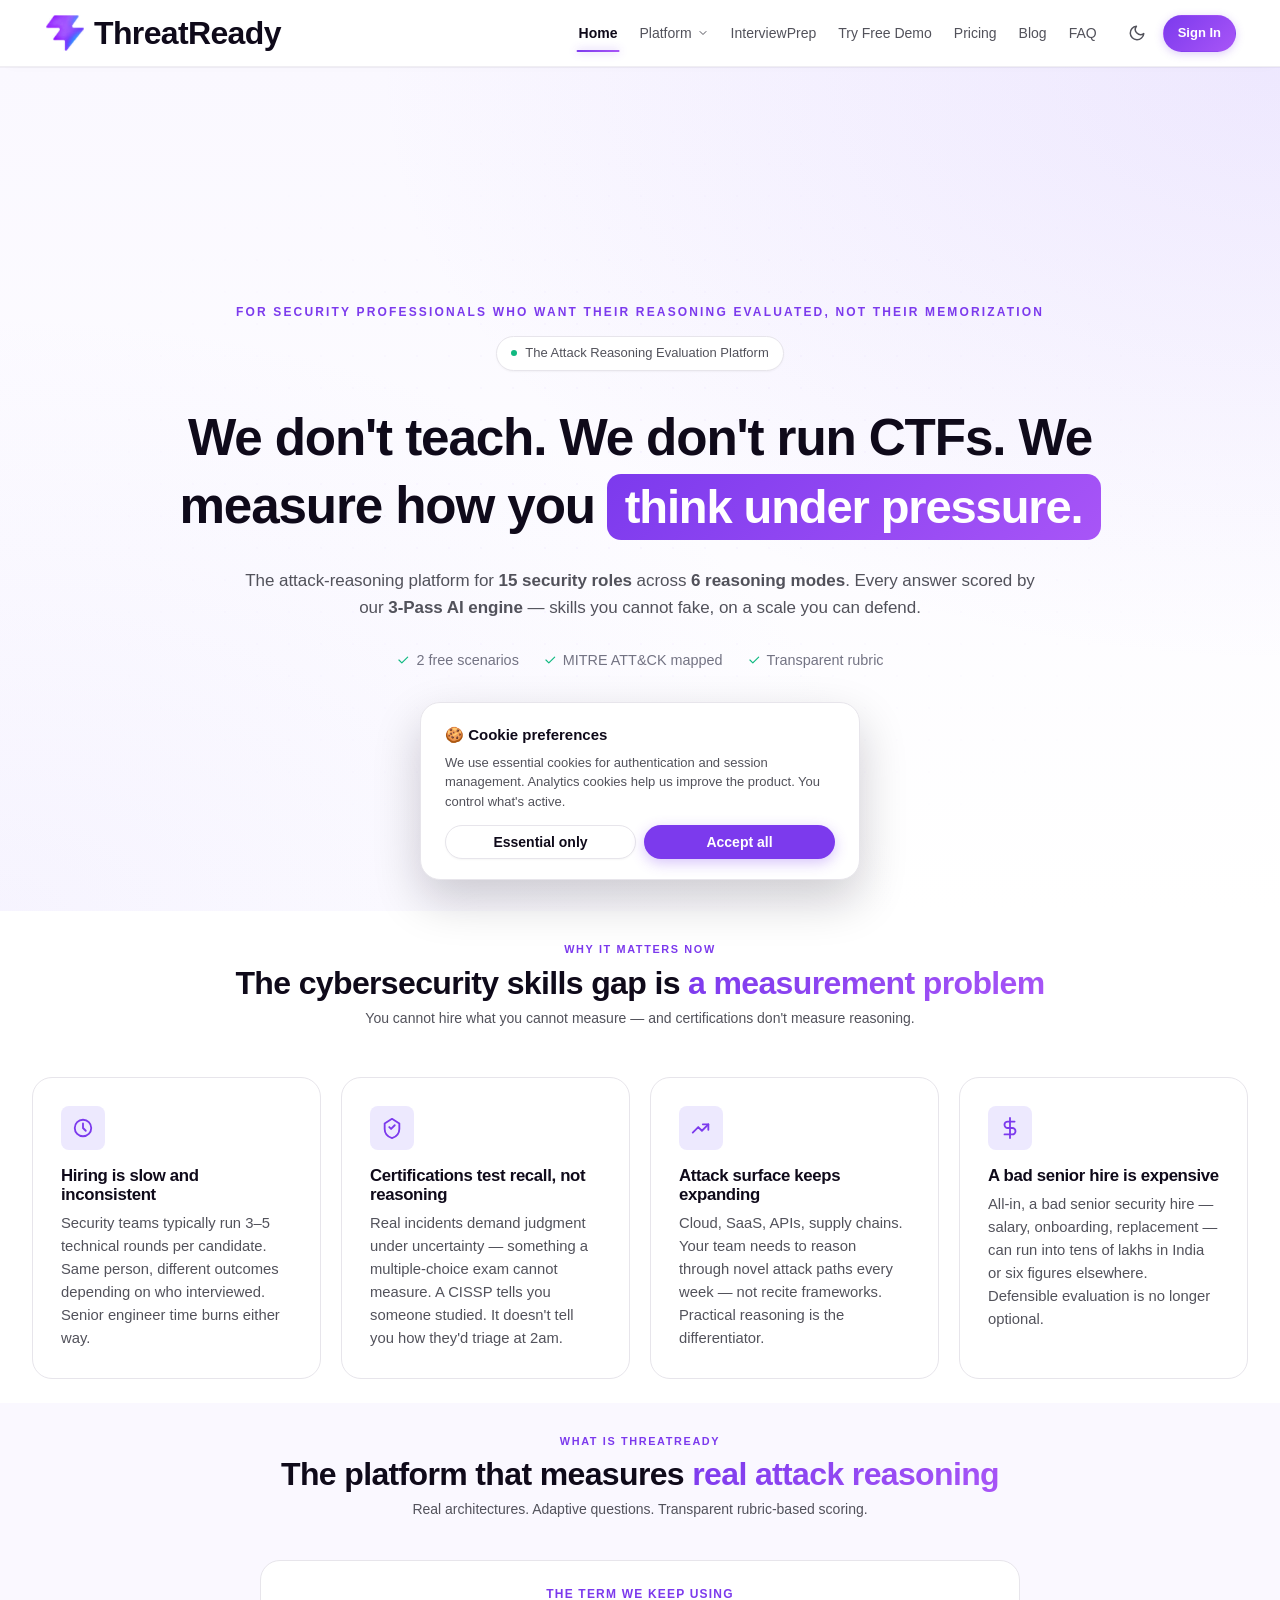
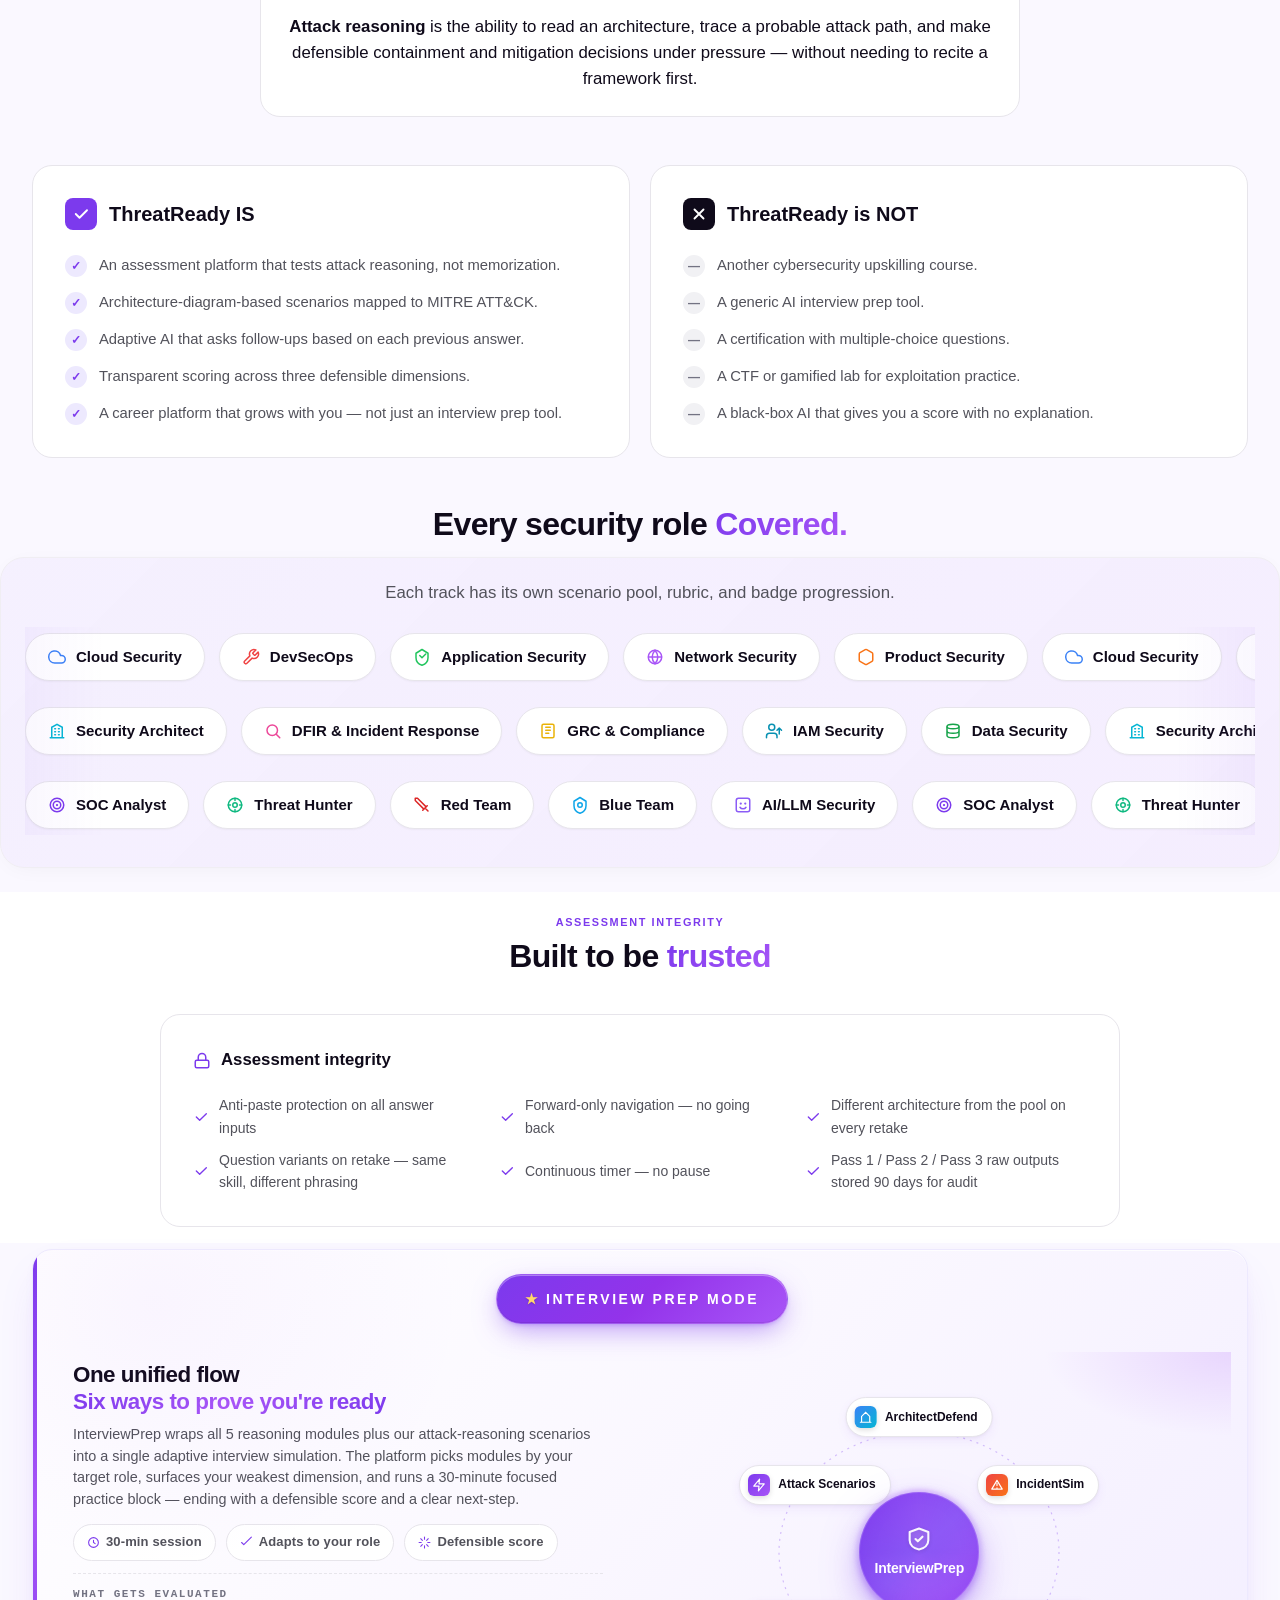
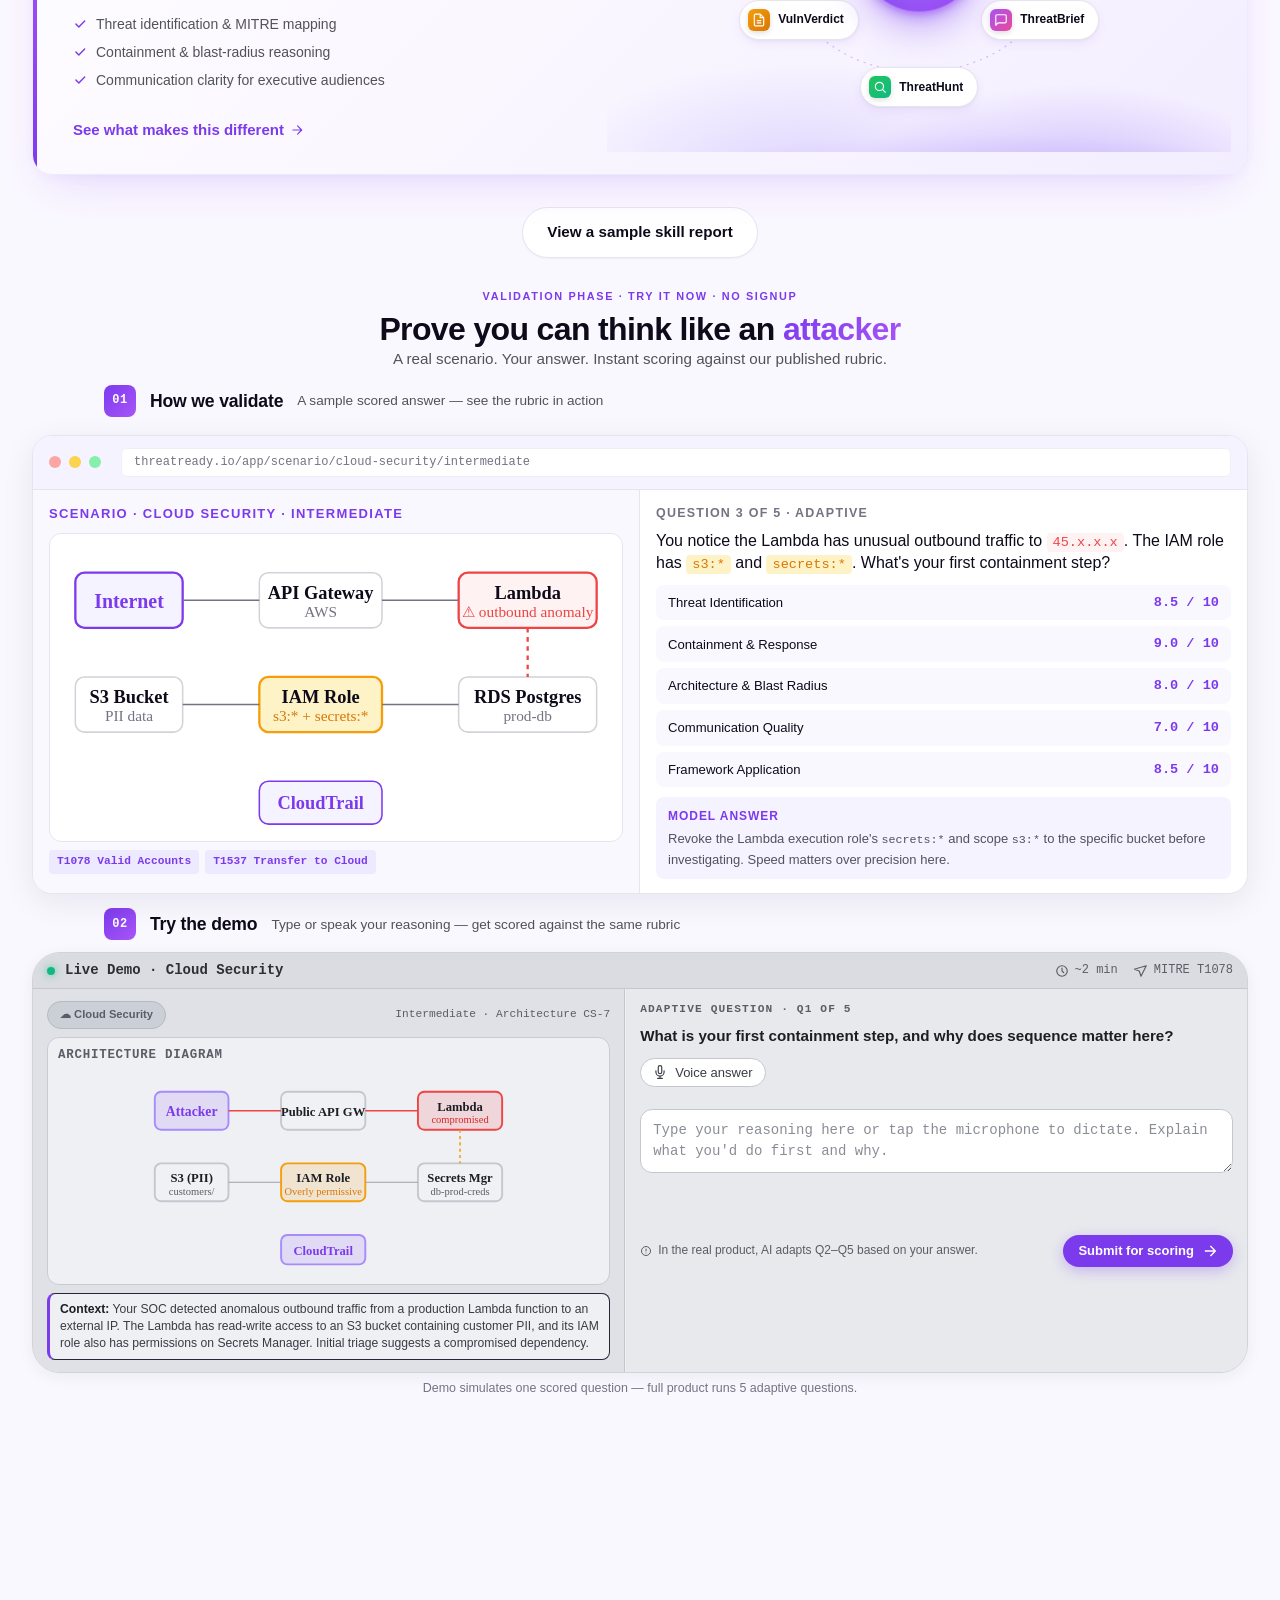
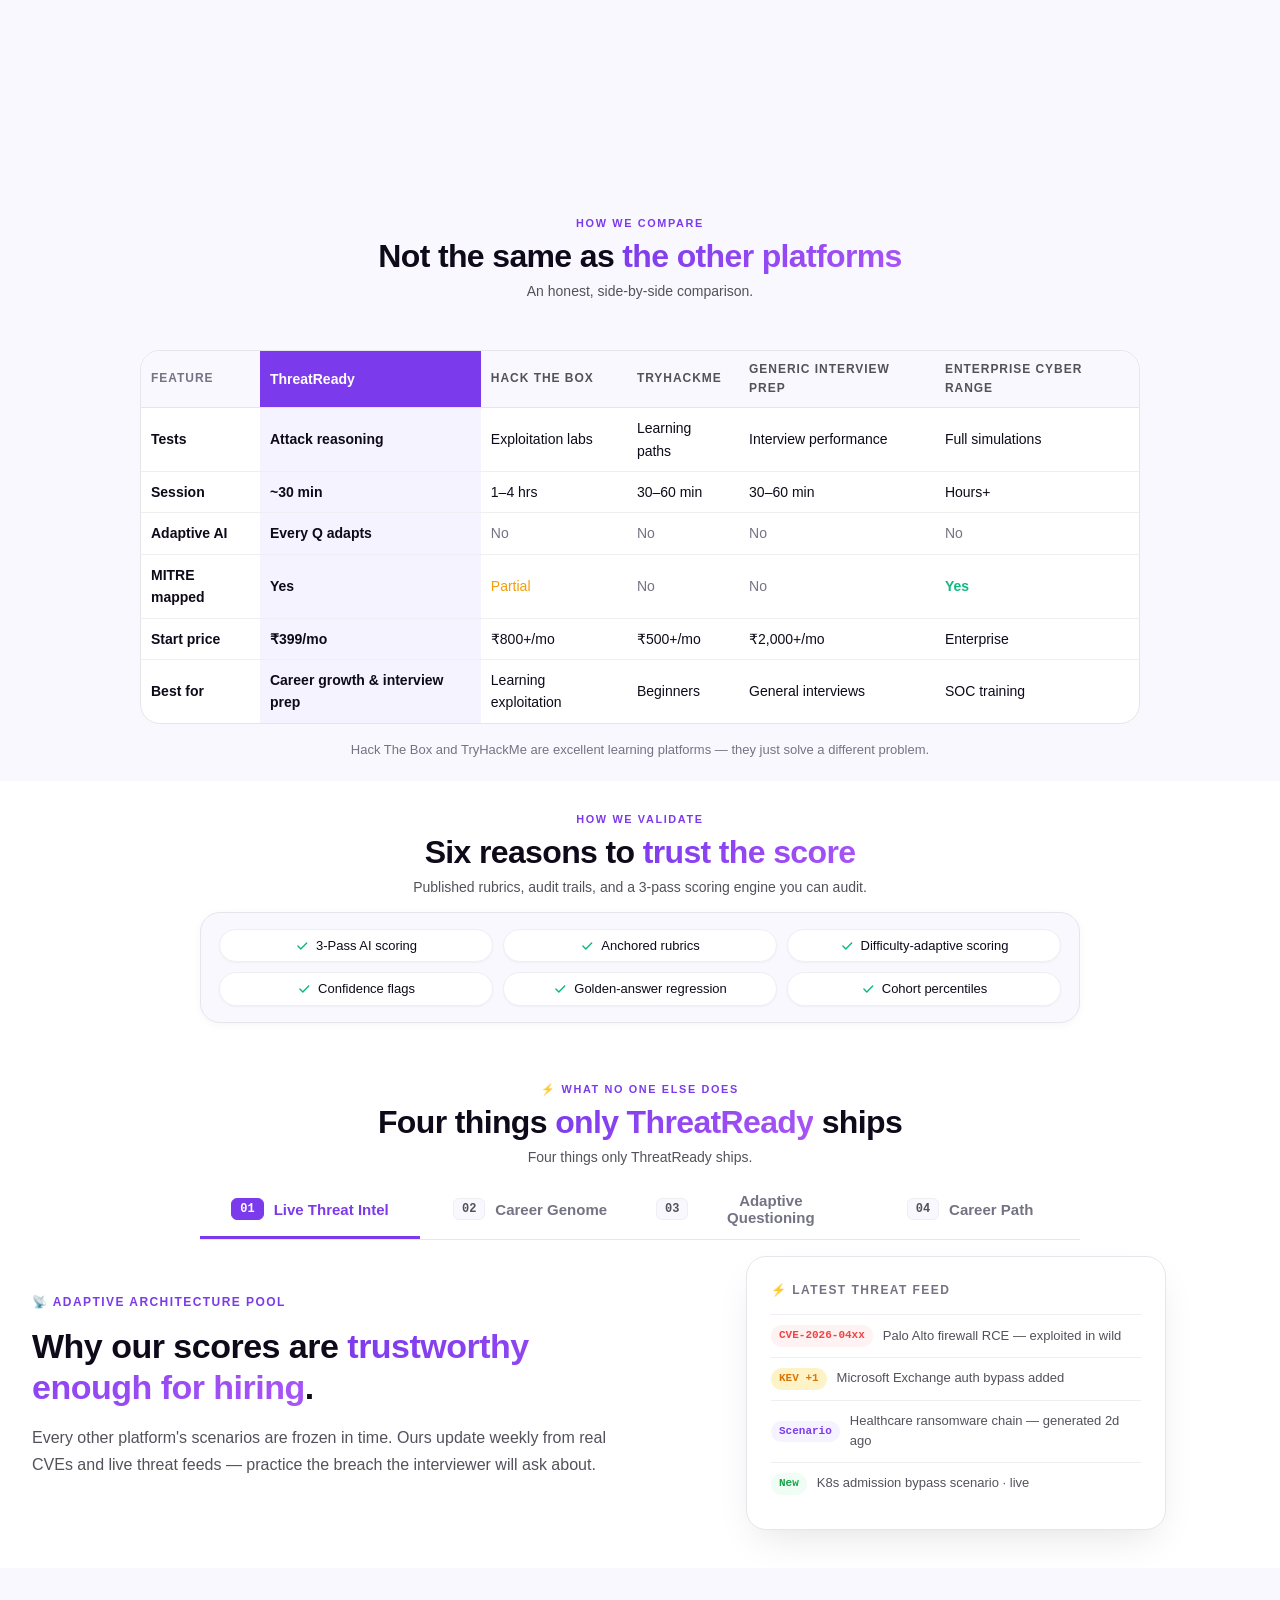
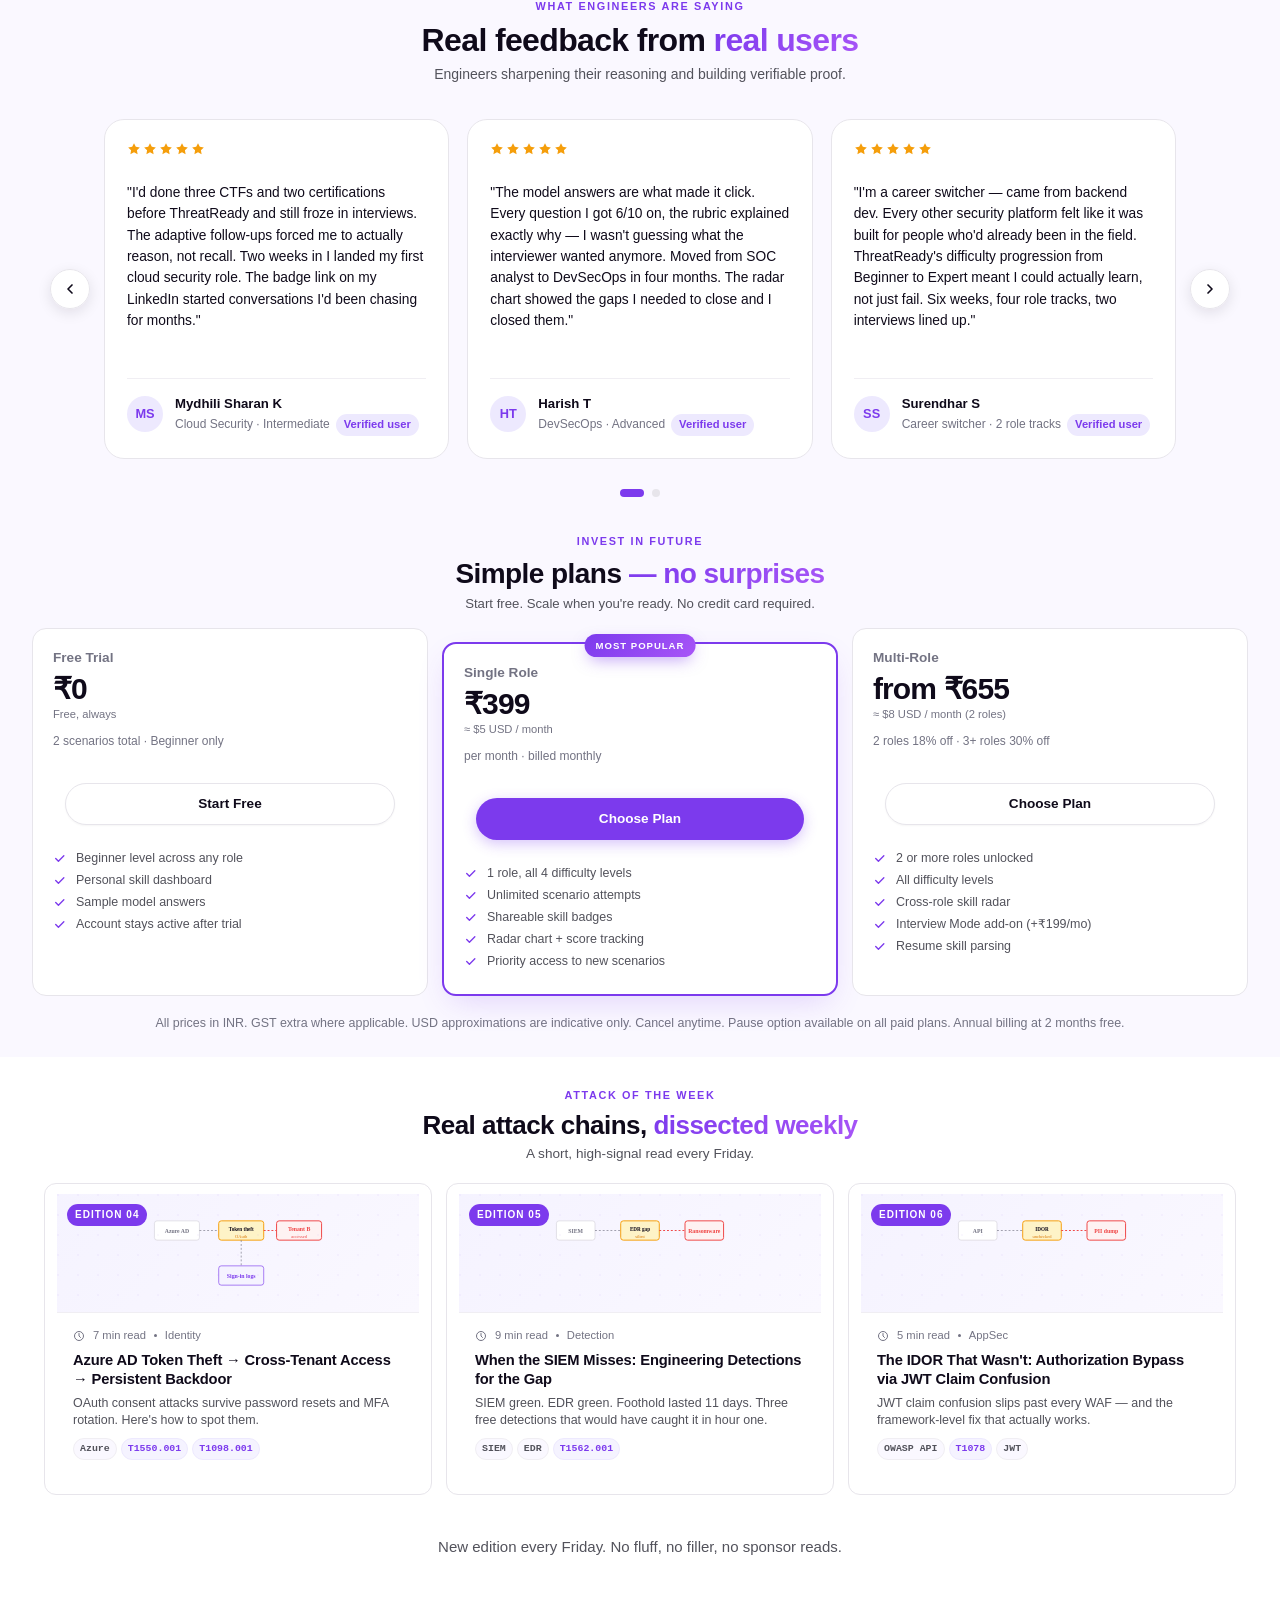
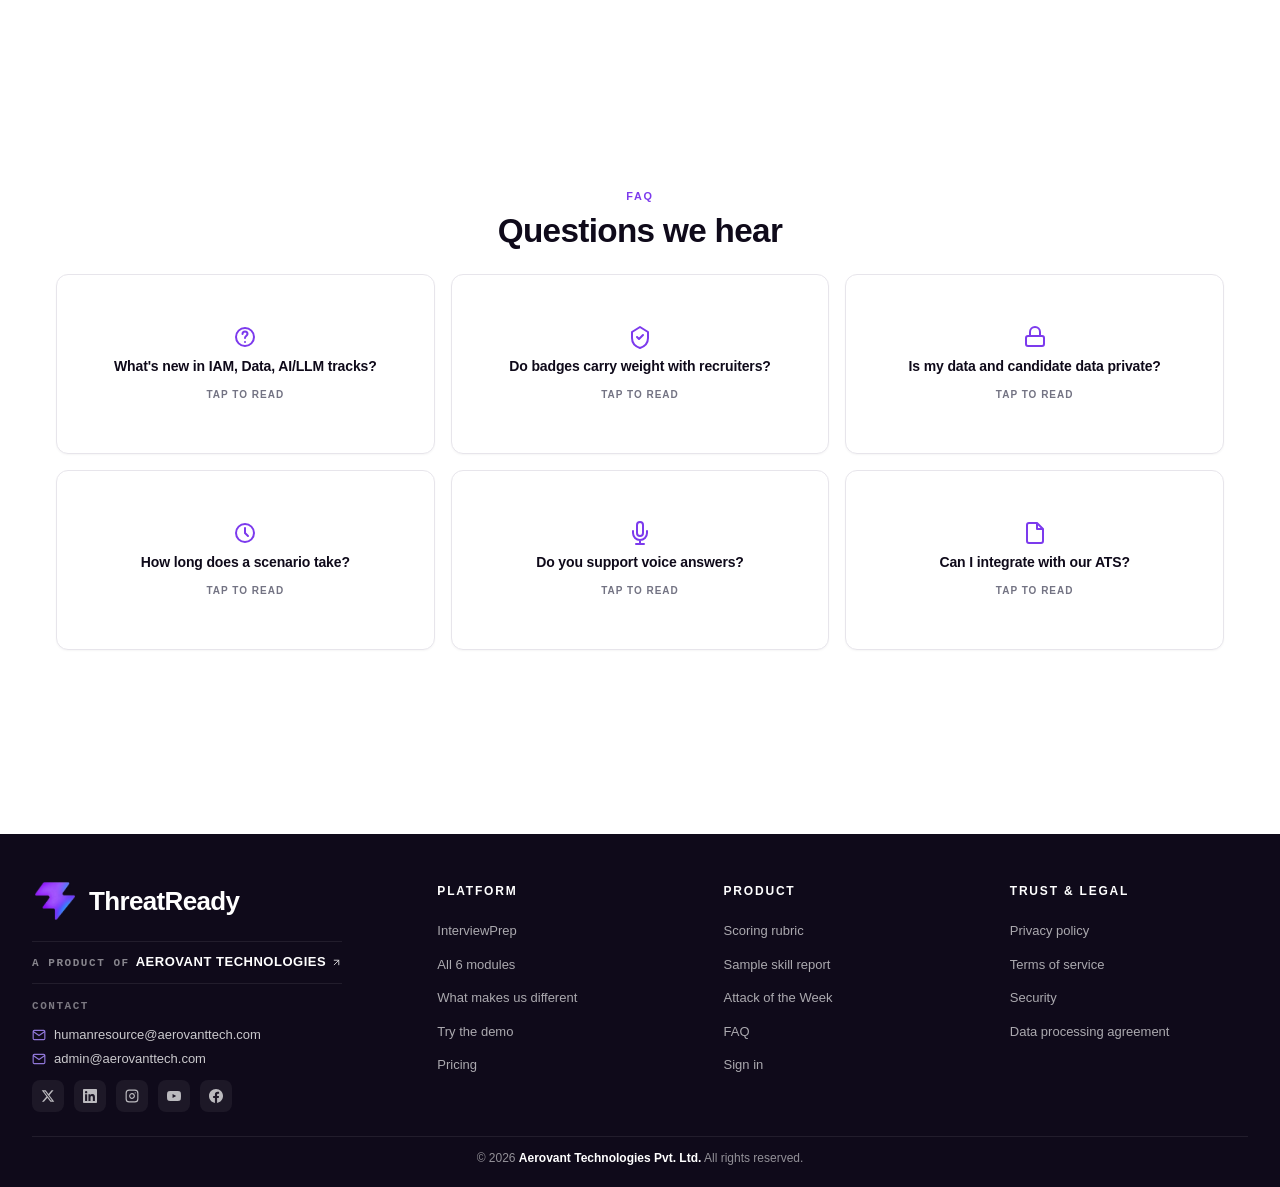
==== index.html @ f2b25656 "Debug: log Web Speech API events to status bar" ====
<!DOCTYPE html>
<html lang="en">
<head>
<meta charset="UTF-8">
<meta http-equiv="Content-Security-Policy" content="default-src 'self'; script-src 'self' 'unsafe-inline' https://cdnjs.cloudflare.com https://www.googletagmanager.com https://www.google-analytics.com; style-src 'self' 'unsafe-inline' https://fonts.googleapis.com; font-src 'self' https://fonts.gstatic.com data:; img-src 'self' data: https:; connect-src 'self' https://formspree.io https://app.threatready.io https://www.google-analytics.com https://threatready-db.onrender.com; frame-ancestors 'none'; base-uri 'self'; form-action 'self' https://formspree.io;">
<meta http-equiv="X-Content-Type-Options" content="nosniff">
<meta http-equiv="X-XSS-Protection" content="1; mode=block">
<meta http-equiv="X-DNS-Prefetch-Control" content="off">
<meta name="referrer" content="strict-origin-when-cross-origin">
<meta http-equiv="Permissions-Policy" content="geolocation=(), camera=(), microphone=(self), payment=(), usb=(), magnetometer=(), gyroscope=(), accelerometer=(), ambient-light-sensor=(), autoplay=(self), encrypted-media=(self), fullscreen=(self), picture-in-picture=(), display-capture=(), midi=(), serial=(), bluetooth=(), interest-cohort=()">
<meta name="viewport" content="width=device-width, initial-scale=1.0">
<meta name="format-detection" content="telephone=no, email=no, address=no">
<meta name="apple-mobile-web-app-capable" content="yes">
<meta name="theme-color" content="#7c3aed">
<meta name="description" content="ThreatReady is a cybersecurity hiring assessment platform that tests real attack reasoning through architecture-based scenarios. Screen security candidates in 30 minutes. MITRE ATT&CK mapped. Transparent 3-dimension scoring.">
<meta name="keywords" content="cybersecurity assessment platform, security candidate screening, cybersecurity interview prep, MITRE ATT&CK scenarios, cloud security hiring, DevSecOps assessment, attack reasoning">
<meta name="author" content="Aerovant Technologies Pvt Ltd">
<meta name="robots" content="index, follow">
<meta property="og:type" content="website">
<meta property="og:url" content="https://threatready.io/">
<meta property="og:title" content="ThreatReady — Your Attack Reasoning Matters More Than Your Certifications">
<meta property="og:description" content="Real architecture diagrams. Adaptive AI questions. Transparent scoring. Screen security candidates in 30 minutes — or prove your skills as an engineer.">
<meta property="og:site_name" content="ThreatReady">
<meta name="twitter:card" content="summary_large_image">
<meta name="twitter:title" content="ThreatReady — Cybersecurity Hiring Assessment Platform">
<meta name="twitter:description" content="ThreatReady — attack reasoning evaluation across 15 security tracks and 6 reasoning modes. Scored by our 3-Pass AI engine against published, anchored rubrics.">
<title>ThreatReady — Cybersecurity Hiring Assessment | Test Real Attack Reasoning</title>
<link rel="icon" type="image/x-icon" href="favicon.ico">
<link rel="icon" type="image/png" sizes="32x32" href="favicon-32.png">
<link rel="icon" type="image/png" sizes="16x16" href="favicon-16.png">
<link rel="apple-touch-icon" sizes="48x48" href="favicon-48.png">
<script>
(function(){try{var s=localStorage.getItem('tr-theme');var t=s||'light';document.documentElement.setAttribute('data-theme',t);}catch(e){document.documentElement.setAttribute('data-theme','light');}})();
</script>
<script type="application/ld+json">
{"@context":"https://schema.org","@type":"FAQPage","mainEntity":[{"@type":"Question","name":"How is ThreatReady different from Hack The Box, TryHackMe, or a CTF?","acceptedAnswer":{"@type":"Answer","text":"Hack The Box and TryHackMe teach hands-on exploitation through labs and CTF challenges. ThreatReady tests whether a candidate can reason through an attack chain in 30 minutes — the way a senior interviewer would ask. Adaptive AI questions, MITRE ATT&CK mapped scenarios, transparent rubric. Not a replacement for learning platforms — a replacement for technical phone screens."}},{"@type":"Question","name":"Can candidates game the assessment with AI?","acceptedAnswer":{"@type":"Answer","text":"Copy-paste is disabled. Questions adapt based on each previous answer, so pre-prepared or AI-generated responses do not survive the follow-up. Architecture diagrams are drawn from a pool and selected randomly per session. Forward-only navigation prevents revision after seeing subsequent questions."}}]}
</script>
<script type="application/ld+json">
{"@context":"https://schema.org","@type":"Organization","name":"ThreatReady","legalName":"Aerovant Technologies Pvt Ltd","url":"https://threatready.io","description":"Cybersecurity hiring assessment platform that tests real attack reasoning."}
</script>
<style>
*,*::before,*::after{box-sizing:border-box;margin:0;padding:0}
:root{
--primary:#7c3aed;--primary-hover:#6d28d9;--primary-light:#a78bfa;--primary-lighter:#c4b5fd;
--primary-subtle:#ede9fe;--primary-whisper:#f5f3ff;
--bg:#fff;--bg-subtle:#faf8ff;--bg-alt:#f5f3ff;--bg-dark:#0f0a1a;
--surface:#fff;--surface-2:#faf8ff;
--nav-bg:rgba(255,255,255,.85);
--text:#0f0a1a;--text-2:#52525b;--text-3:#737383;
--border:#e7e5eb;--border-2:#f0eef3;
--success:#10b981;--warning:#f59e0b;--danger:#ef4444;
--gold:#eab308;--silver:#94a3b8;--bronze:#ea580c;
--shadow-sm:0 1px 2px rgba(15,10,26,.04);
--shadow-md:0 4px 16px rgba(15,10,26,.06);
--shadow-lg:0 16px 48px rgba(124,58,237,.12);
--glow:0 0 0 4px rgba(124,58,237,.12);
--r-sm:8px;--r-md:12px;--r-lg:20px;--r-xl:28px;--r-full:999px;
--font:'Inter',-apple-system,BlinkMacSystemFont,'Segoe UI',Roboto,sans-serif;
--mono:'SF Mono',Monaco,Menlo,'Courier New',monospace;
}
:root[data-theme="dark"]{
color-scheme: dark;
--primary:#a78bfa;--primary-hover:#c4b5fd;--primary-light:#c4b5fd;--primary-lighter:#a78bfa;
--primary-subtle:rgba(167,139,250,.28);--primary-whisper:rgba(167,139,250,.10);
--bg:#0c0816;--bg-subtle:#120e1e;--bg-alt:#1a1428;
--surface:#1c1729;--surface-2:#241e34;
--nav-bg:rgba(12,8,22,.88);
--text:#f5f3fa;--text-2:#c8c4d4;--text-3:#9994a8;
--border:#332b48;--border-2:#241f33;
--shadow-sm:0 1px 2px rgba(0,0,0,.3);
--shadow-md:0 4px 16px rgba(0,0,0,.4);
--shadow-lg:0 16px 48px rgba(0,0,0,.5);
--glow:0 0 0 4px rgba(167,139,250,.25);
}
html{transition:background-color .2s ease,color .2s ease}
html{scroll-behavior:smooth;-webkit-font-smoothing:antialiased}
body{font-family:var(--font);font-size:16px;line-height:1.6;color:var(--text);background:var(--bg);overflow-x:hidden}
img,svg{display:block;max-width:100%}
a{color:var(--primary);text-decoration:none;transition:color .15s ease}
a:hover{color:var(--primary-hover)}
button{font-family:inherit;cursor:pointer;border:none;background:none}
.container{max-width:1320px;margin:0 auto;padding:0 32px}
section{padding:28px 0;position:relative}
section.compact{padding:20px 0}
h1,h2,h3,h4{color:var(--text);font-weight:700;letter-spacing:-.02em;line-height:1.15}
h1{font-size:clamp(1.75rem,4vw,2.75rem);letter-spacing:-.03em}
h2{font-size:clamp(1.5rem,3vw,2rem)}
h3{font-size:clamp(1.125rem,2vw,1.375rem)}
h4{font-size:1.125rem}
.eyebrow{font-size:.75rem;font-weight:700;letter-spacing:.15em;text-transform:uppercase;color:var(--primary);margin-bottom:16px;display:inline-block}
.sub{font-size:1.05rem;color:var(--text-2);max-width:720px;margin:0 auto;line-height:1.5}
.tc{text-align:center;margin-bottom:8px}
.grad{background:linear-gradient(135deg,var(--primary) 0%,#a855f7 100%);-webkit-background-clip:text;background-clip:text;-webkit-text-fill-color:transparent}
.hl{background:linear-gradient(135deg,var(--primary) 0%,#a855f7 100%);color:#fff;padding:.05em .4em;border-radius:10px;display:inline-block;-webkit-box-decoration-break:clone;box-decoration-break:clone}

/* Buttons */
.btn{display:inline-flex;align-items:center;justify-content:center;gap:8px;padding:12px 24px;font-size:.95rem;font-weight:600;border-radius:var(--r-full);transition:all .18s ease;white-space:nowrap;cursor:pointer;border:1.5px solid transparent}
.btn-lg{padding:16px 32px;font-size:1rem}
.btn-sm{padding:8px 16px;font-size:.875rem}
.btn-primary{background:var(--primary);color:#fff;box-shadow:0 4px 14px rgba(124,58,237,.3)}
.btn-primary:hover{background:var(--primary-hover);color:#fff;transform:translateY(-1px);box-shadow:0 6px 20px rgba(124,58,237,.4)}
.btn-secondary{background:var(--surface);color:var(--text);border-color:var(--border);box-shadow:var(--shadow-sm)}
.btn-secondary:hover{border-color:var(--primary);color:var(--primary);box-shadow:var(--shadow-md)}
.btn-ghost{background:transparent;color:var(--text)}
.btn-ghost:hover{color:var(--primary)}
.btn-dark{background:var(--text);color:var(--bg)}
.btn-dark:hover{background:var(--text-2);color:var(--bg)}
.btn svg{width:16px;height:16px;flex-shrink:0}

/* Nav */
.nav{position:sticky;top:0;z-index:100;background:var(--nav-bg);backdrop-filter:saturate(180%) blur(12px);-webkit-backdrop-filter:saturate(180%) blur(12px);border-bottom:1px solid var(--border-2);box-shadow:0 1px 0 rgba(15,10,26,.04),0 4px 12px -8px rgba(15,10,26,.05);transition:border-color .2s ease,box-shadow .2s ease}
.nav.scrolled{border-bottom-color:var(--border);box-shadow:0 1px 0 rgba(15,10,26,.06),0 8px 24px -12px rgba(15,10,26,.12)}
:root[data-theme="dark"] .nav{border-bottom-color:rgba(255,255,255,.06);box-shadow:0 1px 0 rgba(0,0,0,.2),0 4px 12px -8px rgba(0,0,0,.4)}
:root[data-theme="dark"] .nav.scrolled{border-bottom-color:rgba(255,255,255,.1);box-shadow:0 1px 0 rgba(0,0,0,.3),0 8px 24px -12px rgba(0,0,0,.6)}

.nav-c{display:flex;align-items:center;justify-content:space-between;max-width:1240px;margin:0 auto;padding:14px 24px}
.logo{display:flex;align-items:center;gap:11px;font-weight:700;font-size:1.75rem;color:var(--text);letter-spacing:-.025em;line-height:1}
.logo-t{display:inline-block}
/* ROUND 45: bulletproof logo — single CSS background-image (see r45 notes) */
:root{--logo-img:url("logo.png")}
:root[data-theme="dark"]{--logo-img:url("logo-dark.png")}
.logo-i{width:42px;height:36px;display:inline-block;
        background-image:var(--logo-img);
        background-size:contain;
        background-repeat:no-repeat;
        background-position:center;
        flex-shrink:0}
/* .logo-i svg{width:18px;height:18px} -- replaced with img in r27 */
.logo .dot{color:var(--primary)}
.nav-links{display:flex;gap:28px;list-style:none;align-items:center}
.nav-links a{color:var(--text-2);font-size:.925rem;font-weight:500;transition:color .15s ease}
.nav-links a:hover{color:var(--text)}
.nav-act{display:flex;gap:10px;align-items:center}
.theme-tog{width:36px;height:36px;display:flex;align-items:center;justify-content:center;border-radius:50%;color:var(--text-2);transition:all .15s ease}
.theme-tog:hover{background:var(--primary-subtle);color:var(--primary)}
.theme-tog svg{width:18px;height:18px}
.theme-tog .sun-i{display:none}
:root[data-theme="dark"] .theme-tog .moon-i{display:none}
:root[data-theme="dark"] .theme-tog .sun-i{display:block}
.mtog{display:none;width:40px;height:40px;align-items:center;justify-content:center;border-radius:8px}
.mtog svg{width:24px;height:24px;color:var(--text)}
.mmenu{display:none;position:fixed;top:60px;left:0;right:0;background:var(--surface);border-top:1px solid var(--border);padding:24px;z-index:99;box-shadow:var(--shadow-lg);max-height:calc(100vh - 60px);overflow-y:auto}
.mmenu.open{display:block}
.mmenu ul{list-style:none;display:flex;flex-direction:column;gap:4px}
.mmenu a{display:block;padding:12px 16px;color:var(--text);font-weight:500;border-radius:var(--r-sm)}
.mmenu a:hover{background:var(--primary-whisper)}
.mmenu .btn{width:100%;margin-top:8px}
@media (max-width:1024px){.nav-links,.nav-act .nav-si{display:none}.mtog{display:flex}.nav-c{min-height:60px}}

/* Hero */
.hero{padding:36px 0 48px;background:radial-gradient(ellipse at top right,rgba(167,139,250,.15) 0%,transparent 50%),radial-gradient(ellipse at bottom left,rgba(196,181,253,.15) 0%,transparent 50%),linear-gradient(180deg,var(--bg-subtle) 0%,var(--bg) 100%);position:relative;overflow:hidden}
.hero::before{content:'';position:absolute;inset:0;background-image:radial-gradient(circle at 1px 1px,rgba(124,58,237,.08) 1px,transparent 0);background-size:32px 32px;opacity:.5;pointer-events:none;mask-image:radial-gradient(ellipse at center,#000 0%,transparent 70%);-webkit-mask-image:radial-gradient(ellipse at center,#000 0%,transparent 70%)}
.hero-c{position:relative;z-index:1;text-align:center}
.hero-aud{font-size:.75rem;font-weight:700;letter-spacing:.18em;text-transform:uppercase;color:var(--primary);margin-bottom:12px}
.hb{display:inline-flex;align-items:center;gap:8px;padding:6px 14px;background:var(--surface);border:1px solid var(--border);border-radius:var(--r-full);font-size:.8125rem;font-weight:500;color:var(--text-2);margin-bottom:28px;box-shadow:var(--shadow-sm)}
.pulse{width:6px;height:6px;border-radius:50%;background:#10b981;box-shadow:0 0 0 0 rgba(16,185,129,.7);animation:pulse 2s infinite}
@keyframes pulse{0%{box-shadow:0 0 0 0 rgba(16,185,129,.7)}70%{box-shadow:0 0 0 8px rgba(16,185,129,0)}100%{box-shadow:0 0 0 0 rgba(16,185,129,0)}}
.hero h1{max-width:1080px;margin:0 auto 24px;font-size:clamp(1.625rem,3.2vw,2.5rem);line-height:1.2;padding:0 16px}
.hero h1 .hl{display:inline-block;margin-top:8px;padding:6px 18px;font-size:.92em;line-height:1.15;border-radius:14px}
.hero-sub{max-width:880px;margin:0 auto 28px;font-size:1rem;color:var(--text-2);line-height:1.55;letter-spacing:-.003em;padding:0 80px}
.hero-cta{display:flex;gap:12px;justify-content:center;flex-wrap:wrap;margin-bottom:20px}
.hero-m{display:flex;gap:20px;justify-content:center;flex-wrap:wrap;font-size:.875rem;color:var(--text-3);margin-top:28px}
.hero-m span{display:inline-flex;align-items:center;gap:6px}
.hero-m svg{width:14px;height:14px;color:#10b981}
.hero-visual{max-width:1000px;margin:36px auto 0;position:relative}
.browser{background:var(--surface);border-radius:var(--r-lg);box-shadow:0 30px 60px -20px rgba(124,58,237,.25),0 18px 36px -18px rgba(15,10,26,.15);overflow:hidden;border:1px solid var(--border)}
.bbar{display:flex;align-items:center;gap:8px;padding:12px 16px;background:var(--bg-alt);border-bottom:1px solid var(--border)}
.bdot{width:12px;height:12px;border-radius:50%}
.bdot:nth-child(1){background:#fca5a5}.bdot:nth-child(2){background:#fcd34d}.bdot:nth-child(3){background:#86efac}
.burl{flex:1;margin-left:12px;padding:4px 12px;background:var(--surface);border-radius:6px;font-family:var(--mono);font-size:.75rem;color:var(--text-3);border:1px solid var(--border-2)}
.hscr{display:grid;grid-template-columns:1fr 1fr;min-height:480px}
@media (max-width:768px){.hscr{grid-template-columns:1fr;min-height:auto}}

/* ====== ROUND 28 hotfix: CSS pulled out of @media (max-width:768px) ====== */

/* ROUND 28: badges compact mode */
#badges .brc{padding:14px 12px}
#badges .bi{width:48px;height:48px}
#badges .brt h4{font-size:.95rem}
#badges .brt span{font-size:.75rem}


/* ROUND 28: testimonial prev/next arrows */
.tcarousel{padding:0 60px;overflow:visible}
.tcarousel-track{overflow:hidden;border-radius:var(--r-lg)}
.tarrow{position:absolute;top:50%;transform:translateY(-50%);width:42px;height:42px;border-radius:50%;border:1px solid var(--border);background:var(--surface);color:var(--text-2);display:flex;align-items:center;justify-content:center;cursor:pointer;transition:all .2s ease;box-shadow:var(--shadow-md);z-index:5;padding:0}
.tarrow:hover{background:var(--primary);color:#fff;border-color:var(--primary);transform:translateY(-50%) scale(1.06)}
.tarrow svg{width:18px;height:18px}
.tarrow-l{left:0}
.tarrow-r{right:0}
@media (max-width:760px){.tcarousel{padding:0 12px}.tarrow{width:34px;height:34px}.tarrow svg{width:14px;height:14px}}


/* ROUND 28: anchor-only spacer for #contact (no visible section) */
.anchor-only{display:block;height:0;margin:0;padding:0;visibility:hidden}
/* ROUND 28: footer contact bar — emails under ThreatReady brand */
.fbr-contact{margin-top:14px;display:flex;flex-direction:column;gap:6px}
.fbr-contact a{display:inline-flex;align-items:center;gap:8px;color:rgba(255,255,255,.78);font-size:.8125rem;text-decoration:none;transition:color .15s ease;line-height:1.4}
.fbr-contact a:hover{color:#fff}
.fbr-contact a svg{width:14px;height:14px;flex-shrink:0;color:rgba(167,139,250,.85)}
.fbr-contact .fbr-c-l{font-size:.6875rem;font-weight:600;letter-spacing:.14em;text-transform:uppercase;color:rgba(255,255,255,.45);margin-bottom:4px;font-family:var(--mono)}




/* ROUND 29: demo card compact horizontal layout */
.dsec .dhead{margin-bottom:20px!important}
.dsec .dhead .sub{font-size:.95rem;max-width:640px}
.dsec .dw{max-width:1200px;margin:0 auto}
.dsec .dwh{padding:10px 16px}
.dsec .dwht{font-size:.875rem}
.dsec .dwm{font-size:.75rem}
.dsec .dwb{display:grid;grid-template-columns:1fr 1.05fr;gap:0;align-items:stretch}
@media (max-width:900px){.dsec .dwb{grid-template-columns:1fr}}
.dsec .dscn{padding:18px 20px}
.dsec .dscn-h{margin-bottom:10px}
.dsec .dscn-h .drt,.dsec .dscn-h .ddif{font-size:.7rem}
.dsec .dab{padding:18px 16px;margin-bottom:12px}
.dsec .dat{font-size:.78rem;margin-bottom:10px;letter-spacing:.06em}
.dsec .dab svg{max-height:280px;width:100%;height:auto}
.dsec .dctx{font-size:.8125rem;line-height:1.5;padding:10px 12px;color:#b9b6c4}
.dsec .dctx strong{color:#ece9f4}
.dsec .dint{padding:18px 20px;border-left:1px solid var(--border-2)}
.dsec .dqh{font-size:.7rem;letter-spacing:.1em;margin-bottom:8px;color:var(--text-3)}
.dsec .dq{font-size:.95rem;line-height:1.5;margin-bottom:12px;color:#ece9f4}
.dsec .dta{min-height:90px;font-size:.875rem;padding:10px 12px;line-height:1.5}
.dsec .dctr{margin-top:10px;flex-wrap:wrap;gap:10px}
.dsec .dhint{font-size:.75rem;color:var(--text-3)}
.dsec .dhint svg{width:12px;height:12px}
.dsec .dvoice{font-size:.8125rem;padding:6px 12px}
.dsec .dvoice svg{width:14px;height:14px}
.dsec .dres .dres-h{padding:10px 14px;font-size:.875rem}
.dsec .dres-l{font-size:.75rem}
.dsec .rdim{margin-bottom:10px;font-size:.875rem;grid-template-columns:150px 1fr 28px}
.dsec .rdim-l{font-size:.78rem;color:#1c1e24;font-weight:600;letter-spacing:-.01em}
.dsec .rdim-s{font-size:.85rem;font-weight:700;color:#7c3aed}
.dsec .rdim-b{height:8px;border-radius:4px}
.dsec .rma{padding:10px 12px;font-size:.8125rem;line-height:1.5;margin-top:10px}
.dsec .rma strong{font-size:.7rem;letter-spacing:.08em}
.dsec .rcta{margin-top:10px;gap:8px;flex-wrap:wrap}
.dsec .btn-sm{padding:7px 14px;font-size:.8125rem}
@media (max-width:760px){
  .dsec .dwb{grid-template-columns:1fr}
  .dsec .dint{border-left:none;border-top:1px solid var(--border-2)}
  .dsec .dab svg{max-height:220px}
}

/* ROUND 39: FAQ flip-card grid — tighter gaps, click only on card itself */
.faq-flip-grid{display:grid;grid-template-columns:repeat(3,1fr);gap:12px;max-width:1100px;margin:24px auto 0;padding:0 24px}
@media (max-width:980px){.faq-flip-grid{grid-template-columns:repeat(2,1fr);gap:12px}}
@media (max-width:620px){.faq-flip-grid{grid-template-columns:1fr;gap:10px}}
/* The OUTER element is a passive grid item — pointer-events disabled so empty
   space inside the grid item doesn't trigger flips. Only the inner card receives clicks. */
.faq-flip{perspective:1200px;height:140px;pointer-events:none}
.faq-flip-i{position:relative;width:100%;height:100%;transition:transform .55s cubic-bezier(.22,.61,.36,1);transform-style:preserve-3d;cursor:pointer;pointer-events:auto}
.faq-flip.flipped .faq-flip-i{transform:rotateY(180deg)}
.faq-flip-f,.faq-flip-b{position:absolute;inset:0;backface-visibility:hidden;-webkit-backface-visibility:hidden;border-radius:var(--r-md);padding:18px 16px;display:flex;flex-direction:column;justify-content:center;border:1px solid var(--border);background:var(--surface);box-shadow:var(--shadow-sm);transition:border-color .2s ease}
.faq-flip-f{align-items:center;text-align:center;gap:8px}
.faq-flip-f svg{width:24px;height:24px;color:var(--primary);flex-shrink:0}
.faq-flip-f h5{font-size:.875rem;font-weight:700;color:var(--text);line-height:1.3;margin:0;letter-spacing:-.01em}
.faq-flip-tap{font-size:.625rem;font-weight:600;color:var(--text-3);text-transform:uppercase;letter-spacing:.1em;margin-top:4px}
.faq-flip-b{transform:rotateY(180deg);background:linear-gradient(135deg,var(--primary-whisper) 0%,var(--surface) 100%);border-color:var(--primary-subtle)}
.faq-flip-b p{font-size:.8125rem;line-height:1.5;color:var(--text-2);margin:0}
.faq-flip-i:hover .faq-flip-f,.faq-flip-i:hover .faq-flip-b{border-color:var(--primary-light)}
.faq-flip.flipped .faq-flip-f,.faq-flip.flipped .faq-flip-b{border-color:var(--primary-light)}
:root[data-theme="dark"] .faq-flip-b{background:linear-gradient(135deg,rgba(124,58,237,.10) 0%,var(--surface) 100%)}

/* ROUND 39: mobile FAQ overrides — tighter heights */
@media (max-width:760px){
  .faq-flip{height:130px}
  .faq-flip-f h5{font-size:.85rem}
  .faq-flip-b p{font-size:.8rem;line-height:1.45}
  .fbr-contact{margin-top:12px}
}

.hscr-l{padding:32px;background:var(--bg-subtle);border-right:1px solid var(--border)}
.hscr-r{padding:32px;background:var(--surface)}
.atitle{font-size:.8125rem;font-weight:600;color:var(--primary);text-transform:uppercase;letter-spacing:.1em;margin-bottom:12px}
.adiag{background:var(--surface);border:1px solid var(--border);border-radius:var(--r-md);padding:24px;margin-bottom:16px}
.qb{font-size:.8125rem;font-weight:600;color:var(--text-3);text-transform:uppercase;letter-spacing:.1em;margin-bottom:8px}
.qt{font-size:1rem;font-weight:500;color:var(--text);margin-bottom:20px;line-height:1.5}
.qt code{background:#fef2f2;padding:2px 6px;border-radius:4px;font-family:var(--mono);font-size:.85em;color:#ef4444}
.qt code.w{background:#fef3c7;color:#d97706}
.sp{display:flex;flex-direction:column;gap:8px}
.sb{display:flex;justify-content:space-between;align-items:center;gap:12px;font-size:.875rem;padding:10px 14px;background:var(--bg-subtle);border-radius:var(--r-sm);font-weight:500}
.sb .sn{color:var(--primary);font-weight:700;flex-shrink:0;font-family:var(--mono);font-size:.85rem}
.mitre{display:inline-flex;align-items:center;gap:4px;padding:3px 8px;background:var(--primary-subtle);border-radius:4px;font-family:var(--mono);font-size:.7rem;color:var(--primary);font-weight:600}

/* Trust bar */
.tbar{padding:40px 0;background:var(--surface);border-top:1px solid var(--border-2);border-bottom:1px solid var(--border-2)}
.tbar-l{text-align:center;font-size:.8125rem;font-weight:600;color:var(--text-3);text-transform:uppercase;letter-spacing:.12em;margin-bottom:20px}
.tbar-i{display:flex;justify-content:center;gap:40px;flex-wrap:wrap;align-items:center}
.ti{display:flex;align-items:center;gap:8px;font-size:.925rem;font-weight:500;color:var(--text-2)}
.ti svg{width:18px;height:18px;color:var(--primary);flex-shrink:0}

/* Demo widget — intentionally dark in both themes. Feels like entering the lab. */
.dsec{background:var(--bg-subtle)}
.dhead{text-align:center;margin-bottom:48px}
.dw{max-width:960px;margin:0 auto;background:#0a0612;border-radius:var(--r-xl);box-shadow:0 25px 60px -15px rgba(0,0,0,.5),0 0 0 1px rgba(139,92,246,.15);overflow:hidden;border:1px solid #1e1a2c}
.dwh{padding:16px 24px;background:#060410;color:#ece9f4;display:flex;justify-content:space-between;align-items:center;flex-wrap:wrap;gap:12px;border-bottom:1px solid #1e1a2c}
.dwht{font-weight:600;color:#ece9f4;display:flex;align-items:center;gap:10px;font-family:var(--mono);font-size:.9rem}
.dwht::before{content:'';display:inline-block;width:8px;height:8px;border-radius:50%;background:#10b981;box-shadow:0 0 8px rgba(16,185,129,.7)}
.dwm{font-size:.8rem;color:#7a7688;display:flex;gap:16px;font-family:var(--mono)}
.dwm span{display:inline-flex;align-items:center;gap:6px}
.dwb{display:grid;grid-template-columns:1.1fr 1fr;min-height:480px}
@media (max-width:768px){.dwb{grid-template-columns:1fr}}
.dscn{padding:32px;background:#0a0612;border-right:1px solid #1e1a2c;color:#d4cfe0}
@media (max-width:768px){.dscn{border-right:none;border-bottom:1px solid #1e1a2c}}
.dscn-h{display:flex;align-items:center;justify-content:space-between;margin-bottom:16px;flex-wrap:wrap;gap:8px}
.drt{display:inline-flex;align-items:center;gap:6px;padding:4px 12px;background:rgba(139,92,246,.18);border:1px solid rgba(139,92,246,.3);border-radius:var(--r-full);font-size:.75rem;font-weight:600;color:#c4b5fd}
.ddif{font-size:.75rem;color:#7a7688;font-weight:500;font-family:var(--mono)}
.dab{background:#13111d;border:1px solid #2a2438;border-radius:var(--r-md);padding:20px;margin-bottom:20px}
.dat{font-size:.7rem;font-weight:600;color:#7a7688;text-transform:uppercase;letter-spacing:.15em;margin-bottom:12px;font-family:var(--mono)}
.dctx{font-size:.875rem;line-height:1.6;color:#a29fb0;padding:14px;background:#13111d;border-radius:var(--r-sm);border:1px solid #2a2438;border-left:3px solid #a78bfa}
.dctx strong{color:#ece9f4;font-weight:600}
.dint{padding:32px;display:flex;flex-direction:column;background:#0a0612;color:#d4cfe0}
.dqh{font-size:.7rem;font-weight:600;color:#a78bfa;text-transform:uppercase;letter-spacing:.15em;margin-bottom:8px;font-family:var(--mono)}
.dq{font-size:1.05rem;font-weight:600;color:#ece9f4;margin-bottom:20px;line-height:1.45}
.daa{flex:1;display:flex;flex-direction:column;gap:16px}
.dta{width:100%;min-height:140px;padding:14px;border:1.5px solid #2a2438;border-radius:var(--r-md);font-family:var(--mono);font-size:.875rem;line-height:1.55;resize:vertical;transition:all .15s ease;background:#13111d;color:#ece9f4}
.dta::placeholder{color:#5f5b6e}
.dta:focus{outline:none;border-color:#a78bfa;background:#1a1525;box-shadow:0 0 0 4px rgba(139,92,246,.15)}
.dctr{display:flex;justify-content:space-between;align-items:center;gap:12px;flex-wrap:wrap}
.dhint{font-size:.75rem;color:#7a7688;display:flex;align-items:center;gap:6px}
.dhint svg{width:14px;height:14px}
.dload{display:none;flex-direction:column;align-items:center;justify-content:center;gap:12px;padding:32px;flex:1}
.dload.a{display:flex}
.dload>div:last-child{color:#a29fb0;font-size:.875rem;font-family:var(--mono)}
.dspin{width:32px;height:32px;border:3px solid rgba(139,92,246,.2);border-top-color:#a78bfa;border-radius:50%;animation:spin .8s linear infinite}
@keyframes spin{to{transform:rotate(360deg)}}
.dres{display:none;flex-direction:column;gap:16px}
.dres.a{display:flex}
.dres-h{display:flex;justify-content:space-between;align-items:center;padding-bottom:14px;margin-bottom:4px;border-bottom:1px solid #2a2438}
.dres-l{font-size:.7rem;font-weight:600;color:#34d399;text-transform:uppercase;letter-spacing:.15em;font-family:var(--mono)}
.dres-s{font-family:var(--mono);font-size:1.5rem;font-weight:700;color:#a78bfa}
.rdim{display:grid;grid-template-columns:150px 1fr 36px;gap:10px;align-items:center;font-size:.875rem}
.rdim-l{color:#a29fb0;font-weight:500;line-height:1.2}
.rdim-b{height:8px;background:#1e1a2c;border-radius:4px;overflow:hidden}
.rdim-f{height:100%;background:linear-gradient(90deg,#a78bfa 0%,#c084fc 100%);border-radius:4px;transition:width .8s ease;width:0;box-shadow:0 0 8px rgba(167,139,250,.4)}
.rdim-s{font-weight:700;color:#ece9f4;font-family:var(--mono);text-align:right;font-size:.875rem;line-height:1}
.rma{background:rgba(139,92,246,.08);border:1px solid rgba(139,92,246,.2);border-left:3px solid #a78bfa;padding:14px 16px;border-radius:0 var(--r-sm) var(--r-sm) 0;font-size:.875rem;line-height:1.55;color:#a29fb0}
.rma strong{color:#c4b5fd;display:block;margin-bottom:6px;font-size:.7rem;text-transform:uppercase;letter-spacing:.15em;font-family:var(--mono)}
.rcta{display:flex;gap:10px;margin-top:auto;flex-wrap:wrap;align-items:center}
.rcta .btn{flex:0 1 auto;min-width:0;white-space:nowrap}
.rcta .btn-secondary{flex:0 0 auto}
.rcta .btn-primary{flex:1 1 auto;min-width:200px}
.rcta .btn-secondary{background:#13111d;color:#ece9f4;border-color:#2a2438}
.rcta .btn-secondary:hover{background:#1a1525;border-color:#a78bfa;color:#a78bfa}

/* Problem grid */
.pgrid{display:grid;grid-template-columns:repeat(auto-fit,minmax(260px,1fr));gap:20px;margin-top:48px}
.pcard{background:var(--surface);border:1px solid var(--border);border-radius:var(--r-lg);padding:28px;transition:all .2s ease}
.pcard:hover{border-color:var(--primary-lighter);transform:translateY(-2px);box-shadow:var(--shadow-md)}
.picon{width:44px;height:44px;border-radius:var(--r-sm);background:var(--primary-subtle);color:var(--primary);display:flex;align-items:center;justify-content:center;margin-bottom:16px}
.picon svg{width:22px;height:22px}
.pcard h4{margin-bottom:8px;font-size:1.05rem}
.pcard p{color:var(--text-2);font-size:.925rem;line-height:1.55}

/* Definition box */
.defbox{max-width:760px;margin:40px auto 0;padding:24px;background:var(--surface);border:1px solid var(--border);border-radius:var(--r-lg);text-align:center}
.defbox-l{font-size:.75rem;font-weight:700;color:var(--primary);letter-spacing:.1em;text-transform:uppercase;margin-bottom:10px}
.defbox p{font-size:1.05rem;line-height:1.55;color:var(--text)}

/* IS/IS NOT */
.iin{display:grid;grid-template-columns:1fr 1fr;gap:20px;margin-top:48px}
@media (max-width:768px){.iin{grid-template-columns:1fr}}
.iinc{background:var(--surface);border:1px solid var(--border);border-radius:var(--r-lg);padding:32px}
.iinc-h{display:flex;align-items:center;gap:12px;margin-bottom:24px;font-size:1.25rem;font-weight:700}
.iinc-h .iw{width:32px;height:32px;border-radius:var(--r-sm);display:flex;align-items:center;justify-content:center;color:#fff}
.iin-y .iw{background:var(--primary)}
.iin-n .iw{background:var(--bg-dark)}
.iinc-h svg{width:18px;height:18px}
.iinl{list-style:none;display:flex;flex-direction:column;gap:14px}
.iinl li{display:flex;gap:12px;align-items:flex-start;font-size:.925rem;color:var(--text-2);line-height:1.5}
.iinl li .b{flex-shrink:0;width:22px;height:22px;border-radius:50%;background:var(--primary-subtle);color:var(--primary);display:flex;align-items:center;justify-content:center;font-weight:700;font-size:.75rem;margin-top:1px}
.iin-n .iinl li .b{background:#f1f1f4;color:var(--text-3)}

/* Steps */
.sgrid{display:grid;grid-template-columns:repeat(auto-fit,minmax(220px,1fr));gap:16px;margin-top:56px}
.sc{background:var(--surface);border:1px solid var(--border);border-radius:var(--r-lg);padding:28px}
.snum{font-family:var(--mono);font-size:2rem;font-weight:700;color:var(--primary);line-height:1;margin-bottom:20px;opacity:.7}
.sc h4{margin-bottom:10px;font-size:1.05rem}
.sc p{color:var(--text-2);font-size:.925rem;line-height:1.5}

/* Roles */
.rgrid{display:grid;grid-template-columns:repeat(auto-fit,minmax(240px,1fr));gap:16px;margin-top:48px}
.rc{background:var(--surface);border:1px solid var(--border);border-radius:var(--r-lg);padding:24px;text-align:center;transition:all .2s ease}
.rc:hover{border-color:var(--primary);transform:translateY(-2px);box-shadow:var(--shadow-md)}
.ric{width:48px;height:48px;border-radius:var(--r-sm);background:var(--primary-subtle);color:var(--primary);display:flex;align-items:center;justify-content:center;margin:0 auto 14px}
.ric svg{width:24px;height:24px}
.rc h4{margin-bottom:6px;font-size:1rem}
.rc p{color:var(--text-3);font-size:.8125rem;line-height:1.4}

/* Scoring */
.sdim{display:grid;grid-template-columns:repeat(auto-fit,minmax(260px,1fr));gap:20px;margin-top:48px}
.scard{background:var(--surface);border:1px solid var(--border);border-radius:var(--r-lg);padding:32px;position:relative}
.sw{position:absolute;top:28px;right:28px;font-family:var(--mono);font-size:.75rem;font-weight:600;color:var(--text-3)}
.sic{width:44px;height:44px;border-radius:var(--r-sm);background:var(--primary-subtle);color:var(--primary);display:flex;align-items:center;justify-content:center;margin-bottom:20px}
.sic svg{width:22px;height:22px}
.scard h4{margin-bottom:10px}
.scard p{color:var(--text-2);font-size:.925rem;line-height:1.55}
.intb{max-width:960px;margin:40px auto 0;background:var(--surface);border:1px solid var(--border);border-radius:var(--r-lg);padding:32px}
.intb-t{display:flex;align-items:center;gap:10px;font-weight:700;font-size:1.05rem;margin-bottom:20px}
.intb-t svg{width:18px;height:18px;color:var(--primary)}
.inti{display:grid;grid-template-columns:repeat(auto-fit,minmax(260px,1fr));gap:10px 24px}
.inti-i{display:flex;align-items:center;gap:10px;font-size:.875rem;color:var(--text-2)}
.inti-i svg{width:16px;height:16px;color:var(--primary);flex-shrink:0}
.rbl{text-align:center;margin-top:28px}
.rbl p{font-size:.8125rem;color:var(--text-3);margin-top:12px}

/* Split sections (engineers/business) */
.ssec{background:var(--bg-subtle)}
.sgr{display:grid;grid-template-columns:1.1fr 1.5fr;gap:48px;align-items:start}
@media (max-width:960px){.sgr{grid-template-columns:1fr;gap:32px}}
.st .tag{display:inline-flex;align-items:center;gap:6px;padding:4px 12px;background:var(--primary-subtle);border-radius:var(--r-full);font-size:.75rem;font-weight:600;color:var(--primary);margin-bottom:20px}
.st h2{margin-bottom:16px}
.st p{color:var(--text-2);font-size:1rem;line-height:1.6;margin-bottom:20px}
.sbf{background:var(--surface);border:1px solid var(--border);border-radius:var(--r-md);padding:20px;margin-top:24px}
.sbfl{font-size:.75rem;font-weight:700;color:var(--text-3);letter-spacing:.1em;text-transform:uppercase;margin-bottom:12px}
.sbf ul{list-style:none;display:flex;flex-direction:column;gap:8px}
.sbf li{font-size:.875rem;color:var(--text-2);display:flex;align-items:center;gap:8px}
.sbf li::before{content:'›';color:var(--primary);font-weight:700}
.sfeat{display:grid;grid-template-columns:1fr 1fr;gap:16px}
@media (max-width:640px){.sfeat{grid-template-columns:1fr}}
.fc{background:var(--surface);border:1px solid var(--border);border-radius:var(--r-lg);padding:24px;transition:all .2s ease}
.fc:hover{border-color:var(--primary-lighter);box-shadow:var(--shadow-md)}
.fic{width:40px;height:40px;border-radius:var(--r-sm);background:var(--primary-subtle);color:var(--primary);display:flex;align-items:center;justify-content:center;margin-bottom:14px}
.fic svg{width:20px;height:20px}
.fc h4{margin-bottom:6px;font-size:1rem}
.fc p{color:var(--text-2);font-size:.875rem;line-height:1.5}

/* ROI */
.roi{background:linear-gradient(135deg,var(--primary) 0%,#9333ea 100%);color:#fff;border-radius:var(--r-xl);padding:40px;margin-top:48px;box-shadow:0 20px 60px -20px rgba(124,58,237,.5)}
.roi h3{color:#fff;margin-bottom:8px}
.roi-s{color:rgba(255,255,255,.85);margin-bottom:28px;max-width:560px}
.roi-g{display:grid;grid-template-columns:1fr 1fr;gap:32px;align-items:center}
@media (max-width:768px){.roi-g{grid-template-columns:1fr}.roi{padding:28px}}
.roi-in{display:flex;flex-direction:column;gap:18px}
.roi-ig label{display:block;font-size:.8125rem;font-weight:600;color:rgba(255,255,255,.9);margin-bottom:8px;text-transform:uppercase;letter-spacing:.08em}
.roi-ig input{width:100%;padding:12px 14px;border:1px solid rgba(255,255,255,.2);background:rgba(255,255,255,.1);border-radius:var(--r-sm);color:#fff;font-family:inherit;font-size:1rem;font-weight:600;appearance:textfield;-moz-appearance:textfield}
.roi-ig input::-webkit-outer-spin-button,.roi-ig input::-webkit-inner-spin-button{-webkit-appearance:none;margin:0}
.roi-ig input:focus{outline:none;border-color:rgba(255,255,255,.5);background:rgba(255,255,255,.15)}
.roi-r{background:rgba(255,255,255,.1);border:1px solid rgba(255,255,255,.15);border-radius:var(--r-md);padding:24px}
.roi-rr{display:flex;justify-content:space-between;padding:10px 0;border-bottom:1px solid rgba(255,255,255,.15);font-size:.925rem}
.roi-rr:last-of-type{border-bottom:none}
.roi-rr .l{color:rgba(255,255,255,.8)}
.roi-rr .v{font-weight:700;font-family:var(--mono)}
.roi-h{margin-top:16px;padding:16px;background:#fff;color:var(--primary);border-radius:var(--r-sm);text-align:center}
.roi-h .big{font-size:1.75rem;font-weight:700;font-family:var(--mono);display:block;margin-bottom:4px}
.roi-h .lbl{font-size:.8125rem;font-weight:600;text-transform:uppercase;letter-spacing:.08em;color:var(--text-2)}
.roi-n{font-size:.75rem;color:rgba(255,255,255,.7);margin-top:20px;line-height:1.5}

/* Comparison */
.cw{max-width:1000px;margin:48px auto 0;overflow-x:auto;border:1px solid var(--border);border-radius:var(--r-lg);background:var(--surface)}
.ct{width:100%;border-collapse:collapse;min-width:720px}
.ct th,.ct td{padding:16px 20px;text-align:left;font-size:.875rem;border-bottom:1px solid var(--border-2)}
.ct thead th{background:var(--bg-subtle);font-weight:600;color:var(--text-2);text-transform:uppercase;font-size:.75rem;letter-spacing:.08em;border-bottom:1px solid var(--border)}
.ct thead th.us{background:var(--primary);color:#fff;font-weight:700;font-size:.875rem;text-transform:none;letter-spacing:normal}
.ct tbody tr:last-child td{border-bottom:none}
.ct td.us{background:var(--primary-whisper);color:var(--text);font-weight:600}
.ct td:first-child{font-weight:600;color:var(--text)}
.cchk{color:var(--success);font-weight:700}
.cx{color:var(--text-3)}
.cp{color:var(--warning)}

/* B2B/B2C dimension table */
.dtab{max-width:1000px;margin:48px auto 0;background:var(--surface);border:1px solid var(--border);border-radius:var(--r-lg);overflow:hidden}
.dtr{display:grid;grid-template-columns:1fr 1.3fr 1.3fr;border-bottom:1px solid var(--border-2)}
.dtr:last-child{border-bottom:none}
.dtr>div{padding:16px 20px;font-size:.925rem}
.dtr.h{background:var(--bg-subtle);font-weight:600}
.dtr.h>div{padding:20px}
.dtr .cd{color:var(--text-3);text-transform:uppercase;font-size:.75rem;letter-spacing:.08em}
.dh{display:flex;align-items:center;gap:10px}
.dh svg{width:18px;height:18px;color:var(--primary)}
.dh small{display:block;font-weight:400;font-size:.75rem;color:var(--text-3);margin-top:2px}
@media (max-width:768px){.dtr{grid-template-columns:1fr}.dtr>div{padding:10px 16px}.dtr.h{display:none}.dtr>div:first-child{padding-top:16px;background:var(--bg-subtle);font-weight:600}.dtr>div:last-child{padding-bottom:16px}}

/* Badges */
.bgrid{display:grid;grid-template-columns:repeat(auto-fit,minmax(200px,1fr));gap:16px;margin-top:48px;max-width:960px;margin-left:auto;margin-right:auto}
.bc{background:var(--surface);border:1px solid var(--border);border-radius:var(--r-lg);padding:28px 20px;text-align:center;transition:all .2s ease}
.bc:hover{transform:translateY(-4px);box-shadow:var(--shadow-md)}
.bi{width:56px;height:56px;border-radius:50%;display:flex;align-items:center;justify-content:center;color:#fff;margin:0 auto 14px}
.bi svg{width:26px;height:26px}
.bi.br{background:linear-gradient(135deg,#ea580c,#f97316)}
.bi.sl{background:linear-gradient(135deg,#64748b,#94a3b8)}
.bi.gd{background:linear-gradient(135deg,#ca8a04,#eab308)}
.bi.pl{background:linear-gradient(135deg,#7c3aed,#a855f7)}
.bc h4{margin-bottom:4px}
.bc p{color:var(--text-3);font-size:.8125rem}

/* Founder */
.fnd{max-width:900px;margin:48px auto 0;background:var(--surface);border:1px solid var(--border);border-radius:var(--r-xl);padding:40px;display:grid;grid-template-columns:auto 1fr;gap:32px;align-items:center}
@media (max-width:640px){.fnd{grid-template-columns:1fr;text-align:center;padding:28px}}
.fav{width:88px;height:88px;border-radius:50%;background:linear-gradient(135deg,var(--primary) 0%,#a855f7 100%);display:flex;align-items:center;justify-content:center;color:#fff;font-weight:700;font-size:2rem;font-family:var(--mono);flex-shrink:0}
@media (max-width:640px){.fav{margin:0 auto}}
.fq{font-size:1.05rem;line-height:1.55;color:var(--text);margin-bottom:12px}
.fattr{font-size:.875rem;color:var(--text-2)}
.fattr strong{color:var(--text)}

/* Testimonials */
.tgrid{display:grid;grid-template-columns:repeat(auto-fit,minmax(320px,1fr));gap:20px;margin-top:48px}
.tcard{background:var(--surface);border:1px solid var(--border);border-radius:var(--r-lg);padding:28px;display:flex;flex-direction:column;gap:16px}
.tst{display:flex;gap:2px;color:var(--warning)}
.tst svg{width:16px;height:16px}
.tq{font-size:.95rem;line-height:1.55;color:var(--text);flex:1}
.tauth{display:flex;align-items:center;gap:12px;padding-top:16px;border-top:1px solid var(--border-2)}
.tav{width:40px;height:40px;border-radius:50%;background:var(--primary-subtle);color:var(--primary);display:flex;align-items:center;justify-content:center;font-weight:700;font-size:.875rem}
.tan{font-weight:600;font-size:.875rem;color:var(--text)}
.tar{font-size:.8125rem;color:var(--text-3)}
.tbdg{display:inline-flex;align-items:center;gap:4px;font-size:.7rem;font-weight:600;color:var(--primary);background:var(--primary-subtle);padding:2px 8px;border-radius:var(--r-full);margin-left:6px}

/* Pricing */
.psec{background:var(--bg-subtle);padding:28px 0 36px}
.ptw{text-align:center}
.pt{display:inline-flex;padding:4px;background:var(--surface);border:1px solid var(--border);border-radius:var(--r-full);margin:0 auto 48px;position:relative}
.pt button{padding:10px 24px;font-size:.925rem;font-weight:600;color:var(--text-3);border-radius:var(--r-full);transition:all .2s ease;display:inline-flex;align-items:center;gap:8px}
.pt button.a{background:var(--primary);color:#fff;box-shadow:0 2px 8px rgba(124,58,237,.3)}
.pt button svg{width:16px;height:16px}
.pgr{display:grid;grid-template-columns:repeat(auto-fit,minmax(260px,1fr));gap:20px;max-width:1240px;margin:0 auto}
.pc{background:var(--surface);border:1px solid var(--border);border-radius:var(--r-xl);padding:24px 24px 26px;display:flex;flex-direction:column;position:relative;transition:all .2s ease}
.pc.feat{border-color:var(--primary);border-width:2px;padding-top:36px;margin-top:14px;box-shadow:0 12px 32px -8px rgba(124,58,237,.2)}
.ppop{position:absolute;top:-13px;left:50%;transform:translateX(-50%);padding:6px 16px;background:linear-gradient(135deg,var(--primary) 0%,#a855f7 100%);color:#fff;font-size:.6875rem;font-weight:700;letter-spacing:.12em;text-transform:uppercase;border-radius:var(--r-full);box-shadow:0 6px 16px -4px rgba(124,58,237,.5);white-space:nowrap;z-index:2}
.pn{font-weight:600;color:var(--text-3);font-size:.925rem;margin-bottom:4px}
.pp{font-size:2.25rem;font-weight:700;letter-spacing:-.03em;color:var(--text);line-height:1;margin-bottom:2px}
.pusd{font-size:.8125rem;color:var(--text-3);margin-bottom:6px}
.ppd{font-size:.8125rem;color:var(--text-3);margin-bottom:14px}
.pcta{margin-bottom:16px}
.pcta .btn{width:100%}
.pf{list-style:none;display:flex;flex-direction:column;gap:7px}
.pf li{display:flex;align-items:flex-start;gap:10px;font-size:.85rem;line-height:1.4;color:var(--text-2)}
.pf li svg{width:16px;height:16px;color:var(--primary);flex-shrink:0;margin-top:2px}
.pn-note{text-align:center;font-size:.78rem;color:var(--text-3);margin-top:20px;max-width:1080px;margin-left:auto;margin-right:auto;line-height:1.5}
.pplan{display:none}
.pplan.a{display:grid}
#pricing .tc{margin-bottom:22px}
#pricing .tc .eyebrow{margin-bottom:8px}
#pricing .tc h2{margin-bottom:6px}
#pricing .tc .sub{font-size:.95rem}

/* FAQ */
.fql{max-width:820px;margin:48px auto 0;display:flex;flex-direction:column;gap:12px}
.fqi{background:var(--surface);border:1px solid var(--border);border-radius:var(--r-md);overflow:hidden;transition:all .2s ease}
.fqi:hover{border-color:var(--primary-lighter)}
.fqi[open]{border-color:var(--primary-light)}
.fqq{padding:20px 24px;cursor:pointer;display:flex;justify-content:space-between;align-items:center;list-style:none;font-weight:600;color:var(--text);font-size:.95rem;gap:16px}
.fqq::-webkit-details-marker{display:none}
.fqq::after{content:'+';font-size:1.5rem;color:var(--primary);font-weight:300;line-height:1;transition:transform .2s ease}
.fqi[open] .fqq::after{transform:rotate(45deg)}
.fqa{padding:0 24px 20px;font-size:.9375rem;line-height:1.6;color:var(--text-2)}
.fqa p+p{margin-top:12px}

/* Newsletter */
.nsec{background:linear-gradient(135deg,#1a1230 0%,#0f0a1a 100%);color:#fff;padding:72px 0;position:relative;overflow:hidden}
.nsec::before{content:'';position:absolute;inset:0;background:radial-gradient(ellipse at top left,rgba(124,58,237,.2) 0%,transparent 60%),radial-gradient(ellipse at bottom right,rgba(168,85,247,.15) 0%,transparent 60%);pointer-events:none}
.nc{position:relative;z-index:1;text-align:center;max-width:640px;margin:0 auto}
.nsec h2{color:#fff;margin-bottom:12px}
.nsec>.container>.nc>p{color:rgba(255,255,255,.7);margin-bottom:28px;font-size:1.05rem}
.nform{display:flex;gap:10px;max-width:480px;margin:0 auto;flex-wrap:wrap}
.nform input{flex:1;min-width:220px;padding:14px 18px;border:1px solid rgba(255,255,255,.15);background:rgba(255,255,255,.08);color:#fff;border-radius:var(--r-full);font-family:inherit;font-size:.95rem}
.nform input::placeholder{color:rgba(255,255,255,.5)}
.nform input:focus{outline:none;border-color:var(--primary-light);background:rgba(255,255,255,.12)}
.nform button{padding:14px 28px}
.nsucc{display:none;padding:16px;background:rgba(16,185,129,.1);border:1px solid rgba(16,185,129,.3);border-radius:var(--r-md);color:#86efac;font-size:.925rem;margin-top:16px}
.nsucc.s{display:block}
.nnote{font-size:.8125rem;color:rgba(255,255,255,.5);margin-top:14px}

/* Security strip */
.secs{padding:48px 0;background:var(--surface);border-top:1px solid var(--border-2);border-bottom:1px solid var(--border-2)}
.secl{text-align:center;font-size:.75rem;font-weight:700;color:var(--text-3);text-transform:uppercase;letter-spacing:.12em;margin-bottom:24px}
.seci{display:grid;grid-template-columns:repeat(auto-fit,minmax(220px,1fr));gap:20px;max-width:960px;margin:0 auto}
.sii{display:flex;align-items:flex-start;gap:12px;padding:12px}
.sii-ic{width:36px;height:36px;border-radius:var(--r-sm);background:var(--primary-subtle);color:var(--primary);display:flex;align-items:center;justify-content:center;flex-shrink:0}
.sii-ic svg{width:18px;height:18px}
.sii-t strong{display:block;font-size:.875rem;color:var(--text);margin-bottom:2px}
.sii-t span{font-size:.8125rem;color:var(--text-3);line-height:1.4}

/* Final CTA */
.fcta{padding:100px 0;background:radial-gradient(ellipse at top,rgba(167,139,250,.2) 0%,transparent 60%),linear-gradient(180deg,var(--bg-subtle) 0%,var(--bg) 100%);text-align:center}
.fcta h2{margin-bottom:20px;max-width:720px;margin-left:auto;margin-right:auto}
.fcta>.container>p{color:var(--text-2);font-size:1.125rem;max-width:560px;margin:0 auto 32px}
.fcc{display:grid;grid-template-columns:repeat(auto-fit,minmax(220px,1fr));gap:16px;max-width:840px;margin:48px auto 0}
.fcard{background:var(--surface);border:1px solid var(--border);border-radius:var(--r-lg);padding:20px 24px;text-align:left;transition:all .2s ease}
.fcard:hover{border-color:var(--primary-lighter);box-shadow:var(--shadow-md)}
.fcl{font-size:.7rem;font-weight:700;color:var(--text-3);text-transform:uppercase;letter-spacing:.1em;margin-bottom:6px}
.fcard a{font-size:.925rem;font-weight:600;color:var(--text)}
.fcard a:hover{color:var(--primary)}

/* Footer */
.ft{background:var(--bg-dark);color:rgba(255,255,255,.7);padding:48px 0 18px}
.fgr{display:grid;grid-template-columns:1.5fr repeat(3,1fr);gap:48px;margin-bottom:24px}
@media (max-width:768px){.fgr{grid-template-columns:1fr 1fr;gap:32px}.fbr{grid-column:1/-1}}
@media (max-width:480px){.fgr{grid-template-columns:1fr}}
.fbr{max-width:360px}
.fbr .logo{color:#fff;margin-bottom:6px;font-size:1.625rem!important;letter-spacing:-.025em;line-height:1}
.fbr .logo-i{width:46px!important;height:38px!important}
.fbr p{font-size:.875rem;line-height:1.6;color:rgba(255,255,255,.6);margin-bottom:20px}
.fcn{font-size:.75rem;color:rgba(255,255,255,.5);letter-spacing:.05em}
.fcn strong{color:rgba(255,255,255,.8)}
.fcol h5{color:#fff;font-size:.75rem;font-weight:700;letter-spacing:.15em;text-transform:uppercase;margin-bottom:16px}
.fcol ul{list-style:none;display:flex;flex-direction:column;gap:8px}
.fcol a{color:rgba(255,255,255,.65);font-size:.8125rem;transition:color .15s ease;line-height:1.5}
.fcol a:hover{color:#fff}
.fbot{padding-top:28px;border-top:1px solid rgba(255,255,255,.1);display:flex;justify-content:space-between;align-items:center;flex-wrap:wrap;gap:16px}
.fbt{font-size:.8125rem;color:rgba(255,255,255,.5)}
.fsoc{display:flex;gap:10px}
.fsoc a{width:38px;height:38px;border-radius:50%;background:rgba(255,255,255,.06);display:flex;align-items:center;justify-content:center;color:rgba(255,255,255,.75);transition:all .2s ease;border:1px solid rgba(255,255,255,.08)}
.fsoc a:hover{background:linear-gradient(135deg,var(--primary) 0%,#a855f7 100%);color:#fff;border-color:transparent;transform:translateY(-2px);box-shadow:0 6px 16px -4px rgba(124,58,237,.5)}
.fsoc svg{width:17px;height:17px}
.fsoc-bot{margin-left:auto}

/* Cookie */
.cb{position:fixed;bottom:20px;left:20px;right:20px;max-width:440px;margin:0 auto;background:var(--surface);border:1px solid var(--border);border-radius:var(--r-lg);padding:20px 24px;box-shadow:0 20px 48px rgba(15,10,26,.2);z-index:1000;display:none}
.cb.s{display:block;animation:slideUp .3s ease}
@keyframes slideUp{from{opacity:0;transform:translateY(20px)}to{opacity:1;transform:translateY(0)}}
.cb h5{font-size:.9375rem;margin-bottom:6px}
.cb p{font-size:.8125rem;color:var(--text-2);line-height:1.5;margin-bottom:14px}
.cba{display:flex;gap:8px;flex-wrap:wrap}
.cba .btn-sm{flex:1;min-width:100px}

/* Reveal animation */
.rev{opacity:0;transform:translateY(20px);transition:opacity .6s ease,transform .6s ease}
.rev.v{opacity:1;transform:translateY(0)}

@media (max-width:768px){
section{padding:48px 0}
.hero{padding:48px 0 72px}
.hero-cta{flex-direction:column;align-items:stretch}
.hero-cta .btn{width:100%}
}

/* ============================================================
   HOW WE VALIDATE — proof & validation section
   ============================================================ */
.valw{position:relative}
.vala{text-align:center;margin-bottom:48px}
.valgrid{display:grid;grid-template-columns:repeat(3,1fr);gap:20px;margin-bottom:40px}
@media (max-width:960px){.valgrid{grid-template-columns:1fr}}
.valc{background:var(--surface);border:1px solid var(--border);border-radius:var(--r-lg);padding:22px;box-shadow:var(--shadow-sm);position:relative;transition:all .2s ease}
.valc:hover{border-color:var(--primary-subtle);box-shadow:var(--shadow-md);transform:translateY(-2px)}
.valc-n{display:flex;align-items:center;gap:10px;margin-bottom:16px}
.valc-num{width:32px;height:32px;border-radius:8px;background:var(--primary-subtle);color:var(--primary);display:flex;align-items:center;justify-content:center;font-family:var(--mono);font-weight:700;font-size:.875rem}
.valc-cat{font-size:.7rem;font-weight:700;text-transform:uppercase;letter-spacing:.12em;color:var(--text-3)}
.valc h4{font-size:1rem;font-weight:700;color:var(--text);margin-bottom:8px;letter-spacing:-.01em;line-height:1.35}
.valc p{color:var(--text-2);font-size:.875rem;line-height:1.55;margin-bottom:14px}
.valc-proof{display:block;padding:10px 12px;background:var(--bg-subtle);border-left:3px solid var(--primary);border-radius:0 var(--r-sm) var(--r-sm) 0;font-size:.75rem;color:var(--text-2);line-height:1.5;margin-top:12px}
.valc-proof strong{display:block;color:var(--primary);font-size:.7rem;font-weight:700;text-transform:uppercase;letter-spacing:.1em;margin-bottom:4px}
.valc-proof code{font-family:var(--mono);font-size:.85em;background:var(--surface);padding:1px 5px;border-radius:4px;color:var(--text)}
.valc-link{display:inline-flex;align-items:center;gap:4px;color:var(--primary);font-weight:600;font-size:.875rem;margin-top:12px}
.valc-link svg{width:14px;height:14px;transition:transform .15s ease}
.valc-link:hover svg{transform:translateX(2px)}

/* Proof strip — the "how a skeptic would verify this" ribbon */
.pstrip{background:linear-gradient(135deg,var(--primary) 0%,#a855f7 100%);border-radius:var(--r-lg);padding:32px;color:#fff;margin-top:8px;box-shadow:0 20px 48px -16px rgba(124,58,237,.35)}
.pstrip h3{color:#fff;font-size:1.375rem;margin-bottom:8px;letter-spacing:-.01em}
.pstrip p{color:rgba(255,255,255,.9);font-size:.9375rem;line-height:1.55;margin-bottom:20px}
.pstrip-a{display:flex;gap:10px;flex-wrap:wrap}
.pstrip .btn-primary{background:#fff;color:var(--primary)}
.pstrip .btn-primary:hover{background:rgba(255,255,255,.92);color:var(--primary-hover)}
.pstrip .btn-secondary{background:transparent;color:#fff;border-color:rgba(255,255,255,.4)}
.pstrip .btn-secondary:hover{border-color:#fff;color:#fff}

/* Validation methodology pill row */
.vmet{display:flex;justify-content:center;gap:10px;flex-wrap:wrap;margin-bottom:40px}
.vmet-p{display:inline-flex;align-items:center;gap:8px;padding:8px 16px;background:var(--surface);border:1px solid var(--border);border-radius:var(--r-full);font-size:.8125rem;font-weight:500;color:var(--text-2);box-shadow:var(--shadow-sm)}
.vmet-p svg{width:14px;height:14px;color:var(--success)}

.fcc{grid-template-columns:repeat(2,minmax(240px,1fr))!important;max-width:720px;margin:28px auto 0}

.aprod-idx{max-width:1200px;margin:0 auto;padding:24px 24px 0;display:flex;align-items:center;justify-content:center;gap:10px;flex-wrap:wrap}
.aprod-idx span{font-size:.7rem;font-weight:700;letter-spacing:.2em;color:rgba(255,255,255,.6);text-transform:uppercase}
.aprod-idx a{display:inline-flex;align-items:center;gap:6px;color:#fff;font-weight:800;font-size:.9375rem;letter-spacing:.12em;text-transform:uppercase;text-decoration:none;transition:color .15s ease}
.aprod-idx a:hover{color:var(--primary-light);text-decoration:none}
.aprod-idx a svg{width:12px;height:12px;opacity:.85}

.brand-stack{display:inline-flex;flex-direction:column;gap:1px;align-items:flex-start;line-height:1}
.brand-stack .logo{margin:0;line-height:1.2}
.brand-tag{font-size:.6875rem;font-weight:600;letter-spacing:.14em;text-transform:uppercase;color:var(--text-3);text-decoration:none;display:inline-block;padding-left:42px;transition:color .15s ease;line-height:1.1;margin-top:1px;white-space:nowrap}
.brand-tag:hover{color:var(--primary);text-decoration:none}
.brand-tag-pre{color:var(--text-3);font-weight:500;letter-spacing:.1em;margin-right:3px;text-transform:none;font-size:.85em}
.brand-tag:hover .brand-tag-pre{color:var(--primary-light)}
.nav-c{align-items:center;min-height:64px;gap:20px;flex-wrap:nowrap}
.nav-c > .brand-stack{flex-shrink:0;margin-right:auto;padding-right:16px}
.nav-c .nav-links{gap:18px;flex-wrap:nowrap;white-space:nowrap}
.nav-c .nav-links a,.nav-c .nav-drop-trig{font-size:.875rem;font-weight:500}
.nav-act{flex-shrink:0;gap:8px}
.nav-act .btn-sm{padding:7px 14px;font-size:.8125rem}
@media (max-width:1180px){.nav-c .nav-links{gap:14px}.nav-c .nav-links a,.nav-c .nav-drop-trig{font-size:.825rem}.nav-act{gap:6px}}
@media (max-width:1080px){.nav-c > .brand-stack .brand-tag{font-size:.5625rem;letter-spacing:.1em}.nav-c .nav-links{gap:12px}}
@media (max-width:480px){.brand-tag{padding-left:0;font-size:.625rem;letter-spacing:.1em}}

.abrand{margin:40px auto 0;max-width:520px}
.abrand-link{display:block;background:linear-gradient(135deg,var(--primary-whisper) 0%,var(--bg-subtle) 100%);border:1.5px solid var(--primary-subtle);border-radius:var(--r-lg);padding:24px 28px;text-align:center;text-decoration:none;transition:all .25s ease;position:relative;overflow:hidden}
.abrand-link::before{content:'';position:absolute;inset:0;background:linear-gradient(135deg,transparent 0%,rgba(124,58,237,.05) 100%);opacity:0;transition:opacity .25s ease;pointer-events:none}
.abrand-link:hover{border-color:var(--primary);text-decoration:none;transform:translateY(-2px);box-shadow:0 16px 40px -16px rgba(124,58,237,.25)}
.abrand-link:hover::before{opacity:1}
.abrand-pre{font-size:.6875rem;font-weight:700;letter-spacing:.22em;color:var(--text-3);text-transform:uppercase;margin-bottom:8px;position:relative}
.abrand-name{font-size:1.375rem;font-weight:800;letter-spacing:.08em;color:var(--text);line-height:1.1;margin-bottom:10px;position:relative}
.abrand-dot{color:var(--primary);margin:0 6px;font-weight:400}
.abrand-tag{font-size:.875rem;color:var(--text-2);line-height:1.45;margin-bottom:14px;position:relative;font-weight:400}
.abrand-visit{display:inline-flex;align-items:center;gap:6px;font-size:.8125rem;font-weight:600;color:var(--primary);position:relative}
.abrand-visit svg{width:14px;height:14px;transition:transform .2s ease}
.abrand-link:hover .abrand-visit svg{transform:translate(2px,-2px)}
@media (max-width:640px){
.abrand-link{padding:20px}
.abrand-name{font-size:1.15rem;letter-spacing:.06em}
}

/* Contact cards — clickable with icon + clipboard fallback */
.fcard-link{display:flex;flex-direction:column;gap:10px;text-decoration:none;cursor:pointer;position:relative}
.fcard-link:hover{border-color:var(--primary)!important;box-shadow:var(--shadow-md);transform:translateY(-1px);text-decoration:none}
.fcard-h{display:flex;align-items:center;gap:10px}
.fcard-ic{width:18px;height:18px;color:var(--primary);flex-shrink:0}
.fcard-email{display:block;font-family:var(--mono);font-size:.9375rem;font-weight:600;color:var(--text);word-break:break-all}
.fcard-link:hover .fcard-email{color:var(--primary)}
.fcard-hint{display:block;font-size:.75rem;color:var(--text-3);font-weight:400}
.fcard-toast{position:absolute;top:8px;right:8px;background:var(--success);color:#fff;font-size:.7rem;font-weight:600;padding:3px 10px;border-radius:var(--r-full);opacity:0;transform:translateY(-4px);transition:opacity .2s ease,transform .2s ease;pointer-events:none;letter-spacing:.05em}
.fcard-toast.show{opacity:1;transform:translateY(0)}

/* ============================================================
   BLOG — Attack of the Week series
   ============================================================ */
.bsec{padding:48px 0 40px;background:var(--bg)}
.bsec-h{text-align:center;max-width:680px;margin:0 auto 56px}
.bgrid{display:grid;grid-template-columns:repeat(3,1fr);gap:20px;max-width:1240px;margin:0 auto;padding:0 24px}
@media (max-width:1024px){.bgrid{grid-template-columns:repeat(2,1fr)}}
@media (max-width:640px){.bgrid{grid-template-columns:1fr;gap:16px}}

.bcard{background:var(--surface);border:1px solid var(--border);border-radius:var(--r-lg);overflow:hidden;transition:all .25s ease;display:flex;flex-direction:column;position:relative}
.bcard:hover{border-color:var(--primary-subtle);transform:translateY(-3px);box-shadow:0 16px 40px -16px rgba(124,58,237,.20)}
.bcard-hero{position:relative;background:linear-gradient(135deg,var(--primary-whisper) 0%,var(--bg-subtle) 100%);padding:24px;border-bottom:1px solid var(--border-2);min-height:160px;display:flex;align-items:center;justify-content:center;overflow:hidden}
.bcard-hero svg.diag{width:100%;height:auto;max-width:280px}
.bcard-hero::before{content:'';position:absolute;inset:0;background-image:radial-gradient(circle at 1px 1px,rgba(124,58,237,.08) 1px,transparent 0);background-size:20px 20px;opacity:.5;pointer-events:none}
.bcard-badge{position:absolute;top:14px;left:14px;padding:4px 10px;border-radius:var(--r-full);font-size:.6875rem;font-weight:700;letter-spacing:.1em;text-transform:uppercase;background:var(--primary);color:#fff;z-index:1}
.bcard-badge.coming{background:var(--text-3);color:#fff}
.bcard-body{padding:24px;flex:1;display:flex;flex-direction:column}
.bcard-meta{display:flex;align-items:center;gap:10px;flex-wrap:wrap;margin-bottom:10px;font-size:.75rem;color:var(--text-3);font-weight:500}
.bcard-meta svg{width:12px;height:12px}
.bcard-meta-dot{width:3px;height:3px;background:var(--text-3);border-radius:50%}
.bcard h3{font-size:1.125rem;font-weight:700;color:var(--text);margin-bottom:10px;line-height:1.35;letter-spacing:-.01em}
.bcard p{font-size:.9375rem;color:var(--text-2);line-height:1.55;margin-bottom:16px;flex:1}
.bcard-tech{display:flex;flex-wrap:wrap;gap:6px;margin-bottom:16px}
.bcard-tech-chip{font-size:.6875rem;font-weight:600;font-family:var(--mono);padding:3px 8px;background:var(--bg-subtle);border:1px solid var(--border-2);border-radius:var(--r-full);color:var(--text-2)}
.bcard-tech-chip.mitre{background:var(--primary-whisper);color:var(--primary);border-color:var(--primary-subtle)}
.bcard-link{display:inline-flex;align-items:center;gap:6px;font-size:.875rem;font-weight:600;color:var(--primary);text-decoration:none;margin-top:auto}
.bcard-link svg{width:14px;height:14px;transition:transform .15s ease}
.bcard-link:hover svg{transform:translateX(3px)}
.bcard.soon{opacity:.82}
.bcard.soon .bcard-link{color:var(--text-3);cursor:default}
.bcard.soon:hover{transform:none;box-shadow:var(--shadow-sm)}

.bmore{text-align:center;margin-top:40px}
.bmore p{color:var(--text-2);font-size:.9375rem;margin-bottom:16px}

/* ============================================================
   MOBILE RESPONSIVE FIXES — centered, balanced, full-width
   ============================================================ */
@media (max-width:768px){
/* General — balanced padding everywhere */
.container{padding:0 20px!important}
section{padding:40px 0!important}
section.compact{padding:40px 0}

/* Typography scaling */
h1{font-size:clamp(1.875rem,8vw,2.5rem)!important}
h2{font-size:clamp(1.5rem,6vw,2rem)!important}
h3{font-size:clamp(1.125rem,4vw,1.375rem)!important}
.sub,.hero-sub{font-size:1rem!important;padding:0 4px}

/* Hero - ensure content is centered and balanced */
.hero{padding:40px 0 64px!important}
.hero-c{padding:0 4px}
.hero-aud{font-size:.6875rem!important;letter-spacing:.14em!important}
.hb{font-size:.75rem!important;padding:5px 12px!important;margin-bottom:20px}
.hero-cta{flex-direction:column!important;gap:10px!important;align-items:stretch!important;width:100%;padding:0 8px}
.hero-cta .btn{width:100%!important;justify-content:center}
.hero-m{flex-direction:column;gap:10px!important;align-items:center;font-size:.8125rem!important}
.hero-m span{justify-content:center}
.hero-visual{margin:40px auto 0!important;padding:0 4px}
.browser{border-radius:var(--r-md)}
.hscr{grid-template-columns:1fr!important}
.hscr-l,.hscr-r{padding:20px!important}

/* Trust bar */
.tbar{padding:28px 0}
.tbar-i{flex-direction:column;gap:12px!important;align-items:flex-start}
.ti{font-size:.875rem}

/* Demo */
.dw{margin:0 -4px;border-radius:var(--r-md)}
.dwh{padding:12px 16px;gap:8px}
.dwht{font-size:.8rem}
.dwm{font-size:.7rem}
.dwb{grid-template-columns:1fr!important}
.dscn,.dint{padding:20px!important}
.dctx{font-size:.825rem;padding:12px}

/* Cards & grids — single column everywhere */
.pgrid,.sgrid,.rgrid,.bgrid,.fgr,.tgrid,.sdim,.sfeat,.sgr,.fcc{grid-template-columns:1fr!important;gap:14px!important}
.pgr{grid-template-columns:1fr!important;gap:16px!important}
.pcard,.sc,.rc,.scard,.fc,.bcard,.tcard,.pc,.fcard{padding:20px!important;text-align:left}

/* For Engineers / Business section grids */
.sgr{gap:28px!important}
.st{padding:0}
.sbf{padding:16px 18px}

/* Badges section */
.bgrid{grid-template-columns:repeat(2,1fr)!important;gap:14px!important}
.bc{padding:16px!important}
.bi{width:48px;height:48px}
.bi svg{width:24px;height:24px}

/* Comparison table - horizontal scroll on mobile */
.cw{overflow-x:auto;-webkit-overflow-scrolling:touch;margin:0 -20px;padding:0 20px}
.ct{min-width:640px;font-size:.8125rem}
.ct th,.ct td{padding:10px 8px!important}

/* B2B vs B2C table */
.dtab{overflow-x:auto;-webkit-overflow-scrolling:touch}
.dtr{grid-template-columns:140px 1fr 1fr!important;font-size:.8125rem}
.cd{font-size:.75rem;padding:14px 10px!important}
.dh{padding:14px 12px!important}
.dh small{display:block;font-size:.7rem;margin-top:2px}

/* Pricing cards */
.pc{padding:28px 20px!important}
.pp{font-size:2rem!important}
.pf{font-size:.875rem}

/* ROI calculator */
.roi{padding:24px 20px!important;margin:32px 0}
.roi h3{font-size:1.25rem!important}
.roi-g{grid-template-columns:1fr!important}
.roi-in{display:flex;flex-direction:column;gap:12px}
.roi-r{margin-top:16px}
.roi-rr{flex-direction:row;justify-content:space-between;padding:10px 12px}
.roi-h .big{font-size:1.75rem!important}

/* Founder quote */
.fnd{grid-template-columns:1fr!important;gap:20px;text-align:center}
.fav{margin:0 auto!important}
.fq{font-size:1rem!important;line-height:1.55!important}

/* Security strip */
.secs{padding:36px 0}
.seci{grid-template-columns:1fr!important;gap:18px!important}
.sii{text-align:left}

/* FAQ */
.fql{max-width:none}
.fqi{padding:0}
.fqq{font-size:.95rem!important;padding:18px 16px!important}
.fqa{padding:0 16px 18px!important;font-size:.875rem}




/* Newsletter */
.nc{padding:32px 20px!important}
.nc h2{font-size:1.375rem!important;margin-bottom:10px}
.nc p{font-size:.9375rem}
.nform{flex-direction:column;gap:10px}
.nform input,.nform button{width:100%!important}

/* Final CTA */
.fcta{padding:48px 0!important}
.fcta h2{font-size:1.875rem!important;line-height:1.2!important}
.fcta .hero-cta{max-width:none}
.fcc{max-width:none!important;margin-top:24px!important}
.fcard-link{padding:18px 20px!important}
.fcard-email{font-size:.8125rem!important}

/* Aerovant brand block */
.abrand{margin-top:28px}
.abrand-link{padding:20px!important}
.abrand-name{font-size:1.125rem!important;letter-spacing:.04em!important}
.abrand-tag{font-size:.8125rem!important}

/* Footer */
.fcol{text-align:left}
.fbot{flex-direction:column;gap:12px;text-align:center}
.fbt{font-size:.75rem}
.fsoc{justify-content:center}
.fsoc-bot{margin-left:0}
.aprod-idx{padding:20px 20px 0!important;flex-direction:column;gap:6px}
@media (max-width:768px){.aprod-col{margin-top:12px;padding:8px 0;gap:6px}.aprod-col-l{font-size:.625rem}.aprod-col-link{font-size:.75rem}}

/* Validation section */
.valgrid{grid-template-columns:1fr!important;gap:14px!important}
.valc{padding:20px!important}
.vmet{gap:8px}
.vmet-p{font-size:.75rem;padding:6px 12px}

/* How-we-validate skeptic strip */
.pstrip{padding:24px 20px!important;margin-top:24px}
.pstrip h3{font-size:1.25rem!important}
.pstrip-a{flex-direction:column;gap:8px}
.pstrip-a .btn{width:100%;justify-content:center}

/* Platform IS/IS NOT */
.iin{grid-template-columns:1fr!important;gap:16px!important}
.iinc{padding:24px 20px!important}

/* Demo player */
.rec-wrap{max-width:none}
}

/* Very small phones — 360px and under */
@media (max-width:380px){
.container{padding:0 16px!important}
h1{font-size:1.75rem!important}
h2{font-size:1.375rem!important}
.hero-cta .btn{padding:12px 16px!important;font-size:.875rem!important}
.logo{font-size:1rem!important}
.brand-tag{display:none!important}
.bgrid{grid-template-columns:1fr!important}
}

/* Voice input for demo */
.dvoice{display:inline-flex;align-items:center;gap:8px;padding:8px 14px;background:#13111d;border:1px solid #2a2438;border-radius:var(--r-full);color:#a78bfa;font-size:.8125rem;font-weight:500;cursor:pointer;transition:all .2s ease;font-family:inherit}
.dvoice:hover{border-color:#a78bfa;background:#1a1525}
.dvoice svg{width:14px;height:14px}
.dvoice.recording{background:rgba(239,68,68,.15);border-color:#ef4444;color:#fca5a5}
.dvoice.recording .dvoice-ic-on{display:inline-block}
.dvoice.recording .dvoice-ic-off{display:none}
.dvoice-ic-on{display:none}
.dvoice-ic-off{display:inline-block}
.dvoice-pulse{display:none;width:8px;height:8px;border-radius:50%;background:#ef4444}
.dvoice.recording .dvoice-pulse{display:inline-block;animation:vpulse 1.1s ease-in-out infinite}
@keyframes vpulse{0%,100%{opacity:1;transform:scale(1)}50%{opacity:.3;transform:scale(1.4)}}
.dvoice-unsup{color:var(--text-3)!important;cursor:not-allowed;opacity:.6}
.dvoice-unsup:hover{border-color:#2a2438!important;background:#13111d!important}

.dvoice-status{font-size:.7rem;color:#7a7688;margin-top:6px;font-style:italic;min-height:16px}
.dvoice-status.listening{color:#a78bfa}
.dvoice-status.error{color:#fca5a5}

/* Voice toolbar container above textarea */
.dvoice-bar{display:flex;justify-content:space-between;align-items:center;gap:8px;margin-bottom:8px;flex-wrap:wrap}
.dvoice-note{font-size:.7rem;color:#7a7688;display:inline-flex;align-items:center;gap:4px}
.dvoice-note svg{width:12px;height:12px}

/* Testimonial carousel */
.tcarousel{position:relative;max-width:760px;margin:48px auto 0;overflow:hidden;border-radius:var(--r-lg)}
.tcarousel-track{display:flex;transition:transform .6s cubic-bezier(.22,.61,.36,1);will-change:transform}
.tslide{flex:0 0 100%;box-sizing:border-box}
.tcarousel-dots{display:flex;justify-content:center;gap:8px;margin-top:24px}
.tdot{width:8px;height:8px;border-radius:50%;border:none;background:var(--border);cursor:pointer;padding:0;transition:all .25s ease}
.tdot:hover{background:var(--text-3)}
.tdot.a{background:var(--primary);width:24px;border-radius:4px}
@media (max-width:640px){.tcarousel{max-width:100%;margin-top:32px}}

/* Auth modal */
.amodal-bg{position:fixed;inset:0;background:rgba(15,10,26,.55);backdrop-filter:blur(4px);display:none;align-items:center;justify-content:center;z-index:1000;padding:20px;animation:amFade .2s ease}
.amodal-bg.a{display:flex}
@keyframes amFade{from{opacity:0}to{opacity:1}}
.amodal{background:var(--surface);border-radius:var(--r-lg);max-width:440px;width:100%;padding:32px;box-shadow:0 24px 48px -12px rgba(15,10,26,.35);position:relative;animation:amSlide .3s cubic-bezier(.22,.61,.36,1)}
@keyframes amSlide{from{opacity:0;transform:translateY(12px) scale(.98)}to{opacity:1;transform:translateY(0) scale(1)}}
.amodal-x{position:absolute;top:14px;right:14px;background:transparent;border:none;width:32px;height:32px;border-radius:8px;cursor:pointer;color:var(--text-3);display:flex;align-items:center;justify-content:center;transition:all .15s ease}
.amodal-x:hover{background:var(--bg-subtle);color:var(--text)}
.amodal-x svg{width:18px;height:18px}
.amodal-h{text-align:center;margin-bottom:24px}
.amodal-h h3{font-size:1.375rem;margin-bottom:6px;letter-spacing:-.01em}
.amodal-h p{font-size:.875rem;color:var(--text-2)}
.amodal-plan{display:inline-flex;align-items:center;gap:6px;padding:5px 12px;background:var(--primary-whisper);border:1px solid var(--primary-subtle);border-radius:var(--r-full);font-size:.75rem;font-weight:600;color:var(--primary);margin-top:8px}
.amodal-tabs{display:flex;background:var(--bg-subtle);border-radius:var(--r-sm);padding:4px;margin-bottom:20px;gap:4px}
.amodal-tab{flex:1;padding:8px;border:none;background:transparent;font-weight:600;font-size:.875rem;color:var(--text-2);cursor:pointer;border-radius:6px;transition:all .15s ease;font-family:inherit}
.amodal-tab.a{background:var(--surface);color:var(--text);box-shadow:0 1px 3px rgba(0,0,0,.06)}
.amodal-form{display:flex;flex-direction:column;gap:12px}
.amodal-form input{padding:12px 14px;border:1.5px solid var(--border);border-radius:var(--r-sm);font-size:.9375rem;font-family:inherit;background:var(--bg);color:var(--text);transition:border-color .15s ease;width:100%;box-sizing:border-box}
.amodal-form input:focus{outline:none;border-color:var(--primary)}
.amodal-form .btn{width:100%;justify-content:center;margin-top:4px}
.amodal-sso{display:flex;flex-direction:column;gap:8px;margin-bottom:12px}
.amodal-sso .btn{width:100%;justify-content:center;background:var(--surface);color:var(--text);border:1.5px solid var(--border)}
.amodal-sso .btn:hover{border-color:var(--primary);color:var(--primary)}
.amodal-sso .btn svg{width:16px;height:16px}
.amodal-div{display:flex;align-items:center;gap:10px;margin:12px 0;color:var(--text-3);font-size:.75rem;text-transform:uppercase;letter-spacing:.1em}
.amodal-div::before,.amodal-div::after{content:'';flex:1;height:1px;background:var(--border)}
.amodal-foot{font-size:.75rem;color:var(--text-3);text-align:center;margin-top:14px;line-height:1.5}
.amodal-foot a{color:var(--primary)}
.amodal-note{display:flex;gap:8px;align-items:flex-start;padding:10px 12px;background:var(--primary-whisper);border:1px solid var(--primary-subtle);border-radius:var(--r-sm);font-size:.75rem;color:var(--text-2);line-height:1.45;margin-top:12px}
.amodal-note svg{width:14px;height:14px;color:var(--primary);flex-shrink:0;margin-top:1px}

/* ============================================================
   MODULES SECTION + INTERVIEW PREP UMBRELLA
   ============================================================ */
.ipprep{display:grid;grid-template-columns:1.2fr .8fr;gap:32px;align-items:center;margin-bottom:56px;padding:48px 40px 40px 44px;background:linear-gradient(135deg,#ffffff 0%,#faf7ff 50%,#f3eeff 100%);border:1px solid var(--primary-subtle);border-radius:20px;box-shadow:0 1px 0 rgba(255,255,255,.9) inset,0 20px 48px -16px rgba(124,58,237,.18),0 4px 16px -8px rgba(124,58,237,.10);position:relative;overflow:hidden}
:root[data-theme="dark"] .ipprep{background:linear-gradient(135deg,rgba(124,58,237,.08) 0%,rgba(168,85,247,.05) 50%,rgba(124,58,237,.03) 100%);border-color:rgba(167,139,250,.25)}
/* Subtle ribbon on the left edge */
.ipprep::before{content:'';position:absolute;left:0;top:0;bottom:0;width:4px;background:linear-gradient(180deg,var(--primary) 0%,#a855f7 50%,#7c3aed 100%);border-radius:0 4px 4px 0}
/* Soft sheen highlight in the top-left */
.ipprep::after{content:'';position:absolute;top:-50%;left:-20%;width:60%;height:120%;background:radial-gradient(ellipse at center,rgba(168,85,247,.06) 0%,transparent 60%);pointer-events:none;opacity:.85;z-index:0}
:root[data-theme="dark"] .ipprep::after{background:radial-gradient(ellipse at center,rgba(168,85,247,.10) 0%,transparent 60%)}

/* Mountain-like wave shade behind the orbit diagram (right side of card) */
.ipprep-r::before{
  content:'';
  position:absolute;
  inset:-20px -20px -20px -20px;
  background:
    /* Tallest peak (back, lightest violet) */
    radial-gradient(ellipse 70% 50% at 30% 105%, rgba(196,181,253,.45) 0%, rgba(196,181,253,.25) 25%, transparent 55%),
    /* Mid-back peak */
    radial-gradient(ellipse 60% 45% at 75% 110%, rgba(167,139,250,.50) 0%, rgba(167,139,250,.28) 30%, transparent 60%),
    /* Front rolling hill (darker, sits low) */
    radial-gradient(ellipse 110% 38% at 60% 120%, rgba(139,92,246,.42) 0%, rgba(139,92,246,.22) 35%, transparent 65%),
    /* Subtle top-right glow accent */
    radial-gradient(ellipse 50% 35% at 100% 0%, rgba(168,85,247,.18) 0%, transparent 60%);
  pointer-events:none;
  z-index:0;
  border-radius:inherit;
}
:root[data-theme="dark"] .ipprep-r::before{
  background:
    radial-gradient(ellipse 70% 50% at 30% 105%, rgba(196,181,253,.22) 0%, rgba(196,181,253,.12) 25%, transparent 55%),
    radial-gradient(ellipse 60% 45% at 75% 110%, rgba(167,139,250,.28) 0%, rgba(167,139,250,.15) 30%, transparent 60%),
    radial-gradient(ellipse 110% 38% at 60% 120%, rgba(139,92,246,.24) 0%, rgba(139,92,246,.12) 35%, transparent 65%),
    radial-gradient(ellipse 50% 35% at 100% 0%, rgba(168,85,247,.12) 0%, transparent 60%);
}
/* Push the actual orbit content above the wave shade */
.ipprep-r .ipprep-orbit{position:relative;z-index:1}
.ipprep-l{position:relative}
/* ROUND 42: banner row above the 2-col ipprep grid, pill centered */
.ipprep-banner{grid-column:1/-1;display:flex;justify-content:center;margin-bottom:18px}
.ipprep-tag{display:inline-flex;align-items:center;gap:8px;padding:13px 28px;background:linear-gradient(135deg,#7c3aed 0%,#9333ea 50%,#a855f7 100%);color:#fff;border-radius:var(--r-full);font-size:.875rem;font-weight:700;letter-spacing:.18em;text-transform:uppercase;box-shadow:0 10px 28px -6px rgba(124,58,237,.55),0 2px 4px -1px rgba(124,58,237,.3),0 1px 0 rgba(255,255,255,.35) inset,0 -1px 0 rgba(0,0,0,.08) inset;border:1px solid rgba(255,255,255,.18);position:relative;overflow:hidden}
/* ROUND 43: 'What gets evaluated' list */
.ipprep-eval{margin:14px 0 18px;padding:14px 0;border-top:1px dashed var(--border)}
.ipprep-eval-l{font-size:.6875rem;font-weight:700;letter-spacing:.14em;color:var(--text-3);text-transform:uppercase;margin-bottom:10px;font-family:var(--mono)}
.ipprep-eval-list{list-style:none;padding:0;margin:0;display:flex;flex-direction:column;gap:7px}
.ipprep-eval-list li{display:flex;align-items:flex-start;gap:9px;font-size:.875rem;color:var(--text-2);line-height:1.5}
.ipprep-eval-list svg{width:14px;height:14px;color:var(--primary);flex-shrink:0;margin-top:3px}
:root[data-theme="dark"] .ipprep-eval{border-top-color:#3a3c45}
@media (max-width:760px){.ipprep-eval{margin:10px 0 14px;padding:10px 0}.ipprep-eval-list li{font-size:.8125rem}}
/* ROUND 42: info chips */
.ipprep-chips{display:flex;flex-wrap:wrap;gap:10px;margin:18px 0 14px}
.ipprep-chip{display:inline-flex;align-items:center;gap:6px;padding:7px 13px;background:var(--surface);border:1px solid var(--border);border-radius:var(--r-full);font-size:.8125rem;font-weight:600;color:var(--text-2);letter-spacing:.01em}
.ipprep-chip svg{width:13px;height:13px;color:var(--primary);flex-shrink:0}
:root[data-theme="dark"] .ipprep-chip{background:var(--surface-2);border-color:#3a3c45;color:var(--text-2)}
@media (max-width:760px){.ipprep-chips{gap:8px;margin:14px 0}.ipprep-chip{padding:6px 11px;font-size:.75rem}.ipprep-chip svg{width:12px;height:12px}}
.ipprep-tag::before{content:'★';font-size:1em;letter-spacing:0;text-shadow:0 1px 2px rgba(0,0,0,.18);color:#ffd86b}
.ipprep-l h3{font-size:1.875rem;margin-bottom:14px;letter-spacing:-.022em;font-weight:700;line-height:1.2}
.ipprep-l p{font-size:.9375rem;color:var(--text-2);line-height:1.6;margin-bottom:16px}
.ipprep-link{display:inline-flex;align-items:center;gap:6px;color:var(--primary);font-weight:600;font-size:.9375rem}
.ipprep-link svg{width:14px;height:14px;transition:transform .2s ease}
.ipprep-link:hover svg{transform:translateX(3px)}
.ipprep-r{position:relative;display:flex;align-items:center;justify-content:center;min-height:340px;padding:20px 0}
.ipprep-orbit{position:relative;width:360px;height:320px;max-width:100%}
.ipprep-path{position:absolute;inset:0;width:100%;height:100%;pointer-events:none}
:root[data-theme="dark"] .ipprep-path ellipse{stroke:#a78bfa;stroke-opacity:.4}
:root[data-theme="dark"] .ipprep-path circle{fill:#a78bfa}
.ipprep-core{position:absolute;top:50%;left:50%;transform:translate(-50%,-50%);width:120px;height:120px;border-radius:50%;background:linear-gradient(135deg,#7c3aed 0%,#8b5cf6 50%,#a855f7 100%);color:#fff;display:flex;flex-direction:column;align-items:center;justify-content:center;gap:4px;font-weight:700;font-size:.875rem;text-align:center;box-shadow:0 16px 40px -6px rgba(124,58,237,.55),0 0 0 1px rgba(255,255,255,.18) inset,0 -6px 16px rgba(124,58,237,.4) inset,0 4px 12px rgba(124,58,237,.3);z-index:2;letter-spacing:-.012em}
.ipprep-core::before{content:'';position:absolute;inset:-3px;border-radius:50%;background:conic-gradient(from 0deg,rgba(168,85,247,.5),rgba(124,58,237,.25),rgba(168,85,247,.5),rgba(124,58,237,.25),rgba(168,85,247,.5));z-index:-1;opacity:.55;animation:ipOrbitGlow 12s linear infinite;filter:blur(2px)}
.ipprep-core-ic{width:28px;height:28px;color:#fff;opacity:.95;filter:drop-shadow(0 1px 2px rgba(0,0,0,.15))}
.ipprep-core-t{font-size:.875rem;font-weight:700;letter-spacing:-.012em}
@keyframes ipOrbitGlow{from{transform:rotate(0deg)}to{transform:rotate(360deg)}}
.ipprep-node{position:absolute;display:inline-flex;align-items:center;gap:8px;padding:8px 14px 8px 8px;background:#ffffff;border:1px solid var(--border);border-radius:var(--r-full);font-size:.75rem;font-weight:600;color:var(--text);white-space:nowrap;box-shadow:0 4px 12px -2px rgba(124,58,237,.10),0 1px 3px rgba(0,0,0,.04);transition:transform .25s ease,box-shadow .25s ease;z-index:1}
:root[data-theme="dark"] .ipprep-node{background:#1a1525;border-color:rgba(167,139,250,.2)}
.ipprep-node:hover{transform:scale(1.06);box-shadow:0 8px 20px -4px rgba(124,58,237,.22),0 2px 6px rgba(0,0,0,.06);z-index:3}
.ipprep-node-ic{width:22px;height:22px;border-radius:6px;padding:4px;flex-shrink:0;color:#fff;box-shadow:0 2px 6px -1px rgba(0,0,0,.18)}
/* Pill positioning matches the dotted ellipse path */
/* Reference orbit center (180,160), rx=158, ry=135 in 360x320 viewBox */
/* Pills attach at: top, top-right, right (lower), bottom, left (lower), top-left */
.ipprep-node.n1{top:7.8%;left:50%;transform:translate(-50%,-50%)}                  /* ArchitectDefend — top, anchored center */
.ipprep-node.n2{top:28.9%;right:0;transform:translate(0,-50%)}                     /* IncidentSim — top-right, anchored right */
.ipprep-node.n3{top:71.1%;right:0;transform:translate(0,-50%)}                     /* ThreatBrief — right, anchored right */
.ipprep-node.n4{top:92.2%;left:50%;transform:translate(-50%,-50%)}                 /* ThreatHunt — bottom, anchored center */
.ipprep-node.n5{top:71.1%;left:0;transform:translate(0,-50%)}                      /* VulnVerdict — left, anchored left */
.ipprep-node.n6{top:28.9%;left:0;transform:translate(0,-50%)}                      /* Attack Scenarios — top-left, anchored left */

@media (max-width:1080px){
  .ipprep-orbit{width:320px;height:290px}
  .ipprep-core{width:108px;height:108px}
}
@media (max-width:900px){
  .ipprep{grid-template-columns:1fr;text-align:center}
  .ipprep-r{margin-top:8px}
  .ipprep-l{text-align:left}
  .ipprep-orbit{margin:0 auto}
}
@media (max-width:540px){
  .ipprep-r{display:none}
}

.mods{display:grid;grid-template-columns:repeat(3,1fr);gap:18px}
@media (max-width:1024px){.mods{grid-template-columns:repeat(2,1fr)}}
@media (max-width:640px){.mods{grid-template-columns:1fr}}
.mod{background:var(--surface);border:1px solid var(--border);border-radius:var(--r-lg);padding:24px;display:flex;flex-direction:column;gap:14px;transition:all .2s ease;box-shadow:var(--shadow-sm)}
.mod:hover{transform:translateY(-3px);border-color:var(--primary-subtle);box-shadow:0 12px 32px -8px rgba(124,58,237,.18)}
.mod-h{display:flex;gap:14px;align-items:center}
.mod-ic{width:48px;height:48px;border-radius:12px;display:flex;align-items:center;justify-content:center;color:#fff;flex-shrink:0;box-shadow:0 4px 12px rgba(0,0,0,.1)}
.mod-ic svg{width:24px;height:24px}
.mod-num{font-size:.6875rem;font-weight:600;color:var(--text-3);text-transform:uppercase;letter-spacing:.1em;margin-bottom:2px}
.mod h4{font-size:1.125rem;font-weight:700;letter-spacing:-.01em;color:var(--text)}
.mod-desc{font-size:.875rem;color:var(--text-2);line-height:1.55;flex:1}
.mod-skills{display:flex;gap:6px;flex-wrap:wrap}
.mod-chip{padding:3px 9px;background:var(--bg-subtle);border:1px solid var(--border-2);border-radius:var(--r-full);font-size:.6875rem;font-weight:500;color:var(--text-2)}
.mod-footer{padding-top:12px;border-top:1px solid var(--border-2)}
.mod-eval{font-size:.7rem;color:var(--text-3);font-weight:500;line-height:1.45}

/* ============================================================
   TRUMP CARDS SECTION — tabbed + auto-rotate
   ============================================================ */
.trumpsec{padding:36px 0;background:var(--bg)}
.trump-tabs{display:flex;justify-content:center;gap:0;margin-bottom:0;flex-wrap:wrap;border-bottom:1px solid var(--border);max-width:880px;margin-left:auto;margin-right:auto}
.trump-tab{display:flex;align-items:center;gap:10px;padding:16px 24px;background:transparent;border:none;border-bottom:3px solid transparent;cursor:pointer;font-family:inherit;color:var(--text-3);transition:all .2s ease;flex:1;justify-content:center;min-width:160px}
.trump-tab:hover{color:var(--text-2)}
.trump-tab.a{color:var(--primary);border-bottom-color:var(--primary)}
.trump-tab-n{font-family:var(--mono);font-size:.75rem;font-weight:700;color:var(--text-2);transition:all .2s ease;background:var(--bg-subtle);padding:3px 8px;border-radius:6px;border:1px solid var(--border-2);min-width:30px;text-align:center}
.trump-tab.a .trump-tab-n{color:#fff;background:var(--primary);border-color:var(--primary)}
.trump-tab-t{font-size:.9375rem;font-weight:600}
@media (max-width:760px){.trump-tab{padding:14px 12px;min-width:auto;flex:1 1 50%}.trump-tab-t{font-size:.8125rem}}

.trump-stage{position:relative;padding:24px 0 12px;min-height:340px}
.trump-panel{display:none;grid-template-columns:1fr 1fr;gap:48px;align-items:center;animation:tFade .6s cubic-bezier(.22,.61,.36,1)}
.trump-panel.a{display:grid}
@media (max-width:900px){.trump-panel{grid-template-columns:1fr;gap:32px}.trump-stage{min-height:auto}}
@keyframes tFade{from{opacity:0;transform:translateY(8px)}to{opacity:1;transform:translateY(0)}}
.trump-eye{display:inline-block;font-size:.75rem;font-weight:700;color:var(--primary);text-transform:uppercase;letter-spacing:.12em;margin-bottom:14px}
.trump-l h3{font-size:clamp(1.625rem,3vw,2.125rem);margin-bottom:18px;letter-spacing:-.015em;line-height:1.2}
.trump-l p{font-size:1rem;color:var(--text-2);line-height:1.65;margin-bottom:14px}
.trump-l p:last-of-type{margin-bottom:20px}
.trump-l em{color:var(--text);font-style:italic}
.trump-mini{display:flex;flex-direction:column;gap:8px;padding-top:10px;border-top:1px solid var(--border-2)}
.trump-mini-row{display:flex;align-items:center;gap:10px;font-size:.875rem;color:var(--text-2);font-weight:500}
.trump-mini-d{color:var(--primary);font-size:1.1em}

.trump-r{display:flex;align-items:center;justify-content:center}
.trump-vis{width:100%;max-width:420px;background:var(--surface);border:1px solid var(--border);border-radius:var(--r-lg);padding:24px;box-shadow:0 16px 40px -12px rgba(15,10,26,.12)}

/* Live threat intel feed */
.tv-feed-h{font-size:.75rem;font-weight:700;color:var(--text-3);text-transform:uppercase;letter-spacing:.12em;margin-bottom:14px}
.tv-feed-i{display:flex;align-items:center;gap:10px;padding:10px 0;border-top:1px solid var(--border-2);font-size:.8125rem;color:var(--text-2)}
.tv-feed-i:first-of-type{border-top:none}
.tv-tag{padding:2px 8px;border-radius:var(--r-full);font-size:.6875rem;font-weight:700;font-family:var(--mono);flex-shrink:0}

/* Career genome viz */
.tv-genome-h{font-size:.875rem;font-weight:700;color:var(--text);margin-bottom:16px;padding-bottom:12px;border-bottom:1px solid var(--border-2)}
.tv-genome-stat{display:flex;justify-content:space-between;align-items:baseline;padding:6px 0;font-size:.875rem;color:var(--text-2)}
.tv-genome-stat strong{color:var(--text);font-size:1rem;font-family:var(--mono)}
.tv-genome-bars{margin-top:14px;display:flex;flex-direction:column;gap:10px}
.tv-bar{display:grid;grid-template-columns:110px 1fr 36px;gap:10px;align-items:center;font-size:.8125rem;color:var(--text-2)}
.tv-bar-t{height:7px;background:var(--bg-subtle);border-radius:4px;overflow:hidden}
.tv-bar-f{height:100%;background:linear-gradient(90deg,var(--primary),#a855f7);border-radius:4px;animation:tvBarFill 1.2s cubic-bezier(.22,.61,.36,1)}
@keyframes tvBarFill{from{width:0}}
.tv-bar-v{font-family:var(--mono);font-size:.75rem;font-weight:700;color:var(--text);text-align:right}

/* Crisis injection viz */
.tv-crisis{border:2px solid #ef4444;border-radius:var(--r-md);overflow:hidden;background:#fef2f2;animation:tvCrisisPulse 2s ease-in-out infinite}
@keyframes tvCrisisPulse{0%,100%{box-shadow:0 0 0 0 rgba(239,68,68,.4)}50%{box-shadow:0 0 0 12px rgba(239,68,68,0)}}
.tv-crisis-bar{padding:8px 14px;background:#ef4444;color:#fff;font-size:.75rem;font-weight:700;letter-spacing:.06em;font-family:var(--mono)}
.tv-crisis-body{padding:18px}
.tv-crisis-t{font-size:1rem;font-weight:700;color:#0f0a1a;margin-bottom:8px}
.tv-crisis-d{font-size:.875rem;color:var(--text-2);line-height:1.5;margin-bottom:14px}
.tv-crisis-timer{display:inline-block;padding:5px 12px;background:#fff;border:1px solid #ef4444;border-radius:var(--r-full);font-size:.75rem;font-weight:700;color:#ef4444;font-family:var(--mono)}

/* Career path viz */
.tv-path-h{font-size:.875rem;font-weight:700;color:var(--text);margin-bottom:16px;padding-bottom:12px;border-bottom:1px solid var(--border-2)}
.tv-path-row{display:flex;justify-content:space-between;align-items:baseline;font-size:.9375rem;font-weight:600;color:var(--text)}
.tv-path-r{font-family:var(--mono);font-weight:700;font-size:1.125rem}
.tv-path-band{font-size:.8125rem;color:var(--text-3);font-family:var(--mono);margin-top:2px}
.tv-path-gap{font-size:.75rem;color:var(--text-2);margin-top:6px;padding:6px 10px;background:var(--bg-subtle);border-radius:6px;border-left:3px solid var(--primary)}

/* Trump auto-rotate progress bar */
.trump-progress{display:none;height:2px;background:var(--border);max-width:880px;margin:0 auto;border-radius:2px;overflow:hidden}
.trump-progress-f{height:100%;width:0%;background:var(--primary);border-radius:2px;transition:width .1s linear}

@media (max-width:640px){
.trumpsec{padding:32px 0}
.trump-tab{padding:12px 8px}
.trump-tab-t{font-size:.75rem}
.trump-tab-n{display:none}
.trump-stage{padding:32px 0 16px}
.trump-vis{padding:18px}
.tv-bar{grid-template-columns:90px 1fr 32px}
}

/* Header button refinements — InterviewPrep round */
.btn-outline{background:transparent;color:var(--text);border:1.5px solid var(--border);transition:all .18s ease}
.btn-outline:hover{border-color:var(--primary);color:var(--primary);background:var(--primary-whisper);text-decoration:none}
:root[data-theme="dark"] .btn-outline{color:var(--text);border-color:var(--border)}
:root[data-theme="dark"] .btn-outline:hover{color:var(--primary-light);background:rgba(124,58,237,.1);border-color:var(--primary)}
.nav-try{background:linear-gradient(135deg,var(--primary) 0%,#a855f7 100%);color:#fff;border:1px solid transparent;box-shadow:0 2px 8px rgba(124,58,237,.25);transition:all .18s ease;display:inline-flex;align-items:center}
.nav-try:hover{transform:translateY(-1px);box-shadow:0 6px 16px rgba(124,58,237,.4);color:#fff;text-decoration:none}
.nav-try:active{transform:translateY(0)}
.nav-act{display:flex;align-items:center;gap:8px}

/* Product hook strip — replaces old security strip */
.hookstrip{padding:56px 0;background:linear-gradient(135deg,var(--bg) 0%,var(--bg-subtle) 100%);border-top:1px solid var(--border-2);border-bottom:1px solid var(--border-2)}
.hookstrip-h{text-align:center;max-width:760px;margin:0 auto 40px}
.hookstrip-eye{display:inline-block;font-size:.7rem;font-weight:700;color:var(--primary);text-transform:uppercase;letter-spacing:.16em;margin-bottom:12px}
.hookstrip-h h3{font-size:clamp(1.5rem,3vw,2rem);letter-spacing:-.015em;line-height:1.25;color:var(--text)}
.hookstrip-grid{display:grid;grid-template-columns:repeat(4,1fr);gap:18px;max-width:1200px;margin:0 auto}
@media (max-width:1024px){.hookstrip-grid{grid-template-columns:repeat(2,1fr)}}
@media (max-width:600px){.hookstrip-grid{grid-template-columns:1fr;gap:14px}}
.hki{display:flex;flex-direction:column;gap:14px;padding:22px;background:var(--surface);border:1px solid var(--border);border-radius:var(--r-lg);transition:all .2s ease}
.hki:hover{transform:translateY(-2px);border-color:var(--primary-subtle);box-shadow:var(--shadow-md)}
.hki-ic{width:42px;height:42px;border-radius:10px;display:flex;align-items:center;justify-content:center;color:#fff;flex-shrink:0;box-shadow:0 4px 12px rgba(0,0,0,.08)}
.hki-ic svg{width:20px;height:20px}
.hki-t strong{display:block;font-size:.9375rem;font-weight:700;color:var(--text);margin-bottom:6px}
.hki-t span{display:block;font-size:.8125rem;color:var(--text-2);line-height:1.55}

/* Roles marquee — seamless infinite scroll, no glitch, 15 roles */
/* ROUND 44: top margin reduced (was 48px), padding-top reduced (was 48px)
   to remove the unwanted gap above the marquee */
.rmq-outer{padding:22px 24px 32px;background:linear-gradient(135deg,rgba(124,58,237,.04) 0%,rgba(168,85,247,.06) 100%);max-width:1320px;margin:14px auto 0;border-radius:24px;border:1px solid var(--border-2);box-shadow:0 4px 24px -8px rgba(15,10,26,.06)}
/* ROUND 44: subtitle moved inside the marquee container, styled as
   a centered label above the tracks. Same font-size as the original
   .sub class so the visual weight is preserved; color tuned for the
   tinted-purple background. */
.rmq-sub{font-size:1.05rem;text-align:center;color:var(--text-2);max-width:720px;
         margin:0 auto 22px;line-height:1.5}
:root[data-theme="dark"] .rmq-sub{color:rgba(255,255,255,.72)}
@media (max-width:760px){.rmq-sub{font-size:1rem;margin-bottom:18px;padding:0 8px}
                         .rmq-outer{padding:18px 16px 28px;margin-top:14px}}
:root[data-theme="dark"] .rmq-outer{background:linear-gradient(135deg,rgba(124,58,237,.08) 0%,rgba(168,85,247,.05) 100%);border-color:rgba(124,58,237,.15)}
.rmq{position:relative;overflow:hidden}
.rmq-row{position:relative;overflow:hidden;padding:6px 0;margin-bottom:14px}
.rmq-row:last-child{margin-bottom:0}
/* Track uses NO gap; instead each item has margin-right.
   Content is tripled. Animation moves by exactly one set width (33.333%). */
.rmq-track{display:flex;width:max-content;will-change:transform}
.rmq-anim-right{animation:rmqRight 36s linear infinite}
.rmq-anim-left{animation:rmqLeft 40s linear infinite}
@keyframes rmqRight{
  from{transform:translate3d(-33.333%,0,0)}
  to{transform:translate3d(0,0,0)}
}
@keyframes rmqLeft{
  from{transform:translate3d(0,0,0)}
  to{transform:translate3d(-33.333%,0,0)}
}
.rmq-outer:hover .rmq-track{animation-play-state:paused}
.rmqi{display:inline-flex;align-items:center;gap:10px;padding:11px 22px;margin-right:14px;background:var(--surface);border:1px solid var(--border);border-radius:var(--r-full);font-size:.9375rem;font-weight:600;color:var(--text);box-shadow:var(--shadow-sm);white-space:nowrap;transition:all .2s ease;flex-shrink:0}
.rmqi:hover{transform:translateY(-2px);border-color:var(--primary-subtle);box-shadow:var(--shadow-md);background:var(--primary-whisper)}
.rmqi-i{display:inline-flex;align-items:center;justify-content:center;flex-shrink:0}
.rmqi-i svg{width:18px;height:18px}

/* Edge fade gradients to suggest endless content */
.rmq-fade{position:absolute;top:0;bottom:0;width:80px;z-index:2;pointer-events:none}
.rmq-fade-l{left:0;background:linear-gradient(90deg,rgba(124,58,237,.04) 0%,transparent 100%)}
.rmq-fade-r{right:0;background:linear-gradient(270deg,rgba(124,58,237,.04) 0%,transparent 100%)}
:root[data-theme="dark"] .rmq-fade-l{background:linear-gradient(90deg,rgba(15,10,26,.5) 0%,transparent 100%)}
:root[data-theme="dark"] .rmq-fade-r{background:linear-gradient(270deg,rgba(15,10,26,.5) 0%,transparent 100%)}

@media (max-width:768px){
  .rmq{margin-top:32px}
  .rmqi{padding:9px 16px;font-size:.8125rem}
  .rmqi-i svg{width:15px;height:15px}
  .rmq-fade{width:40px}
  .rmq-anim-right{animation-duration:32s}
  .rmq-anim-left{animation-duration:36s}
}

@media (prefers-reduced-motion: reduce){
  .rmq-anim-right,.rmq-anim-left{animation:none}
  .rmq-track{transform:none;flex-wrap:wrap;justify-content:center}
}

/* Single-row badges */
.brow{display:grid;grid-template-columns:repeat(4,1fr);gap:14px;margin-top:48px;max-width:1080px;margin-left:auto;margin-right:auto}
.brc{display:flex;align-items:center;gap:14px;padding:18px 22px;background:var(--surface);border:1px solid var(--border);border-radius:var(--r-md);box-shadow:var(--shadow-sm);transition:all .2s ease}
.brc:hover{transform:translateY(-2px);border-color:var(--primary-subtle);box-shadow:var(--shadow-md)}
.brc .bi{width:56px;height:56px;display:flex;align-items:center;justify-content:center;flex-shrink:0;filter:drop-shadow(0 4px 8px rgba(0,0,0,.12))}
.brc .bi svg{width:48px;height:48px;display:block}
.brc:hover .bi{transform:scale(1.05);transition:transform .25s cubic-bezier(.22,.61,.36,1)}
.brt h4{font-size:1rem;font-weight:700;color:var(--text);letter-spacing:-.01em;margin-bottom:2px}
.brt span{font-size:.8125rem;color:var(--text-2)}
@media (max-width:780px){.brow{grid-template-columns:repeat(2,1fr)}}
@media (max-width:380px){.brow{grid-template-columns:1fr}}

/* Validation cards continuous marquee — 3 visible, seamless */
.vmqo{padding:24px 0 12px;max-width:1240px;margin:0 auto}
.vmq{position:relative;overflow:hidden}
.vmq-track{display:flex;width:max-content;will-change:transform;animation:vmqScroll 35s linear infinite}
.vmq-track > .valc{flex:0 0 calc((min(1240px,100vw - 80px) - 32px) / 3);margin-right:16px;box-sizing:border-box;min-height:auto;max-width:380px}
@keyframes vmqScroll{
  from{transform:translate3d(0,0,0)}
  to{transform:translate3d(-50%,0,0)}
}
.vmq:hover .vmq-track{animation-play-state:paused}
.vmq-fade{position:absolute;top:0;bottom:0;width:60px;z-index:3;pointer-events:none}
.vmq-fade-l{left:0;background:linear-gradient(90deg,var(--bg) 0%,transparent 100%)}
.vmq-fade-r{right:0;background:linear-gradient(270deg,var(--bg) 0%,transparent 100%)}
@media (max-width:1024px){
  .vmq-track > .valc{flex:0 0 calc((100vw - 80px) / 2);margin-right:20px}
  .vmq-fade{width:30px}
}
@media (max-width:640px){
  .vmq-track > .valc{flex:0 0 calc(100vw - 60px);margin-right:16px}
  .vmq-fade{display:none}
}
@media (prefers-reduced-motion: reduce){
  .vmq-track{animation:none;flex-wrap:wrap;justify-content:center}
  .vmq-track > .valc{flex:0 0 calc((100% - 40px) / 3);min-width:280px}
}

/* Footer bottom right text */
.fbot{display:flex;justify-content:space-between;align-items:center;gap:16px;flex-wrap:wrap;padding-top:24px;margin-top:24px;border-top:1px solid rgba(255,255,255,.08);font-size:.75rem;color:rgba(255,255,255,.5)}
.fbt{font-size:.75rem;color:rgba(255,255,255,.6)}
@media (max-width:600px){.fbot{flex-direction:column;text-align:center;gap:14px}.fsoc-bot{margin-left:0;justify-content:center}}

/* 5-dimension grid (slightly tighter cards since there are now 5 not 3) */
.sdim-5{display:grid;grid-template-columns:repeat(5,1fr);gap:14px;margin-top:48px;margin-bottom:8px}
.sdim-5 .scard{padding:20px 18px}
.sdim-5 .scard h4{font-size:1rem;margin:8px 0 6px;letter-spacing:-.005em}
.sdim-5 .scard p{font-size:.8125rem;line-height:1.5;color:var(--text-2)}
.sdim-5 .scard .sw{font-size:.6875rem;font-weight:700;letter-spacing:.1em;color:var(--text-3);text-transform:uppercase;margin-bottom:8px}
.sdim-5 .scard .sic{width:36px;height:36px;border-radius:8px;display:flex;align-items:center;justify-content:center;color:#fff}
.sdim-5 .scard .sic svg{width:20px;height:20px}
@media (max-width:1024px){.sdim-5{grid-template-columns:repeat(2,1fr)}}
@media (max-width:520px){.sdim-5{grid-template-columns:1fr}}

.sdim-note{max-width:800px;margin:18px auto 36px;padding:12px 16px;background:var(--primary-whisper);border-left:3px solid var(--primary);border-radius:0 8px 8px 0;font-size:.875rem;color:var(--text-2);line-height:1.55}
:root[data-theme="dark"] .sdim-note{background:rgba(124,58,237,.08)}

/* Dual score display */
.dscoring{margin:36px 0 28px;padding:32px;background:linear-gradient(135deg,#ffffff 0%,#faf7ff 60%,#f3eeff 100%);border:1px solid var(--primary-subtle);border-radius:16px;box-shadow:0 12px 32px -16px rgba(124,58,237,.12)}
:root[data-theme="dark"] .dscoring{background:linear-gradient(135deg,rgba(124,58,237,.08) 0%,rgba(168,85,247,.04) 100%);border-color:rgba(167,139,250,.2)}
.dscoring-h{text-align:center;max-width:680px;margin:0 auto 28px}
.dscoring-eye{display:inline-block;font-size:.7rem;font-weight:700;color:var(--primary);text-transform:uppercase;letter-spacing:.14em;margin-bottom:10px}
.dscoring-h h3{font-size:1.5rem;margin-bottom:8px;letter-spacing:-.018em}
.dscoring-h p{color:var(--text-2);font-size:.9375rem;line-height:1.6}

.dual-score{display:grid;grid-template-columns:1fr auto 1fr 1fr;gap:14px;align-items:stretch;max-width:880px;margin:0 auto}
.dscore-card{background:var(--surface);border:1px solid var(--border);border-radius:12px;padding:20px 18px;text-align:center;display:flex;flex-direction:column;justify-content:center;min-height:130px}
.dscore-card.hi-conf{border-color:#22c55e;background:linear-gradient(135deg,rgba(34,197,94,.06) 0%,var(--surface) 100%)}
:root[data-theme="dark"] .dscore-card.hi-conf{background:linear-gradient(135deg,rgba(34,197,94,.1) 0%,var(--surface) 100%)}
.dscore-l{font-size:.7rem;font-weight:700;color:var(--text-3);text-transform:uppercase;letter-spacing:.1em;margin-bottom:8px}
.dscore-v{font-size:2.25rem;font-weight:700;color:var(--text);letter-spacing:-.02em;line-height:1}
.dscore-v.conf-h{font-size:1.5rem;color:#16a34a}
.dscore-of{font-size:1rem;color:var(--text-3);font-weight:500;letter-spacing:0}
.dscore-d{font-size:.75rem;color:var(--text-3);margin-top:8px;line-height:1.4}
.dscore-arrow{display:flex;align-items:center;justify-content:center;color:var(--primary);min-width:32px}
.dscore-arrow svg{width:24px;height:24px}
.dscore-explain{text-align:center;max-width:680px;margin:18px auto 0;font-size:.8125rem;color:var(--text-3);line-height:1.55}
@media (max-width:760px){
  .dual-score{grid-template-columns:1fr}
  .dscore-arrow{transform:rotate(90deg);min-height:24px}
}

/* Qualitative bands strip */
.qbands-strip{margin-top:28px;padding-top:24px;border-top:1px solid var(--border-2)}
.qbands-h{text-align:center;font-size:.7rem;font-weight:700;color:var(--text-3);text-transform:uppercase;letter-spacing:.1em;margin-bottom:14px}
.qbands-row{display:grid;grid-template-columns:repeat(5,1fr);gap:8px;max-width:880px;margin:0 auto}
.qband-pill{padding:10px 12px;border-radius:10px;text-align:center;border:1px solid var(--border)}
.qband-pn{display:block;font-size:.75rem;font-weight:700;color:var(--text);letter-spacing:.04em}
.qband-pr{display:block;font-family:var(--mono);font-size:.6875rem;color:var(--text-3);margin-top:2px}
.qband-pill.q-dev{background:linear-gradient(135deg,#fef2f2,#fee2e2);border-color:#fecaca}
.qband-pill.q-fnd{background:linear-gradient(135deg,#fff7ed,#ffedd5);border-color:#fed7aa}
.qband-pill.q-prf{background:linear-gradient(135deg,#fefce8,#fef9c3);border-color:#fde68a}
.qband-pill.q-adv{background:linear-gradient(135deg,#ecfdf5,#d1fae5);border-color:#a7f3d0}
.qband-pill.q-exp{background:linear-gradient(135deg,#eef2ff,#e0e7ff);border-color:#c7d2fe}
:root[data-theme="dark"] .qband-pill.q-dev{background:linear-gradient(135deg,rgba(239,68,68,.1),rgba(239,68,68,.05));border-color:rgba(239,68,68,.2)}
:root[data-theme="dark"] .qband-pill.q-fnd{background:linear-gradient(135deg,rgba(249,115,22,.1),rgba(249,115,22,.05));border-color:rgba(249,115,22,.2)}
:root[data-theme="dark"] .qband-pill.q-prf{background:linear-gradient(135deg,rgba(234,179,8,.1),rgba(234,179,8,.05));border-color:rgba(234,179,8,.2)}
:root[data-theme="dark"] .qband-pill.q-adv{background:linear-gradient(135deg,rgba(34,197,94,.1),rgba(34,197,94,.05));border-color:rgba(34,197,94,.2)}
:root[data-theme="dark"] .qband-pill.q-exp{background:linear-gradient(135deg,rgba(99,102,241,.1),rgba(99,102,241,.05));border-color:rgba(99,102,241,.2)}
.qbands-note{text-align:center;max-width:600px;margin:14px auto 0;font-size:.75rem;color:var(--text-3);line-height:1.5}
@media (max-width:680px){
  .qbands-row{grid-template-columns:repeat(2,1fr)}
}
@media (max-width:380px){
  .qbands-row{grid-template-columns:1fr}
}

/* ROUND 43: comparison table corner cell styled subtly */
.ct .ct-corner{font-size:.75rem;font-weight:600;letter-spacing:.08em;text-transform:uppercase;color:var(--text-3);text-align:left;font-family:inherit}
:root[data-theme="dark"] .ct .ct-corner{color:rgba(255,255,255,.45)}

/* InterviewPrep 4-feature strip — light premium accent matching the page palette */
.ipfeat-strip{margin-top:48px;padding:28px 32px;background:linear-gradient(135deg,#ffffff 0%,#fafaff 50%,#f5f3ff 100%);border:1px solid var(--primary-subtle);border-radius:16px;display:grid;grid-template-columns:repeat(4,1fr);gap:32px;box-shadow:0 1px 0 rgba(255,255,255,.9) inset,0 8px 24px -12px rgba(124,58,237,.12)}
:root[data-theme="dark"] .ipfeat-strip{background:linear-gradient(135deg,rgba(124,58,237,.08) 0%,rgba(168,85,247,.04) 50%,rgba(124,58,237,.06) 100%);border-color:rgba(167,139,250,.2)}
.ipfeat{display:flex;align-items:flex-start;gap:14px}
.ipfeat-ic{width:40px;height:40px;border-radius:10px;display:flex;align-items:center;justify-content:center;flex-shrink:0;color:#fff;box-shadow:0 4px 12px -4px rgba(124,58,237,.3)}
.ipfeat-ic svg{width:20px;height:20px}
.ipfeat-t{flex:1;min-width:0}
.ipfeat-t h5{font-size:.9375rem;font-weight:700;color:var(--text);margin:0 0 4px;letter-spacing:-.005em;line-height:1.3}
.ipfeat-t p{font-size:.8125rem;color:var(--text-2);line-height:1.5;margin:0}

@media (max-width:1024px){
  .ipfeat-strip{grid-template-columns:repeat(2,1fr);gap:24px;padding:24px}
}
@media (max-width:600px){
  .ipfeat-strip{grid-template-columns:1fr;gap:18px;padding:20px}
}

.ipprep-h-em{background:linear-gradient(135deg,var(--primary) 0%,#a855f7 50%,#7c3aed 100%);-webkit-background-clip:text;background-clip:text;color:transparent;-webkit-text-fill-color:transparent;display:inline-block}


/* Round 24: Aerovant parent-company card in Reach out section */
.fcard-aero{background:linear-gradient(135deg,var(--primary-whisper) 0%,var(--bg-subtle) 100%);border-color:var(--primary-subtle)}
.fcard-aero .fcard-email{color:var(--primary);font-weight:700}
:root[data-theme="dark"] .fcard-aero{background:linear-gradient(135deg,rgba(167,139,250,.10) 0%,rgba(167,139,250,.04) 100%);border-color:rgba(167,139,250,.30)}

/* ROUND 45: nav dropdown for Platform — ROUND 46: aligned baseline + active underline */
.nav-drop{position:relative;display:flex;align-items:center}
/* Match anchor metrics exactly so Platform sits on the same baseline as Home/InterviewPrep/etc. */
.nav-drop-trig{display:inline-flex;align-items:center;gap:5px;padding:6px 2px;margin:0;
  background:transparent;border:0;cursor:pointer;
  font-family:inherit;font-size:.925rem;font-weight:500;line-height:1.6;
  color:var(--text-2);
  transition:color .15s ease;
  position:relative;
  -webkit-appearance:none;appearance:none;
  vertical-align:baseline}
.nav-drop-trig:focus{outline:none}
.nav-drop-trig:focus-visible{outline:2px solid var(--primary);outline-offset:3px;border-radius:4px}
.nav-drop-trig:hover{color:var(--text)}
.nav-drop-trig svg{width:12px;height:12px;transition:transform .2s ease;flex-shrink:0}
.nav-drop:hover .nav-drop-trig svg,
.nav-drop.open .nav-drop-trig svg,
.nav-drop-trig.active svg{transform:rotate(180deg)}
/* ROUND 46: Same underline mechanic as .nav-links a — uses ::after */
.nav-drop-trig::after{
  content:'';
  position:absolute;
  left:50%;
  bottom:-2px;
  width:0;
  height:2px;
  background:linear-gradient(90deg,var(--primary) 0%,#a855f7 100%);
  border-radius:1px;
  transform:translateX(-50%);
  transition:width .25s cubic-bezier(.4,0,.2,1);
  pointer-events:none;
}
.nav-drop-trig:hover::after{width:60%}
.nav-drop-trig.active{color:var(--text);font-weight:600}
.nav-drop-trig.active::after{width:100%;box-shadow:0 0 8px rgba(124,58,237,.45)}
:root[data-theme="dark"] .nav-drop-trig.active{color:var(--text)}
:root[data-theme="dark"] .nav-drop-trig.active::after{box-shadow:0 0 10px rgba(167,139,250,.5)}
.nav-drop-menu{position:absolute;top:calc(100% + 8px);left:50%;transform:translateX(-50%) translateY(-4px);
  display:none;opacity:0;
  background:var(--surface);border:1px solid var(--border);border-radius:14px;
  padding:8px;min-width:230px;list-style:none;margin:0;
  box-shadow:0 16px 40px -10px rgba(15,10,26,.14),0 4px 12px -4px rgba(15,10,26,.08);
  z-index:60;transition:opacity .18s ease,transform .18s ease}
.nav-drop:hover .nav-drop-menu,
.nav-drop:focus-within .nav-drop-menu,
.nav-drop.open .nav-drop-menu{display:block;opacity:1;transform:translateX(-50%) translateY(0)}
.nav-drop-menu li{margin:0}
.nav-drop-menu a{display:flex!important;align-items:center;gap:10px;
  padding:10px 12px!important;border-radius:9px;
  color:var(--text-2);font-size:.875rem;font-weight:500;
  text-decoration:none;transition:background .15s ease,color .15s ease;
  white-space:nowrap}
.nav-drop-menu a::after{display:none!important}
.nav-drop-menu a:hover{background:var(--primary-whisper);color:var(--primary)}
.nav-drop-menu a svg{width:15px;height:15px;color:var(--primary);flex-shrink:0;opacity:.85}
:root[data-theme="dark"] .nav-drop-menu{background:var(--surface-2);border-color:#3a3c45;
  box-shadow:0 16px 40px -10px rgba(0,0,0,.5),0 4px 12px -4px rgba(0,0,0,.3)}
:root[data-theme="dark"] .nav-drop-menu a:hover{background:rgba(167,139,250,.16);color:var(--primary-light)}
@media (max-width:1024px){.nav-drop{display:none}}

.mmenu-grp{padding-top:6px}
.mmenu-grp-l{display:block;font-size:.7rem;font-weight:700;letter-spacing:.18em;
  color:var(--text-3);text-transform:uppercase;font-family:var(--mono);padding:8px 0 4px}
.mmenu-sub{padding-left:14px!important;font-size:.95rem!important}

/* Round 24: Active section underline indicator in header nav (scrollspy) */
/* ROUND 46: explicit line-height + inline-flex so anchors share the exact metrics
   as the Platform dropdown <button>, eliminating the 1-2px baseline drift. */
.nav-links a{position:relative;padding:6px 2px;display:inline-flex;align-items:center;line-height:1.6}
.nav-links a::after{
  content:'';
  position:absolute;
  left:50%;
  bottom:-2px;
  width:0;
  height:2px;
  background:linear-gradient(90deg,var(--primary) 0%,#a855f7 100%);
  border-radius:1px;
  transform:translateX(-50%);
  transition:width .25s cubic-bezier(.4,0,.2,1);
  pointer-events:none;
}
.nav-links a:hover::after{width:60%}
.nav-links a.active{color:var(--text);font-weight:600}
.nav-links a.active::after{width:100%;box-shadow:0 0 8px rgba(124,58,237,.45)}
:root[data-theme="dark"] .nav-links a.active{color:var(--text)}
:root[data-theme="dark"] .nav-links a.active::after{box-shadow:0 0 10px rgba(167,139,250,.5)}

/* Round 24: subtle shimmer pass on the INTERVIEW PREP MODE pill */
.ipprep-tag::after{
  content:'';
  position:absolute;
  top:0;
  left:-100%;
  width:50%;
  height:100%;
  background:linear-gradient(90deg,transparent 0%,rgba(255,255,255,.22) 50%,transparent 100%);
  animation:ipprepShimmer 4.5s ease-in-out infinite;
  pointer-events:none;
}
@keyframes ipprepShimmer{
  0%,40%{left:-100%}
  60%,100%{left:200%}
}

/* Round 26: Sign In is now the primary violet button (replaces old Try Free Demo CTA) */
.nav-si.btn-primary{background:linear-gradient(135deg,var(--primary) 0%,#a855f7 100%);color:#fff;border:1px solid transparent;box-shadow:0 2px 8px rgba(124,58,237,.25);transition:all .18s ease;display:inline-flex;align-items:center}
.nav-si.btn-primary:hover{transform:translateY(-1px);box-shadow:0 6px 16px rgba(124,58,237,.4);color:#fff;text-decoration:none}
.nav-si.btn-primary:active{transform:translateY(0)}

/* ============================================================
   ROUND 30: Demo card cement-grey theme (adaptive light/dark)
   Replaces the hardcoded dark surface with a neutral cement grey
   that adapts to the page theme and keeps all text readable.
   ============================================================ */
.dsec .dw{background:#e8e9ed;border:1px solid #d1d3d8;box-shadow:0 4px 16px rgba(15,10,26,.06)}
.dsec .dwh{background:#dadce1;border-bottom:1px solid #c4c7ce;color:#2c2e34}
.dsec .dwh .bdot{opacity:.7}
.dsec .dwht{color:#2c2e34}
.dsec .dwm{color:#5a5d66}
.dsec .dwb{background:#e8e9ed}
.dsec .dscn{background:#dfe1e6;border-right:1px solid #c4c7ce}
.dsec .dscn-h .drt{color:#5b5d66;background:#cbcfd6;border-color:#b6bac1}
.dsec .dscn-h .ddif{color:#5b5d66}
.dsec .dab{background:#eef0f4;border:1px solid #c8cbd2}
.dsec .dat{color:#5b5d66}
.dsec .dctx{background:#eef0f4;border-left-color:#7c3aed;color:#3a3c44}
.dsec .dctx strong{color:#1c1e24}
.dsec .dint{background:#e8e9ed}
.dsec .dqh{color:#5b5d66}
.dsec .dq{color:#1c1e24}
.dsec .dta{background:#fff;border:1px solid #c4c7ce;color:#1c1e24}
.dsec .dta::placeholder{color:#8a8d96}
.dsec .dhint{color:#5b5d66}
.dsec .dvoice{background:#fff;border:1px solid #c4c7ce;color:#3a3c44}
.dsec .dvoice:hover{background:#f3f4f7;border-color:#7c3aed;color:#7c3aed}
.dsec .dres{background:#dfe1e6;padding:18px 22px;border-radius:10px}
.dsec .dres-h{background:transparent;border-bottom:1px solid #c4c7ce;color:#1c1e24;padding-bottom:14px}
.dsec .dres-l{color:#5b5d66}
.dsec .rdim-l{color:#1c1e24}
.dsec .rdim-s{color:#7c3aed}
.dsec .rdim-b{background:#c8cbd2}
.dsec .rdim-f{background:linear-gradient(90deg,#7c3aed,#06b6d4)}
.dsec .rma{background:#eef0f4;border:1px solid #c8cbd2;color:#3a3c44}
.dsec .rma strong{color:#7c3aed}

/* Dark mode: a darker, warmer cement-grey */
:root[data-theme="dark"] .dsec .dw{background:#2a2c33;border-color:#3a3c45;box-shadow:0 4px 24px rgba(0,0,0,.4)}
:root[data-theme="dark"] .dsec .dwh{background:#22242a;border-bottom-color:#3a3c45;color:#e8e9ed}
:root[data-theme="dark"] .dsec .dwht{color:#e8e9ed}
:root[data-theme="dark"] .dsec .dwm{color:#a8aab2}
:root[data-theme="dark"] .dsec .dwb{background:#2a2c33}
:root[data-theme="dark"] .dsec .dscn{background:#262830;border-right-color:#3a3c45}
:root[data-theme="dark"] .dsec .dscn-h .drt{color:#c4c6ce;background:#3a3c45;border-color:#4a4c55}
:root[data-theme="dark"] .dsec .dscn-h .ddif{color:#a8aab2}
:root[data-theme="dark"] .dsec .dab{background:#1f2127;border-color:#3a3c45}
:root[data-theme="dark"] .dsec .dat{color:#a8aab2}
:root[data-theme="dark"] .dsec .dctx{background:#262830;border-left-color:#a78bfa;color:#c4c6ce}
:root[data-theme="dark"] .dsec .dctx strong{color:#e8e9ed}
:root[data-theme="dark"] .dsec .dint{background:#2a2c33}
:root[data-theme="dark"] .dsec .dqh{color:#a8aab2}
:root[data-theme="dark"] .dsec .dq{color:#e8e9ed}
:root[data-theme="dark"] .dsec .dta{background:#1f2127;border-color:#3a3c45;color:#e8e9ed}
:root[data-theme="dark"] .dsec .dta::placeholder{color:#6a6c75}
:root[data-theme="dark"] .dsec .dhint{color:#a8aab2}
:root[data-theme="dark"] .dsec .dvoice{background:#1f2127;border-color:#3a3c45;color:#c4c6ce}
:root[data-theme="dark"] .dsec .dvoice:hover{background:#262830;border-color:#a78bfa;color:#a78bfa}
:root[data-theme="dark"] .dsec .dres{background:#262830;padding:18px 22px;border-radius:10px}
:root[data-theme="dark"] .dsec .dres-h{background:transparent;border-bottom-color:#3a3c45;color:#e8e9ed}
:root[data-theme="dark"] .dsec .dres-l{color:#a8aab2}
:root[data-theme="dark"] .dsec .rdim-l{color:#e8e9ed}
:root[data-theme="dark"] .dsec .rdim-s{color:#a78bfa}
:root[data-theme="dark"] .dsec .rdim-b{background:#3a3c45}
:root[data-theme="dark"] .dsec .rma{background:#1f2127;border-color:#3a3c45;color:#c4c6ce}
:root[data-theme="dark"] .dsec .rma strong{color:#a78bfa}


/* ============================================================
   ROUND 31: page density — tightens spacing/typography globally
   so 100% zoom view feels closer to a 70% zoom screenshot.
   ============================================================ */
.hero h1{font-size:clamp(1.625rem,3.6vw,2.5rem)!important;line-height:1.2}
.hero-sub{font-size:.95rem;margin:0 auto 18px;max-width:820px;padding:0 60px}
.hero{padding:24px 0 32px!important}
.hero-visual{margin-top:24px!important}
.hero-m{gap:18px;margin-top:14px;font-size:.8125rem}

.eyebrow{font-size:.7rem;margin-bottom:8px}
.tc .sub,.tc>p.sub{font-size:.875rem;margin-top:6px;line-height:1.5;max-width:640px;margin-left:auto;margin-right:auto}

/* Tighter pricing cards */
#pricing .pcard{padding:22px 22px 26px}
#pricing .pcard h3{font-size:1.05rem;margin-bottom:6px}
#pricing .ppr{font-size:2.25rem;margin:8px 0 4px}
#pricing .pper{font-size:.75rem;margin-bottom:14px}
#pricing .pcta{margin-bottom:16px;padding:10px}
#pricing .pf{font-size:.825rem;line-height:1.45;padding:5px 0}
#pricing .pf svg{width:14px;height:14px}
#pricing .ptag{font-size:.65rem;padding:4px 10px}

/* Tighter trump cards (What no one else does) */
#trump .trumpc{padding:22px}
#trump .trumpc h3{font-size:1.1rem}
#trump .trumpc p{font-size:.875rem;line-height:1.5}

/* Tighter compare table */
#compare table{font-size:.8125rem}
#compare th,#compare td{padding:9px 10px}

/* Tighter blog cards */
#blog .bgrid{gap:18px}
#blog .bcard{padding:18px}
#blog .bcard h3{font-size:1rem}
#blog .bcard p{font-size:.85rem;line-height:1.45;margin:6px 0 10px}

/* Tighter modules section InterviewPrep callout */
#modules .ipprep{padding:22px;margin:0 auto}
#modules .ipprep{display:grid;grid-template-columns:1fr 1.1fr;gap:24px;align-items:center}
#modules .ipprep h3{font-size:1.4rem;margin-bottom:8px}
#modules .ipprep p{font-size:.9rem;line-height:1.5;margin:8px 0 12px}
@media (max-width:880px){#modules .ipprep{grid-template-columns:1fr}}

/* Tighter testimonials cards */
#testimonials .tcard{padding:24px}
#testimonials .tq{font-size:.95rem;line-height:1.55}


/* ROUND 41: aprod-col — compact left-column variant inside .fbr */
.aprod-col{display:flex;flex-direction:row;flex-wrap:wrap;align-items:baseline;gap:8px;
           margin-top:14px;padding:10px 0;
           border-top:1px solid rgba(255,255,255,.08);
           border-bottom:1px solid rgba(255,255,255,.08)}
.aprod-col-l{font-size:.6875rem;font-weight:600;letter-spacing:.14em;
             color:rgba(255,255,255,.5);text-transform:uppercase;
             font-family:var(--mono);white-space:nowrap}
.aprod-col-link{display:inline-flex;align-items:center;gap:5px;
                color:#fff;font-size:.8125rem;font-weight:700;
                letter-spacing:.04em;text-transform:uppercase;
                text-decoration:none;transition:color .15s ease;white-space:nowrap}
.aprod-col-link:hover{color:var(--primary-light);text-decoration:none}
.aprod-col-link svg{width:11px;height:11px;opacity:.85;flex-shrink:0}

/* ROUND 31: aprod-idx — "A Product of Aerovant Technologies" footer strip */
.aprod-idx{display:flex;align-items:center;justify-content:center;gap:12px;padding:14px 0;margin-top:12px;border-top:1px solid rgba(255,255,255,.08);font-family:var(--mono);letter-spacing:.05em}
.aprod-idx span{color:rgba(255,255,255,.45);font-size:.7rem;font-weight:500;text-transform:uppercase;letter-spacing:.14em}
.aprod-idx a{display:inline-flex;align-items:center;gap:6px;color:#fff;font-size:.875rem;font-weight:700;text-transform:uppercase;letter-spacing:.08em;text-decoration:none;transition:color .15s ease}
.aprod-idx a:hover{color:#a78bfa}
.aprod-idx a svg{width:13px;height:13px;opacity:.7;flex-shrink:0}
.aprod-idx a:hover svg{opacity:1}


/* ============================================================
   ROUND 33: Validate section — distinct container card
   so it doesn't visually merge with the next section.
   ============================================================ */
#validate{padding:32px 0!important}
#validate .container > .tc{margin-bottom:18px}
#validate .vmet{display:grid!important;grid-template-columns:repeat(3,minmax(0,1fr))!important;
                gap:10px!important;max-width:880px;margin:0 auto;padding:22px 24px;
                background:var(--bg-subtle);border:1px solid var(--border);border-radius:var(--r-lg);
                box-shadow:0 2px 8px rgba(15,10,26,.04)}
@media (max-width:760px){#validate .vmet{grid-template-columns:repeat(2,minmax(0,1fr))!important}}
@media (max-width:460px){#validate .vmet{grid-template-columns:1fr!important}}
#validate .vmet-p{display:inline-flex;align-items:center;gap:7px;padding:8px 12px;background:var(--bg);
                  border:1px solid var(--border-2);border-radius:999px;font-size:.8125rem;
                  font-weight:500;color:var(--text);line-height:1.2;white-space:nowrap;justify-self:center;width:100%;justify-content:center}
#validate .vmet-p svg{width:14px;height:14px;color:var(--success);flex-shrink:0}
:root[data-theme="dark"] #validate .vmet{background:rgba(255,255,255,.02);border-color:rgba(255,255,255,.08)}
:root[data-theme="dark"] #validate .vmet-p{background:rgba(255,255,255,.04);border-color:rgba(255,255,255,.1);color:#e8e9ed}


/* ROUND 39: blog — fit fully in viewport at 100% zoom */
#blog{padding:24px 0 32px!important}
#blog .bsec-h{margin-bottom:18px!important}
#blog .bsec-h h2{font-size:1.625rem!important;margin-bottom:4px!important}
#blog .bsec-h .sub{font-size:.85rem!important;margin:0!important}
#blog .bgrid{gap:14px!important;padding:0 24px!important}
#blog .bcard{padding:0!important;border-radius:12px!important}
#blog .bcard-hero{padding:14px!important;min-height:auto!important}
#blog .bcard-hero svg.diag{max-width:240px;max-height:90px}
#blog .bcard-badge{top:10px!important;left:10px!important;font-size:.625rem!important;padding:3px 8px!important}
#blog .bcard-body{padding:14px 16px 14px!important}
#blog .bcard-meta{font-size:.7rem!important;margin-bottom:6px!important;gap:8px!important}
#blog .bcard h3{font-size:.92rem!important;margin:0 0 6px!important;line-height:1.3!important;letter-spacing:-.01em!important}
#blog .bcard p{font-size:.78rem!important;line-height:1.4!important;margin:0 0 8px!important}
#blog .bcard-tech{margin-bottom:8px!important;gap:4px!important}
#blog .bcard-tech-chip{font-size:.62rem!important;padding:2px 6px!important}
#blog .bcard-link{font-size:.78rem!important;gap:4px!important}
#blog .bcard-link svg{width:12px;height:12px}
#blog .blink{font-size:.8125rem!important}
#blog .tc{margin-bottom:18px!important}


/* ============================================================
   ROUND 39 v3: Carousel — 3-up, clean clip, arrows hang outside
   .tcarousel = clipping viewport (overflow hidden, no padding)
   Arrows are absolutely positioned BUT positioned outside the
   carousel by using transform offsets, sitting on the section
   side gutters where there's empty space.
   ============================================================ */
.tcarousel{position:relative!important;max-width:1080px!important;margin:28px auto 0!important;
           padding:0!important;overflow:hidden!important;border-radius:var(--r-md)!important;
           box-shadow:none!important;background:transparent!important}
.tcarousel-track{display:flex!important;width:100%!important;gap:18px!important;
                 align-items:stretch!important;
                 transition:transform .55s cubic-bezier(.22,.61,.36,1)!important;
                 will-change:transform;overflow:visible!important;border-radius:0!important;
                 padding:6px 4px!important}
/* Each slide takes ~1/3 of the visible area, so 3 cards show at once */
.tslide{flex:0 0 calc((100% - 36px) / 3)!important;
        width:calc((100% - 36px) / 3)!important;
        min-width:calc((100% - 36px) / 3)!important;
        max-width:calc((100% - 36px) / 3)!important;
        box-sizing:border-box}
@media (max-width:980px){
  .tcarousel{max-width:680px!important}
  .tslide{flex:0 0 calc((100% - 18px) / 2)!important;
          width:calc((100% - 18px) / 2)!important;
          min-width:calc((100% - 18px) / 2)!important;
          max-width:calc((100% - 18px) / 2)!important}
}
@media (max-width:640px){
  .tcarousel{max-width:100%!important}
  .tslide{flex:0 0 100%!important;width:100%!important;min-width:100%!important;max-width:100%!important}
}
/* Arrows — wrapper sits OUTSIDE .tcarousel via the carousel-row container */
.tcarousel-row{position:relative;max-width:1180px;margin:28px auto 0}
.tcarousel-row .tarrow{position:absolute!important;top:50%;transform:translateY(-50%);
                    width:40px;height:40px;border-radius:50%;
                    background:rgba(255,255,255,.96);border:1px solid var(--border);
                    box-shadow:0 4px 14px rgba(15,10,26,.10);cursor:pointer;
                    display:flex;align-items:center;justify-content:center;
                    color:var(--text);transition:all .2s ease;z-index:10}
.tcarousel-row .tarrow:hover{background:var(--primary);color:#fff;border-color:var(--primary);
                          box-shadow:0 4px 16px rgba(124,58,237,.35)}
/* ROUND 40: arrows always active (loop carousel) — no disabled styles */
.tcarousel-row .tarrow svg{width:16px;height:16px}
.tcarousel-row .tarrow-l{left:0!important;right:auto!important}
.tcarousel-row .tarrow-r{right:0!important;left:auto!important}
.tcarousel-row .tcarousel{margin-top:0!important}
:root[data-theme="dark"] .tcarousel-row .tarrow{background:rgba(42,44,51,.96);border-color:#3a3c45;color:#e8e9ed}
:root[data-theme="dark"] .tcarousel-row .tarrow:hover{background:var(--primary);color:#fff;border-color:var(--primary)}
/* dark-mode arrows always active */


/* ROUND 33 polish: blog cards super-compact diagrams */
#blog .barch{height:90px!important;padding:8px 10px!important}
#blog .barch svg{max-height:80px}
#blog .bcard{padding:12px 14px 14px!important}
#blog .btags{margin:6px 0!important;gap:4px!important}
#blog .btag{font-size:.65rem!important;padding:2px 6px!important}
#blog .bmt{font-size:.7rem;margin:4px 0!important}


/* ============================================================
   ROUND 34: Static showcase moved into demo section
   Restyles .hero-visual when nested inside .dvshow wrapper
   ============================================================ */
.dvshow{max-width:1200px;margin:18px auto 28px;padding:0}
.dvshow .hero-visual{margin:0!important;max-width:100%!important;padding:0!important}
.dvshow .browser{box-shadow:0 8px 32px rgba(15,10,26,.08);border:1px solid var(--border);border-radius:var(--r-lg);overflow:hidden;background:#fff}
:root[data-theme="dark"] .dvshow .browser{background:#1a1c22;border-color:#3a3c45;box-shadow:0 8px 32px rgba(0,0,0,.4)}


/* ============================================================
   ROUND 34: Aggressive density pass — fit page in fewer scrolls
   ============================================================ */
section{padding:24px 0!important}
section.compact{padding:16px 0!important}

#why{padding:24px 0!important}
#platform{padding:24px 0!important}
#how{padding:20px 0!important}
#roles{padding:24px 0!important}
#scoring{padding:16px 0!important}
#modules{padding:24px 0!important}
#demo{padding:24px 0!important}
#compare{padding:20px 0!important}
#validate{padding:24px 0!important}
#trump{padding:28px 0!important}
#testimonials{padding:24px 0!important}
#pricing{padding:24px 0!important}
#blog{padding:24px 0!important}
#faq{padding:24px 0!important}
#newsletter{padding:24px 0!important}

.tc{margin-bottom:14px!important}
.hero{padding:18px 0 26px!important}
.hero h1{font-size:clamp(1.5rem,3.4vw,2.25rem)!important;line-height:1.18!important}
.hero-sub{font-size:.9rem!important;margin:0 auto 14px!important}
.hero-m{margin-top:10px!important}
.eyebrow{margin-bottom:6px!important;font-size:.68rem!important}

/* Pricing — cards a bit shorter */
#pricing .pcard{padding:18px 20px 22px!important}
#pricing .ppr{font-size:2rem!important;margin:6px 0 4px!important}

/* InterviewPrep callout (modules) — tighter */
#modules .ipprep{padding:18px!important;margin:0 auto!important}
#modules .ipprep h3{font-size:1.4rem!important;margin-bottom:8px!important}
#modules .ipprep p{font-size:.9rem!important;line-height:1.5!important;margin:8px 0 12px!important}

/* Trump section — even tighter */
#trump .trump-stage{padding:16px 0 8px!important;min-height:300px!important}
#trump .trump-tabs{margin-bottom:0!important}
#trump .trump-tab{padding:10px 16px!important}

/* Validate — keep container but lower padding */
#validate{padding:24px 0!important}
#validate .vmet{padding:16px 18px!important}

/* Testimonials — slightly tighter for 3-up layout */
#testimonials .tcard{padding:22px 22px!important;height:auto!important;min-height:340px!important;display:flex!important;flex-direction:column!important}
#testimonials .tcard .tq{flex:1!important}
#testimonials .tq{font-size:.86rem!important;line-height:1.55!important;margin:10px 0!important}
#testimonials .tcarousel{margin-top:18px!important}
#testimonials .tst svg{width:14px;height:14px}
#testimonials .tauth{padding-top:14px}
#testimonials .tav{width:36px;height:36px;font-size:.8rem}
#testimonials .tan{font-size:.825rem}
#testimonials .tar{font-size:.75rem}

/* FAQ — height matches flex grid alignment */
#faq{padding:32px 0!important}
#faq .container > .tc{margin-bottom:8px!important}
#faq .container > .tc h2{font-size:1.625rem!important;margin-bottom:0!important}

/* Blog — already compact, just trim more */
#blog .bcard{padding:10px 12px 12px!important}
#blog .barch{height:80px!important}


/* ROUND 35: brand-stack collapses to single line (no brand-tag); logo fills header */
.nav .brand-stack{display:flex;align-items:center;flex-direction:row}
.nav .logo{display:inline-flex;align-items:center;gap:8px}
.nav .logo-i{display:inline-flex;align-items:center;justify-content:center}
.nav .logo-i img{width:32px;height:32px;object-fit:contain}
.nav .logo-t{font-size:1.05rem;font-weight:700;letter-spacing:-.01em}


/* ROUND 39: bigger architecture diagram text (light + dark) */
.dsec .dab svg text{font-size:11px!important;font-weight:600}
.dsec .dab svg text[font-size="7"]{font-size:9px!important;font-weight:500}
.dsec .dab svg text[font-size="8"]{font-size:10px!important}
.dsec .dab svg text[font-size="9"]{font-size:11px!important}
.dsec .dab svg text[font-size="10"]{font-size:12px!important}
.dsec .dab svg rect{stroke-width:1.8!important}

/* ROUND 35: dark-mode tweaks for demo architecture diagram */
:root[data-theme="dark"] .dsec rect[fill="#f0f1f4"]{fill:#262830}
:root[data-theme="dark"] .dsec rect[stroke="#c4c7ce"]{stroke:#3a3c45}
:root[data-theme="dark"] .dsec text[fill="#1c1e24"]{fill:#e8e9ed}
:root[data-theme="dark"] .dsec text[fill="#5a5d66"]{fill:#a8aab2}
:root[data-theme="dark"] .dsec path[stroke="#9ca0aa"]{stroke:#6a6c75}


/* ROUND 35: smaller pricing cards */
#pricing .pgr{gap:14px!important}
#pricing .pcard{padding:16px 18px 20px!important;border-radius:14px!important}
#pricing .pcard h3{font-size:.95rem!important;margin:0 0 4px!important}
#pricing .ppr{font-size:1.75rem!important;margin:4px 0 2px!important;line-height:1.05!important}
#pricing .pper{font-size:.7rem!important;margin-bottom:10px!important}
#pricing .pcta,#pricing .pbtn{margin:10px 0 12px!important;padding:8px 12px!important;font-size:.85rem!important}
#pricing .pf{font-size:.78rem!important;line-height:1.35!important;padding:3px 0!important}
#pricing .pf svg{width:12px!important;height:12px!important}
#pricing .ptag{font-size:.6rem!important;padding:3px 8px!important;top:-9px!important}
#pricing .pl{font-size:.75rem!important;margin-bottom:4px!important}
#pricing .container > p.sub-fine,#pricing .container > p.fine{font-size:.7rem!important;margin-top:14px!important}


/* ============================================================
   ROUND 35: Footer reorganization — social under Contact,
   centered copyright, YouTube + Facebook added
   ============================================================ */
.fbr-social{display:flex;gap:10px;margin-top:12px}
.fbr-social a{display:inline-flex;align-items:center;justify-content:center;width:32px;height:32px;
              border-radius:8px;background:rgba(255,255,255,.06);color:rgba(255,255,255,.7);
              transition:all .2s ease;text-decoration:none}
.fbr-social a:hover{background:var(--primary);color:#fff;transform:translateY(-2px)}
.fbr-social a svg{width:14px;height:14px}

.fbot{display:flex;align-items:center;justify-content:center;padding:12px 0 2px;
      border-top:1px solid rgba(255,255,255,.08);margin-top:8px}
.fbt-center{font-size:.75rem;color:rgba(255,255,255,.55);text-align:center;line-height:1.5}
.fbt-link{color:#fff;text-decoration:none;transition:color .15s ease}
.fbt-link:hover{color:#a78bfa}
.fbt-link strong{font-weight:700}


/* ============================================================
   ROUND 36: Hero fits the first viewport.
   On default 100% zoom the hero fills the screen.
   Content is centered vertically so balance is preserved on
   any viewport height (laptop 768 to desktop 1080+).
   ============================================================ */
.hero{min-height:calc(100vh - 66px)!important;display:flex!important;align-items:center!important;
      justify-content:center!important;padding:24px 0!important}
.hero .container{width:100%}
.hero h1{font-size:clamp(1.75rem,4vw,2.875rem)!important;line-height:1.18!important;margin:14px 0 18px!important}
.hero-sub{font-size:1rem!important;line-height:1.6!important;margin:0 auto 22px!important;max-width:760px!important}
.hero-m{margin-top:18px!important;font-size:.9rem!important;gap:24px!important}
.hero .eyebrow{margin-bottom:12px!important;font-size:.72rem!important;letter-spacing:.14em!important}
.hero-pill{margin:0 auto 20px!important}

/* Small viewports — let it breathe naturally instead of forcing min-height */
@media (max-height:700px){.hero{min-height:auto!important}}
@media (max-width:760px){.hero{min-height:auto!important}}


/* ============================================================
   ROUND 36: Demo container topic labels
   ============================================================ */
.dlabel{display:flex;align-items:center;gap:14px;max-width:1080px;margin:6px auto 12px;padding:0 4px;flex-wrap:wrap}
.dlabel-i{display:inline-flex;align-items:center;justify-content:center;width:32px;height:32px;
          border-radius:8px;background:linear-gradient(135deg,#7c3aed,#a855f7);color:#fff;
          font-family:var(--mono);font-size:.75rem;font-weight:700;letter-spacing:.04em;flex-shrink:0}
.dlabel-t{font-size:1.1rem;font-weight:700;color:var(--text);letter-spacing:-.01em}
.dlabel-d{font-size:.85rem;color:var(--text-2);font-weight:400;flex:1;min-width:200px}
@media (max-width:600px){.dlabel-d{width:100%;flex:none;font-size:.8rem;padding-left:46px}}

:root[data-theme="dark"] .dlabel-t{color:#e8e9ed}
:root[data-theme="dark"] .dlabel-d{color:#a8aab2}


/* ============================================================
   ROUND 37: Mobile menu — robust full-screen overlay
   Works correctly across zoom levels and resize events.
   ============================================================ */
.mtog{display:none;width:42px;height:42px;align-items:center;justify-content:center;
      border-radius:8px;background:transparent;border:none;cursor:pointer;
      position:relative;z-index:101;transition:background .15s ease}
.mtog:hover{background:rgba(124,58,237,.08)}
.mtog svg{width:24px;height:24px;color:var(--text);transition:transform .25s ease}
.mtog.open svg{transform:rotate(90deg)}
.mtog .mtog-x{display:none}
.mtog.open .mtog-h{display:none}
.mtog.open .mtog-x{display:block}

/* Mobile menu panel — full screen overlay */
.mmenu{position:fixed!important;top:0!important;left:0!important;right:0!important;bottom:0!important;
       background:var(--surface);z-index:100;padding:0!important;overflow-y:auto;
       opacity:0;visibility:hidden;transition:opacity .25s ease,visibility .25s ease;
       display:block!important;max-height:none!important;height:100vh!important;
       border-top:none!important;box-shadow:none!important}
.mmenu.open{opacity:1;visibility:visible}
.mmenu-inner{padding:80px 24px 32px;max-width:480px;margin:0 auto}
.mmenu ul{list-style:none;display:flex;flex-direction:column;gap:2px;margin:0;padding:0}
.mmenu a{display:block;padding:14px 16px;color:var(--text);font-weight:500;
         font-size:1.0625rem;border-radius:var(--r-sm);text-decoration:none;
         transition:background .15s ease,color .15s ease}
.mmenu a:hover,.mmenu a:focus{background:var(--primary-whisper);color:var(--primary);outline:none}
.mmenu .btn{width:100%;margin-top:14px;justify-content:center}

/* Backdrop layer (behind the panel — only used if panel becomes side-drawer in future) */
.mmenu-backdrop{position:fixed;inset:0;background:rgba(15,10,26,.5);z-index:99;
                opacity:0;visibility:hidden;transition:opacity .25s ease,visibility .25s ease}
.mmenu-backdrop.open{opacity:1;visibility:visible}

/* Body lock when menu open */
body.mmenu-locked{overflow:hidden;touch-action:none}

/* Show the toggle below 1024px */
@media (max-width:1024px){.nav-links,.nav-act .nav-si{display:none}.mtog{display:flex}.nav-c{min-height:60px}}
@media (min-width:1025px){.mmenu,.mmenu-backdrop{display:none!important}}

/* Dark mode tweaks */
:root[data-theme="dark"] .mmenu{background:#1a1c22;color:#e8e9ed}
:root[data-theme="dark"] .mmenu a{color:#e8e9ed}
:root[data-theme="dark"] .mmenu a:hover,:root[data-theme="dark"] .mmenu a:focus{background:rgba(167,139,250,.12);color:#a78bfa}


/* ROUND 38: scroll offset for #trydemo anchor (sticky nav clearance) */
#trydemo{scroll-margin-top:80px}

/* ROUND 43: equal container heights for #01 'How we validate' and #02 'Try the demo' */
.dvshow .browser, .dw{min-height:600px;display:flex;flex-direction:column}
.dvshow .browser .hscr, .dw .dwb{flex:1}
@media (max-width:768px){.dvshow .browser, .dw{min-height:auto}}

/* ROUND 42: header product name responsive sizing (bumped baseline) */
@media (max-width:760px){.logo{font-size:1.375rem!important}.logo-i{height:32px!important}}
@media (max-width:480px){.logo{font-size:1.25rem!important}.logo-i{height:28px!important}}


/* ============================================================
   ROUND 38: Hero h1 centered, balanced wrapping.
   Constrain max-width so the line break happens at a natural
   point and the inline pill stays balanced.
   ============================================================ */
.hero h1{max-width:1100px!important;margin-left:auto!important;margin-right:auto!important;
         text-align:center!important;text-wrap:balance!important;padding:0 16px!important}
.hero .hl{display:inline-flex;align-items:center;justify-content:center;
          padding:.18em .5em;background:linear-gradient(135deg,var(--primary),#a855f7);
          color:#fff;border-radius:.4em;margin-left:.25em;line-height:1.15;
          white-space:nowrap;vertical-align:baseline}
@media (max-width:760px){
  .hero h1{font-size:clamp(1.5rem,7vw,2rem)!important;padding:0 12px!important}
  .hero .hl{display:inline;padding:.1em .35em;border-radius:.3em;margin-left:.2em}
}

/* ============================================================
   ROUND 54 — Hero fills viewport edge-to-edge
   - Wider h1 (1100→1320) so the heading breathes across the
     full container width instead of leaving big side gaps
   - Bigger font (max 2.875rem→3.625rem) to fill the space
     visually like the user's reference
   - Wider hero-sub so the description matches the new heading
   - Min-height bumped slightly so next section ("Why it
     matters now") doesn't bleed into the home viewport on
     viewports a few px taller than expected
   ============================================================ */
@media (min-width:761px){
  .hero h1{max-width:1560px!important;font-size:clamp(2.25rem,5.6vw,4.625rem)!important;
           line-height:1.1!important;padding:0 12px!important;letter-spacing:-.025em!important;
           font-weight:800!important;margin-bottom:28px!important}
  .hero h1 .hl{font-size:.94em!important;padding:8px 22px!important;border-radius:18px!important}
  .hero-sub{max-width:980px!important;font-size:1.125rem!important;padding:0 32px!important;
            line-height:1.55!important;margin-bottom:28px!important}
  /* Hero fills viewport; flex-center the content vertically so it
     doesn't sit at top with empty space at bottom. Extra buffer
     ensures the "Why it matters now" section never bleeds in even
     with browser chrome variations. */
  .hero{min-height:calc(100vh - 56px)!important;padding:24px 0 28px!important;
        display:flex!important;align-items:center!important;justify-content:center!important}
  /* Override base .container max-width:1320 specifically inside the
     hero so the heading can reach near the screen edges like the
     user's reference. Other sections keep the standard 1320 width. */
  .hero .container{max-width:1700px!important;padding:0 24px!important;width:100%}
  .hero-c{width:100%}
  .hero .eyebrow{font-size:.78rem!important;letter-spacing:.16em!important}
  .hero-aud{margin-bottom:14px!important}
  .hb{margin-bottom:24px!important}
  .hero-m{margin-top:8px}
}


/* ============================================================
   ROUND 38: Pricing cards — compact (correct class names).
   Round 35 targeted non-existent .pcard/.ppr — those rules
   never applied. This block uses the actual classes.
   ============================================================ */
#pricing{padding:24px 0!important}
#pricing .pgrid{gap:16px!important}
#pricing .pc{padding:18px 20px 22px!important;border-radius:14px!important}
#pricing .pn{font-size:.85rem!important;margin-bottom:4px!important}
#pricing .pp{font-size:1.875rem!important;margin-bottom:2px!important;line-height:1.05!important}
#pricing .pusd{font-size:.7rem!important;margin-bottom:8px!important}
#pricing .ppd{font-size:.75rem!important;margin-bottom:14px!important}
#pricing .pcta{margin-bottom:14px!important}
#pricing .pcta .btn{padding:9px 14px!important;font-size:.85rem!important}
#pricing .pf{gap:5px!important;margin:0!important}
#pricing .pf li{font-size:.78rem!important;line-height:1.35!important;display:flex;align-items:flex-start;gap:8px}
#pricing .pf li svg{width:13px!important;height:13px!important;flex-shrink:0;margin-top:3px}
#pricing .ppop{font-size:.6rem!important;padding:4px 11px!important;top:-10px!important;letter-spacing:.1em!important}
#pricing .tc{margin-bottom:14px!important}
#pricing .tc h2{font-size:clamp(1.25rem,2.5vw,1.75rem)!important;margin-bottom:4px!important}
#pricing .tc .sub{font-size:.825rem!important}
#pricing .picon{width:36px;height:36px;margin-bottom:8px}

/* ============================================================
   ROUND 51 — Pricing single-screen fit (balanced)
   Cards have proper visual presence (24-26px padding, 2.25rem
   price, 0.85rem features) while total section height stays
   ~680-720px so it fits comfortably in a single viewport.
   Mobile gets its own tighter overrides below.
   ============================================================ */
#pricing{padding:28px 0 32px}
#pricing .tc{margin-bottom:24px}
#pricing .tc .eyebrow{font-size:.78rem;margin-bottom:8px;display:inline-block}
#pricing .tc h2{font-size:clamp(1.5rem,3vw,2rem);margin-bottom:8px;line-height:1.2}
#pricing .tc .sub{font-size:.95rem;margin-top:0;line-height:1.5}
#pricing .pgr{gap:20px;margin-top:0;max-width:1240px}
#pricing .pc{padding:24px 24px 26px;border-radius:18px}
#pricing .pc.feat{padding-top:36px;margin-top:14px}
#pricing .pn{font-size:.925rem;margin-bottom:6px}
#pricing .pp{font-size:2.25rem;margin-bottom:2px;line-height:1}
#pricing .pusd{font-size:.8125rem;margin-bottom:8px}
#pricing .ppd{font-size:.8125rem;margin-bottom:16px}
#pricing .pcta{margin-bottom:18px}
#pricing .pcta .btn{padding:11px 18px;font-size:.925rem}
#pricing .pf{gap:8px;margin:0}
#pricing .pf li{font-size:.85rem;line-height:1.4;padding:0;display:flex;align-items:flex-start;gap:10px}
#pricing .pf li svg{width:16px;height:16px;flex-shrink:0;margin-top:2px}
#pricing .ppop{font-size:.6875rem;padding:5px 14px;top:-12px;letter-spacing:.12em}
#pricing .pn-note{margin-top:18px;font-size:.78rem;line-height:1.5;padding:0 24px;max-width:1080px;margin-left:auto;margin-right:auto}

/* Tablet: relax slightly, keep section fitting */
@media (max-width:1180px){
  #pricing{padding:24px 0 28px}
  #pricing .pp{font-size:2rem}
  #pricing .pc{padding:22px 22px 24px}
}

/* Mobile: cards stack, extra breathing room */
@media (max-width:760px){
  #pricing{padding:32px 0 36px!important}
  #pricing .tc{margin-bottom:18px!important}
  #pricing .tc h2{font-size:clamp(1.375rem,5vw,1.75rem)!important}
  #pricing .pgr{gap:16px!important}
  #pricing .pc{padding:20px 20px 22px!important;border-radius:14px!important}
  #pricing .pp{font-size:1.875rem!important}
  #pricing .pf li{font-size:.825rem!important}
  #pricing .pn-note{margin-top:18px!important;font-size:.75rem!important;padding:0 16px!important}
}

/* ============================================================
   ROUND 51 (cont.) — Viewport fit for FAQ / Try Demo / Modules
   FAQ fills viewport so footer doesn't peek in. Try Demo gets
   scroll-margin so nav anchor lands cleanly. Modules tightened.
   ============================================================ */

/* FAQ — fill the visible viewport when scrolled to via nav anchor.
   Uses min-height + padding to push footer below the fold while
   keeping the natural block layout intact (no flex — flex-column
   conflicts with .container and .faq-flip-grid max-widths). */
#faq{
  min-height:calc(100vh - 65px);
  padding:64px 0!important;
  scroll-margin-top:65px;
  box-sizing:border-box;
}
#faq .container > .tc{margin-bottom:18px!important}
#faq .faq-flip-grid{margin-top:32px}

/* Try Demo subsection — when nav clicks "Try Free Demo" → #trydemo,
   the label sits cleanly below sticky nav and the whole panel fits.
   The .dw widget has min-height:600px from older rules; the label +
   widget + note total ~670px which fits in any desktop viewport. */
#trydemo{scroll-margin-top:65px}
#demo{scroll-margin-top:65px}

/* InterviewPrep callout — slight tighten so it feels deliberate
   in viewport when navigated via "InterviewPrep" tab */
#modules{scroll-margin-top:65px}
#modules .ipprep{padding:36px 36px 32px 40px!important;margin-bottom:36px!important}
#modules .ipprep h3{margin-bottom:10px}
#modules .ipprep p{margin-bottom:14px}
#modules .ipprep-banner{margin-bottom:14px!important}
#modules .ipprep-chips{margin:14px 0 12px!important}
#modules .ipprep-eval{margin:12px 0 14px!important;padding:12px 0!important}

/* Mobile: relax the FAQ min-height so it doesn't create huge dead
   space on small screens where the cards genuinely take more room */
@media (max-width:760px){
  #faq{min-height:auto;padding:36px 0!important}
}

/* ============================================================
   ROUND 52 — Tight nav landing
   - Pricing & InterviewPrep: kill the empty band below sticky nav
     so the eyebrow / pill sits flush against the nav border
   - Try Free Demo: collapse the gap between "How we validate" and
     "Try the demo" subsections so they feel like one connected
     flow inside a single section, not two separate pages
   ============================================================ */

/* Pricing — content flush below nav */
#pricing{padding-top:6px!important;scroll-margin-top:65px}

/* InterviewPrep — content flush below nav. The .ipprep callout
   has its own padding-top so we just need to remove section padding
   above it. Also tighten the callout's own internal padding-top. */
#modules{padding-top:6px!important;padding-bottom:18px!important}
#modules .ipprep{padding-top:24px!important;margin-bottom:24px!important}

/* Demo section — content flush below nav. Override the inline
   style padding-top:36px from the section element. */
#demo{padding-top:6px!important;padding-bottom:18px!important}
#demo .dhead{margin-bottom:14px!important}

/* Tighten the "How we validate" → "Try the demo" handoff so it
   reads as one continuous section. The .dlabel wrapping each
   subsection had margin:6px auto 12px; pull #02 closer to #01's
   widget so they feel connected. */
#demo #trydemo{margin-top:14px!important}
#demo .dvshow{margin-bottom:0!important}
#demo > .container > p{margin-top:10px!important}

/* ============================================================
   ROUND 53 — Compact demo widgets so they don't feel like
   separate scrollable blocks. Reduces min-heights, paddings,
   and arch diagram size. Combined with SVG gap balancing
   below, both demo widgets become tight and readable.
   ============================================================ */

/* Shorter widgets — was 600px floor */
.dvshow .browser, .dw{min-height:auto!important}
.hscr, .dwb{min-height:auto!important}

/* Tighter internal padding */
.dsec .dscn{padding:14px 16px!important}
.dsec .dint{padding:14px 16px!important}
.dvshow .hscr-l, .dvshow .hscr-r{padding:14px 16px!important}

/* Compact architecture diagram container + svg */
.dsec .dab{padding:10px 14px!important;margin-bottom:10px!important}
.dsec .dab svg{max-height:170px!important}
.dvshow .adiag{padding:10px 14px!important;margin-bottom:10px!important}
.dvshow .adiag svg{max-height:170px!important;width:100%;height:auto}

/* Compact textarea */
.dsec .dta{min-height:74px!important}

/* Compact context box */
.dsec .dctx{padding:8px 10px!important;font-size:.78rem!important;line-height:1.45!important}

/* Compact header bar inside widget */
.dsec .dwh{padding:8px 14px!important}

/* Compact scenario / question header internal margins */
.dsec .dscn-h{margin-bottom:8px!important}
.dsec .dqh{margin-bottom:6px!important}
.dsec .dq{margin-bottom:10px!important}
.dsec .dvoice-bar{margin-bottom:6px!important}
.dsec .dctr{margin-top:8px!important}
.dvshow .atitle{margin-bottom:8px!important}
.dvshow .qb{margin-bottom:6px!important}
.dvshow .qt{margin-bottom:10px!important}

/* Compact scoring breakdown (right column of dvshow) */
.dvshow .sp{gap:5px!important}
.dvshow .sb{padding:6px 10px!important;font-size:.78rem!important}
.dvshow .hscr-r > div[style*="margin-top:16px"]{margin-top:10px!important;padding:10px!important}

/* MITRE chips below arch diagram — tighter */
.dvshow .hscr-l > div[style*="display:flex"]{margin-top:4px!important}

/* ============================================================
   ROUND 56 — Architecture diagrams fill the column
   - Remove SVG max-height cap so the diagram scales to the
     full column width (was 170px → 322px wide; now ~510px
     wide on a 1440 viewport, filling the left column edges)
   - SVG labels grow proportionally with the larger SVG so
     "Internet", "API Gateway" etc become readable
   - Compact the right-column scoring/MODEL ANSWER block so
     it matches the new natural left-column height (kills
     the empty space below the diagram the user marked in
     red on the "How we validate" widget)
   - Bigger nav logo text "ThreatReady"
   ============================================================ */

/* Arch diagram fills the column width — SVG scales naturally */
.dsec .dab svg{max-height:none!important;width:100%!important;height:auto!important;display:block}
.dvshow .adiag svg{max-height:none!important;width:100%!important;height:auto!important;display:block}

/* Bigger fonts inside arch diagram (text sizes in SVG are in viewBox units;
   scaling the SVG up makes them bigger automatically. These rules nudge
   them a notch larger so labels read clearly at the new size.) */
.dsec .dab svg text,
.dvshow .adiag svg text{font-size:12px!important;font-weight:600!important}
.dsec .dab svg text[font-size="7"],
.dvshow .adiag svg text[font-size="7"]{font-size:10px!important;font-weight:500!important}
.dsec .dab svg text[font-size="8"],
.dvshow .adiag svg text[font-size="8"]{font-size:11px!important}
.dsec .dab svg text[font-size="9"],
.dvshow .adiag svg text[font-size="9"]{font-size:12px!important}
.dsec .dab svg text[font-size="10"],
.dvshow .adiag svg text[font-size="10"]{font-size:13px!important;font-weight:600!important}

/* Tighter wrapper padding so the diagram reaches closer to column edges */
.dsec .dab{padding:8px 10px!important;margin-bottom:8px!important}
.dvshow .adiag{padding:8px 10px!important;margin-bottom:8px!important}

/* RIGHT COLUMN COMPACTING — kill the height mismatch that left empty
   space below the diagram in the user's screenshot. The right column
   has scoring rows + MODEL ANSWER; we tighten both so it matches the
   natural left-column height. */
.dvshow .sp{gap:6px!important}
.dvshow .sb{padding:7px 12px!important;font-size:.82rem!important}
.dvshow .hscr-r > div[style*="margin-top"]{margin-top:10px!important;padding:10px 12px!important}
.dvshow .hscr-r > div[style*="margin-top"] > div:first-child{font-size:.78rem!important;margin-bottom:6px!important}
.dvshow .hscr-r > div[style*="margin-top"] > div:nth-child(2){font-size:.85rem!important;line-height:1.45!important}

/* Header tighter so the diagram has more room */
.dvshow .qb{font-size:.78rem!important;margin-bottom:6px!important}
.dvshow .qt{font-size:1rem!important;line-height:1.4!important;margin-bottom:10px!important}

/* MITRE chips: tighter margin */
.dvshow .hscr-l > div[style*="display:flex"]{margin-top:6px!important}

/* Nav logo text — slightly bigger for better presence (was 1.75rem) */
.nav .logo .logo-t{font-size:2rem!important;letter-spacing:-.02em!important;font-weight:700!important}

/* ============================================================
   ROUND 57 — Targeted fixes
   A. Hero h1 → 2 lines max
   B. Try Demo widget → fits in single viewport
   C. FAQ → reduce big top gap, fill section
   D. Footer → click only on text/links, not surrounding space
   ============================================================ */

/* A. HERO — reduce font so the heading wraps to 2 lines instead of 3.
   The previous 4.625rem cap meant "We don't teach. We don't" filled
   line 1, "run CTFs. We measure how" line 2, "you think under pressure."
   line 3. Reducing the cap to ~3.5rem lets text-wrap:balance produce
   2 lines: "We don't teach. We don't run CTFs. We measure how" / "you
   think under pressure." */
@media (min-width:761px){
  .hero h1{font-size:clamp(2rem,4vw,3.5rem)!important;letter-spacing:-.022em!important;
           line-height:1.12!important;max-width:1560px!important}
  .hero h1 .hl{font-size:.92em!important;padding:6px 18px!important;border-radius:14px!important}
  .hero-sub{font-size:1.0625rem!important;max-width:880px!important;margin-top:12px!important}
}

/* B. TRY DEMO WIDGET — cap SVG max-height so the diagram doesn't
   grow taller than the right column. Round 56 removed the cap to
   make the diagram fill the column width, but that made the widget
   too tall for the viewport. 220px is the compromise: bigger than
   round 53's 170px (so the diagram has more presence) but small
   enough that the whole subsection fits in a 1366×768 viewport. */
#demo .dw .dab svg{max-height:220px!important;width:auto!important;height:auto!important;
                   max-width:100%!important;display:block;margin:0 auto}
/* dvshow stays at unconstrained height (user said How we validate is fine) */

/* Push the next section below the fold when user navigates to #trydemo
   via the nav. The trydemo subsection (label + widget + footer note)
   takes ~510px from the label top after round 59 compaction. We pad
   #demo so its bottom always sits past the viewport bottom when
   scrolled to #trydemo — kills the "HOW WE COMPARE" section
   bleed-through the user marked. */
#demo{padding-bottom:max(32px,calc(100vh - 510px))!important}

/* C. FAQ — moderate-size cards centered in the section.
   Round 57 v1 stretched cards to 327px tall to fill the section,
   but the user pointed out that creates a lot of empty space INSIDE
   each card (icon + title + tap-to-read only takes ~120px, the rest
   is dead space inside the card).
   This version uses moderate card heights (~200px) and centers the
   whole grid + heading group vertically in the section, so any
   leftover space is split evenly above/below the content rather
   than being trapped inside each card. */
#faq{padding:32px 0!important;min-height:calc(100vh - 65px)!important;
     display:flex!important;flex-direction:column!important;justify-content:center!important}
#faq .container{width:100%}
#faq .container > .tc{margin-bottom:8px!important}
#faq .container > .tc h2{font-size:clamp(1.625rem,2.6vw,2.125rem)!important;margin-top:0!important}
#faq .container > .tc .eyebrow{margin-bottom:6px!important}
#faq .faq-flip-grid{margin-top:24px!important;margin-bottom:0!important;
                    max-width:1320px!important;width:100%!important;gap:16px!important}
/* Cards sized to their content + a small breathing buffer.
   No stretching, no flex:1, no grid-auto-rows:1fr — those caused
   the dead-space-inside-card the user marked in red. */
#faq .faq-flip-card,
#faq .faq-flip-grid > div{min-height:180px!important;height:auto!important}
#faq .faq-flip-card .faq-q,
#faq .faq-flip-grid > div h3{font-size:1.0625rem!important;line-height:1.4!important}
@media (max-width:760px){
  #faq{padding:24px 0!important;min-height:auto!important;display:block!important}
  #faq .faq-flip-card,
  #faq .faq-flip-grid > div{min-height:140px!important}
}

/* ============================================================
   ROUND 59 — Two targeted fixes
   1. Platform dropdown hover gap — cursor moving from trigger
      to menu lost hover because of the 8px gap. Make the menu
      flush with the trigger (no dead zone) and use padding-top
      for the visual spacing instead.
   2. Try Demo "Demo simulates one scored question…" note
      visibility — compact the widget further so the note
      always lands within the viewport, even on smaller
      browser windows.
   ============================================================ */

/* 1. Dropdown: kill the dead zone between trigger and menu */
.nav-drop-menu{
  top:100%!important;  /* was calc(100% + 8px) — no gap */
  padding:16px 8px 8px 8px!important;  /* top padding replaces visual gap */
}
/* Hover-bridge: invisible pseudo-element extends .nav-drop's hover
   area down by 12px so cursor crossing into the menu never leaves
   the hover region. */
.nav-drop::after{
  content:'';
  position:absolute;
  left:0;right:0;
  top:100%;
  height:14px;
}

/* 2. Try Demo widget — compact further so the footer note fits
   visibly above the bottom-of-viewport, even on browser windows
   ~80-100px shorter than the nominal 1366×768 / 1440×900 size
   due to chrome / bookmarks bar. */
#demo .dw .dab svg{max-height:200px!important}  /* was 220 */
#demo .dw .dctx{padding:7px 10px!important;font-size:.76rem!important;
                line-height:1.4!important}
#demo .dw .dta{min-height:64px!important}
#demo .dw .dwh{padding:6px 14px!important}
#demo .dw .dwb > div{padding:12px 14px!important}
/* Pull the footer note closer to the widget so it's clearly part
   of the trydemo subsection (no extra gap below widget). */
#demo > .container > p{margin-top:6px!important;font-size:.78rem!important}

/* D. FOOTER — restrict click area to the text/link itself, not the
   surrounding flex/block space. The footer logo <a href="#"> with
   display:flex was making its whole flex container clickable (about
   200px wide × 40px tall instead of just the bolt-icon + text). */
.ft a{width:fit-content!important;width:-moz-fit-content!important}
.fbr .logo{display:inline-flex!important;width:fit-content!important;
           width:-moz-fit-content!important;max-width:100%}
.fbr-contact a,.fcol a,.fbr-social a,.aprod-col-link{display:inline-flex!important;
           width:fit-content!important;width:-moz-fit-content!important}
/* Social icons stay at their fixed 32×32 size — width:fit-content
   would shrink them. Override back to original. */
.fbr-social a{width:32px!important;height:32px!important;display:inline-flex!important}
/* The "A PRODUCT OF" / AEROVANT row: the label span shouldn't be
   clickable, only the link. Keep its layout intact. */
.aprod-col{display:inline-flex!important;align-items:baseline;gap:6px;width:fit-content!important}

/* ============================================================
   ROUND 62 — Widen demo widgets to fill more of the page
   The user's screenshots showed visible side-gaps on the
   "How we validate" widget. Round 61 made dvshow = dw = 1200px,
   but both still leave ~360px gap per side at 1920 viewport.
   Round 62 bumps both widgets to 1440px and widens the demo
   container to 1500px so they get more breathing room.
   The section header (.dhead) and footer note are constrained
   so they don't stretch beyond comfortable reading width.
   ============================================================ */
@media (min-width:1080px){
  /* Wider container — demo section only (other sections keep 1320) */
  #demo > .container{max-width:1500px!important}
  /* Both widgets fill the wider container */
  .dvshow,
  #demo .dsec .dw,
  .dsec#demo .dw{max-width:1440px!important}
  /* Keep section header at readable width, centered */
  #demo .dhead{max-width:760px!important;margin-left:auto!important;margin-right:auto!important}
  /* Keep footer note at readable width, centered */
  #demo > .container > p{max-width:760px!important;margin-left:auto!important;margin-right:auto!important}
}

/* ============================================================
   ROUND 63 — Back-to-top floating button (parity with legal pages)
   Same rules as in legal.css — duplicated here because index.html
   doesn't link legal.css. The button itself is injected by
   back-to-top.js — these rules style whatever gets the .b2t class.
   ============================================================ */
.b2t{
  position:fixed;
  right:24px;
  bottom:24px;
  z-index:60;
  width:48px;
  height:48px;
  border:none;
  border-radius:50%;
  background:linear-gradient(135deg,#7c3aed 0%,#8B5CF6 100%);
  color:#fff;
  cursor:pointer;
  display:flex;
  align-items:center;
  justify-content:center;
  opacity:0;
  transform:translateY(16px);
  pointer-events:none;
  transition:opacity .25s ease, transform .25s ease, box-shadow .2s ease, background .2s ease;
  box-shadow:0 6px 20px -4px rgba(124,58,237,.45),
             0 2px 4px rgba(15,10,26,.1);
}
.b2t.visible{
  opacity:1;
  transform:translateY(0);
  pointer-events:auto;
}
.b2t:hover{
  background:linear-gradient(135deg,#6d28d9 0%,#7c3aed 100%);
  box-shadow:0 10px 28px -4px rgba(124,58,237,.55),
             0 3px 6px rgba(15,10,26,.12);
  transform:translateY(-2px);
}
.b2t:focus-visible{
  outline:none;
  box-shadow:0 6px 20px -4px rgba(124,58,237,.45),
             0 0 0 4px rgba(124,58,237,.25);
}
.b2t:active{
  transform:translateY(0) scale(.96);
}
.b2t svg{
  width:22px;
  height:22px;
  stroke:currentColor;
}
:root[data-theme="dark"] .b2t{
  box-shadow:0 6px 20px -4px rgba(139,92,246,.5),
             0 2px 4px rgba(0,0,0,.3);
}
:root[data-theme="dark"] .b2t:hover{
  box-shadow:0 10px 28px -4px rgba(139,92,246,.6),
             0 3px 6px rgba(0,0,0,.4);
}
/* Mobile — smaller, tighter, and lifted 60px so it never collides
   with the bottom-centred cookie banner on phones */
@media (max-width:640px){
  .b2t{
    right:16px;
    bottom:16px;
    width:42px;
    height:42px;
  }
  .b2t svg{width:18px;height:18px}
}
/* When the cookie banner is showing (.cb has .s class), hide the
   back-to-top button to avoid overlap. The banner disappears as soon
   as the user clicks Accept/Essential → button reappears via the
   normal scroll-position logic. */
.cb.s ~ .b2t{
  opacity:0!important;
  pointer-events:none!important;
  transform:translateY(16px)!important;
}
@media (prefers-reduced-motion:reduce){
  .b2t{transition:opacity .15s ease}
  .b2t,
  .b2t:hover,
  .b2t:active{transform:none}
}

</style>
<!--
  SECURITY HEADERS — RECOMMENDED ORIGIN-LEVEL CONFIGURATION
  The following should be set as actual HTTP response headers by the hosting layer
  (Vercel, Cloudflare, Nginx, etc.). Meta-equivalents are documentation only:

    Strict-Transport-Security: max-age=63072000; includeSubDomains; preload
    X-Frame-Options: DENY
    X-Content-Type-Options: nosniff
    Referrer-Policy: strict-origin-when-cross-origin
    Cross-Origin-Opener-Policy: same-origin
    Cross-Origin-Embedder-Policy: require-corp
    Cross-Origin-Resource-Policy: same-origin
    Cache-Control: no-store, no-cache, must-revalidate, private  (for authenticated routes)
    Cache-Control: public, max-age=3600  (for static landing)

  Compliance reference (internal):
    - GDPR / DPDP Act 2023 — cookie consent banner present (#cb)
    - Indian IT Act 2000 — reasonable security practices
    - SOC 2 Type 1 readiness — Month 6 target
-->
</head>
<body>
<div id="top" aria-hidden="true"></div>

<!-- NAV -->
<nav class="nav" id="nav">
<div class="nav-c">
<div class="brand-stack">
<a href="#" class="logo">
<span class="logo-i" role="img" aria-label="ThreatReady logo"></span>
<span class="logo-t">ThreatReady</span>
</a>
<!-- ROUND 35: brand-tag removed per user request — Aerovant attribution lives in footer -->
</div>
<ul class="nav-links">
<li><a href="#top" class="nav-home">Home</a></li>
<li class="nav-drop">
<button type="button" class="nav-drop-trig" aria-haspopup="true" aria-expanded="false">Platform <svg viewBox="0 0 24 24" fill="none" aria-hidden="true"><path d="M6 9l6 6 6-6" stroke="currentColor" stroke-width="2" stroke-linecap="round" stroke-linejoin="round"/></svg></button>
<ul class="nav-drop-menu" role="menu">
<li role="none"><a role="menuitem" href="how-it-works.html" target="_blank" rel="noopener noreferrer"><svg viewBox="0 0 24 24" fill="none"><path d="M5 12l5 5L20 7" stroke="currentColor" stroke-width="2" stroke-linecap="round" stroke-linejoin="round"/></svg>How it works</a></li>
<li role="none"><a role="menuitem" href="transparent-scoring.html" target="_blank" rel="noopener noreferrer"><svg viewBox="0 0 24 24" fill="none"><circle cx="12" cy="12" r="9" stroke="currentColor" stroke-width="2"/><path d="M9 12l2 2 4-4" stroke="currentColor" stroke-width="2" stroke-linecap="round" stroke-linejoin="round"/></svg>Transparent scoring</a></li>
</ul>
</li>
<li><a href="#modules">InterviewPrep</a></li>
<li><a href="#trydemo">Try Free Demo</a></li>
<li><a href="#pricing">Pricing</a></li>
<li><a href="#blog">Blog</a></li>
<li><a href="#faq">FAQ</a></li>
</ul>
<div class="nav-act">
<button class="theme-tog" id="themeTog" aria-label="Toggle dark mode" title="Toggle dark mode">
<svg class="sun-i" viewBox="0 0 24 24" fill="none"><circle cx="12" cy="12" r="4" stroke="currentColor" stroke-width="2"/><path d="M12 2v2M12 20v2M4.93 4.93l1.41 1.41M17.66 17.66l1.41 1.41M2 12h2M20 12h2M4.93 19.07l1.41-1.41M17.66 6.34l1.41-1.41" stroke="currentColor" stroke-width="2" stroke-linecap="round"/></svg>
<svg class="moon-i" viewBox="0 0 24 24" fill="none"><path d="M21 12.79A9 9 0 1 1 11.21 3A7 7 0 0 0 21 12.79z" stroke="currentColor" stroke-width="2" stroke-linecap="round" stroke-linejoin="round"/></svg>
</button>
<a href="https://threatready.io/app/auth" target="_blank" rel="noopener noreferrer" class="btn btn-primary btn-sm nav-si">Sign In</a>
<button class="mtog" id="mtog" aria-label="Menu" aria-expanded="false" aria-controls="mmenu"><svg class="mtog-h" viewBox="0 0 24 24" fill="none" aria-hidden="true"><path d="M4 6h16M4 12h16M4 18h16" stroke="currentColor" stroke-width="2" stroke-linecap="round"/></svg><svg class="mtog-x" viewBox="0 0 24 24" fill="none" aria-hidden="true"><path d="M6 6l12 12M18 6L6 18" stroke="currentColor" stroke-width="2" stroke-linecap="round"/></svg></button>
</div>
</div>
<div class="mmenu" id="mmenu" role="dialog" aria-modal="true" aria-label="Main menu">
<div class="mmenu-inner">
<ul>
<li><a href="#top">Home</a></li>
<li class="mmenu-grp"><span class="mmenu-grp-l">Platform</span></li>
<li><a href="how-it-works.html" target="_blank" rel="noopener noreferrer" class="mmenu-sub">How it works ↗</a></li>
<li><a href="transparent-scoring.html" target="_blank" rel="noopener noreferrer" class="mmenu-sub">Transparent scoring ↗</a></li>
<li><a href="#modules">InterviewPrep</a></li>
<li><a href="#trydemo">Try Free Demo</a></li>
<li><a href="#pricing">Pricing</a></li>
<li><a href="#blog">Blog</a></li>
<li><a href="#faq">FAQ</a></li>
<li><a href="https://threatready.io/app/auth" target="_blank" rel="noopener noreferrer" class="btn btn-primary">Sign In</a></li>
</ul>
</div>
</div>
</nav>

<!-- HERO -->
<section class="hero">
<div class="container">
<div class="hero-c">
<div class="hero-aud">For security professionals who want their reasoning evaluated, not their memorization</div>
<span class="hb"><span class="pulse"></span>The Attack Reasoning Evaluation Platform</span>
<h1>We don't teach. We don't run CTFs. We measure how you<span class="hl">think under pressure.</span></h1>
<p class="hero-sub">The attack-reasoning platform for <strong>15 security roles</strong> across <strong>6 reasoning modes</strong>. Every answer scored by our <strong>3-Pass AI engine</strong> — skills you cannot fake, on a scale you can defend.</p>
<!-- ROUND 29: hero CTAs removed per user request -->
<div class="hero-m">
<!-- ROUND 30: 'No credit card' check removed per user request -->
<span><svg viewBox="0 0 24 24" fill="none"><path d="M5 12l5 5L20 7" stroke="currentColor" stroke-width="2" stroke-linecap="round" stroke-linejoin="round"/></svg>2 free scenarios</span>
<span><svg viewBox="0 0 24 24" fill="none"><path d="M5 12l5 5L20 7" stroke="currentColor" stroke-width="2" stroke-linecap="round" stroke-linejoin="round"/></svg>MITRE ATT&amp;CK mapped</span>
<span><svg viewBox="0 0 24 24" fill="none"><path d="M5 12l5 5L20 7" stroke="currentColor" stroke-width="2" stroke-linecap="round" stroke-linejoin="round"/></svg>Transparent rubric</span>
</div>
</div>
</div>
</section>

<!-- ROUND 30: HIDDEN per request — preserved for future use
<!— — TRUST BAR — —>
<div class="tbar">
<div class="container">
<div class="tbar-l">Designed by security engineers from product companies</div>
<div class="tbar-i">
<span class="ti"><svg viewBox="0 0 24 24" fill="none"><path d="M12 2L4 7v6c0 5 3.5 8.5 8 10 4.5-1.5 8-5 8-10V7l-8-5z" stroke="currentColor" stroke-width="1.8" stroke-linejoin="round"/></svg>Based on real CVEs</span>
<span class="ti"><svg viewBox="0 0 24 24" fill="none"><path d="M21 3l-9 18-3-9-9-3 21-6z" stroke="currentColor" stroke-width="1.8" stroke-linejoin="round"/></svg>MITRE ATT&amp;CK mapped</span>
<span class="ti"><svg viewBox="0 0 24 24" fill="none"><circle cx="12" cy="12" r="9" stroke="currentColor" stroke-width="1.8"/><path d="M8 12l3 3 5-6" stroke="currentColor" stroke-width="1.8" stroke-linecap="round" stroke-linejoin="round"/></svg>Transparent rubric</span>
<span class="ti"><svg viewBox="0 0 24 24" fill="none"><path d="M12 2v4M12 18v4M22 12h-4M6 12H2" stroke="currentColor" stroke-width="1.8" stroke-linecap="round"/></svg>Adaptive AI follow-ups</span>
<span class="ti"><svg viewBox="0 0 24 24" fill="none"><rect x="3" y="11" width="18" height="10" rx="2" stroke="currentColor" stroke-width="1.8"/><path d="M7 11V7a5 5 0 0110 0v4" stroke="currentColor" stroke-width="1.8"/></svg>Copy-paste disabled</span>
</div>
</div>
</div>

<!— — INTERACTIVE DEMO — —>
-->
<!-- PROBLEM -->
<section id="why">
<div class="container">
<div class="tc">
<span class="eyebrow">Why it matters now</span>
<h2>The cybersecurity skills gap is <span class="grad">a measurement problem</span></h2>
<p class="sub">You cannot hire what you cannot measure — and certifications don't measure reasoning.</p>
</div>
<div class="pgrid">
<div class="pcard rev">
<div class="picon"><svg viewBox="0 0 24 24" fill="none"><circle cx="12" cy="12" r="9" stroke="currentColor" stroke-width="2"/><path d="M12 7v5l3 3" stroke="currentColor" stroke-width="2" stroke-linecap="round"/></svg></div>
<h4>Hiring is slow and inconsistent</h4>
<p>Security teams typically run 3–5 technical rounds per candidate. Same person, different outcomes depending on who interviewed. Senior engineer time burns either way.</p>
</div>
<div class="pcard rev">
<div class="picon"><svg viewBox="0 0 24 24" fill="none"><path d="M12 2L4 7v6c0 5 3.5 8.5 8 10 4.5-1.5 8-5 8-10V7l-8-5z" stroke="currentColor" stroke-width="2" stroke-linejoin="round"/><path d="M9 11l2 2 4-4" stroke="currentColor" stroke-width="2" stroke-linecap="round" stroke-linejoin="round"/></svg></div>
<h4>Certifications test recall, not reasoning</h4>
<p>Real incidents demand judgment under uncertainty — something a multiple-choice exam cannot measure. A CISSP tells you someone studied. It doesn't tell you how they'd triage at 2am.</p>
</div>
<div class="pcard rev">
<div class="picon"><svg viewBox="0 0 24 24" fill="none"><path d="M3 17l6-6 4 4 7-7" stroke="currentColor" stroke-width="2" stroke-linecap="round" stroke-linejoin="round"/><path d="M14 8h6v6" stroke="currentColor" stroke-width="2" stroke-linecap="round" stroke-linejoin="round"/></svg></div>
<h4>Attack surface keeps expanding</h4>
<p>Cloud, SaaS, APIs, supply chains. Your team needs to reason through novel attack paths every week — not recite frameworks. Practical reasoning is the differentiator.</p>
</div>
<div class="pcard rev">
<div class="picon"><svg viewBox="0 0 24 24" fill="none"><path d="M12 1v22M17 5H9.5a3.5 3.5 0 000 7h5a3.5 3.5 0 010 7H6" stroke="currentColor" stroke-width="2" stroke-linecap="round"/></svg></div>
<h4>A bad senior hire is expensive</h4>
<p>All-in, a bad senior security hire — salary, onboarding, replacement — can run into tens of lakhs in India or six figures elsewhere. Defensible evaluation is no longer optional.</p>
</div>
</div>
</div>
</section>

<!-- WHAT IS + IS/ISNOT -->
<section id="platform" style="background:var(--bg-subtle)">
<div class="container">
<div class="tc">
<span class="eyebrow">What is ThreatReady</span>
<h2>The platform that measures <span class="grad">real attack reasoning</span></h2>
<p class="sub">Real architectures. Adaptive questions. Transparent rubric-based scoring.</p>
</div>
<div class="defbox">
<div class="defbox-l">The term we keep using</div>
<p><strong>Attack reasoning</strong> is the ability to read an architecture, trace a probable attack path, and make defensible containment and mitigation decisions under pressure — without needing to recite a framework first.</p>
</div>
<!-- ROUND 23: "Why our brand is purple" defbox commented out per user request
<div class="defbox" style="margin-top:14px">
<div class="defbox-l">Why our brand is purple</div>
<p>Red Team tests offense. Blue Team runs defense. <span class="grad">Purple Team</span> is where offense knowledge meets defense. That's exactly what ThreatReady hires for.</p>
</div>
-->
<div class="iin">
<div class="iinc iin-y rev">
<div class="iinc-h"><span class="iw"><svg viewBox="0 0 24 24" fill="none"><path d="M5 12l5 5L20 7" stroke="currentColor" stroke-width="2.5" stroke-linecap="round" stroke-linejoin="round"/></svg></span>ThreatReady IS</div>
<ul class="iinl">
<li><span class="b">✓</span>An assessment platform that tests attack reasoning, not memorization.</li>
<li><span class="b">✓</span>Architecture-diagram-based scenarios mapped to MITRE ATT&amp;CK.</li>
<li><span class="b">✓</span>Adaptive AI that asks follow-ups based on each previous answer.</li>
<li><span class="b">✓</span>Transparent scoring across three defensible dimensions.</li>
<li><span class="b">✓</span>A career platform that grows with you — not just an interview prep tool.</li>
</ul>
</div>
<div class="iinc iin-n rev">
<div class="iinc-h"><span class="iw"><svg viewBox="0 0 24 24" fill="none"><path d="M6 6l12 12M18 6L6 18" stroke="currentColor" stroke-width="2.5" stroke-linecap="round"/></svg></span>ThreatReady is NOT</div>
<ul class="iinl">
<li><span class="b">—</span>Another cybersecurity upskilling course.</li>
<li><span class="b">—</span>A generic AI interview prep tool.</li>
<li><span class="b">—</span>A certification with multiple-choice questions.</li>
<li><span class="b">—</span>A CTF or gamified lab for exploitation practice.</li>
<li><span class="b">—</span>A black-box AI that gives you a score with no explanation.</li>
</ul>
</div>
</div>
</div>
</section>

<!-- ROLES (How it works moved to how-it-works.html) -->
<section id="roles" style="background:var(--bg-subtle)">
<div class="container">
<div class="tc" style="margin-bottom:4px">
<h2>Every security role <span class="grad">Covered.</span></h2>
</div>
</div>

<!-- Marquee with outer container for professional shade -->
<div class="rmq-outer">
<p class="rmq-sub">Each track has its own scenario pool, rubric, and badge progression.</p>
<div class="rmq" aria-label="15 security role tracks">
<div class="rmq-fade rmq-fade-l" aria-hidden="true"></div>
<div class="rmq-fade rmq-fade-r" aria-hidden="true"></div>

<div class="rmq-row">
<div class="rmq-track rmq-anim-right">
<div class="rmqi"><span class="rmqi-i" style="color:#3b82f6"><svg viewBox="0 0 24 24" fill="none"><path d="M18 10h-1.26A8 8 0 109 20h9a5 5 0 000-10z" stroke="currentColor" stroke-width="2" stroke-linejoin="round"/></svg></span>Cloud Security</div><div class="rmqi"><span class="rmqi-i" style="color:#ef4444"><svg viewBox="0 0 24 24" fill="none"><path d="M14.7 6.3a1 1 0 000 1.4l1.6 1.6a1 1 0 001.4 0l3.77-3.77a6 6 0 01-7.94 7.94l-6.91 6.91a2.12 2.12 0 01-3-3l6.91-6.91a6 6 0 017.94-7.94l-3.76 3.76z" stroke="currentColor" stroke-width="2" stroke-linejoin="round"/></svg></span>DevSecOps</div><div class="rmqi"><span class="rmqi-i" style="color:#22c55e"><svg viewBox="0 0 24 24" fill="none"><path d="M12 2L4 7v6c0 5 3.5 8.5 8 10 4.5-1.5 8-5 8-10V7l-8-5z" stroke="currentColor" stroke-width="2" stroke-linejoin="round"/><path d="M9 10l3 3 5-5" stroke="currentColor" stroke-width="2" stroke-linecap="round" stroke-linejoin="round"/></svg></span>Application Security</div><div class="rmqi"><span class="rmqi-i" style="color:#a855f7"><svg viewBox="0 0 24 24" fill="none"><circle cx="12" cy="12" r="9" stroke="currentColor" stroke-width="2"/><path d="M3 12h18M12 3c2.5 3 3.8 6.1 3.8 9s-1.3 6-3.8 9c-2.5-3-3.8-6.1-3.8-9s1.3-6 3.8-9z" stroke="currentColor" stroke-width="2"/></svg></span>Network Security</div><div class="rmqi"><span class="rmqi-i" style="color:#f97316"><svg viewBox="0 0 24 24" fill="none"><path d="M21 16V8a2 2 0 00-1-1.73l-7-4a2 2 0 00-2 0l-7 4A2 2 0 003 8v8a2 2 0 001 1.73l7 4a2 2 0 002 0l7-4A2 2 0 0021 16z" stroke="currentColor" stroke-width="2" stroke-linejoin="round"/></svg></span>Product Security</div>
<div class="rmqi"><span class="rmqi-i" style="color:#3b82f6"><svg viewBox="0 0 24 24" fill="none"><path d="M18 10h-1.26A8 8 0 109 20h9a5 5 0 000-10z" stroke="currentColor" stroke-width="2" stroke-linejoin="round"/></svg></span>Cloud Security</div><div class="rmqi"><span class="rmqi-i" style="color:#ef4444"><svg viewBox="0 0 24 24" fill="none"><path d="M14.7 6.3a1 1 0 000 1.4l1.6 1.6a1 1 0 001.4 0l3.77-3.77a6 6 0 01-7.94 7.94l-6.91 6.91a2.12 2.12 0 01-3-3l6.91-6.91a6 6 0 017.94-7.94l-3.76 3.76z" stroke="currentColor" stroke-width="2" stroke-linejoin="round"/></svg></span>DevSecOps</div><div class="rmqi"><span class="rmqi-i" style="color:#22c55e"><svg viewBox="0 0 24 24" fill="none"><path d="M12 2L4 7v6c0 5 3.5 8.5 8 10 4.5-1.5 8-5 8-10V7l-8-5z" stroke="currentColor" stroke-width="2" stroke-linejoin="round"/><path d="M9 10l3 3 5-5" stroke="currentColor" stroke-width="2" stroke-linecap="round" stroke-linejoin="round"/></svg></span>Application Security</div><div class="rmqi"><span class="rmqi-i" style="color:#a855f7"><svg viewBox="0 0 24 24" fill="none"><circle cx="12" cy="12" r="9" stroke="currentColor" stroke-width="2"/><path d="M3 12h18M12 3c2.5 3 3.8 6.1 3.8 9s-1.3 6-3.8 9c-2.5-3-3.8-6.1-3.8-9s1.3-6 3.8-9z" stroke="currentColor" stroke-width="2"/></svg></span>Network Security</div><div class="rmqi"><span class="rmqi-i" style="color:#f97316"><svg viewBox="0 0 24 24" fill="none"><path d="M21 16V8a2 2 0 00-1-1.73l-7-4a2 2 0 00-2 0l-7 4A2 2 0 003 8v8a2 2 0 001 1.73l7 4a2 2 0 002 0l7-4A2 2 0 0021 16z" stroke="currentColor" stroke-width="2" stroke-linejoin="round"/></svg></span>Product Security</div>
<div class="rmqi"><span class="rmqi-i" style="color:#3b82f6"><svg viewBox="0 0 24 24" fill="none"><path d="M18 10h-1.26A8 8 0 109 20h9a5 5 0 000-10z" stroke="currentColor" stroke-width="2" stroke-linejoin="round"/></svg></span>Cloud Security</div><div class="rmqi"><span class="rmqi-i" style="color:#ef4444"><svg viewBox="0 0 24 24" fill="none"><path d="M14.7 6.3a1 1 0 000 1.4l1.6 1.6a1 1 0 001.4 0l3.77-3.77a6 6 0 01-7.94 7.94l-6.91 6.91a2.12 2.12 0 01-3-3l6.91-6.91a6 6 0 017.94-7.94l-3.76 3.76z" stroke="currentColor" stroke-width="2" stroke-linejoin="round"/></svg></span>DevSecOps</div><div class="rmqi"><span class="rmqi-i" style="color:#22c55e"><svg viewBox="0 0 24 24" fill="none"><path d="M12 2L4 7v6c0 5 3.5 8.5 8 10 4.5-1.5 8-5 8-10V7l-8-5z" stroke="currentColor" stroke-width="2" stroke-linejoin="round"/><path d="M9 10l3 3 5-5" stroke="currentColor" stroke-width="2" stroke-linecap="round" stroke-linejoin="round"/></svg></span>Application Security</div><div class="rmqi"><span class="rmqi-i" style="color:#a855f7"><svg viewBox="0 0 24 24" fill="none"><circle cx="12" cy="12" r="9" stroke="currentColor" stroke-width="2"/><path d="M3 12h18M12 3c2.5 3 3.8 6.1 3.8 9s-1.3 6-3.8 9c-2.5-3-3.8-6.1-3.8-9s1.3-6 3.8-9z" stroke="currentColor" stroke-width="2"/></svg></span>Network Security</div><div class="rmqi"><span class="rmqi-i" style="color:#f97316"><svg viewBox="0 0 24 24" fill="none"><path d="M21 16V8a2 2 0 00-1-1.73l-7-4a2 2 0 00-2 0l-7 4A2 2 0 003 8v8a2 2 0 001 1.73l7 4a2 2 0 002 0l7-4A2 2 0 0021 16z" stroke="currentColor" stroke-width="2" stroke-linejoin="round"/></svg></span>Product Security</div>
</div>
</div>
<div class="rmq-row">
<div class="rmq-track rmq-anim-left">
<div class="rmqi"><span class="rmqi-i" style="color:#06b6d4"><svg viewBox="0 0 24 24" fill="none"><path d="M3 21h18M5 21V7l7-4 7 4v14M9 9h1M9 13h1M9 17h1M14 9h1M14 13h1M14 17h1" stroke="currentColor" stroke-width="2" stroke-linecap="round"/></svg></span>Security Architect</div><div class="rmqi"><span class="rmqi-i" style="color:#ec4899"><svg viewBox="0 0 24 24" fill="none"><circle cx="11" cy="11" r="7" stroke="currentColor" stroke-width="2"/><path d="M21 21l-4.35-4.35" stroke="currentColor" stroke-width="2" stroke-linecap="round"/></svg></span>DFIR &amp; Incident Response</div><div class="rmqi"><span class="rmqi-i" style="color:#eab308"><svg viewBox="0 0 24 24" fill="none"><rect x="4" y="3" width="16" height="18" rx="2" stroke="currentColor" stroke-width="2"/><path d="M9 7h6M9 11h6M9 15h4" stroke="currentColor" stroke-width="2" stroke-linecap="round"/></svg></span>GRC &amp; Compliance</div><div class="rmqi"><span class="rmqi-i" style="color:#0891b2"><svg viewBox="0 0 24 24" fill="none"><path d="M16 21v-2a4 4 0 00-4-4H6a4 4 0 00-4 4v2" stroke="currentColor" stroke-width="2" stroke-linecap="round"/><circle cx="9" cy="7" r="4" stroke="currentColor" stroke-width="2"/><path d="M22 11l-3-3m0 0l-3 3m3-3v8" stroke="currentColor" stroke-width="2" stroke-linecap="round"/></svg></span>IAM Security</div><div class="rmqi"><span class="rmqi-i" style="color:#16a34a"><svg viewBox="0 0 24 24" fill="none"><ellipse cx="12" cy="6" rx="8" ry="3" stroke="currentColor" stroke-width="2"/><path d="M4 6v12c0 1.66 3.58 3 8 3s8-1.34 8-3V6M4 12c0 1.66 3.58 3 8 3s8-1.34 8-3" stroke="currentColor" stroke-width="2"/></svg></span>Data Security</div>
<div class="rmqi"><span class="rmqi-i" style="color:#06b6d4"><svg viewBox="0 0 24 24" fill="none"><path d="M3 21h18M5 21V7l7-4 7 4v14M9 9h1M9 13h1M9 17h1M14 9h1M14 13h1M14 17h1" stroke="currentColor" stroke-width="2" stroke-linecap="round"/></svg></span>Security Architect</div><div class="rmqi"><span class="rmqi-i" style="color:#ec4899"><svg viewBox="0 0 24 24" fill="none"><circle cx="11" cy="11" r="7" stroke="currentColor" stroke-width="2"/><path d="M21 21l-4.35-4.35" stroke="currentColor" stroke-width="2" stroke-linecap="round"/></svg></span>DFIR &amp; Incident Response</div><div class="rmqi"><span class="rmqi-i" style="color:#eab308"><svg viewBox="0 0 24 24" fill="none"><rect x="4" y="3" width="16" height="18" rx="2" stroke="currentColor" stroke-width="2"/><path d="M9 7h6M9 11h6M9 15h4" stroke="currentColor" stroke-width="2" stroke-linecap="round"/></svg></span>GRC &amp; Compliance</div><div class="rmqi"><span class="rmqi-i" style="color:#0891b2"><svg viewBox="0 0 24 24" fill="none"><path d="M16 21v-2a4 4 0 00-4-4H6a4 4 0 00-4 4v2" stroke="currentColor" stroke-width="2" stroke-linecap="round"/><circle cx="9" cy="7" r="4" stroke="currentColor" stroke-width="2"/><path d="M22 11l-3-3m0 0l-3 3m3-3v8" stroke="currentColor" stroke-width="2" stroke-linecap="round"/></svg></span>IAM Security</div><div class="rmqi"><span class="rmqi-i" style="color:#16a34a"><svg viewBox="0 0 24 24" fill="none"><ellipse cx="12" cy="6" rx="8" ry="3" stroke="currentColor" stroke-width="2"/><path d="M4 6v12c0 1.66 3.58 3 8 3s8-1.34 8-3V6M4 12c0 1.66 3.58 3 8 3s8-1.34 8-3" stroke="currentColor" stroke-width="2"/></svg></span>Data Security</div>
<div class="rmqi"><span class="rmqi-i" style="color:#06b6d4"><svg viewBox="0 0 24 24" fill="none"><path d="M3 21h18M5 21V7l7-4 7 4v14M9 9h1M9 13h1M9 17h1M14 9h1M14 13h1M14 17h1" stroke="currentColor" stroke-width="2" stroke-linecap="round"/></svg></span>Security Architect</div><div class="rmqi"><span class="rmqi-i" style="color:#ec4899"><svg viewBox="0 0 24 24" fill="none"><circle cx="11" cy="11" r="7" stroke="currentColor" stroke-width="2"/><path d="M21 21l-4.35-4.35" stroke="currentColor" stroke-width="2" stroke-linecap="round"/></svg></span>DFIR &amp; Incident Response</div><div class="rmqi"><span class="rmqi-i" style="color:#eab308"><svg viewBox="0 0 24 24" fill="none"><rect x="4" y="3" width="16" height="18" rx="2" stroke="currentColor" stroke-width="2"/><path d="M9 7h6M9 11h6M9 15h4" stroke="currentColor" stroke-width="2" stroke-linecap="round"/></svg></span>GRC &amp; Compliance</div><div class="rmqi"><span class="rmqi-i" style="color:#0891b2"><svg viewBox="0 0 24 24" fill="none"><path d="M16 21v-2a4 4 0 00-4-4H6a4 4 0 00-4 4v2" stroke="currentColor" stroke-width="2" stroke-linecap="round"/><circle cx="9" cy="7" r="4" stroke="currentColor" stroke-width="2"/><path d="M22 11l-3-3m0 0l-3 3m3-3v8" stroke="currentColor" stroke-width="2" stroke-linecap="round"/></svg></span>IAM Security</div><div class="rmqi"><span class="rmqi-i" style="color:#16a34a"><svg viewBox="0 0 24 24" fill="none"><ellipse cx="12" cy="6" rx="8" ry="3" stroke="currentColor" stroke-width="2"/><path d="M4 6v12c0 1.66 3.58 3 8 3s8-1.34 8-3V6M4 12c0 1.66 3.58 3 8 3s8-1.34 8-3" stroke="currentColor" stroke-width="2"/></svg></span>Data Security</div>
</div>
</div>
<div class="rmq-row">
<div class="rmq-track rmq-anim-right">
<div class="rmqi"><span class="rmqi-i" style="color:#7c3aed"><svg viewBox="0 0 24 24" fill="none"><circle cx="12" cy="12" r="9" stroke="currentColor" stroke-width="2"/><circle cx="12" cy="12" r="5" stroke="currentColor" stroke-width="2"/><circle cx="12" cy="12" r="1.5" fill="currentColor"/></svg></span>SOC Analyst</div><div class="rmqi"><span class="rmqi-i" style="color:#10b981"><svg viewBox="0 0 24 24" fill="none"><circle cx="12" cy="12" r="3" stroke="currentColor" stroke-width="2"/><circle cx="12" cy="12" r="9" stroke="currentColor" stroke-width="2"/><path d="M12 3v3M12 18v3M3 12h3M18 12h3" stroke="currentColor" stroke-width="2" stroke-linecap="round"/></svg></span>Threat Hunter</div><div class="rmqi"><span class="rmqi-i" style="color:#dc2626"><svg viewBox="0 0 24 24" fill="none"><path d="M14.5 17.5L3 6V3h3l11.5 11.5M13 19l6-6M16 16l4 4" stroke="currentColor" stroke-width="2" stroke-linecap="round" stroke-linejoin="round"/></svg></span>Red Team</div><div class="rmqi"><span class="rmqi-i" style="color:#0ea5e9"><svg viewBox="0 0 24 24" fill="none"><path d="M12 2L4 7v6c0 5 3.5 8.5 8 10 4.5-1.5 8-5 8-10V7l-8-5z" stroke="currentColor" stroke-width="2" stroke-linejoin="round"/><circle cx="12" cy="12" r="3" stroke="currentColor" stroke-width="2"/></svg></span>Blue Team</div><div class="rmqi"><span class="rmqi-i" style="color:#8b5cf6"><svg viewBox="0 0 24 24" fill="none"><rect x="3" y="3" width="18" height="18" rx="3" stroke="currentColor" stroke-width="2"/><circle cx="9" cy="10" r="1.5" fill="currentColor"/><circle cx="15" cy="10" r="1.5" fill="currentColor"/><path d="M8 15c1 1.5 2.5 2 4 2s3-.5 4-2" stroke="currentColor" stroke-width="2" stroke-linecap="round"/></svg></span>AI/LLM Security</div>
<div class="rmqi"><span class="rmqi-i" style="color:#7c3aed"><svg viewBox="0 0 24 24" fill="none"><circle cx="12" cy="12" r="9" stroke="currentColor" stroke-width="2"/><circle cx="12" cy="12" r="5" stroke="currentColor" stroke-width="2"/><circle cx="12" cy="12" r="1.5" fill="currentColor"/></svg></span>SOC Analyst</div><div class="rmqi"><span class="rmqi-i" style="color:#10b981"><svg viewBox="0 0 24 24" fill="none"><circle cx="12" cy="12" r="3" stroke="currentColor" stroke-width="2"/><circle cx="12" cy="12" r="9" stroke="currentColor" stroke-width="2"/><path d="M12 3v3M12 18v3M3 12h3M18 12h3" stroke="currentColor" stroke-width="2" stroke-linecap="round"/></svg></span>Threat Hunter</div><div class="rmqi"><span class="rmqi-i" style="color:#dc2626"><svg viewBox="0 0 24 24" fill="none"><path d="M14.5 17.5L3 6V3h3l11.5 11.5M13 19l6-6M16 16l4 4" stroke="currentColor" stroke-width="2" stroke-linecap="round" stroke-linejoin="round"/></svg></span>Red Team</div><div class="rmqi"><span class="rmqi-i" style="color:#0ea5e9"><svg viewBox="0 0 24 24" fill="none"><path d="M12 2L4 7v6c0 5 3.5 8.5 8 10 4.5-1.5 8-5 8-10V7l-8-5z" stroke="currentColor" stroke-width="2" stroke-linejoin="round"/><circle cx="12" cy="12" r="3" stroke="currentColor" stroke-width="2"/></svg></span>Blue Team</div><div class="rmqi"><span class="rmqi-i" style="color:#8b5cf6"><svg viewBox="0 0 24 24" fill="none"><rect x="3" y="3" width="18" height="18" rx="3" stroke="currentColor" stroke-width="2"/><circle cx="9" cy="10" r="1.5" fill="currentColor"/><circle cx="15" cy="10" r="1.5" fill="currentColor"/><path d="M8 15c1 1.5 2.5 2 4 2s3-.5 4-2" stroke="currentColor" stroke-width="2" stroke-linecap="round"/></svg></span>AI/LLM Security</div>
<div class="rmqi"><span class="rmqi-i" style="color:#7c3aed"><svg viewBox="0 0 24 24" fill="none"><circle cx="12" cy="12" r="9" stroke="currentColor" stroke-width="2"/><circle cx="12" cy="12" r="5" stroke="currentColor" stroke-width="2"/><circle cx="12" cy="12" r="1.5" fill="currentColor"/></svg></span>SOC Analyst</div><div class="rmqi"><span class="rmqi-i" style="color:#10b981"><svg viewBox="0 0 24 24" fill="none"><circle cx="12" cy="12" r="3" stroke="currentColor" stroke-width="2"/><circle cx="12" cy="12" r="9" stroke="currentColor" stroke-width="2"/><path d="M12 3v3M12 18v3M3 12h3M18 12h3" stroke="currentColor" stroke-width="2" stroke-linecap="round"/></svg></span>Threat Hunter</div><div class="rmqi"><span class="rmqi-i" style="color:#dc2626"><svg viewBox="0 0 24 24" fill="none"><path d="M14.5 17.5L3 6V3h3l11.5 11.5M13 19l6-6M16 16l4 4" stroke="currentColor" stroke-width="2" stroke-linecap="round" stroke-linejoin="round"/></svg></span>Red Team</div><div class="rmqi"><span class="rmqi-i" style="color:#0ea5e9"><svg viewBox="0 0 24 24" fill="none"><path d="M12 2L4 7v6c0 5 3.5 8.5 8 10 4.5-1.5 8-5 8-10V7l-8-5z" stroke="currentColor" stroke-width="2" stroke-linejoin="round"/><circle cx="12" cy="12" r="3" stroke="currentColor" stroke-width="2"/></svg></span>Blue Team</div><div class="rmqi"><span class="rmqi-i" style="color:#8b5cf6"><svg viewBox="0 0 24 24" fill="none"><rect x="3" y="3" width="18" height="18" rx="3" stroke="currentColor" stroke-width="2"/><circle cx="9" cy="10" r="1.5" fill="currentColor"/><circle cx="15" cy="10" r="1.5" fill="currentColor"/><path d="M8 15c1 1.5 2.5 2 4 2s3-.5 4-2" stroke="currentColor" stroke-width="2" stroke-linecap="round"/></svg></span>AI/LLM Security</div>
</div>
</div>

</div>
</div>
</section>

<!-- SCORING -->
<section id="scoring">
<div class="container">
<!-- ROUND 45: Transparent Scoring content moved to transparent-scoring.html.
     Only the Assessment integrity block remains on the landing page. -->
<div class="tc" style="margin-bottom:14px">
<span class="eyebrow">Assessment integrity</span>
<h2>Built to be <span class="grad">trusted</span></h2>
</div>

<div class="intb">
<div class="intb-t"><svg viewBox="0 0 24 24" fill="none"><rect x="3" y="11" width="18" height="10" rx="2" stroke="currentColor" stroke-width="2"/><path d="M7 11V7a5 5 0 0110 0v4" stroke="currentColor" stroke-width="2"/></svg>Assessment integrity</div>
<div class="inti">
<div class="inti-i"><svg viewBox="0 0 24 24" fill="none"><path d="M5 12l5 5L20 7" stroke="currentColor" stroke-width="2" stroke-linecap="round" stroke-linejoin="round"/></svg>Anti-paste protection on all answer inputs</div>
<div class="inti-i"><svg viewBox="0 0 24 24" fill="none"><path d="M5 12l5 5L20 7" stroke="currentColor" stroke-width="2" stroke-linecap="round" stroke-linejoin="round"/></svg>Forward-only navigation — no going back</div>
<div class="inti-i"><svg viewBox="0 0 24 24" fill="none"><path d="M5 12l5 5L20 7" stroke="currentColor" stroke-width="2" stroke-linecap="round" stroke-linejoin="round"/></svg>Different architecture from the pool on every retake</div>
<div class="inti-i"><svg viewBox="0 0 24 24" fill="none"><path d="M5 12l5 5L20 7" stroke="currentColor" stroke-width="2" stroke-linecap="round" stroke-linejoin="round"/></svg>Question variants on retake — same skill, different phrasing</div>
<div class="inti-i"><svg viewBox="0 0 24 24" fill="none"><path d="M5 12l5 5L20 7" stroke="currentColor" stroke-width="2" stroke-linecap="round" stroke-linejoin="round"/></svg>Continuous timer — no pause</div>
<div class="inti-i"><svg viewBox="0 0 24 24" fill="none"><path d="M5 12l5 5L20 7" stroke="currentColor" stroke-width="2" stroke-linecap="round" stroke-linejoin="round"/></svg>Pass 1 / Pass 2 / Pass 3 raw outputs stored 90 days for audit</div>
</div>
</div>

</div>
</section>

<!-- FOR ENGINEERS -->
<!-- 5 MODULES + INTERVIEW PREP (was For Engineers) -->
<section id="modules" class="ssec" style="background:var(--bg-subtle)">
<div class="container">

<!-- ROUND 30: HIDDEN per request — preserved for future use
<div class="tc" style="max-width:760px;margin:0 auto 20px">
<span class="eyebrow">The platform · 6 reasoning modes</span>
<h2>Six reasoning modes · Fifteen security tracks <span class="grad">· One platform</span></h2>
<p class="sub">Six reasoning patterns. Fifteen security tracks. One scoring engine.</p>
</div>
-->

<!-- InterviewPrep umbrella callout — ROUND 42: pill moved to top banner, info chips added -->
<div class="ipprep">
<div class="ipprep-banner"><span class="ipprep-tag">INTERVIEW PREP MODE</span></div>
<div class="ipprep-l">
<h3>One unified flow<br><span class="ipprep-h-em">Six ways to prove you're ready</span></h3>
<p>InterviewPrep wraps all 5 reasoning modules plus our attack-reasoning scenarios into a single adaptive interview simulation. The platform picks modules by your target role, surfaces your weakest dimension, and runs a 30-minute focused practice block — ending with a defensible score and a clear next-step.</p>
<div class="ipprep-chips">
<span class="ipprep-chip"><svg viewBox="0 0 24 24" fill="none"><path d="M12 8v4l3 2" stroke="currentColor" stroke-width="2" stroke-linecap="round"/><circle cx="12" cy="12" r="9" stroke="currentColor" stroke-width="2"/></svg>30-min session</span>
<span class="ipprep-chip"><svg viewBox="0 0 24 24" fill="none"><path d="M3 12l4 4 14-14" stroke="currentColor" stroke-width="2" stroke-linecap="round" stroke-linejoin="round"/></svg>Adapts to your role</span>
<span class="ipprep-chip"><svg viewBox="0 0 24 24" fill="none"><path d="M12 2v4M12 18v4M2 12h4M18 12h4M5 5l3 3M16 16l3 3M5 19l3-3M16 8l3-3" stroke="currentColor" stroke-width="2" stroke-linecap="round"/></svg>Defensible score</span>
</div>
<!-- ROUND 43: 'What gets evaluated' fills empty space -->
<div class="ipprep-eval">
<div class="ipprep-eval-l">What gets evaluated</div>
<ul class="ipprep-eval-list">
<li><svg viewBox="0 0 24 24" fill="none"><path d="M5 12l5 5L20 7" stroke="currentColor" stroke-width="2.5" stroke-linecap="round" stroke-linejoin="round"/></svg>Threat identification &amp; MITRE mapping</li>
<li><svg viewBox="0 0 24 24" fill="none"><path d="M5 12l5 5L20 7" stroke="currentColor" stroke-width="2.5" stroke-linecap="round" stroke-linejoin="round"/></svg>Containment &amp; blast-radius reasoning</li>
<li><svg viewBox="0 0 24 24" fill="none"><path d="M5 12l5 5L20 7" stroke="currentColor" stroke-width="2.5" stroke-linecap="round" stroke-linejoin="round"/></svg>Communication clarity for executive audiences</li>
</ul>
</div>
<a href="#trump" class="ipprep-link">See what makes this different <svg viewBox="0 0 24 24" fill="none"><path d="M5 12h14M13 5l7 7-7 7" stroke="currentColor" stroke-width="2" stroke-linecap="round" stroke-linejoin="round"/></svg></a>
</div>
<div class="ipprep-r">
<div class="ipprep-orbit">

<!-- Dotted ellipse orbit path (background SVG) -->
<svg class="ipprep-path" viewBox="0 0 360 320" xmlns="http://www.w3.org/2000/svg" aria-hidden="true">
<ellipse cx="180" cy="160" rx="140" ry="120" fill="none" stroke="#7c3aed" stroke-width="1.2" stroke-dasharray="2 5" stroke-opacity=".3"/>
<!-- 6 connection dots on ellipse where pills meet -->
<circle cx="180" cy="40" r="2.5" fill="#7c3aed" opacity=".7"/>
<circle cx="301" cy="100" r="2.5" fill="#7c3aed" opacity=".7"/>
<circle cx="301" cy="220" r="2.5" fill="#7c3aed" opacity=".7"/>
<circle cx="180" cy="280" r="2.5" fill="#7c3aed" opacity=".7"/>
<circle cx="59" cy="220" r="2.5" fill="#7c3aed" opacity=".7"/>
<circle cx="59" cy="100" r="2.5" fill="#7c3aed" opacity=".7"/>
</svg>

<!-- Central InterviewPrep core sphere with shield icon -->
<div class="ipprep-core">
<svg class="ipprep-core-ic" viewBox="0 0 24 24" fill="none" aria-hidden="true">
<path d="M12 3 L20 6 V13 C20 17 16.5 20 12 21 C7.5 20 4 17 4 13 V6 Z" stroke="currentColor" stroke-width="1.8" stroke-linejoin="round" fill="rgba(255,255,255,.12)"/>
<path d="M9 12 L11 14 L15 10" stroke="currentColor" stroke-width="1.8" stroke-linecap="round" stroke-linejoin="round"/>
</svg>
<span class="ipprep-core-t">InterviewPrep</span>
</div>

<!-- Orbit pills, each with mini coloured icon matching its module card -->
<div class="ipprep-node n1">
<svg class="ipprep-node-ic" viewBox="0 0 24 24" fill="none" style="background:linear-gradient(135deg,#3b82f6,#06b6d4)"><path d="M3 21h18M5 21V11l7-7 7 7v10" stroke="#fff" stroke-width="2" stroke-linecap="round"/></svg>
<span>ArchitectDefend</span>
</div>

<div class="ipprep-node n2">
<svg class="ipprep-node-ic" viewBox="0 0 24 24" fill="none" style="background:linear-gradient(135deg,#ef4444,#f97316)"><path d="M12 9v4M12 17h.01M21 19l-9-15-9 15z" stroke="#fff" stroke-width="2" stroke-linecap="round" stroke-linejoin="round"/></svg>
<span>IncidentSim</span>
</div>

<div class="ipprep-node n3">
<svg class="ipprep-node-ic" viewBox="0 0 24 24" fill="none" style="background:linear-gradient(135deg,#a855f7,#ec4899)"><path d="M21 15a2 2 0 01-2 2H7l-4 4V5a2 2 0 012-2h14a2 2 0 012 2z" stroke="#fff" stroke-width="2" stroke-linejoin="round"/></svg>
<span>ThreatBrief</span>
</div>

<div class="ipprep-node n4">
<svg class="ipprep-node-ic" viewBox="0 0 24 24" fill="none" style="background:linear-gradient(135deg,#22c55e,#10b981)"><circle cx="11" cy="11" r="7" stroke="#fff" stroke-width="2"/><path d="M21 21l-4.35-4.35" stroke="#fff" stroke-width="2" stroke-linecap="round"/></svg>
<span>ThreatHunt</span>
</div>

<div class="ipprep-node n5">
<svg class="ipprep-node-ic" viewBox="0 0 24 24" fill="none" style="background:linear-gradient(135deg,#f59e0b,#d97706)"><path d="M14 2H6a2 2 0 00-2 2v16a2 2 0 002 2h12a2 2 0 002-2V8z M14 2v6h6 M9 13h6 M9 17h6" stroke="#fff" stroke-width="2" stroke-linecap="round" stroke-linejoin="round"/></svg>
<span>VulnVerdict</span>
</div>

<div class="ipprep-node n6">
<svg class="ipprep-node-ic" viewBox="0 0 24 24" fill="none" style="background:linear-gradient(135deg,#7c3aed,#a855f7)"><path d="M13 2L3 14h9l-1 8 10-12h-9l1-8z" stroke="#fff" stroke-width="2" stroke-linejoin="round"/></svg>
<span>Attack Scenarios</span>
</div>

</div>
</div>
</div>

<!-- 5 Module cards -->
<!-- ROUND 30: HIDDEN per request — preserved for future use
<div class="mods" id="modsGrid">

<article class="mod" data-mod="architect">
<div class="mod-h">
<div class="mod-ic" style="background:linear-gradient(135deg,#3b82f6,#06b6d4)"><svg viewBox="0 0 24 24" fill="none"><path d="M3 21h18M5 21V11l7-7 7 7v10M9 9h2m4 0h2M9 13h2m4 0h2M9 17h6" stroke="currentColor" stroke-width="2" stroke-linecap="round"/></svg></div>
<div>
<div class="mod-num">01 · Architecture mode</div>
<h4>ArchitectDefend</h4>
</div>
</div>
<p class="mod-desc">Build a secure cloud architecture from a real founder brief. Place AWS components, justify trade-offs, defend your design against scoring criteria like HIPAA, scale, encryption, and zero-trust.</p>
<div class="mod-skills">
<span class="mod-chip">System design</span>
<span class="mod-chip">Compliance reasoning</span>
<span class="mod-chip">Trade-off analysis</span>
</div>
<div class="mod-footer">
<span class="mod-eval">Scored on: Compliance · Encryption · Least privilege · Availability</span>
</div>
</article>

<article class="mod" data-mod="incident">
<div class="mod-h">
<div class="mod-ic" style="background:linear-gradient(135deg,#ef4444,#f97316)"><svg viewBox="0 0 24 24" fill="none"><path d="M12 9v4M12 17h.01M21 19l-9-15-9 15z" stroke="currentColor" stroke-width="2" stroke-linecap="round" stroke-linejoin="round"/></svg></div>
<div>
<div class="mod-num">02 · Crisis mode</div>
<h4>IncidentSim</h4>
</div>
</div>
<p class="mod-desc">Live multi-stage incident across three stages — Alert Triggered, Escalation, Full Crisis. AI plays the attacker, the SOC, the CEO, legal, and the press. Each decision changes how the scenario evolves. Solo, Team, or Observer mode. Practice incident command before you need it on a real Tuesday at 3 AM.</p>
<div class="mod-skills">
<span class="mod-chip">Containment</span>
<span class="mod-chip">Time pressure</span>
<span class="mod-chip">Escalation paths</span>
</div>
<div class="mod-footer">
<span class="mod-eval">Scored on: Decision Speed · Containment Effectiveness · Communication · Evidence Preservation · Regulatory Awareness · Team Coordination</span>
</div>
</article>

<article class="mod" data-mod="brief">
<div class="mod-h">
<div class="mod-ic" style="background:linear-gradient(135deg,#a855f7,#ec4899)"><svg viewBox="0 0 24 24" fill="none"><path d="M21 15a2 2 0 01-2 2H7l-4 4V5a2 2 0 012-2h14a2 2 0 012 2z" stroke="currentColor" stroke-width="2" stroke-linejoin="round"/></svg></div>
<div>
<div class="mod-num">03 · Communication mode</div>
<h4>ThreatBrief</h4>
</div>
</div>
<p class="mod-desc">Same incident. Six audiences — the Board, the CEO, the press, affected customers, regulators, your team. 200-word limit. 5-minute timer. Each audience requires completely different messaging. The skill nobody teaches but every senior role demands.</p>
<div class="mod-skills">
<span class="mod-chip">Audience awareness</span>
<span class="mod-chip">Risk framing</span>
<span class="mod-chip">Crisis comms</span>
</div>
<div class="mod-footer">
<span class="mod-eval">Scored on: Clarity · Accuracy · Tone · Actionability · Brevity · Risk framing</span>
</div>
</article>

<article class="mod" data-mod="hunt">
<div class="mod-h">
<div class="mod-ic" style="background:linear-gradient(135deg,#22c55e,#10b981)"><svg viewBox="0 0 24 24" fill="none"><circle cx="11" cy="11" r="7" stroke="currentColor" stroke-width="2"/><path d="M21 21l-4.35-4.35" stroke="currentColor" stroke-width="2" stroke-linecap="round"/></svg></div>
<div>
<div class="mod-num">04 · Investigation mode</div>
<h4>ThreatHunt</h4>
</div>
</div>
<p class="mod-desc">Something is wrong. Find it. Comb through CloudTrail, VPC Flow Logs, DNS queries, WAF events, and Lambda logs to piece together what happened, who did it, and what they touched. Real logs. No hand-holding.</p>
<div class="mod-skills">
<span class="mod-chip">Log analysis</span>
<span class="mod-chip">IOC correlation</span>
<span class="mod-chip">Attack reconstruction</span>
</div>
<div class="mod-footer">
<span class="mod-eval">Scored on: Pivot accuracy · Hypothesis quality · Timeline reconstruction</span>
</div>
</article>

<article class="mod" data-mod="vuln">
<div class="mod-h">
<div class="mod-ic" style="background:linear-gradient(135deg,#f59e0b,#eab308)"><svg viewBox="0 0 24 24" fill="none"><path d="M3 6h18M5 12h14M7 18h10" stroke="currentColor" stroke-width="2" stroke-linecap="round"/></svg></div>
<div>
<div class="mod-num">05 · Triage mode</div>
<h4>VulnVerdict</h4>
</div>
</div>
<p class="mod-desc">12 vulnerabilities. 40 engineering hours. A backlog you can't finish. Prioritize like a real security leader — weigh CVSS against business context, exploitability, exposure, and what your team can actually deliver.</p>
<div class="mod-skills">
<span class="mod-chip">CVSS reasoning</span>
<span class="mod-chip">Business context</span>
<span class="mod-chip">Resource allocation</span>
</div>
<div class="mod-footer">
<span class="mod-eval">Scored on: Priority logic · Justification quality · Accepted risk reasoning</span>
</div>
</article>

<article class="mod" data-mod="attack">
<div class="mod-h">
<div class="mod-ic" style="background:linear-gradient(135deg,#7c3aed,#a855f7)"><svg viewBox="0 0 24 24" fill="none"><path d="M13 2L3 14h9l-1 8 10-12h-9l1-8z" stroke="currentColor" stroke-width="2" stroke-linejoin="round"/></svg></div>
<div>
<div class="mod-num">06 · Reasoning mode</div>
<h4>Attack Reasoning Scenarios</h4>
</div>
</div>
<p class="mod-desc">Five adaptive questions on a real attack chain. Each follow-up is generated based on your previous answer. No memorized answers. No cheating with prep. The flagship scoring engine that started it all — now part of every InterviewPrep session.</p>
<div class="mod-skills">
<span class="mod-chip">MITRE ATT&amp;CK</span>
<span class="mod-chip">Adaptive Q&amp;A</span>
<span class="mod-chip">Reasoning depth</span>
</div>
<div class="mod-footer">
<span class="mod-eval">Scored on: Threat Identification · Containment &amp; Response · Architecture &amp; Blast Radius · Communication · Framework Application</span>
</div>
</article>

</div>

<!— — ROUND 28: 4 ipfeat cards removed per user request — —>
-->

<div style="text-align:center;margin-top:32px">
<a href="sample-report.html" target="_blank" rel="noopener noreferrer" class="btn btn-secondary">View a sample skill report</a>
</div>

</div>
</section>

<!-- ROUND 30: demo section moved here from below the hero -->
<section id="demo" class="dsec" style="padding-top:36px;padding-bottom:36px">
<div class="container">
<div class="dhead">
<span class="eyebrow">Validation phase · Try it now · No signup</span>
<h2>Prove you can think like an <span class="grad">attacker</span></h2>
<p class="sub">A real scenario. Your answer. Instant scoring against our published rubric.</p>
</div>

<!-- ROUND 34: static showcase moved here from hero -->
<div class="dlabel"><span class="dlabel-i">01</span><span class="dlabel-t">How we validate</span><span class="dlabel-d">A sample scored answer — see the rubric in action</span></div>
<div class="dvshow">
<div class="hero-visual">
<div class="browser">
<div class="bbar">
<span class="bdot"></span><span class="bdot"></span><span class="bdot"></span>
<span class="burl">threatready.io/app/scenario/cloud-security/intermediate</span>
</div>
<div class="hscr">
<div class="hscr-l">
<div class="atitle">Scenario · Cloud Security · Intermediate</div>
<div class="adiag">
<svg viewBox="0 0 360 190" xmlns="http://www.w3.org/2000/svg">
<rect x="10" y="20" width="70" height="36" rx="6" fill="#f5f3ff" stroke="#7c3aed" stroke-width="1.5"/>
<text x="45" y="43" text-anchor="middle" font-family="Inter" font-size="10" font-weight="600" fill="#7c3aed">Internet</text>
<rect x="130" y="20" width="80" height="36" rx="6" fill="#fff" stroke="#d4d1d9"/>
<text x="170" y="37" text-anchor="middle" font-family="Inter" font-size="9" font-weight="600" fill="#0f0a1a">API Gateway</text>
<text x="170" y="49" text-anchor="middle" font-family="Inter" font-size="7" fill="#737383">AWS</text>
<rect x="260" y="20" width="90" height="36" rx="6" fill="#fef2f2" stroke="#ef4444" stroke-width="1.5"/>
<text x="305" y="37" text-anchor="middle" font-family="Inter" font-size="9" font-weight="600" fill="#0f0a1a">Lambda</text>
<text x="305" y="49" text-anchor="middle" font-family="Inter" font-size="7" fill="#ef4444">⚠ outbound anomaly</text>
<rect x="10" y="88" width="70" height="36" rx="6" fill="#fff" stroke="#d4d1d9"/>
<text x="45" y="105" text-anchor="middle" font-family="Inter" font-size="9" font-weight="600" fill="#0f0a1a">S3 Bucket</text>
<text x="45" y="117" text-anchor="middle" font-family="Inter" font-size="7" fill="#737383">PII data</text>
<rect x="130" y="88" width="80" height="36" rx="6" fill="#fef3c7" stroke="#f59e0b" stroke-width="1.5"/>
<text x="170" y="105" text-anchor="middle" font-family="Inter" font-size="9" font-weight="600" fill="#0f0a1a">IAM Role</text>
<text x="170" y="117" text-anchor="middle" font-family="Inter" font-size="7" fill="#d97706">s3:* + secrets:*</text>
<rect x="260" y="88" width="90" height="36" rx="6" fill="#fff" stroke="#d4d1d9"/>
<text x="305" y="105" text-anchor="middle" font-family="Inter" font-size="9" font-weight="600" fill="#0f0a1a">RDS Postgres</text>
<text x="305" y="117" text-anchor="middle" font-family="Inter" font-size="7" fill="#737383">prod-db</text>
<rect x="130" y="156" width="80" height="28" rx="6" fill="#f5f3ff" stroke="#7c3aed"/>
<text x="170" y="174" text-anchor="middle" font-family="Inter" font-size="9" font-weight="600" fill="#7c3aed">CloudTrail</text>
<path d="M80 38 L130 38" stroke="#737383" stroke-width="1" fill="none"/>
<path d="M210 38 L260 38" stroke="#737383" stroke-width="1" fill="none"/>
<path d="M305 56 L305 88" stroke="#ef4444" stroke-width="1.5" stroke-dasharray="3,3" fill="none"/>
<path d="M260 106 L210 106" stroke="#737383" stroke-width="1" fill="none"/>
<path d="M130 106 L80 106" stroke="#737383" stroke-width="1" fill="none"/>
</svg>
</div>
<div style="display:flex;gap:6px;flex-wrap:wrap">
<span class="mitre">T1078 Valid Accounts</span>
<span class="mitre">T1537 Transfer to Cloud</span>
</div>
</div>
<div class="hscr-r">
<div class="qb">Question 3 of 5 · Adaptive</div>
<div class="qt">You notice the Lambda has unusual outbound traffic to <code>45.x.x.x</code>. The IAM role has <code class="w">s3:*</code> and <code class="w">secrets:*</code>. What's your first containment step?</div>
<div class="sp">
<div class="sb"><span>Threat Identification</span><span class="sn">8.5 / 10</span></div>
<div class="sb"><span>Containment &amp; Response</span><span class="sn">9.0 / 10</span></div>
<div class="sb"><span>Architecture &amp; Blast Radius</span><span class="sn">8.0 / 10</span></div>
<div class="sb"><span>Communication Quality</span><span class="sn">7.0 / 10</span></div>
<div class="sb"><span>Framework Application</span><span class="sn">8.5 / 10</span></div>
</div>
<div style="margin-top:16px;padding:12px;background:var(--primary-whisper);border-radius:8px;font-size:.8125rem;color:var(--text-2);line-height:1.5">
<strong style="color:var(--primary);display:block;margin-bottom:4px;font-size:.75rem;text-transform:uppercase;letter-spacing:.08em">Model answer</strong>
Revoke the Lambda execution role's <code style="font-family:var(--mono);font-size:.9em">secrets:*</code> and scope <code style="font-family:var(--mono);font-size:.9em">s3:*</code> to the specific bucket before investigating. Speed matters over precision here.
</div>
</div>
</div>
</div>
</div>
</div>

<!-- ROUND 36: 'Try the demo' label -->
<div id="trydemo" class="dlabel"><span class="dlabel-i">02</span><span class="dlabel-t">Try the demo</span><span class="dlabel-d">Type or speak your reasoning — get scored against the same rubric</span></div>

<div class="dw">
<div class="dwh">
<div class="dwht" id="dScenTitle">Live Demo · Cloud Security</div>
<div class="dwm">
<span><svg width="14" height="14" viewBox="0 0 24 24" fill="none"><circle cx="12" cy="12" r="9" stroke="currentColor" stroke-width="2"/><path d="M12 7v5l3 3" stroke="currentColor" stroke-width="2" stroke-linecap="round"/></svg>~2 min</span>
<span id="dScenMitre"><svg width="14" height="14" viewBox="0 0 24 24" fill="none"><path d="M21 3l-9 18-3-9-9-3 21-6z" stroke="currentColor" stroke-width="2" stroke-linejoin="round"/></svg>MITRE T1078</span>
</div>
</div>
<div class="dwb">
<div class="dscn">
<div class="dscn-h">
<span class="drt" id="dScenRole">☁ Cloud Security</span>
<span class="ddif" id="dScenDifficulty">Intermediate · Architecture #7</span>
</div>
<div class="dab">
<div class="dat">Architecture Diagram</div>
<div id="dScenDiagram"></div>
</div>
<div class="dctx" id="dScenContext">
<strong>Context:</strong> Loading scenario…
</div>
</div>
<div class="dint">
<div id="dStage1">
<div class="dqh">Adaptive Question · Q1 of 5</div>
<div class="dq" id="dScenQuestion">Loading question…</div>
<div class="daa">

<div class="dvoice-bar">
<button type="button" class="dvoice" id="dVoiceBtn" aria-pressed="false" aria-label="Toggle voice input">
<span class="dvoice-pulse"></span>
<svg class="dvoice-ic-off" viewBox="0 0 24 24" fill="none"><path d="M12 1a3 3 0 00-3 3v8a3 3 0 006 0V4a3 3 0 00-3-3z" stroke="currentColor" stroke-width="2" stroke-linejoin="round"/><path d="M19 10v2a7 7 0 01-14 0v-2M12 19v4M8 23h8" stroke="currentColor" stroke-width="2" stroke-linecap="round"/></svg>
<svg class="dvoice-ic-on" viewBox="0 0 24 24" fill="none"><rect x="6" y="6" width="12" height="12" rx="2" fill="currentColor"/></svg>
<span id="dVoiceLabel">Voice answer</span>
</button>

</div>

<textarea id="dAns" class="dta" placeholder="Type your reasoning here or tap the microphone to dictate. Explain what you'd do first and why." oncopy="return false" oncut="return false" maxlength="5000"></textarea>
<div class="dvoice-status" id="dVoiceStatus" aria-live="polite"></div>

<div class="dctr">
<span class="dhint"><svg viewBox="0 0 24 24" fill="none"><circle cx="12" cy="12" r="9" stroke="currentColor" stroke-width="2"/><path d="M12 8v4M12 16h.01" stroke="currentColor" stroke-width="2" stroke-linecap="round"/></svg>In the real product, AI adapts Q2–Q5 based on your answer.</span>
<button class="btn btn-primary btn-sm" onclick="submitDemo()">Submit for scoring <svg viewBox="0 0 24 24" fill="none"><path d="M5 12h14M13 5l7 7-7 7" stroke="currentColor" stroke-width="2" stroke-linecap="round" stroke-linejoin="round"/></svg></button>
</div>
</div>
</div>
<div id="dLoad" class="dload"><div class="dspin"></div><div style="color:var(--text-3);font-size:.875rem">Evaluating your reasoning against the rubric...</div></div>
<div id="dRes" class="dres">
<div class="dres-h"><span class="dres-l">✓ Scored against published rubric</span><span class="dres-s" id="dScore">7.5 / 10</span></div>
<div class="rdim"><span class="rdim-l">Threat Identification</span><div class="rdim-b"><div class="rdim-f" id="dTI"></div></div><span class="rdim-s" id="dTIS">—</span></div>
<div class="rdim"><span class="rdim-l">Containment &amp; Response</span><div class="rdim-b"><div class="rdim-f" id="dCR"></div></div><span class="rdim-s" id="dCRS">—</span></div>
<div class="rdim"><span class="rdim-l">Architecture &amp; Blast Radius</span><div class="rdim-b"><div class="rdim-f" id="dAB"></div></div><span class="rdim-s" id="dABS">—</span></div>
<div class="rdim"><span class="rdim-l">Communication Quality</span><div class="rdim-b"><div class="rdim-f" id="dCQ"></div></div><span class="rdim-s" id="dCQS">—</span></div>
<div class="rdim"><span class="rdim-l">Framework Application</span><div class="rdim-b"><div class="rdim-f" id="dFA"></div></div><span class="rdim-s" id="dFAS">—</span></div>
<div class="rma"><strong>Model answer</strong><span id="dScenModel">Loading…</span></div>
<div class="rcta">
<button class="btn btn-secondary btn-sm" onclick="resetDemo()">Try again</button>
<a href="https://threatready.io/app/auth?mode=signup" target="_blank" rel="noopener noreferrer" class="btn btn-primary btn-sm">Get the full 5-question version →</a>
</div>
</div>
</div>
</div>
</div>
<p style="text-align:center;margin-top:14px;font-size:.75rem;color:var(--text-3)">Demo simulates one scored question — full product runs 5 adaptive questions.</p>
</div>
</section>



<!-- FOR BUSINESS + ROI -->
<!-- COMPARISON -->
<section id="compare" style="background:var(--bg-subtle);padding-top:32px;padding-bottom:32px">
<div class="container">
<div class="tc">
<span class="eyebrow">How we compare</span>
<h2>Not the same as <span class="grad">the other platforms</span></h2>
<p class="sub">An honest, side-by-side comparison.</p>
</div>
<div class="cw">
<table class="ct">
<thead>
<tr><th class="ct-corner">Feature</th><th class="us">ThreatReady</th><th>Hack The Box</th><th>TryHackMe</th><th>Generic Interview Prep</th><th>Enterprise Cyber Range</th></tr>
</thead>
<tbody>
<tr><td>Tests</td><td class="us">Attack reasoning</td><td>Exploitation labs</td><td>Learning paths</td><td>Interview performance</td><td>Full simulations</td></tr>
<tr><td>Session</td><td class="us">~30 min</td><td>1–4 hrs</td><td>30–60 min</td><td>30–60 min</td><td>Hours+</td></tr>
<tr><td>Adaptive AI</td><td class="us cchk">Every Q adapts</td><td class="cx">No</td><td class="cx">No</td><td class="cx">No</td><td class="cx">No</td></tr>
<tr><td>MITRE mapped</td><td class="us cchk">Yes</td><td class="cp">Partial</td><td class="cx">No</td><td class="cx">No</td><td class="cchk">Yes</td></tr>
<tr><td>Start price</td><td class="us">₹399/mo</td><td>₹800+/mo</td><td>₹500+/mo</td><td>₹2,000+/mo</td><td>Enterprise</td></tr>
<tr><td>Best for</td><td class="us">Career growth &amp; interview prep</td><td>Learning exploitation</td><td>Beginners</td><td>General interviews</td><td>SOC training</td></tr>
</tbody>
</table>
</div>
<p style="text-align:center;font-size:.8125rem;color:var(--text-3);margin-top:16px">Hack The Box and TryHackMe are excellent learning platforms — they just solve a different problem.</p>
</div>
</section>

<!-- HOW WE VALIDATE -->
<section class="valw" id="validate">
<div class="container">
<div class="tc vala">
<span class="eyebrow">How we validate</span>
<h2>Six reasons to <span class="grad">trust the score</span></h2>
<p class="sub">Published rubrics, audit trails, and a 3-pass scoring engine you can audit.</p>
</div>

<div class="vmet vmet-grid">
<span class="vmet-p"><svg viewBox="0 0 24 24" fill="none"><path d="M5 12l5 5L20 7" stroke="currentColor" stroke-width="2.5" stroke-linecap="round" stroke-linejoin="round"/></svg>3-Pass AI scoring</span>
<span class="vmet-p"><svg viewBox="0 0 24 24" fill="none"><path d="M5 12l5 5L20 7" stroke="currentColor" stroke-width="2.5" stroke-linecap="round" stroke-linejoin="round"/></svg>Anchored rubrics</span>
<span class="vmet-p"><svg viewBox="0 0 24 24" fill="none"><path d="M5 12l5 5L20 7" stroke="currentColor" stroke-width="2.5" stroke-linecap="round" stroke-linejoin="round"/></svg>Difficulty-adaptive scoring</span>
<span class="vmet-p"><svg viewBox="0 0 24 24" fill="none"><path d="M5 12l5 5L20 7" stroke="currentColor" stroke-width="2.5" stroke-linecap="round" stroke-linejoin="round"/></svg>Confidence flags</span>
<span class="vmet-p"><svg viewBox="0 0 24 24" fill="none"><path d="M5 12l5 5L20 7" stroke="currentColor" stroke-width="2.5" stroke-linecap="round" stroke-linejoin="round"/></svg>Golden-answer regression</span>
<span class="vmet-p"><svg viewBox="0 0 24 24" fill="none"><path d="M5 12l5 5L20 7" stroke="currentColor" stroke-width="2.5" stroke-linecap="round" stroke-linejoin="round"/></svg>Cohort percentiles</span>
</div>

<!-- ROUND 30: HIDDEN per request — preserved for future use
<div class="vmqo">
<div class="vmq" aria-label="How we validate scoring">
<div class="vmq-fade vmq-fade-l" aria-hidden="true"></div>
<div class="vmq-fade vmq-fade-r" aria-hidden="true"></div>
<div class="vmq-track">
<div class="valc rev">
<div class="valc-n">
<div class="valc-num">01</div>
<div class="valc-cat">Scenario Authenticity</div>
</div>
<h4>Scenarios map to real CVEs &amp; MITRE ATT&amp;CK</h4>
<p>Every architecture is based on a real-world attack pattern — cloud misconfigurations, supply-chain compromises, IAM failures. Scenarios are tagged with the specific MITRE ATT&amp;CK techniques they cover.</p>
<div class="valc-proof">
<strong>Proof you can verify</strong>
Each scenario ID (e.g. <code>CS-INT-047</code>) in a candidate report exposes the MITRE technique IDs (<code>T1078</code>, <code>T1537</code>). Cross-reference them directly on attack.mitre.org.
</div>
<span class="valc-link" style="color:var(— —text-3);cursor:default">Reviewed in every report</span>
</div>

<!— — Module 2 — —>
<div class="valc rev">
<div class="valc-n">
<div class="valc-num">02</div>
<div class="valc-cat">Adaptive AI</div>
</div>
<h4>Every follow-up is generated live</h4>
<p>Question 2 depends on the candidate's answer to Question 1. Pre-prepared or generic AI-generated responses don't survive the follow-up because the follow-up doesn't exist until the previous answer is submitted.</p>
<div class="valc-proof">
<strong>Proof you can verify</strong>
Retry the same scenario twice with different opening answers — you'll get different follow-up questions. The audit trail shows the timestamp of each question's generation, after the previous submission.
</div>
<a href="#demo" class="valc-link">Try the live demo <svg viewBox="0 0 24 24" fill="none"><path d="M5 12h14M13 5l7 7-7 7" stroke="currentColor" stroke-width="2" stroke-linecap="round" stroke-linejoin="round"/></svg></a>
</div>

<!— — Module 3 — —>
<div class="valc rev">
<div class="valc-n">
<div class="valc-num">03</div>
<div class="valc-cat">Transparent Scoring</div>
</div>
<h4>The rubric is published, not proprietary</h4>
<p>We don't hand you a number. We publish the full anchored rubric — five dimensions × five score bands with concrete written anchors — and the per-question weighting matrix. Every candidate score cites the specific anchor that produced it.</p>
<div class="valc-proof">
<strong>Proof you can verify</strong>
Read the full rubric before you buy. Compare a candidate's transcript against the published examples. Dispute any score within 14 days; we respond in 7 business days with a line-item re-evaluation.
</div>
<a href="rubric.html" target="_blank" rel="noopener noreferrer" class="valc-link">Read the full rubric <svg viewBox="0 0 24 24" fill="none"><path d="M5 12h14M13 5l7 7-7 7" stroke="currentColor" stroke-width="2" stroke-linecap="round" stroke-linejoin="round"/></svg></a>
</div>

<!— — Module 4 — —>
<div class="valc rev">
<div class="valc-n">
<div class="valc-num">04</div>
<div class="valc-cat">AI Evaluation</div>
</div>
<h4>Anthropic Claude, with the rubric as context</h4>
<p>We send the candidate's answer, the model answer, and the rubric to Anthropic's Claude API. Claude scores against the rubric — it doesn't invent criteria. Anthropic does not train on inputs sent via the API.</p>
<div class="valc-proof">
<strong>Proof you can verify</strong>
Every report footer shows the evaluation model (<code>claude-sonnet-4</code>) and the rubric version. Re-run the same transcript; you get the same score within a small, documented variance band.
</div>
<a href="security.html" target="_blank" rel="noopener noreferrer" class="valc-link">See our security page <svg viewBox="0 0 24 24" fill="none"><path d="M5 12h14M13 5l7 7-7 7" stroke="currentColor" stroke-width="2" stroke-linecap="round" stroke-linejoin="round"/></svg></a>
</div>

<!— — Module 5 — —>
<div class="valc rev">
<div class="valc-n">
<div class="valc-num">05</div>
<div class="valc-cat">Assessment Integrity</div>
</div>
<h4>Six integrity controls, audited per session</h4>
<p>Copy-paste disabled, forward-only navigation, random architecture selection, adaptive follow-ups, continuous timer, model-answer comparison. Any violation invalidates the attempt automatically.</p>
<div class="valc-proof">
<strong>Proof you can verify</strong>
Every report includes an integrity block with violation count (must be zero), blocked-paste attempts, pause events, and the pool size from which the scenario was drawn. Visible on every PDF export.
</div>
<a href="sample-report.html" target="_blank" rel="noopener noreferrer" class="valc-link">Sample report <svg viewBox="0 0 24 24" fill="none" style="width:14px;height:14px;display:inline-block;vertical-align:middle;margin-left:2px"><path d="M5 12h14M13 5l7 7-7 7" stroke="currentColor" stroke-width="2" stroke-linecap="round" stroke-linejoin="round"/></svg></a>
</div>

<!— — Module 6 — —>
<div class="valc rev">
<div class="valc-n">
<div class="valc-num">06</div>
<div class="valc-cat">Defensibility</div>
</div>
<h4>Side-by-side transcript, not a black-box verdict</h4>
<p>Hiring managers see the full Q&amp;A transcript, the model answer next to the candidate answer, per-question scores, an evaluator note explaining each deduction, and a sub-skill radar. You can audit every point awarded.</p>
<div class="valc-proof">
<strong>Proof you can verify</strong>
Open the sample report. Pick any question. Compare the two answers. Read the evaluator note. Decide yourself whether the score is defensible. That's the whole design — nothing hidden.
</div>
<span class="valc-link" style="color:var(— —text-3);cursor:default">Demonstrated in the samples below</span>
</div>
<div class="valc rev">
<div class="valc-n">
<div class="valc-num">01</div>
<div class="valc-cat">Scenario Authenticity</div>
</div>
<h4>Scenarios map to real CVEs &amp; MITRE ATT&amp;CK</h4>
<p>Every architecture is based on a real-world attack pattern — cloud misconfigurations, supply-chain compromises, IAM failures. Scenarios are tagged with the specific MITRE ATT&amp;CK techniques they cover.</p>
<div class="valc-proof">
<strong>Proof you can verify</strong>
Each scenario ID (e.g. <code>CS-INT-047</code>) in a candidate report exposes the MITRE technique IDs (<code>T1078</code>, <code>T1537</code>). Cross-reference them directly on attack.mitre.org.
</div>
<span class="valc-link" style="color:var(— —text-3);cursor:default">Reviewed in every report</span>
</div>

<!— — Module 2 — —>
<div class="valc rev">
<div class="valc-n">
<div class="valc-num">02</div>
<div class="valc-cat">Adaptive AI</div>
</div>
<h4>Every follow-up is generated live</h4>
<p>Question 2 depends on the candidate's answer to Question 1. Pre-prepared or generic AI-generated responses don't survive the follow-up because the follow-up doesn't exist until the previous answer is submitted.</p>
<div class="valc-proof">
<strong>Proof you can verify</strong>
Retry the same scenario twice with different opening answers — you'll get different follow-up questions. The audit trail shows the timestamp of each question's generation, after the previous submission.
</div>
<a href="#demo" class="valc-link">Try the live demo <svg viewBox="0 0 24 24" fill="none"><path d="M5 12h14M13 5l7 7-7 7" stroke="currentColor" stroke-width="2" stroke-linecap="round" stroke-linejoin="round"/></svg></a>
</div>

<!— — Module 3 — —>
<div class="valc rev">
<div class="valc-n">
<div class="valc-num">03</div>
<div class="valc-cat">Transparent Scoring</div>
</div>
<h4>The rubric is published, not proprietary</h4>
<p>We don't hand you a number. We publish the full anchored rubric — five dimensions × five score bands with concrete written anchors — and the per-question weighting matrix. Every candidate score cites the specific anchor that produced it.</p>
<div class="valc-proof">
<strong>Proof you can verify</strong>
Read the full rubric before you buy. Compare a candidate's transcript against the published examples. Dispute any score within 14 days; we respond in 7 business days with a line-item re-evaluation.
</div>
<a href="rubric.html" target="_blank" rel="noopener noreferrer" class="valc-link">Read the full rubric <svg viewBox="0 0 24 24" fill="none"><path d="M5 12h14M13 5l7 7-7 7" stroke="currentColor" stroke-width="2" stroke-linecap="round" stroke-linejoin="round"/></svg></a>
</div>

<!— — Module 4 — —>
<div class="valc rev">
<div class="valc-n">
<div class="valc-num">04</div>
<div class="valc-cat">AI Evaluation</div>
</div>
<h4>Anthropic Claude, with the rubric as context</h4>
<p>We send the candidate's answer, the model answer, and the rubric to Anthropic's Claude API. Claude scores against the rubric — it doesn't invent criteria. Anthropic does not train on inputs sent via the API.</p>
<div class="valc-proof">
<strong>Proof you can verify</strong>
Every report footer shows the evaluation model (<code>claude-sonnet-4</code>) and the rubric version. Re-run the same transcript; you get the same score within a small, documented variance band.
</div>
<a href="security.html" target="_blank" rel="noopener noreferrer" class="valc-link">See our security page <svg viewBox="0 0 24 24" fill="none"><path d="M5 12h14M13 5l7 7-7 7" stroke="currentColor" stroke-width="2" stroke-linecap="round" stroke-linejoin="round"/></svg></a>
</div>

<!— — Module 5 — —>
<div class="valc rev">
<div class="valc-n">
<div class="valc-num">05</div>
<div class="valc-cat">Assessment Integrity</div>
</div>
<h4>Six integrity controls, audited per session</h4>
<p>Copy-paste disabled, forward-only navigation, random architecture selection, adaptive follow-ups, continuous timer, model-answer comparison. Any violation invalidates the attempt automatically.</p>
<div class="valc-proof">
<strong>Proof you can verify</strong>
Every report includes an integrity block with violation count (must be zero), blocked-paste attempts, pause events, and the pool size from which the scenario was drawn. Visible on every PDF export.
</div>
<a href="sample-report.html" target="_blank" rel="noopener noreferrer" class="valc-link">Sample report <svg viewBox="0 0 24 24" fill="none" style="width:14px;height:14px;display:inline-block;vertical-align:middle;margin-left:2px"><path d="M5 12h14M13 5l7 7-7 7" stroke="currentColor" stroke-width="2" stroke-linecap="round" stroke-linejoin="round"/></svg></a>
</div>

<!— — Module 6 — —>
<div class="valc rev">
<div class="valc-n">
<div class="valc-num">06</div>
<div class="valc-cat">Defensibility</div>
</div>
<h4>Side-by-side transcript, not a black-box verdict</h4>
<p>Hiring managers see the full Q&amp;A transcript, the model answer next to the candidate answer, per-question scores, an evaluator note explaining each deduction, and a sub-skill radar. You can audit every point awarded.</p>
<div class="valc-proof">
<strong>Proof you can verify</strong>
Open the sample report. Pick any question. Compare the two answers. Read the evaluator note. Decide yourself whether the score is defensible. That's the whole design — nothing hidden.
</div>
<span class="valc-link" style="color:var(— —text-3);cursor:default">Demonstrated in the samples below</span>
</div>
</div>
</div>
</div>
-->
</div>
</section>

<!-- TRUMP CARDS — what makes ThreatReady different -->
<section id="trump" class="trumpsec">
<div class="container">

<div class="tc" style="max-width:760px;margin:0 auto 28px">
<span class="eyebrow">⚡ What no one else does</span>
<h2>Four things <span class="grad">only ThreatReady</span> ships</h2>
<p class="sub">Four things only ThreatReady ships.</p>
</div>

<div class="trump-tabs" id="trumpTabs" role="tablist">
<button class="trump-tab a" data-tab="0" role="tab" aria-selected="true">
<span class="trump-tab-n">01</span>
<span class="trump-tab-t">Live Threat Intel</span>
</button>
<button class="trump-tab" data-tab="1" role="tab" aria-selected="false">
<span class="trump-tab-n">02</span>
<span class="trump-tab-t">Career Genome</span>
</button>
<button class="trump-tab" data-tab="2" role="tab" aria-selected="false">
<span class="trump-tab-n">03</span>
<span class="trump-tab-t">Adaptive Questioning</span>
</button>
<button class="trump-tab" data-tab="3" role="tab" aria-selected="false">
<span class="trump-tab-n">04</span>
<span class="trump-tab-t">Career Path</span>
</button>
</div>

<div class="trump-stage" id="trumpStage">

<div class="trump-panel a" data-panel="0">
<div class="trump-l">
<div class="trump-eye">📡 Adaptive Architecture Pool</div>
<h3>Why our scores are <span class="grad">trustworthy enough for hiring</span>.</h3>
<p>Every other platform's scenarios are frozen in time. Ours update weekly from real CVEs and live threat feeds — practice the breach the interviewer will ask about.</p>
</div>
<div class="trump-r">
<div class="trump-vis trump-vis-1">
<div class="tv-feed">
<div class="tv-feed-h">⚡ Latest threat feed</div>
<div class="tv-feed-i"><span class="tv-tag" style="background:#fef2f2;color:#ef4444">CVE-2026-04xx</span><span>Palo Alto firewall RCE — exploited in wild</span></div>
<div class="tv-feed-i"><span class="tv-tag" style="background:#fef3c7;color:#d97706">KEV +1</span><span>Microsoft Exchange auth bypass added</span></div>
<div class="tv-feed-i"><span class="tv-tag" style="background:#f5f3ff;color:#7c3aed">Scenario</span><span>Healthcare ransomware chain — generated 2d ago</span></div>
<div class="tv-feed-i"><span class="tv-tag" style="background:#f0fdf4;color:#16a34a">New</span><span>K8s admission bypass scenario · live</span></div>
</div>
</div>
</div>
</div>

<div class="trump-panel" data-panel="1">
<div class="trump-l">
<div class="trump-eye">🧬 Security Career Genome</div>
<h3>Verifiable proof of <span class="grad">how you think.</span></h3>
<p>A continuously-updated, AI-evaluated skills profile that recruiters can verify. Not "5 years cloud security" — measurable proof.</p>
</div>
<div class="trump-r">
<div class="trump-vis trump-vis-2">
<div class="tv-genome">
<div class="tv-genome-h">Career Genome · Priya R.</div>
<div class="tv-genome-stat"><span>Sessions evaluated</span><strong>47</strong></div>
<div class="tv-genome-stat"><span>Composite score</span><strong>8.1 / 10</strong></div>
<div class="tv-genome-bars">
<div class="tv-bar"><span>Cloud Security</span><div class="tv-bar-t"><div class="tv-bar-f" style="width:88%"></div></div><span class="tv-bar-v">8.8</span></div>
<div class="tv-bar"><span>Incident Response</span><div class="tv-bar-t"><div class="tv-bar-f" style="width:79%"></div></div><span class="tv-bar-v">7.9</span></div>
<div class="tv-bar"><span>Communication</span><div class="tv-bar-t"><div class="tv-bar-f" style="width:62%"></div></div><span class="tv-bar-v">6.2</span></div>
<div class="tv-bar"><span>Architecture</span><div class="tv-bar-t"><div class="tv-bar-f" style="width:71%"></div></div><span class="tv-bar-v">7.1</span></div>
</div>
</div>
</div>
</div>
</div>

<div class="trump-panel" data-panel="2">
<div class="trump-l">
<div class="trump-eye">⚡ Adaptive Questioning</div>
<h3>Tested when <span class="grad">the plan falls apart.</span></h3>
<p>A simulated crisis breaks mid-session — no prep, no warning. The single skill no other platform evaluates: how you perform when reality breaks the script.</p>
</div>
<div class="trump-r">
<div class="trump-vis trump-vis-3">
<div class="tv-crisis">
<div class="tv-crisis-bar">⚠ BREAKING · 02:47 AM IST</div>
<div class="tv-crisis-body">
<div class="tv-crisis-t">S3 PII detected on public paste site</div>
<div class="tv-crisis-d">CISO emergency call in 10 minutes.<br>What do you do first?</div>
<div class="tv-crisis-timer">⏱ 09:47 to respond</div>
</div>
</div>
</div>
</div>
</div>

<div class="trump-panel" data-panel="3">
<div class="trump-l">
<div class="trump-eye">🎯 Career Path Intelligence</div>
<h3>Not just practice — <span class="grad">a career engine.</span></h3>
<p>Predicts the role you're ready for and the exact dimension to practice next. Not interview prep — a career engine.</p>
</div>
<div class="trump-r">
<div class="trump-vis trump-vis-4">
<div class="tv-path">
<div class="tv-path-h">Your trajectory</div>
<div class="tv-path-row"><span>Sr. Cloud Security Engineer</span><span class="tv-path-r" style="color:var(--success)">85%</span></div>
<div class="tv-path-band">Senior IC band</div>
<div class="tv-path-gap">Gap: Communication 6.2 → 7.5 · 2 ThreatBrief sessions</div>
<div class="tv-path-row" style="margin-top:14px"><span>Security Architect</span><span class="tv-path-r" style="color:var(--warning)">60%</span></div>
<div class="tv-path-band">Principal / Architect band</div>
<div class="tv-path-gap">Gap: Architecture 5.8 → 7.5 · 3 ArchitectDefend sessions</div>
</div>
</div>
</div>
</div>

</div>

<div class="trump-progress" id="trumpProgress" aria-hidden="true"><div class="trump-progress-f"></div></div>

</div>
</section>

<!-- BADGES -->
<!-- ROUND 30: HIDDEN per request — preserved for future use
<section id="badges" style="background:var(— —bg-subtle);padding:48px 0">
<div class="container">
<div class="tc" style="margin-bottom:28px">
<span class="eyebrow">Certifications &amp; badges</span>
<h2 style="font-size:1.5rem">Badges recruiters can <span class="grad">verify</span></h2>
</div>
<div class="brow" style="max-width:780px;margin-left:auto;margin-right:auto;gap:12px">
<div class="brc"><div class="bi br">
<svg viewBox="0 0 48 48" fill="none" xmlns="http://www.w3.org/2000/svg">
<defs>
  <linearGradient id="brGrad" x1="0%" y1="0%" x2="100%" y2="100%">
    <stop offset="0%" stop-color="#e8a978"/><stop offset="50%" stop-color="#cd7f32"/><stop offset="100%" stop-color="#8b4513"/>
  </linearGradient>
  <linearGradient id="brShine" x1="0%" y1="0%" x2="100%" y2="100%">
    <stop offset="0%" stop-color="rgba(255,255,255,.4)"/><stop offset="50%" stop-color="rgba(255,255,255,0)"/>
  </linearGradient>
</defs>
<path d="M14 4 L34 4 L38 12 L24 26 L10 12 Z" fill="url(#brGrad)" stroke="rgba(0,0,0,.15)" stroke-width=".5"/>
<path d="M14 4 L24 14 L34 4" stroke="rgba(255,255,255,.5)" stroke-width=".8" fill="none"/>
<circle cx="24" cy="32" r="13" fill="url(#brGrad)" stroke="rgba(0,0,0,.18)" stroke-width=".5"/>
<circle cx="24" cy="32" r="10" fill="none" stroke="rgba(255,255,255,.35)" stroke-width=".6"/>
<path d="M24 26 L26.4 30 L31 30.7 L27.5 33.9 L28.4 38.5 L24 36.2 L19.6 38.5 L20.5 33.9 L17 30.7 L21.6 30 Z" fill="rgba(255,255,255,.85)"/>
<ellipse cx="20" cy="29" rx="5" ry="2" fill="url(#brShine)"/>
</svg>
</div><div class="brt"><h4>Bronze</h4><span>Beginner passed</span></div></div>
<div class="brc"><div class="bi sl">
<svg viewBox="0 0 48 48" fill="none" xmlns="http://www.w3.org/2000/svg">
<defs>
  <linearGradient id="slGrad" x1="0%" y1="0%" x2="100%" y2="100%">
    <stop offset="0%" stop-color="#f5f5f5"/><stop offset="50%" stop-color="#c0c0c0"/><stop offset="100%" stop-color="#808080"/>
  </linearGradient>
  <linearGradient id="slShine" x1="0%" y1="0%" x2="100%" y2="100%">
    <stop offset="0%" stop-color="rgba(255,255,255,.6)"/><stop offset="50%" stop-color="rgba(255,255,255,0)"/>
  </linearGradient>
</defs>
<path d="M14 4 L34 4 L38 12 L24 26 L10 12 Z" fill="url(#slGrad)" stroke="rgba(0,0,0,.18)" stroke-width=".5"/>
<path d="M14 4 L24 14 L34 4" stroke="rgba(255,255,255,.6)" stroke-width=".8" fill="none"/>
<circle cx="24" cy="32" r="13" fill="url(#slGrad)" stroke="rgba(0,0,0,.18)" stroke-width=".5"/>
<circle cx="24" cy="32" r="10" fill="none" stroke="rgba(255,255,255,.45)" stroke-width=".6"/>
<path d="M24 26 L26.4 30 L31 30.7 L27.5 33.9 L28.4 38.5 L24 36.2 L19.6 38.5 L20.5 33.9 L17 30.7 L21.6 30 Z" fill="rgba(255,255,255,.95)"/>
<ellipse cx="20" cy="29" rx="5" ry="2" fill="url(#slShine)"/>
</svg>
</div><div class="brt"><h4>Silver</h4><span>Intermediate passed</span></div></div>
<div class="brc"><div class="bi gd">
<svg viewBox="0 0 48 48" fill="none" xmlns="http://www.w3.org/2000/svg">
<defs>
  <linearGradient id="gdGrad" x1="0%" y1="0%" x2="100%" y2="100%">
    <stop offset="0%" stop-color="#fff3a0"/><stop offset="50%" stop-color="#ffd700"/><stop offset="100%" stop-color="#b8860b"/>
  </linearGradient>
  <linearGradient id="gdShine" x1="0%" y1="0%" x2="100%" y2="100%">
    <stop offset="0%" stop-color="rgba(255,255,255,.7)"/><stop offset="50%" stop-color="rgba(255,255,255,0)"/>
  </linearGradient>
</defs>
<path d="M14 4 L34 4 L38 12 L24 26 L10 12 Z" fill="url(#gdGrad)" stroke="rgba(120,80,0,.3)" stroke-width=".5"/>
<path d="M14 4 L24 14 L34 4" stroke="rgba(255,255,255,.7)" stroke-width=".8" fill="none"/>
<circle cx="24" cy="32" r="13.5" fill="url(#gdGrad)" stroke="rgba(120,80,0,.25)" stroke-width=".6"/>
<circle cx="24" cy="32" r="10.5" fill="none" stroke="rgba(255,255,255,.55)" stroke-width=".7"/>
<path d="M24 25 L26.6 30 L31.5 30.7 L27.7 34.1 L28.7 39 L24 36.5 L19.3 39 L20.3 34.1 L16.5 30.7 L21.4 30 Z" fill="#fff"/>
<ellipse cx="20" cy="29" rx="5.5" ry="2.5" fill="url(#gdShine)"/>
</svg>
</div><div class="brt"><h4>Gold</h4><span>Advanced passed</span></div></div>
<div class="brc"><div class="bi pl">
<svg viewBox="0 0 48 48" fill="none" xmlns="http://www.w3.org/2000/svg">
<defs>
  <linearGradient id="plGrad" x1="0%" y1="0%" x2="100%" y2="100%">
    <stop offset="0%" stop-color="#f0f8ff"/><stop offset="50%" stop-color="#d0e0ec"/><stop offset="100%" stop-color="#7c8c9c"/>
  </linearGradient>
  <linearGradient id="plShine" x1="0%" y1="0%" x2="100%" y2="100%">
    <stop offset="0%" stop-color="rgba(255,255,255,.85)"/><stop offset="50%" stop-color="rgba(255,255,255,0)"/>
  </linearGradient>
  <linearGradient id="plRing" x1="0%" y1="0%" x2="100%" y2="100%">
    <stop offset="0%" stop-color="#a855f7"/><stop offset="100%" stop-color="#7c3aed"/>
  </linearGradient>
</defs>
<path d="M14 4 L34 4 L38 12 L24 26 L10 12 Z" fill="url(#plGrad)" stroke="rgba(80,80,100,.25)" stroke-width=".5"/>
<path d="M14 4 L24 14 L34 4" stroke="rgba(255,255,255,.7)" stroke-width=".8" fill="none"/>
<circle cx="24" cy="32" r="14" fill="url(#plRing)" opacity=".15"/>
<circle cx="24" cy="32" r="13" fill="url(#plGrad)" stroke="url(#plRing)" stroke-width="1"/>
<circle cx="24" cy="32" r="10" fill="none" stroke="rgba(124,58,237,.4)" stroke-width=".6"/>
<path d="M24 25 L26.6 30 L31.5 30.7 L27.7 34.1 L28.7 39 L24 36.5 L19.3 39 L20.3 34.1 L16.5 30.7 L21.4 30 Z" fill="url(#plRing)"/>
<ellipse cx="20" cy="29" rx="5.5" ry="2.5" fill="url(#plShine)"/>
<circle cx="24" cy="32" r="2" fill="#fff" opacity=".95"/>
</svg>
</div><div class="brt"><h4>Platinum</h4><span>Expert passed</span></div></div>
</div>
</div>
</section>
-->

<!-- FOUNDER -->
<!-- ROUND 30: HIDDEN per request — preserved for future use
<section id="founder" class="compact">
<div class="container">
<div class="tc">
<h2>Made by someone who's done the job</h2>
</div>
<div class="fnd">
<div class="fav">GE</div>
<div>
<p class="fq">"With more than 10 years as a Cybersecurity Architect, I've watched too many sharp engineers get filtered out by the wrong questions — and lose roles they'd have crushed. ThreatReady exists to fix that. We don't test memorization. We test how you think under real attack pressure. That's the whole point — and that's what real security work actually rewards."</p>
<div class="fattr"><strong>Giri Eeshwar</strong> · Founder, ThreatReady · 10+ years Cybersecurity Architect</div>
</div>
</div>
</div>
</section>
-->

<!-- TESTIMONIALS — auto-rotating carousel, B2C user perspective -->
<section id="testimonials" style="background:var(--bg-subtle)">
<div class="container">
<div class="tc">
<span class="eyebrow">What engineers are saying</span>
<h2>Real feedback from <span class="grad">real users</span></h2>
<p class="sub">Engineers sharpening their reasoning and building verifiable proof.</p>
</div>
<div class="tcarousel-row">
<div class="tcarousel" id="tCarousel">
<div class="tcarousel-track" id="tCarouselTrack">

<div class="tcard tslide">
<div class="tst"><svg viewBox="0 0 24 24" fill="currentColor"><path d="M12 2l3.09 6.26L22 9.27l-5 4.87 1.18 6.88L12 17.77l-6.18 3.25L7 14.14 2 9.27l6.91-1.01z"/></svg><svg viewBox="0 0 24 24" fill="currentColor"><path d="M12 2l3.09 6.26L22 9.27l-5 4.87 1.18 6.88L12 17.77l-6.18 3.25L7 14.14 2 9.27l6.91-1.01z"/></svg><svg viewBox="0 0 24 24" fill="currentColor"><path d="M12 2l3.09 6.26L22 9.27l-5 4.87 1.18 6.88L12 17.77l-6.18 3.25L7 14.14 2 9.27l6.91-1.01z"/></svg><svg viewBox="0 0 24 24" fill="currentColor"><path d="M12 2l3.09 6.26L22 9.27l-5 4.87 1.18 6.88L12 17.77l-6.18 3.25L7 14.14 2 9.27l6.91-1.01z"/></svg><svg viewBox="0 0 24 24" fill="currentColor"><path d="M12 2l3.09 6.26L22 9.27l-5 4.87 1.18 6.88L12 17.77l-6.18 3.25L7 14.14 2 9.27l6.91-1.01z"/></svg></div>
<p class="tq">"I'd done three CTFs and two certifications before ThreatReady and still froze in interviews. The adaptive follow-ups forced me to actually reason, not recall. Two weeks in I landed my first cloud security role. The badge link on my LinkedIn started conversations I'd been chasing for months."</p>
<div class="tauth"><div class="tav">MS</div><div><div class="tan">Mydhili Sharan K</div><div class="tar">Cloud Security · Intermediate<span class="tbdg">Verified user</span></div></div></div>
</div>

<div class="tcard tslide">
<div class="tst"><svg viewBox="0 0 24 24" fill="currentColor"><path d="M12 2l3.09 6.26L22 9.27l-5 4.87 1.18 6.88L12 17.77l-6.18 3.25L7 14.14 2 9.27l6.91-1.01z"/></svg><svg viewBox="0 0 24 24" fill="currentColor"><path d="M12 2l3.09 6.26L22 9.27l-5 4.87 1.18 6.88L12 17.77l-6.18 3.25L7 14.14 2 9.27l6.91-1.01z"/></svg><svg viewBox="0 0 24 24" fill="currentColor"><path d="M12 2l3.09 6.26L22 9.27l-5 4.87 1.18 6.88L12 17.77l-6.18 3.25L7 14.14 2 9.27l6.91-1.01z"/></svg><svg viewBox="0 0 24 24" fill="currentColor"><path d="M12 2l3.09 6.26L22 9.27l-5 4.87 1.18 6.88L12 17.77l-6.18 3.25L7 14.14 2 9.27l6.91-1.01z"/></svg><svg viewBox="0 0 24 24" fill="currentColor"><path d="M12 2l3.09 6.26L22 9.27l-5 4.87 1.18 6.88L12 17.77l-6.18 3.25L7 14.14 2 9.27l6.91-1.01z"/></svg></div>
<p class="tq">"The model answers are what made it click. Every question I got 6/10 on, the rubric explained exactly why — I wasn't guessing what the interviewer wanted anymore. Moved from SOC analyst to DevSecOps in four months. The radar chart showed the gaps I needed to close and I closed them."</p>
<div class="tauth"><div class="tav">HT</div><div><div class="tan">Harish T</div><div class="tar">DevSecOps · Advanced<span class="tbdg">Verified user</span></div></div></div>
</div>

<div class="tcard tslide">
<div class="tst"><svg viewBox="0 0 24 24" fill="currentColor"><path d="M12 2l3.09 6.26L22 9.27l-5 4.87 1.18 6.88L12 17.77l-6.18 3.25L7 14.14 2 9.27l6.91-1.01z"/></svg><svg viewBox="0 0 24 24" fill="currentColor"><path d="M12 2l3.09 6.26L22 9.27l-5 4.87 1.18 6.88L12 17.77l-6.18 3.25L7 14.14 2 9.27l6.91-1.01z"/></svg><svg viewBox="0 0 24 24" fill="currentColor"><path d="M12 2l3.09 6.26L22 9.27l-5 4.87 1.18 6.88L12 17.77l-6.18 3.25L7 14.14 2 9.27l6.91-1.01z"/></svg><svg viewBox="0 0 24 24" fill="currentColor"><path d="M12 2l3.09 6.26L22 9.27l-5 4.87 1.18 6.88L12 17.77l-6.18 3.25L7 14.14 2 9.27l6.91-1.01z"/></svg><svg viewBox="0 0 24 24" fill="currentColor"><path d="M12 2l3.09 6.26L22 9.27l-5 4.87 1.18 6.88L12 17.77l-6.18 3.25L7 14.14 2 9.27l6.91-1.01z"/></svg></div>
<p class="tq">"I'm a career switcher — came from backend dev. Every other security platform felt like it was built for people who'd already been in the field. ThreatReady's difficulty progression from Beginner to Expert meant I could actually learn, not just fail. Six weeks, four role tracks, two interviews lined up."</p>
<div class="tauth"><div class="tav">SS</div><div><div class="tan">Surendhar S</div><div class="tar">Career switcher · 2 role tracks<span class="tbdg">Verified user</span></div></div></div>
</div>

<div class="tcard tslide">
<div class="tst"><svg viewBox="0 0 24 24" fill="currentColor"><path d="M12 2l3.09 6.26L22 9.27l-5 4.87 1.18 6.88L12 17.77l-6.18 3.25L7 14.14 2 9.27l6.91-1.01z"/></svg><svg viewBox="0 0 24 24" fill="currentColor"><path d="M12 2l3.09 6.26L22 9.27l-5 4.87 1.18 6.88L12 17.77l-6.18 3.25L7 14.14 2 9.27l6.91-1.01z"/></svg><svg viewBox="0 0 24 24" fill="currentColor"><path d="M12 2l3.09 6.26L22 9.27l-5 4.87 1.18 6.88L12 17.77l-6.18 3.25L7 14.14 2 9.27l6.91-1.01z"/></svg><svg viewBox="0 0 24 24" fill="currentColor"><path d="M12 2l3.09 6.26L22 9.27l-5 4.87 1.18 6.88L12 17.77l-6.18 3.25L7 14.14 2 9.27l6.91-1.01z"/></svg><svg viewBox="0 0 24 24" fill="currentColor"><path d="M12 2l3.09 6.26L22 9.27l-5 4.87 1.18 6.88L12 17.77l-6.18 3.25L7 14.14 2 9.27l6.91-1.01z"/></svg></div>
<p class="tq">"15-minute sessions after work. That's all. Three months later I hit Gold badge on Kubernetes Security and my manager pulled me into the cluster hardening project. The scoring is brutal but fair — it tells you exactly where you stand and what to practice next. No fluff."</p>
<div class="tauth"><div class="tav">PS</div><div><div class="tan">Prabu S</div><div class="tar">Kubernetes Security · Gold badge<span class="tbdg">Verified user</span></div></div></div>
</div>

<div class="tcard tslide">
<div class="tst"><svg viewBox="0 0 24 24" fill="currentColor"><path d="M12 2l3.09 6.26L22 9.27l-5 4.87 1.18 6.88L12 17.77l-6.18 3.25L7 14.14 2 9.27l6.91-1.01z"/></svg><svg viewBox="0 0 24 24" fill="currentColor"><path d="M12 2l3.09 6.26L22 9.27l-5 4.87 1.18 6.88L12 17.77l-6.18 3.25L7 14.14 2 9.27l6.91-1.01z"/></svg><svg viewBox="0 0 24 24" fill="currentColor"><path d="M12 2l3.09 6.26L22 9.27l-5 4.87 1.18 6.88L12 17.77l-6.18 3.25L7 14.14 2 9.27l6.91-1.01z"/></svg><svg viewBox="0 0 24 24" fill="currentColor"><path d="M12 2l3.09 6.26L22 9.27l-5 4.87 1.18 6.88L12 17.77l-6.18 3.25L7 14.14 2 9.27l6.91-1.01z"/></svg><svg viewBox="0 0 24 24" fill="currentColor"><path d="M12 2l3.09 6.26L22 9.27l-5 4.87 1.18 6.88L12 17.77l-6.18 3.25L7 14.14 2 9.27l6.91-1.01z"/></svg></div>
<p class="tq">"I was the student nobody called back. No projects, no bug bounties. ThreatReady's badges gave me proof I could hand to recruiters — not another certificate. First internship offer came three weeks after hitting Silver on SOC Analyst."</p>
<div class="tauth"><div class="tav">LS</div><div><div class="tan">Lochana S</div><div class="tar">Final-year student · SOC Analyst track<span class="tbdg">Verified user</span></div></div></div>
</div>

<div class="tcard tslide">
<div class="tst"><svg viewBox="0 0 24 24" fill="currentColor"><path d="M12 2l3.09 6.26L22 9.27l-5 4.87 1.18 6.88L12 17.77l-6.18 3.25L7 14.14 2 9.27l6.91-1.01z"/></svg><svg viewBox="0 0 24 24" fill="currentColor"><path d="M12 2l3.09 6.26L22 9.27l-5 4.87 1.18 6.88L12 17.77l-6.18 3.25L7 14.14 2 9.27l6.91-1.01z"/></svg><svg viewBox="0 0 24 24" fill="currentColor"><path d="M12 2l3.09 6.26L22 9.27l-5 4.87 1.18 6.88L12 17.77l-6.18 3.25L7 14.14 2 9.27l6.91-1.01z"/></svg><svg viewBox="0 0 24 24" fill="currentColor"><path d="M12 2l3.09 6.26L22 9.27l-5 4.87 1.18 6.88L12 17.77l-6.18 3.25L7 14.14 2 9.27l6.91-1.01z"/></svg><svg viewBox="0 0 24 24" fill="currentColor"><path d="M12 2l3.09 6.26L22 9.27l-5 4.87 1.18 6.88L12 17.77l-6.18 3.25L7 14.14 2 9.27l6.91-1.01z"/></svg></div>
<p class="tq">"The voice-to-text on the demo convinced me. Most assessment platforms feel punishing. This one felt like a coach — the evaluator notes explained why certain reasoning patterns score higher. My communication score went from 5 to 8.5 in a month, and I actually use those reasoning patterns on the job now."</p>
<div class="tauth"><div class="tav">ES</div><div><div class="tan">Ezhil S</div><div class="tar">Blue Team · Silver badge<span class="tbdg">Verified user</span></div></div></div>
</div>

</div>

</div>

<button type="button" class="tarrow tarrow-l" id="tPrev" aria-label="Previous testimonial">
<svg viewBox="0 0 24 24" fill="none"><path d="M15 18l-6-6 6-6" stroke="currentColor" stroke-width="2.5" stroke-linecap="round" stroke-linejoin="round"/></svg>
</button>
<button type="button" class="tarrow tarrow-r" id="tNext" aria-label="Next testimonial">
<svg viewBox="0 0 24 24" fill="none"><path d="M9 18l6-6-6-6" stroke="currentColor" stroke-width="2.5" stroke-linecap="round" stroke-linejoin="round"/></svg>
</button>

</div>

<div class="tcarousel-dots" id="tDots">
<button class="tdot a" data-idx="0" aria-label="Go to slide 1"></button>
<button class="tdot" data-idx="1" aria-label="Go to slide 2"></button>
<button class="tdot" data-idx="2" aria-label="Go to slide 3"></button>
<button class="tdot" data-idx="3" aria-label="Go to slide 4"></button>
<button class="tdot" data-idx="4" aria-label="Go to slide 5"></button>
<button class="tdot" data-idx="5" aria-label="Go to slide 6"></button>
</div>

</div>
</section>

<!-- PRICING -->
<section id="pricing" class="psec">
<div class="container">
<div class="tc">
<span class="eyebrow">Invest in FUTURE</span>
<h2>Simple plans <span class="grad">— no surprises</span></h2>
<p class="sub">Start free. Scale when you're ready. No credit card required.</p>
</div>
<div class="pgr pplan a">
<div class="pc">
<div class="pn">Free Trial</div>
<div class="pp">₹0</div>
<div class="pusd">Free, always</div>
<div class="ppd">2 scenarios total · Beginner only</div>
<div class="pcta"><a href="https://threatready.io/app/auth?mode=signup&plan=free" target="_blank" rel="noopener noreferrer" class="btn btn-secondary">Start Free</a></div>
<ul class="pf">
<li><svg viewBox="0 0 24 24" fill="none"><path d="M5 12l5 5L20 7" stroke="currentColor" stroke-width="2.5" stroke-linecap="round" stroke-linejoin="round"/></svg>Beginner level across any role</li>
<li><svg viewBox="0 0 24 24" fill="none"><path d="M5 12l5 5L20 7" stroke="currentColor" stroke-width="2.5" stroke-linecap="round" stroke-linejoin="round"/></svg>Personal skill dashboard</li>
<li><svg viewBox="0 0 24 24" fill="none"><path d="M5 12l5 5L20 7" stroke="currentColor" stroke-width="2.5" stroke-linecap="round" stroke-linejoin="round"/></svg>Sample model answers</li>
<li><svg viewBox="0 0 24 24" fill="none"><path d="M5 12l5 5L20 7" stroke="currentColor" stroke-width="2.5" stroke-linecap="round" stroke-linejoin="round"/></svg>Account stays active after trial</li>
</ul>
</div>
<div class="pc feat">
<span class="ppop">Most Popular</span>
<div class="pn">Single Role</div>
<div class="pp">₹399</div>
<div class="pusd">≈ $5 USD / month</div>
<div class="ppd">per month · billed monthly</div>
<div class="pcta"><a href="https://threatready.io/app/auth?plan=single" target="_blank" rel="noopener noreferrer" class="btn btn-primary">Choose Plan</a></div>
<ul class="pf">
<li><svg viewBox="0 0 24 24" fill="none"><path d="M5 12l5 5L20 7" stroke="currentColor" stroke-width="2.5" stroke-linecap="round" stroke-linejoin="round"/></svg>1 role, all 4 difficulty levels</li>
<li><svg viewBox="0 0 24 24" fill="none"><path d="M5 12l5 5L20 7" stroke="currentColor" stroke-width="2.5" stroke-linecap="round" stroke-linejoin="round"/></svg>Unlimited scenario attempts</li>
<li><svg viewBox="0 0 24 24" fill="none"><path d="M5 12l5 5L20 7" stroke="currentColor" stroke-width="2.5" stroke-linecap="round" stroke-linejoin="round"/></svg>Shareable skill badges</li>
<li><svg viewBox="0 0 24 24" fill="none"><path d="M5 12l5 5L20 7" stroke="currentColor" stroke-width="2.5" stroke-linecap="round" stroke-linejoin="round"/></svg>Radar chart + score tracking</li>
<li><svg viewBox="0 0 24 24" fill="none"><path d="M5 12l5 5L20 7" stroke="currentColor" stroke-width="2.5" stroke-linecap="round" stroke-linejoin="round"/></svg>Priority access to new scenarios</li>
</ul>
</div>
<div class="pc">
<div class="pn">Multi-Role</div>
<div class="pp">from ₹655</div>
<div class="pusd">≈ $8 USD / month (2 roles)</div>
<div class="ppd">2 roles 18% off · 3+ roles 30% off</div>
<div class="pcta"><a href="https://threatready.io/app/auth?plan=multi" target="_blank" rel="noopener noreferrer" class="btn btn-secondary">Choose Plan</a></div>
<ul class="pf">
<li><svg viewBox="0 0 24 24" fill="none"><path d="M5 12l5 5L20 7" stroke="currentColor" stroke-width="2.5" stroke-linecap="round" stroke-linejoin="round"/></svg>2 or more roles unlocked</li>
<li><svg viewBox="0 0 24 24" fill="none"><path d="M5 12l5 5L20 7" stroke="currentColor" stroke-width="2.5" stroke-linecap="round" stroke-linejoin="round"/></svg>All difficulty levels</li>
<li><svg viewBox="0 0 24 24" fill="none"><path d="M5 12l5 5L20 7" stroke="currentColor" stroke-width="2.5" stroke-linecap="round" stroke-linejoin="round"/></svg>Cross-role skill radar</li>
<li><svg viewBox="0 0 24 24" fill="none"><path d="M5 12l5 5L20 7" stroke="currentColor" stroke-width="2.5" stroke-linecap="round" stroke-linejoin="round"/></svg>Interview Mode add-on (+₹199/mo)</li>
<li><svg viewBox="0 0 24 24" fill="none"><path d="M5 12l5 5L20 7" stroke="currentColor" stroke-width="2.5" stroke-linecap="round" stroke-linejoin="round"/></svg>Resume skill parsing</li>
</ul>
</div>
</div>
<p class="pn-note">All prices in INR. GST extra where applicable. USD approximations are indicative only. Cancel anytime. Pause option available on all paid plans. Annual billing at 2 months free.</p>
</div>
</section>

<!-- PRODUCT HOOK STRIP -->
<!-- ROUND 23: Engineering rigor hookstrip commented out per user request
<div class="hookstrip">
<div class="container">
<div class="hookstrip-h">
<span class="hookstrip-eye">Engineering rigor</span>
<h3>Why our scores are <span class="grad">trustworthy enough for hiring.</span></h3>
</div>
<div class="hookstrip-grid">
<div class="hki">
<div class="hki-ic" style="background:linear-gradient(135deg,#7c3aed,#a855f7)"><svg viewBox="0 0 24 24" fill="none"><path d="M9 12l2 2 4-4m5.09-2.5a8.5 8.5 0 11-13.18 0M12 2v4M5 6l3 3M19 6l-3 3" stroke="currentColor" stroke-width="2" stroke-linecap="round" stroke-linejoin="round"/></svg></div>
<div class="hki-t">
<strong>3-Pass AI Scoring</strong>
<span>Every answer evaluated by Evaluator → Challenger → Reconciler. Three independent AI passes catch hallucinations, fluent-but-wrong content, and inflated scores. Single-pass scoring is easy to fool. This isn't.</span>
</div>
</div>
<div class="hki">
<div class="hki-ic" style="background:linear-gradient(135deg,#3b82f6,#06b6d4)"><svg viewBox="0 0 24 24" fill="none"><path d="M14 2H6a2 2 0 00-2 2v16a2 2 0 002 2h12a2 2 0 002-2V8z" stroke="currentColor" stroke-width="2" stroke-linejoin="round"/><path d="M14 2v6h6M9 13h6M9 17h6M9 9h2" stroke="currentColor" stroke-width="2" stroke-linecap="round"/></svg></div>
<div class="hki-t">
<strong>Anchored Rubrics</strong>
<span>5 dimensions × 5 score bands, each with concrete written anchors. A 7 in Threat Identification means something specific and verifiable — not arbitrary AI judgment. Published. Auditable.</span>
</div>
</div>
<div class="hki">
<div class="hki-ic" style="background:linear-gradient(135deg,#22c55e,#10b981)"><svg viewBox="0 0 24 24" fill="none"><path d="M12 22s8-4 8-10V5l-8-3-8 3v7c0 6 8 10 8 10z" stroke="currentColor" stroke-width="2" stroke-linejoin="round"/><path d="M9 12l2 2 4-4" stroke="currentColor" stroke-width="2" stroke-linecap="round" stroke-linejoin="round"/></svg></div>
<div class="hki-t">
<strong>Confidence Flags</strong>
<span>Every score returns HIGH, MEDIUM, or LOW confidence based on Pass 1 vs Pass 2 agreement. When confidence is low, you see it. When agreement is strong, you trust the score. No black boxes.</span>
</div>
</div>
<div class="hki">
<div class="hki-ic" style="background:linear-gradient(135deg,#ef4444,#f97316)"><svg viewBox="0 0 24 24" fill="none"><circle cx="12" cy="12" r="10" stroke="currentColor" stroke-width="2"/><path d="M12 6v6l4 2" stroke="currentColor" stroke-width="2" stroke-linecap="round"/></svg></div>
<div class="hki-t">
<strong>Nightly Regression Testing</strong>
<span>50+ golden answers tested against the live engine every night at 02:00 IST. If scoring drifts, we know within 24 hours — not when a customer complains. The canary in the coal mine for accuracy.</span>
</div>
</div>
</div>
</div>
</div>
-->

<!-- BLOG — ATTACK OF THE WEEK -->
<section class="bsec" id="blog">
<div class="container">
<div class="bsec-h" style="margin-bottom:32px">
<span class="eyebrow">Attack of the Week</span>
<h2>Real attack chains, <span class="grad">dissected weekly</span></h2>
<p class="sub">A short, high-signal read every Friday.</p>
</div>
</div>

<div class="bgrid">

<article class="bcard" data-week-idx="0">
<div class="bcard-hero">
<span class="bcard-badge">Edition 01</span>
<svg class="diag" viewBox="0 0 280 140" xmlns="http://www.w3.org/2000/svg">
<rect x="10" y="20" width="60" height="30" rx="4" fill="#fff" stroke="#d4d1d9"/>
<text x="40" y="39" text-anchor="middle" font-family="Inter" font-size="9" font-weight="600" fill="#0f0a1a">S3 · PII</text>
<rect x="110" y="20" width="60" height="30" rx="4" fill="#fef3c7" stroke="#f59e0b" stroke-width="1.5"/>
<text x="140" y="35" text-anchor="middle" font-family="Inter" font-size="8" font-weight="600" fill="#0f0a1a">IAM Role</text>
<text x="140" y="46" text-anchor="middle" font-family="Inter" font-size="7" fill="#d97706">wide scope</text>
<rect x="210" y="20" width="60" height="30" rx="4" fill="#fef2f2" stroke="#ef4444" stroke-width="1.5"/>
<text x="240" y="39" text-anchor="middle" font-family="Inter" font-size="9" font-weight="600" fill="#ef4444">Attacker</text>
<rect x="110" y="90" width="60" height="30" rx="4" fill="#f5f3ff" stroke="#7c3aed"/>
<text x="140" y="109" text-anchor="middle" font-family="Inter" font-size="9" font-weight="600" fill="#7c3aed">CloudTrail</text>
<path d="M70 35 L110 35" stroke="#737383" stroke-width="1"/>
<path d="M170 35 L210 35" stroke="#ef4444" stroke-width="1.5" stroke-dasharray="3,3"/>
<path d="M140 50 L140 90" stroke="#737383" stroke-width="1"/>
</svg>
</div>
<div class="bcard-body">
<div class="bcard-meta">
<svg viewBox="0 0 24 24" fill="none"><circle cx="12" cy="12" r="9" stroke="currentColor" stroke-width="2"/><path d="M12 7v5l3 3" stroke="currentColor" stroke-width="2" stroke-linecap="round"/></svg>
<span>6 min read</span>
<span class="bcard-meta-dot"></span>
<span>Cloud Security</span>
</div>
<h3>S3 Bucket Misconfiguration &rarr; IAM Privilege Escalation &rarr; Data Exfiltration</h3>
<p>How a public S3 bucket and a long-lived IAM credential walked 47,000 PII records out the door.</p>
<div class="bcard-tech">
<span class="bcard-tech-chip">AWS</span>
<span class="bcard-tech-chip mitre">T1078</span>
<span class="bcard-tech-chip mitre">T1537</span>
<span class="bcard-tech-chip mitre">T1552</span>
</div>
</div>
</article>

<article class="bcard" data-week-idx="1">
<div class="bcard-hero">
<span class="bcard-badge">Edition 02</span>
<svg class="diag" viewBox="0 0 280 140" xmlns="http://www.w3.org/2000/svg">
<rect x="10" y="20" width="70" height="30" rx="4" fill="#fff" stroke="#d4d1d9"/>
<text x="45" y="35" text-anchor="middle" font-family="Inter" font-size="8" font-weight="600" fill="#0f0a1a">Pod</text>
<text x="45" y="46" text-anchor="middle" font-family="Inter" font-size="7" fill="#737383">compromised</text>
<rect x="100" y="20" width="80" height="30" rx="4" fill="#fef3c7" stroke="#f59e0b" stroke-width="1.5"/>
<text x="140" y="35" text-anchor="middle" font-family="Inter" font-size="8" font-weight="600" fill="#0f0a1a">ServiceAccount</text>
<text x="140" y="46" text-anchor="middle" font-family="Inter" font-size="7" fill="#d97706">cluster-admin</text>
<rect x="200" y="20" width="70" height="30" rx="4" fill="#fef2f2" stroke="#ef4444" stroke-width="1.5"/>
<text x="235" y="39" text-anchor="middle" font-family="Inter" font-size="9" font-weight="600" fill="#ef4444">Node fs</text>
<rect x="100" y="90" width="80" height="30" rx="4" fill="#f5f3ff" stroke="#7c3aed"/>
<text x="140" y="109" text-anchor="middle" font-family="Inter" font-size="9" font-weight="600" fill="#7c3aed">Audit logs</text>
<path d="M80 35 L100 35" stroke="#737383" stroke-width="1"/>
<path d="M180 35 L200 35" stroke="#ef4444" stroke-width="1.5" stroke-dasharray="3,3"/>
<path d="M140 50 L140 90" stroke="#737383" stroke-width="1"/>
</svg>
</div>
<div class="bcard-body">
<div class="bcard-meta">
<svg viewBox="0 0 24 24" fill="none"><circle cx="12" cy="12" r="9" stroke="currentColor" stroke-width="2"/><path d="M12 7v5l3 3" stroke="currentColor" stroke-width="2" stroke-linecap="round"/></svg>
<span>8 min read</span>
<span class="bcard-meta-dot"></span>
<span>Kubernetes</span>
</div>
<h3>Kubernetes RBAC Bypass &rarr; Container Escape &rarr; Lateral Movement to Node</h3>
<p>Pod compromise to full cluster control in four RBAC hops — and the detections that actually catch it.</p>
<div class="bcard-tech">
<span class="bcard-tech-chip">K8s</span>
<span class="bcard-tech-chip mitre">T1552.007</span>
<span class="bcard-tech-chip mitre">T1611</span>
<span class="bcard-tech-chip mitre">T1068</span>
</div>
</div>
</article>

<article class="bcard" data-week-idx="2">
<div class="bcard-hero">
<span class="bcard-badge">Edition 03</span>
<svg class="diag" viewBox="0 0 280 140" xmlns="http://www.w3.org/2000/svg">
<rect x="10" y="20" width="60" height="30" rx="4" fill="#fff" stroke="#d4d1d9"/>
<text x="40" y="39" text-anchor="middle" font-family="Inter" font-size="9" font-weight="600" fill="#0f0a1a">PR merge</text>
<rect x="110" y="20" width="60" height="30" rx="4" fill="#fef2f2" stroke="#ef4444" stroke-width="1.5"/>
<text x="140" y="35" text-anchor="middle" font-family="Inter" font-size="8" font-weight="600" fill="#0f0a1a">CI runner</text>
<text x="140" y="46" text-anchor="middle" font-family="Inter" font-size="7" fill="#ef4444">injected</text>
<rect x="210" y="20" width="60" height="30" rx="4" fill="#fef3c7" stroke="#f59e0b" stroke-width="1.5"/>
<text x="240" y="35" text-anchor="middle" font-family="Inter" font-size="8" font-weight="600" fill="#0f0a1a">Secrets</text>
<text x="240" y="46" text-anchor="middle" font-family="Inter" font-size="7" fill="#d97706">leaked</text>
<rect x="110" y="90" width="60" height="30" rx="4" fill="#fef2f2" stroke="#ef4444"/>
<text x="140" y="109" text-anchor="middle" font-family="Inter" font-size="9" font-weight="600" fill="#ef4444">Cloud admin</text>
<path d="M70 35 L110 35" stroke="#737383" stroke-width="1"/>
<path d="M170 35 L210 35" stroke="#737383" stroke-width="1"/>
<path d="M240 50 L140 90" stroke="#ef4444" stroke-width="1.5" stroke-dasharray="3,3"/>
</svg>
</div>
<div class="bcard-body">
<div class="bcard-meta">
<svg viewBox="0 0 24 24" fill="none"><circle cx="12" cy="12" r="9" stroke="currentColor" stroke-width="2"/><path d="M12 7v5l3 3" stroke="currentColor" stroke-width="2" stroke-linecap="round"/></svg>
<span>7 min read</span>
<span class="bcard-meta-dot"></span>
<span>DevSecOps</span>
</div>
<h3>CI/CD Pipeline Injection &rarr; Secret Exposure &rarr; Cloud Account Takeover</h3>
<p>One malicious PR. Ten minutes to cloud account takeover. The four controls that stop it.</p>
<div class="bcard-tech">
<span class="bcard-tech-chip">GitHub Actions</span>
<span class="bcard-tech-chip mitre">T1195.002</span>
<span class="bcard-tech-chip mitre">T1552.004</span>
</div>
</div>
</article>

<article class="bcard" data-week-idx="3">
<div class="bcard-hero">
<span class="bcard-badge">Edition 04</span>
<svg class="diag" viewBox="0 0 280 140" xmlns="http://www.w3.org/2000/svg">
<rect x="10" y="20" width="70" height="30" rx="4" fill="#fff" stroke="#d4d1d9"/>
<text x="45" y="39" text-anchor="middle" font-family="Inter" font-size="9" font-weight="600" fill="#737383">Azure AD</text>
<rect x="110" y="20" width="70" height="30" rx="4" fill="#fef3c7" stroke="#f59e0b" stroke-width="1.5"/>
<text x="145" y="35" text-anchor="middle" font-family="Inter" font-size="8" font-weight="600" fill="#0f0a1a">Token theft</text>
<text x="145" y="46" text-anchor="middle" font-family="Inter" font-size="7" fill="#d97706">OAuth</text>
<rect x="200" y="20" width="70" height="30" rx="4" fill="#fef2f2" stroke="#ef4444" stroke-width="1.5"/>
<text x="235" y="35" text-anchor="middle" font-family="Inter" font-size="9" font-weight="600" fill="#ef4444">Tenant B</text>
<text x="235" y="46" text-anchor="middle" font-family="Inter" font-size="7" fill="#ef4444">accessed</text>
<rect x="110" y="90" width="70" height="30" rx="4" fill="#f5f3ff" stroke="#7c3aed"/>
<text x="145" y="109" text-anchor="middle" font-family="Inter" font-size="9" font-weight="600" fill="#7c3aed">Sign-in logs</text>
<path d="M80 35 L110 35" stroke="#737383" stroke-width="1" stroke-dasharray="3,3"/>
<path d="M180 35 L200 35" stroke="#ef4444" stroke-width="1.5" stroke-dasharray="3,3"/>
<path d="M145 50 L145 90" stroke="#737383" stroke-width="1" stroke-dasharray="3,3"/>
</svg>
</div>
<div class="bcard-body">
<div class="bcard-meta">
<svg viewBox="0 0 24 24" fill="none"><circle cx="12" cy="12" r="9" stroke="currentColor" stroke-width="2"/><path d="M12 7v5l3 3" stroke="currentColor" stroke-width="2" stroke-linecap="round"/></svg>
<span>7 min read</span>
<span class="bcard-meta-dot"></span>
<span>Identity</span>
</div>
<h3>Azure AD Token Theft &rarr; Cross-Tenant Access &rarr; Persistent Backdoor</h3>
<p>OAuth consent attacks survive password resets and MFA rotation. Here's how to spot them.</p>
<div class="bcard-tech">
<span class="bcard-tech-chip">Azure</span>
<span class="bcard-tech-chip mitre">T1550.001</span>
<span class="bcard-tech-chip mitre">T1098.001</span>
</div>
</div>
</article>

<article class="bcard" data-week-idx="4">
<div class="bcard-hero">
<span class="bcard-badge">Edition 05</span>
<svg class="diag" viewBox="0 0 280 140" xmlns="http://www.w3.org/2000/svg">
<rect x="10" y="20" width="60" height="30" rx="4" fill="#fff" stroke="#d4d1d9"/>
<text x="40" y="39" text-anchor="middle" font-family="Inter" font-size="9" font-weight="600" fill="#737383">SIEM</text>
<rect x="110" y="20" width="60" height="30" rx="4" fill="#fef3c7" stroke="#f59e0b" stroke-width="1.5"/>
<text x="140" y="35" text-anchor="middle" font-family="Inter" font-size="8" font-weight="600" fill="#0f0a1a">EDR gap</text>
<text x="140" y="46" text-anchor="middle" font-family="Inter" font-size="7" fill="#d97706">silent</text>
<rect x="210" y="20" width="60" height="30" rx="4" fill="#fef2f2" stroke="#ef4444" stroke-width="1.5"/>
<text x="240" y="39" text-anchor="middle" font-family="Inter" font-size="9" font-weight="600" fill="#ef4444">Ransomware</text>
<path d="M70 35 L110 35" stroke="#737383" stroke-width="1" stroke-dasharray="3,3"/>
<path d="M170 35 L210 35" stroke="#ef4444" stroke-width="1.5" stroke-dasharray="3,3"/>
</svg>
</div>
<div class="bcard-body">
<div class="bcard-meta">
<svg viewBox="0 0 24 24" fill="none"><circle cx="12" cy="12" r="9" stroke="currentColor" stroke-width="2"/><path d="M12 7v5l3 3" stroke="currentColor" stroke-width="2" stroke-linecap="round"/></svg>
<span>9 min read</span>
<span class="bcard-meta-dot"></span>
<span>Detection</span>
</div>
<h3>When the SIEM Misses: Engineering Detections for the Gap</h3>
<p>SIEM green. EDR green. Foothold lasted 11 days. Three free detections that would have caught it in hour one.</p>
<div class="bcard-tech">
<span class="bcard-tech-chip">SIEM</span>
<span class="bcard-tech-chip">EDR</span>
<span class="bcard-tech-chip mitre">T1562.001</span>
</div>
</div>
</article>

<article class="bcard" data-week-idx="5">
<div class="bcard-hero">
<span class="bcard-badge">Edition 06</span>
<svg class="diag" viewBox="0 0 280 140" xmlns="http://www.w3.org/2000/svg">
<rect x="10" y="20" width="60" height="30" rx="4" fill="#fff" stroke="#d4d1d9"/>
<text x="40" y="39" text-anchor="middle" font-family="Inter" font-size="9" font-weight="600" fill="#737383">API</text>
<rect x="110" y="20" width="60" height="30" rx="4" fill="#fef3c7" stroke="#f59e0b" stroke-width="1.5"/>
<text x="140" y="35" text-anchor="middle" font-family="Inter" font-size="8" font-weight="600" fill="#0f0a1a">IDOR</text>
<text x="140" y="46" text-anchor="middle" font-family="Inter" font-size="7" fill="#d97706">unchecked</text>
<rect x="210" y="20" width="60" height="30" rx="4" fill="#fef2f2" stroke="#ef4444" stroke-width="1.5"/>
<text x="240" y="39" text-anchor="middle" font-family="Inter" font-size="9" font-weight="600" fill="#ef4444">PII dump</text>
<path d="M70 35 L110 35" stroke="#737383" stroke-width="1" stroke-dasharray="3,3"/>
<path d="M170 35 L210 35" stroke="#ef4444" stroke-width="1.5" stroke-dasharray="3,3"/>
</svg>
</div>
<div class="bcard-body">
<div class="bcard-meta">
<svg viewBox="0 0 24 24" fill="none"><circle cx="12" cy="12" r="9" stroke="currentColor" stroke-width="2"/><path d="M12 7v5l3 3" stroke="currentColor" stroke-width="2" stroke-linecap="round"/></svg>
<span>5 min read</span>
<span class="bcard-meta-dot"></span>
<span>AppSec</span>
</div>
<h3>The IDOR That Wasn't: Authorization Bypass via JWT Claim Confusion</h3>
<p>JWT claim confusion slips past every WAF — and the framework-level fix that actually works.</p>
<div class="bcard-tech">
<span class="bcard-tech-chip">OWASP API</span>
<span class="bcard-tech-chip mitre">T1078</span>
<span class="bcard-tech-chip">JWT</span>
</div>
</div>
</article>

</div>

<div class="container">
<div class="bmore">
<p>New edition every Friday. No fluff, no filler, no sponsor reads.</p>
</div>
</div>
</section>

<!-- FAQ -->
<section id="faq">
<div class="container">
<div class="tc">
<span class="eyebrow">FAQ</span>
<h2>Questions we hear</h2>
</div>
<div class="faq-flip-grid">

<div class="faq-flip">
<div class="faq-flip-i">
<div class="faq-flip-f">
<svg viewBox="0 0 24 24" fill="none"><circle cx="12" cy="12" r="9" stroke="currentColor" stroke-width="2"/><path d="M12 17h.01M9.5 9a2.5 2.5 0 015 0c0 1.5-2.5 2-2.5 4" stroke="currentColor" stroke-width="2" stroke-linecap="round"/></svg>
<h5>What's new in IAM, Data, AI/LLM tracks?</h5>
<span class="faq-flip-tap">Tap to read</span>
</div>
<div class="faq-flip-b">
<p>IAM covers identity governance and privilege escalation. Data covers classification, encryption, DLP. AI/LLM covers prompt injection, output validation, model supply-chain risks.</p>
</div>
</div>
</div>

<div class="faq-flip">
<div class="faq-flip-i">
<div class="faq-flip-f">
<svg viewBox="0 0 24 24" fill="none"><path d="M12 2L4 7v6c0 5 3.5 8.5 8 10 4.5-1.5 8-5 8-10V7l-8-5z" stroke="currentColor" stroke-width="2" stroke-linejoin="round"/><path d="M9 12l2 2 4-4" stroke="currentColor" stroke-width="2" stroke-linecap="round" stroke-linejoin="round"/></svg>
<h5>Do badges carry weight with recruiters?</h5>
<span class="faq-flip-tap">Tap to read</span>
</div>
<div class="faq-flip-b">
<p>Every badge has a public verification link showing role, difficulty, score, and percentile — recruiters can audit exactly what was tested.</p>
</div>
</div>
</div>

<div class="faq-flip">
<div class="faq-flip-i">
<div class="faq-flip-f">
<svg viewBox="0 0 24 24" fill="none"><rect x="3" y="11" width="18" height="10" rx="2" stroke="currentColor" stroke-width="2"/><path d="M7 11V7a5 5 0 0110 0v4" stroke="currentColor" stroke-width="2"/></svg>
<h5>Is my data and candidate data private?</h5>
<span class="faq-flip-tap">Tap to read</span>
</div>
<div class="faq-flip-b">
<p>Yes. Data is stored in Mumbai. TLS 1.3 in transit, encrypted at rest. GDPR and India DPDPA 2023 rights supported.</p>
</div>
</div>
</div>

<div class="faq-flip">
<div class="faq-flip-i">
<div class="faq-flip-f">
<svg viewBox="0 0 24 24" fill="none"><circle cx="12" cy="12" r="9" stroke="currentColor" stroke-width="2"/><path d="M12 7v5l3 3" stroke="currentColor" stroke-width="2" stroke-linecap="round"/></svg>
<h5>How long does a scenario take?</h5>
<span class="faq-flip-tap">Tap to read</span>
</div>
<div class="faq-flip-b">
<p>Beginner 5–8 min · Intermediate 10–14 min · Advanced 12–18 min · Expert 15–20 min. Full InterviewPrep ~30 min.</p>
</div>
</div>
</div>

<div class="faq-flip">
<div class="faq-flip-i">
<div class="faq-flip-f">
<svg viewBox="0 0 24 24" fill="none"><path d="M12 1a3 3 0 00-3 3v8a3 3 0 006 0V4a3 3 0 00-3-3z" stroke="currentColor" stroke-width="2" stroke-linejoin="round"/><path d="M19 10v2a7 7 0 01-14 0v-2M12 19v4M8 23h8" stroke="currentColor" stroke-width="2" stroke-linecap="round"/></svg>
<h5>Do you support voice answers?</h5>
<span class="faq-flip-tap">Tap to read</span>
</div>
<div class="faq-flip-b">
<p>Yes. Voice dictation works in Chrome and Edge with real-time transcription. Type or speak freely.</p>
</div>
</div>
</div>

<div class="faq-flip">
<div class="faq-flip-i">
<div class="faq-flip-f">
<svg viewBox="0 0 24 24" fill="none"><path d="M14 2H6a2 2 0 00-2 2v16a2 2 0 002 2h12a2 2 0 002-2V8z M14 2v6h6" stroke="currentColor" stroke-width="2" stroke-linejoin="round"/></svg>
<h5>Can I integrate with our ATS?</h5>
<span class="faq-flip-tap">Tap to read</span>
</div>
<div class="faq-flip-b">
<p>CSV export on all paid plans. PDF skill reports for application attachment. Direct ATS integration on roadmap.</p>
</div>
</div>
</div>

</div>
</div>
</section>

<!-- ROUND 23: Newsletter section commented out per user request
[[ NEWSLETTER ]]
<section id="newsletter" class="nsec">
<div class="container">
<div class="nc">
<h2>Get Attack of the Week in your inbox</h2>
<p>One scenario per week. The architecture, the attack chain, the reasoning path. Sharp, short, no spam.</p>
<form class="nform" id="nForm" action="https://formspree.io/f/YOUR_NEWSLETTER_FORM_ID" method="POST">
<input type="text" name="company_website" tabindex="-1" autocomplete="off" aria-hidden="true" style="position:absolute;left:-9999px;width:1px;height:1px;opacity:0;pointer-events:none">
<input type="email" name="email" placeholder="you@company.com" required id="nEmail">
<input type="hidden" name="_subject" value="New Attack of the Week subscriber">
<input type="text" name="_gotcha" style="display:none">
<button type="submit" class="btn btn-primary">Subscribe</button>
</form>
<div class="nsucc" id="nSucc">✓ You're in. First Attack of the Week drops this Friday.</div>
<p class="nnote">We send one email per week. Unsubscribe anytime. No third-party sharing.</p>
</div>
</div>
</section>
-->

<!-- ROUND 28: FINAL CTA "Reach out to us" section removed; contact emails moved to footer -->
<a id="contact" class="anchor-only" aria-hidden="true"></a>

<!-- FOOTER -->
<footer class="ft">
<div class="container">
<div class="fgr">

<div class="fbr">
<a href="#" class="logo">
<span class="logo-i" role="img" aria-label="ThreatReady logo"></span>
<span class="logo-t">ThreatReady</span>
</a>
<!-- ROUND 41: 'A Product of Aerovant' moved here, above Contact -->
<div class="aprod-col"><span class="aprod-col-l">A PRODUCT OF</span><a href="https://aerovanttech.com/" target="_blank" rel="noopener noreferrer" class="aprod-col-link">AEROVANT TECHNOLOGIES<svg viewBox="0 0 24 24" fill="none"><path d="M7 17L17 7M7 7h10v10" stroke="currentColor" stroke-width="2" stroke-linecap="round"/></svg></a></div>
<!-- ROUND 28: contact emails moved here from removed "Reach out to us" section -->
<div class="fbr-contact">
<span class="fbr-c-l">Contact</span>
<a href="https://mail.google.com/mail/?view=cm&amp;fs=1&amp;to=humanresource@aerovanttech.com&amp;su=ThreatReady%20%E2%80%94%20enquiry" target="_blank" rel="noopener noreferrer">
<svg viewBox="0 0 24 24" fill="none"><path d="M4 4h16c1.1 0 2 .9 2 2v12c0 1.1-.9 2-2 2H4c-1.1 0-2-.9-2-2V6c0-1.1.9-2 2-2z" stroke="currentColor" stroke-width="2"/><path d="M22 6l-10 7L2 6" stroke="currentColor" stroke-width="2"/></svg>
humanresource@aerovanttech.com
</a>
<a href="https://mail.google.com/mail/?view=cm&amp;fs=1&amp;to=admin@aerovanttech.com&amp;su=ThreatReady%20%E2%80%94%20support" target="_blank" rel="noopener noreferrer">
<svg viewBox="0 0 24 24" fill="none"><path d="M4 4h16c1.1 0 2 .9 2 2v12c0 1.1-.9 2-2 2H4c-1.1 0-2-.9-2-2V6c0-1.1.9-2 2-2z" stroke="currentColor" stroke-width="2"/><path d="M22 6l-10 7L2 6" stroke="currentColor" stroke-width="2"/></svg>
admin@aerovanttech.com
</a>
</div>
<!-- ROUND 35: social icons moved under Contact -->
<div class="fbr-social">
<a href="https://x.com/aerovant_tech" target="_blank" rel="noopener noreferrer" aria-label="Aerovant on X" title="Follow on X"><svg viewBox="0 0 24 24" fill="currentColor"><path d="M18.244 2.25h3.308l-7.227 8.26 8.502 11.24H16.17l-5.214-6.817L4.99 21.75H1.68l7.73-8.835L1.254 2.25H8.08l4.713 6.231zm-1.161 17.52h1.833L7.084 4.126H5.117z"/></svg></a>
<a href="https://www.linkedin.com/in/aerovant-technologies/" target="_blank" rel="noopener noreferrer" aria-label="Aerovant on LinkedIn" title="Connect on LinkedIn"><svg viewBox="0 0 24 24" fill="currentColor"><path d="M20.447 20.452h-3.554v-5.569c0-1.328-.027-3.037-1.852-3.037-1.853 0-2.136 1.445-2.136 2.939v5.667H9.351V9h3.414v1.561h.046c.477-.9 1.637-1.85 3.37-1.85 3.601 0 4.267 2.37 4.267 5.455v6.286zM5.337 7.433a2.062 2.062 0 01-2.063-2.065 2.063 2.063 0 112.063 2.065zm1.782 13.019H3.555V9h3.564v11.452zM22.225 0H1.771C.792 0 0 .774 0 1.729v20.542C0 23.227.792 24 1.771 24h20.451C23.2 24 24 23.227 24 22.271V1.729C24 .774 23.2 0 22.222 0h.003z"/></svg></a>
<a href="https://www.instagram.com/aerovant_technologies?igsh=MTZ0ZXVhMXdsbmJlbw==" target="_blank" rel="noopener noreferrer" aria-label="Aerovant on Instagram" title="Follow on Instagram"><svg viewBox="0 0 24 24" fill="none" stroke="currentColor" stroke-width="2" stroke-linecap="round" stroke-linejoin="round"><rect x="2" y="2" width="20" height="20" rx="5" ry="5"/><path d="M16 11.37A4 4 0 1112.63 8 4 4 0 0116 11.37z"/><line x1="17.5" y1="6.5" x2="17.51" y2="6.5"/></svg></a>
<a href="https://www.youtube.com/@aerovanttechnologies" target="_blank" rel="noopener noreferrer" aria-label="Aerovant on YouTube" title="Subscribe on YouTube"><svg viewBox="0 0 24 24" fill="currentColor"><path d="M23.498 6.186a3.016 3.016 0 0 0-2.122-2.136C19.505 3.545 12 3.545 12 3.545s-7.505 0-9.377.505A3.017 3.017 0 0 0 .502 6.186C0 8.07 0 12 0 12s0 3.93.502 5.814a3.016 3.016 0 0 0 2.122 2.136c1.871.505 9.376.505 9.376.505s7.505 0 9.377-.505a3.015 3.015 0 0 0 2.122-2.136C24 15.93 24 12 24 12s0-3.93-.502-5.814zM9.545 15.568V8.432L15.818 12l-6.273 3.568z"/></svg></a>
<a href="https://www.facebook.com/people/Aerovant-Technologies/61587139213075/" target="_blank" rel="noopener noreferrer" aria-label="Aerovant on Facebook" title="Follow on Facebook"><svg viewBox="0 0 24 24" fill="currentColor"><path d="M24 12.073c0-6.627-5.373-12-12-12s-12 5.373-12 12c0 5.99 4.388 10.954 10.125 11.854v-8.385H7.078v-3.47h3.047V9.43c0-3.007 1.792-4.669 4.533-4.669 1.312 0 2.686.235 2.686.235v2.953H15.83c-1.491 0-1.956.925-1.956 1.874v2.25h3.328l-.532 3.47h-2.796v8.385C19.612 23.027 24 18.062 24 12.073z"/></svg></a>
</div>
</div>

<div class="fcol">
<h5>Platform</h5>
<ul>
<li><a href="#modules">InterviewPrep</a></li>
<li><a href="#modules">All 6 modules</a></li>
<li><a href="#trump">What makes us different</a></li>
<li><a href="#demo">Try the demo</a></li>
<li><a href="#pricing">Pricing</a></li>
</ul>
</div>

<div class="fcol">
<h5>Product</h5>
<ul>
<li><a href="rubric.html" target="_blank" rel="noopener noreferrer">Scoring rubric</a></li>
<li><a href="sample-report.html" target="_blank" rel="noopener noreferrer">Sample skill report</a></li>
<li><a href="#blog">Attack of the Week</a></li>
<li><a href="#faq">FAQ</a></li>
<li><a href="https://threatready.io/app/auth" target="_blank" rel="noopener noreferrer">Sign in</a></li>
</ul>
</div>

<div class="fcol">
<h5>Trust &amp; Legal</h5>
<ul>
<li><a href="privacy.html" target="_blank" rel="noopener noreferrer">Privacy policy</a></li>
<li><a href="terms.html" target="_blank" rel="noopener noreferrer">Terms of service</a></li>
<li><a href="security.html" target="_blank" rel="noopener noreferrer">Security</a></li>
<li><a href="dpa.html" target="_blank" rel="noopener noreferrer">Data processing agreement</a></li>
</ul>
</div>

</div>

<div class="fbot">
<div class="fbt-center">&copy; 2026 <a href="https://aerovanttech.com/" target="_blank" rel="noopener noreferrer" class="fbt-link"><strong>Aerovant Technologies Pvt. Ltd.</strong></a> All rights reserved.</div>
</div>

</div>
</footer>

<!-- COOKIE BANNER -->
<div class="cb" id="cb">
<h5>🍪 Cookie preferences</h5>
<p>We use essential cookies for authentication and session management. Analytics cookies help us improve the product. You control what's active.</p>
<div class="cba">
<button class="btn btn-secondary btn-sm" onclick="cookiePrefs('essential')">Essential only</button>
<button class="btn btn-primary btn-sm" onclick="cookiePrefs('all')">Accept all</button>
</div>
</div>

<script>
// Theme toggle — light/dark, persists to localStorage
const themeTog = document.getElementById('themeTog');
if (themeTog) {
  themeTog.addEventListener('click', () => {
    const current = document.documentElement.getAttribute('data-theme') || 'light';
    const next = current === 'dark' ? 'light' : 'dark';
    document.documentElement.setAttribute('data-theme', next);
    try { localStorage.setItem('tr-theme', next); } catch(e) {}
  });
}

// Nav scroll
const nav = document.getElementById('nav');
window.addEventListener('scroll', () => {
  nav.classList.toggle('scrolled', window.scrollY > 10);
});

// Mobile menu
/* ROUND 37: Robust mobile menu */
(function(){
  const mtog = document.getElementById('mtog');
  const mmenu = document.getElementById('mmenu');
  if (!mtog || !mmenu) return;
  const body = document.body;
  let isOpen = false;

  function open(){
    if (isOpen) return;
    isOpen = true;
    mmenu.classList.add('open');
    mtog.classList.add('open');
    body.classList.add('mmenu-locked');
    mtog.setAttribute('aria-expanded', 'true');
    // Focus first menu item for keyboard users
    const firstLink = mmenu.querySelector('a');
    if (firstLink) setTimeout(() => firstLink.focus(), 100);
  }
  function close(){
    if (!isOpen) return;
    isOpen = false;
    mmenu.classList.remove('open');
    mtog.classList.remove('open');
    body.classList.remove('mmenu-locked');
    mtog.setAttribute('aria-expanded', 'false');
  }
  function toggle(e){
    if (e) e.preventDefault();
    isOpen ? close() : open();
  }

  mtog.addEventListener('click', toggle);

  // Close on link click (same-page anchors and external)
  mmenu.querySelectorAll('a').forEach(a => {
    a.addEventListener('click', () => close());
  });

  // ESC key closes
  document.addEventListener('keydown', (e) => {
    if (e.key === 'Escape' && isOpen) { close(); mtog.focus(); }
  });

  // Click on the menu backdrop area (any space outside the inner panel) closes
  mmenu.addEventListener('click', (e) => {
    if (e.target === mmenu) close();
  });

  // Auto-close on resize to desktop, and reset state if zoom causes width to flip
  let resizeTimer;
  window.addEventListener('resize', () => {
    clearTimeout(resizeTimer);
    resizeTimer = setTimeout(() => {
      if (window.innerWidth > 1024 && isOpen) close();
    }, 100);
  });

  // Auto-close on visibilitychange (tab swap) so state stays clean
  document.addEventListener('visibilitychange', () => {
    if (document.hidden && isOpen) close();
  });
})();

// Reveal animation on scroll
const revObs = new IntersectionObserver((entries) => {
  entries.forEach(e => {
    if (e.isIntersecting) { e.target.classList.add('v'); revObs.unobserve(e.target); }
  });
}, { threshold: 0.1, rootMargin: '0px 0px -40px 0px' });
document.querySelectorAll('.rev').forEach(el => revObs.observe(el));

// ============================================================
// Demo interactive — 3 rotating scenarios + voice input
// ============================================================

// Scenario pool — pick one at random on each page load
const DEMO_SCENARIOS = [
  {
    title: 'Live Demo · Cloud Security',
    role: '☁ Cloud Security',
    difficulty: 'Intermediate · Architecture CS-7',
    mitre: 'MITRE T1078',
    context: '<strong>Context:</strong> Your SOC detected anomalous outbound traffic from a production Lambda function to an external IP. The Lambda has read-write access to an S3 bucket containing customer PII, and its IAM role also has permissions on Secrets Manager. Initial triage suggests a compromised dependency.',
    question: 'What is your first containment step, and why does sequence matter here?',
    modelAnswer: 'Disable the Lambda function immediately (remove its trigger or set concurrency to 0) — this stops active exfiltration without destroying forensic state. Only after that, scope down the IAM role (remove secrets:* and narrow s3:*). Sequence matters because investigation before containment lets the attacker keep reading PII. Then rotate credentials the role could have accessed, review CloudTrail for scope, and snapshot the Lambda for forensics.',
    techTerms: ['disable','revoke','isolate','quarantine','concurrency','iam','role','lambda','cloudtrail','forensic','snapshot','rotate','credential','trigger','scope','least privilege','permission','secrets','s3'],
    diagram: `<svg viewBox="0 0 360 190" xmlns="http://www.w3.org/2000/svg" style="width:100%;height:auto">
<rect x="15" y="15" width="70" height="36" rx="6" fill="rgba(139,92,246,.15)" stroke="#a78bfa" stroke-width="1.5"/>
<text x="50" y="38" text-anchor="middle" font-family="Inter" font-size="10" font-weight="600" fill="#7c3aed">Attacker</text>
<rect x="135" y="15" width="80" height="36" rx="6" fill="#f0f1f4" stroke="#c4c7ce"/>
<text x="175" y="38" text-anchor="middle" font-family="Inter" font-size="9" font-weight="600" fill="#1c1e24">Public API GW</text>
<rect x="265" y="15" width="80" height="36" rx="6" fill="rgba(239,68,68,.15)" stroke="#ef4444" stroke-width="1.5"/>
<text x="305" y="33" text-anchor="middle" font-family="Inter" font-size="9" font-weight="600" fill="#1c1e24">Lambda</text>
<text x="305" y="45" text-anchor="middle" font-family="Inter" font-size="7" fill="#dc2626">compromised</text>
<rect x="15" y="83" width="70" height="36" rx="6" fill="#f0f1f4" stroke="#c4c7ce"/>
<text x="50" y="101" text-anchor="middle" font-family="Inter" font-size="9" font-weight="600" fill="#1c1e24">S3 (PII)</text>
<text x="50" y="113" text-anchor="middle" font-family="Inter" font-size="7" fill="#5a5d66">customers/</text>
<rect x="135" y="83" width="80" height="36" rx="6" fill="rgba(245,158,11,.15)" stroke="#f59e0b" stroke-width="1.5"/>
<text x="175" y="101" text-anchor="middle" font-family="Inter" font-size="9" font-weight="600" fill="#1c1e24">IAM Role</text>
<text x="175" y="113" text-anchor="middle" font-family="Inter" font-size="7" fill="#d97706">Overly permissive</text>
<rect x="265" y="83" width="80" height="36" rx="6" fill="#f0f1f4" stroke="#c4c7ce"/>
<text x="305" y="101" text-anchor="middle" font-family="Inter" font-size="9" font-weight="600" fill="#1c1e24">Secrets Mgr</text>
<text x="305" y="113" text-anchor="middle" font-family="Inter" font-size="7" fill="#5a5d66">db-prod-creds</text>
<rect x="135" y="151" width="80" height="28" rx="6" fill="rgba(139,92,246,.15)" stroke="#a78bfa"/>
<text x="175" y="170" text-anchor="middle" font-family="Inter" font-size="9" font-weight="600" fill="#7c3aed">CloudTrail</text>
<path d="M85 33 L135 33" stroke="#ef4444" stroke-width="1.5" fill="none"/>
<path d="M215 33 L265 33" stroke="#ef4444" stroke-width="1.5" fill="none"/>
<path d="M305 51 L305 83" stroke="#f59e0b" stroke-width="1.5" stroke-dasharray="3,3" fill="none"/>
<path d="M265 101 L215 101" stroke="#9ca0aa" stroke-width="1" fill="none"/>
<path d="M135 101 L85 101" stroke="#9ca0aa" stroke-width="1" fill="none"/>
</svg>`
  },
  {
    title: 'Live Demo · Kubernetes Security',
    role: '⎈ Kubernetes',
    difficulty: 'Intermediate · Architecture K8S-12',
    mitre: 'MITRE T1611',
    context: '<strong>Context:</strong> A public-facing web pod in your production namespace is flagged by runtime security for attempting to read files outside its container. The pod runs with a ServiceAccount that mounts a token, and the cluster RBAC lets that SA list secrets across all namespaces. etcd backups run nightly to an S3 bucket accessible from the pod.',
    question: 'You have 60 seconds before the attacker likely pivots. What do you do first, and why not block the namespace entirely?',
    modelAnswer: 'Evict the pod and scale its deployment to zero — this kills the running container and its mounted token without deleting the pod spec (preserving evidence). Do NOT block the namespace entirely: shared infra (CoreDNS, ingress controllers) run there and the blast radius exceeds the threat. Then revoke the ServiceAccount token (rotate the secret), audit kube-audit logs for list/get on secrets from that SA, and quarantine the container image. Namespace-wide blocks break more than they fix — scope matters.',
    techTerms: ['evict','scale','replica','pod','serviceaccount','token','rbac','role','rolebinding','secret','namespace','kube-audit','audit','rotate','quarantine','image','network policy','netpol','container','runtime'],
    diagram: `<svg viewBox="0 0 360 190" xmlns="http://www.w3.org/2000/svg" style="width:100%;height:auto">
<rect x="15" y="15" width="70" height="36" rx="6" fill="rgba(139,92,246,.15)" stroke="#a78bfa" stroke-width="1.5"/>
<text x="50" y="38" text-anchor="middle" font-family="Inter" font-size="10" font-weight="600" fill="#7c3aed">Attacker</text>
<rect x="135" y="15" width="80" height="36" rx="6" fill="#f0f1f4" stroke="#c4c7ce"/>
<text x="175" y="33" text-anchor="middle" font-family="Inter" font-size="9" font-weight="600" fill="#1c1e24">Ingress</text>
<text x="175" y="45" text-anchor="middle" font-family="Inter" font-size="7" fill="#5a5d66">public</text>
<rect x="265" y="15" width="80" height="36" rx="6" fill="rgba(239,68,68,.15)" stroke="#ef4444" stroke-width="1.5"/>
<text x="305" y="33" text-anchor="middle" font-family="Inter" font-size="9" font-weight="600" fill="#1c1e24">Web Pod</text>
<text x="305" y="45" text-anchor="middle" font-family="Inter" font-size="7" fill="#dc2626">compromised</text>
<rect x="15" y="83" width="70" height="36" rx="6" fill="rgba(245,158,11,.15)" stroke="#f59e0b" stroke-width="1.5"/>
<text x="50" y="101" text-anchor="middle" font-family="Inter" font-size="9" font-weight="600" fill="#1c1e24">SA Token</text>
<text x="50" y="113" text-anchor="middle" font-family="Inter" font-size="7" fill="#d97706">mounted</text>
<rect x="135" y="83" width="80" height="36" rx="6" fill="rgba(245,158,11,.15)" stroke="#f59e0b" stroke-width="1.5"/>
<text x="175" y="101" text-anchor="middle" font-family="Inter" font-size="9" font-weight="600" fill="#1c1e24">RBAC</text>
<text x="175" y="113" text-anchor="middle" font-family="Inter" font-size="7" fill="#d97706">list secrets *</text>
<rect x="265" y="83" width="80" height="36" rx="6" fill="#f0f1f4" stroke="#c4c7ce"/>
<text x="305" y="101" text-anchor="middle" font-family="Inter" font-size="9" font-weight="600" fill="#1c1e24">etcd</text>
<text x="305" y="113" text-anchor="middle" font-family="Inter" font-size="7" fill="#5a5d66">cluster secrets</text>
<rect x="135" y="151" width="80" height="28" rx="6" fill="rgba(139,92,246,.15)" stroke="#a78bfa"/>
<text x="175" y="170" text-anchor="middle" font-family="Inter" font-size="9" font-weight="600" fill="#7c3aed">kube-audit</text>
<path d="M85 33 L135 33" stroke="#ef4444" stroke-width="1.5" fill="none"/>
<path d="M215 33 L265 33" stroke="#ef4444" stroke-width="1.5" fill="none"/>
<path d="M305 51 L85 83" stroke="#f59e0b" stroke-width="1.5" stroke-dasharray="3,3" fill="none"/>
<path d="M85 101 L135 101" stroke="#9ca0aa" stroke-width="1" fill="none"/>
<path d="M215 101 L265 101" stroke="#9ca0aa" stroke-width="1" fill="none"/>
</svg>`
  },
  {
    title: 'Live Demo · DevSecOps',
    role: '🔨 DevSecOps',
    difficulty: 'Intermediate · Architecture DSO-3',
    mitre: 'MITRE T1195.002',
    context: '<strong>Context:</strong> A pull request from a first-time contributor adds a one-line change to your GitHub Actions workflow: a seemingly harmless npm install of a new package. The CI runner has cloud admin credentials mounted as environment variables (legacy debt). The PR passes all automated checks and is awaiting review.',
    question: 'Walk through why this PR is a critical security risk, and what single workflow change removes the entire class of attack.',
    modelAnswer: 'The npm package could be a typosquat or a compromised legitimate dependency — either runs arbitrary code inside the CI runner at install time, reading env vars and exfiltrating the cloud admin credentials. Signed commits and reviews don\'t help because the malicious code runs in CI, not in the PR author\'s diff. Single fix: remove long-lived admin credentials from CI entirely — use OIDC federation to the cloud provider, with scoped permissions per workflow and time-bound tokens. Even if a package is malicious, short-lived scoped tokens limit blast radius to minutes and specific resources. Defense-in-depth: pin dependencies by hash, run a package-allowlist check in a required status, and require reviewer approval from a CODEOWNER for workflow file changes.',
    techTerms: ['oidc','federation','token','pin','hash','lockfile','dependency','allowlist','codeowner','branch protection','secret','env','environment','scope','short-lived','supply chain','npm','typosquat','install','runner','workflow','trigger'],
    diagram: `<svg viewBox="0 0 360 190" xmlns="http://www.w3.org/2000/svg" style="width:100%;height:auto">
<rect x="15" y="15" width="70" height="36" rx="6" fill="rgba(139,92,246,.15)" stroke="#a78bfa" stroke-width="1.5"/>
<text x="50" y="33" text-anchor="middle" font-family="Inter" font-size="9" font-weight="600" fill="#7c3aed">PR author</text>
<text x="50" y="45" text-anchor="middle" font-family="Inter" font-size="7" fill="#7c3aed">first-timer</text>
<rect x="135" y="15" width="80" height="36" rx="6" fill="#f0f1f4" stroke="#c4c7ce"/>
<text x="175" y="33" text-anchor="middle" font-family="Inter" font-size="9" font-weight="600" fill="#1c1e24">GitHub PR</text>
<text x="175" y="45" text-anchor="middle" font-family="Inter" font-size="7" fill="#5a5d66">passes CI</text>
<rect x="265" y="15" width="80" height="36" rx="6" fill="rgba(239,68,68,.15)" stroke="#ef4444" stroke-width="1.5"/>
<text x="305" y="33" text-anchor="middle" font-family="Inter" font-size="9" font-weight="600" fill="#1c1e24">CI runner</text>
<text x="305" y="45" text-anchor="middle" font-family="Inter" font-size="7" fill="#dc2626">npm install</text>
<rect x="15" y="83" width="70" height="36" rx="6" fill="rgba(245,158,11,.15)" stroke="#f59e0b" stroke-width="1.5"/>
<text x="50" y="101" text-anchor="middle" font-family="Inter" font-size="9" font-weight="600" fill="#1c1e24">env vars</text>
<text x="50" y="113" text-anchor="middle" font-family="Inter" font-size="7" fill="#d97706">AWS_KEY</text>
<rect x="135" y="83" width="80" height="36" rx="6" fill="rgba(239,68,68,.15)" stroke="#ef4444" stroke-width="1.5"/>
<text x="175" y="101" text-anchor="middle" font-family="Inter" font-size="9" font-weight="600" fill="#1c1e24">Package</text>
<text x="175" y="113" text-anchor="middle" font-family="Inter" font-size="7" fill="#dc2626">typosquat</text>
<rect x="265" y="83" width="80" height="36" rx="6" fill="#f0f1f4" stroke="#c4c7ce"/>
<text x="305" y="101" text-anchor="middle" font-family="Inter" font-size="9" font-weight="600" fill="#1c1e24">AWS Admin</text>
<text x="305" y="113" text-anchor="middle" font-family="Inter" font-size="7" fill="#5a5d66">long-lived</text>
<rect x="135" y="151" width="80" height="28" rx="6" fill="rgba(139,92,246,.15)" stroke="#a78bfa"/>
<text x="175" y="170" text-anchor="middle" font-family="Inter" font-size="9" font-weight="600" fill="#7c3aed">Audit log</text>
<path d="M85 33 L135 33" stroke="#737383" stroke-width="1" fill="none"/>
<path d="M215 33 L265 33" stroke="#737383" stroke-width="1" fill="none"/>
<path d="M305 51 L175 83" stroke="#ef4444" stroke-width="1.5" stroke-dasharray="3,3" fill="none"/>
<path d="M175 146 L305 83" stroke="#ef4444" stroke-width="1.5" stroke-dasharray="3,3" fill="none"/>
<path d="M85 101 L135 101" stroke="#9ca0aa" stroke-width="1" fill="none"/>
</svg>`
  }
];

let currentScenario = null;

function pickScenario() {
  // Pick a random scenario different from the last one if possible (stored in sessionStorage)
  let lastIdx = -1;
  try { lastIdx = parseInt(sessionStorage.getItem('tr-lastScenario') || '-1', 10); } catch(e){}
  let idx = Math.floor(Math.random() * DEMO_SCENARIOS.length);
  if (idx === lastIdx && DEMO_SCENARIOS.length > 1) {
    idx = (idx + 1) % DEMO_SCENARIOS.length;
  }
  try { sessionStorage.setItem('tr-lastScenario', String(idx)); } catch(e){}
  currentScenario = DEMO_SCENARIOS[idx];
  return currentScenario;
}

function renderScenario() {
  const s = pickScenario();
  const setText = (id, val) => { const el = document.getElementById(id); if (el) el.textContent = val; };
  const setHTML = (id, val) => { const el = document.getElementById(id); if (el) el.innerHTML = val; };
  setText('dScenTitle', s.title);
  setText('dScenRole', s.role);
  setText('dScenDifficulty', s.difficulty);
  setText('dScenQuestion', s.question);
  setText('dScenModel', s.modelAnswer);
  setHTML('dScenContext', s.context);
  setHTML('dScenDiagram', s.diagram);
  // mitre tag
  const mitre = document.getElementById('dScenMitre');
  if (mitre) {
    mitre.innerHTML = '<svg width="14" height="14" viewBox="0 0 24 24" fill="none"><path d="M21 3l-9 18-3-9-9-3 21-6z" stroke="currentColor" stroke-width="2" stroke-linejoin="round"/></svg>' + s.mitre;
  }
}

async function submitDemo() {
  const ans = document.getElementById('dAns').value.trim();
  const questionEl = document.getElementById('dScenQuestion');
  const question = questionEl ? questionEl.textContent.trim() : '';

  if (ans.length < 20) {
    alert('Write at least a sentence or two — the scoring needs something to evaluate.');
    return;
  }

  // ROUND 62: stop voice recognition if it's still listening — submit shouldn't
  // leave the mic active after the answer's been sent. Programmatic click on the
  // mic button triggers the existing stop() handler inside setupVoice().
  const voiceBtn = document.getElementById('dVoiceBtn');
  if (voiceBtn && voiceBtn.classList.contains('recording')) {
    voiceBtn.click();
  }

  document.getElementById('dStage1').style.display = 'none';
  document.getElementById('dLoad').classList.add('a');

  try {
    const response = await fetch('https://threatready-db.onrender.com/api/demo/evaluate', {
      method: 'POST',
      headers: { 'Content-Type': 'application/json' },
      body: JSON.stringify({ question: question, answer: ans })
    });

    if (!response.ok) {
      throw new Error('Server returned ' + response.status);
    }

    const result = await response.json();
    if (result.error) throw new Error(result.error);

    document.getElementById('dLoad').classList.remove('a');
    document.getElementById('dRes').classList.add('a');

    // Show overall score (null-safe: 0 is a legitimate score, not "missing")
    document.getElementById('dScore').textContent = (result.score != null ? result.score : 0) + ' / 10';

    // ROUND 62 FIX: replaced || with != null checks.
    // The old `+result.x || fallback` collapsed legitimate 0 scores to the
    // fallback because 0 is falsy. With the new backend returning 0 for
    // gibberish answers, the per-dimension bars were rendering 5 (heuristic
    // fallback) instead of 0. != null preserves 0 while still catching
    // undefined/null/missing fields.

    // Legacy 3-dim heuristic (still useful if backend ever returns tech/comm/dec)
    const tech = result.tech != null ? +result.tech : (result.ti != null ? +result.ti : 5);
    const comm = result.comm != null ? +result.comm : (result.cq != null ? +result.cq : 5);
    const dec  = result.dec  != null ? +result.dec  : (result.cr != null ? +result.cr : 5);

    // Primary 5-dim mapping (backend returns ti/cr/ab/cq/fa directly)
    const ti = result.ti != null ? +result.ti : tech;       // Threat Identification
    const cr = result.cr != null ? +result.cr : dec;        // Containment & Response
    const ab = result.ab != null ? +result.ab : tech;       // Architecture & Blast Radius
    const cq = result.cq != null ? +result.cq : comm;       // Communication Quality
    const fa = result.fa != null ? +result.fa : dec;        // Framework Application

    document.getElementById('dTIS').textContent = ti;
    document.getElementById('dCRS').textContent = cr;
    document.getElementById('dABS').textContent = ab;
    document.getElementById('dCQS').textContent = cq;
    document.getElementById('dFAS').textContent = fa;

    // Animate the bars
    setTimeout(() => {
      document.getElementById('dTI').style.width = (ti * 10) + '%';
      document.getElementById('dCR').style.width = (cr * 10) + '%';
      document.getElementById('dAB').style.width = (ab * 10) + '%';
      document.getElementById('dCQ').style.width = (cq * 10) + '%';
      document.getElementById('dFA').style.width = (fa * 10) + '%';
    }, 50);

    // Show feedback + model answer
    const modelEl = document.getElementById('dScenModel');
    if (modelEl) {
      let modelHtml = '';
      if (result.feedback) {
        modelHtml += '<div style="margin-bottom:14px;padding:12px 14px;background:rgba(124,58,237,0.08);border-left:3px solid var(--primary);border-radius:6px;color:var(--text)"><strong>AI feedback:</strong> ' + result.feedback + '</div>';
      }
      if (result.model) {
        modelHtml += '<strong>Model answer:</strong> ' + result.model;
      }
      if (result.level) {
        modelHtml += '<div style="margin-top:10px;font-size:.8125rem;color:var(--text-3)">Estimated level: <strong style="color:var(--primary)">' + result.level + '</strong></div>';
      }
      modelEl.innerHTML = modelHtml || 'Model answer not available for this scenario.';
    }

  } catch (err) {
    console.error('Demo eval error:', err);
    document.getElementById('dLoad').classList.remove('a');
    document.getElementById('dStage1').style.display = 'block';
    alert('Sorry — the AI evaluation service is temporarily unavailable. Please try again in a moment, or sign up for the full version.');
  }
}
function resetDemo() {
  document.getElementById('dRes').classList.remove('a');
  document.getElementById('dStage1').style.display = 'block';
  document.getElementById('dAns').value = '';
  ['dTI','dCR','dAB','dCQ','dFA'].forEach(id => document.getElementById(id).style.width = '0%');
  // Pick a fresh scenario for the retry
  renderScenario();
}

// Initialise scenario on page load
renderScenario();

// ============================================================
// Voice-to-text — Web Speech API
// Graceful degradation: if browser doesn't support, disable the button
// ============================================================

(function setupVoice(){
  const btn = document.getElementById('dVoiceBtn');
  const label = document.getElementById('dVoiceLabel');
  const status = document.getElementById('dVoiceStatus');
  const textarea = document.getElementById('dAns');
  if (!btn || !textarea) return;

  const SR = window.SpeechRecognition || window.webkitSpeechRecognition;
  const SGL = window.SpeechGrammarList || window.webkitSpeechGrammarList;
  if (!SR) {
    btn.classList.add('dvoice-unsup');
    btn.setAttribute('disabled', 'true');
    label.textContent = 'Voice (browser not supported)';
    btn.title = 'Web Speech API not supported in this browser. Use Chrome, Edge, Brave or Safari.';
    return;
  }

  let recognition = null;
  let isListening = false;
  let committed = '';
  let interim = '';
  let lastResultTime = Date.now();
  let processedFinalIndices = new Set();
  let lastSessionFinalCount = 0;

  const DOMAIN_TERMS = new Set([
    'mitre','att&ck','attck','cve','cvss','iam','rbac','soc','siem','soar','xdr','edr','dlp',
    'tls','ssl','vpn','dns','tcp','udp','xss','csrf','sql','sqli','rce','ssrf','xxe','idor',
    'aws','azure','gcp','s3','ec2','iam','rds','kms','vpc','lambda','dynamodb','cognito','cloudtrail','cloudfront','guardduty',
    'kubernetes','k8s','kubectl','helm','istio','envoy','etcd','docker','containerd',
    'oauth','oidc','saml','jwt','mfa','2fa','sso','ldap','kerberos','passkey','fido2','webauthn',
    'github','gitlab','jenkins','terraform','ansible','ci','cd','devops','devsecops','sast','dast','sca',
    'crowdstrike','wiz','snyk','tenable','qualys',
    'ransomware','phishing','malware','rootkit','keylogger','botnet','c2','exfiltration',
    'gdpr','ccpa','dpdpa','hipaa','pci','pcidss','soc2','iso27001','nist','cis',
    'incident','forensic','triage','containment','remediation','playbook','runbook','tabletop',
    'log4j','log4shell','spring4shell','heartbleed','solarwinds',
    't1078','t1110','t1190','t1486','t1537','t1059','t1611','t1195'
  ]);

  const PUNCTUATION_COMMANDS = [
    [/\b(comma)\b/gi, ','],
    [/\b(period|full stop|fullstop|dot)\b/gi, '.'],
    [/\b(question mark)\b/gi, '?'],
    [/\b(exclamation mark|exclamation point)\b/gi, '!'],
    [/\b(colon)\b/gi, ':'],
    [/\b(semi colon|semicolon)\b/gi, ';'],
    [/\b(open quote|quote)\b/gi, '"'],
    [/\b(close quote|unquote)\b/gi, '"'],
    [/\b(open paren|open bracket)\b/gi, '('],
    [/\b(close paren|close bracket)\b/gi, ')'],
    [/\b(hyphen|dash)\b/gi, '-'],
    [/\b(slash)\b/gi, '/'],
    [/\b(new line|new paragraph|new para|line break)\b/gi, '\n'],
    [/\b(space)\b/gi, ' '],
  ];

  const HOMOPHONE_FIXES = [
    [/\bL\s*A\s*M\s*A\b/gi, 'Lambda'],
    [/\bLama\b/gi, 'Lambda'],
    [/\bess\s+three\b/gi, 'S3'],
    [/\bS\s+three\b/gi, 'S3'],
    [/\bI\s+am\s+role\b/gi, 'IAM role'],
    [/\bI\s+am\s+policy\b/gi, 'IAM policy'],
    [/\bI\s+am\s+user\b/gi, 'IAM user'],
    [/\bAWS\s+I\s+am\b/gi, 'AWS IAM'],
    [/\bee\s+see\s+two\b/gi, 'EC2'],
    [/\bE\s+C\s+two\b/gi, 'EC2'],
    [/\bare\s+ds\b/gi, 'RDS'],
    [/\bV\s+P\s+C\b/gi, 'VPC'],
    [/\bsee\s+V\s+E\b/gi, 'CVE'],
    [/\bC\s+V\s+E\b/gi, 'CVE'],
    [/\bmiter\b/gi, 'MITRE'],
    [/\bmight\s+her\b/gi, 'MITRE'],
    [/\bmitre\s+attack\b/gi, 'MITRE ATT&CK'],
    [/\bmitre\s+att\s+and\s+ck\b/gi, 'MITRE ATT&CK'],
    [/\battack\s+and\s+see\s+kay\b/gi, 'ATT&CK'],
    [/\bO\s+auth\b/gi, 'OAuth'],
    [/\boath\b/gi, 'OAuth'],
    [/\bO\s+I\s+D\s+C\b/gi, 'OIDC'],
    [/\bjot\b/gi, 'JWT'],
    [/\bJ\s+W\s+T\b/gi, 'JWT'],
    [/\bsam\s+l\b/gi, 'SAML'],
    [/\bM\s+F\s+A\b/gi, 'MFA'],
    [/\btwo\s+F\s+A\b/gi, '2FA'],
    [/\bS\s+S\s+O\b/gi, 'SSO'],
    [/\bS\s+Q\s+L\b/gi, 'SQL'],
    [/\bsequel\s+injection\b/gi, 'SQL injection'],
    [/\bX\s+S\s+S\b/gi, 'XSS'],
    [/\bC\s+S\s+R\s+F\b/gi, 'CSRF'],
    [/\bsea\s+surf\b/gi, 'CSRF'],
    [/\bR\s+C\s+E\b/gi, 'RCE'],
    [/\bS\s+S\s+R\s+F\b/gi, 'SSRF'],
    [/\bcube\s+control\b/gi, 'kubectl'],
    [/\bkube\s+ctl\b/gi, 'kubectl'],
    [/\bK\s+eight\s+S\b/gi, 'k8s'],
    [/\bkay\s+8\s+s\b/gi, 'k8s'],
    [/\bcube\s+net\s+es\b/gi, 'Kubernetes'],
    [/\btiara\s+form\b/gi, 'Terraform'],
    [/\bterror\s+form\b/gi, 'Terraform'],
    [/\bgit\s+hub\b/gi, 'GitHub'],
    [/\bgit\s+lab\b/gi, 'GitLab'],
    [/\bdev\s+sec\s+ops\b/gi, 'DevSecOps'],
    [/\bdev\s+ops\b/gi, 'DevOps'],
    [/\blog\s+for\s+J\b/gi, 'Log4j'],
    [/\blog\s+for\s+shell\b/gi, 'Log4Shell'],
    [/\bspring\s+for\s+shell\b/gi, 'Spring4Shell'],
    [/\bsolar\s+winds\b/gi, 'SolarWinds'],
    [/\bzero\s+trust\b/gi, 'zero trust'],
    [/\bcloud\s+trail\b/gi, 'CloudTrail'],
    [/\bguard\s+duty\b/gi, 'GuardDuty'],
    [/\bV\s+P\s+C\s+flow\b/gi, 'VPC Flow'],
  ];

  const ALWAYS_CAPS = ['MITRE','ATT&CK','AWS','GCP','EC2','S3','VPC','IAM','RDS','KMS','RBAC','SOC','SIEM','EDR','XDR','DLP','MFA','SSO','OAuth','OIDC','SAML','JWT','XSS','CSRF','SQL','RCE','SSRF','XXE','IDOR','TLS','SSL','VPN','DNS','TCP','UDP','HTTP','HTTPS','API','CVE','CVSS','GDPR','HIPAA','PCI','NIST','CIS','ISO','DPDPA','CERT-In','DevSecOps','DevOps','GitHub','GitLab','CloudTrail','GuardDuty','Kubernetes','Terraform','Lambda','DynamoDB','Cognito','CloudFront','Log4j','Log4Shell','SolarWinds'];

  function applyPunctuation(text){
    let out = text;
    PUNCTUATION_COMMANDS.forEach(([re, repl]) => { out = out.replace(re, repl); });
    out = out.replace(/\s+([,.!?:;])/g, '$1');
    out = out.replace(/([,.!?:;])(?=\S)/g, '$1 ');
    out = out.replace(/\(\s+/g, '(').replace(/\s+\)/g, ')');
    out = out.replace(/\n\s+/g, '\n');
    return out;
  }

  function applyDomainFixes(text){
    let out = text;
    HOMOPHONE_FIXES.forEach(([re, repl]) => { out = out.replace(re, repl); });
    ALWAYS_CAPS.forEach(term => {
      const escaped = term.replace(/[.*+?^${}()|[\]\\]/g, '\\$&');
      const re = new RegExp('\\b' + escaped + '\\b', 'gi');
      out = out.replace(re, term);
    });
    out = out.replace(/(^|[.!?]\s+)([a-z])/g, (m, pre, c) => pre + c.toUpperCase());
    return out;
  }

  function scoreAlternative(alt){
    let score = (alt.confidence != null ? alt.confidence : 0.5);
    const tokens = alt.transcript.toLowerCase().match(/[a-z0-9&]+/g) || [];
    let domainHits = 0;
    tokens.forEach(t => { if (DOMAIN_TERMS.has(t)) domainHits++; });
    score += Math.min(0.20, domainHits * 0.02);
    if (alt.transcript.trim().length < 4) score -= 0.15;
    return score;
  }

  function bestAlternative(result){
    let best = result[0];
    let bestScore = scoreAlternative(best);
    for (let i = 1; i < result.length; i++){
      const s = scoreAlternative(result[i]);
      if (s > bestScore){ best = result[i]; bestScore = s; }
    }
    return { transcript: best.transcript, confidence: best.confidence || 0 };
  }

  function maybeInsertPause(committedText){
    const now = Date.now();
    const gap = now - lastResultTime;
    lastResultTime = now;
    if (gap > 1800 && committedText && !/[.!?,;]\s*$/.test(committedText)){
      return committedText + '. ';
    }
    return committedText.endsWith(' ') ? committedText : committedText + ' ';
  }

  function setStatus(msg, cls){
    status.textContent = msg;
    status.className = 'dvoice-status' + (cls ? ' ' + cls : '');
  }

  function render(){
    let combined = committed + (interim ? ' ' + interim : '');
    combined = applyPunctuation(combined);
    combined = applyDomainFixes(combined);
    textarea.value = combined.trim();
  }

  function start(){
    recognition = new SR();
    recognition.continuous = true;
    recognition.interimResults = true;
    recognition.maxAlternatives = 5;
    recognition.lang = (navigator.language && /^en/i.test(navigator.language)) ? navigator.language : 'en-IN';

    if (SGL){
      try {
        const grammarTerms = Array.from(DOMAIN_TERMS).slice(0, 80).join(' | ');
        const grammar = '#JSGF V1.0; grammar securityTerms; public <term> = ' + grammarTerms + ' ;';
        const grammars = new SGL();
        grammars.addFromString(grammar, 1);
        recognition.grammars = grammars;
      } catch(e){}
    }

    committed = textarea.value.trim();
    interim = '';
    lastResultTime = Date.now();
    processedFinalIndices = new Set();
    lastSessionFinalCount = 0;

    recognition.onstart = () => {
      isListening = true;
      btn.classList.add('recording');
      btn.setAttribute('aria-pressed', 'true');
      label.textContent = 'Stop & save';
      setStatus('🎙 Listening', 'listening');
    };

    recognition.onresult = (e) => {
      // DEBUG: log everything to the status bar
      const debugLog = [];
      debugLog.push('resultIndex=' + e.resultIndex + ' total=' + e.results.length);
      
      let newCommittedThisCall = '';
      let newInterim = '';
      for (let i = e.resultIndex; i < e.results.length; i++){
        const result = e.results[i];
        const best = bestAlternative(result);
        const phrase = best.transcript.trim();
        
        debugLog.push('[' + i + '] ' + (result.isFinal ? 'FINAL' : 'interim') + ': "' + phrase + '"');
        
        if (result.isFinal){
          if (!phrase) continue;
          const normalizedCommitted = committed.toLowerCase().replace(/[.,!?]/g, '').trim();
          const normalizedPhrase = phrase.toLowerCase().replace(/[.,!?]/g, '').trim();
          if (normalizedCommitted.endsWith(normalizedPhrase)) {
            debugLog.push('  -> SKIPPED (already at end)');
            continue;
          }
          debugLog.push('  -> ADDED');
          newCommittedThisCall += (newCommittedThisCall ? ' ' : '') + phrase;
        } else {
          newInterim += best.transcript;
        }
      }
      
      // Show the last 8 debug events on the page so we can see what's happening
      const debugEl = document.getElementById('dVoiceStatus');
      if (debugEl) {
        const existing = debugEl.getAttribute('data-debug') || '';
        const allLogs = (existing + '\n' + debugLog.join('\n')).split('\n').slice(-12).join('\n');
        debugEl.setAttribute('data-debug', allLogs);
        debugEl.textContent = '🎙 ' + allLogs;
        debugEl.style.whiteSpace = 'pre-wrap';
        debugEl.style.fontFamily = 'monospace';
        debugEl.style.fontSize = '10px';
        debugEl.style.maxHeight = '200px';
        debugEl.style.overflow = 'auto';
        debugEl.style.background = '#1a1525';
        debugEl.style.color = '#a78bfa';
        debugEl.style.padding = '8px';
        debugEl.style.border = '1px solid #a78bfa';
        debugEl.style.borderRadius = '4px';
      }
      
      if (newCommittedThisCall){
        committed = (maybeInsertPause(committed) + newCommittedThisCall).replace(/\s+/g, ' ').trim();
      }
      interim = newInterim.trim();
      render();
    };


    recognition.onerror = (e) => {
      let msg;
      switch (e.error){
        case 'not-allowed':
        case 'service-not-allowed':
          msg = 'Microphone access denied. Allow mic permission in your browser and try again.'; break;
        case 'no-speech':
          msg = 'No speech detected. Try speaking again.'; break;
        case 'audio-capture':
          msg = 'No microphone found on this device.'; break;
        case 'network':
          msg = 'Network error. Speech recognition needs an internet connection.'; break;
        case 'aborted':
          msg = ''; break;
        default:
          msg = 'Speech error (' + e.error + '). Try again.';
      }
      if (msg) setStatus(msg, 'error');
      stop(true);
    };

    recognition.onend = () => {
      if (isListening && !document.hidden){
        try { recognition.start(); }
        catch(err){ stop(true); }
      } else if (isListening){
        stop(true);
      }
    };

    try {
      recognition.start();
    } catch(err){
      setStatus('Could not start voice input.', 'error');
      stop(true);
    }
  }

  function stop(silent){
    isListening = false;
    btn.classList.remove('recording');
    btn.setAttribute('aria-pressed', 'false');
    label.textContent = 'Voice answer';
    if (recognition){
      try { recognition.stop(); } catch(e){}
      recognition = null;
    }
    if (interim){
      committed = (committed + ' ' + interim).trim();
      interim = '';
      render();
    }
    if (!silent){
      let finalText = applyPunctuation(committed);
      finalText = applyDomainFixes(finalText);
      textarea.value = finalText.trim();
      setStatus('Saved. Review and edit before submitting.');
    }
  }


  btn.addEventListener('click', () => {
    if (isListening) stop(false);
    else start();
  });

  textarea.addEventListener('keydown', () => {
    if (isListening){
      setTimeout(() => { if (isListening) stop(true); }, 200);
    }
  });

  document.addEventListener('visibilitychange', () => {
    if (document.hidden && isListening){
      stop(false);
      setStatus('🛑 Voice stopped — you switched tabs or windows.');
    }
  });
  window.addEventListener('blur', () => {
    if (isListening){
      stop(false);
      setStatus('🛑 Voice stopped — focus left the page.');
    }
  });
  window.addEventListener('pagehide', () => { if (isListening) stop(true); });
})();

// Newsletter — Formspree submission with honeypot + rate-limit
const nForm = document.getElementById('nForm');
if (nForm) {
  nForm.addEventListener('submit', async (e) => {
    e.preventDefault();

    // Honeypot — bots fill the hidden field
    const hp = nForm.querySelector('input[name="company_website"]');
    if (hp && hp.value) {
      // Silently succeed visually
      document.getElementById('nSucc').classList.add('s');
      nForm.reset();
      return;
    }

    // Email validation
    const emailField = nForm.querySelector('input[type="email"]');
    if (emailField && typeof isValidEmail === 'function' && !isValidEmail(emailField.value.trim())) {
      alert('Please enter a valid email address.');
      return;
    }

    // Rate limit
    if (typeof rateLimitCheck === 'function') {
      const rl = rateLimitCheck('newsletterSub');
      if (!rl.ok) {
        alert(`Too many attempts. Please wait ${rl.waitSec} seconds and try again.`);
        return;
      }
    }

    const btn = nForm.querySelector('button[type="submit"]');
    const originalText = btn.textContent;
    btn.textContent = 'Subscribing...';
    btn.disabled = true;
    try {
      const res = await fetch(nForm.action, {
        method: 'POST',
        headers: { 'Accept': 'application/json' },
        body: new FormData(nForm)
      });
      if (res.ok) {
        document.getElementById('nSucc').classList.add('s');
        nForm.reset();
      } else {
        alert('Something went wrong. Please email humanresource@aerovanttech.com directly.');
      }
    } catch (err) {
      alert('Network error. Please try again or email humanresource@aerovanttech.com.');
    } finally {
      btn.textContent = originalText;
      btn.disabled = false;
    }
  });
}

// Cookie banner
function cookiePrefs(t) {
  try { localStorage.setItem('tr_cookies', t); } catch (e) {}
  document.getElementById('cb').classList.remove('s');
}
try {
  if (!localStorage.getItem('tr_cookies')) {
    setTimeout(() => document.getElementById('cb').classList.add('s'), 1500);
  }
} catch (e) {}

// Smooth scroll offset for sticky nav
document.querySelectorAll('a[href^="#"]').forEach(a => {
  a.addEventListener('click', (e) => {
    const id = a.getAttribute('href');
    if (id === '#' || id.length < 2) return;
    const el = document.querySelector(id);
    if (el) {
      e.preventDefault();
      const top = el.getBoundingClientRect().top + window.scrollY - 70;
      window.scrollTo({ top, behavior: 'smooth' });
    }
  });
});
</script>

<script>
/* Smart outbound links — tag every subpage link with the nearest section id
   so subpages can build a correct "Back to this section" link. */
(function(){
  var SUBPAGES = ['rubric.html','privacy.html','terms.html','security.html','dpa.html','pilot.html','sample-report.html','report-sample-b2c.html'];
  function nearestSectionId(el){
    var node = el;
    while(node && node !== document.body){
      if(node.tagName === 'SECTION' && node.id) return node.id;
      node = node.parentNode;
    }
    return '';
  }
  document.querySelectorAll('a[href]').forEach(function(a){
    try{
      var href = a.getAttribute('href');
      if(!href) return;
      // skip external, mail, anchors, already-tagged
      if(href.indexOf('://') !== -1) return;
      if(href.indexOf('mailto:') === 0) return;
      if(href.charAt(0) === '#') return;
      if(href.indexOf('?from=') !== -1) return;
      // only for our known subpages
      var base = href.split('#')[0].split('?')[0];
      if(SUBPAGES.indexOf(base) === -1) return;
      var sid = nearestSectionId(a);
      if(!sid) return;
      var sep = href.indexOf('?') !== -1 ? '&' : '?';
      var fragIdx = href.indexOf('#');
      if(fragIdx !== -1){
        a.setAttribute('href', href.slice(0,fragIdx) + sep + 'from=' + sid + href.slice(fragIdx));
      }else{
        a.setAttribute('href', href + sep + 'from=' + sid);
      }
    }catch(e){}
  });
})();
</script>

<script>
/* Contact card — open Gmail compose in new tab.
   Uses Gmail's web compose URL so users aren't forced through a desktop mail client.
   Also copies the address to clipboard as a safety net (in case popup blockers kill the tab). */
(function(){
  document.querySelectorAll('.fcard-link').forEach(function(card){
    card.addEventListener('click', function(e){
      e.preventDefault();
      var email = card.getAttribute('data-email');
      if(!email) return;

      // Pull subject from the original mailto href if present
      var hrefRaw = card.getAttribute('href') || '';
      var subMatch = hrefRaw.match(/subject=([^&]+)/i);
      var subject = subMatch ? decodeURIComponent(subMatch[1]) : 'ThreatReady enquiry';

      // Build Gmail compose URL
      var gmailUrl = 'https://mail.google.com/mail/?view=cm&fs=1'
        + '&to=' + encodeURIComponent(email)
        + '&su=' + encodeURIComponent(subject);

      // Open Gmail in a new tab
      var win = window.open(gmailUrl, '_blank', 'noopener');

      // Clipboard safety net (works even if popup blocked)
      if(navigator.clipboard){
        navigator.clipboard.writeText(email).then(function(){
          var existing = card.querySelector('.fcard-toast');
          if(existing) existing.remove();
          var t = document.createElement('span');
          t.className = 'fcard-toast';
          t.textContent = win ? 'Opening Gmail…' : 'Email copied!';
          card.appendChild(t);
          requestAnimationFrame(function(){ t.classList.add('show'); });
          setTimeout(function(){
            t.classList.remove('show');
            setTimeout(function(){ if(t.parentNode) t.remove(); }, 250);
          }, 1800);
        }).catch(function(){});
      }
    });
  });
})();
</script>

<script>
/* Testimonial carousel — ROUND 40: 3-up (or 2-up / 1-up responsive),
   moves ONE card per arrow click, NO auto-slide, WRAPS AROUND infinitely.
   After last card, next loops to first; before first, prev loops to last. */
(function(){
  const carousel = document.getElementById('tCarousel');
  const track = document.getElementById('tCarouselTrack');
  const dots = document.querySelectorAll('#tDots .tdot');
  const slides = track ? track.querySelectorAll('.tslide') : [];
  if (!carousel || !track || !slides.length) return;
  const total = slides.length;
  let idx = 0;
  const prev = document.getElementById('tPrev');
  const next = document.getElementById('tNext');

  function visibleCount(){
    const w = window.innerWidth;
    if (w <= 640) return 1;
    if (w <= 980) return 2;
    return 3;
  }

  function maxIdx(){ return Math.max(0, total - visibleCount()); }

  // Wrap-around modulo (handles negative numbers correctly)
  function wrap(i){
    const max = maxIdx() + 1; // # of valid stop positions
    return ((i % max) + max) % max;
  }

  function applyTransform(){
    const vc = visibleCount();
    const gapPx = (vc > 1) ? 18 : 0;
    const slideW = slides[0].getBoundingClientRect().width;
    const offset = idx * (slideW + gapPx);
    track.style.transform = `translateX(-${offset}px)`;
  }

  function syncDots(){
    const vc = visibleCount();
    const pageIdx = Math.round(idx / vc);
    dots.forEach((d, n) => {
      d.classList.toggle('a', n === pageIdx);
      d.style.display = (n * vc < total) ? '' : 'none';
    });
  }

  function show(i){
    idx = wrap(i); // wrap-around — no clamping, no disabled buttons
    applyTransform();
    syncDots();
  }

  // Arrows — never disabled, always loop
  if (prev) {
    prev.disabled = false;
    prev.addEventListener('click', () => show(idx - 1));
  }
  if (next) {
    next.disabled = false;
    next.addEventListener('click', () => show(idx + 1));
  }

  dots.forEach(d => d.addEventListener('click', () => {
    const target = parseInt(d.dataset.idx, 10) * visibleCount();
    show(target);
  }));

  let resizeT = null;
  window.addEventListener('resize', () => {
    clearTimeout(resizeT);
    resizeT = setTimeout(() => show(idx), 120);
  });

  requestAnimationFrame(() => show(0));
})();
</script>

<!-- AUTH MODAL (login/signup for plan purchase) -->
<div class="amodal-bg" id="aModal" role="dialog" aria-modal="true" aria-labelledby="aModalTitle">
<div class="amodal">
<button type="button" class="amodal-x" onclick="closeAuthModal()" aria-label="Close">
<svg viewBox="0 0 24 24" fill="none"><path d="M18 6L6 18M6 6l12 12" stroke="currentColor" stroke-width="2" stroke-linecap="round"/></svg>
</button>

<div class="amodal-h">
<h3 id="aModalTitle">Sign in to continue</h3>
<p>You'll be redirected to the ThreatReady payment flow after login.</p>
<span class="amodal-plan" id="aModalPlan">Single Role Plan · ₹399/month</span>
</div>

<div class="amodal-tabs">
<button type="button" class="amodal-tab a" id="aTabLogin" onclick="aSwitchTab('login')">Sign in</button>
<button type="button" class="amodal-tab" id="aTabSignup" onclick="aSwitchTab('signup')">Create account</button>
</div>

<div class="amodal-sso">
<button type="button" class="btn" onclick="aGoProduct('google')">
<svg viewBox="0 0 24 24" fill="none"><path d="M21.35 11.1h-9.17v2.73h6.51c-.33 3.81-3.5 5.44-6.5 5.44C8.36 19.27 5 16.25 5 12c0-4.1 3.2-7.27 7.2-7.27 3.09 0 4.9 1.97 4.9 1.97L19 4.72S16.56 2 12.1 2C6.42 2 2.03 6.8 2.03 12c0 5.05 4.13 10 10.22 10 5.35 0 9.25-3.67 9.25-9.09 0-1.15-.15-1.81-.15-1.81z" fill="#4285f4"/></svg>
Continue with Google
</button>
</div>

<div class="amodal-div">or email</div>

<form class="amodal-form" id="aFormLogin" onsubmit="aSubmitEmail(event)" novalidate>
<input type="email" id="aEmailInput" required placeholder="you@company.com" autocomplete="email" maxlength="254" pattern="[a-zA-Z0-9._%+\-]+@[a-zA-Z0-9.\-]+\.[a-zA-Z]{2,}">
<input type="text" id="aHoneypot" name="website" tabindex="-1" autocomplete="off" aria-hidden="true" style="position:absolute;left:-9999px;width:1px;height:1px;opacity:0;pointer-events:none">
<div id="aFormError" class="amodal-err" role="alert" aria-live="polite" style="display:none;color:#dc2626;font-size:.8125rem;margin:-4px 0 0;line-height:1.4"></div>
<button type="submit" class="btn btn-primary">
<span id="aSubmitLabel">Sign in &amp; continue to payment</span>
<svg viewBox="0 0 24 24" fill="none"><path d="M5 12h14M13 5l7 7-7 7" stroke="currentColor" stroke-width="2" stroke-linecap="round" stroke-linejoin="round"/></svg>
</button>
</form>

<div class="amodal-note">
<svg viewBox="0 0 24 24" fill="none"><rect x="3" y="11" width="18" height="10" rx="2" stroke="currentColor" stroke-width="2"/><path d="M7 11V7a5 5 0 0110 0v4" stroke="currentColor" stroke-width="2"/></svg>
<div>This opens ThreatReady.io in a new tab. Your account details are handled by the product login screen — we never collect passwords on the landing page.</div>
</div>

<div class="amodal-foot">
By continuing you agree to our <a href="terms.html" target="_blank" rel="noopener noreferrer">Terms</a> and <a href="privacy.html" target="_blank" rel="noopener noreferrer">Privacy Policy</a>.
</div>

</div>
</div>

<script>
/* Auth modal controller.
   Plans:
     - single: ?view=pricing&plan=single
     - multi:  ?view=pricing&plan=multi
   The actual login happens on the product's /?view=auth screen.
   We don't handle passwords here — we only capture the plan intent and forward
   the user to the product with both the mode (login/signup) and plan params. */
const PRODUCT_URL = 'https://threatready.io/app';
let aCurrentPlan = 'single';
let aCurrentMode = 'login';

function openAuthModal(plan) {
  aCurrentPlan = plan || 'single';
  aCurrentMode = 'login';
  const labels = {
    single: 'Single Role Plan · ₹399/month',
    multi:  'Multi-Role Plan · from ₹655/month',
    free:   'Free Trial · ₹0'
  };
  const planLabel = document.getElementById('aModalPlan');
  if (planLabel) planLabel.textContent = labels[aCurrentPlan] || labels.single;
  aSwitchTab('login');
  document.getElementById('aModal').classList.add('a');
  document.body.style.overflow = 'hidden';
  // focus first input for accessibility
  setTimeout(() => {
    const emailIn = document.getElementById('aEmailInput');
    if (emailIn) emailIn.focus();
  }, 250);
}

function closeAuthModal() {
  document.getElementById('aModal').classList.remove('a');
  document.body.style.overflow = '';
}

function aSwitchTab(mode) {
  aCurrentMode = mode;
  const tLogin = document.getElementById('aTabLogin');
  const tSignup = document.getElementById('aTabSignup');
  const title = document.getElementById('aModalTitle');
  const submitLbl = document.getElementById('aSubmitLabel');
  if (mode === 'signup') {
    tLogin.classList.remove('a'); tSignup.classList.add('a');
    title.textContent = 'Create your account';
    submitLbl.textContent = 'Create account & continue to payment';
  } else {
    tSignup.classList.remove('a'); tLogin.classList.add('a');
    title.textContent = 'Sign in to continue';
    submitLbl.textContent = 'Sign in & continue to payment';
  }
}

/* Rate-limit map keyed by action name. Each entry tracks timestamps of recent
   attempts in sessionStorage so reload doesn't reset counters. */
const RATE_LIMITS = {
  authSubmit:    { max: 5, windowMs: 60 * 1000 },         // 5 per minute
  authOAuth:     { max: 8, windowMs: 60 * 1000 },         // 8 per minute
  newsletterSub: { max: 3, windowMs: 5 * 60 * 1000 },     // 3 per 5 min
  demoSubmit:    { max: 5, windowMs: 5 * 60 * 1000 },     // 5 per 5 min
};

function rateLimitCheck(action) {
  const cfg = RATE_LIMITS[action];
  if (!cfg) return { ok: true };
  const key = 'tr_rl_' + action;
  let timestamps = [];
  try {
    const raw = sessionStorage.getItem(key);
    if (raw) timestamps = JSON.parse(raw).filter(t => typeof t === 'number');
  } catch (e) {}
  const now = Date.now();
  timestamps = timestamps.filter(t => now - t < cfg.windowMs);
  if (timestamps.length >= cfg.max) {
    const oldest = Math.min(...timestamps);
    const waitMs = Math.max(0, cfg.windowMs - (now - oldest));
    return { ok: false, waitSec: Math.ceil(waitMs / 1000) };
  }
  timestamps.push(now);
  try { sessionStorage.setItem(key, JSON.stringify(timestamps)); } catch (e) {}
  return { ok: true };
}

/* Stricter email validation — pattern + length + obvious-bad-domain rejection */
function isValidEmail(email) {
  if (!email || typeof email !== 'string') return false;
  if (email.length < 5 || email.length > 254) return false;
  if (!/^[a-zA-Z0-9._%+\-]+@[a-zA-Z0-9.\-]+\.[a-zA-Z]{2,}$/.test(email)) return false;
  // reject control characters, javascript:, data:, etc
  if (/[\x00-\x1f\x7f]/.test(email)) return false;
  if (/^(javascript|data|vbscript|file):/i.test(email)) return false;
  return true;
}

function aShowError(msg) {
  const el = document.getElementById('aFormError');
  if (!el) return;
  el.textContent = msg;
  el.style.display = msg ? 'block' : 'none';
}

let aSubmitting = false;

function aSubmitEmail(e) {
  e.preventDefault();
  if (aSubmitting) return false;

  // Honeypot check — if the hidden field has any value, it's a bot
  const honey = document.getElementById('aHoneypot');
  if (honey && honey.value) {
    // Silently fail — don't tell the bot we caught it
    closeAuthModal();
    return false;
  }

  const email = (document.getElementById('aEmailInput').value || '').trim();
  if (!isValidEmail(email)) {
    aShowError('Please enter a valid work or personal email address.');
    return false;
  }

  // Rate limit
  const rl = rateLimitCheck('authSubmit');
  if (!rl.ok) {
    aShowError(`Too many attempts. Please wait ${rl.waitSec} seconds and try again.`);
    return false;
  }

  aSubmitting = true;
  setTimeout(() => { aSubmitting = false; }, 1500);

  // Sanitise + cap parameter lengths before forwarding
  const safeMode = String(aCurrentMode || 'login').replace(/[^a-z]/gi, '').slice(0, 16);
  const safePlan = String(aCurrentPlan || 'single').replace(/[^a-z]/gi, '').slice(0, 16);
  const safeEmail = email.slice(0, 254);

  const url = `${PRODUCT_URL}/auth?mode=${encodeURIComponent(safeMode)}` +
              `&plan=${encodeURIComponent(safePlan)}` +
              `&email=${encodeURIComponent(safeEmail)}`;
  window.open(url, '_blank', 'noopener,noreferrer');
  aShowError('');
  closeAuthModal();
  return false;
}

function aGoProduct(provider) {
  // Rate limit OAuth-style submissions too
  const rl = rateLimitCheck('authOAuth');
  if (!rl.ok) {
    aShowError(`Too many attempts. Please wait ${rl.waitSec} seconds and try again.`);
    return;
  }

  const safeMode = String(aCurrentMode || 'login').replace(/[^a-z]/gi, '').slice(0, 16);
  const safePlan = String(aCurrentPlan || 'single').replace(/[^a-z]/gi, '').slice(0, 16);
  const safeProvider = String(provider || 'google').replace(/[^a-z]/gi, '').slice(0, 16);

  const url = `${PRODUCT_URL}/auth?mode=${encodeURIComponent(safeMode)}` +
              `&plan=${encodeURIComponent(safePlan)}` +
              `&provider=${encodeURIComponent(safeProvider)}`;
  window.open(url, '_blank', 'noopener,noreferrer');
  closeAuthModal();
}

/* Close modal on Escape */
document.addEventListener('keydown', (e) => {
  if (e.key === 'Escape' && document.getElementById('aModal').classList.contains('a')) {
    closeAuthModal();
  }
});

/* Close on backdrop click */
document.getElementById('aModal')?.addEventListener('click', (e) => {
  if (e.target.id === 'aModal') closeAuthModal();
});
</script>

<script>
/* Trump Cards — tabs + auto-rotate every 8s, pause on hover */
(function(){
  const tabs = document.querySelectorAll('#trumpTabs .trump-tab');
  const panels = document.querySelectorAll('#trumpStage .trump-panel');
  const progressFill = document.querySelector('#trumpProgress .trump-progress-f');
  if (!tabs.length || !panels.length) return;
  let active = 0;
  let timer = null;
  let progress = 0;
  let progressTimer = null;
  const ROTATE_MS = 5000;
  const TICK_MS = 80;

  function render(idx) {
    active = ((idx % tabs.length) + tabs.length) % tabs.length;
    tabs.forEach((t, i) => {
      t.classList.toggle('a', i === active);
      t.setAttribute('aria-selected', i === active ? 'true' : 'false');
    });
    panels.forEach((p, i) => p.classList.toggle('a', i === active));
    progress = 0;
    if (progressFill) progressFill.style.width = '0%';
  }

  function tick() {
    progress += (TICK_MS / ROTATE_MS) * 100;
    if (progressFill) progressFill.style.width = Math.min(progress, 100) + '%';
    if (progress >= 100) render(active + 1);
  }

  function start() {
    stop();
    progressTimer = setInterval(tick, TICK_MS);
  }
  function stop() {
    if (progressTimer) { clearInterval(progressTimer); progressTimer = null; }
  }

  tabs.forEach(tab => tab.addEventListener('click', () => {
    render(parseInt(tab.dataset.tab, 10));
    start();
  }));

  // Pause on hover/focus
  const stage = document.getElementById('trumpStage');
  if (stage) {
    stage.addEventListener('mouseenter', stop);
    stage.addEventListener('mouseleave', start);
  }
  document.getElementById('trumpTabs').addEventListener('mouseenter', stop);
  document.getElementById('trumpTabs').addEventListener('mouseleave', start);

  // Pause when tab is hidden
  document.addEventListener('visibilitychange', () => {
    if (document.hidden) stop(); else start();
  });

  // Start only when section is visible (perf)
  const trumpSec = document.getElementById('trump');
  if (trumpSec && 'IntersectionObserver' in window) {
    const obs = new IntersectionObserver((entries) => {
      entries.forEach(e => {
        if (e.isIntersecting) start();
        else stop();
      });
    }, { threshold: 0.2 });
    obs.observe(trumpSec);
  } else {
    start();
  }

  render(0);
})();
</script>

<script>
/* ROUND 23: Attack of the Week — show only 3 of 6 cards, rotating weekly.
   Algorithm: ISO week number mod 2 selects either cards 0-2 or 3-5.
   This way every 7 days a different set of 3 cards is visible.
   
   For finer control (rotate any 3 of 6), we use a sliding window:
   week 0: [0,1,2]
   week 1: [3,4,5]
   week 2: [0,1,2]  (back to start)
   ...etc.
*/
(function(){
  function isoWeekNumber(date){
    var d = new Date(Date.UTC(date.getFullYear(), date.getMonth(), date.getDate()));
    var dayNum = d.getUTCDay() || 7;
    d.setUTCDate(d.getUTCDate() + 4 - dayNum);
    var yearStart = new Date(Date.UTC(d.getUTCFullYear(), 0, 1));
    return Math.ceil((((d - yearStart) / 86400000) + 1) / 7);
  }
  function rotateAttackOfWeek(){
    var cards = document.querySelectorAll('.bcard[data-week-idx]');
    if (cards.length < 6) return;
    var week = isoWeekNumber(new Date());
    var slot = week % 2;  // 0 or 1
    cards.forEach(function(card){
      var idx = parseInt(card.getAttribute('data-week-idx'), 10);
      var visible;
      if (slot === 0) {
        visible = (idx >= 0 && idx <= 2);
      } else {
        visible = (idx >= 3 && idx <= 5);
      }
      card.style.display = visible ? '' : 'none';
    });
  }
  if (document.readyState === 'loading') {
    document.addEventListener('DOMContentLoaded', rotateAttackOfWeek);
  } else {
    rotateAttackOfWeek();
  }
})();
</script>

<script>
/* ROUND 45: nav dropdown click-toggle (works alongside hover for desktop) */
(function(){
  const drops = document.querySelectorAll('.nav-drop');
  drops.forEach(drop => {
    const trig = drop.querySelector('.nav-drop-trig');
    if (!trig) return;
    trig.addEventListener('click', e => {
      e.preventDefault();
      const open = drop.classList.toggle('open');
      trig.setAttribute('aria-expanded', open ? 'true' : 'false');
    });
  });
  document.addEventListener('click', e => {
    drops.forEach(drop => {
      if (!drop.contains(e.target)) {
        drop.classList.remove('open');
        const trig = drop.querySelector('.nav-drop-trig');
        if (trig) trig.setAttribute('aria-expanded', 'false');
      }
    });
  });
  document.addEventListener('keydown', e => {
    if (e.key === 'Escape') {
      drops.forEach(drop => {
        drop.classList.remove('open');
        const trig = drop.querySelector('.nav-drop-trig');
        if (trig) trig.setAttribute('aria-expanded', 'false');
      });
    }
  });
})();
</script>

<script>
/* ROUND 42: Scrollspy — position-based. Tracks the section whose top edge
   is closest above the viewport-top + sticky-nav offset, and keeps that
   section's link active for the ENTIRE duration the user is within it.
   Replaces the ratio-based observer that lost the active state when
   scrolling deep into tall sections. */
(function(){
  function initScrollspy(){
    var navLinks = document.querySelectorAll('.nav-links a[href^="#"]');
    var dropTrig = document.querySelector('.nav-drop-trig');
    if (!navLinks.length) return;

    // ROUND 46: Platform dropdown trigger maps to MULTIPLE sections (#platform, #roles, #scoring).
    // When the scrollspy puts any of these as active, we light up the Platform trigger.
    var platformGroup = ['platform','roles','scoring'];

    // Build hash → link map and ordered list of section elements
    var linkMap = {}, sections = [];
    navLinks.forEach(function(link){
      var href = link.getAttribute('href');
      if (!href || href.length <= 1) return;
      var id = href.substring(1);
      var el = document.getElementById(id);
      if (el) {
        linkMap[id] = link;
        sections.push({id: id, el: el});
      }
    });

    // Add platform-group sections to the tracking list (even though they have no nav link)
    platformGroup.forEach(function(id){
      if (linkMap[id]) return; // already linked, skip
      var el = document.getElementById(id);
      if (el) sections.push({id: id, el: el});
    });

    // ROUND 48: sort sections by their actual document Y position so the
    // 'at-bottom' special-case correctly picks the bottom-most section (FAQ),
    // not whichever section was inserted last in the array.
    sections.sort(function(a, b){
      var ay = a.el.getBoundingClientRect().top + window.scrollY;
      var by = b.el.getBoundingClientRect().top + window.scrollY;
      return ay - by;
    });

    if (!sections.length) return;

    var navOffset = 100; // sticky-nav clearance + breathing room
    var lastActive = null;
    var rafScheduled = false;

    function update(){
      rafScheduled = false;
      var scrollTop = window.scrollY || window.pageYOffset;
      var viewportH = window.innerHeight;
      var probeY = scrollTop + navOffset;

      // Special case: only force Home active when actually at the very top.
      // ROUND 46: tightened from 30 → 4px. The previous threshold was wide enough
      // that scrolling halfway into the hero still locked Home, preventing
      // #platform / Platform-trigger from activating on short hero variants.
      if (scrollTop < 4 && linkMap['top']) {
        setActive('top');
        return;
      }

      // ROUND 48 fix: At absolute bottom of page, highlight the last NAV-LINKED
      // section (skip platform-group helper sections like #scoring/#roles/#platform
      // which were appended to `sections` for tracking but don't have nav anchors).
      // The previous version returned sections[length-1] which after round 46 was
      // 'scoring' — wrongly lighting up the Platform dropdown at the footer.
      if (scrollTop + viewportH >= document.documentElement.scrollHeight - 8) {
        for (var i = sections.length - 1; i >= 0; i--) {
          if (linkMap[sections[i].id]) { setActive(sections[i].id); return; }
        }
      }

      // Find the section whose top is at or above probeY but closest to it
      var current = null, currentTop = -Infinity;
      sections.forEach(function(s){
        var top = s.el.getBoundingClientRect().top + scrollTop;
        if (top <= probeY && top > currentTop) {
          currentTop = top;
          current = s.id;
        }
      });
      if (current) setActive(current);
    }

    function setActive(id){
      if (lastActive === id) return;
      lastActive = id;
      navLinks.forEach(function(l){ l.classList.remove('active'); });
      if (dropTrig) dropTrig.classList.remove('active');
      if (linkMap[id]) {
        linkMap[id].classList.add('active');
      } else if (platformGroup.indexOf(id) !== -1 && dropTrig) {
        // ROUND 46: any section in the Platform group lights up the dropdown trigger
        dropTrig.classList.add('active');
      }
    }

    function onScroll(){
      if (!rafScheduled) {
        rafScheduled = true;
        requestAnimationFrame(update);
      }
    }

    window.addEventListener('scroll', onScroll, {passive: true});
    window.addEventListener('resize', onScroll, {passive: true});
    update(); // initial
  }

  if (document.readyState === 'loading') {
    document.addEventListener('DOMContentLoaded', initScrollspy);
  } else {
    initScrollspy();
  }
})();
</script>


<script>
/* ROUND 39: FAQ flip cards — click handler bound to INNER element only.
   The outer .faq-flip has pointer-events:none (CSS) so clicks on grid-item
   empty space below the card no longer trigger flips. */
(function(){
  document.querySelectorAll('.faq-flip').forEach(card => {
    const inner = card.querySelector('.faq-flip-i');
    if (!inner) return;
    inner.addEventListener('click', () => card.classList.toggle('flipped'));
    inner.addEventListener('keydown', e => {
      if (e.key === 'Enter' || e.key === ' ') { e.preventDefault(); card.classList.toggle('flipped'); }
    });
    if (!inner.hasAttribute('tabindex')) inner.setAttribute('tabindex', '0');
    inner.setAttribute('role', 'button');
    inner.setAttribute('aria-label', 'Tap to flip');
  });
})();
</script>

<script src="back-to-top.js" defer></script>
</body>
</html>
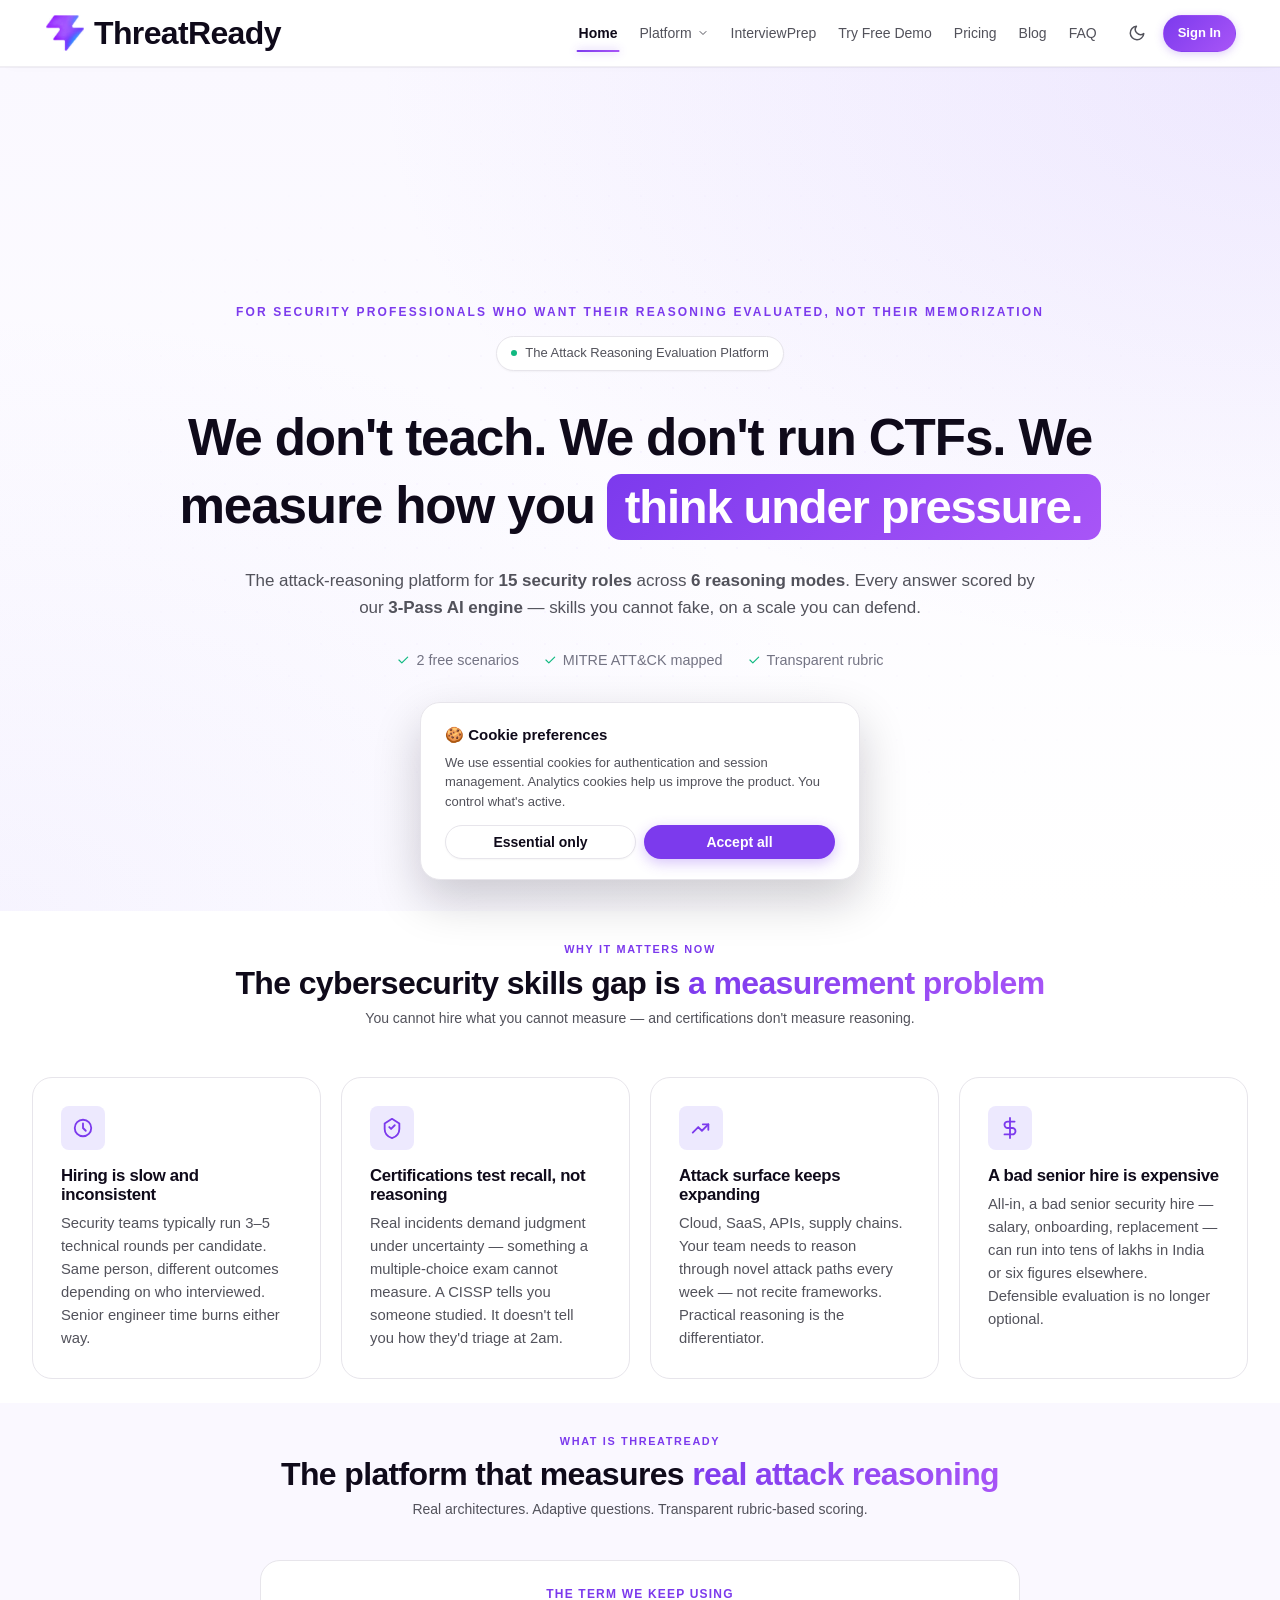
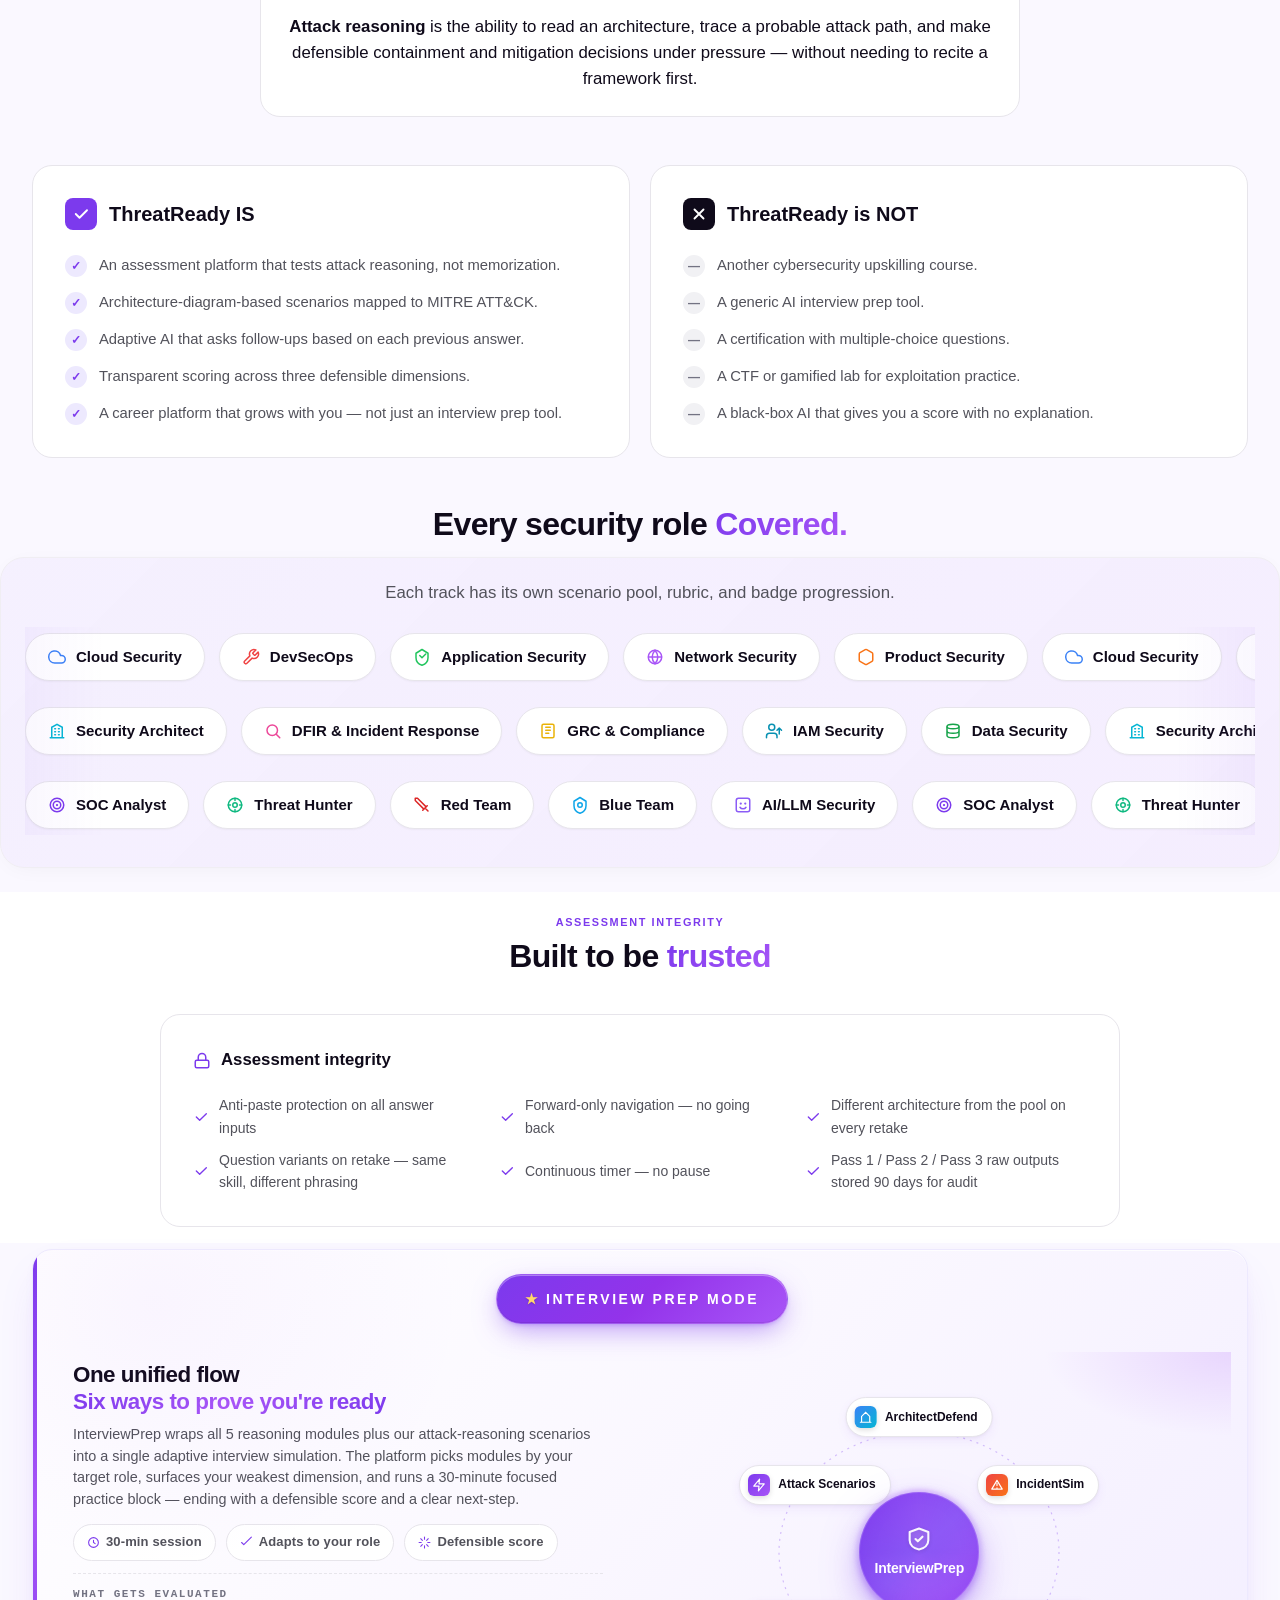
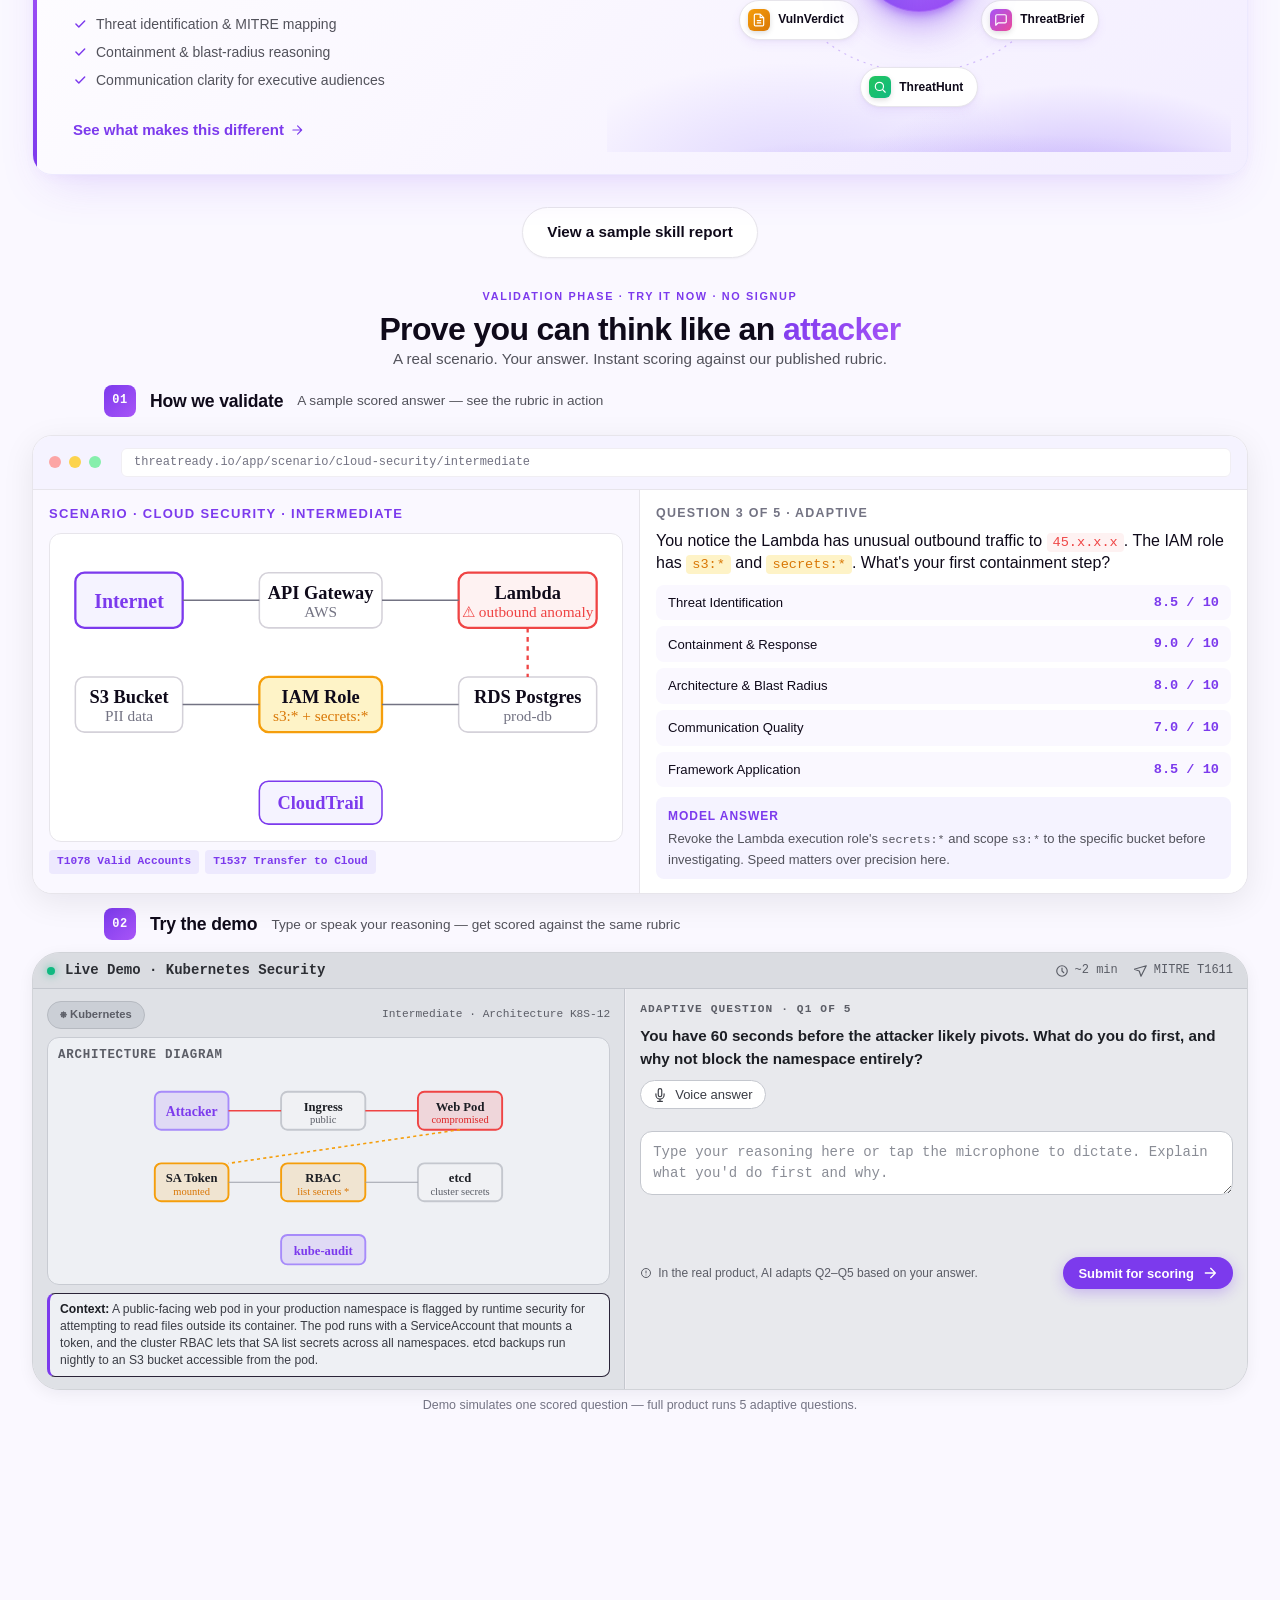
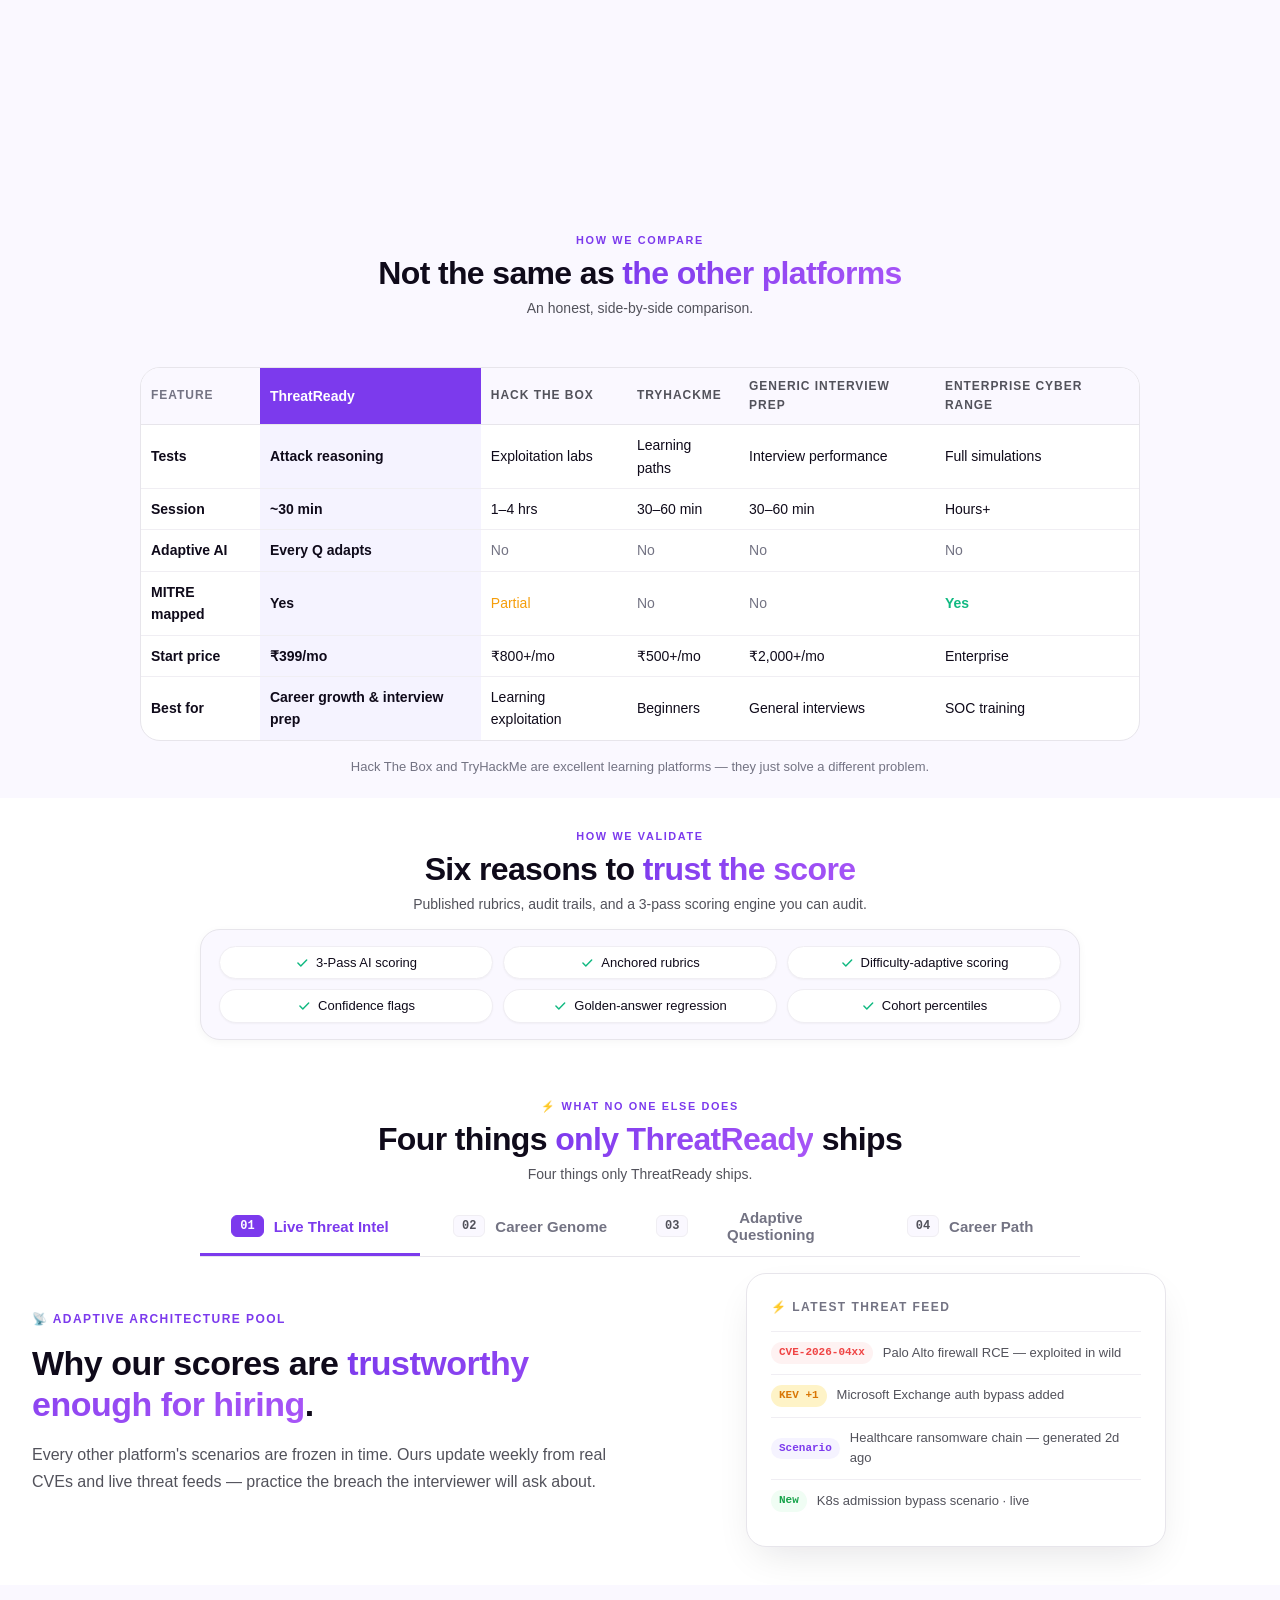
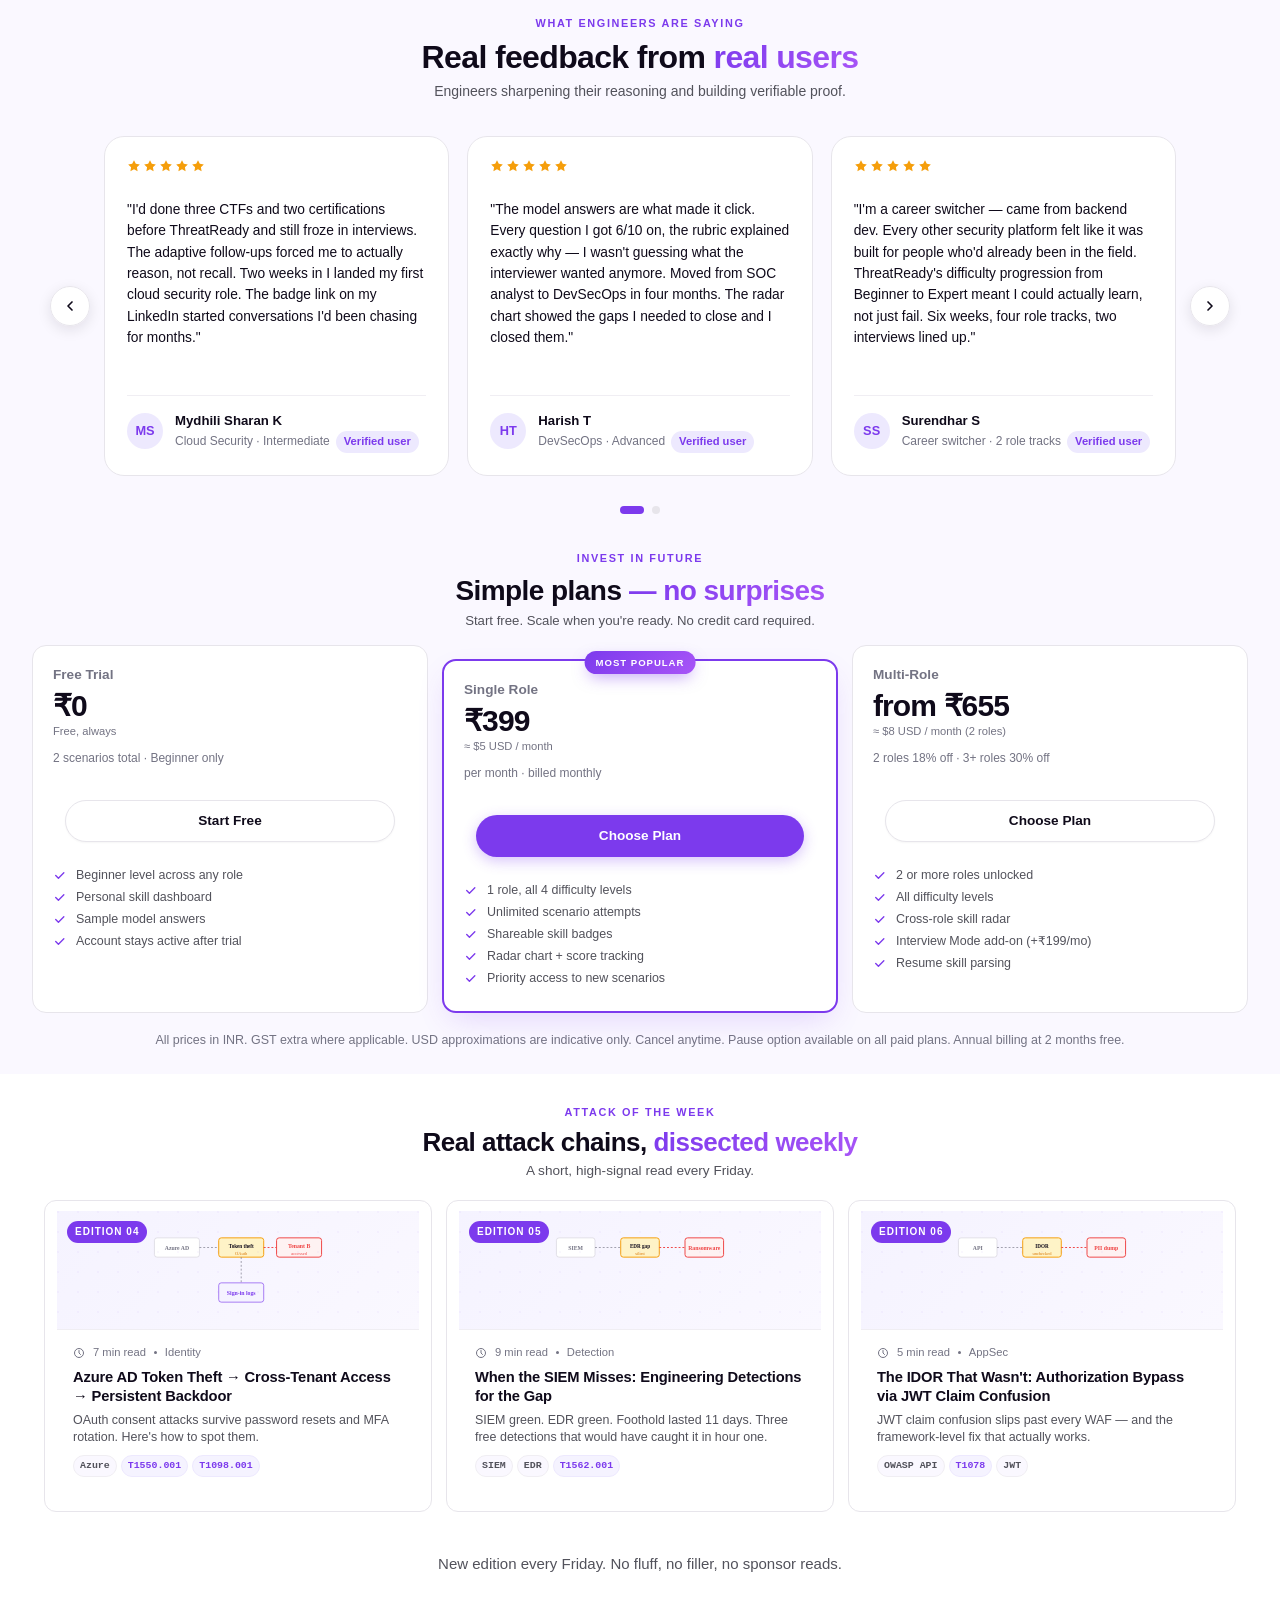
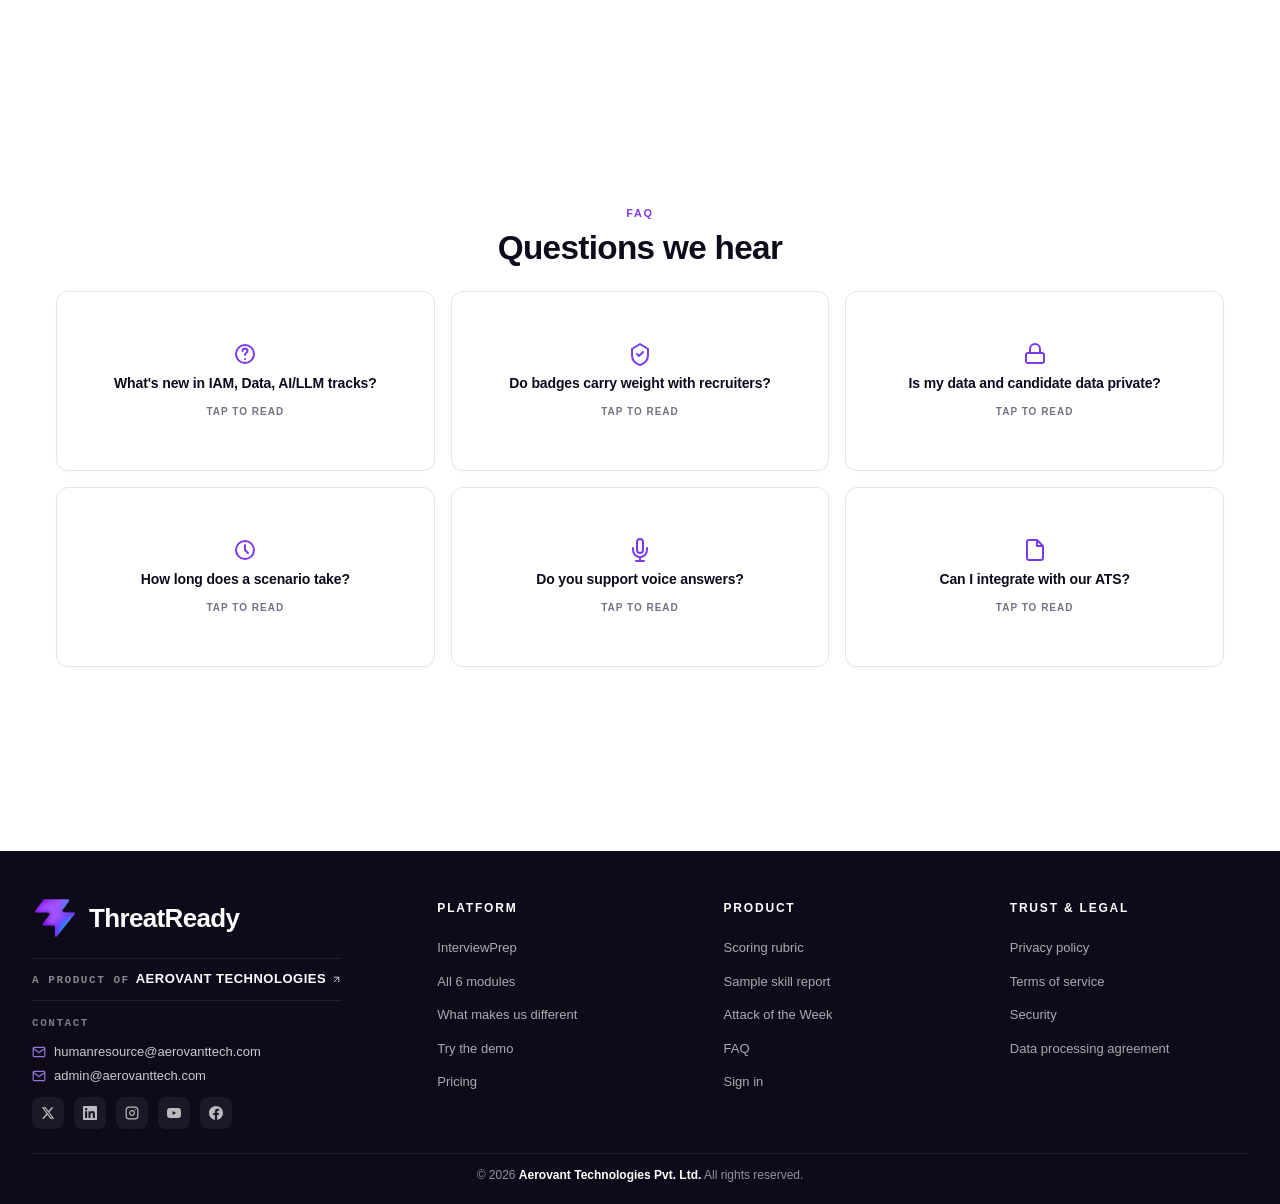
==== commit 778bcab5: "Mobile dictation: dedup by index across onresult callbacks" ====
--- a/index.html
+++ b/index.html
@@ -4771,61 +4771,32 @@
       setStatus('🎙 Listening', 'listening');
     };
 
-    recognition.onresult = (e) => {
-      // DEBUG: log everything to the status bar
-      const debugLog = [];
-      debugLog.push('resultIndex=' + e.resultIndex + ' total=' + e.results.length);
-      
-      let newCommittedThisCall = '';
+   recognition.onresult = (e) => {
       let newInterim = '';
-      for (let i = e.resultIndex; i < e.results.length; i++){
+      // Walk every result in this callback. For finals, only process indices
+      // we haven't already committed (tracked in processedFinalIndices).
+      // This is the only reliable dedup on Android Chrome where each final
+      // result can fire isFinal=true multiple times across consecutive
+      // onresult callbacks.
+      for (let i = 0; i < e.results.length; i++){
         const result = e.results[i];
         const best = bestAlternative(result);
-        const phrase = best.transcript.trim();
-        
-        debugLog.push('[' + i + '] ' + (result.isFinal ? 'FINAL' : 'interim') + ': "' + phrase + '"');
-        
         if (result.isFinal){
+          if (processedFinalIndices.has(i)) continue;  // already committed
+          processedFinalIndices.add(i);
+          const phrase = best.transcript.trim();
           if (!phrase) continue;
-          const normalizedCommitted = committed.toLowerCase().replace(/[.,!?]/g, '').trim();
-          const normalizedPhrase = phrase.toLowerCase().replace(/[.,!?]/g, '').trim();
-          if (normalizedCommitted.endsWith(normalizedPhrase)) {
-            debugLog.push('  -> SKIPPED (already at end)');
-            continue;
+          committed = (maybeInsertPause(committed) + phrase).replace(/\s+/g, ' ').trim();
+        } else {
+          // Only show the latest interim (after all finalized indices)
+          if (i >= e.resultIndex) {
+            newInterim += best.transcript;
           }
-          debugLog.push('  -> ADDED');
-          newCommittedThisCall += (newCommittedThisCall ? ' ' : '') + phrase;
-        } else {
-          newInterim += best.transcript;
         }
-      }
-      
-      // Show the last 8 debug events on the page so we can see what's happening
-      const debugEl = document.getElementById('dVoiceStatus');
-      if (debugEl) {
-        const existing = debugEl.getAttribute('data-debug') || '';
-        const allLogs = (existing + '\n' + debugLog.join('\n')).split('\n').slice(-12).join('\n');
-        debugEl.setAttribute('data-debug', allLogs);
-        debugEl.textContent = '🎙 ' + allLogs;
-        debugEl.style.whiteSpace = 'pre-wrap';
-        debugEl.style.fontFamily = 'monospace';
-        debugEl.style.fontSize = '10px';
-        debugEl.style.maxHeight = '200px';
-        debugEl.style.overflow = 'auto';
-        debugEl.style.background = '#1a1525';
-        debugEl.style.color = '#a78bfa';
-        debugEl.style.padding = '8px';
-        debugEl.style.border = '1px solid #a78bfa';
-        debugEl.style.borderRadius = '4px';
-      }
-      
-      if (newCommittedThisCall){
-        committed = (maybeInsertPause(committed) + newCommittedThisCall).replace(/\s+/g, ' ').trim();
       }
       interim = newInterim.trim();
       render();
     };
-
 
     recognition.onerror = (e) => {
       let msg;
@@ -4850,6 +4821,10 @@
 
     recognition.onend = () => {
       if (isListening && !document.hidden){
+        // On auto-restart, mobile Chrome resets the results array to index 0.
+        // Clear our processed-indices set so the new session's indices aren't
+        // confused with the old session's.
+        processedFinalIndices = new Set();
         try { recognition.start(); }
         catch(err){ stop(true); }
       } else if (isListening){
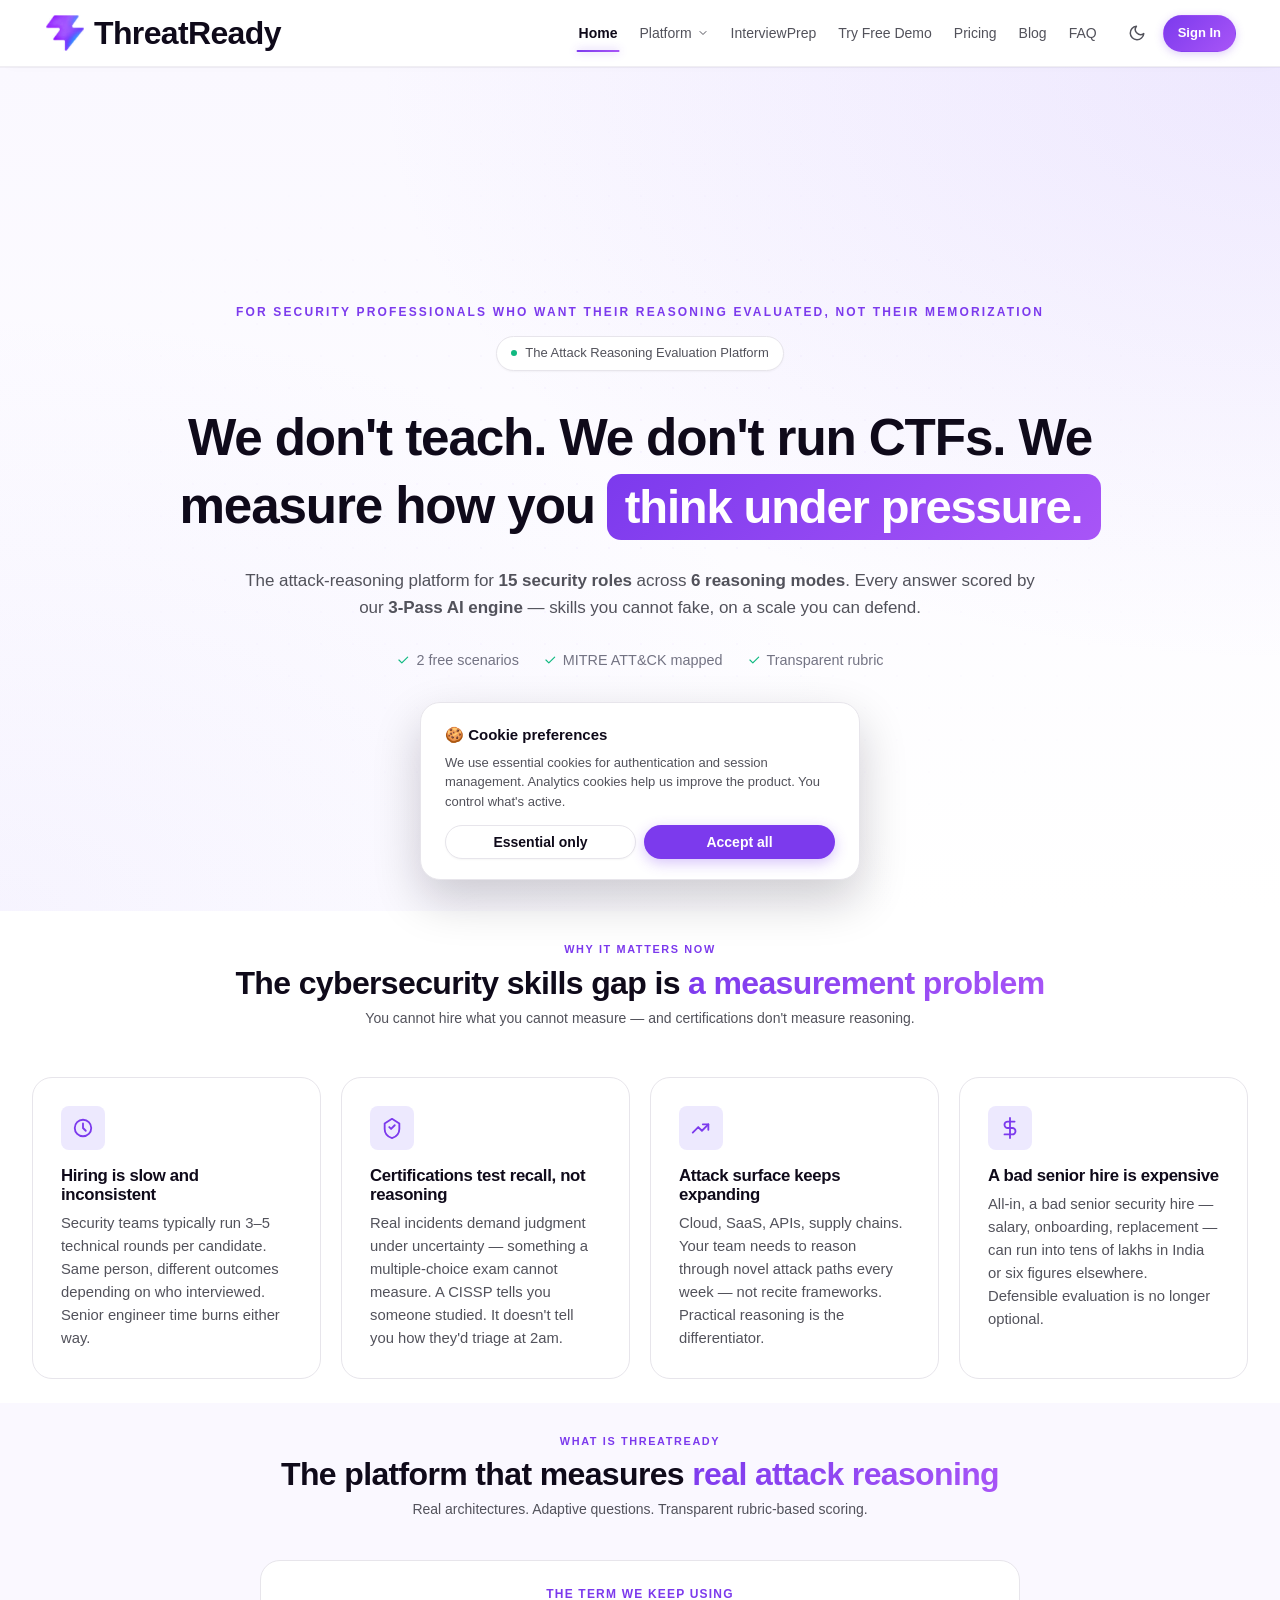
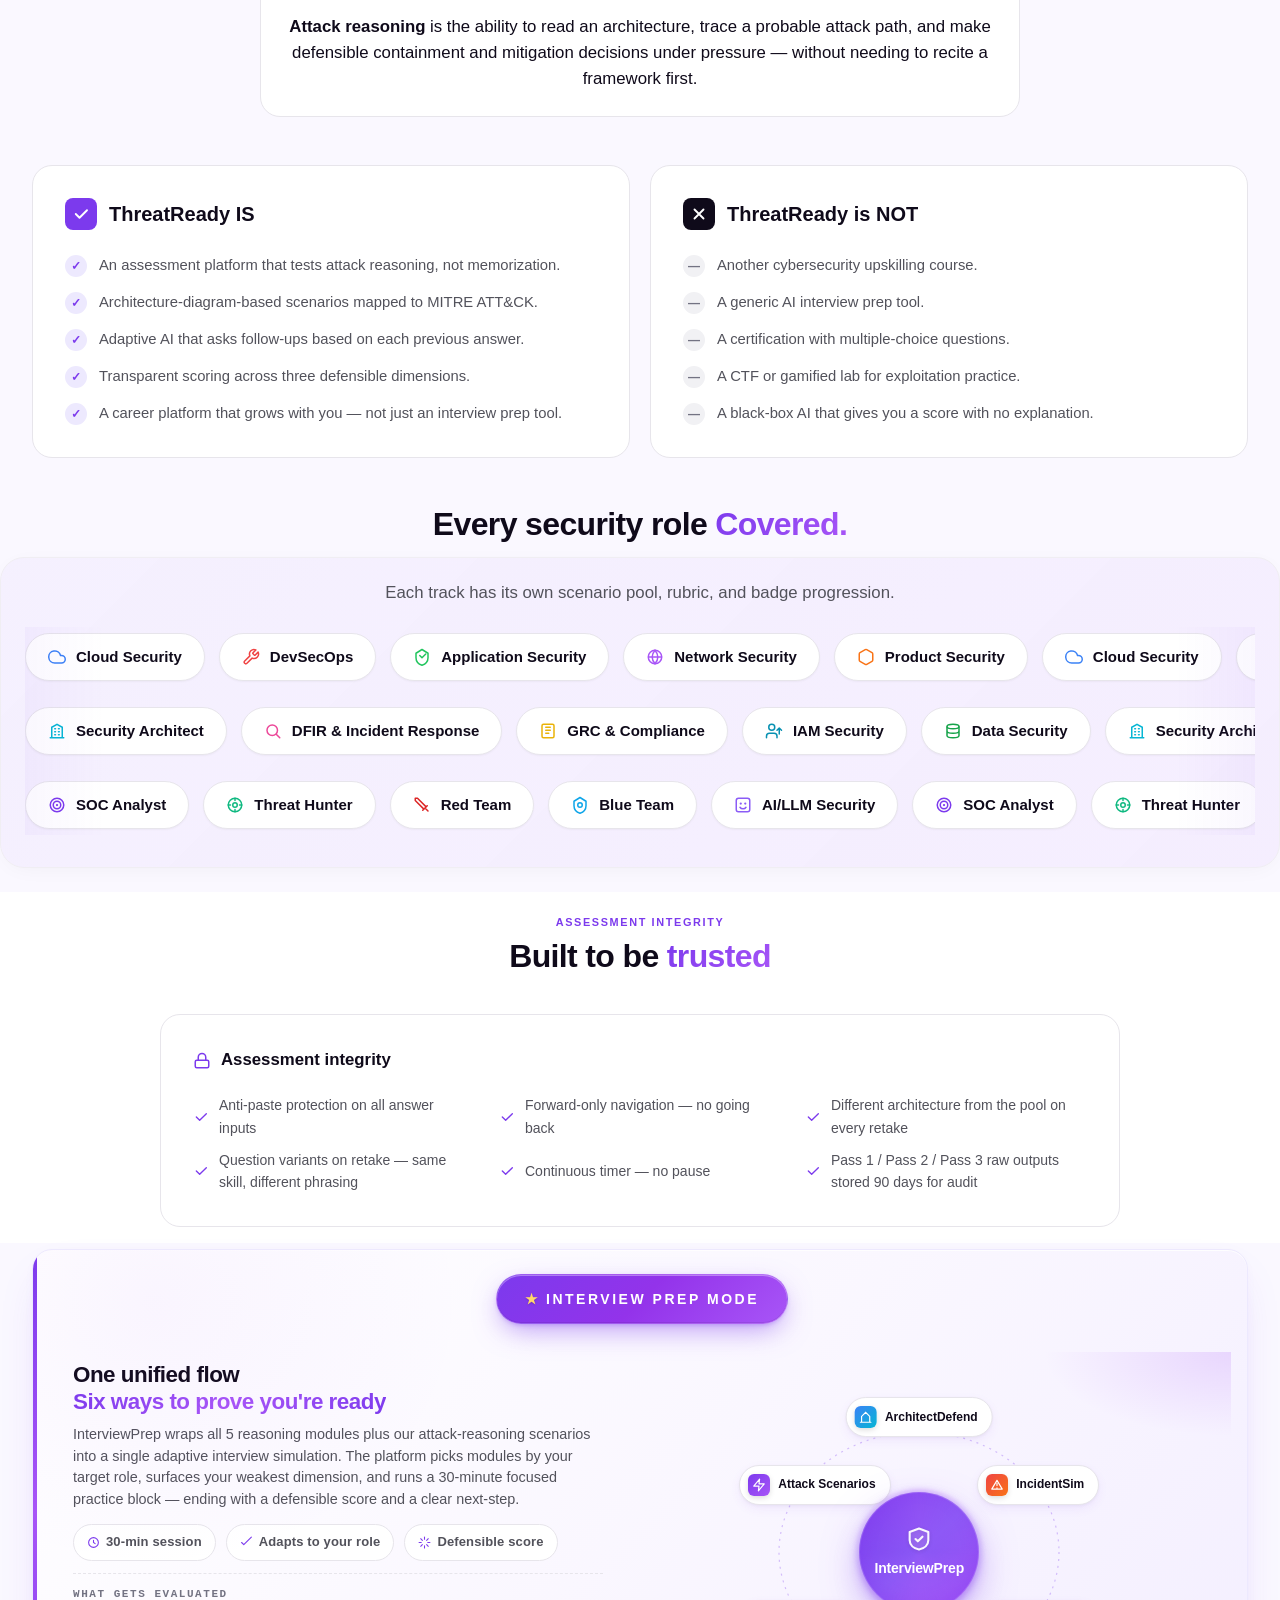
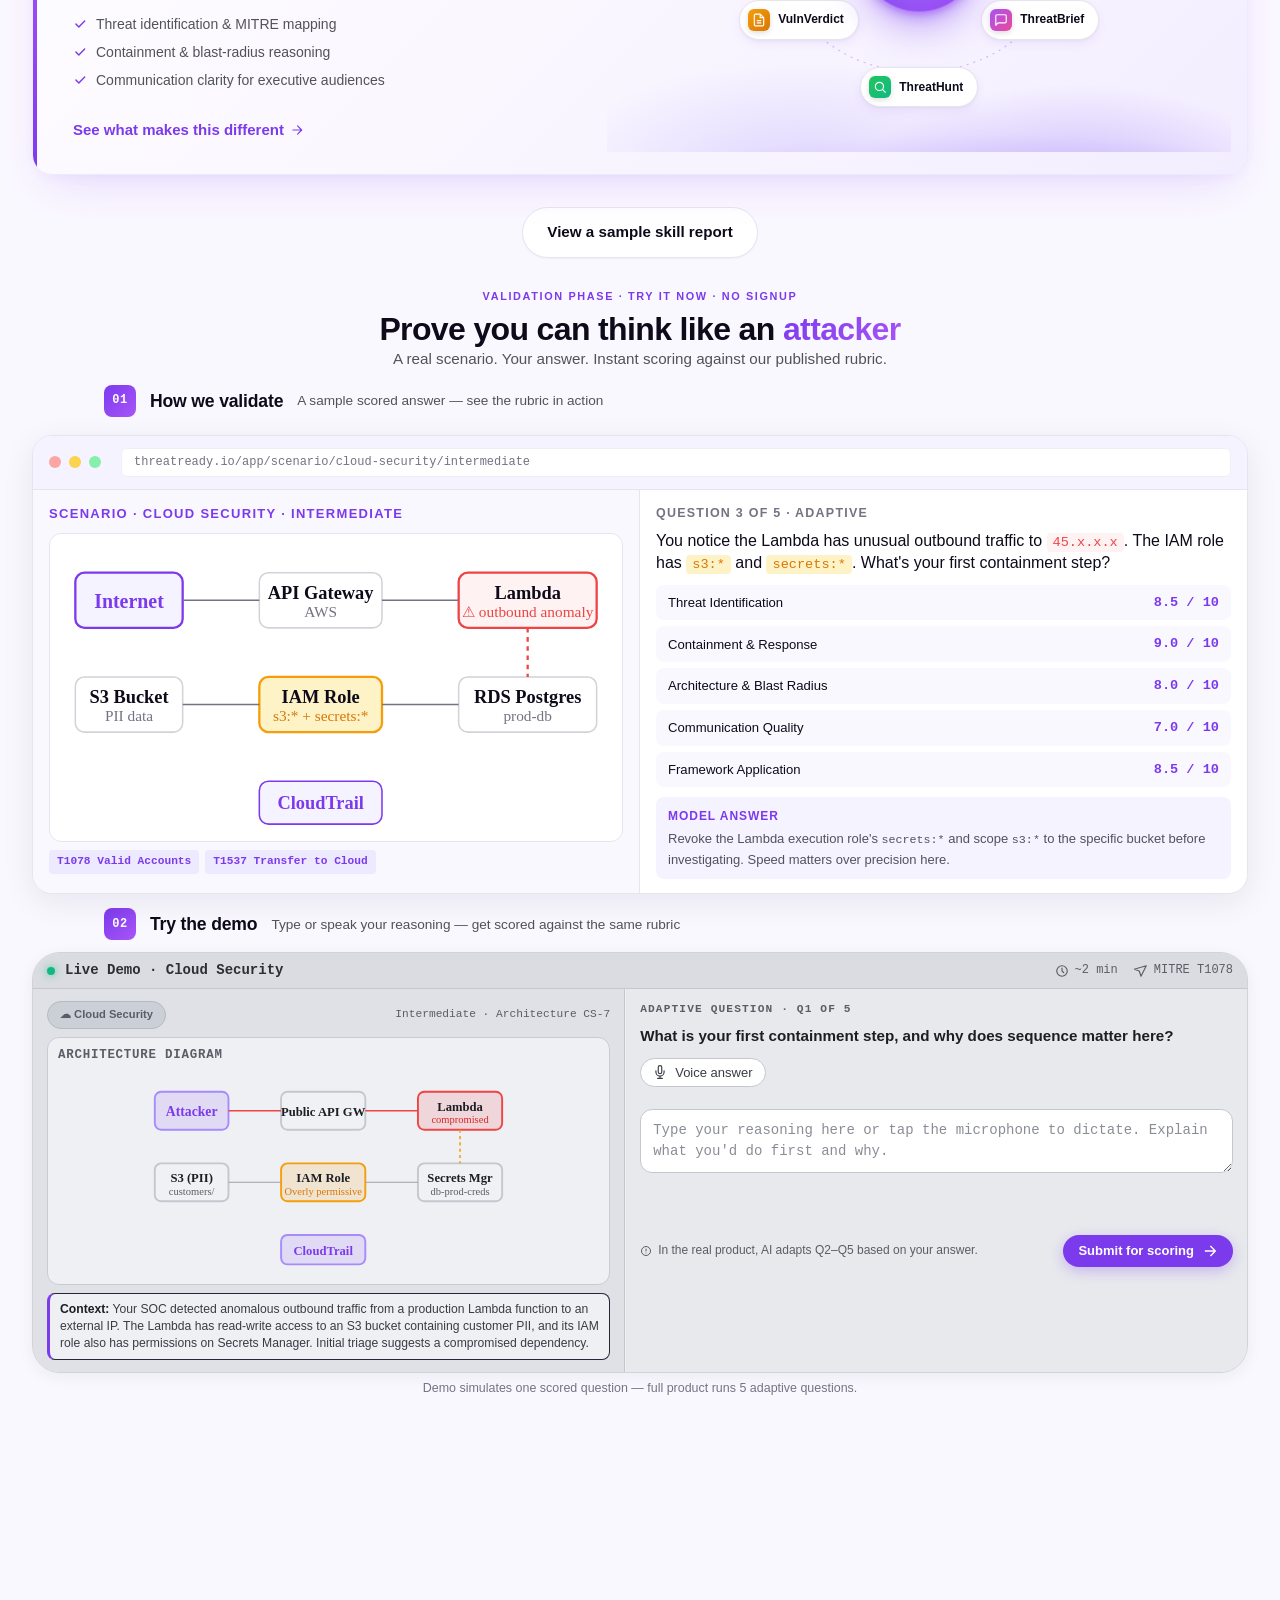
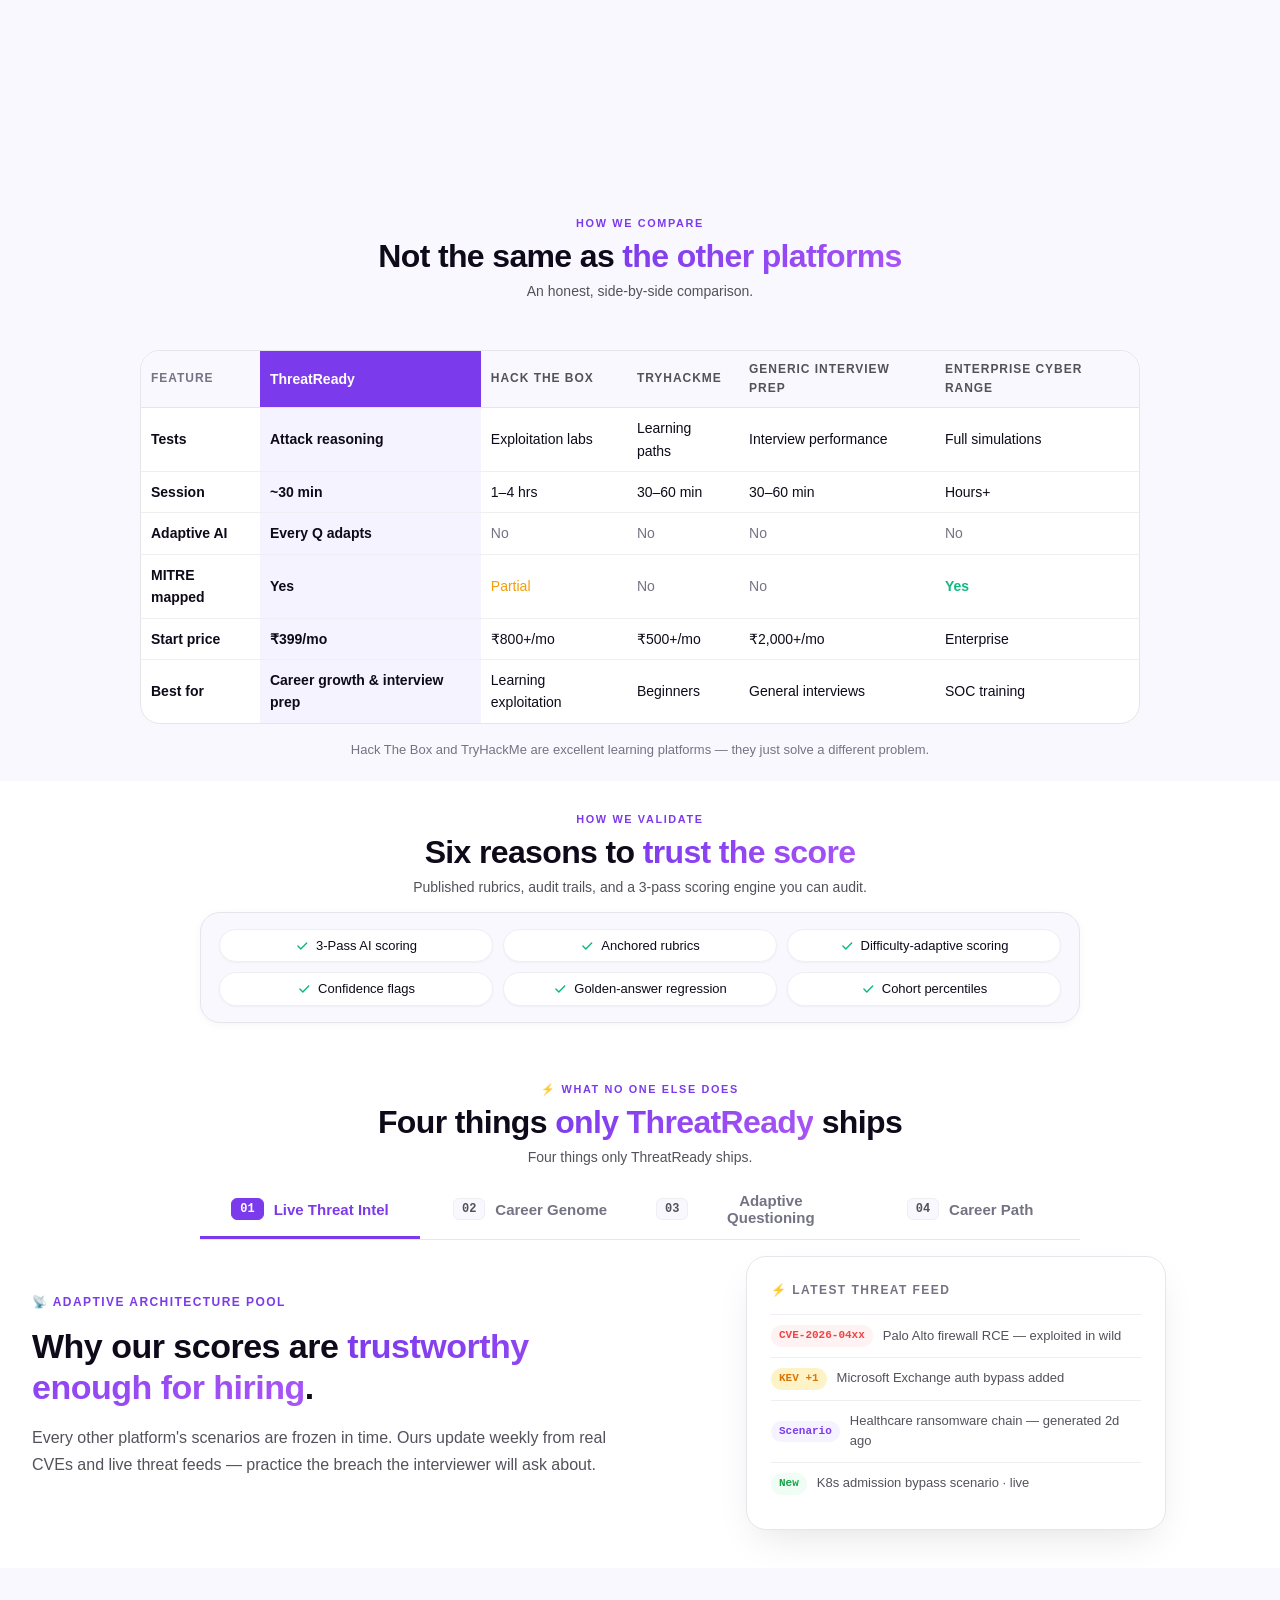
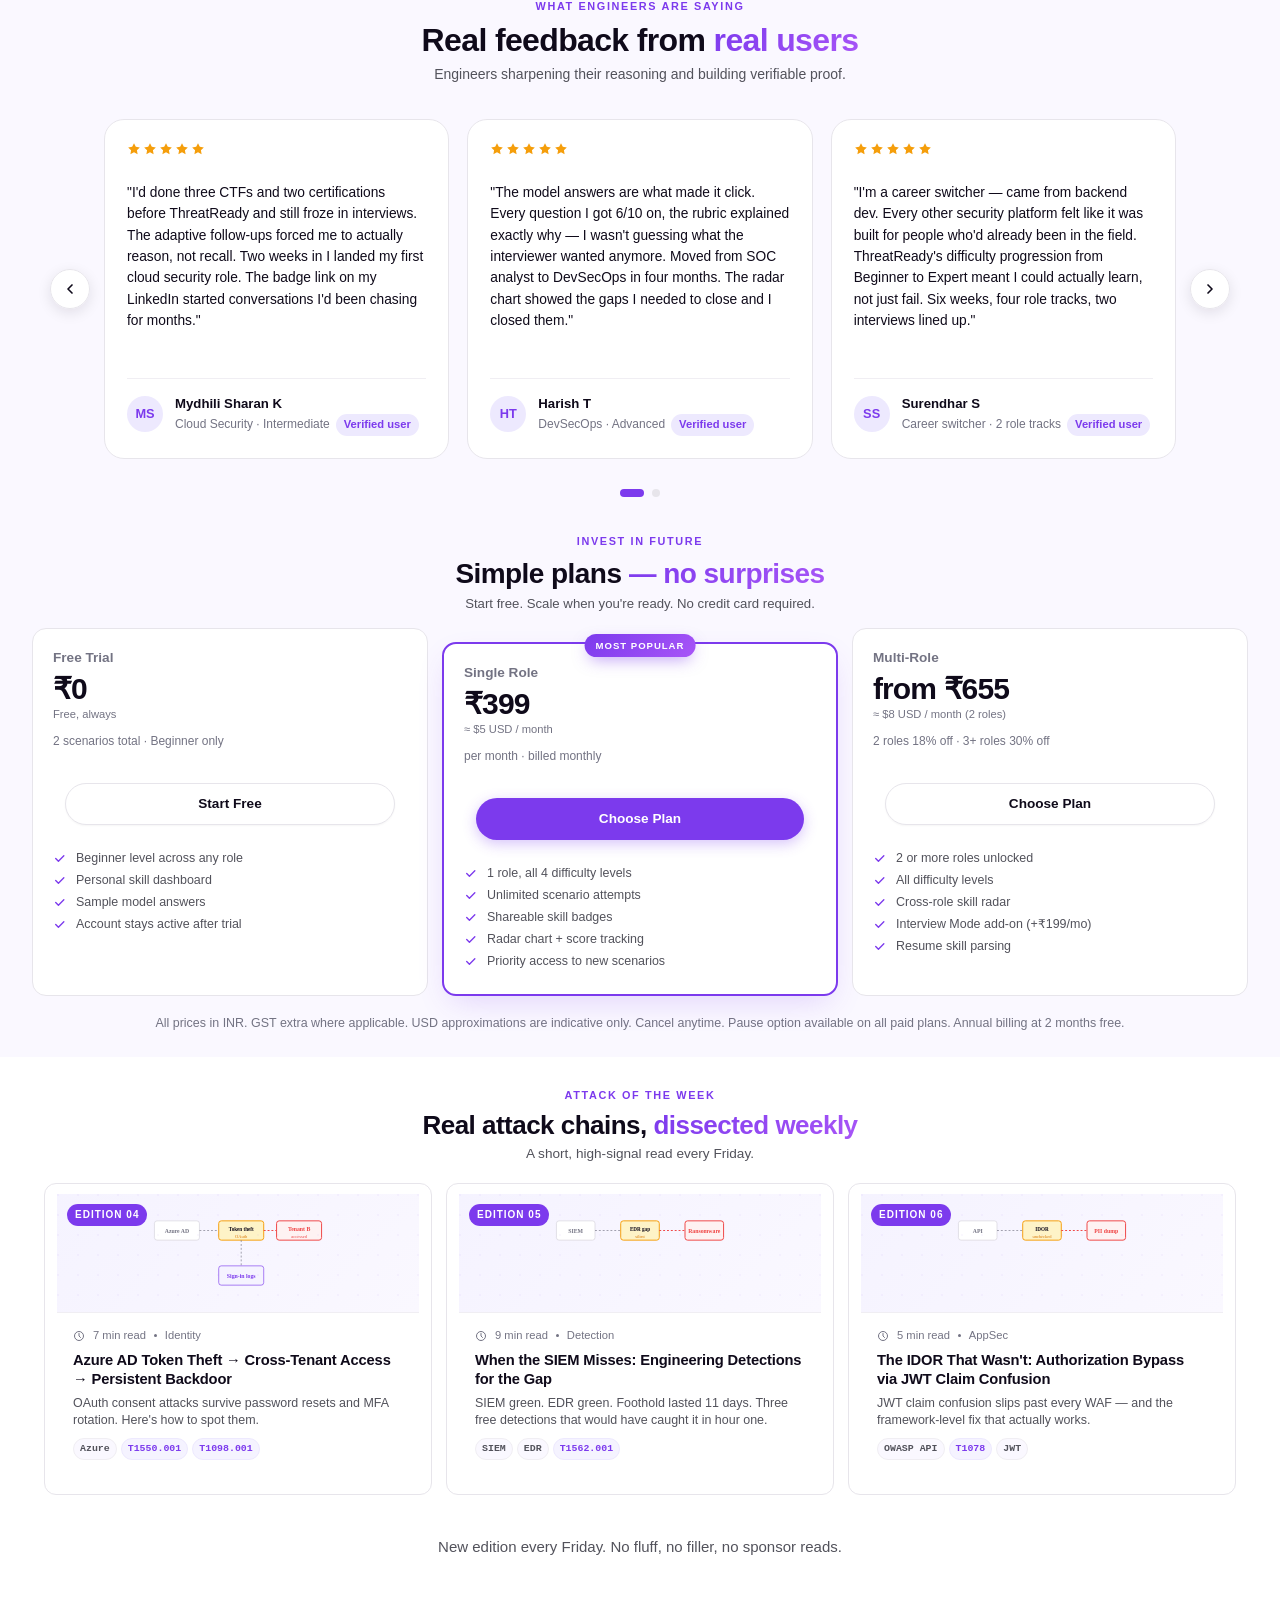
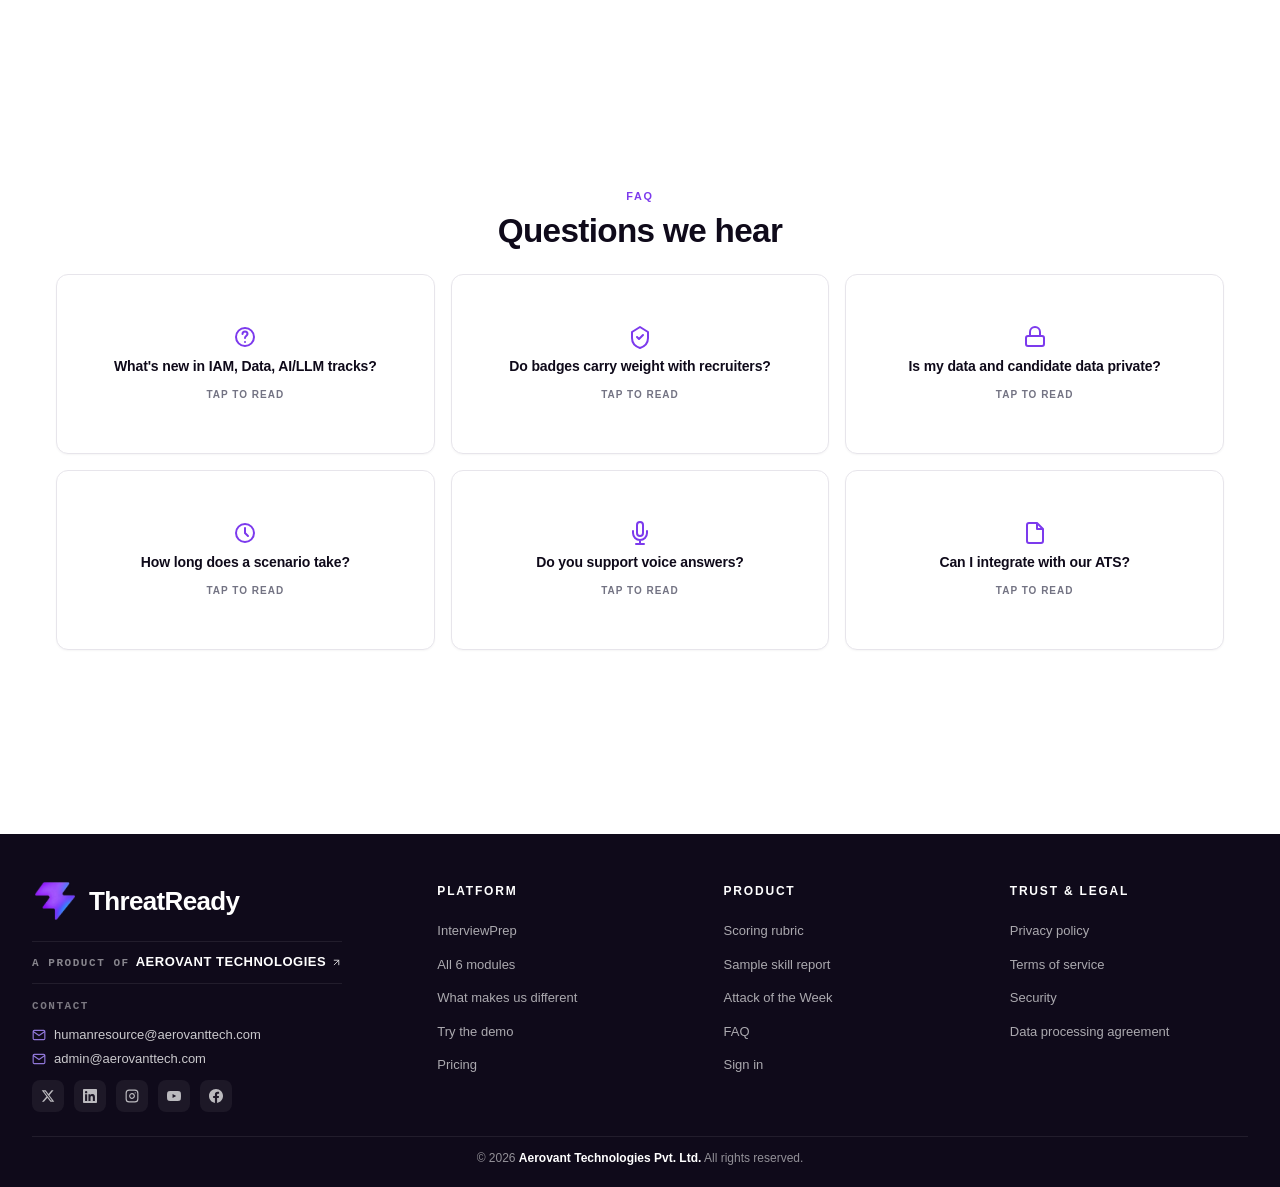
==== commit 10229cc2: "fix: Sign In nav links point to app landing instead of auth form" ====
--- a/index.html
+++ b/index.html
@@ -2568,7 +2568,7 @@
 <svg class="sun-i" viewBox="0 0 24 24" fill="none"><circle cx="12" cy="12" r="4" stroke="currentColor" stroke-width="2"/><path d="M12 2v2M12 20v2M4.93 4.93l1.41 1.41M17.66 17.66l1.41 1.41M2 12h2M20 12h2M4.93 19.07l1.41-1.41M17.66 6.34l1.41-1.41" stroke="currentColor" stroke-width="2" stroke-linecap="round"/></svg>
 <svg class="moon-i" viewBox="0 0 24 24" fill="none"><path d="M21 12.79A9 9 0 1 1 11.21 3A7 7 0 0 0 21 12.79z" stroke="currentColor" stroke-width="2" stroke-linecap="round" stroke-linejoin="round"/></svg>
 </button>
-<a href="https://threatready.io/app/auth" target="_blank" rel="noopener noreferrer" class="btn btn-primary btn-sm nav-si">Sign In</a>
+<a href="https://threatready.io/app/" target="_blank" rel="noopener noreferrer" class="btn btn-primary btn-sm nav-si" style="color:#ffffff;">Sign In</a>
 <button class="mtog" id="mtog" aria-label="Menu" aria-expanded="false" aria-controls="mmenu"><svg class="mtog-h" viewBox="0 0 24 24" fill="none" aria-hidden="true"><path d="M4 6h16M4 12h16M4 18h16" stroke="currentColor" stroke-width="2" stroke-linecap="round"/></svg><svg class="mtog-x" viewBox="0 0 24 24" fill="none" aria-hidden="true"><path d="M6 6l12 12M18 6L6 18" stroke="currentColor" stroke-width="2" stroke-linecap="round"/></svg></button>
 </div>
 </div>
@@ -2584,7 +2584,7 @@
 <li><a href="#pricing">Pricing</a></li>
 <li><a href="#blog">Blog</a></li>
 <li><a href="#faq">FAQ</a></li>
-<li><a href="https://threatready.io/app/auth" target="_blank" rel="noopener noreferrer" class="btn btn-primary">Sign In</a></li>
+<li><a href="https://threatready.io/app/" target="_blank" rel="noopener noreferrer" class="btn btn-primary" style="color:#ffffff;">Sign In</a></li>
 </ul>
 </div>
 </div>
@@ -4172,7 +4172,7 @@
 <li><a href="sample-report.html" target="_blank" rel="noopener noreferrer">Sample skill report</a></li>
 <li><a href="#blog">Attack of the Week</a></li>
 <li><a href="#faq">FAQ</a></li>
-<li><a href="https://threatready.io/app/auth" target="_blank" rel="noopener noreferrer">Sign in</a></li>
+<li><a href="https://threatready.io/app/" target="_blank" rel="noopener noreferrer">Sign in</a></li>
 </ul>
 </div>
 
@@ -4771,24 +4771,55 @@
       setStatus('🎙 Listening', 'listening');
     };
 
-   recognition.onresult = (e) => {
+    recognition.onresult = (e) => {
       let newInterim = '';
-      // Walk every result in this callback. For finals, only process indices
-      // we haven't already committed (tracked in processedFinalIndices).
-      // This is the only reliable dedup on Android Chrome where each final
-      // result can fire isFinal=true multiple times across consecutive
-      // onresult callbacks.
+      // Mobile Chrome bug: each new final result is the CUMULATIVE transcript,
+      // not just new words. We track the last appended final string and only
+      // append the delta (new content beyond what we already have).
       for (let i = 0; i < e.results.length; i++){
         const result = e.results[i];
         const best = bestAlternative(result);
         if (result.isFinal){
-          if (processedFinalIndices.has(i)) continue;  // already committed
+          if (processedFinalIndices.has(i)) continue;
           processedFinalIndices.add(i);
           const phrase = best.transcript.trim();
           if (!phrase) continue;
-          committed = (maybeInsertPause(committed) + phrase).replace(/\s+/g, ' ').trim();
+          
+          // Check if this phrase is an extension of something we already committed.
+          // Compare normalized text (lowercase, no punctuation).
+          const committedNorm = committed.toLowerCase().replace(/[^\w\s]/g, '').replace(/\s+/g, ' ').trim();
+          const phraseNorm = phrase.toLowerCase().replace(/[^\w\s]/g, '').replace(/\s+/g, ' ').trim();
+          
+          let toAppend = phrase;
+          
+          // Case 1: phrase is identical to or already contained in committed → skip
+          if (committedNorm.endsWith(phraseNorm)) continue;
+          
+          // Case 2: phrase EXTENDS committed (committed ends with the start of phrase)
+          // Find the longest suffix of committed that's a prefix of phrase
+          if (committedNorm.length > 0) {
+            const committedWords = committedNorm.split(' ');
+            const phraseWords = phraseNorm.split(' ');
+            let overlapWords = 0;
+            // Try matching the last N words of committed to first N words of phrase
+            for (let n = Math.min(committedWords.length, phraseWords.length); n > 0; n--) {
+              const committedTail = committedWords.slice(-n).join(' ');
+              const phraseHead = phraseWords.slice(0, n).join(' ');
+              if (committedTail === phraseHead) {
+                overlapWords = n;
+                break;
+              }
+            }
+            if (overlapWords > 0) {
+              // Strip the overlapping prefix from the original (non-normalized) phrase
+              const originalWords = phrase.split(/\s+/);
+              toAppend = originalWords.slice(overlapWords).join(' ').trim();
+              if (!toAppend) continue;  // entire phrase was overlap
+            }
+          }
+          
+          committed = (maybeInsertPause(committed) + toAppend).replace(/\s+/g, ' ').trim();
         } else {
-          // Only show the latest interim (after all finalized indices)
           if (i >= e.resultIndex) {
             newInterim += best.transcript;
           }
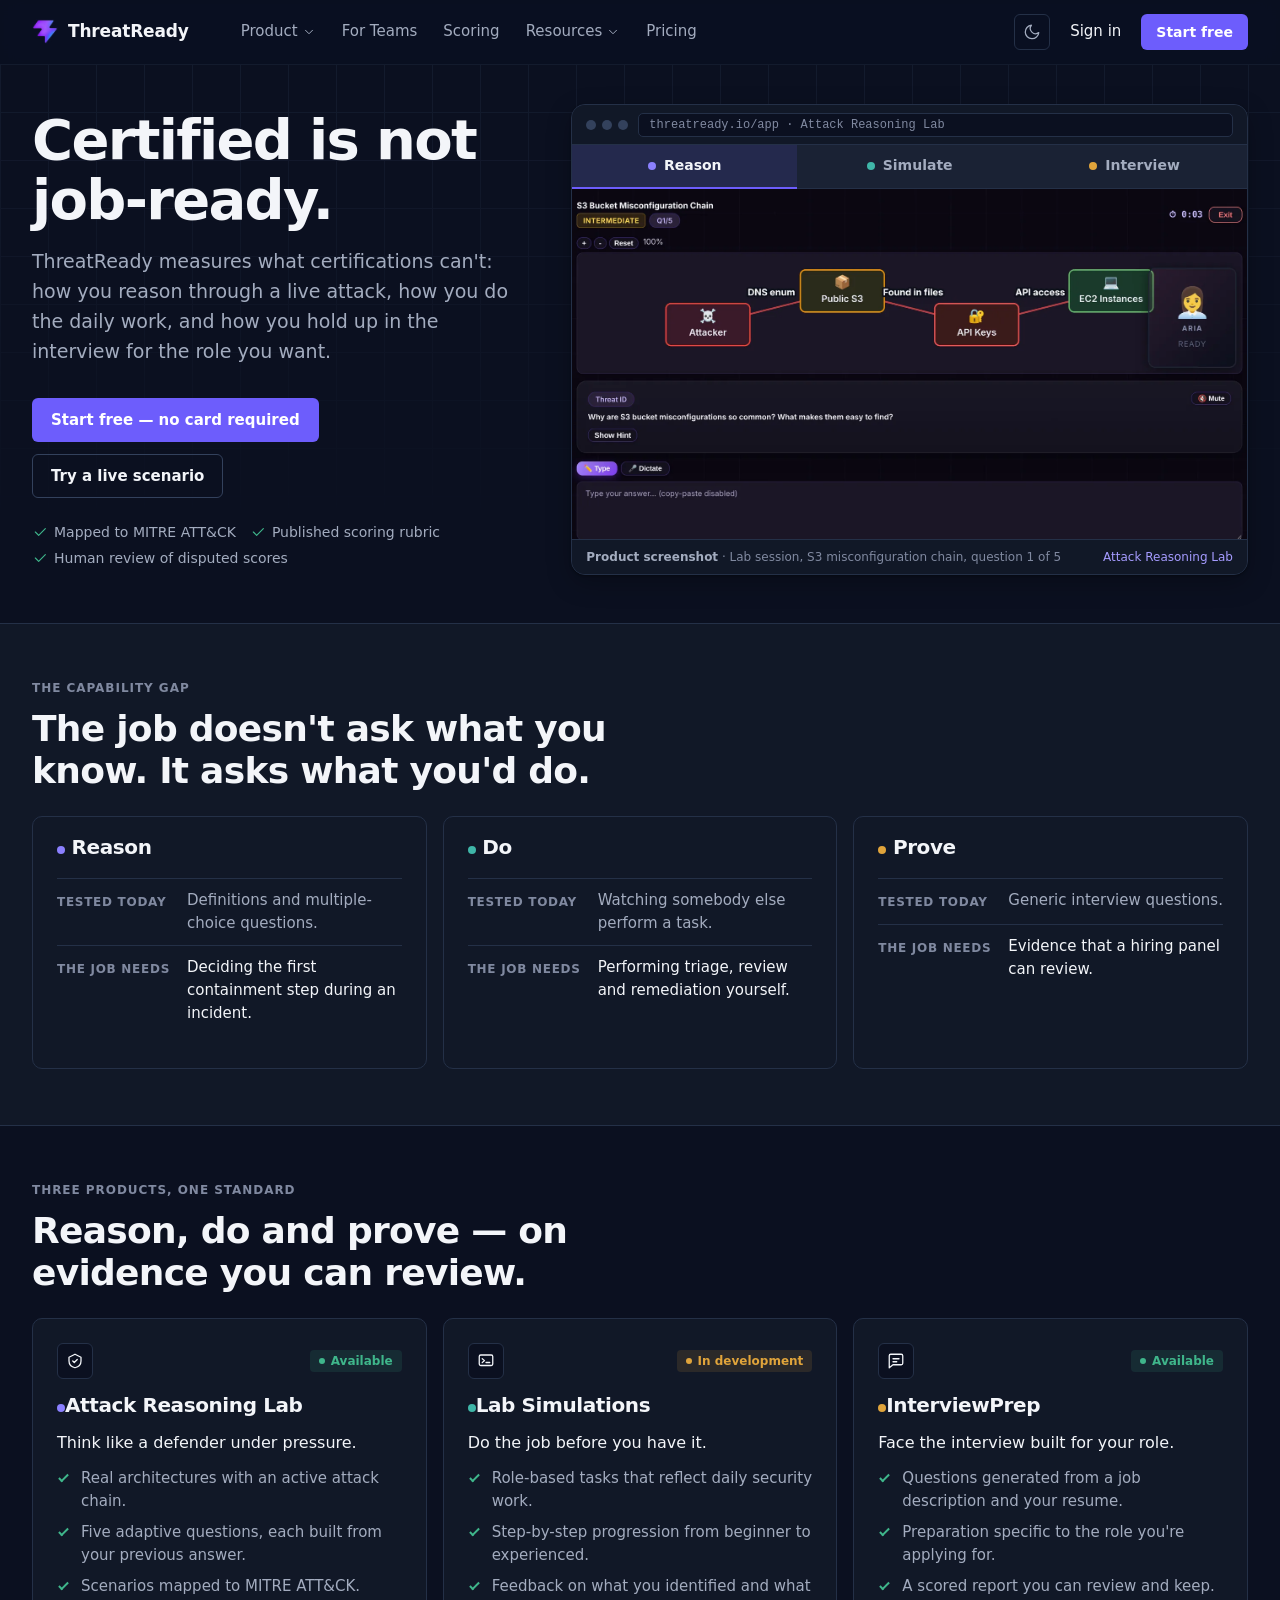
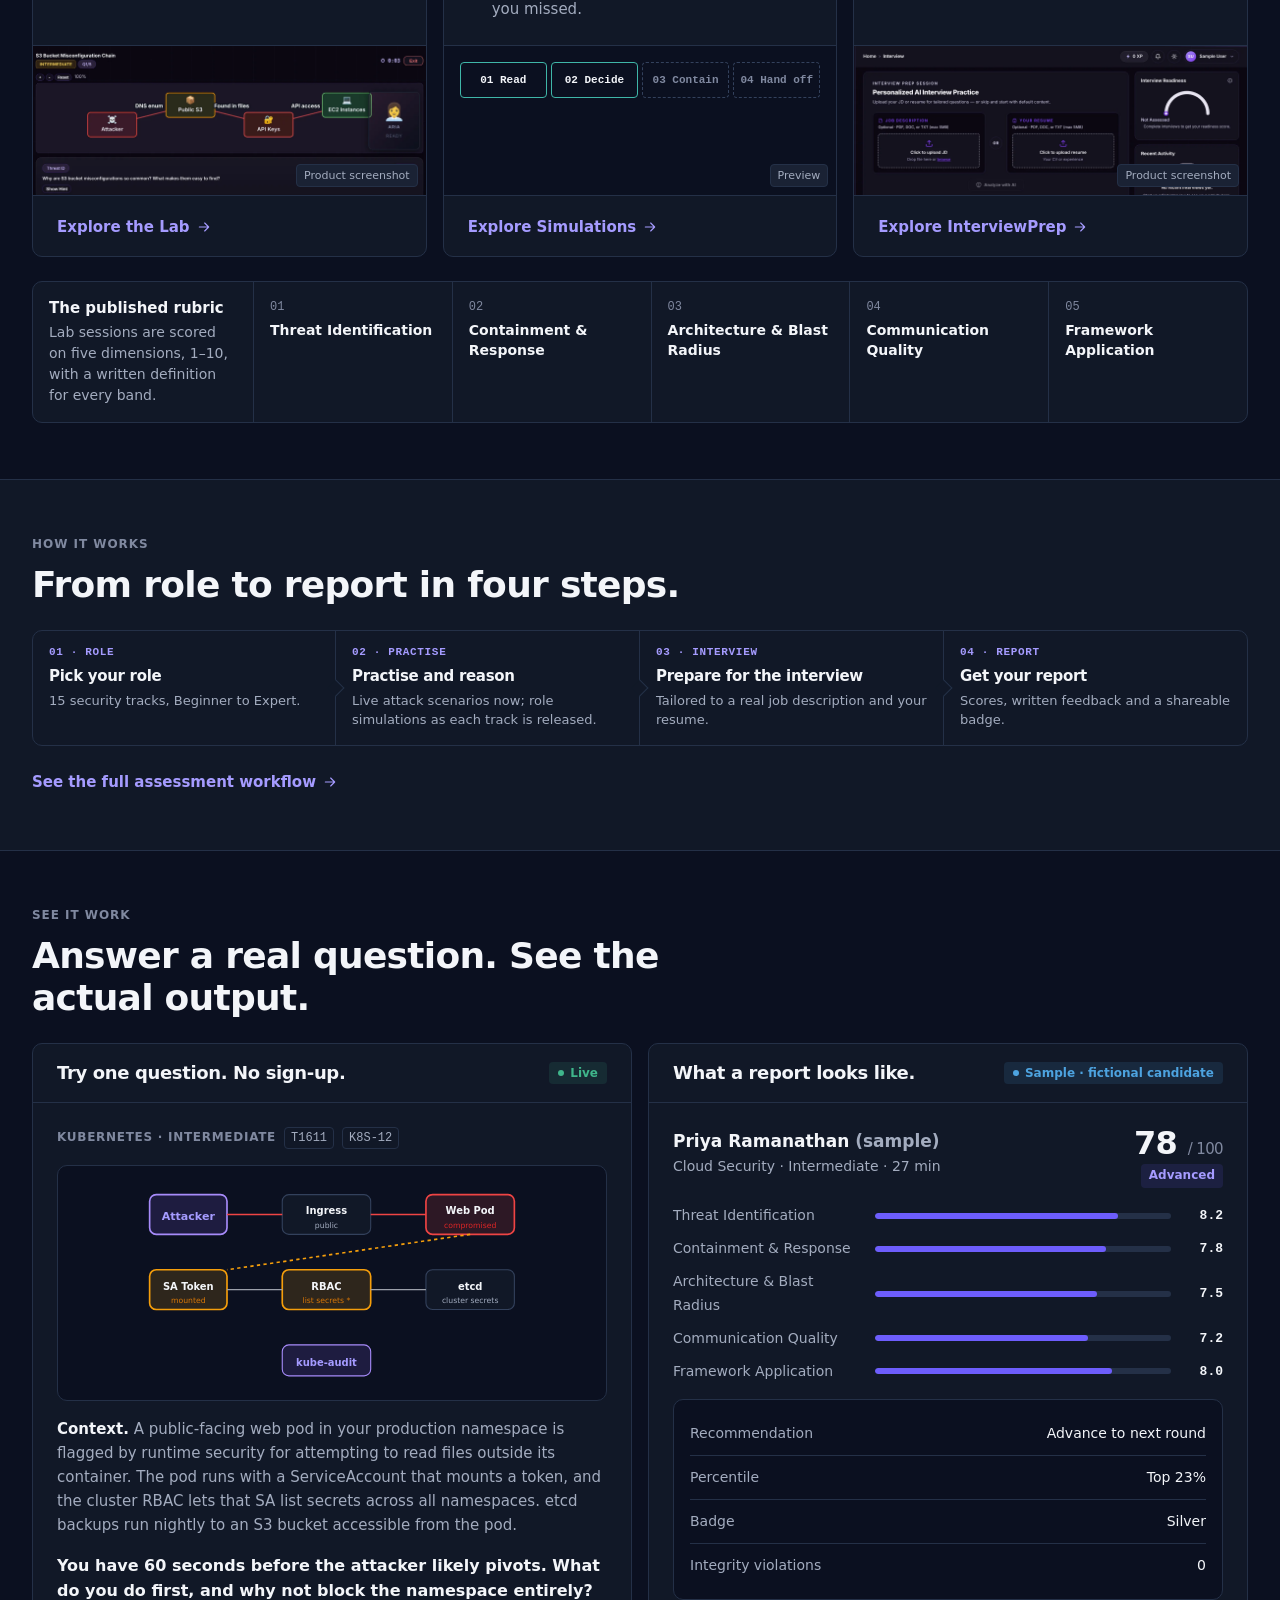
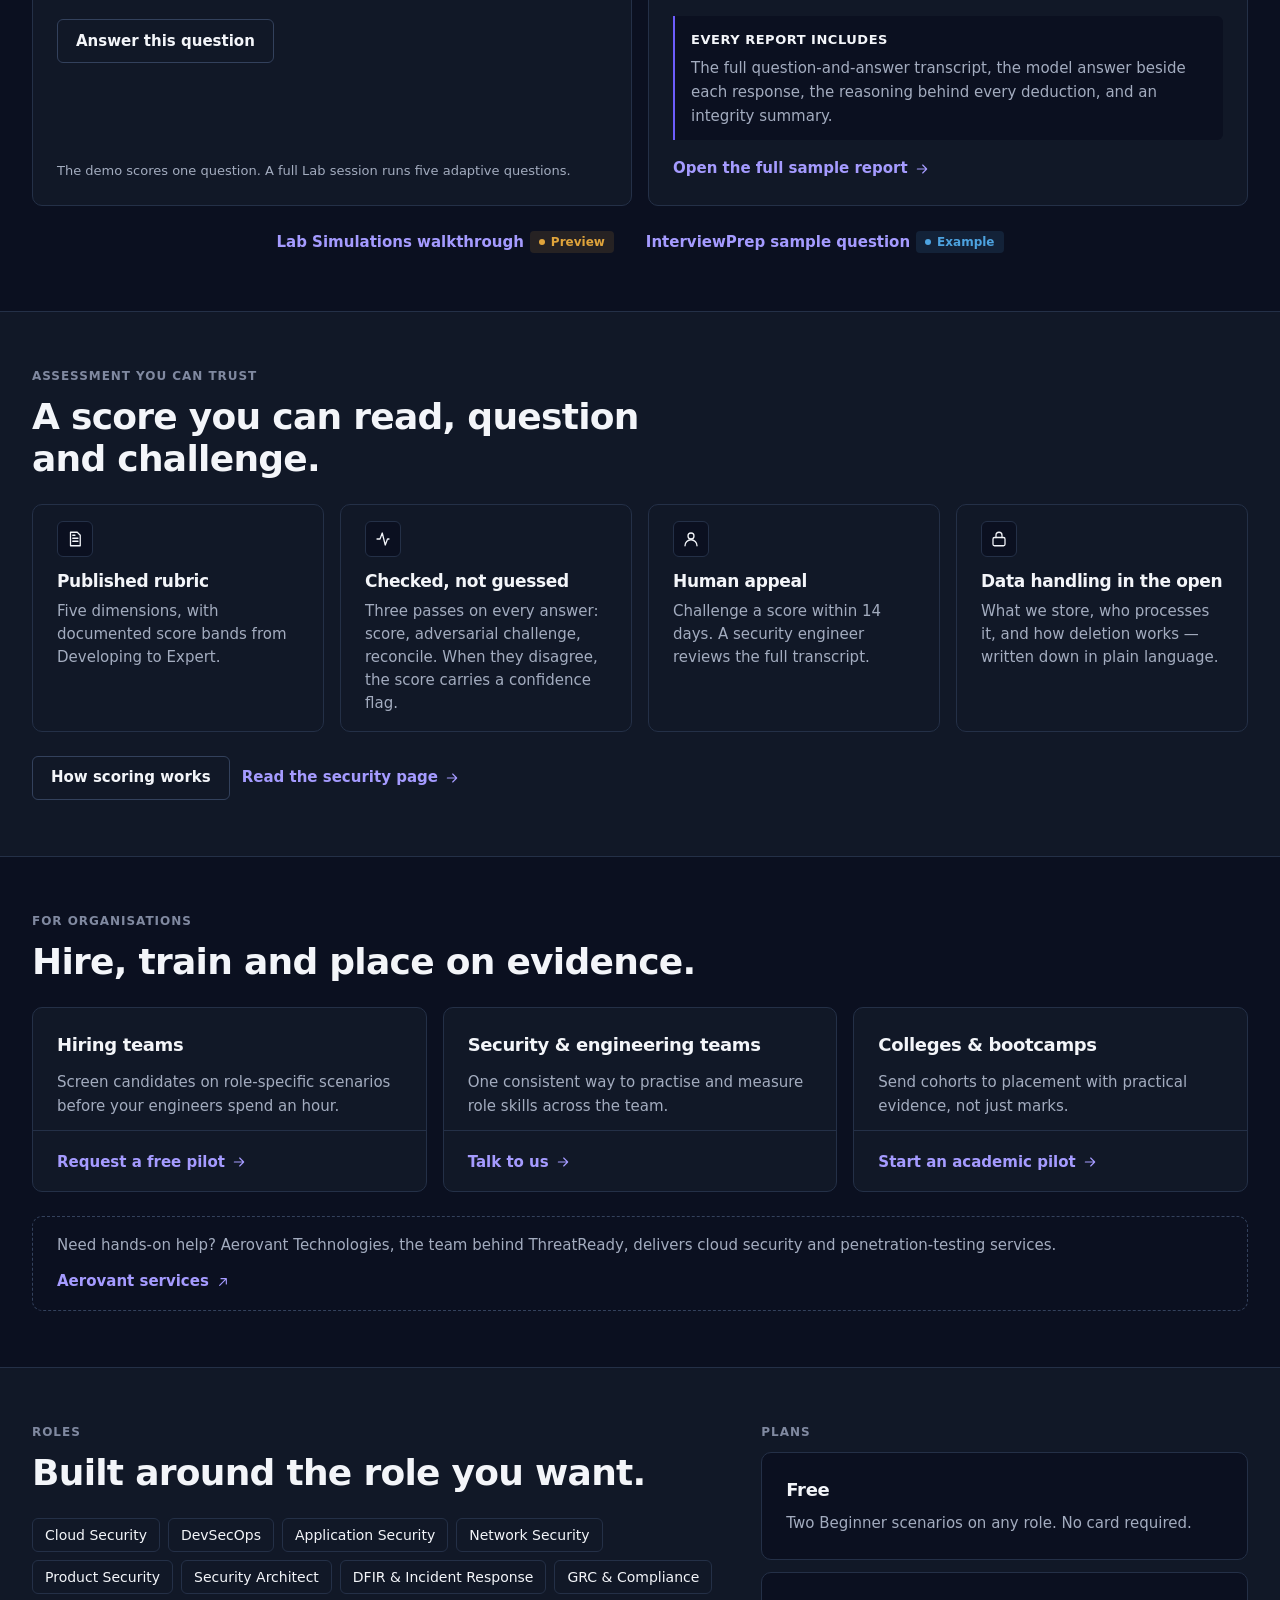
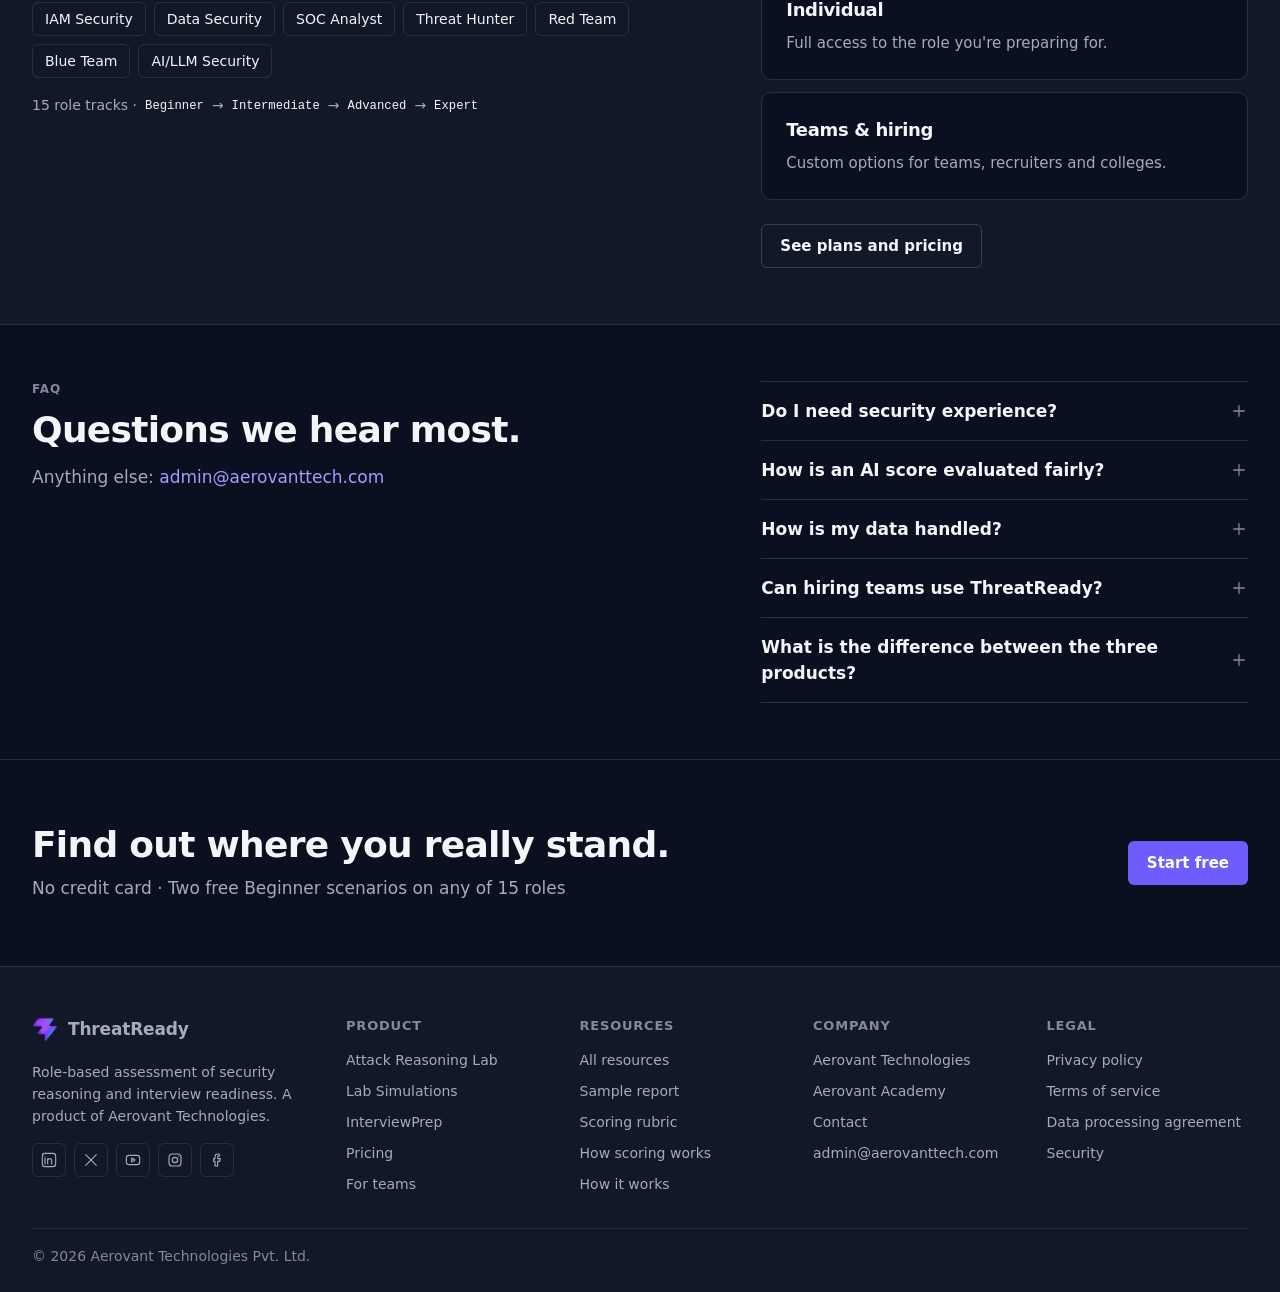
==== commit 124ca443: "Redesign public site: multi-page layout, header theme toggle, fixed click overlay, real product scre" ====
--- a/index.html
+++ b/index.html
@@ -2,5690 +2,549 @@
 <html lang="en">
 <head>
 <meta charset="UTF-8">
-<meta http-equiv="Content-Security-Policy" content="default-src 'self'; script-src 'self' 'unsafe-inline' https://cdnjs.cloudflare.com https://www.googletagmanager.com https://www.google-analytics.com; style-src 'self' 'unsafe-inline' https://fonts.googleapis.com; font-src 'self' https://fonts.gstatic.com data:; img-src 'self' data: https:; connect-src 'self' https://formspree.io https://app.threatready.io https://www.google-analytics.com https://threatready-db.onrender.com; frame-ancestors 'none'; base-uri 'self'; form-action 'self' https://formspree.io;">
-<meta http-equiv="X-Content-Type-Options" content="nosniff">
-<meta http-equiv="X-XSS-Protection" content="1; mode=block">
-<meta http-equiv="X-DNS-Prefetch-Control" content="off">
+<meta name="viewport" content="width=device-width, initial-scale=1">
+<meta http-equiv="Content-Security-Policy" content="default-src 'self'; script-src 'self' 'sha256-pLwWvcjLaaqgbRUxCC7XN9givw+p6XobD6zlNB+9q08='; style-src 'self' 'unsafe-inline' https://fonts.googleapis.com; font-src 'self' https://fonts.gstatic.com; img-src 'self' data:; connect-src 'self' https://threatready-db.onrender.com; base-uri 'self'; form-action 'self'; object-src 'none'">
 <meta name="referrer" content="strict-origin-when-cross-origin">
-<meta http-equiv="Permissions-Policy" content="geolocation=(), camera=(), microphone=(self), payment=(), usb=(), magnetometer=(), gyroscope=(), accelerometer=(), ambient-light-sensor=(), autoplay=(self), encrypted-media=(self), fullscreen=(self), picture-in-picture=(), display-capture=(), midi=(), serial=(), bluetooth=(), interest-cohort=()">
-<meta name="viewport" content="width=device-width, initial-scale=1.0">
-<meta name="format-detection" content="telephone=no, email=no, address=no">
-<meta name="apple-mobile-web-app-capable" content="yes">
-<meta name="theme-color" content="#7c3aed">
-<meta name="description" content="ThreatReady is a cybersecurity hiring assessment platform that tests real attack reasoning through architecture-based scenarios. Screen security candidates in 30 minutes. MITRE ATT&CK mapped. Transparent 3-dimension scoring.">
-<meta name="keywords" content="cybersecurity assessment platform, security candidate screening, cybersecurity interview prep, MITRE ATT&CK scenarios, cloud security hiring, DevSecOps assessment, attack reasoning">
-<meta name="author" content="Aerovant Technologies Pvt Ltd">
-<meta name="robots" content="index, follow">
+<meta http-equiv="Permissions-Policy" content="geolocation=(), camera=(), microphone=(self), payment=(), usb=(), interest-cohort=()">
+<script>try{if(localStorage.getItem('tr-theme')==='light')document.documentElement.setAttribute('data-theme','light')}catch(e){}</script>
+<title>ThreatReady — Certified is not job-ready</title>
+<meta name="description" content="ThreatReady measures how you reason through a live attack, how you do the daily security work, and how you hold up in the interview for the role you want. Start free.">
+<link rel="canonical" href="https://threatready.io/">
+<meta name="theme-color" content="#0B1020">
 <meta property="og:type" content="website">
+<meta property="og:site_name" content="ThreatReady">
 <meta property="og:url" content="https://threatready.io/">
-<meta property="og:title" content="ThreatReady — Your Attack Reasoning Matters More Than Your Certifications">
-<meta property="og:description" content="Real architecture diagrams. Adaptive AI questions. Transparent scoring. Screen security candidates in 30 minutes — or prove your skills as an engineer.">
-<meta property="og:site_name" content="ThreatReady">
-<meta name="twitter:card" content="summary_large_image">
-<meta name="twitter:title" content="ThreatReady — Cybersecurity Hiring Assessment Platform">
-<meta name="twitter:description" content="ThreatReady — attack reasoning evaluation across 15 security tracks and 6 reasoning modes. Scored by our 3-Pass AI engine against published, anchored rubrics.">
-<title>ThreatReady — Cybersecurity Hiring Assessment | Test Real Attack Reasoning</title>
+<meta property="og:title" content="ThreatReady — Certified is not job-ready">
+<meta property="og:description" content="Attack Reasoning Lab, Lab Simulations and InterviewPrep — role-based security assessment scored against a published rubric.">
+<meta property="og:image" content="https://threatready.io/threatready-logo.png">
+<meta name="twitter:card" content="summary">
 <link rel="icon" type="image/x-icon" href="favicon.ico">
 <link rel="icon" type="image/png" sizes="32x32" href="favicon-32.png">
 <link rel="icon" type="image/png" sizes="16x16" href="favicon-16.png">
-<link rel="apple-touch-icon" sizes="48x48" href="favicon-48.png">
-<script>
-(function(){try{var s=localStorage.getItem('tr-theme');var t=s||'light';document.documentElement.setAttribute('data-theme',t);}catch(e){document.documentElement.setAttribute('data-theme','light');}})();
+<link rel="apple-touch-icon" href="favicon-48.png">
+<link rel="preconnect" href="https://fonts.googleapis.com">
+<link rel="preconnect" href="https://fonts.gstatic.com" crossorigin>
+<link rel="stylesheet" href="https://fonts.googleapis.com/css2?family=Inter:wght@400;500;600;700&family=JetBrains+Mono:wght@400;600&display=swap">
+<link rel="stylesheet" href="assets/css/site.css">
+<script type="application/ld+json">
+{"@context":"https://schema.org","@type":"Organization","name":"ThreatReady","legalName":"Aerovant Technologies Pvt Ltd","url":"https://threatready.io","logo":"https://threatready.io/threatready-logo.png","parentOrganization":{"@type":"Organization","name":"Aerovant Technologies","url":"https://aerovanttech.com/"}}
 </script>
 <script type="application/ld+json">
-{"@context":"https://schema.org","@type":"FAQPage","mainEntity":[{"@type":"Question","name":"How is ThreatReady different from Hack The Box, TryHackMe, or a CTF?","acceptedAnswer":{"@type":"Answer","text":"Hack The Box and TryHackMe teach hands-on exploitation through labs and CTF challenges. ThreatReady tests whether a candidate can reason through an attack chain in 30 minutes — the way a senior interviewer would ask. Adaptive AI questions, MITRE ATT&CK mapped scenarios, transparent rubric. Not a replacement for learning platforms — a replacement for technical phone screens."}},{"@type":"Question","name":"Can candidates game the assessment with AI?","acceptedAnswer":{"@type":"Answer","text":"Copy-paste is disabled. Questions adapt based on each previous answer, so pre-prepared or AI-generated responses do not survive the follow-up. Architecture diagrams are drawn from a pool and selected randomly per session. Forward-only navigation prevents revision after seeing subsequent questions."}}]}
+{"@context":"https://schema.org","@type":"FAQPage","mainEntity":[
+{"@type":"Question","name":"Do I need security experience?","acceptedAnswer":{"@type":"Answer","text":"No. Every role track starts at Beginner, and the free trial includes two Beginner scenarios on any of the 15 tracks, with no card required. Levels then step up through Intermediate, Advanced and Expert."}},
+{"@type":"Question","name":"How is an AI score evaluated fairly?","acceptedAnswer":{"@type":"Answer","text":"Every answer goes through three passes — Evaluator, Challenger and Reconciler — against a published rubric with written definitions for every score band. When the passes disagree, the score carries a confidence flag. You can dispute any score within 14 days and a security engineer reviews it."}},
+{"@type":"Question","name":"How is my data handled?","acceptedAnswer":{"@type":"Answer","text":"Assessment answers are sent to Anthropic's Claude API for scoring; Anthropic does not train models on API inputs. Deleting your account removes your personal data within 30 days. The Privacy Policy and Security page cover the details."}},
+{"@type":"Question","name":"Can hiring teams use ThreatReady?","acceptedAnswer":{"@type":"Answer","text":"Yes. Teams start with a free pilot: we set up role-specific assessments for your candidates and share the scored reports. We respond to pilot requests within one business day."}},
+{"@type":"Question","name":"What is the difference between the three products?","acceptedAnswer":{"@type":"Answer","text":"Attack Reasoning Lab tests how you think through an attack. Lab Simulations, in development and releasing one track at a time, will test whether you can do the daily work of a role. InterviewPrep tests how you perform in an interview built from a real job description and your resume."}}
+]}
 </script>
-<script type="application/ld+json">
-{"@context":"https://schema.org","@type":"Organization","name":"ThreatReady","legalName":"Aerovant Technologies Pvt Ltd","url":"https://threatready.io","description":"Cybersecurity hiring assessment platform that tests real attack reasoning."}
-</script>
-<style>
-*,*::before,*::after{box-sizing:border-box;margin:0;padding:0}
-:root{
---primary:#7c3aed;--primary-hover:#6d28d9;--primary-light:#a78bfa;--primary-lighter:#c4b5fd;
---primary-subtle:#ede9fe;--primary-whisper:#f5f3ff;
---bg:#fff;--bg-subtle:#faf8ff;--bg-alt:#f5f3ff;--bg-dark:#0f0a1a;
---surface:#fff;--surface-2:#faf8ff;
---nav-bg:rgba(255,255,255,.85);
---text:#0f0a1a;--text-2:#52525b;--text-3:#737383;
---border:#e7e5eb;--border-2:#f0eef3;
---success:#10b981;--warning:#f59e0b;--danger:#ef4444;
---gold:#eab308;--silver:#94a3b8;--bronze:#ea580c;
---shadow-sm:0 1px 2px rgba(15,10,26,.04);
---shadow-md:0 4px 16px rgba(15,10,26,.06);
---shadow-lg:0 16px 48px rgba(124,58,237,.12);
---glow:0 0 0 4px rgba(124,58,237,.12);
---r-sm:8px;--r-md:12px;--r-lg:20px;--r-xl:28px;--r-full:999px;
---font:'Inter',-apple-system,BlinkMacSystemFont,'Segoe UI',Roboto,sans-serif;
---mono:'SF Mono',Monaco,Menlo,'Courier New',monospace;
-}
-:root[data-theme="dark"]{
-color-scheme: dark;
---primary:#a78bfa;--primary-hover:#c4b5fd;--primary-light:#c4b5fd;--primary-lighter:#a78bfa;
---primary-subtle:rgba(167,139,250,.28);--primary-whisper:rgba(167,139,250,.10);
---bg:#0c0816;--bg-subtle:#120e1e;--bg-alt:#1a1428;
---surface:#1c1729;--surface-2:#241e34;
---nav-bg:rgba(12,8,22,.88);
---text:#f5f3fa;--text-2:#c8c4d4;--text-3:#9994a8;
---border:#332b48;--border-2:#241f33;
---shadow-sm:0 1px 2px rgba(0,0,0,.3);
---shadow-md:0 4px 16px rgba(0,0,0,.4);
---shadow-lg:0 16px 48px rgba(0,0,0,.5);
---glow:0 0 0 4px rgba(167,139,250,.25);
-}
-html{transition:background-color .2s ease,color .2s ease}
-html{scroll-behavior:smooth;-webkit-font-smoothing:antialiased}
-body{font-family:var(--font);font-size:16px;line-height:1.6;color:var(--text);background:var(--bg);overflow-x:hidden}
-img,svg{display:block;max-width:100%}
-a{color:var(--primary);text-decoration:none;transition:color .15s ease}
-a:hover{color:var(--primary-hover)}
-button{font-family:inherit;cursor:pointer;border:none;background:none}
-.container{max-width:1320px;margin:0 auto;padding:0 32px}
-section{padding:28px 0;position:relative}
-section.compact{padding:20px 0}
-h1,h2,h3,h4{color:var(--text);font-weight:700;letter-spacing:-.02em;line-height:1.15}
-h1{font-size:clamp(1.75rem,4vw,2.75rem);letter-spacing:-.03em}
-h2{font-size:clamp(1.5rem,3vw,2rem)}
-h3{font-size:clamp(1.125rem,2vw,1.375rem)}
-h4{font-size:1.125rem}
-.eyebrow{font-size:.75rem;font-weight:700;letter-spacing:.15em;text-transform:uppercase;color:var(--primary);margin-bottom:16px;display:inline-block}
-.sub{font-size:1.05rem;color:var(--text-2);max-width:720px;margin:0 auto;line-height:1.5}
-.tc{text-align:center;margin-bottom:8px}
-.grad{background:linear-gradient(135deg,var(--primary) 0%,#a855f7 100%);-webkit-background-clip:text;background-clip:text;-webkit-text-fill-color:transparent}
-.hl{background:linear-gradient(135deg,var(--primary) 0%,#a855f7 100%);color:#fff;padding:.05em .4em;border-radius:10px;display:inline-block;-webkit-box-decoration-break:clone;box-decoration-break:clone}
-
-/* Buttons */
-.btn{display:inline-flex;align-items:center;justify-content:center;gap:8px;padding:12px 24px;font-size:.95rem;font-weight:600;border-radius:var(--r-full);transition:all .18s ease;white-space:nowrap;cursor:pointer;border:1.5px solid transparent}
-.btn-lg{padding:16px 32px;font-size:1rem}
-.btn-sm{padding:8px 16px;font-size:.875rem}
-.btn-primary{background:var(--primary);color:#fff;box-shadow:0 4px 14px rgba(124,58,237,.3)}
-.btn-primary:hover{background:var(--primary-hover);color:#fff;transform:translateY(-1px);box-shadow:0 6px 20px rgba(124,58,237,.4)}
-.btn-secondary{background:var(--surface);color:var(--text);border-color:var(--border);box-shadow:var(--shadow-sm)}
-.btn-secondary:hover{border-color:var(--primary);color:var(--primary);box-shadow:var(--shadow-md)}
-.btn-ghost{background:transparent;color:var(--text)}
-.btn-ghost:hover{color:var(--primary)}
-.btn-dark{background:var(--text);color:var(--bg)}
-.btn-dark:hover{background:var(--text-2);color:var(--bg)}
-.btn svg{width:16px;height:16px;flex-shrink:0}
-
-/* Nav */
-.nav{position:sticky;top:0;z-index:100;background:var(--nav-bg);backdrop-filter:saturate(180%) blur(12px);-webkit-backdrop-filter:saturate(180%) blur(12px);border-bottom:1px solid var(--border-2);box-shadow:0 1px 0 rgba(15,10,26,.04),0 4px 12px -8px rgba(15,10,26,.05);transition:border-color .2s ease,box-shadow .2s ease}
-.nav.scrolled{border-bottom-color:var(--border);box-shadow:0 1px 0 rgba(15,10,26,.06),0 8px 24px -12px rgba(15,10,26,.12)}
-:root[data-theme="dark"] .nav{border-bottom-color:rgba(255,255,255,.06);box-shadow:0 1px 0 rgba(0,0,0,.2),0 4px 12px -8px rgba(0,0,0,.4)}
-:root[data-theme="dark"] .nav.scrolled{border-bottom-color:rgba(255,255,255,.1);box-shadow:0 1px 0 rgba(0,0,0,.3),0 8px 24px -12px rgba(0,0,0,.6)}
-
-.nav-c{display:flex;align-items:center;justify-content:space-between;max-width:1240px;margin:0 auto;padding:14px 24px}
-.logo{display:flex;align-items:center;gap:11px;font-weight:700;font-size:1.75rem;color:var(--text);letter-spacing:-.025em;line-height:1}
-.logo-t{display:inline-block}
-/* ROUND 45: bulletproof logo — single CSS background-image (see r45 notes) */
-:root{--logo-img:url("logo.png")}
-:root[data-theme="dark"]{--logo-img:url("logo-dark.png")}
-.logo-i{width:42px;height:36px;display:inline-block;
-        background-image:var(--logo-img);
-        background-size:contain;
-        background-repeat:no-repeat;
-        background-position:center;
-        flex-shrink:0}
-/* .logo-i svg{width:18px;height:18px} -- replaced with img in r27 */
-.logo .dot{color:var(--primary)}
-.nav-links{display:flex;gap:28px;list-style:none;align-items:center}
-.nav-links a{color:var(--text-2);font-size:.925rem;font-weight:500;transition:color .15s ease}
-.nav-links a:hover{color:var(--text)}
-.nav-act{display:flex;gap:10px;align-items:center}
-.theme-tog{width:36px;height:36px;display:flex;align-items:center;justify-content:center;border-radius:50%;color:var(--text-2);transition:all .15s ease}
-.theme-tog:hover{background:var(--primary-subtle);color:var(--primary)}
-.theme-tog svg{width:18px;height:18px}
-.theme-tog .sun-i{display:none}
-:root[data-theme="dark"] .theme-tog .moon-i{display:none}
-:root[data-theme="dark"] .theme-tog .sun-i{display:block}
-.mtog{display:none;width:40px;height:40px;align-items:center;justify-content:center;border-radius:8px}
-.mtog svg{width:24px;height:24px;color:var(--text)}
-.mmenu{display:none;position:fixed;top:60px;left:0;right:0;background:var(--surface);border-top:1px solid var(--border);padding:24px;z-index:99;box-shadow:var(--shadow-lg);max-height:calc(100vh - 60px);overflow-y:auto}
-.mmenu.open{display:block}
-.mmenu ul{list-style:none;display:flex;flex-direction:column;gap:4px}
-.mmenu a{display:block;padding:12px 16px;color:var(--text);font-weight:500;border-radius:var(--r-sm)}
-.mmenu a:hover{background:var(--primary-whisper)}
-.mmenu .btn{width:100%;margin-top:8px}
-@media (max-width:1024px){.nav-links,.nav-act .nav-si{display:none}.mtog{display:flex}.nav-c{min-height:60px}}
-
-/* Hero */
-.hero{padding:36px 0 48px;background:radial-gradient(ellipse at top right,rgba(167,139,250,.15) 0%,transparent 50%),radial-gradient(ellipse at bottom left,rgba(196,181,253,.15) 0%,transparent 50%),linear-gradient(180deg,var(--bg-subtle) 0%,var(--bg) 100%);position:relative;overflow:hidden}
-.hero::before{content:'';position:absolute;inset:0;background-image:radial-gradient(circle at 1px 1px,rgba(124,58,237,.08) 1px,transparent 0);background-size:32px 32px;opacity:.5;pointer-events:none;mask-image:radial-gradient(ellipse at center,#000 0%,transparent 70%);-webkit-mask-image:radial-gradient(ellipse at center,#000 0%,transparent 70%)}
-.hero-c{position:relative;z-index:1;text-align:center}
-.hero-aud{font-size:.75rem;font-weight:700;letter-spacing:.18em;text-transform:uppercase;color:var(--primary);margin-bottom:12px}
-.hb{display:inline-flex;align-items:center;gap:8px;padding:6px 14px;background:var(--surface);border:1px solid var(--border);border-radius:var(--r-full);font-size:.8125rem;font-weight:500;color:var(--text-2);margin-bottom:28px;box-shadow:var(--shadow-sm)}
-.pulse{width:6px;height:6px;border-radius:50%;background:#10b981;box-shadow:0 0 0 0 rgba(16,185,129,.7);animation:pulse 2s infinite}
-@keyframes pulse{0%{box-shadow:0 0 0 0 rgba(16,185,129,.7)}70%{box-shadow:0 0 0 8px rgba(16,185,129,0)}100%{box-shadow:0 0 0 0 rgba(16,185,129,0)}}
-.hero h1{max-width:1080px;margin:0 auto 24px;font-size:clamp(1.625rem,3.2vw,2.5rem);line-height:1.2;padding:0 16px}
-.hero h1 .hl{display:inline-block;margin-top:8px;padding:6px 18px;font-size:.92em;line-height:1.15;border-radius:14px}
-.hero-sub{max-width:880px;margin:0 auto 28px;font-size:1rem;color:var(--text-2);line-height:1.55;letter-spacing:-.003em;padding:0 80px}
-.hero-cta{display:flex;gap:12px;justify-content:center;flex-wrap:wrap;margin-bottom:20px}
-.hero-m{display:flex;gap:20px;justify-content:center;flex-wrap:wrap;font-size:.875rem;color:var(--text-3);margin-top:28px}
-.hero-m span{display:inline-flex;align-items:center;gap:6px}
-.hero-m svg{width:14px;height:14px;color:#10b981}
-.hero-visual{max-width:1000px;margin:36px auto 0;position:relative}
-.browser{background:var(--surface);border-radius:var(--r-lg);box-shadow:0 30px 60px -20px rgba(124,58,237,.25),0 18px 36px -18px rgba(15,10,26,.15);overflow:hidden;border:1px solid var(--border)}
-.bbar{display:flex;align-items:center;gap:8px;padding:12px 16px;background:var(--bg-alt);border-bottom:1px solid var(--border)}
-.bdot{width:12px;height:12px;border-radius:50%}
-.bdot:nth-child(1){background:#fca5a5}.bdot:nth-child(2){background:#fcd34d}.bdot:nth-child(3){background:#86efac}
-.burl{flex:1;margin-left:12px;padding:4px 12px;background:var(--surface);border-radius:6px;font-family:var(--mono);font-size:.75rem;color:var(--text-3);border:1px solid var(--border-2)}
-.hscr{display:grid;grid-template-columns:1fr 1fr;min-height:480px}
-@media (max-width:768px){.hscr{grid-template-columns:1fr;min-height:auto}}
-
-/* ====== ROUND 28 hotfix: CSS pulled out of @media (max-width:768px) ====== */
-
-/* ROUND 28: badges compact mode */
-#badges .brc{padding:14px 12px}
-#badges .bi{width:48px;height:48px}
-#badges .brt h4{font-size:.95rem}
-#badges .brt span{font-size:.75rem}
-
-
-/* ROUND 28: testimonial prev/next arrows */
-.tcarousel{padding:0 60px;overflow:visible}
-.tcarousel-track{overflow:hidden;border-radius:var(--r-lg)}
-.tarrow{position:absolute;top:50%;transform:translateY(-50%);width:42px;height:42px;border-radius:50%;border:1px solid var(--border);background:var(--surface);color:var(--text-2);display:flex;align-items:center;justify-content:center;cursor:pointer;transition:all .2s ease;box-shadow:var(--shadow-md);z-index:5;padding:0}
-.tarrow:hover{background:var(--primary);color:#fff;border-color:var(--primary);transform:translateY(-50%) scale(1.06)}
-.tarrow svg{width:18px;height:18px}
-.tarrow-l{left:0}
-.tarrow-r{right:0}
-@media (max-width:760px){.tcarousel{padding:0 12px}.tarrow{width:34px;height:34px}.tarrow svg{width:14px;height:14px}}
-
-
-/* ROUND 28: anchor-only spacer for #contact (no visible section) */
-.anchor-only{display:block;height:0;margin:0;padding:0;visibility:hidden}
-/* ROUND 28: footer contact bar — emails under ThreatReady brand */
-.fbr-contact{margin-top:14px;display:flex;flex-direction:column;gap:6px}
-.fbr-contact a{display:inline-flex;align-items:center;gap:8px;color:rgba(255,255,255,.78);font-size:.8125rem;text-decoration:none;transition:color .15s ease;line-height:1.4}
-.fbr-contact a:hover{color:#fff}
-.fbr-contact a svg{width:14px;height:14px;flex-shrink:0;color:rgba(167,139,250,.85)}
-.fbr-contact .fbr-c-l{font-size:.6875rem;font-weight:600;letter-spacing:.14em;text-transform:uppercase;color:rgba(255,255,255,.45);margin-bottom:4px;font-family:var(--mono)}
-
-
-
-
-/* ROUND 29: demo card compact horizontal layout */
-.dsec .dhead{margin-bottom:20px!important}
-.dsec .dhead .sub{font-size:.95rem;max-width:640px}
-.dsec .dw{max-width:1200px;margin:0 auto}
-.dsec .dwh{padding:10px 16px}
-.dsec .dwht{font-size:.875rem}
-.dsec .dwm{font-size:.75rem}
-.dsec .dwb{display:grid;grid-template-columns:1fr 1.05fr;gap:0;align-items:stretch}
-@media (max-width:900px){.dsec .dwb{grid-template-columns:1fr}}
-.dsec .dscn{padding:18px 20px}
-.dsec .dscn-h{margin-bottom:10px}
-.dsec .dscn-h .drt,.dsec .dscn-h .ddif{font-size:.7rem}
-.dsec .dab{padding:18px 16px;margin-bottom:12px}
-.dsec .dat{font-size:.78rem;margin-bottom:10px;letter-spacing:.06em}
-.dsec .dab svg{max-height:280px;width:100%;height:auto}
-.dsec .dctx{font-size:.8125rem;line-height:1.5;padding:10px 12px;color:#b9b6c4}
-.dsec .dctx strong{color:#ece9f4}
-.dsec .dint{padding:18px 20px;border-left:1px solid var(--border-2)}
-.dsec .dqh{font-size:.7rem;letter-spacing:.1em;margin-bottom:8px;color:var(--text-3)}
-.dsec .dq{font-size:.95rem;line-height:1.5;margin-bottom:12px;color:#ece9f4}
-.dsec .dta{min-height:90px;font-size:.875rem;padding:10px 12px;line-height:1.5}
-.dsec .dctr{margin-top:10px;flex-wrap:wrap;gap:10px}
-.dsec .dhint{font-size:.75rem;color:var(--text-3)}
-.dsec .dhint svg{width:12px;height:12px}
-.dsec .dvoice{font-size:.8125rem;padding:6px 12px}
-.dsec .dvoice svg{width:14px;height:14px}
-.dsec .dres .dres-h{padding:10px 14px;font-size:.875rem}
-.dsec .dres-l{font-size:.75rem}
-.dsec .rdim{margin-bottom:10px;font-size:.875rem;grid-template-columns:150px 1fr 28px}
-.dsec .rdim-l{font-size:.78rem;color:#1c1e24;font-weight:600;letter-spacing:-.01em}
-.dsec .rdim-s{font-size:.85rem;font-weight:700;color:#7c3aed}
-.dsec .rdim-b{height:8px;border-radius:4px}
-.dsec .rma{padding:10px 12px;font-size:.8125rem;line-height:1.5;margin-top:10px}
-.dsec .rma strong{font-size:.7rem;letter-spacing:.08em}
-.dsec .rcta{margin-top:10px;gap:8px;flex-wrap:wrap}
-.dsec .btn-sm{padding:7px 14px;font-size:.8125rem}
-@media (max-width:760px){
-  .dsec .dwb{grid-template-columns:1fr}
-  .dsec .dint{border-left:none;border-top:1px solid var(--border-2)}
-  .dsec .dab svg{max-height:220px}
-}
-
-/* ROUND 39: FAQ flip-card grid — tighter gaps, click only on card itself */
-.faq-flip-grid{display:grid;grid-template-columns:repeat(3,1fr);gap:12px;max-width:1100px;margin:24px auto 0;padding:0 24px}
-@media (max-width:980px){.faq-flip-grid{grid-template-columns:repeat(2,1fr);gap:12px}}
-@media (max-width:620px){.faq-flip-grid{grid-template-columns:1fr;gap:10px}}
-/* The OUTER element is a passive grid item — pointer-events disabled so empty
-   space inside the grid item doesn't trigger flips. Only the inner card receives clicks. */
-.faq-flip{perspective:1200px;height:140px;pointer-events:none}
-.faq-flip-i{position:relative;width:100%;height:100%;transition:transform .55s cubic-bezier(.22,.61,.36,1);transform-style:preserve-3d;cursor:pointer;pointer-events:auto}
-.faq-flip.flipped .faq-flip-i{transform:rotateY(180deg)}
-.faq-flip-f,.faq-flip-b{position:absolute;inset:0;backface-visibility:hidden;-webkit-backface-visibility:hidden;border-radius:var(--r-md);padding:18px 16px;display:flex;flex-direction:column;justify-content:center;border:1px solid var(--border);background:var(--surface);box-shadow:var(--shadow-sm);transition:border-color .2s ease}
-.faq-flip-f{align-items:center;text-align:center;gap:8px}
-.faq-flip-f svg{width:24px;height:24px;color:var(--primary);flex-shrink:0}
-.faq-flip-f h5{font-size:.875rem;font-weight:700;color:var(--text);line-height:1.3;margin:0;letter-spacing:-.01em}
-.faq-flip-tap{font-size:.625rem;font-weight:600;color:var(--text-3);text-transform:uppercase;letter-spacing:.1em;margin-top:4px}
-.faq-flip-b{transform:rotateY(180deg);background:linear-gradient(135deg,var(--primary-whisper) 0%,var(--surface) 100%);border-color:var(--primary-subtle)}
-.faq-flip-b p{font-size:.8125rem;line-height:1.5;color:var(--text-2);margin:0}
-.faq-flip-i:hover .faq-flip-f,.faq-flip-i:hover .faq-flip-b{border-color:var(--primary-light)}
-.faq-flip.flipped .faq-flip-f,.faq-flip.flipped .faq-flip-b{border-color:var(--primary-light)}
-:root[data-theme="dark"] .faq-flip-b{background:linear-gradient(135deg,rgba(124,58,237,.10) 0%,var(--surface) 100%)}
-
-/* ROUND 39: mobile FAQ overrides — tighter heights */
-@media (max-width:760px){
-  .faq-flip{height:130px}
-  .faq-flip-f h5{font-size:.85rem}
-  .faq-flip-b p{font-size:.8rem;line-height:1.45}
-  .fbr-contact{margin-top:12px}
-}
-
-.hscr-l{padding:32px;background:var(--bg-subtle);border-right:1px solid var(--border)}
-.hscr-r{padding:32px;background:var(--surface)}
-.atitle{font-size:.8125rem;font-weight:600;color:var(--primary);text-transform:uppercase;letter-spacing:.1em;margin-bottom:12px}
-.adiag{background:var(--surface);border:1px solid var(--border);border-radius:var(--r-md);padding:24px;margin-bottom:16px}
-.qb{font-size:.8125rem;font-weight:600;color:var(--text-3);text-transform:uppercase;letter-spacing:.1em;margin-bottom:8px}
-.qt{font-size:1rem;font-weight:500;color:var(--text);margin-bottom:20px;line-height:1.5}
-.qt code{background:#fef2f2;padding:2px 6px;border-radius:4px;font-family:var(--mono);font-size:.85em;color:#ef4444}
-.qt code.w{background:#fef3c7;color:#d97706}
-.sp{display:flex;flex-direction:column;gap:8px}
-.sb{display:flex;justify-content:space-between;align-items:center;gap:12px;font-size:.875rem;padding:10px 14px;background:var(--bg-subtle);border-radius:var(--r-sm);font-weight:500}
-.sb .sn{color:var(--primary);font-weight:700;flex-shrink:0;font-family:var(--mono);font-size:.85rem}
-.mitre{display:inline-flex;align-items:center;gap:4px;padding:3px 8px;background:var(--primary-subtle);border-radius:4px;font-family:var(--mono);font-size:.7rem;color:var(--primary);font-weight:600}
-
-/* Trust bar */
-.tbar{padding:40px 0;background:var(--surface);border-top:1px solid var(--border-2);border-bottom:1px solid var(--border-2)}
-.tbar-l{text-align:center;font-size:.8125rem;font-weight:600;color:var(--text-3);text-transform:uppercase;letter-spacing:.12em;margin-bottom:20px}
-.tbar-i{display:flex;justify-content:center;gap:40px;flex-wrap:wrap;align-items:center}
-.ti{display:flex;align-items:center;gap:8px;font-size:.925rem;font-weight:500;color:var(--text-2)}
-.ti svg{width:18px;height:18px;color:var(--primary);flex-shrink:0}
-
-/* Demo widget — intentionally dark in both themes. Feels like entering the lab. */
-.dsec{background:var(--bg-subtle)}
-.dhead{text-align:center;margin-bottom:48px}
-.dw{max-width:960px;margin:0 auto;background:#0a0612;border-radius:var(--r-xl);box-shadow:0 25px 60px -15px rgba(0,0,0,.5),0 0 0 1px rgba(139,92,246,.15);overflow:hidden;border:1px solid #1e1a2c}
-.dwh{padding:16px 24px;background:#060410;color:#ece9f4;display:flex;justify-content:space-between;align-items:center;flex-wrap:wrap;gap:12px;border-bottom:1px solid #1e1a2c}
-.dwht{font-weight:600;color:#ece9f4;display:flex;align-items:center;gap:10px;font-family:var(--mono);font-size:.9rem}
-.dwht::before{content:'';display:inline-block;width:8px;height:8px;border-radius:50%;background:#10b981;box-shadow:0 0 8px rgba(16,185,129,.7)}
-.dwm{font-size:.8rem;color:#7a7688;display:flex;gap:16px;font-family:var(--mono)}
-.dwm span{display:inline-flex;align-items:center;gap:6px}
-.dwb{display:grid;grid-template-columns:1.1fr 1fr;min-height:480px}
-@media (max-width:768px){.dwb{grid-template-columns:1fr}}
-.dscn{padding:32px;background:#0a0612;border-right:1px solid #1e1a2c;color:#d4cfe0}
-@media (max-width:768px){.dscn{border-right:none;border-bottom:1px solid #1e1a2c}}
-.dscn-h{display:flex;align-items:center;justify-content:space-between;margin-bottom:16px;flex-wrap:wrap;gap:8px}
-.drt{display:inline-flex;align-items:center;gap:6px;padding:4px 12px;background:rgba(139,92,246,.18);border:1px solid rgba(139,92,246,.3);border-radius:var(--r-full);font-size:.75rem;font-weight:600;color:#c4b5fd}
-.ddif{font-size:.75rem;color:#7a7688;font-weight:500;font-family:var(--mono)}
-.dab{background:#13111d;border:1px solid #2a2438;border-radius:var(--r-md);padding:20px;margin-bottom:20px}
-.dat{font-size:.7rem;font-weight:600;color:#7a7688;text-transform:uppercase;letter-spacing:.15em;margin-bottom:12px;font-family:var(--mono)}
-.dctx{font-size:.875rem;line-height:1.6;color:#a29fb0;padding:14px;background:#13111d;border-radius:var(--r-sm);border:1px solid #2a2438;border-left:3px solid #a78bfa}
-.dctx strong{color:#ece9f4;font-weight:600}
-.dint{padding:32px;display:flex;flex-direction:column;background:#0a0612;color:#d4cfe0}
-.dqh{font-size:.7rem;font-weight:600;color:#a78bfa;text-transform:uppercase;letter-spacing:.15em;margin-bottom:8px;font-family:var(--mono)}
-.dq{font-size:1.05rem;font-weight:600;color:#ece9f4;margin-bottom:20px;line-height:1.45}
-.daa{flex:1;display:flex;flex-direction:column;gap:16px}
-.dta{width:100%;min-height:140px;padding:14px;border:1.5px solid #2a2438;border-radius:var(--r-md);font-family:var(--mono);font-size:.875rem;line-height:1.55;resize:vertical;transition:all .15s ease;background:#13111d;color:#ece9f4}
-.dta::placeholder{color:#5f5b6e}
-.dta:focus{outline:none;border-color:#a78bfa;background:#1a1525;box-shadow:0 0 0 4px rgba(139,92,246,.15)}
-.dctr{display:flex;justify-content:space-between;align-items:center;gap:12px;flex-wrap:wrap}
-.dhint{font-size:.75rem;color:#7a7688;display:flex;align-items:center;gap:6px}
-.dhint svg{width:14px;height:14px}
-.dload{display:none;flex-direction:column;align-items:center;justify-content:center;gap:12px;padding:32px;flex:1}
-.dload.a{display:flex}
-.dload>div:last-child{color:#a29fb0;font-size:.875rem;font-family:var(--mono)}
-.dspin{width:32px;height:32px;border:3px solid rgba(139,92,246,.2);border-top-color:#a78bfa;border-radius:50%;animation:spin .8s linear infinite}
-@keyframes spin{to{transform:rotate(360deg)}}
-.dres{display:none;flex-direction:column;gap:16px}
-.dres.a{display:flex}
-.dres-h{display:flex;justify-content:space-between;align-items:center;padding-bottom:14px;margin-bottom:4px;border-bottom:1px solid #2a2438}
-.dres-l{font-size:.7rem;font-weight:600;color:#34d399;text-transform:uppercase;letter-spacing:.15em;font-family:var(--mono)}
-.dres-s{font-family:var(--mono);font-size:1.5rem;font-weight:700;color:#a78bfa}
-.rdim{display:grid;grid-template-columns:150px 1fr 36px;gap:10px;align-items:center;font-size:.875rem}
-.rdim-l{color:#a29fb0;font-weight:500;line-height:1.2}
-.rdim-b{height:8px;background:#1e1a2c;border-radius:4px;overflow:hidden}
-.rdim-f{height:100%;background:linear-gradient(90deg,#a78bfa 0%,#c084fc 100%);border-radius:4px;transition:width .8s ease;width:0;box-shadow:0 0 8px rgba(167,139,250,.4)}
-.rdim-s{font-weight:700;color:#ece9f4;font-family:var(--mono);text-align:right;font-size:.875rem;line-height:1}
-.rma{background:rgba(139,92,246,.08);border:1px solid rgba(139,92,246,.2);border-left:3px solid #a78bfa;padding:14px 16px;border-radius:0 var(--r-sm) var(--r-sm) 0;font-size:.875rem;line-height:1.55;color:#a29fb0}
-.rma strong{color:#c4b5fd;display:block;margin-bottom:6px;font-size:.7rem;text-transform:uppercase;letter-spacing:.15em;font-family:var(--mono)}
-.rcta{display:flex;gap:10px;margin-top:auto;flex-wrap:wrap;align-items:center}
-.rcta .btn{flex:0 1 auto;min-width:0;white-space:nowrap}
-.rcta .btn-secondary{flex:0 0 auto}
-.rcta .btn-primary{flex:1 1 auto;min-width:200px}
-.rcta .btn-secondary{background:#13111d;color:#ece9f4;border-color:#2a2438}
-.rcta .btn-secondary:hover{background:#1a1525;border-color:#a78bfa;color:#a78bfa}
-
-/* Problem grid */
-.pgrid{display:grid;grid-template-columns:repeat(auto-fit,minmax(260px,1fr));gap:20px;margin-top:48px}
-.pcard{background:var(--surface);border:1px solid var(--border);border-radius:var(--r-lg);padding:28px;transition:all .2s ease}
-.pcard:hover{border-color:var(--primary-lighter);transform:translateY(-2px);box-shadow:var(--shadow-md)}
-.picon{width:44px;height:44px;border-radius:var(--r-sm);background:var(--primary-subtle);color:var(--primary);display:flex;align-items:center;justify-content:center;margin-bottom:16px}
-.picon svg{width:22px;height:22px}
-.pcard h4{margin-bottom:8px;font-size:1.05rem}
-.pcard p{color:var(--text-2);font-size:.925rem;line-height:1.55}
-
-/* Definition box */
-.defbox{max-width:760px;margin:40px auto 0;padding:24px;background:var(--surface);border:1px solid var(--border);border-radius:var(--r-lg);text-align:center}
-.defbox-l{font-size:.75rem;font-weight:700;color:var(--primary);letter-spacing:.1em;text-transform:uppercase;margin-bottom:10px}
-.defbox p{font-size:1.05rem;line-height:1.55;color:var(--text)}
-
-/* IS/IS NOT */
-.iin{display:grid;grid-template-columns:1fr 1fr;gap:20px;margin-top:48px}
-@media (max-width:768px){.iin{grid-template-columns:1fr}}
-.iinc{background:var(--surface);border:1px solid var(--border);border-radius:var(--r-lg);padding:32px}
-.iinc-h{display:flex;align-items:center;gap:12px;margin-bottom:24px;font-size:1.25rem;font-weight:700}
-.iinc-h .iw{width:32px;height:32px;border-radius:var(--r-sm);display:flex;align-items:center;justify-content:center;color:#fff}
-.iin-y .iw{background:var(--primary)}
-.iin-n .iw{background:var(--bg-dark)}
-.iinc-h svg{width:18px;height:18px}
-.iinl{list-style:none;display:flex;flex-direction:column;gap:14px}
-.iinl li{display:flex;gap:12px;align-items:flex-start;font-size:.925rem;color:var(--text-2);line-height:1.5}
-.iinl li .b{flex-shrink:0;width:22px;height:22px;border-radius:50%;background:var(--primary-subtle);color:var(--primary);display:flex;align-items:center;justify-content:center;font-weight:700;font-size:.75rem;margin-top:1px}
-.iin-n .iinl li .b{background:#f1f1f4;color:var(--text-3)}
-
-/* Steps */
-.sgrid{display:grid;grid-template-columns:repeat(auto-fit,minmax(220px,1fr));gap:16px;margin-top:56px}
-.sc{background:var(--surface);border:1px solid var(--border);border-radius:var(--r-lg);padding:28px}
-.snum{font-family:var(--mono);font-size:2rem;font-weight:700;color:var(--primary);line-height:1;margin-bottom:20px;opacity:.7}
-.sc h4{margin-bottom:10px;font-size:1.05rem}
-.sc p{color:var(--text-2);font-size:.925rem;line-height:1.5}
-
-/* Roles */
-.rgrid{display:grid;grid-template-columns:repeat(auto-fit,minmax(240px,1fr));gap:16px;margin-top:48px}
-.rc{background:var(--surface);border:1px solid var(--border);border-radius:var(--r-lg);padding:24px;text-align:center;transition:all .2s ease}
-.rc:hover{border-color:var(--primary);transform:translateY(-2px);box-shadow:var(--shadow-md)}
-.ric{width:48px;height:48px;border-radius:var(--r-sm);background:var(--primary-subtle);color:var(--primary);display:flex;align-items:center;justify-content:center;margin:0 auto 14px}
-.ric svg{width:24px;height:24px}
-.rc h4{margin-bottom:6px;font-size:1rem}
-.rc p{color:var(--text-3);font-size:.8125rem;line-height:1.4}
-
-/* Scoring */
-.sdim{display:grid;grid-template-columns:repeat(auto-fit,minmax(260px,1fr));gap:20px;margin-top:48px}
-.scard{background:var(--surface);border:1px solid var(--border);border-radius:var(--r-lg);padding:32px;position:relative}
-.sw{position:absolute;top:28px;right:28px;font-family:var(--mono);font-size:.75rem;font-weight:600;color:var(--text-3)}
-.sic{width:44px;height:44px;border-radius:var(--r-sm);background:var(--primary-subtle);color:var(--primary);display:flex;align-items:center;justify-content:center;margin-bottom:20px}
-.sic svg{width:22px;height:22px}
-.scard h4{margin-bottom:10px}
-.scard p{color:var(--text-2);font-size:.925rem;line-height:1.55}
-.intb{max-width:960px;margin:40px auto 0;background:var(--surface);border:1px solid var(--border);border-radius:var(--r-lg);padding:32px}
-.intb-t{display:flex;align-items:center;gap:10px;font-weight:700;font-size:1.05rem;margin-bottom:20px}
-.intb-t svg{width:18px;height:18px;color:var(--primary)}
-.inti{display:grid;grid-template-columns:repeat(auto-fit,minmax(260px,1fr));gap:10px 24px}
-.inti-i{display:flex;align-items:center;gap:10px;font-size:.875rem;color:var(--text-2)}
-.inti-i svg{width:16px;height:16px;color:var(--primary);flex-shrink:0}
-.rbl{text-align:center;margin-top:28px}
-.rbl p{font-size:.8125rem;color:var(--text-3);margin-top:12px}
-
-/* Split sections (engineers/business) */
-.ssec{background:var(--bg-subtle)}
-.sgr{display:grid;grid-template-columns:1.1fr 1.5fr;gap:48px;align-items:start}
-@media (max-width:960px){.sgr{grid-template-columns:1fr;gap:32px}}
-.st .tag{display:inline-flex;align-items:center;gap:6px;padding:4px 12px;background:var(--primary-subtle);border-radius:var(--r-full);font-size:.75rem;font-weight:600;color:var(--primary);margin-bottom:20px}
-.st h2{margin-bottom:16px}
-.st p{color:var(--text-2);font-size:1rem;line-height:1.6;margin-bottom:20px}
-.sbf{background:var(--surface);border:1px solid var(--border);border-radius:var(--r-md);padding:20px;margin-top:24px}
-.sbfl{font-size:.75rem;font-weight:700;color:var(--text-3);letter-spacing:.1em;text-transform:uppercase;margin-bottom:12px}
-.sbf ul{list-style:none;display:flex;flex-direction:column;gap:8px}
-.sbf li{font-size:.875rem;color:var(--text-2);display:flex;align-items:center;gap:8px}
-.sbf li::before{content:'›';color:var(--primary);font-weight:700}
-.sfeat{display:grid;grid-template-columns:1fr 1fr;gap:16px}
-@media (max-width:640px){.sfeat{grid-template-columns:1fr}}
-.fc{background:var(--surface);border:1px solid var(--border);border-radius:var(--r-lg);padding:24px;transition:all .2s ease}
-.fc:hover{border-color:var(--primary-lighter);box-shadow:var(--shadow-md)}
-.fic{width:40px;height:40px;border-radius:var(--r-sm);background:var(--primary-subtle);color:var(--primary);display:flex;align-items:center;justify-content:center;margin-bottom:14px}
-.fic svg{width:20px;height:20px}
-.fc h4{margin-bottom:6px;font-size:1rem}
-.fc p{color:var(--text-2);font-size:.875rem;line-height:1.5}
-
-/* ROI */
-.roi{background:linear-gradient(135deg,var(--primary) 0%,#9333ea 100%);color:#fff;border-radius:var(--r-xl);padding:40px;margin-top:48px;box-shadow:0 20px 60px -20px rgba(124,58,237,.5)}
-.roi h3{color:#fff;margin-bottom:8px}
-.roi-s{color:rgba(255,255,255,.85);margin-bottom:28px;max-width:560px}
-.roi-g{display:grid;grid-template-columns:1fr 1fr;gap:32px;align-items:center}
-@media (max-width:768px){.roi-g{grid-template-columns:1fr}.roi{padding:28px}}
-.roi-in{display:flex;flex-direction:column;gap:18px}
-.roi-ig label{display:block;font-size:.8125rem;font-weight:600;color:rgba(255,255,255,.9);margin-bottom:8px;text-transform:uppercase;letter-spacing:.08em}
-.roi-ig input{width:100%;padding:12px 14px;border:1px solid rgba(255,255,255,.2);background:rgba(255,255,255,.1);border-radius:var(--r-sm);color:#fff;font-family:inherit;font-size:1rem;font-weight:600;appearance:textfield;-moz-appearance:textfield}
-.roi-ig input::-webkit-outer-spin-button,.roi-ig input::-webkit-inner-spin-button{-webkit-appearance:none;margin:0}
-.roi-ig input:focus{outline:none;border-color:rgba(255,255,255,.5);background:rgba(255,255,255,.15)}
-.roi-r{background:rgba(255,255,255,.1);border:1px solid rgba(255,255,255,.15);border-radius:var(--r-md);padding:24px}
-.roi-rr{display:flex;justify-content:space-between;padding:10px 0;border-bottom:1px solid rgba(255,255,255,.15);font-size:.925rem}
-.roi-rr:last-of-type{border-bottom:none}
-.roi-rr .l{color:rgba(255,255,255,.8)}
-.roi-rr .v{font-weight:700;font-family:var(--mono)}
-.roi-h{margin-top:16px;padding:16px;background:#fff;color:var(--primary);border-radius:var(--r-sm);text-align:center}
-.roi-h .big{font-size:1.75rem;font-weight:700;font-family:var(--mono);display:block;margin-bottom:4px}
-.roi-h .lbl{font-size:.8125rem;font-weight:600;text-transform:uppercase;letter-spacing:.08em;color:var(--text-2)}
-.roi-n{font-size:.75rem;color:rgba(255,255,255,.7);margin-top:20px;line-height:1.5}
-
-/* Comparison */
-.cw{max-width:1000px;margin:48px auto 0;overflow-x:auto;border:1px solid var(--border);border-radius:var(--r-lg);background:var(--surface)}
-.ct{width:100%;border-collapse:collapse;min-width:720px}
-.ct th,.ct td{padding:16px 20px;text-align:left;font-size:.875rem;border-bottom:1px solid var(--border-2)}
-.ct thead th{background:var(--bg-subtle);font-weight:600;color:var(--text-2);text-transform:uppercase;font-size:.75rem;letter-spacing:.08em;border-bottom:1px solid var(--border)}
-.ct thead th.us{background:var(--primary);color:#fff;font-weight:700;font-size:.875rem;text-transform:none;letter-spacing:normal}
-.ct tbody tr:last-child td{border-bottom:none}
-.ct td.us{background:var(--primary-whisper);color:var(--text);font-weight:600}
-.ct td:first-child{font-weight:600;color:var(--text)}
-.cchk{color:var(--success);font-weight:700}
-.cx{color:var(--text-3)}
-.cp{color:var(--warning)}
-
-/* B2B/B2C dimension table */
-.dtab{max-width:1000px;margin:48px auto 0;background:var(--surface);border:1px solid var(--border);border-radius:var(--r-lg);overflow:hidden}
-.dtr{display:grid;grid-template-columns:1fr 1.3fr 1.3fr;border-bottom:1px solid var(--border-2)}
-.dtr:last-child{border-bottom:none}
-.dtr>div{padding:16px 20px;font-size:.925rem}
-.dtr.h{background:var(--bg-subtle);font-weight:600}
-.dtr.h>div{padding:20px}
-.dtr .cd{color:var(--text-3);text-transform:uppercase;font-size:.75rem;letter-spacing:.08em}
-.dh{display:flex;align-items:center;gap:10px}
-.dh svg{width:18px;height:18px;color:var(--primary)}
-.dh small{display:block;font-weight:400;font-size:.75rem;color:var(--text-3);margin-top:2px}
-@media (max-width:768px){.dtr{grid-template-columns:1fr}.dtr>div{padding:10px 16px}.dtr.h{display:none}.dtr>div:first-child{padding-top:16px;background:var(--bg-subtle);font-weight:600}.dtr>div:last-child{padding-bottom:16px}}
-
-/* Badges */
-.bgrid{display:grid;grid-template-columns:repeat(auto-fit,minmax(200px,1fr));gap:16px;margin-top:48px;max-width:960px;margin-left:auto;margin-right:auto}
-.bc{background:var(--surface);border:1px solid var(--border);border-radius:var(--r-lg);padding:28px 20px;text-align:center;transition:all .2s ease}
-.bc:hover{transform:translateY(-4px);box-shadow:var(--shadow-md)}
-.bi{width:56px;height:56px;border-radius:50%;display:flex;align-items:center;justify-content:center;color:#fff;margin:0 auto 14px}
-.bi svg{width:26px;height:26px}
-.bi.br{background:linear-gradient(135deg,#ea580c,#f97316)}
-.bi.sl{background:linear-gradient(135deg,#64748b,#94a3b8)}
-.bi.gd{background:linear-gradient(135deg,#ca8a04,#eab308)}
-.bi.pl{background:linear-gradient(135deg,#7c3aed,#a855f7)}
-.bc h4{margin-bottom:4px}
-.bc p{color:var(--text-3);font-size:.8125rem}
-
-/* Founder */
-.fnd{max-width:900px;margin:48px auto 0;background:var(--surface);border:1px solid var(--border);border-radius:var(--r-xl);padding:40px;display:grid;grid-template-columns:auto 1fr;gap:32px;align-items:center}
-@media (max-width:640px){.fnd{grid-template-columns:1fr;text-align:center;padding:28px}}
-.fav{width:88px;height:88px;border-radius:50%;background:linear-gradient(135deg,var(--primary) 0%,#a855f7 100%);display:flex;align-items:center;justify-content:center;color:#fff;font-weight:700;font-size:2rem;font-family:var(--mono);flex-shrink:0}
-@media (max-width:640px){.fav{margin:0 auto}}
-.fq{font-size:1.05rem;line-height:1.55;color:var(--text);margin-bottom:12px}
-.fattr{font-size:.875rem;color:var(--text-2)}
-.fattr strong{color:var(--text)}
-
-/* Testimonials */
-.tgrid{display:grid;grid-template-columns:repeat(auto-fit,minmax(320px,1fr));gap:20px;margin-top:48px}
-.tcard{background:var(--surface);border:1px solid var(--border);border-radius:var(--r-lg);padding:28px;display:flex;flex-direction:column;gap:16px}
-.tst{display:flex;gap:2px;color:var(--warning)}
-.tst svg{width:16px;height:16px}
-.tq{font-size:.95rem;line-height:1.55;color:var(--text);flex:1}
-.tauth{display:flex;align-items:center;gap:12px;padding-top:16px;border-top:1px solid var(--border-2)}
-.tav{width:40px;height:40px;border-radius:50%;background:var(--primary-subtle);color:var(--primary);display:flex;align-items:center;justify-content:center;font-weight:700;font-size:.875rem}
-.tan{font-weight:600;font-size:.875rem;color:var(--text)}
-.tar{font-size:.8125rem;color:var(--text-3)}
-.tbdg{display:inline-flex;align-items:center;gap:4px;font-size:.7rem;font-weight:600;color:var(--primary);background:var(--primary-subtle);padding:2px 8px;border-radius:var(--r-full);margin-left:6px}
-
-/* Pricing */
-.psec{background:var(--bg-subtle);padding:28px 0 36px}
-.ptw{text-align:center}
-.pt{display:inline-flex;padding:4px;background:var(--surface);border:1px solid var(--border);border-radius:var(--r-full);margin:0 auto 48px;position:relative}
-.pt button{padding:10px 24px;font-size:.925rem;font-weight:600;color:var(--text-3);border-radius:var(--r-full);transition:all .2s ease;display:inline-flex;align-items:center;gap:8px}
-.pt button.a{background:var(--primary);color:#fff;box-shadow:0 2px 8px rgba(124,58,237,.3)}
-.pt button svg{width:16px;height:16px}
-.pgr{display:grid;grid-template-columns:repeat(auto-fit,minmax(260px,1fr));gap:20px;max-width:1240px;margin:0 auto}
-.pc{background:var(--surface);border:1px solid var(--border);border-radius:var(--r-xl);padding:24px 24px 26px;display:flex;flex-direction:column;position:relative;transition:all .2s ease}
-.pc.feat{border-color:var(--primary);border-width:2px;padding-top:36px;margin-top:14px;box-shadow:0 12px 32px -8px rgba(124,58,237,.2)}
-.ppop{position:absolute;top:-13px;left:50%;transform:translateX(-50%);padding:6px 16px;background:linear-gradient(135deg,var(--primary) 0%,#a855f7 100%);color:#fff;font-size:.6875rem;font-weight:700;letter-spacing:.12em;text-transform:uppercase;border-radius:var(--r-full);box-shadow:0 6px 16px -4px rgba(124,58,237,.5);white-space:nowrap;z-index:2}
-.pn{font-weight:600;color:var(--text-3);font-size:.925rem;margin-bottom:4px}
-.pp{font-size:2.25rem;font-weight:700;letter-spacing:-.03em;color:var(--text);line-height:1;margin-bottom:2px}
-.pusd{font-size:.8125rem;color:var(--text-3);margin-bottom:6px}
-.ppd{font-size:.8125rem;color:var(--text-3);margin-bottom:14px}
-.pcta{margin-bottom:16px}
-.pcta .btn{width:100%}
-.pf{list-style:none;display:flex;flex-direction:column;gap:7px}
-.pf li{display:flex;align-items:flex-start;gap:10px;font-size:.85rem;line-height:1.4;color:var(--text-2)}
-.pf li svg{width:16px;height:16px;color:var(--primary);flex-shrink:0;margin-top:2px}
-.pn-note{text-align:center;font-size:.78rem;color:var(--text-3);margin-top:20px;max-width:1080px;margin-left:auto;margin-right:auto;line-height:1.5}
-.pplan{display:none}
-.pplan.a{display:grid}
-#pricing .tc{margin-bottom:22px}
-#pricing .tc .eyebrow{margin-bottom:8px}
-#pricing .tc h2{margin-bottom:6px}
-#pricing .tc .sub{font-size:.95rem}
-
-/* FAQ */
-.fql{max-width:820px;margin:48px auto 0;display:flex;flex-direction:column;gap:12px}
-.fqi{background:var(--surface);border:1px solid var(--border);border-radius:var(--r-md);overflow:hidden;transition:all .2s ease}
-.fqi:hover{border-color:var(--primary-lighter)}
-.fqi[open]{border-color:var(--primary-light)}
-.fqq{padding:20px 24px;cursor:pointer;display:flex;justify-content:space-between;align-items:center;list-style:none;font-weight:600;color:var(--text);font-size:.95rem;gap:16px}
-.fqq::-webkit-details-marker{display:none}
-.fqq::after{content:'+';font-size:1.5rem;color:var(--primary);font-weight:300;line-height:1;transition:transform .2s ease}
-.fqi[open] .fqq::after{transform:rotate(45deg)}
-.fqa{padding:0 24px 20px;font-size:.9375rem;line-height:1.6;color:var(--text-2)}
-.fqa p+p{margin-top:12px}
-
-/* Newsletter */
-.nsec{background:linear-gradient(135deg,#1a1230 0%,#0f0a1a 100%);color:#fff;padding:72px 0;position:relative;overflow:hidden}
-.nsec::before{content:'';position:absolute;inset:0;background:radial-gradient(ellipse at top left,rgba(124,58,237,.2) 0%,transparent 60%),radial-gradient(ellipse at bottom right,rgba(168,85,247,.15) 0%,transparent 60%);pointer-events:none}
-.nc{position:relative;z-index:1;text-align:center;max-width:640px;margin:0 auto}
-.nsec h2{color:#fff;margin-bottom:12px}
-.nsec>.container>.nc>p{color:rgba(255,255,255,.7);margin-bottom:28px;font-size:1.05rem}
-.nform{display:flex;gap:10px;max-width:480px;margin:0 auto;flex-wrap:wrap}
-.nform input{flex:1;min-width:220px;padding:14px 18px;border:1px solid rgba(255,255,255,.15);background:rgba(255,255,255,.08);color:#fff;border-radius:var(--r-full);font-family:inherit;font-size:.95rem}
-.nform input::placeholder{color:rgba(255,255,255,.5)}
-.nform input:focus{outline:none;border-color:var(--primary-light);background:rgba(255,255,255,.12)}
-.nform button{padding:14px 28px}
-.nsucc{display:none;padding:16px;background:rgba(16,185,129,.1);border:1px solid rgba(16,185,129,.3);border-radius:var(--r-md);color:#86efac;font-size:.925rem;margin-top:16px}
-.nsucc.s{display:block}
-.nnote{font-size:.8125rem;color:rgba(255,255,255,.5);margin-top:14px}
-
-/* Security strip */
-.secs{padding:48px 0;background:var(--surface);border-top:1px solid var(--border-2);border-bottom:1px solid var(--border-2)}
-.secl{text-align:center;font-size:.75rem;font-weight:700;color:var(--text-3);text-transform:uppercase;letter-spacing:.12em;margin-bottom:24px}
-.seci{display:grid;grid-template-columns:repeat(auto-fit,minmax(220px,1fr));gap:20px;max-width:960px;margin:0 auto}
-.sii{display:flex;align-items:flex-start;gap:12px;padding:12px}
-.sii-ic{width:36px;height:36px;border-radius:var(--r-sm);background:var(--primary-subtle);color:var(--primary);display:flex;align-items:center;justify-content:center;flex-shrink:0}
-.sii-ic svg{width:18px;height:18px}
-.sii-t strong{display:block;font-size:.875rem;color:var(--text);margin-bottom:2px}
-.sii-t span{font-size:.8125rem;color:var(--text-3);line-height:1.4}
-
-/* Final CTA */
-.fcta{padding:100px 0;background:radial-gradient(ellipse at top,rgba(167,139,250,.2) 0%,transparent 60%),linear-gradient(180deg,var(--bg-subtle) 0%,var(--bg) 100%);text-align:center}
-.fcta h2{margin-bottom:20px;max-width:720px;margin-left:auto;margin-right:auto}
-.fcta>.container>p{color:var(--text-2);font-size:1.125rem;max-width:560px;margin:0 auto 32px}
-.fcc{display:grid;grid-template-columns:repeat(auto-fit,minmax(220px,1fr));gap:16px;max-width:840px;margin:48px auto 0}
-.fcard{background:var(--surface);border:1px solid var(--border);border-radius:var(--r-lg);padding:20px 24px;text-align:left;transition:all .2s ease}
-.fcard:hover{border-color:var(--primary-lighter);box-shadow:var(--shadow-md)}
-.fcl{font-size:.7rem;font-weight:700;color:var(--text-3);text-transform:uppercase;letter-spacing:.1em;margin-bottom:6px}
-.fcard a{font-size:.925rem;font-weight:600;color:var(--text)}
-.fcard a:hover{color:var(--primary)}
-
-/* Footer */
-.ft{background:var(--bg-dark);color:rgba(255,255,255,.7);padding:48px 0 18px}
-.fgr{display:grid;grid-template-columns:1.5fr repeat(3,1fr);gap:48px;margin-bottom:24px}
-@media (max-width:768px){.fgr{grid-template-columns:1fr 1fr;gap:32px}.fbr{grid-column:1/-1}}
-@media (max-width:480px){.fgr{grid-template-columns:1fr}}
-.fbr{max-width:360px}
-.fbr .logo{color:#fff;margin-bottom:6px;font-size:1.625rem!important;letter-spacing:-.025em;line-height:1}
-.fbr .logo-i{width:46px!important;height:38px!important}
-.fbr p{font-size:.875rem;line-height:1.6;color:rgba(255,255,255,.6);margin-bottom:20px}
-.fcn{font-size:.75rem;color:rgba(255,255,255,.5);letter-spacing:.05em}
-.fcn strong{color:rgba(255,255,255,.8)}
-.fcol h5{color:#fff;font-size:.75rem;font-weight:700;letter-spacing:.15em;text-transform:uppercase;margin-bottom:16px}
-.fcol ul{list-style:none;display:flex;flex-direction:column;gap:8px}
-.fcol a{color:rgba(255,255,255,.65);font-size:.8125rem;transition:color .15s ease;line-height:1.5}
-.fcol a:hover{color:#fff}
-.fbot{padding-top:28px;border-top:1px solid rgba(255,255,255,.1);display:flex;justify-content:space-between;align-items:center;flex-wrap:wrap;gap:16px}
-.fbt{font-size:.8125rem;color:rgba(255,255,255,.5)}
-.fsoc{display:flex;gap:10px}
-.fsoc a{width:38px;height:38px;border-radius:50%;background:rgba(255,255,255,.06);display:flex;align-items:center;justify-content:center;color:rgba(255,255,255,.75);transition:all .2s ease;border:1px solid rgba(255,255,255,.08)}
-.fsoc a:hover{background:linear-gradient(135deg,var(--primary) 0%,#a855f7 100%);color:#fff;border-color:transparent;transform:translateY(-2px);box-shadow:0 6px 16px -4px rgba(124,58,237,.5)}
-.fsoc svg{width:17px;height:17px}
-.fsoc-bot{margin-left:auto}
-
-/* Cookie */
-.cb{position:fixed;bottom:20px;left:20px;right:20px;max-width:440px;margin:0 auto;background:var(--surface);border:1px solid var(--border);border-radius:var(--r-lg);padding:20px 24px;box-shadow:0 20px 48px rgba(15,10,26,.2);z-index:1000;display:none}
-.cb.s{display:block;animation:slideUp .3s ease}
-@keyframes slideUp{from{opacity:0;transform:translateY(20px)}to{opacity:1;transform:translateY(0)}}
-.cb h5{font-size:.9375rem;margin-bottom:6px}
-.cb p{font-size:.8125rem;color:var(--text-2);line-height:1.5;margin-bottom:14px}
-.cba{display:flex;gap:8px;flex-wrap:wrap}
-.cba .btn-sm{flex:1;min-width:100px}
-
-/* Reveal animation */
-.rev{opacity:0;transform:translateY(20px);transition:opacity .6s ease,transform .6s ease}
-.rev.v{opacity:1;transform:translateY(0)}
-
-@media (max-width:768px){
-section{padding:48px 0}
-.hero{padding:48px 0 72px}
-.hero-cta{flex-direction:column;align-items:stretch}
-.hero-cta .btn{width:100%}
-}
-
-/* ============================================================
-   HOW WE VALIDATE — proof & validation section
-   ============================================================ */
-.valw{position:relative}
-.vala{text-align:center;margin-bottom:48px}
-.valgrid{display:grid;grid-template-columns:repeat(3,1fr);gap:20px;margin-bottom:40px}
-@media (max-width:960px){.valgrid{grid-template-columns:1fr}}
-.valc{background:var(--surface);border:1px solid var(--border);border-radius:var(--r-lg);padding:22px;box-shadow:var(--shadow-sm);position:relative;transition:all .2s ease}
-.valc:hover{border-color:var(--primary-subtle);box-shadow:var(--shadow-md);transform:translateY(-2px)}
-.valc-n{display:flex;align-items:center;gap:10px;margin-bottom:16px}
-.valc-num{width:32px;height:32px;border-radius:8px;background:var(--primary-subtle);color:var(--primary);display:flex;align-items:center;justify-content:center;font-family:var(--mono);font-weight:700;font-size:.875rem}
-.valc-cat{font-size:.7rem;font-weight:700;text-transform:uppercase;letter-spacing:.12em;color:var(--text-3)}
-.valc h4{font-size:1rem;font-weight:700;color:var(--text);margin-bottom:8px;letter-spacing:-.01em;line-height:1.35}
-.valc p{color:var(--text-2);font-size:.875rem;line-height:1.55;margin-bottom:14px}
-.valc-proof{display:block;padding:10px 12px;background:var(--bg-subtle);border-left:3px solid var(--primary);border-radius:0 var(--r-sm) var(--r-sm) 0;font-size:.75rem;color:var(--text-2);line-height:1.5;margin-top:12px}
-.valc-proof strong{display:block;color:var(--primary);font-size:.7rem;font-weight:700;text-transform:uppercase;letter-spacing:.1em;margin-bottom:4px}
-.valc-proof code{font-family:var(--mono);font-size:.85em;background:var(--surface);padding:1px 5px;border-radius:4px;color:var(--text)}
-.valc-link{display:inline-flex;align-items:center;gap:4px;color:var(--primary);font-weight:600;font-size:.875rem;margin-top:12px}
-.valc-link svg{width:14px;height:14px;transition:transform .15s ease}
-.valc-link:hover svg{transform:translateX(2px)}
-
-/* Proof strip — the "how a skeptic would verify this" ribbon */
-.pstrip{background:linear-gradient(135deg,var(--primary) 0%,#a855f7 100%);border-radius:var(--r-lg);padding:32px;color:#fff;margin-top:8px;box-shadow:0 20px 48px -16px rgba(124,58,237,.35)}
-.pstrip h3{color:#fff;font-size:1.375rem;margin-bottom:8px;letter-spacing:-.01em}
-.pstrip p{color:rgba(255,255,255,.9);font-size:.9375rem;line-height:1.55;margin-bottom:20px}
-.pstrip-a{display:flex;gap:10px;flex-wrap:wrap}
-.pstrip .btn-primary{background:#fff;color:var(--primary)}
-.pstrip .btn-primary:hover{background:rgba(255,255,255,.92);color:var(--primary-hover)}
-.pstrip .btn-secondary{background:transparent;color:#fff;border-color:rgba(255,255,255,.4)}
-.pstrip .btn-secondary:hover{border-color:#fff;color:#fff}
-
-/* Validation methodology pill row */
-.vmet{display:flex;justify-content:center;gap:10px;flex-wrap:wrap;margin-bottom:40px}
-.vmet-p{display:inline-flex;align-items:center;gap:8px;padding:8px 16px;background:var(--surface);border:1px solid var(--border);border-radius:var(--r-full);font-size:.8125rem;font-weight:500;color:var(--text-2);box-shadow:var(--shadow-sm)}
-.vmet-p svg{width:14px;height:14px;color:var(--success)}
-
-.fcc{grid-template-columns:repeat(2,minmax(240px,1fr))!important;max-width:720px;margin:28px auto 0}
-
-.aprod-idx{max-width:1200px;margin:0 auto;padding:24px 24px 0;display:flex;align-items:center;justify-content:center;gap:10px;flex-wrap:wrap}
-.aprod-idx span{font-size:.7rem;font-weight:700;letter-spacing:.2em;color:rgba(255,255,255,.6);text-transform:uppercase}
-.aprod-idx a{display:inline-flex;align-items:center;gap:6px;color:#fff;font-weight:800;font-size:.9375rem;letter-spacing:.12em;text-transform:uppercase;text-decoration:none;transition:color .15s ease}
-.aprod-idx a:hover{color:var(--primary-light);text-decoration:none}
-.aprod-idx a svg{width:12px;height:12px;opacity:.85}
-
-.brand-stack{display:inline-flex;flex-direction:column;gap:1px;align-items:flex-start;line-height:1}
-.brand-stack .logo{margin:0;line-height:1.2}
-.brand-tag{font-size:.6875rem;font-weight:600;letter-spacing:.14em;text-transform:uppercase;color:var(--text-3);text-decoration:none;display:inline-block;padding-left:42px;transition:color .15s ease;line-height:1.1;margin-top:1px;white-space:nowrap}
-.brand-tag:hover{color:var(--primary);text-decoration:none}
-.brand-tag-pre{color:var(--text-3);font-weight:500;letter-spacing:.1em;margin-right:3px;text-transform:none;font-size:.85em}
-.brand-tag:hover .brand-tag-pre{color:var(--primary-light)}
-.nav-c{align-items:center;min-height:64px;gap:20px;flex-wrap:nowrap}
-.nav-c > .brand-stack{flex-shrink:0;margin-right:auto;padding-right:16px}
-.nav-c .nav-links{gap:18px;flex-wrap:nowrap;white-space:nowrap}
-.nav-c .nav-links a,.nav-c .nav-drop-trig{font-size:.875rem;font-weight:500}
-.nav-act{flex-shrink:0;gap:8px}
-.nav-act .btn-sm{padding:7px 14px;font-size:.8125rem}
-@media (max-width:1180px){.nav-c .nav-links{gap:14px}.nav-c .nav-links a,.nav-c .nav-drop-trig{font-size:.825rem}.nav-act{gap:6px}}
-@media (max-width:1080px){.nav-c > .brand-stack .brand-tag{font-size:.5625rem;letter-spacing:.1em}.nav-c .nav-links{gap:12px}}
-@media (max-width:480px){.brand-tag{padding-left:0;font-size:.625rem;letter-spacing:.1em}}
-
-.abrand{margin:40px auto 0;max-width:520px}
-.abrand-link{display:block;background:linear-gradient(135deg,var(--primary-whisper) 0%,var(--bg-subtle) 100%);border:1.5px solid var(--primary-subtle);border-radius:var(--r-lg);padding:24px 28px;text-align:center;text-decoration:none;transition:all .25s ease;position:relative;overflow:hidden}
-.abrand-link::before{content:'';position:absolute;inset:0;background:linear-gradient(135deg,transparent 0%,rgba(124,58,237,.05) 100%);opacity:0;transition:opacity .25s ease;pointer-events:none}
-.abrand-link:hover{border-color:var(--primary);text-decoration:none;transform:translateY(-2px);box-shadow:0 16px 40px -16px rgba(124,58,237,.25)}
-.abrand-link:hover::before{opacity:1}
-.abrand-pre{font-size:.6875rem;font-weight:700;letter-spacing:.22em;color:var(--text-3);text-transform:uppercase;margin-bottom:8px;position:relative}
-.abrand-name{font-size:1.375rem;font-weight:800;letter-spacing:.08em;color:var(--text);line-height:1.1;margin-bottom:10px;position:relative}
-.abrand-dot{color:var(--primary);margin:0 6px;font-weight:400}
-.abrand-tag{font-size:.875rem;color:var(--text-2);line-height:1.45;margin-bottom:14px;position:relative;font-weight:400}
-.abrand-visit{display:inline-flex;align-items:center;gap:6px;font-size:.8125rem;font-weight:600;color:var(--primary);position:relative}
-.abrand-visit svg{width:14px;height:14px;transition:transform .2s ease}
-.abrand-link:hover .abrand-visit svg{transform:translate(2px,-2px)}
-@media (max-width:640px){
-.abrand-link{padding:20px}
-.abrand-name{font-size:1.15rem;letter-spacing:.06em}
-}
-
-/* Contact cards — clickable with icon + clipboard fallback */
-.fcard-link{display:flex;flex-direction:column;gap:10px;text-decoration:none;cursor:pointer;position:relative}
-.fcard-link:hover{border-color:var(--primary)!important;box-shadow:var(--shadow-md);transform:translateY(-1px);text-decoration:none}
-.fcard-h{display:flex;align-items:center;gap:10px}
-.fcard-ic{width:18px;height:18px;color:var(--primary);flex-shrink:0}
-.fcard-email{display:block;font-family:var(--mono);font-size:.9375rem;font-weight:600;color:var(--text);word-break:break-all}
-.fcard-link:hover .fcard-email{color:var(--primary)}
-.fcard-hint{display:block;font-size:.75rem;color:var(--text-3);font-weight:400}
-.fcard-toast{position:absolute;top:8px;right:8px;background:var(--success);color:#fff;font-size:.7rem;font-weight:600;padding:3px 10px;border-radius:var(--r-full);opacity:0;transform:translateY(-4px);transition:opacity .2s ease,transform .2s ease;pointer-events:none;letter-spacing:.05em}
-.fcard-toast.show{opacity:1;transform:translateY(0)}
-
-/* ============================================================
-   BLOG — Attack of the Week series
-   ============================================================ */
-.bsec{padding:48px 0 40px;background:var(--bg)}
-.bsec-h{text-align:center;max-width:680px;margin:0 auto 56px}
-.bgrid{display:grid;grid-template-columns:repeat(3,1fr);gap:20px;max-width:1240px;margin:0 auto;padding:0 24px}
-@media (max-width:1024px){.bgrid{grid-template-columns:repeat(2,1fr)}}
-@media (max-width:640px){.bgrid{grid-template-columns:1fr;gap:16px}}
-
-.bcard{background:var(--surface);border:1px solid var(--border);border-radius:var(--r-lg);overflow:hidden;transition:all .25s ease;display:flex;flex-direction:column;position:relative}
-.bcard:hover{border-color:var(--primary-subtle);transform:translateY(-3px);box-shadow:0 16px 40px -16px rgba(124,58,237,.20)}
-.bcard-hero{position:relative;background:linear-gradient(135deg,var(--primary-whisper) 0%,var(--bg-subtle) 100%);padding:24px;border-bottom:1px solid var(--border-2);min-height:160px;display:flex;align-items:center;justify-content:center;overflow:hidden}
-.bcard-hero svg.diag{width:100%;height:auto;max-width:280px}
-.bcard-hero::before{content:'';position:absolute;inset:0;background-image:radial-gradient(circle at 1px 1px,rgba(124,58,237,.08) 1px,transparent 0);background-size:20px 20px;opacity:.5;pointer-events:none}
-.bcard-badge{position:absolute;top:14px;left:14px;padding:4px 10px;border-radius:var(--r-full);font-size:.6875rem;font-weight:700;letter-spacing:.1em;text-transform:uppercase;background:var(--primary);color:#fff;z-index:1}
-.bcard-badge.coming{background:var(--text-3);color:#fff}
-.bcard-body{padding:24px;flex:1;display:flex;flex-direction:column}
-.bcard-meta{display:flex;align-items:center;gap:10px;flex-wrap:wrap;margin-bottom:10px;font-size:.75rem;color:var(--text-3);font-weight:500}
-.bcard-meta svg{width:12px;height:12px}
-.bcard-meta-dot{width:3px;height:3px;background:var(--text-3);border-radius:50%}
-.bcard h3{font-size:1.125rem;font-weight:700;color:var(--text);margin-bottom:10px;line-height:1.35;letter-spacing:-.01em}
-.bcard p{font-size:.9375rem;color:var(--text-2);line-height:1.55;margin-bottom:16px;flex:1}
-.bcard-tech{display:flex;flex-wrap:wrap;gap:6px;margin-bottom:16px}
-.bcard-tech-chip{font-size:.6875rem;font-weight:600;font-family:var(--mono);padding:3px 8px;background:var(--bg-subtle);border:1px solid var(--border-2);border-radius:var(--r-full);color:var(--text-2)}
-.bcard-tech-chip.mitre{background:var(--primary-whisper);color:var(--primary);border-color:var(--primary-subtle)}
-.bcard-link{display:inline-flex;align-items:center;gap:6px;font-size:.875rem;font-weight:600;color:var(--primary);text-decoration:none;margin-top:auto}
-.bcard-link svg{width:14px;height:14px;transition:transform .15s ease}
-.bcard-link:hover svg{transform:translateX(3px)}
-.bcard.soon{opacity:.82}
-.bcard.soon .bcard-link{color:var(--text-3);cursor:default}
-.bcard.soon:hover{transform:none;box-shadow:var(--shadow-sm)}
-
-.bmore{text-align:center;margin-top:40px}
-.bmore p{color:var(--text-2);font-size:.9375rem;margin-bottom:16px}
-
-/* ============================================================
-   MOBILE RESPONSIVE FIXES — centered, balanced, full-width
-   ============================================================ */
-@media (max-width:768px){
-/* General — balanced padding everywhere */
-.container{padding:0 20px!important}
-section{padding:40px 0!important}
-section.compact{padding:40px 0}
-
-/* Typography scaling */
-h1{font-size:clamp(1.875rem,8vw,2.5rem)!important}
-h2{font-size:clamp(1.5rem,6vw,2rem)!important}
-h3{font-size:clamp(1.125rem,4vw,1.375rem)!important}
-.sub,.hero-sub{font-size:1rem!important;padding:0 4px}
-
-/* Hero - ensure content is centered and balanced */
-.hero{padding:40px 0 64px!important}
-.hero-c{padding:0 4px}
-.hero-aud{font-size:.6875rem!important;letter-spacing:.14em!important}
-.hb{font-size:.75rem!important;padding:5px 12px!important;margin-bottom:20px}
-.hero-cta{flex-direction:column!important;gap:10px!important;align-items:stretch!important;width:100%;padding:0 8px}
-.hero-cta .btn{width:100%!important;justify-content:center}
-.hero-m{flex-direction:column;gap:10px!important;align-items:center;font-size:.8125rem!important}
-.hero-m span{justify-content:center}
-.hero-visual{margin:40px auto 0!important;padding:0 4px}
-.browser{border-radius:var(--r-md)}
-.hscr{grid-template-columns:1fr!important}
-.hscr-l,.hscr-r{padding:20px!important}
-
-/* Trust bar */
-.tbar{padding:28px 0}
-.tbar-i{flex-direction:column;gap:12px!important;align-items:flex-start}
-.ti{font-size:.875rem}
-
-/* Demo */
-.dw{margin:0 -4px;border-radius:var(--r-md)}
-.dwh{padding:12px 16px;gap:8px}
-.dwht{font-size:.8rem}
-.dwm{font-size:.7rem}
-.dwb{grid-template-columns:1fr!important}
-.dscn,.dint{padding:20px!important}
-.dctx{font-size:.825rem;padding:12px}
-
-/* Cards & grids — single column everywhere */
-.pgrid,.sgrid,.rgrid,.bgrid,.fgr,.tgrid,.sdim,.sfeat,.sgr,.fcc{grid-template-columns:1fr!important;gap:14px!important}
-.pgr{grid-template-columns:1fr!important;gap:16px!important}
-.pcard,.sc,.rc,.scard,.fc,.bcard,.tcard,.pc,.fcard{padding:20px!important;text-align:left}
-
-/* For Engineers / Business section grids */
-.sgr{gap:28px!important}
-.st{padding:0}
-.sbf{padding:16px 18px}
-
-/* Badges section */
-.bgrid{grid-template-columns:repeat(2,1fr)!important;gap:14px!important}
-.bc{padding:16px!important}
-.bi{width:48px;height:48px}
-.bi svg{width:24px;height:24px}
-
-/* Comparison table - horizontal scroll on mobile */
-.cw{overflow-x:auto;-webkit-overflow-scrolling:touch;margin:0 -20px;padding:0 20px}
-.ct{min-width:640px;font-size:.8125rem}
-.ct th,.ct td{padding:10px 8px!important}
-
-/* B2B vs B2C table */
-.dtab{overflow-x:auto;-webkit-overflow-scrolling:touch}
-.dtr{grid-template-columns:140px 1fr 1fr!important;font-size:.8125rem}
-.cd{font-size:.75rem;padding:14px 10px!important}
-.dh{padding:14px 12px!important}
-.dh small{display:block;font-size:.7rem;margin-top:2px}
-
-/* Pricing cards */
-.pc{padding:28px 20px!important}
-.pp{font-size:2rem!important}
-.pf{font-size:.875rem}
-
-/* ROI calculator */
-.roi{padding:24px 20px!important;margin:32px 0}
-.roi h3{font-size:1.25rem!important}
-.roi-g{grid-template-columns:1fr!important}
-.roi-in{display:flex;flex-direction:column;gap:12px}
-.roi-r{margin-top:16px}
-.roi-rr{flex-direction:row;justify-content:space-between;padding:10px 12px}
-.roi-h .big{font-size:1.75rem!important}
-
-/* Founder quote */
-.fnd{grid-template-columns:1fr!important;gap:20px;text-align:center}
-.fav{margin:0 auto!important}
-.fq{font-size:1rem!important;line-height:1.55!important}
-
-/* Security strip */
-.secs{padding:36px 0}
-.seci{grid-template-columns:1fr!important;gap:18px!important}
-.sii{text-align:left}
-
-/* FAQ */
-.fql{max-width:none}
-.fqi{padding:0}
-.fqq{font-size:.95rem!important;padding:18px 16px!important}
-.fqa{padding:0 16px 18px!important;font-size:.875rem}
-
-
-
-
-/* Newsletter */
-.nc{padding:32px 20px!important}
-.nc h2{font-size:1.375rem!important;margin-bottom:10px}
-.nc p{font-size:.9375rem}
-.nform{flex-direction:column;gap:10px}
-.nform input,.nform button{width:100%!important}
-
-/* Final CTA */
-.fcta{padding:48px 0!important}
-.fcta h2{font-size:1.875rem!important;line-height:1.2!important}
-.fcta .hero-cta{max-width:none}
-.fcc{max-width:none!important;margin-top:24px!important}
-.fcard-link{padding:18px 20px!important}
-.fcard-email{font-size:.8125rem!important}
-
-/* Aerovant brand block */
-.abrand{margin-top:28px}
-.abrand-link{padding:20px!important}
-.abrand-name{font-size:1.125rem!important;letter-spacing:.04em!important}
-.abrand-tag{font-size:.8125rem!important}
-
-/* Footer */
-.fcol{text-align:left}
-.fbot{flex-direction:column;gap:12px;text-align:center}
-.fbt{font-size:.75rem}
-.fsoc{justify-content:center}
-.fsoc-bot{margin-left:0}
-.aprod-idx{padding:20px 20px 0!important;flex-direction:column;gap:6px}
-@media (max-width:768px){.aprod-col{margin-top:12px;padding:8px 0;gap:6px}.aprod-col-l{font-size:.625rem}.aprod-col-link{font-size:.75rem}}
-
-/* Validation section */
-.valgrid{grid-template-columns:1fr!important;gap:14px!important}
-.valc{padding:20px!important}
-.vmet{gap:8px}
-.vmet-p{font-size:.75rem;padding:6px 12px}
-
-/* How-we-validate skeptic strip */
-.pstrip{padding:24px 20px!important;margin-top:24px}
-.pstrip h3{font-size:1.25rem!important}
-.pstrip-a{flex-direction:column;gap:8px}
-.pstrip-a .btn{width:100%;justify-content:center}
-
-/* Platform IS/IS NOT */
-.iin{grid-template-columns:1fr!important;gap:16px!important}
-.iinc{padding:24px 20px!important}
-
-/* Demo player */
-.rec-wrap{max-width:none}
-}
-
-/* Very small phones — 360px and under */
-@media (max-width:380px){
-.container{padding:0 16px!important}
-h1{font-size:1.75rem!important}
-h2{font-size:1.375rem!important}
-.hero-cta .btn{padding:12px 16px!important;font-size:.875rem!important}
-.logo{font-size:1rem!important}
-.brand-tag{display:none!important}
-.bgrid{grid-template-columns:1fr!important}
-}
-
-/* Voice input for demo */
-.dvoice{display:inline-flex;align-items:center;gap:8px;padding:8px 14px;background:#13111d;border:1px solid #2a2438;border-radius:var(--r-full);color:#a78bfa;font-size:.8125rem;font-weight:500;cursor:pointer;transition:all .2s ease;font-family:inherit}
-.dvoice:hover{border-color:#a78bfa;background:#1a1525}
-.dvoice svg{width:14px;height:14px}
-.dvoice.recording{background:rgba(239,68,68,.15);border-color:#ef4444;color:#fca5a5}
-.dvoice.recording .dvoice-ic-on{display:inline-block}
-.dvoice.recording .dvoice-ic-off{display:none}
-.dvoice-ic-on{display:none}
-.dvoice-ic-off{display:inline-block}
-.dvoice-pulse{display:none;width:8px;height:8px;border-radius:50%;background:#ef4444}
-.dvoice.recording .dvoice-pulse{display:inline-block;animation:vpulse 1.1s ease-in-out infinite}
-@keyframes vpulse{0%,100%{opacity:1;transform:scale(1)}50%{opacity:.3;transform:scale(1.4)}}
-.dvoice-unsup{color:var(--text-3)!important;cursor:not-allowed;opacity:.6}
-.dvoice-unsup:hover{border-color:#2a2438!important;background:#13111d!important}
-
-.dvoice-status{font-size:.7rem;color:#7a7688;margin-top:6px;font-style:italic;min-height:16px}
-.dvoice-status.listening{color:#a78bfa}
-.dvoice-status.error{color:#fca5a5}
-
-/* Voice toolbar container above textarea */
-.dvoice-bar{display:flex;justify-content:space-between;align-items:center;gap:8px;margin-bottom:8px;flex-wrap:wrap}
-.dvoice-note{font-size:.7rem;color:#7a7688;display:inline-flex;align-items:center;gap:4px}
-.dvoice-note svg{width:12px;height:12px}
-
-/* Testimonial carousel */
-.tcarousel{position:relative;max-width:760px;margin:48px auto 0;overflow:hidden;border-radius:var(--r-lg)}
-.tcarousel-track{display:flex;transition:transform .6s cubic-bezier(.22,.61,.36,1);will-change:transform}
-.tslide{flex:0 0 100%;box-sizing:border-box}
-.tcarousel-dots{display:flex;justify-content:center;gap:8px;margin-top:24px}
-.tdot{width:8px;height:8px;border-radius:50%;border:none;background:var(--border);cursor:pointer;padding:0;transition:all .25s ease}
-.tdot:hover{background:var(--text-3)}
-.tdot.a{background:var(--primary);width:24px;border-radius:4px}
-@media (max-width:640px){.tcarousel{max-width:100%;margin-top:32px}}
-
-/* Auth modal */
-.amodal-bg{position:fixed;inset:0;background:rgba(15,10,26,.55);backdrop-filter:blur(4px);display:none;align-items:center;justify-content:center;z-index:1000;padding:20px;animation:amFade .2s ease}
-.amodal-bg.a{display:flex}
-@keyframes amFade{from{opacity:0}to{opacity:1}}
-.amodal{background:var(--surface);border-radius:var(--r-lg);max-width:440px;width:100%;padding:32px;box-shadow:0 24px 48px -12px rgba(15,10,26,.35);position:relative;animation:amSlide .3s cubic-bezier(.22,.61,.36,1)}
-@keyframes amSlide{from{opacity:0;transform:translateY(12px) scale(.98)}to{opacity:1;transform:translateY(0) scale(1)}}
-.amodal-x{position:absolute;top:14px;right:14px;background:transparent;border:none;width:32px;height:32px;border-radius:8px;cursor:pointer;color:var(--text-3);display:flex;align-items:center;justify-content:center;transition:all .15s ease}
-.amodal-x:hover{background:var(--bg-subtle);color:var(--text)}
-.amodal-x svg{width:18px;height:18px}
-.amodal-h{text-align:center;margin-bottom:24px}
-.amodal-h h3{font-size:1.375rem;margin-bottom:6px;letter-spacing:-.01em}
-.amodal-h p{font-size:.875rem;color:var(--text-2)}
-.amodal-plan{display:inline-flex;align-items:center;gap:6px;padding:5px 12px;background:var(--primary-whisper);border:1px solid var(--primary-subtle);border-radius:var(--r-full);font-size:.75rem;font-weight:600;color:var(--primary);margin-top:8px}
-.amodal-tabs{display:flex;background:var(--bg-subtle);border-radius:var(--r-sm);padding:4px;margin-bottom:20px;gap:4px}
-.amodal-tab{flex:1;padding:8px;border:none;background:transparent;font-weight:600;font-size:.875rem;color:var(--text-2);cursor:pointer;border-radius:6px;transition:all .15s ease;font-family:inherit}
-.amodal-tab.a{background:var(--surface);color:var(--text);box-shadow:0 1px 3px rgba(0,0,0,.06)}
-.amodal-form{display:flex;flex-direction:column;gap:12px}
-.amodal-form input{padding:12px 14px;border:1.5px solid var(--border);border-radius:var(--r-sm);font-size:.9375rem;font-family:inherit;background:var(--bg);color:var(--text);transition:border-color .15s ease;width:100%;box-sizing:border-box}
-.amodal-form input:focus{outline:none;border-color:var(--primary)}
-.amodal-form .btn{width:100%;justify-content:center;margin-top:4px}
-.amodal-sso{display:flex;flex-direction:column;gap:8px;margin-bottom:12px}
-.amodal-sso .btn{width:100%;justify-content:center;background:var(--surface);color:var(--text);border:1.5px solid var(--border)}
-.amodal-sso .btn:hover{border-color:var(--primary);color:var(--primary)}
-.amodal-sso .btn svg{width:16px;height:16px}
-.amodal-div{display:flex;align-items:center;gap:10px;margin:12px 0;color:var(--text-3);font-size:.75rem;text-transform:uppercase;letter-spacing:.1em}
-.amodal-div::before,.amodal-div::after{content:'';flex:1;height:1px;background:var(--border)}
-.amodal-foot{font-size:.75rem;color:var(--text-3);text-align:center;margin-top:14px;line-height:1.5}
-.amodal-foot a{color:var(--primary)}
-.amodal-note{display:flex;gap:8px;align-items:flex-start;padding:10px 12px;background:var(--primary-whisper);border:1px solid var(--primary-subtle);border-radius:var(--r-sm);font-size:.75rem;color:var(--text-2);line-height:1.45;margin-top:12px}
-.amodal-note svg{width:14px;height:14px;color:var(--primary);flex-shrink:0;margin-top:1px}
-
-/* ============================================================
-   MODULES SECTION + INTERVIEW PREP UMBRELLA
-   ============================================================ */
-.ipprep{display:grid;grid-template-columns:1.2fr .8fr;gap:32px;align-items:center;margin-bottom:56px;padding:48px 40px 40px 44px;background:linear-gradient(135deg,#ffffff 0%,#faf7ff 50%,#f3eeff 100%);border:1px solid var(--primary-subtle);border-radius:20px;box-shadow:0 1px 0 rgba(255,255,255,.9) inset,0 20px 48px -16px rgba(124,58,237,.18),0 4px 16px -8px rgba(124,58,237,.10);position:relative;overflow:hidden}
-:root[data-theme="dark"] .ipprep{background:linear-gradient(135deg,rgba(124,58,237,.08) 0%,rgba(168,85,247,.05) 50%,rgba(124,58,237,.03) 100%);border-color:rgba(167,139,250,.25)}
-/* Subtle ribbon on the left edge */
-.ipprep::before{content:'';position:absolute;left:0;top:0;bottom:0;width:4px;background:linear-gradient(180deg,var(--primary) 0%,#a855f7 50%,#7c3aed 100%);border-radius:0 4px 4px 0}
-/* Soft sheen highlight in the top-left */
-.ipprep::after{content:'';position:absolute;top:-50%;left:-20%;width:60%;height:120%;background:radial-gradient(ellipse at center,rgba(168,85,247,.06) 0%,transparent 60%);pointer-events:none;opacity:.85;z-index:0}
-:root[data-theme="dark"] .ipprep::after{background:radial-gradient(ellipse at center,rgba(168,85,247,.10) 0%,transparent 60%)}
-
-/* Mountain-like wave shade behind the orbit diagram (right side of card) */
-.ipprep-r::before{
-  content:'';
-  position:absolute;
-  inset:-20px -20px -20px -20px;
-  background:
-    /* Tallest peak (back, lightest violet) */
-    radial-gradient(ellipse 70% 50% at 30% 105%, rgba(196,181,253,.45) 0%, rgba(196,181,253,.25) 25%, transparent 55%),
-    /* Mid-back peak */
-    radial-gradient(ellipse 60% 45% at 75% 110%, rgba(167,139,250,.50) 0%, rgba(167,139,250,.28) 30%, transparent 60%),
-    /* Front rolling hill (darker, sits low) */
-    radial-gradient(ellipse 110% 38% at 60% 120%, rgba(139,92,246,.42) 0%, rgba(139,92,246,.22) 35%, transparent 65%),
-    /* Subtle top-right glow accent */
-    radial-gradient(ellipse 50% 35% at 100% 0%, rgba(168,85,247,.18) 0%, transparent 60%);
-  pointer-events:none;
-  z-index:0;
-  border-radius:inherit;
-}
-:root[data-theme="dark"] .ipprep-r::before{
-  background:
-    radial-gradient(ellipse 70% 50% at 30% 105%, rgba(196,181,253,.22) 0%, rgba(196,181,253,.12) 25%, transparent 55%),
-    radial-gradient(ellipse 60% 45% at 75% 110%, rgba(167,139,250,.28) 0%, rgba(167,139,250,.15) 30%, transparent 60%),
-    radial-gradient(ellipse 110% 38% at 60% 120%, rgba(139,92,246,.24) 0%, rgba(139,92,246,.12) 35%, transparent 65%),
-    radial-gradient(ellipse 50% 35% at 100% 0%, rgba(168,85,247,.12) 0%, transparent 60%);
-}
-/* Push the actual orbit content above the wave shade */
-.ipprep-r .ipprep-orbit{position:relative;z-index:1}
-.ipprep-l{position:relative}
-/* ROUND 42: banner row above the 2-col ipprep grid, pill centered */
-.ipprep-banner{grid-column:1/-1;display:flex;justify-content:center;margin-bottom:18px}
-.ipprep-tag{display:inline-flex;align-items:center;gap:8px;padding:13px 28px;background:linear-gradient(135deg,#7c3aed 0%,#9333ea 50%,#a855f7 100%);color:#fff;border-radius:var(--r-full);font-size:.875rem;font-weight:700;letter-spacing:.18em;text-transform:uppercase;box-shadow:0 10px 28px -6px rgba(124,58,237,.55),0 2px 4px -1px rgba(124,58,237,.3),0 1px 0 rgba(255,255,255,.35) inset,0 -1px 0 rgba(0,0,0,.08) inset;border:1px solid rgba(255,255,255,.18);position:relative;overflow:hidden}
-/* ROUND 43: 'What gets evaluated' list */
-.ipprep-eval{margin:14px 0 18px;padding:14px 0;border-top:1px dashed var(--border)}
-.ipprep-eval-l{font-size:.6875rem;font-weight:700;letter-spacing:.14em;color:var(--text-3);text-transform:uppercase;margin-bottom:10px;font-family:var(--mono)}
-.ipprep-eval-list{list-style:none;padding:0;margin:0;display:flex;flex-direction:column;gap:7px}
-.ipprep-eval-list li{display:flex;align-items:flex-start;gap:9px;font-size:.875rem;color:var(--text-2);line-height:1.5}
-.ipprep-eval-list svg{width:14px;height:14px;color:var(--primary);flex-shrink:0;margin-top:3px}
-:root[data-theme="dark"] .ipprep-eval{border-top-color:#3a3c45}
-@media (max-width:760px){.ipprep-eval{margin:10px 0 14px;padding:10px 0}.ipprep-eval-list li{font-size:.8125rem}}
-/* ROUND 42: info chips */
-.ipprep-chips{display:flex;flex-wrap:wrap;gap:10px;margin:18px 0 14px}
-.ipprep-chip{display:inline-flex;align-items:center;gap:6px;padding:7px 13px;background:var(--surface);border:1px solid var(--border);border-radius:var(--r-full);font-size:.8125rem;font-weight:600;color:var(--text-2);letter-spacing:.01em}
-.ipprep-chip svg{width:13px;height:13px;color:var(--primary);flex-shrink:0}
-:root[data-theme="dark"] .ipprep-chip{background:var(--surface-2);border-color:#3a3c45;color:var(--text-2)}
-@media (max-width:760px){.ipprep-chips{gap:8px;margin:14px 0}.ipprep-chip{padding:6px 11px;font-size:.75rem}.ipprep-chip svg{width:12px;height:12px}}
-.ipprep-tag::before{content:'★';font-size:1em;letter-spacing:0;text-shadow:0 1px 2px rgba(0,0,0,.18);color:#ffd86b}
-.ipprep-l h3{font-size:1.875rem;margin-bottom:14px;letter-spacing:-.022em;font-weight:700;line-height:1.2}
-.ipprep-l p{font-size:.9375rem;color:var(--text-2);line-height:1.6;margin-bottom:16px}
-.ipprep-link{display:inline-flex;align-items:center;gap:6px;color:var(--primary);font-weight:600;font-size:.9375rem}
-.ipprep-link svg{width:14px;height:14px;transition:transform .2s ease}
-.ipprep-link:hover svg{transform:translateX(3px)}
-.ipprep-r{position:relative;display:flex;align-items:center;justify-content:center;min-height:340px;padding:20px 0}
-.ipprep-orbit{position:relative;width:360px;height:320px;max-width:100%}
-.ipprep-path{position:absolute;inset:0;width:100%;height:100%;pointer-events:none}
-:root[data-theme="dark"] .ipprep-path ellipse{stroke:#a78bfa;stroke-opacity:.4}
-:root[data-theme="dark"] .ipprep-path circle{fill:#a78bfa}
-.ipprep-core{position:absolute;top:50%;left:50%;transform:translate(-50%,-50%);width:120px;height:120px;border-radius:50%;background:linear-gradient(135deg,#7c3aed 0%,#8b5cf6 50%,#a855f7 100%);color:#fff;display:flex;flex-direction:column;align-items:center;justify-content:center;gap:4px;font-weight:700;font-size:.875rem;text-align:center;box-shadow:0 16px 40px -6px rgba(124,58,237,.55),0 0 0 1px rgba(255,255,255,.18) inset,0 -6px 16px rgba(124,58,237,.4) inset,0 4px 12px rgba(124,58,237,.3);z-index:2;letter-spacing:-.012em}
-.ipprep-core::before{content:'';position:absolute;inset:-3px;border-radius:50%;background:conic-gradient(from 0deg,rgba(168,85,247,.5),rgba(124,58,237,.25),rgba(168,85,247,.5),rgba(124,58,237,.25),rgba(168,85,247,.5));z-index:-1;opacity:.55;animation:ipOrbitGlow 12s linear infinite;filter:blur(2px)}
-.ipprep-core-ic{width:28px;height:28px;color:#fff;opacity:.95;filter:drop-shadow(0 1px 2px rgba(0,0,0,.15))}
-.ipprep-core-t{font-size:.875rem;font-weight:700;letter-spacing:-.012em}
-@keyframes ipOrbitGlow{from{transform:rotate(0deg)}to{transform:rotate(360deg)}}
-.ipprep-node{position:absolute;display:inline-flex;align-items:center;gap:8px;padding:8px 14px 8px 8px;background:#ffffff;border:1px solid var(--border);border-radius:var(--r-full);font-size:.75rem;font-weight:600;color:var(--text);white-space:nowrap;box-shadow:0 4px 12px -2px rgba(124,58,237,.10),0 1px 3px rgba(0,0,0,.04);transition:transform .25s ease,box-shadow .25s ease;z-index:1}
-:root[data-theme="dark"] .ipprep-node{background:#1a1525;border-color:rgba(167,139,250,.2)}
-.ipprep-node:hover{transform:scale(1.06);box-shadow:0 8px 20px -4px rgba(124,58,237,.22),0 2px 6px rgba(0,0,0,.06);z-index:3}
-.ipprep-node-ic{width:22px;height:22px;border-radius:6px;padding:4px;flex-shrink:0;color:#fff;box-shadow:0 2px 6px -1px rgba(0,0,0,.18)}
-/* Pill positioning matches the dotted ellipse path */
-/* Reference orbit center (180,160), rx=158, ry=135 in 360x320 viewBox */
-/* Pills attach at: top, top-right, right (lower), bottom, left (lower), top-left */
-.ipprep-node.n1{top:7.8%;left:50%;transform:translate(-50%,-50%)}                  /* ArchitectDefend — top, anchored center */
-.ipprep-node.n2{top:28.9%;right:0;transform:translate(0,-50%)}                     /* IncidentSim — top-right, anchored right */
-.ipprep-node.n3{top:71.1%;right:0;transform:translate(0,-50%)}                     /* ThreatBrief — right, anchored right */
-.ipprep-node.n4{top:92.2%;left:50%;transform:translate(-50%,-50%)}                 /* ThreatHunt — bottom, anchored center */
-.ipprep-node.n5{top:71.1%;left:0;transform:translate(0,-50%)}                      /* VulnVerdict — left, anchored left */
-.ipprep-node.n6{top:28.9%;left:0;transform:translate(0,-50%)}                      /* Attack Scenarios — top-left, anchored left */
-
-@media (max-width:1080px){
-  .ipprep-orbit{width:320px;height:290px}
-  .ipprep-core{width:108px;height:108px}
-}
-@media (max-width:900px){
-  .ipprep{grid-template-columns:1fr;text-align:center}
-  .ipprep-r{margin-top:8px}
-  .ipprep-l{text-align:left}
-  .ipprep-orbit{margin:0 auto}
-}
-@media (max-width:540px){
-  .ipprep-r{display:none}
-}
-
-.mods{display:grid;grid-template-columns:repeat(3,1fr);gap:18px}
-@media (max-width:1024px){.mods{grid-template-columns:repeat(2,1fr)}}
-@media (max-width:640px){.mods{grid-template-columns:1fr}}
-.mod{background:var(--surface);border:1px solid var(--border);border-radius:var(--r-lg);padding:24px;display:flex;flex-direction:column;gap:14px;transition:all .2s ease;box-shadow:var(--shadow-sm)}
-.mod:hover{transform:translateY(-3px);border-color:var(--primary-subtle);box-shadow:0 12px 32px -8px rgba(124,58,237,.18)}
-.mod-h{display:flex;gap:14px;align-items:center}
-.mod-ic{width:48px;height:48px;border-radius:12px;display:flex;align-items:center;justify-content:center;color:#fff;flex-shrink:0;box-shadow:0 4px 12px rgba(0,0,0,.1)}
-.mod-ic svg{width:24px;height:24px}
-.mod-num{font-size:.6875rem;font-weight:600;color:var(--text-3);text-transform:uppercase;letter-spacing:.1em;margin-bottom:2px}
-.mod h4{font-size:1.125rem;font-weight:700;letter-spacing:-.01em;color:var(--text)}
-.mod-desc{font-size:.875rem;color:var(--text-2);line-height:1.55;flex:1}
-.mod-skills{display:flex;gap:6px;flex-wrap:wrap}
-.mod-chip{padding:3px 9px;background:var(--bg-subtle);border:1px solid var(--border-2);border-radius:var(--r-full);font-size:.6875rem;font-weight:500;color:var(--text-2)}
-.mod-footer{padding-top:12px;border-top:1px solid var(--border-2)}
-.mod-eval{font-size:.7rem;color:var(--text-3);font-weight:500;line-height:1.45}
-
-/* ============================================================
-   TRUMP CARDS SECTION — tabbed + auto-rotate
-   ============================================================ */
-.trumpsec{padding:36px 0;background:var(--bg)}
-.trump-tabs{display:flex;justify-content:center;gap:0;margin-bottom:0;flex-wrap:wrap;border-bottom:1px solid var(--border);max-width:880px;margin-left:auto;margin-right:auto}
-.trump-tab{display:flex;align-items:center;gap:10px;padding:16px 24px;background:transparent;border:none;border-bottom:3px solid transparent;cursor:pointer;font-family:inherit;color:var(--text-3);transition:all .2s ease;flex:1;justify-content:center;min-width:160px}
-.trump-tab:hover{color:var(--text-2)}
-.trump-tab.a{color:var(--primary);border-bottom-color:var(--primary)}
-.trump-tab-n{font-family:var(--mono);font-size:.75rem;font-weight:700;color:var(--text-2);transition:all .2s ease;background:var(--bg-subtle);padding:3px 8px;border-radius:6px;border:1px solid var(--border-2);min-width:30px;text-align:center}
-.trump-tab.a .trump-tab-n{color:#fff;background:var(--primary);border-color:var(--primary)}
-.trump-tab-t{font-size:.9375rem;font-weight:600}
-@media (max-width:760px){.trump-tab{padding:14px 12px;min-width:auto;flex:1 1 50%}.trump-tab-t{font-size:.8125rem}}
-
-.trump-stage{position:relative;padding:24px 0 12px;min-height:340px}
-.trump-panel{display:none;grid-template-columns:1fr 1fr;gap:48px;align-items:center;animation:tFade .6s cubic-bezier(.22,.61,.36,1)}
-.trump-panel.a{display:grid}
-@media (max-width:900px){.trump-panel{grid-template-columns:1fr;gap:32px}.trump-stage{min-height:auto}}
-@keyframes tFade{from{opacity:0;transform:translateY(8px)}to{opacity:1;transform:translateY(0)}}
-.trump-eye{display:inline-block;font-size:.75rem;font-weight:700;color:var(--primary);text-transform:uppercase;letter-spacing:.12em;margin-bottom:14px}
-.trump-l h3{font-size:clamp(1.625rem,3vw,2.125rem);margin-bottom:18px;letter-spacing:-.015em;line-height:1.2}
-.trump-l p{font-size:1rem;color:var(--text-2);line-height:1.65;margin-bottom:14px}
-.trump-l p:last-of-type{margin-bottom:20px}
-.trump-l em{color:var(--text);font-style:italic}
-.trump-mini{display:flex;flex-direction:column;gap:8px;padding-top:10px;border-top:1px solid var(--border-2)}
-.trump-mini-row{display:flex;align-items:center;gap:10px;font-size:.875rem;color:var(--text-2);font-weight:500}
-.trump-mini-d{color:var(--primary);font-size:1.1em}
-
-.trump-r{display:flex;align-items:center;justify-content:center}
-.trump-vis{width:100%;max-width:420px;background:var(--surface);border:1px solid var(--border);border-radius:var(--r-lg);padding:24px;box-shadow:0 16px 40px -12px rgba(15,10,26,.12)}
-
-/* Live threat intel feed */
-.tv-feed-h{font-size:.75rem;font-weight:700;color:var(--text-3);text-transform:uppercase;letter-spacing:.12em;margin-bottom:14px}
-.tv-feed-i{display:flex;align-items:center;gap:10px;padding:10px 0;border-top:1px solid var(--border-2);font-size:.8125rem;color:var(--text-2)}
-.tv-feed-i:first-of-type{border-top:none}
-.tv-tag{padding:2px 8px;border-radius:var(--r-full);font-size:.6875rem;font-weight:700;font-family:var(--mono);flex-shrink:0}
-
-/* Career genome viz */
-.tv-genome-h{font-size:.875rem;font-weight:700;color:var(--text);margin-bottom:16px;padding-bottom:12px;border-bottom:1px solid var(--border-2)}
-.tv-genome-stat{display:flex;justify-content:space-between;align-items:baseline;padding:6px 0;font-size:.875rem;color:var(--text-2)}
-.tv-genome-stat strong{color:var(--text);font-size:1rem;font-family:var(--mono)}
-.tv-genome-bars{margin-top:14px;display:flex;flex-direction:column;gap:10px}
-.tv-bar{display:grid;grid-template-columns:110px 1fr 36px;gap:10px;align-items:center;font-size:.8125rem;color:var(--text-2)}
-.tv-bar-t{height:7px;background:var(--bg-subtle);border-radius:4px;overflow:hidden}
-.tv-bar-f{height:100%;background:linear-gradient(90deg,var(--primary),#a855f7);border-radius:4px;animation:tvBarFill 1.2s cubic-bezier(.22,.61,.36,1)}
-@keyframes tvBarFill{from{width:0}}
-.tv-bar-v{font-family:var(--mono);font-size:.75rem;font-weight:700;color:var(--text);text-align:right}
-
-/* Crisis injection viz */
-.tv-crisis{border:2px solid #ef4444;border-radius:var(--r-md);overflow:hidden;background:#fef2f2;animation:tvCrisisPulse 2s ease-in-out infinite}
-@keyframes tvCrisisPulse{0%,100%{box-shadow:0 0 0 0 rgba(239,68,68,.4)}50%{box-shadow:0 0 0 12px rgba(239,68,68,0)}}
-.tv-crisis-bar{padding:8px 14px;background:#ef4444;color:#fff;font-size:.75rem;font-weight:700;letter-spacing:.06em;font-family:var(--mono)}
-.tv-crisis-body{padding:18px}
-.tv-crisis-t{font-size:1rem;font-weight:700;color:#0f0a1a;margin-bottom:8px}
-.tv-crisis-d{font-size:.875rem;color:var(--text-2);line-height:1.5;margin-bottom:14px}
-.tv-crisis-timer{display:inline-block;padding:5px 12px;background:#fff;border:1px solid #ef4444;border-radius:var(--r-full);font-size:.75rem;font-weight:700;color:#ef4444;font-family:var(--mono)}
-
-/* Career path viz */
-.tv-path-h{font-size:.875rem;font-weight:700;color:var(--text);margin-bottom:16px;padding-bottom:12px;border-bottom:1px solid var(--border-2)}
-.tv-path-row{display:flex;justify-content:space-between;align-items:baseline;font-size:.9375rem;font-weight:600;color:var(--text)}
-.tv-path-r{font-family:var(--mono);font-weight:700;font-size:1.125rem}
-.tv-path-band{font-size:.8125rem;color:var(--text-3);font-family:var(--mono);margin-top:2px}
-.tv-path-gap{font-size:.75rem;color:var(--text-2);margin-top:6px;padding:6px 10px;background:var(--bg-subtle);border-radius:6px;border-left:3px solid var(--primary)}
-
-/* Trump auto-rotate progress bar */
-.trump-progress{display:none;height:2px;background:var(--border);max-width:880px;margin:0 auto;border-radius:2px;overflow:hidden}
-.trump-progress-f{height:100%;width:0%;background:var(--primary);border-radius:2px;transition:width .1s linear}
-
-@media (max-width:640px){
-.trumpsec{padding:32px 0}
-.trump-tab{padding:12px 8px}
-.trump-tab-t{font-size:.75rem}
-.trump-tab-n{display:none}
-.trump-stage{padding:32px 0 16px}
-.trump-vis{padding:18px}
-.tv-bar{grid-template-columns:90px 1fr 32px}
-}
-
-/* Header button refinements — InterviewPrep round */
-.btn-outline{background:transparent;color:var(--text);border:1.5px solid var(--border);transition:all .18s ease}
-.btn-outline:hover{border-color:var(--primary);color:var(--primary);background:var(--primary-whisper);text-decoration:none}
-:root[data-theme="dark"] .btn-outline{color:var(--text);border-color:var(--border)}
-:root[data-theme="dark"] .btn-outline:hover{color:var(--primary-light);background:rgba(124,58,237,.1);border-color:var(--primary)}
-.nav-try{background:linear-gradient(135deg,var(--primary) 0%,#a855f7 100%);color:#fff;border:1px solid transparent;box-shadow:0 2px 8px rgba(124,58,237,.25);transition:all .18s ease;display:inline-flex;align-items:center}
-.nav-try:hover{transform:translateY(-1px);box-shadow:0 6px 16px rgba(124,58,237,.4);color:#fff;text-decoration:none}
-.nav-try:active{transform:translateY(0)}
-.nav-act{display:flex;align-items:center;gap:8px}
-
-/* Product hook strip — replaces old security strip */
-.hookstrip{padding:56px 0;background:linear-gradient(135deg,var(--bg) 0%,var(--bg-subtle) 100%);border-top:1px solid var(--border-2);border-bottom:1px solid var(--border-2)}
-.hookstrip-h{text-align:center;max-width:760px;margin:0 auto 40px}
-.hookstrip-eye{display:inline-block;font-size:.7rem;font-weight:700;color:var(--primary);text-transform:uppercase;letter-spacing:.16em;margin-bottom:12px}
-.hookstrip-h h3{font-size:clamp(1.5rem,3vw,2rem);letter-spacing:-.015em;line-height:1.25;color:var(--text)}
-.hookstrip-grid{display:grid;grid-template-columns:repeat(4,1fr);gap:18px;max-width:1200px;margin:0 auto}
-@media (max-width:1024px){.hookstrip-grid{grid-template-columns:repeat(2,1fr)}}
-@media (max-width:600px){.hookstrip-grid{grid-template-columns:1fr;gap:14px}}
-.hki{display:flex;flex-direction:column;gap:14px;padding:22px;background:var(--surface);border:1px solid var(--border);border-radius:var(--r-lg);transition:all .2s ease}
-.hki:hover{transform:translateY(-2px);border-color:var(--primary-subtle);box-shadow:var(--shadow-md)}
-.hki-ic{width:42px;height:42px;border-radius:10px;display:flex;align-items:center;justify-content:center;color:#fff;flex-shrink:0;box-shadow:0 4px 12px rgba(0,0,0,.08)}
-.hki-ic svg{width:20px;height:20px}
-.hki-t strong{display:block;font-size:.9375rem;font-weight:700;color:var(--text);margin-bottom:6px}
-.hki-t span{display:block;font-size:.8125rem;color:var(--text-2);line-height:1.55}
-
-/* Roles marquee — seamless infinite scroll, no glitch, 15 roles */
-/* ROUND 44: top margin reduced (was 48px), padding-top reduced (was 48px)
-   to remove the unwanted gap above the marquee */
-.rmq-outer{padding:22px 24px 32px;background:linear-gradient(135deg,rgba(124,58,237,.04) 0%,rgba(168,85,247,.06) 100%);max-width:1320px;margin:14px auto 0;border-radius:24px;border:1px solid var(--border-2);box-shadow:0 4px 24px -8px rgba(15,10,26,.06)}
-/* ROUND 44: subtitle moved inside the marquee container, styled as
-   a centered label above the tracks. Same font-size as the original
-   .sub class so the visual weight is preserved; color tuned for the
-   tinted-purple background. */
-.rmq-sub{font-size:1.05rem;text-align:center;color:var(--text-2);max-width:720px;
-         margin:0 auto 22px;line-height:1.5}
-:root[data-theme="dark"] .rmq-sub{color:rgba(255,255,255,.72)}
-@media (max-width:760px){.rmq-sub{font-size:1rem;margin-bottom:18px;padding:0 8px}
-                         .rmq-outer{padding:18px 16px 28px;margin-top:14px}}
-:root[data-theme="dark"] .rmq-outer{background:linear-gradient(135deg,rgba(124,58,237,.08) 0%,rgba(168,85,247,.05) 100%);border-color:rgba(124,58,237,.15)}
-.rmq{position:relative;overflow:hidden}
-.rmq-row{position:relative;overflow:hidden;padding:6px 0;margin-bottom:14px}
-.rmq-row:last-child{margin-bottom:0}
-/* Track uses NO gap; instead each item has margin-right.
-   Content is tripled. Animation moves by exactly one set width (33.333%). */
-.rmq-track{display:flex;width:max-content;will-change:transform}
-.rmq-anim-right{animation:rmqRight 36s linear infinite}
-.rmq-anim-left{animation:rmqLeft 40s linear infinite}
-@keyframes rmqRight{
-  from{transform:translate3d(-33.333%,0,0)}
-  to{transform:translate3d(0,0,0)}
-}
-@keyframes rmqLeft{
-  from{transform:translate3d(0,0,0)}
-  to{transform:translate3d(-33.333%,0,0)}
-}
-.rmq-outer:hover .rmq-track{animation-play-state:paused}
-.rmqi{display:inline-flex;align-items:center;gap:10px;padding:11px 22px;margin-right:14px;background:var(--surface);border:1px solid var(--border);border-radius:var(--r-full);font-size:.9375rem;font-weight:600;color:var(--text);box-shadow:var(--shadow-sm);white-space:nowrap;transition:all .2s ease;flex-shrink:0}
-.rmqi:hover{transform:translateY(-2px);border-color:var(--primary-subtle);box-shadow:var(--shadow-md);background:var(--primary-whisper)}
-.rmqi-i{display:inline-flex;align-items:center;justify-content:center;flex-shrink:0}
-.rmqi-i svg{width:18px;height:18px}
-
-/* Edge fade gradients to suggest endless content */
-.rmq-fade{position:absolute;top:0;bottom:0;width:80px;z-index:2;pointer-events:none}
-.rmq-fade-l{left:0;background:linear-gradient(90deg,rgba(124,58,237,.04) 0%,transparent 100%)}
-.rmq-fade-r{right:0;background:linear-gradient(270deg,rgba(124,58,237,.04) 0%,transparent 100%)}
-:root[data-theme="dark"] .rmq-fade-l{background:linear-gradient(90deg,rgba(15,10,26,.5) 0%,transparent 100%)}
-:root[data-theme="dark"] .rmq-fade-r{background:linear-gradient(270deg,rgba(15,10,26,.5) 0%,transparent 100%)}
-
-@media (max-width:768px){
-  .rmq{margin-top:32px}
-  .rmqi{padding:9px 16px;font-size:.8125rem}
-  .rmqi-i svg{width:15px;height:15px}
-  .rmq-fade{width:40px}
-  .rmq-anim-right{animation-duration:32s}
-  .rmq-anim-left{animation-duration:36s}
-}
-
-@media (prefers-reduced-motion: reduce){
-  .rmq-anim-right,.rmq-anim-left{animation:none}
-  .rmq-track{transform:none;flex-wrap:wrap;justify-content:center}
-}
-
-/* Single-row badges */
-.brow{display:grid;grid-template-columns:repeat(4,1fr);gap:14px;margin-top:48px;max-width:1080px;margin-left:auto;margin-right:auto}
-.brc{display:flex;align-items:center;gap:14px;padding:18px 22px;background:var(--surface);border:1px solid var(--border);border-radius:var(--r-md);box-shadow:var(--shadow-sm);transition:all .2s ease}
-.brc:hover{transform:translateY(-2px);border-color:var(--primary-subtle);box-shadow:var(--shadow-md)}
-.brc .bi{width:56px;height:56px;display:flex;align-items:center;justify-content:center;flex-shrink:0;filter:drop-shadow(0 4px 8px rgba(0,0,0,.12))}
-.brc .bi svg{width:48px;height:48px;display:block}
-.brc:hover .bi{transform:scale(1.05);transition:transform .25s cubic-bezier(.22,.61,.36,1)}
-.brt h4{font-size:1rem;font-weight:700;color:var(--text);letter-spacing:-.01em;margin-bottom:2px}
-.brt span{font-size:.8125rem;color:var(--text-2)}
-@media (max-width:780px){.brow{grid-template-columns:repeat(2,1fr)}}
-@media (max-width:380px){.brow{grid-template-columns:1fr}}
-
-/* Validation cards continuous marquee — 3 visible, seamless */
-.vmqo{padding:24px 0 12px;max-width:1240px;margin:0 auto}
-.vmq{position:relative;overflow:hidden}
-.vmq-track{display:flex;width:max-content;will-change:transform;animation:vmqScroll 35s linear infinite}
-.vmq-track > .valc{flex:0 0 calc((min(1240px,100vw - 80px) - 32px) / 3);margin-right:16px;box-sizing:border-box;min-height:auto;max-width:380px}
-@keyframes vmqScroll{
-  from{transform:translate3d(0,0,0)}
-  to{transform:translate3d(-50%,0,0)}
-}
-.vmq:hover .vmq-track{animation-play-state:paused}
-.vmq-fade{position:absolute;top:0;bottom:0;width:60px;z-index:3;pointer-events:none}
-.vmq-fade-l{left:0;background:linear-gradient(90deg,var(--bg) 0%,transparent 100%)}
-.vmq-fade-r{right:0;background:linear-gradient(270deg,var(--bg) 0%,transparent 100%)}
-@media (max-width:1024px){
-  .vmq-track > .valc{flex:0 0 calc((100vw - 80px) / 2);margin-right:20px}
-  .vmq-fade{width:30px}
-}
-@media (max-width:640px){
-  .vmq-track > .valc{flex:0 0 calc(100vw - 60px);margin-right:16px}
-  .vmq-fade{display:none}
-}
-@media (prefers-reduced-motion: reduce){
-  .vmq-track{animation:none;flex-wrap:wrap;justify-content:center}
-  .vmq-track > .valc{flex:0 0 calc((100% - 40px) / 3);min-width:280px}
-}
-
-/* Footer bottom right text */
-.fbot{display:flex;justify-content:space-between;align-items:center;gap:16px;flex-wrap:wrap;padding-top:24px;margin-top:24px;border-top:1px solid rgba(255,255,255,.08);font-size:.75rem;color:rgba(255,255,255,.5)}
-.fbt{font-size:.75rem;color:rgba(255,255,255,.6)}
-@media (max-width:600px){.fbot{flex-direction:column;text-align:center;gap:14px}.fsoc-bot{margin-left:0;justify-content:center}}
-
-/* 5-dimension grid (slightly tighter cards since there are now 5 not 3) */
-.sdim-5{display:grid;grid-template-columns:repeat(5,1fr);gap:14px;margin-top:48px;margin-bottom:8px}
-.sdim-5 .scard{padding:20px 18px}
-.sdim-5 .scard h4{font-size:1rem;margin:8px 0 6px;letter-spacing:-.005em}
-.sdim-5 .scard p{font-size:.8125rem;line-height:1.5;color:var(--text-2)}
-.sdim-5 .scard .sw{font-size:.6875rem;font-weight:700;letter-spacing:.1em;color:var(--text-3);text-transform:uppercase;margin-bottom:8px}
-.sdim-5 .scard .sic{width:36px;height:36px;border-radius:8px;display:flex;align-items:center;justify-content:center;color:#fff}
-.sdim-5 .scard .sic svg{width:20px;height:20px}
-@media (max-width:1024px){.sdim-5{grid-template-columns:repeat(2,1fr)}}
-@media (max-width:520px){.sdim-5{grid-template-columns:1fr}}
-
-.sdim-note{max-width:800px;margin:18px auto 36px;padding:12px 16px;background:var(--primary-whisper);border-left:3px solid var(--primary);border-radius:0 8px 8px 0;font-size:.875rem;color:var(--text-2);line-height:1.55}
-:root[data-theme="dark"] .sdim-note{background:rgba(124,58,237,.08)}
-
-/* Dual score display */
-.dscoring{margin:36px 0 28px;padding:32px;background:linear-gradient(135deg,#ffffff 0%,#faf7ff 60%,#f3eeff 100%);border:1px solid var(--primary-subtle);border-radius:16px;box-shadow:0 12px 32px -16px rgba(124,58,237,.12)}
-:root[data-theme="dark"] .dscoring{background:linear-gradient(135deg,rgba(124,58,237,.08) 0%,rgba(168,85,247,.04) 100%);border-color:rgba(167,139,250,.2)}
-.dscoring-h{text-align:center;max-width:680px;margin:0 auto 28px}
-.dscoring-eye{display:inline-block;font-size:.7rem;font-weight:700;color:var(--primary);text-transform:uppercase;letter-spacing:.14em;margin-bottom:10px}
-.dscoring-h h3{font-size:1.5rem;margin-bottom:8px;letter-spacing:-.018em}
-.dscoring-h p{color:var(--text-2);font-size:.9375rem;line-height:1.6}
-
-.dual-score{display:grid;grid-template-columns:1fr auto 1fr 1fr;gap:14px;align-items:stretch;max-width:880px;margin:0 auto}
-.dscore-card{background:var(--surface);border:1px solid var(--border);border-radius:12px;padding:20px 18px;text-align:center;display:flex;flex-direction:column;justify-content:center;min-height:130px}
-.dscore-card.hi-conf{border-color:#22c55e;background:linear-gradient(135deg,rgba(34,197,94,.06) 0%,var(--surface) 100%)}
-:root[data-theme="dark"] .dscore-card.hi-conf{background:linear-gradient(135deg,rgba(34,197,94,.1) 0%,var(--surface) 100%)}
-.dscore-l{font-size:.7rem;font-weight:700;color:var(--text-3);text-transform:uppercase;letter-spacing:.1em;margin-bottom:8px}
-.dscore-v{font-size:2.25rem;font-weight:700;color:var(--text);letter-spacing:-.02em;line-height:1}
-.dscore-v.conf-h{font-size:1.5rem;color:#16a34a}
-.dscore-of{font-size:1rem;color:var(--text-3);font-weight:500;letter-spacing:0}
-.dscore-d{font-size:.75rem;color:var(--text-3);margin-top:8px;line-height:1.4}
-.dscore-arrow{display:flex;align-items:center;justify-content:center;color:var(--primary);min-width:32px}
-.dscore-arrow svg{width:24px;height:24px}
-.dscore-explain{text-align:center;max-width:680px;margin:18px auto 0;font-size:.8125rem;color:var(--text-3);line-height:1.55}
-@media (max-width:760px){
-  .dual-score{grid-template-columns:1fr}
-  .dscore-arrow{transform:rotate(90deg);min-height:24px}
-}
-
-/* Qualitative bands strip */
-.qbands-strip{margin-top:28px;padding-top:24px;border-top:1px solid var(--border-2)}
-.qbands-h{text-align:center;font-size:.7rem;font-weight:700;color:var(--text-3);text-transform:uppercase;letter-spacing:.1em;margin-bottom:14px}
-.qbands-row{display:grid;grid-template-columns:repeat(5,1fr);gap:8px;max-width:880px;margin:0 auto}
-.qband-pill{padding:10px 12px;border-radius:10px;text-align:center;border:1px solid var(--border)}
-.qband-pn{display:block;font-size:.75rem;font-weight:700;color:var(--text);letter-spacing:.04em}
-.qband-pr{display:block;font-family:var(--mono);font-size:.6875rem;color:var(--text-3);margin-top:2px}
-.qband-pill.q-dev{background:linear-gradient(135deg,#fef2f2,#fee2e2);border-color:#fecaca}
-.qband-pill.q-fnd{background:linear-gradient(135deg,#fff7ed,#ffedd5);border-color:#fed7aa}
-.qband-pill.q-prf{background:linear-gradient(135deg,#fefce8,#fef9c3);border-color:#fde68a}
-.qband-pill.q-adv{background:linear-gradient(135deg,#ecfdf5,#d1fae5);border-color:#a7f3d0}
-.qband-pill.q-exp{background:linear-gradient(135deg,#eef2ff,#e0e7ff);border-color:#c7d2fe}
-:root[data-theme="dark"] .qband-pill.q-dev{background:linear-gradient(135deg,rgba(239,68,68,.1),rgba(239,68,68,.05));border-color:rgba(239,68,68,.2)}
-:root[data-theme="dark"] .qband-pill.q-fnd{background:linear-gradient(135deg,rgba(249,115,22,.1),rgba(249,115,22,.05));border-color:rgba(249,115,22,.2)}
-:root[data-theme="dark"] .qband-pill.q-prf{background:linear-gradient(135deg,rgba(234,179,8,.1),rgba(234,179,8,.05));border-color:rgba(234,179,8,.2)}
-:root[data-theme="dark"] .qband-pill.q-adv{background:linear-gradient(135deg,rgba(34,197,94,.1),rgba(34,197,94,.05));border-color:rgba(34,197,94,.2)}
-:root[data-theme="dark"] .qband-pill.q-exp{background:linear-gradient(135deg,rgba(99,102,241,.1),rgba(99,102,241,.05));border-color:rgba(99,102,241,.2)}
-.qbands-note{text-align:center;max-width:600px;margin:14px auto 0;font-size:.75rem;color:var(--text-3);line-height:1.5}
-@media (max-width:680px){
-  .qbands-row{grid-template-columns:repeat(2,1fr)}
-}
-@media (max-width:380px){
-  .qbands-row{grid-template-columns:1fr}
-}
-
-/* ROUND 43: comparison table corner cell styled subtly */
-.ct .ct-corner{font-size:.75rem;font-weight:600;letter-spacing:.08em;text-transform:uppercase;color:var(--text-3);text-align:left;font-family:inherit}
-:root[data-theme="dark"] .ct .ct-corner{color:rgba(255,255,255,.45)}
-
-/* InterviewPrep 4-feature strip — light premium accent matching the page palette */
-.ipfeat-strip{margin-top:48px;padding:28px 32px;background:linear-gradient(135deg,#ffffff 0%,#fafaff 50%,#f5f3ff 100%);border:1px solid var(--primary-subtle);border-radius:16px;display:grid;grid-template-columns:repeat(4,1fr);gap:32px;box-shadow:0 1px 0 rgba(255,255,255,.9) inset,0 8px 24px -12px rgba(124,58,237,.12)}
-:root[data-theme="dark"] .ipfeat-strip{background:linear-gradient(135deg,rgba(124,58,237,.08) 0%,rgba(168,85,247,.04) 50%,rgba(124,58,237,.06) 100%);border-color:rgba(167,139,250,.2)}
-.ipfeat{display:flex;align-items:flex-start;gap:14px}
-.ipfeat-ic{width:40px;height:40px;border-radius:10px;display:flex;align-items:center;justify-content:center;flex-shrink:0;color:#fff;box-shadow:0 4px 12px -4px rgba(124,58,237,.3)}
-.ipfeat-ic svg{width:20px;height:20px}
-.ipfeat-t{flex:1;min-width:0}
-.ipfeat-t h5{font-size:.9375rem;font-weight:700;color:var(--text);margin:0 0 4px;letter-spacing:-.005em;line-height:1.3}
-.ipfeat-t p{font-size:.8125rem;color:var(--text-2);line-height:1.5;margin:0}
-
-@media (max-width:1024px){
-  .ipfeat-strip{grid-template-columns:repeat(2,1fr);gap:24px;padding:24px}
-}
-@media (max-width:600px){
-  .ipfeat-strip{grid-template-columns:1fr;gap:18px;padding:20px}
-}
-
-.ipprep-h-em{background:linear-gradient(135deg,var(--primary) 0%,#a855f7 50%,#7c3aed 100%);-webkit-background-clip:text;background-clip:text;color:transparent;-webkit-text-fill-color:transparent;display:inline-block}
-
-
-/* Round 24: Aerovant parent-company card in Reach out section */
-.fcard-aero{background:linear-gradient(135deg,var(--primary-whisper) 0%,var(--bg-subtle) 100%);border-color:var(--primary-subtle)}
-.fcard-aero .fcard-email{color:var(--primary);font-weight:700}
-:root[data-theme="dark"] .fcard-aero{background:linear-gradient(135deg,rgba(167,139,250,.10) 0%,rgba(167,139,250,.04) 100%);border-color:rgba(167,139,250,.30)}
-
-/* ROUND 45: nav dropdown for Platform — ROUND 46: aligned baseline + active underline */
-.nav-drop{position:relative;display:flex;align-items:center}
-/* Match anchor metrics exactly so Platform sits on the same baseline as Home/InterviewPrep/etc. */
-.nav-drop-trig{display:inline-flex;align-items:center;gap:5px;padding:6px 2px;margin:0;
-  background:transparent;border:0;cursor:pointer;
-  font-family:inherit;font-size:.925rem;font-weight:500;line-height:1.6;
-  color:var(--text-2);
-  transition:color .15s ease;
-  position:relative;
-  -webkit-appearance:none;appearance:none;
-  vertical-align:baseline}
-.nav-drop-trig:focus{outline:none}
-.nav-drop-trig:focus-visible{outline:2px solid var(--primary);outline-offset:3px;border-radius:4px}
-.nav-drop-trig:hover{color:var(--text)}
-.nav-drop-trig svg{width:12px;height:12px;transition:transform .2s ease;flex-shrink:0}
-.nav-drop:hover .nav-drop-trig svg,
-.nav-drop.open .nav-drop-trig svg,
-.nav-drop-trig.active svg{transform:rotate(180deg)}
-/* ROUND 46: Same underline mechanic as .nav-links a — uses ::after */
-.nav-drop-trig::after{
-  content:'';
-  position:absolute;
-  left:50%;
-  bottom:-2px;
-  width:0;
-  height:2px;
-  background:linear-gradient(90deg,var(--primary) 0%,#a855f7 100%);
-  border-radius:1px;
-  transform:translateX(-50%);
-  transition:width .25s cubic-bezier(.4,0,.2,1);
-  pointer-events:none;
-}
-.nav-drop-trig:hover::after{width:60%}
-.nav-drop-trig.active{color:var(--text);font-weight:600}
-.nav-drop-trig.active::after{width:100%;box-shadow:0 0 8px rgba(124,58,237,.45)}
-:root[data-theme="dark"] .nav-drop-trig.active{color:var(--text)}
-:root[data-theme="dark"] .nav-drop-trig.active::after{box-shadow:0 0 10px rgba(167,139,250,.5)}
-.nav-drop-menu{position:absolute;top:calc(100% + 8px);left:50%;transform:translateX(-50%) translateY(-4px);
-  display:none;opacity:0;
-  background:var(--surface);border:1px solid var(--border);border-radius:14px;
-  padding:8px;min-width:230px;list-style:none;margin:0;
-  box-shadow:0 16px 40px -10px rgba(15,10,26,.14),0 4px 12px -4px rgba(15,10,26,.08);
-  z-index:60;transition:opacity .18s ease,transform .18s ease}
-.nav-drop:hover .nav-drop-menu,
-.nav-drop:focus-within .nav-drop-menu,
-.nav-drop.open .nav-drop-menu{display:block;opacity:1;transform:translateX(-50%) translateY(0)}
-.nav-drop-menu li{margin:0}
-.nav-drop-menu a{display:flex!important;align-items:center;gap:10px;
-  padding:10px 12px!important;border-radius:9px;
-  color:var(--text-2);font-size:.875rem;font-weight:500;
-  text-decoration:none;transition:background .15s ease,color .15s ease;
-  white-space:nowrap}
-.nav-drop-menu a::after{display:none!important}
-.nav-drop-menu a:hover{background:var(--primary-whisper);color:var(--primary)}
-.nav-drop-menu a svg{width:15px;height:15px;color:var(--primary);flex-shrink:0;opacity:.85}
-:root[data-theme="dark"] .nav-drop-menu{background:var(--surface-2);border-color:#3a3c45;
-  box-shadow:0 16px 40px -10px rgba(0,0,0,.5),0 4px 12px -4px rgba(0,0,0,.3)}
-:root[data-theme="dark"] .nav-drop-menu a:hover{background:rgba(167,139,250,.16);color:var(--primary-light)}
-@media (max-width:1024px){.nav-drop{display:none}}
-
-.mmenu-grp{padding-top:6px}
-.mmenu-grp-l{display:block;font-size:.7rem;font-weight:700;letter-spacing:.18em;
-  color:var(--text-3);text-transform:uppercase;font-family:var(--mono);padding:8px 0 4px}
-.mmenu-sub{padding-left:14px!important;font-size:.95rem!important}
-
-/* Round 24: Active section underline indicator in header nav (scrollspy) */
-/* ROUND 46: explicit line-height + inline-flex so anchors share the exact metrics
-   as the Platform dropdown <button>, eliminating the 1-2px baseline drift. */
-.nav-links a{position:relative;padding:6px 2px;display:inline-flex;align-items:center;line-height:1.6}
-.nav-links a::after{
-  content:'';
-  position:absolute;
-  left:50%;
-  bottom:-2px;
-  width:0;
-  height:2px;
-  background:linear-gradient(90deg,var(--primary) 0%,#a855f7 100%);
-  border-radius:1px;
-  transform:translateX(-50%);
-  transition:width .25s cubic-bezier(.4,0,.2,1);
-  pointer-events:none;
-}
-.nav-links a:hover::after{width:60%}
-.nav-links a.active{color:var(--text);font-weight:600}
-.nav-links a.active::after{width:100%;box-shadow:0 0 8px rgba(124,58,237,.45)}
-:root[data-theme="dark"] .nav-links a.active{color:var(--text)}
-:root[data-theme="dark"] .nav-links a.active::after{box-shadow:0 0 10px rgba(167,139,250,.5)}
-
-/* Round 24: subtle shimmer pass on the INTERVIEW PREP MODE pill */
-.ipprep-tag::after{
-  content:'';
-  position:absolute;
-  top:0;
-  left:-100%;
-  width:50%;
-  height:100%;
-  background:linear-gradient(90deg,transparent 0%,rgba(255,255,255,.22) 50%,transparent 100%);
-  animation:ipprepShimmer 4.5s ease-in-out infinite;
-  pointer-events:none;
-}
-@keyframes ipprepShimmer{
-  0%,40%{left:-100%}
-  60%,100%{left:200%}
-}
-
-/* Round 26: Sign In is now the primary violet button (replaces old Try Free Demo CTA) */
-.nav-si.btn-primary{background:linear-gradient(135deg,var(--primary) 0%,#a855f7 100%);color:#fff;border:1px solid transparent;box-shadow:0 2px 8px rgba(124,58,237,.25);transition:all .18s ease;display:inline-flex;align-items:center}
-.nav-si.btn-primary:hover{transform:translateY(-1px);box-shadow:0 6px 16px rgba(124,58,237,.4);color:#fff;text-decoration:none}
-.nav-si.btn-primary:active{transform:translateY(0)}
-
-/* ============================================================
-   ROUND 30: Demo card cement-grey theme (adaptive light/dark)
-   Replaces the hardcoded dark surface with a neutral cement grey
-   that adapts to the page theme and keeps all text readable.
-   ============================================================ */
-.dsec .dw{background:#e8e9ed;border:1px solid #d1d3d8;box-shadow:0 4px 16px rgba(15,10,26,.06)}
-.dsec .dwh{background:#dadce1;border-bottom:1px solid #c4c7ce;color:#2c2e34}
-.dsec .dwh .bdot{opacity:.7}
-.dsec .dwht{color:#2c2e34}
-.dsec .dwm{color:#5a5d66}
-.dsec .dwb{background:#e8e9ed}
-.dsec .dscn{background:#dfe1e6;border-right:1px solid #c4c7ce}
-.dsec .dscn-h .drt{color:#5b5d66;background:#cbcfd6;border-color:#b6bac1}
-.dsec .dscn-h .ddif{color:#5b5d66}
-.dsec .dab{background:#eef0f4;border:1px solid #c8cbd2}
-.dsec .dat{color:#5b5d66}
-.dsec .dctx{background:#eef0f4;border-left-color:#7c3aed;color:#3a3c44}
-.dsec .dctx strong{color:#1c1e24}
-.dsec .dint{background:#e8e9ed}
-.dsec .dqh{color:#5b5d66}
-.dsec .dq{color:#1c1e24}
-.dsec .dta{background:#fff;border:1px solid #c4c7ce;color:#1c1e24}
-.dsec .dta::placeholder{color:#8a8d96}
-.dsec .dhint{color:#5b5d66}
-.dsec .dvoice{background:#fff;border:1px solid #c4c7ce;color:#3a3c44}
-.dsec .dvoice:hover{background:#f3f4f7;border-color:#7c3aed;color:#7c3aed}
-.dsec .dres{background:#dfe1e6;padding:18px 22px;border-radius:10px}
-.dsec .dres-h{background:transparent;border-bottom:1px solid #c4c7ce;color:#1c1e24;padding-bottom:14px}
-.dsec .dres-l{color:#5b5d66}
-.dsec .rdim-l{color:#1c1e24}
-.dsec .rdim-s{color:#7c3aed}
-.dsec .rdim-b{background:#c8cbd2}
-.dsec .rdim-f{background:linear-gradient(90deg,#7c3aed,#06b6d4)}
-.dsec .rma{background:#eef0f4;border:1px solid #c8cbd2;color:#3a3c44}
-.dsec .rma strong{color:#7c3aed}
-
-/* Dark mode: a darker, warmer cement-grey */
-:root[data-theme="dark"] .dsec .dw{background:#2a2c33;border-color:#3a3c45;box-shadow:0 4px 24px rgba(0,0,0,.4)}
-:root[data-theme="dark"] .dsec .dwh{background:#22242a;border-bottom-color:#3a3c45;color:#e8e9ed}
-:root[data-theme="dark"] .dsec .dwht{color:#e8e9ed}
-:root[data-theme="dark"] .dsec .dwm{color:#a8aab2}
-:root[data-theme="dark"] .dsec .dwb{background:#2a2c33}
-:root[data-theme="dark"] .dsec .dscn{background:#262830;border-right-color:#3a3c45}
-:root[data-theme="dark"] .dsec .dscn-h .drt{color:#c4c6ce;background:#3a3c45;border-color:#4a4c55}
-:root[data-theme="dark"] .dsec .dscn-h .ddif{color:#a8aab2}
-:root[data-theme="dark"] .dsec .dab{background:#1f2127;border-color:#3a3c45}
-:root[data-theme="dark"] .dsec .dat{color:#a8aab2}
-:root[data-theme="dark"] .dsec .dctx{background:#262830;border-left-color:#a78bfa;color:#c4c6ce}
-:root[data-theme="dark"] .dsec .dctx strong{color:#e8e9ed}
-:root[data-theme="dark"] .dsec .dint{background:#2a2c33}
-:root[data-theme="dark"] .dsec .dqh{color:#a8aab2}
-:root[data-theme="dark"] .dsec .dq{color:#e8e9ed}
-:root[data-theme="dark"] .dsec .dta{background:#1f2127;border-color:#3a3c45;color:#e8e9ed}
-:root[data-theme="dark"] .dsec .dta::placeholder{color:#6a6c75}
-:root[data-theme="dark"] .dsec .dhint{color:#a8aab2}
-:root[data-theme="dark"] .dsec .dvoice{background:#1f2127;border-color:#3a3c45;color:#c4c6ce}
-:root[data-theme="dark"] .dsec .dvoice:hover{background:#262830;border-color:#a78bfa;color:#a78bfa}
-:root[data-theme="dark"] .dsec .dres{background:#262830;padding:18px 22px;border-radius:10px}
-:root[data-theme="dark"] .dsec .dres-h{background:transparent;border-bottom-color:#3a3c45;color:#e8e9ed}
-:root[data-theme="dark"] .dsec .dres-l{color:#a8aab2}
-:root[data-theme="dark"] .dsec .rdim-l{color:#e8e9ed}
-:root[data-theme="dark"] .dsec .rdim-s{color:#a78bfa}
-:root[data-theme="dark"] .dsec .rdim-b{background:#3a3c45}
-:root[data-theme="dark"] .dsec .rma{background:#1f2127;border-color:#3a3c45;color:#c4c6ce}
-:root[data-theme="dark"] .dsec .rma strong{color:#a78bfa}
-
-
-/* ============================================================
-   ROUND 31: page density — tightens spacing/typography globally
-   so 100% zoom view feels closer to a 70% zoom screenshot.
-   ============================================================ */
-.hero h1{font-size:clamp(1.625rem,3.6vw,2.5rem)!important;line-height:1.2}
-.hero-sub{font-size:.95rem;margin:0 auto 18px;max-width:820px;padding:0 60px}
-.hero{padding:24px 0 32px!important}
-.hero-visual{margin-top:24px!important}
-.hero-m{gap:18px;margin-top:14px;font-size:.8125rem}
-
-.eyebrow{font-size:.7rem;margin-bottom:8px}
-.tc .sub,.tc>p.sub{font-size:.875rem;margin-top:6px;line-height:1.5;max-width:640px;margin-left:auto;margin-right:auto}
-
-/* Tighter pricing cards */
-#pricing .pcard{padding:22px 22px 26px}
-#pricing .pcard h3{font-size:1.05rem;margin-bottom:6px}
-#pricing .ppr{font-size:2.25rem;margin:8px 0 4px}
-#pricing .pper{font-size:.75rem;margin-bottom:14px}
-#pricing .pcta{margin-bottom:16px;padding:10px}
-#pricing .pf{font-size:.825rem;line-height:1.45;padding:5px 0}
-#pricing .pf svg{width:14px;height:14px}
-#pricing .ptag{font-size:.65rem;padding:4px 10px}
-
-/* Tighter trump cards (What no one else does) */
-#trump .trumpc{padding:22px}
-#trump .trumpc h3{font-size:1.1rem}
-#trump .trumpc p{font-size:.875rem;line-height:1.5}
-
-/* Tighter compare table */
-#compare table{font-size:.8125rem}
-#compare th,#compare td{padding:9px 10px}
-
-/* Tighter blog cards */
-#blog .bgrid{gap:18px}
-#blog .bcard{padding:18px}
-#blog .bcard h3{font-size:1rem}
-#blog .bcard p{font-size:.85rem;line-height:1.45;margin:6px 0 10px}
-
-/* Tighter modules section InterviewPrep callout */
-#modules .ipprep{padding:22px;margin:0 auto}
-#modules .ipprep{display:grid;grid-template-columns:1fr 1.1fr;gap:24px;align-items:center}
-#modules .ipprep h3{font-size:1.4rem;margin-bottom:8px}
-#modules .ipprep p{font-size:.9rem;line-height:1.5;margin:8px 0 12px}
-@media (max-width:880px){#modules .ipprep{grid-template-columns:1fr}}
-
-/* Tighter testimonials cards */
-#testimonials .tcard{padding:24px}
-#testimonials .tq{font-size:.95rem;line-height:1.55}
-
-
-/* ROUND 41: aprod-col — compact left-column variant inside .fbr */
-.aprod-col{display:flex;flex-direction:row;flex-wrap:wrap;align-items:baseline;gap:8px;
-           margin-top:14px;padding:10px 0;
-           border-top:1px solid rgba(255,255,255,.08);
-           border-bottom:1px solid rgba(255,255,255,.08)}
-.aprod-col-l{font-size:.6875rem;font-weight:600;letter-spacing:.14em;
-             color:rgba(255,255,255,.5);text-transform:uppercase;
-             font-family:var(--mono);white-space:nowrap}
-.aprod-col-link{display:inline-flex;align-items:center;gap:5px;
-                color:#fff;font-size:.8125rem;font-weight:700;
-                letter-spacing:.04em;text-transform:uppercase;
-                text-decoration:none;transition:color .15s ease;white-space:nowrap}
-.aprod-col-link:hover{color:var(--primary-light);text-decoration:none}
-.aprod-col-link svg{width:11px;height:11px;opacity:.85;flex-shrink:0}
-
-/* ROUND 31: aprod-idx — "A Product of Aerovant Technologies" footer strip */
-.aprod-idx{display:flex;align-items:center;justify-content:center;gap:12px;padding:14px 0;margin-top:12px;border-top:1px solid rgba(255,255,255,.08);font-family:var(--mono);letter-spacing:.05em}
-.aprod-idx span{color:rgba(255,255,255,.45);font-size:.7rem;font-weight:500;text-transform:uppercase;letter-spacing:.14em}
-.aprod-idx a{display:inline-flex;align-items:center;gap:6px;color:#fff;font-size:.875rem;font-weight:700;text-transform:uppercase;letter-spacing:.08em;text-decoration:none;transition:color .15s ease}
-.aprod-idx a:hover{color:#a78bfa}
-.aprod-idx a svg{width:13px;height:13px;opacity:.7;flex-shrink:0}
-.aprod-idx a:hover svg{opacity:1}
-
-
-/* ============================================================
-   ROUND 33: Validate section — distinct container card
-   so it doesn't visually merge with the next section.
-   ============================================================ */
-#validate{padding:32px 0!important}
-#validate .container > .tc{margin-bottom:18px}
-#validate .vmet{display:grid!important;grid-template-columns:repeat(3,minmax(0,1fr))!important;
-                gap:10px!important;max-width:880px;margin:0 auto;padding:22px 24px;
-                background:var(--bg-subtle);border:1px solid var(--border);border-radius:var(--r-lg);
-                box-shadow:0 2px 8px rgba(15,10,26,.04)}
-@media (max-width:760px){#validate .vmet{grid-template-columns:repeat(2,minmax(0,1fr))!important}}
-@media (max-width:460px){#validate .vmet{grid-template-columns:1fr!important}}
-#validate .vmet-p{display:inline-flex;align-items:center;gap:7px;padding:8px 12px;background:var(--bg);
-                  border:1px solid var(--border-2);border-radius:999px;font-size:.8125rem;
-                  font-weight:500;color:var(--text);line-height:1.2;white-space:nowrap;justify-self:center;width:100%;justify-content:center}
-#validate .vmet-p svg{width:14px;height:14px;color:var(--success);flex-shrink:0}
-:root[data-theme="dark"] #validate .vmet{background:rgba(255,255,255,.02);border-color:rgba(255,255,255,.08)}
-:root[data-theme="dark"] #validate .vmet-p{background:rgba(255,255,255,.04);border-color:rgba(255,255,255,.1);color:#e8e9ed}
-
-
-/* ROUND 39: blog — fit fully in viewport at 100% zoom */
-#blog{padding:24px 0 32px!important}
-#blog .bsec-h{margin-bottom:18px!important}
-#blog .bsec-h h2{font-size:1.625rem!important;margin-bottom:4px!important}
-#blog .bsec-h .sub{font-size:.85rem!important;margin:0!important}
-#blog .bgrid{gap:14px!important;padding:0 24px!important}
-#blog .bcard{padding:0!important;border-radius:12px!important}
-#blog .bcard-hero{padding:14px!important;min-height:auto!important}
-#blog .bcard-hero svg.diag{max-width:240px;max-height:90px}
-#blog .bcard-badge{top:10px!important;left:10px!important;font-size:.625rem!important;padding:3px 8px!important}
-#blog .bcard-body{padding:14px 16px 14px!important}
-#blog .bcard-meta{font-size:.7rem!important;margin-bottom:6px!important;gap:8px!important}
-#blog .bcard h3{font-size:.92rem!important;margin:0 0 6px!important;line-height:1.3!important;letter-spacing:-.01em!important}
-#blog .bcard p{font-size:.78rem!important;line-height:1.4!important;margin:0 0 8px!important}
-#blog .bcard-tech{margin-bottom:8px!important;gap:4px!important}
-#blog .bcard-tech-chip{font-size:.62rem!important;padding:2px 6px!important}
-#blog .bcard-link{font-size:.78rem!important;gap:4px!important}
-#blog .bcard-link svg{width:12px;height:12px}
-#blog .blink{font-size:.8125rem!important}
-#blog .tc{margin-bottom:18px!important}
-
-
-/* ============================================================
-   ROUND 39 v3: Carousel — 3-up, clean clip, arrows hang outside
-   .tcarousel = clipping viewport (overflow hidden, no padding)
-   Arrows are absolutely positioned BUT positioned outside the
-   carousel by using transform offsets, sitting on the section
-   side gutters where there's empty space.
-   ============================================================ */
-.tcarousel{position:relative!important;max-width:1080px!important;margin:28px auto 0!important;
-           padding:0!important;overflow:hidden!important;border-radius:var(--r-md)!important;
-           box-shadow:none!important;background:transparent!important}
-.tcarousel-track{display:flex!important;width:100%!important;gap:18px!important;
-                 align-items:stretch!important;
-                 transition:transform .55s cubic-bezier(.22,.61,.36,1)!important;
-                 will-change:transform;overflow:visible!important;border-radius:0!important;
-                 padding:6px 4px!important}
-/* Each slide takes ~1/3 of the visible area, so 3 cards show at once */
-.tslide{flex:0 0 calc((100% - 36px) / 3)!important;
-        width:calc((100% - 36px) / 3)!important;
-        min-width:calc((100% - 36px) / 3)!important;
-        max-width:calc((100% - 36px) / 3)!important;
-        box-sizing:border-box}
-@media (max-width:980px){
-  .tcarousel{max-width:680px!important}
-  .tslide{flex:0 0 calc((100% - 18px) / 2)!important;
-          width:calc((100% - 18px) / 2)!important;
-          min-width:calc((100% - 18px) / 2)!important;
-          max-width:calc((100% - 18px) / 2)!important}
-}
-@media (max-width:640px){
-  .tcarousel{max-width:100%!important}
-  .tslide{flex:0 0 100%!important;width:100%!important;min-width:100%!important;max-width:100%!important}
-}
-/* Arrows — wrapper sits OUTSIDE .tcarousel via the carousel-row container */
-.tcarousel-row{position:relative;max-width:1180px;margin:28px auto 0}
-.tcarousel-row .tarrow{position:absolute!important;top:50%;transform:translateY(-50%);
-                    width:40px;height:40px;border-radius:50%;
-                    background:rgba(255,255,255,.96);border:1px solid var(--border);
-                    box-shadow:0 4px 14px rgba(15,10,26,.10);cursor:pointer;
-                    display:flex;align-items:center;justify-content:center;
-                    color:var(--text);transition:all .2s ease;z-index:10}
-.tcarousel-row .tarrow:hover{background:var(--primary);color:#fff;border-color:var(--primary);
-                          box-shadow:0 4px 16px rgba(124,58,237,.35)}
-/* ROUND 40: arrows always active (loop carousel) — no disabled styles */
-.tcarousel-row .tarrow svg{width:16px;height:16px}
-.tcarousel-row .tarrow-l{left:0!important;right:auto!important}
-.tcarousel-row .tarrow-r{right:0!important;left:auto!important}
-.tcarousel-row .tcarousel{margin-top:0!important}
-:root[data-theme="dark"] .tcarousel-row .tarrow{background:rgba(42,44,51,.96);border-color:#3a3c45;color:#e8e9ed}
-:root[data-theme="dark"] .tcarousel-row .tarrow:hover{background:var(--primary);color:#fff;border-color:var(--primary)}
-/* dark-mode arrows always active */
-
-
-/* ROUND 33 polish: blog cards super-compact diagrams */
-#blog .barch{height:90px!important;padding:8px 10px!important}
-#blog .barch svg{max-height:80px}
-#blog .bcard{padding:12px 14px 14px!important}
-#blog .btags{margin:6px 0!important;gap:4px!important}
-#blog .btag{font-size:.65rem!important;padding:2px 6px!important}
-#blog .bmt{font-size:.7rem;margin:4px 0!important}
-
-
-/* ============================================================
-   ROUND 34: Static showcase moved into demo section
-   Restyles .hero-visual when nested inside .dvshow wrapper
-   ============================================================ */
-.dvshow{max-width:1200px;margin:18px auto 28px;padding:0}
-.dvshow .hero-visual{margin:0!important;max-width:100%!important;padding:0!important}
-.dvshow .browser{box-shadow:0 8px 32px rgba(15,10,26,.08);border:1px solid var(--border);border-radius:var(--r-lg);overflow:hidden;background:#fff}
-:root[data-theme="dark"] .dvshow .browser{background:#1a1c22;border-color:#3a3c45;box-shadow:0 8px 32px rgba(0,0,0,.4)}
-
-
-/* ============================================================
-   ROUND 34: Aggressive density pass — fit page in fewer scrolls
-   ============================================================ */
-section{padding:24px 0!important}
-section.compact{padding:16px 0!important}
-
-#why{padding:24px 0!important}
-#platform{padding:24px 0!important}
-#how{padding:20px 0!important}
-#roles{padding:24px 0!important}
-#scoring{padding:16px 0!important}
-#modules{padding:24px 0!important}
-#demo{padding:24px 0!important}
-#compare{padding:20px 0!important}
-#validate{padding:24px 0!important}
-#trump{padding:28px 0!important}
-#testimonials{padding:24px 0!important}
-#pricing{padding:24px 0!important}
-#blog{padding:24px 0!important}
-#faq{padding:24px 0!important}
-#newsletter{padding:24px 0!important}
-
-.tc{margin-bottom:14px!important}
-.hero{padding:18px 0 26px!important}
-.hero h1{font-size:clamp(1.5rem,3.4vw,2.25rem)!important;line-height:1.18!important}
-.hero-sub{font-size:.9rem!important;margin:0 auto 14px!important}
-.hero-m{margin-top:10px!important}
-.eyebrow{margin-bottom:6px!important;font-size:.68rem!important}
-
-/* Pricing — cards a bit shorter */
-#pricing .pcard{padding:18px 20px 22px!important}
-#pricing .ppr{font-size:2rem!important;margin:6px 0 4px!important}
-
-/* InterviewPrep callout (modules) — tighter */
-#modules .ipprep{padding:18px!important;margin:0 auto!important}
-#modules .ipprep h3{font-size:1.4rem!important;margin-bottom:8px!important}
-#modules .ipprep p{font-size:.9rem!important;line-height:1.5!important;margin:8px 0 12px!important}
-
-/* Trump section — even tighter */
-#trump .trump-stage{padding:16px 0 8px!important;min-height:300px!important}
-#trump .trump-tabs{margin-bottom:0!important}
-#trump .trump-tab{padding:10px 16px!important}
-
-/* Validate — keep container but lower padding */
-#validate{padding:24px 0!important}
-#validate .vmet{padding:16px 18px!important}
-
-/* Testimonials — slightly tighter for 3-up layout */
-#testimonials .tcard{padding:22px 22px!important;height:auto!important;min-height:340px!important;display:flex!important;flex-direction:column!important}
-#testimonials .tcard .tq{flex:1!important}
-#testimonials .tq{font-size:.86rem!important;line-height:1.55!important;margin:10px 0!important}
-#testimonials .tcarousel{margin-top:18px!important}
-#testimonials .tst svg{width:14px;height:14px}
-#testimonials .tauth{padding-top:14px}
-#testimonials .tav{width:36px;height:36px;font-size:.8rem}
-#testimonials .tan{font-size:.825rem}
-#testimonials .tar{font-size:.75rem}
-
-/* FAQ — height matches flex grid alignment */
-#faq{padding:32px 0!important}
-#faq .container > .tc{margin-bottom:8px!important}
-#faq .container > .tc h2{font-size:1.625rem!important;margin-bottom:0!important}
-
-/* Blog — already compact, just trim more */
-#blog .bcard{padding:10px 12px 12px!important}
-#blog .barch{height:80px!important}
-
-
-/* ROUND 35: brand-stack collapses to single line (no brand-tag); logo fills header */
-.nav .brand-stack{display:flex;align-items:center;flex-direction:row}
-.nav .logo{display:inline-flex;align-items:center;gap:8px}
-.nav .logo-i{display:inline-flex;align-items:center;justify-content:center}
-.nav .logo-i img{width:32px;height:32px;object-fit:contain}
-.nav .logo-t{font-size:1.05rem;font-weight:700;letter-spacing:-.01em}
-
-
-/* ROUND 39: bigger architecture diagram text (light + dark) */
-.dsec .dab svg text{font-size:11px!important;font-weight:600}
-.dsec .dab svg text[font-size="7"]{font-size:9px!important;font-weight:500}
-.dsec .dab svg text[font-size="8"]{font-size:10px!important}
-.dsec .dab svg text[font-size="9"]{font-size:11px!important}
-.dsec .dab svg text[font-size="10"]{font-size:12px!important}
-.dsec .dab svg rect{stroke-width:1.8!important}
-
-/* ROUND 35: dark-mode tweaks for demo architecture diagram */
-:root[data-theme="dark"] .dsec rect[fill="#f0f1f4"]{fill:#262830}
-:root[data-theme="dark"] .dsec rect[stroke="#c4c7ce"]{stroke:#3a3c45}
-:root[data-theme="dark"] .dsec text[fill="#1c1e24"]{fill:#e8e9ed}
-:root[data-theme="dark"] .dsec text[fill="#5a5d66"]{fill:#a8aab2}
-:root[data-theme="dark"] .dsec path[stroke="#9ca0aa"]{stroke:#6a6c75}
-
-
-/* ROUND 35: smaller pricing cards */
-#pricing .pgr{gap:14px!important}
-#pricing .pcard{padding:16px 18px 20px!important;border-radius:14px!important}
-#pricing .pcard h3{font-size:.95rem!important;margin:0 0 4px!important}
-#pricing .ppr{font-size:1.75rem!important;margin:4px 0 2px!important;line-height:1.05!important}
-#pricing .pper{font-size:.7rem!important;margin-bottom:10px!important}
-#pricing .pcta,#pricing .pbtn{margin:10px 0 12px!important;padding:8px 12px!important;font-size:.85rem!important}
-#pricing .pf{font-size:.78rem!important;line-height:1.35!important;padding:3px 0!important}
-#pricing .pf svg{width:12px!important;height:12px!important}
-#pricing .ptag{font-size:.6rem!important;padding:3px 8px!important;top:-9px!important}
-#pricing .pl{font-size:.75rem!important;margin-bottom:4px!important}
-#pricing .container > p.sub-fine,#pricing .container > p.fine{font-size:.7rem!important;margin-top:14px!important}
-
-
-/* ============================================================
-   ROUND 35: Footer reorganization — social under Contact,
-   centered copyright, YouTube + Facebook added
-   ============================================================ */
-.fbr-social{display:flex;gap:10px;margin-top:12px}
-.fbr-social a{display:inline-flex;align-items:center;justify-content:center;width:32px;height:32px;
-              border-radius:8px;background:rgba(255,255,255,.06);color:rgba(255,255,255,.7);
-              transition:all .2s ease;text-decoration:none}
-.fbr-social a:hover{background:var(--primary);color:#fff;transform:translateY(-2px)}
-.fbr-social a svg{width:14px;height:14px}
-
-.fbot{display:flex;align-items:center;justify-content:center;padding:12px 0 2px;
-      border-top:1px solid rgba(255,255,255,.08);margin-top:8px}
-.fbt-center{font-size:.75rem;color:rgba(255,255,255,.55);text-align:center;line-height:1.5}
-.fbt-link{color:#fff;text-decoration:none;transition:color .15s ease}
-.fbt-link:hover{color:#a78bfa}
-.fbt-link strong{font-weight:700}
-
-
-/* ============================================================
-   ROUND 36: Hero fits the first viewport.
-   On default 100% zoom the hero fills the screen.
-   Content is centered vertically so balance is preserved on
-   any viewport height (laptop 768 to desktop 1080+).
-   ============================================================ */
-.hero{min-height:calc(100vh - 66px)!important;display:flex!important;align-items:center!important;
-      justify-content:center!important;padding:24px 0!important}
-.hero .container{width:100%}
-.hero h1{font-size:clamp(1.75rem,4vw,2.875rem)!important;line-height:1.18!important;margin:14px 0 18px!important}
-.hero-sub{font-size:1rem!important;line-height:1.6!important;margin:0 auto 22px!important;max-width:760px!important}
-.hero-m{margin-top:18px!important;font-size:.9rem!important;gap:24px!important}
-.hero .eyebrow{margin-bottom:12px!important;font-size:.72rem!important;letter-spacing:.14em!important}
-.hero-pill{margin:0 auto 20px!important}
-
-/* Small viewports — let it breathe naturally instead of forcing min-height */
-@media (max-height:700px){.hero{min-height:auto!important}}
-@media (max-width:760px){.hero{min-height:auto!important}}
-
-
-/* ============================================================
-   ROUND 36: Demo container topic labels
-   ============================================================ */
-.dlabel{display:flex;align-items:center;gap:14px;max-width:1080px;margin:6px auto 12px;padding:0 4px;flex-wrap:wrap}
-.dlabel-i{display:inline-flex;align-items:center;justify-content:center;width:32px;height:32px;
-          border-radius:8px;background:linear-gradient(135deg,#7c3aed,#a855f7);color:#fff;
-          font-family:var(--mono);font-size:.75rem;font-weight:700;letter-spacing:.04em;flex-shrink:0}
-.dlabel-t{font-size:1.1rem;font-weight:700;color:var(--text);letter-spacing:-.01em}
-.dlabel-d{font-size:.85rem;color:var(--text-2);font-weight:400;flex:1;min-width:200px}
-@media (max-width:600px){.dlabel-d{width:100%;flex:none;font-size:.8rem;padding-left:46px}}
-
-:root[data-theme="dark"] .dlabel-t{color:#e8e9ed}
-:root[data-theme="dark"] .dlabel-d{color:#a8aab2}
-
-
-/* ============================================================
-   ROUND 37: Mobile menu — robust full-screen overlay
-   Works correctly across zoom levels and resize events.
-   ============================================================ */
-.mtog{display:none;width:42px;height:42px;align-items:center;justify-content:center;
-      border-radius:8px;background:transparent;border:none;cursor:pointer;
-      position:relative;z-index:101;transition:background .15s ease}
-.mtog:hover{background:rgba(124,58,237,.08)}
-.mtog svg{width:24px;height:24px;color:var(--text);transition:transform .25s ease}
-.mtog.open svg{transform:rotate(90deg)}
-.mtog .mtog-x{display:none}
-.mtog.open .mtog-h{display:none}
-.mtog.open .mtog-x{display:block}
-
-/* Mobile menu panel — full screen overlay */
-.mmenu{position:fixed!important;top:0!important;left:0!important;right:0!important;bottom:0!important;
-       background:var(--surface);z-index:100;padding:0!important;overflow-y:auto;
-       opacity:0;visibility:hidden;transition:opacity .25s ease,visibility .25s ease;
-       display:block!important;max-height:none!important;height:100vh!important;
-       border-top:none!important;box-shadow:none!important}
-.mmenu.open{opacity:1;visibility:visible}
-.mmenu-inner{padding:80px 24px 32px;max-width:480px;margin:0 auto}
-.mmenu ul{list-style:none;display:flex;flex-direction:column;gap:2px;margin:0;padding:0}
-.mmenu a{display:block;padding:14px 16px;color:var(--text);font-weight:500;
-         font-size:1.0625rem;border-radius:var(--r-sm);text-decoration:none;
-         transition:background .15s ease,color .15s ease}
-.mmenu a:hover,.mmenu a:focus{background:var(--primary-whisper);color:var(--primary);outline:none}
-.mmenu .btn{width:100%;margin-top:14px;justify-content:center}
-
-/* Backdrop layer (behind the panel — only used if panel becomes side-drawer in future) */
-.mmenu-backdrop{position:fixed;inset:0;background:rgba(15,10,26,.5);z-index:99;
-                opacity:0;visibility:hidden;transition:opacity .25s ease,visibility .25s ease}
-.mmenu-backdrop.open{opacity:1;visibility:visible}
-
-/* Body lock when menu open */
-body.mmenu-locked{overflow:hidden;touch-action:none}
-
-/* Show the toggle below 1024px */
-@media (max-width:1024px){.nav-links,.nav-act .nav-si{display:none}.mtog{display:flex}.nav-c{min-height:60px}}
-@media (min-width:1025px){.mmenu,.mmenu-backdrop{display:none!important}}
-
-/* Dark mode tweaks */
-:root[data-theme="dark"] .mmenu{background:#1a1c22;color:#e8e9ed}
-:root[data-theme="dark"] .mmenu a{color:#e8e9ed}
-:root[data-theme="dark"] .mmenu a:hover,:root[data-theme="dark"] .mmenu a:focus{background:rgba(167,139,250,.12);color:#a78bfa}
-
-
-/* ROUND 38: scroll offset for #trydemo anchor (sticky nav clearance) */
-#trydemo{scroll-margin-top:80px}
-
-/* ROUND 43: equal container heights for #01 'How we validate' and #02 'Try the demo' */
-.dvshow .browser, .dw{min-height:600px;display:flex;flex-direction:column}
-.dvshow .browser .hscr, .dw .dwb{flex:1}
-@media (max-width:768px){.dvshow .browser, .dw{min-height:auto}}
-
-/* ROUND 42: header product name responsive sizing (bumped baseline) */
-@media (max-width:760px){.logo{font-size:1.375rem!important}.logo-i{height:32px!important}}
-@media (max-width:480px){.logo{font-size:1.25rem!important}.logo-i{height:28px!important}}
-
-
-/* ============================================================
-   ROUND 38: Hero h1 centered, balanced wrapping.
-   Constrain max-width so the line break happens at a natural
-   point and the inline pill stays balanced.
-   ============================================================ */
-.hero h1{max-width:1100px!important;margin-left:auto!important;margin-right:auto!important;
-         text-align:center!important;text-wrap:balance!important;padding:0 16px!important}
-.hero .hl{display:inline-flex;align-items:center;justify-content:center;
-          padding:.18em .5em;background:linear-gradient(135deg,var(--primary),#a855f7);
-          color:#fff;border-radius:.4em;margin-left:.25em;line-height:1.15;
-          white-space:nowrap;vertical-align:baseline}
-@media (max-width:760px){
-  .hero h1{font-size:clamp(1.5rem,7vw,2rem)!important;padding:0 12px!important}
-  .hero .hl{display:inline;padding:.1em .35em;border-radius:.3em;margin-left:.2em}
-}
-
-/* ============================================================
-   ROUND 54 — Hero fills viewport edge-to-edge
-   - Wider h1 (1100→1320) so the heading breathes across the
-     full container width instead of leaving big side gaps
-   - Bigger font (max 2.875rem→3.625rem) to fill the space
-     visually like the user's reference
-   - Wider hero-sub so the description matches the new heading
-   - Min-height bumped slightly so next section ("Why it
-     matters now") doesn't bleed into the home viewport on
-     viewports a few px taller than expected
-   ============================================================ */
-@media (min-width:761px){
-  .hero h1{max-width:1560px!important;font-size:clamp(2.25rem,5.6vw,4.625rem)!important;
-           line-height:1.1!important;padding:0 12px!important;letter-spacing:-.025em!important;
-           font-weight:800!important;margin-bottom:28px!important}
-  .hero h1 .hl{font-size:.94em!important;padding:8px 22px!important;border-radius:18px!important}
-  .hero-sub{max-width:980px!important;font-size:1.125rem!important;padding:0 32px!important;
-            line-height:1.55!important;margin-bottom:28px!important}
-  /* Hero fills viewport; flex-center the content vertically so it
-     doesn't sit at top with empty space at bottom. Extra buffer
-     ensures the "Why it matters now" section never bleeds in even
-     with browser chrome variations. */
-  .hero{min-height:calc(100vh - 56px)!important;padding:24px 0 28px!important;
-        display:flex!important;align-items:center!important;justify-content:center!important}
-  /* Override base .container max-width:1320 specifically inside the
-     hero so the heading can reach near the screen edges like the
-     user's reference. Other sections keep the standard 1320 width. */
-  .hero .container{max-width:1700px!important;padding:0 24px!important;width:100%}
-  .hero-c{width:100%}
-  .hero .eyebrow{font-size:.78rem!important;letter-spacing:.16em!important}
-  .hero-aud{margin-bottom:14px!important}
-  .hb{margin-bottom:24px!important}
-  .hero-m{margin-top:8px}
-}
-
-
-/* ============================================================
-   ROUND 38: Pricing cards — compact (correct class names).
-   Round 35 targeted non-existent .pcard/.ppr — those rules
-   never applied. This block uses the actual classes.
-   ============================================================ */
-#pricing{padding:24px 0!important}
-#pricing .pgrid{gap:16px!important}
-#pricing .pc{padding:18px 20px 22px!important;border-radius:14px!important}
-#pricing .pn{font-size:.85rem!important;margin-bottom:4px!important}
-#pricing .pp{font-size:1.875rem!important;margin-bottom:2px!important;line-height:1.05!important}
-#pricing .pusd{font-size:.7rem!important;margin-bottom:8px!important}
-#pricing .ppd{font-size:.75rem!important;margin-bottom:14px!important}
-#pricing .pcta{margin-bottom:14px!important}
-#pricing .pcta .btn{padding:9px 14px!important;font-size:.85rem!important}
-#pricing .pf{gap:5px!important;margin:0!important}
-#pricing .pf li{font-size:.78rem!important;line-height:1.35!important;display:flex;align-items:flex-start;gap:8px}
-#pricing .pf li svg{width:13px!important;height:13px!important;flex-shrink:0;margin-top:3px}
-#pricing .ppop{font-size:.6rem!important;padding:4px 11px!important;top:-10px!important;letter-spacing:.1em!important}
-#pricing .tc{margin-bottom:14px!important}
-#pricing .tc h2{font-size:clamp(1.25rem,2.5vw,1.75rem)!important;margin-bottom:4px!important}
-#pricing .tc .sub{font-size:.825rem!important}
-#pricing .picon{width:36px;height:36px;margin-bottom:8px}
-
-/* ============================================================
-   ROUND 51 — Pricing single-screen fit (balanced)
-   Cards have proper visual presence (24-26px padding, 2.25rem
-   price, 0.85rem features) while total section height stays
-   ~680-720px so it fits comfortably in a single viewport.
-   Mobile gets its own tighter overrides below.
-   ============================================================ */
-#pricing{padding:28px 0 32px}
-#pricing .tc{margin-bottom:24px}
-#pricing .tc .eyebrow{font-size:.78rem;margin-bottom:8px;display:inline-block}
-#pricing .tc h2{font-size:clamp(1.5rem,3vw,2rem);margin-bottom:8px;line-height:1.2}
-#pricing .tc .sub{font-size:.95rem;margin-top:0;line-height:1.5}
-#pricing .pgr{gap:20px;margin-top:0;max-width:1240px}
-#pricing .pc{padding:24px 24px 26px;border-radius:18px}
-#pricing .pc.feat{padding-top:36px;margin-top:14px}
-#pricing .pn{font-size:.925rem;margin-bottom:6px}
-#pricing .pp{font-size:2.25rem;margin-bottom:2px;line-height:1}
-#pricing .pusd{font-size:.8125rem;margin-bottom:8px}
-#pricing .ppd{font-size:.8125rem;margin-bottom:16px}
-#pricing .pcta{margin-bottom:18px}
-#pricing .pcta .btn{padding:11px 18px;font-size:.925rem}
-#pricing .pf{gap:8px;margin:0}
-#pricing .pf li{font-size:.85rem;line-height:1.4;padding:0;display:flex;align-items:flex-start;gap:10px}
-#pricing .pf li svg{width:16px;height:16px;flex-shrink:0;margin-top:2px}
-#pricing .ppop{font-size:.6875rem;padding:5px 14px;top:-12px;letter-spacing:.12em}
-#pricing .pn-note{margin-top:18px;font-size:.78rem;line-height:1.5;padding:0 24px;max-width:1080px;margin-left:auto;margin-right:auto}
-
-/* Tablet: relax slightly, keep section fitting */
-@media (max-width:1180px){
-  #pricing{padding:24px 0 28px}
-  #pricing .pp{font-size:2rem}
-  #pricing .pc{padding:22px 22px 24px}
-}
-
-/* Mobile: cards stack, extra breathing room */
-@media (max-width:760px){
-  #pricing{padding:32px 0 36px!important}
-  #pricing .tc{margin-bottom:18px!important}
-  #pricing .tc h2{font-size:clamp(1.375rem,5vw,1.75rem)!important}
-  #pricing .pgr{gap:16px!important}
-  #pricing .pc{padding:20px 20px 22px!important;border-radius:14px!important}
-  #pricing .pp{font-size:1.875rem!important}
-  #pricing .pf li{font-size:.825rem!important}
-  #pricing .pn-note{margin-top:18px!important;font-size:.75rem!important;padding:0 16px!important}
-}
-
-/* ============================================================
-   ROUND 51 (cont.) — Viewport fit for FAQ / Try Demo / Modules
-   FAQ fills viewport so footer doesn't peek in. Try Demo gets
-   scroll-margin so nav anchor lands cleanly. Modules tightened.
-   ============================================================ */
-
-/* FAQ — fill the visible viewport when scrolled to via nav anchor.
-   Uses min-height + padding to push footer below the fold while
-   keeping the natural block layout intact (no flex — flex-column
-   conflicts with .container and .faq-flip-grid max-widths). */
-#faq{
-  min-height:calc(100vh - 65px);
-  padding:64px 0!important;
-  scroll-margin-top:65px;
-  box-sizing:border-box;
-}
-#faq .container > .tc{margin-bottom:18px!important}
-#faq .faq-flip-grid{margin-top:32px}
-
-/* Try Demo subsection — when nav clicks "Try Free Demo" → #trydemo,
-   the label sits cleanly below sticky nav and the whole panel fits.
-   The .dw widget has min-height:600px from older rules; the label +
-   widget + note total ~670px which fits in any desktop viewport. */
-#trydemo{scroll-margin-top:65px}
-#demo{scroll-margin-top:65px}
-
-/* InterviewPrep callout — slight tighten so it feels deliberate
-   in viewport when navigated via "InterviewPrep" tab */
-#modules{scroll-margin-top:65px}
-#modules .ipprep{padding:36px 36px 32px 40px!important;margin-bottom:36px!important}
-#modules .ipprep h3{margin-bottom:10px}
-#modules .ipprep p{margin-bottom:14px}
-#modules .ipprep-banner{margin-bottom:14px!important}
-#modules .ipprep-chips{margin:14px 0 12px!important}
-#modules .ipprep-eval{margin:12px 0 14px!important;padding:12px 0!important}
-
-/* Mobile: relax the FAQ min-height so it doesn't create huge dead
-   space on small screens where the cards genuinely take more room */
-@media (max-width:760px){
-  #faq{min-height:auto;padding:36px 0!important}
-}
-
-/* ============================================================
-   ROUND 52 — Tight nav landing
-   - Pricing & InterviewPrep: kill the empty band below sticky nav
-     so the eyebrow / pill sits flush against the nav border
-   - Try Free Demo: collapse the gap between "How we validate" and
-     "Try the demo" subsections so they feel like one connected
-     flow inside a single section, not two separate pages
-   ============================================================ */
-
-/* Pricing — content flush below nav */
-#pricing{padding-top:6px!important;scroll-margin-top:65px}
-
-/* InterviewPrep — content flush below nav. The .ipprep callout
-   has its own padding-top so we just need to remove section padding
-   above it. Also tighten the callout's own internal padding-top. */
-#modules{padding-top:6px!important;padding-bottom:18px!important}
-#modules .ipprep{padding-top:24px!important;margin-bottom:24px!important}
-
-/* Demo section — content flush below nav. Override the inline
-   style padding-top:36px from the section element. */
-#demo{padding-top:6px!important;padding-bottom:18px!important}
-#demo .dhead{margin-bottom:14px!important}
-
-/* Tighten the "How we validate" → "Try the demo" handoff so it
-   reads as one continuous section. The .dlabel wrapping each
-   subsection had margin:6px auto 12px; pull #02 closer to #01's
-   widget so they feel connected. */
-#demo #trydemo{margin-top:14px!important}
-#demo .dvshow{margin-bottom:0!important}
-#demo > .container > p{margin-top:10px!important}
-
-/* ============================================================
-   ROUND 53 — Compact demo widgets so they don't feel like
-   separate scrollable blocks. Reduces min-heights, paddings,
-   and arch diagram size. Combined with SVG gap balancing
-   below, both demo widgets become tight and readable.
-   ============================================================ */
-
-/* Shorter widgets — was 600px floor */
-.dvshow .browser, .dw{min-height:auto!important}
-.hscr, .dwb{min-height:auto!important}
-
-/* Tighter internal padding */
-.dsec .dscn{padding:14px 16px!important}
-.dsec .dint{padding:14px 16px!important}
-.dvshow .hscr-l, .dvshow .hscr-r{padding:14px 16px!important}
-
-/* Compact architecture diagram container + svg */
-.dsec .dab{padding:10px 14px!important;margin-bottom:10px!important}
-.dsec .dab svg{max-height:170px!important}
-.dvshow .adiag{padding:10px 14px!important;margin-bottom:10px!important}
-.dvshow .adiag svg{max-height:170px!important;width:100%;height:auto}
-
-/* Compact textarea */
-.dsec .dta{min-height:74px!important}
-
-/* Compact context box */
-.dsec .dctx{padding:8px 10px!important;font-size:.78rem!important;line-height:1.45!important}
-
-/* Compact header bar inside widget */
-.dsec .dwh{padding:8px 14px!important}
-
-/* Compact scenario / question header internal margins */
-.dsec .dscn-h{margin-bottom:8px!important}
-.dsec .dqh{margin-bottom:6px!important}
-.dsec .dq{margin-bottom:10px!important}
-.dsec .dvoice-bar{margin-bottom:6px!important}
-.dsec .dctr{margin-top:8px!important}
-.dvshow .atitle{margin-bottom:8px!important}
-.dvshow .qb{margin-bottom:6px!important}
-.dvshow .qt{margin-bottom:10px!important}
-
-/* Compact scoring breakdown (right column of dvshow) */
-.dvshow .sp{gap:5px!important}
-.dvshow .sb{padding:6px 10px!important;font-size:.78rem!important}
-.dvshow .hscr-r > div[style*="margin-top:16px"]{margin-top:10px!important;padding:10px!important}
-
-/* MITRE chips below arch diagram — tighter */
-.dvshow .hscr-l > div[style*="display:flex"]{margin-top:4px!important}
-
-/* ============================================================
-   ROUND 56 — Architecture diagrams fill the column
-   - Remove SVG max-height cap so the diagram scales to the
-     full column width (was 170px → 322px wide; now ~510px
-     wide on a 1440 viewport, filling the left column edges)
-   - SVG labels grow proportionally with the larger SVG so
-     "Internet", "API Gateway" etc become readable
-   - Compact the right-column scoring/MODEL ANSWER block so
-     it matches the new natural left-column height (kills
-     the empty space below the diagram the user marked in
-     red on the "How we validate" widget)
-   - Bigger nav logo text "ThreatReady"
-   ============================================================ */
-
-/* Arch diagram fills the column width — SVG scales naturally */
-.dsec .dab svg{max-height:none!important;width:100%!important;height:auto!important;display:block}
-.dvshow .adiag svg{max-height:none!important;width:100%!important;height:auto!important;display:block}
-
-/* Bigger fonts inside arch diagram (text sizes in SVG are in viewBox units;
-   scaling the SVG up makes them bigger automatically. These rules nudge
-   them a notch larger so labels read clearly at the new size.) */
-.dsec .dab svg text,
-.dvshow .adiag svg text{font-size:12px!important;font-weight:600!important}
-.dsec .dab svg text[font-size="7"],
-.dvshow .adiag svg text[font-size="7"]{font-size:10px!important;font-weight:500!important}
-.dsec .dab svg text[font-size="8"],
-.dvshow .adiag svg text[font-size="8"]{font-size:11px!important}
-.dsec .dab svg text[font-size="9"],
-.dvshow .adiag svg text[font-size="9"]{font-size:12px!important}
-.dsec .dab svg text[font-size="10"],
-.dvshow .adiag svg text[font-size="10"]{font-size:13px!important;font-weight:600!important}
-
-/* Tighter wrapper padding so the diagram reaches closer to column edges */
-.dsec .dab{padding:8px 10px!important;margin-bottom:8px!important}
-.dvshow .adiag{padding:8px 10px!important;margin-bottom:8px!important}
-
-/* RIGHT COLUMN COMPACTING — kill the height mismatch that left empty
-   space below the diagram in the user's screenshot. The right column
-   has scoring rows + MODEL ANSWER; we tighten both so it matches the
-   natural left-column height. */
-.dvshow .sp{gap:6px!important}
-.dvshow .sb{padding:7px 12px!important;font-size:.82rem!important}
-.dvshow .hscr-r > div[style*="margin-top"]{margin-top:10px!important;padding:10px 12px!important}
-.dvshow .hscr-r > div[style*="margin-top"] > div:first-child{font-size:.78rem!important;margin-bottom:6px!important}
-.dvshow .hscr-r > div[style*="margin-top"] > div:nth-child(2){font-size:.85rem!important;line-height:1.45!important}
-
-/* Header tighter so the diagram has more room */
-.dvshow .qb{font-size:.78rem!important;margin-bottom:6px!important}
-.dvshow .qt{font-size:1rem!important;line-height:1.4!important;margin-bottom:10px!important}
-
-/* MITRE chips: tighter margin */
-.dvshow .hscr-l > div[style*="display:flex"]{margin-top:6px!important}
-
-/* Nav logo text — slightly bigger for better presence (was 1.75rem) */
-.nav .logo .logo-t{font-size:2rem!important;letter-spacing:-.02em!important;font-weight:700!important}
-
-/* ============================================================
-   ROUND 57 — Targeted fixes
-   A. Hero h1 → 2 lines max
-   B. Try Demo widget → fits in single viewport
-   C. FAQ → reduce big top gap, fill section
-   D. Footer → click only on text/links, not surrounding space
-   ============================================================ */
-
-/* A. HERO — reduce font so the heading wraps to 2 lines instead of 3.
-   The previous 4.625rem cap meant "We don't teach. We don't" filled
-   line 1, "run CTFs. We measure how" line 2, "you think under pressure."
-   line 3. Reducing the cap to ~3.5rem lets text-wrap:balance produce
-   2 lines: "We don't teach. We don't run CTFs. We measure how" / "you
-   think under pressure." */
-@media (min-width:761px){
-  .hero h1{font-size:clamp(2rem,4vw,3.5rem)!important;letter-spacing:-.022em!important;
-           line-height:1.12!important;max-width:1560px!important}
-  .hero h1 .hl{font-size:.92em!important;padding:6px 18px!important;border-radius:14px!important}
-  .hero-sub{font-size:1.0625rem!important;max-width:880px!important;margin-top:12px!important}
-}
-
-/* B. TRY DEMO WIDGET — cap SVG max-height so the diagram doesn't
-   grow taller than the right column. Round 56 removed the cap to
-   make the diagram fill the column width, but that made the widget
-   too tall for the viewport. 220px is the compromise: bigger than
-   round 53's 170px (so the diagram has more presence) but small
-   enough that the whole subsection fits in a 1366×768 viewport. */
-#demo .dw .dab svg{max-height:220px!important;width:auto!important;height:auto!important;
-                   max-width:100%!important;display:block;margin:0 auto}
-/* dvshow stays at unconstrained height (user said How we validate is fine) */
-
-/* Push the next section below the fold when user navigates to #trydemo
-   via the nav. The trydemo subsection (label + widget + footer note)
-   takes ~510px from the label top after round 59 compaction. We pad
-   #demo so its bottom always sits past the viewport bottom when
-   scrolled to #trydemo — kills the "HOW WE COMPARE" section
-   bleed-through the user marked. */
-#demo{padding-bottom:max(32px,calc(100vh - 510px))!important}
-
-/* C. FAQ — moderate-size cards centered in the section.
-   Round 57 v1 stretched cards to 327px tall to fill the section,
-   but the user pointed out that creates a lot of empty space INSIDE
-   each card (icon + title + tap-to-read only takes ~120px, the rest
-   is dead space inside the card).
-   This version uses moderate card heights (~200px) and centers the
-   whole grid + heading group vertically in the section, so any
-   leftover space is split evenly above/below the content rather
-   than being trapped inside each card. */
-#faq{padding:32px 0!important;min-height:calc(100vh - 65px)!important;
-     display:flex!important;flex-direction:column!important;justify-content:center!important}
-#faq .container{width:100%}
-#faq .container > .tc{margin-bottom:8px!important}
-#faq .container > .tc h2{font-size:clamp(1.625rem,2.6vw,2.125rem)!important;margin-top:0!important}
-#faq .container > .tc .eyebrow{margin-bottom:6px!important}
-#faq .faq-flip-grid{margin-top:24px!important;margin-bottom:0!important;
-                    max-width:1320px!important;width:100%!important;gap:16px!important}
-/* Cards sized to their content + a small breathing buffer.
-   No stretching, no flex:1, no grid-auto-rows:1fr — those caused
-   the dead-space-inside-card the user marked in red. */
-#faq .faq-flip-card,
-#faq .faq-flip-grid > div{min-height:180px!important;height:auto!important}
-#faq .faq-flip-card .faq-q,
-#faq .faq-flip-grid > div h3{font-size:1.0625rem!important;line-height:1.4!important}
-@media (max-width:760px){
-  #faq{padding:24px 0!important;min-height:auto!important;display:block!important}
-  #faq .faq-flip-card,
-  #faq .faq-flip-grid > div{min-height:140px!important}
-}
-
-/* ============================================================
-   ROUND 59 — Two targeted fixes
-   1. Platform dropdown hover gap — cursor moving from trigger
-      to menu lost hover because of the 8px gap. Make the menu
-      flush with the trigger (no dead zone) and use padding-top
-      for the visual spacing instead.
-   2. Try Demo "Demo simulates one scored question…" note
-      visibility — compact the widget further so the note
-      always lands within the viewport, even on smaller
-      browser windows.
-   ============================================================ */
-
-/* 1. Dropdown: kill the dead zone between trigger and menu */
-.nav-drop-menu{
-  top:100%!important;  /* was calc(100% + 8px) — no gap */
-  padding:16px 8px 8px 8px!important;  /* top padding replaces visual gap */
-}
-/* Hover-bridge: invisible pseudo-element extends .nav-drop's hover
-   area down by 12px so cursor crossing into the menu never leaves
-   the hover region. */
-.nav-drop::after{
-  content:'';
-  position:absolute;
-  left:0;right:0;
-  top:100%;
-  height:14px;
-}
-
-/* 2. Try Demo widget — compact further so the footer note fits
-   visibly above the bottom-of-viewport, even on browser windows
-   ~80-100px shorter than the nominal 1366×768 / 1440×900 size
-   due to chrome / bookmarks bar. */
-#demo .dw .dab svg{max-height:200px!important}  /* was 220 */
-#demo .dw .dctx{padding:7px 10px!important;font-size:.76rem!important;
-                line-height:1.4!important}
-#demo .dw .dta{min-height:64px!important}
-#demo .dw .dwh{padding:6px 14px!important}
-#demo .dw .dwb > div{padding:12px 14px!important}
-/* Pull the footer note closer to the widget so it's clearly part
-   of the trydemo subsection (no extra gap below widget). */
-#demo > .container > p{margin-top:6px!important;font-size:.78rem!important}
-
-/* D. FOOTER — restrict click area to the text/link itself, not the
-   surrounding flex/block space. The footer logo <a href="#"> with
-   display:flex was making its whole flex container clickable (about
-   200px wide × 40px tall instead of just the bolt-icon + text). */
-.ft a{width:fit-content!important;width:-moz-fit-content!important}
-.fbr .logo{display:inline-flex!important;width:fit-content!important;
-           width:-moz-fit-content!important;max-width:100%}
-.fbr-contact a,.fcol a,.fbr-social a,.aprod-col-link{display:inline-flex!important;
-           width:fit-content!important;width:-moz-fit-content!important}
-/* Social icons stay at their fixed 32×32 size — width:fit-content
-   would shrink them. Override back to original. */
-.fbr-social a{width:32px!important;height:32px!important;display:inline-flex!important}
-/* The "A PRODUCT OF" / AEROVANT row: the label span shouldn't be
-   clickable, only the link. Keep its layout intact. */
-.aprod-col{display:inline-flex!important;align-items:baseline;gap:6px;width:fit-content!important}
-
-/* ============================================================
-   ROUND 62 — Widen demo widgets to fill more of the page
-   The user's screenshots showed visible side-gaps on the
-   "How we validate" widget. Round 61 made dvshow = dw = 1200px,
-   but both still leave ~360px gap per side at 1920 viewport.
-   Round 62 bumps both widgets to 1440px and widens the demo
-   container to 1500px so they get more breathing room.
-   The section header (.dhead) and footer note are constrained
-   so they don't stretch beyond comfortable reading width.
-   ============================================================ */
-@media (min-width:1080px){
-  /* Wider container — demo section only (other sections keep 1320) */
-  #demo > .container{max-width:1500px!important}
-  /* Both widgets fill the wider container */
-  .dvshow,
-  #demo .dsec .dw,
-  .dsec#demo .dw{max-width:1440px!important}
-  /* Keep section header at readable width, centered */
-  #demo .dhead{max-width:760px!important;margin-left:auto!important;margin-right:auto!important}
-  /* Keep footer note at readable width, centered */
-  #demo > .container > p{max-width:760px!important;margin-left:auto!important;margin-right:auto!important}
-}
-
-/* ============================================================
-   ROUND 63 — Back-to-top floating button (parity with legal pages)
-   Same rules as in legal.css — duplicated here because index.html
-   doesn't link legal.css. The button itself is injected by
-   back-to-top.js — these rules style whatever gets the .b2t class.
-   ============================================================ */
-.b2t{
-  position:fixed;
-  right:24px;
-  bottom:24px;
-  z-index:60;
-  width:48px;
-  height:48px;
-  border:none;
-  border-radius:50%;
-  background:linear-gradient(135deg,#7c3aed 0%,#8B5CF6 100%);
-  color:#fff;
-  cursor:pointer;
-  display:flex;
-  align-items:center;
-  justify-content:center;
-  opacity:0;
-  transform:translateY(16px);
-  pointer-events:none;
-  transition:opacity .25s ease, transform .25s ease, box-shadow .2s ease, background .2s ease;
-  box-shadow:0 6px 20px -4px rgba(124,58,237,.45),
-             0 2px 4px rgba(15,10,26,.1);
-}
-.b2t.visible{
-  opacity:1;
-  transform:translateY(0);
-  pointer-events:auto;
-}
-.b2t:hover{
-  background:linear-gradient(135deg,#6d28d9 0%,#7c3aed 100%);
-  box-shadow:0 10px 28px -4px rgba(124,58,237,.55),
-             0 3px 6px rgba(15,10,26,.12);
-  transform:translateY(-2px);
-}
-.b2t:focus-visible{
-  outline:none;
-  box-shadow:0 6px 20px -4px rgba(124,58,237,.45),
-             0 0 0 4px rgba(124,58,237,.25);
-}
-.b2t:active{
-  transform:translateY(0) scale(.96);
-}
-.b2t svg{
-  width:22px;
-  height:22px;
-  stroke:currentColor;
-}
-:root[data-theme="dark"] .b2t{
-  box-shadow:0 6px 20px -4px rgba(139,92,246,.5),
-             0 2px 4px rgba(0,0,0,.3);
-}
-:root[data-theme="dark"] .b2t:hover{
-  box-shadow:0 10px 28px -4px rgba(139,92,246,.6),
-             0 3px 6px rgba(0,0,0,.4);
-}
-/* Mobile — smaller, tighter, and lifted 60px so it never collides
-   with the bottom-centred cookie banner on phones */
-@media (max-width:640px){
-  .b2t{
-    right:16px;
-    bottom:16px;
-    width:42px;
-    height:42px;
-  }
-  .b2t svg{width:18px;height:18px}
-}
-/* When the cookie banner is showing (.cb has .s class), hide the
-   back-to-top button to avoid overlap. The banner disappears as soon
-   as the user clicks Accept/Essential → button reappears via the
-   normal scroll-position logic. */
-.cb.s ~ .b2t{
-  opacity:0!important;
-  pointer-events:none!important;
-  transform:translateY(16px)!important;
-}
-@media (prefers-reduced-motion:reduce){
-  .b2t{transition:opacity .15s ease}
-  .b2t,
-  .b2t:hover,
-  .b2t:active{transform:none}
-}
-
-</style>
-<!--
-  SECURITY HEADERS — RECOMMENDED ORIGIN-LEVEL CONFIGURATION
-  The following should be set as actual HTTP response headers by the hosting layer
-  (Vercel, Cloudflare, Nginx, etc.). Meta-equivalents are documentation only:
-
-    Strict-Transport-Security: max-age=63072000; includeSubDomains; preload
-    X-Frame-Options: DENY
-    X-Content-Type-Options: nosniff
-    Referrer-Policy: strict-origin-when-cross-origin
-    Cross-Origin-Opener-Policy: same-origin
-    Cross-Origin-Embedder-Policy: require-corp
-    Cross-Origin-Resource-Policy: same-origin
-    Cache-Control: no-store, no-cache, must-revalidate, private  (for authenticated routes)
-    Cache-Control: public, max-age=3600  (for static landing)
-
-  Compliance reference (internal):
-    - GDPR / DPDP Act 2023 — cookie consent banner present (#cb)
-    - Indian IT Act 2000 — reasonable security practices
-    - SOC 2 Type 1 readiness — Month 6 target
--->
 </head>
 <body>
-<div id="top" aria-hidden="true"></div>
-
-<!-- NAV -->
-<nav class="nav" id="nav">
-<div class="nav-c">
-<div class="brand-stack">
-<a href="#" class="logo">
-<span class="logo-i" role="img" aria-label="ThreatReady logo"></span>
-<span class="logo-t">ThreatReady</span>
-</a>
-<!-- ROUND 35: brand-tag removed per user request — Aerovant attribution lives in footer -->
-</div>
-<ul class="nav-links">
-<li><a href="#top" class="nav-home">Home</a></li>
-<li class="nav-drop">
-<button type="button" class="nav-drop-trig" aria-haspopup="true" aria-expanded="false">Platform <svg viewBox="0 0 24 24" fill="none" aria-hidden="true"><path d="M6 9l6 6 6-6" stroke="currentColor" stroke-width="2" stroke-linecap="round" stroke-linejoin="round"/></svg></button>
-<ul class="nav-drop-menu" role="menu">
-<li role="none"><a role="menuitem" href="how-it-works.html" target="_blank" rel="noopener noreferrer"><svg viewBox="0 0 24 24" fill="none"><path d="M5 12l5 5L20 7" stroke="currentColor" stroke-width="2" stroke-linecap="round" stroke-linejoin="round"/></svg>How it works</a></li>
-<li role="none"><a role="menuitem" href="transparent-scoring.html" target="_blank" rel="noopener noreferrer"><svg viewBox="0 0 24 24" fill="none"><circle cx="12" cy="12" r="9" stroke="currentColor" stroke-width="2"/><path d="M9 12l2 2 4-4" stroke="currentColor" stroke-width="2" stroke-linecap="round" stroke-linejoin="round"/></svg>Transparent scoring</a></li>
-</ul>
-</li>
-<li><a href="#modules">InterviewPrep</a></li>
-<li><a href="#trydemo">Try Free Demo</a></li>
-<li><a href="#pricing">Pricing</a></li>
-<li><a href="#blog">Blog</a></li>
-<li><a href="#faq">FAQ</a></li>
-</ul>
-<div class="nav-act">
-<button class="theme-tog" id="themeTog" aria-label="Toggle dark mode" title="Toggle dark mode">
-<svg class="sun-i" viewBox="0 0 24 24" fill="none"><circle cx="12" cy="12" r="4" stroke="currentColor" stroke-width="2"/><path d="M12 2v2M12 20v2M4.93 4.93l1.41 1.41M17.66 17.66l1.41 1.41M2 12h2M20 12h2M4.93 19.07l1.41-1.41M17.66 6.34l1.41-1.41" stroke="currentColor" stroke-width="2" stroke-linecap="round"/></svg>
-<svg class="moon-i" viewBox="0 0 24 24" fill="none"><path d="M21 12.79A9 9 0 1 1 11.21 3A7 7 0 0 0 21 12.79z" stroke="currentColor" stroke-width="2" stroke-linecap="round" stroke-linejoin="round"/></svg>
-</button>
-<a href="https://threatready.io/app/" target="_blank" rel="noopener noreferrer" class="btn btn-primary btn-sm nav-si" style="color:#ffffff;">Sign In</a>
-<button class="mtog" id="mtog" aria-label="Menu" aria-expanded="false" aria-controls="mmenu"><svg class="mtog-h" viewBox="0 0 24 24" fill="none" aria-hidden="true"><path d="M4 6h16M4 12h16M4 18h16" stroke="currentColor" stroke-width="2" stroke-linecap="round"/></svg><svg class="mtog-x" viewBox="0 0 24 24" fill="none" aria-hidden="true"><path d="M6 6l12 12M18 6L6 18" stroke="currentColor" stroke-width="2" stroke-linecap="round"/></svg></button>
-</div>
-</div>
-<div class="mmenu" id="mmenu" role="dialog" aria-modal="true" aria-label="Main menu">
-<div class="mmenu-inner">
-<ul>
-<li><a href="#top">Home</a></li>
-<li class="mmenu-grp"><span class="mmenu-grp-l">Platform</span></li>
-<li><a href="how-it-works.html" target="_blank" rel="noopener noreferrer" class="mmenu-sub">How it works ↗</a></li>
-<li><a href="transparent-scoring.html" target="_blank" rel="noopener noreferrer" class="mmenu-sub">Transparent scoring ↗</a></li>
-<li><a href="#modules">InterviewPrep</a></li>
-<li><a href="#trydemo">Try Free Demo</a></li>
-<li><a href="#pricing">Pricing</a></li>
-<li><a href="#blog">Blog</a></li>
-<li><a href="#faq">FAQ</a></li>
-<li><a href="https://threatready.io/app/" target="_blank" rel="noopener noreferrer" class="btn btn-primary" style="color:#ffffff;">Sign In</a></li>
-</ul>
-</div>
-</div>
-</nav>
-
-<!-- HERO -->
-<section class="hero">
-<div class="container">
-<div class="hero-c">
-<div class="hero-aud">For security professionals who want their reasoning evaluated, not their memorization</div>
-<span class="hb"><span class="pulse"></span>The Attack Reasoning Evaluation Platform</span>
-<h1>We don't teach. We don't run CTFs. We measure how you<span class="hl">think under pressure.</span></h1>
-<p class="hero-sub">The attack-reasoning platform for <strong>15 security roles</strong> across <strong>6 reasoning modes</strong>. Every answer scored by our <strong>3-Pass AI engine</strong> — skills you cannot fake, on a scale you can defend.</p>
-<!-- ROUND 29: hero CTAs removed per user request -->
-<div class="hero-m">
-<!-- ROUND 30: 'No credit card' check removed per user request -->
-<span><svg viewBox="0 0 24 24" fill="none"><path d="M5 12l5 5L20 7" stroke="currentColor" stroke-width="2" stroke-linecap="round" stroke-linejoin="round"/></svg>2 free scenarios</span>
-<span><svg viewBox="0 0 24 24" fill="none"><path d="M5 12l5 5L20 7" stroke="currentColor" stroke-width="2" stroke-linecap="round" stroke-linejoin="round"/></svg>MITRE ATT&amp;CK mapped</span>
-<span><svg viewBox="0 0 24 24" fill="none"><path d="M5 12l5 5L20 7" stroke="currentColor" stroke-width="2" stroke-linecap="round" stroke-linejoin="round"/></svg>Transparent rubric</span>
-</div>
-</div>
-</div>
-</section>
-
-<!-- ROUND 30: HIDDEN per request — preserved for future use
-<!— — TRUST BAR — —>
-<div class="tbar">
-<div class="container">
-<div class="tbar-l">Designed by security engineers from product companies</div>
-<div class="tbar-i">
-<span class="ti"><svg viewBox="0 0 24 24" fill="none"><path d="M12 2L4 7v6c0 5 3.5 8.5 8 10 4.5-1.5 8-5 8-10V7l-8-5z" stroke="currentColor" stroke-width="1.8" stroke-linejoin="round"/></svg>Based on real CVEs</span>
-<span class="ti"><svg viewBox="0 0 24 24" fill="none"><path d="M21 3l-9 18-3-9-9-3 21-6z" stroke="currentColor" stroke-width="1.8" stroke-linejoin="round"/></svg>MITRE ATT&amp;CK mapped</span>
-<span class="ti"><svg viewBox="0 0 24 24" fill="none"><circle cx="12" cy="12" r="9" stroke="currentColor" stroke-width="1.8"/><path d="M8 12l3 3 5-6" stroke="currentColor" stroke-width="1.8" stroke-linecap="round" stroke-linejoin="round"/></svg>Transparent rubric</span>
-<span class="ti"><svg viewBox="0 0 24 24" fill="none"><path d="M12 2v4M12 18v4M22 12h-4M6 12H2" stroke="currentColor" stroke-width="1.8" stroke-linecap="round"/></svg>Adaptive AI follow-ups</span>
-<span class="ti"><svg viewBox="0 0 24 24" fill="none"><rect x="3" y="11" width="18" height="10" rx="2" stroke="currentColor" stroke-width="1.8"/><path d="M7 11V7a5 5 0 0110 0v4" stroke="currentColor" stroke-width="1.8"/></svg>Copy-paste disabled</span>
-</div>
-</div>
-</div>
-
-<!— — INTERACTIVE DEMO — —>
--->
-<!-- PROBLEM -->
-<section id="why">
-<div class="container">
-<div class="tc">
-<span class="eyebrow">Why it matters now</span>
-<h2>The cybersecurity skills gap is <span class="grad">a measurement problem</span></h2>
-<p class="sub">You cannot hire what you cannot measure — and certifications don't measure reasoning.</p>
-</div>
-<div class="pgrid">
-<div class="pcard rev">
-<div class="picon"><svg viewBox="0 0 24 24" fill="none"><circle cx="12" cy="12" r="9" stroke="currentColor" stroke-width="2"/><path d="M12 7v5l3 3" stroke="currentColor" stroke-width="2" stroke-linecap="round"/></svg></div>
-<h4>Hiring is slow and inconsistent</h4>
-<p>Security teams typically run 3–5 technical rounds per candidate. Same person, different outcomes depending on who interviewed. Senior engineer time burns either way.</p>
-</div>
-<div class="pcard rev">
-<div class="picon"><svg viewBox="0 0 24 24" fill="none"><path d="M12 2L4 7v6c0 5 3.5 8.5 8 10 4.5-1.5 8-5 8-10V7l-8-5z" stroke="currentColor" stroke-width="2" stroke-linejoin="round"/><path d="M9 11l2 2 4-4" stroke="currentColor" stroke-width="2" stroke-linecap="round" stroke-linejoin="round"/></svg></div>
-<h4>Certifications test recall, not reasoning</h4>
-<p>Real incidents demand judgment under uncertainty — something a multiple-choice exam cannot measure. A CISSP tells you someone studied. It doesn't tell you how they'd triage at 2am.</p>
-</div>
-<div class="pcard rev">
-<div class="picon"><svg viewBox="0 0 24 24" fill="none"><path d="M3 17l6-6 4 4 7-7" stroke="currentColor" stroke-width="2" stroke-linecap="round" stroke-linejoin="round"/><path d="M14 8h6v6" stroke="currentColor" stroke-width="2" stroke-linecap="round" stroke-linejoin="round"/></svg></div>
-<h4>Attack surface keeps expanding</h4>
-<p>Cloud, SaaS, APIs, supply chains. Your team needs to reason through novel attack paths every week — not recite frameworks. Practical reasoning is the differentiator.</p>
-</div>
-<div class="pcard rev">
-<div class="picon"><svg viewBox="0 0 24 24" fill="none"><path d="M12 1v22M17 5H9.5a3.5 3.5 0 000 7h5a3.5 3.5 0 010 7H6" stroke="currentColor" stroke-width="2" stroke-linecap="round"/></svg></div>
-<h4>A bad senior hire is expensive</h4>
-<p>All-in, a bad senior security hire — salary, onboarding, replacement — can run into tens of lakhs in India or six figures elsewhere. Defensible evaluation is no longer optional.</p>
-</div>
-</div>
-</div>
-</section>
-
-<!-- WHAT IS + IS/ISNOT -->
-<section id="platform" style="background:var(--bg-subtle)">
-<div class="container">
-<div class="tc">
-<span class="eyebrow">What is ThreatReady</span>
-<h2>The platform that measures <span class="grad">real attack reasoning</span></h2>
-<p class="sub">Real architectures. Adaptive questions. Transparent rubric-based scoring.</p>
-</div>
-<div class="defbox">
-<div class="defbox-l">The term we keep using</div>
-<p><strong>Attack reasoning</strong> is the ability to read an architecture, trace a probable attack path, and make defensible containment and mitigation decisions under pressure — without needing to recite a framework first.</p>
-</div>
-<!-- ROUND 23: "Why our brand is purple" defbox commented out per user request
-<div class="defbox" style="margin-top:14px">
-<div class="defbox-l">Why our brand is purple</div>
-<p>Red Team tests offense. Blue Team runs defense. <span class="grad">Purple Team</span> is where offense knowledge meets defense. That's exactly what ThreatReady hires for.</p>
-</div>
--->
-<div class="iin">
-<div class="iinc iin-y rev">
-<div class="iinc-h"><span class="iw"><svg viewBox="0 0 24 24" fill="none"><path d="M5 12l5 5L20 7" stroke="currentColor" stroke-width="2.5" stroke-linecap="round" stroke-linejoin="round"/></svg></span>ThreatReady IS</div>
-<ul class="iinl">
-<li><span class="b">✓</span>An assessment platform that tests attack reasoning, not memorization.</li>
-<li><span class="b">✓</span>Architecture-diagram-based scenarios mapped to MITRE ATT&amp;CK.</li>
-<li><span class="b">✓</span>Adaptive AI that asks follow-ups based on each previous answer.</li>
-<li><span class="b">✓</span>Transparent scoring across three defensible dimensions.</li>
-<li><span class="b">✓</span>A career platform that grows with you — not just an interview prep tool.</li>
-</ul>
-</div>
-<div class="iinc iin-n rev">
-<div class="iinc-h"><span class="iw"><svg viewBox="0 0 24 24" fill="none"><path d="M6 6l12 12M18 6L6 18" stroke="currentColor" stroke-width="2.5" stroke-linecap="round"/></svg></span>ThreatReady is NOT</div>
-<ul class="iinl">
-<li><span class="b">—</span>Another cybersecurity upskilling course.</li>
-<li><span class="b">—</span>A generic AI interview prep tool.</li>
-<li><span class="b">—</span>A certification with multiple-choice questions.</li>
-<li><span class="b">—</span>A CTF or gamified lab for exploitation practice.</li>
-<li><span class="b">—</span>A black-box AI that gives you a score with no explanation.</li>
-</ul>
-</div>
-</div>
-</div>
-</section>
-
-<!-- ROLES (How it works moved to how-it-works.html) -->
-<section id="roles" style="background:var(--bg-subtle)">
-<div class="container">
-<div class="tc" style="margin-bottom:4px">
-<h2>Every security role <span class="grad">Covered.</span></h2>
-</div>
-</div>
-
-<!-- Marquee with outer container for professional shade -->
-<div class="rmq-outer">
-<p class="rmq-sub">Each track has its own scenario pool, rubric, and badge progression.</p>
-<div class="rmq" aria-label="15 security role tracks">
-<div class="rmq-fade rmq-fade-l" aria-hidden="true"></div>
-<div class="rmq-fade rmq-fade-r" aria-hidden="true"></div>
-
-<div class="rmq-row">
-<div class="rmq-track rmq-anim-right">
-<div class="rmqi"><span class="rmqi-i" style="color:#3b82f6"><svg viewBox="0 0 24 24" fill="none"><path d="M18 10h-1.26A8 8 0 109 20h9a5 5 0 000-10z" stroke="currentColor" stroke-width="2" stroke-linejoin="round"/></svg></span>Cloud Security</div><div class="rmqi"><span class="rmqi-i" style="color:#ef4444"><svg viewBox="0 0 24 24" fill="none"><path d="M14.7 6.3a1 1 0 000 1.4l1.6 1.6a1 1 0 001.4 0l3.77-3.77a6 6 0 01-7.94 7.94l-6.91 6.91a2.12 2.12 0 01-3-3l6.91-6.91a6 6 0 017.94-7.94l-3.76 3.76z" stroke="currentColor" stroke-width="2" stroke-linejoin="round"/></svg></span>DevSecOps</div><div class="rmqi"><span class="rmqi-i" style="color:#22c55e"><svg viewBox="0 0 24 24" fill="none"><path d="M12 2L4 7v6c0 5 3.5 8.5 8 10 4.5-1.5 8-5 8-10V7l-8-5z" stroke="currentColor" stroke-width="2" stroke-linejoin="round"/><path d="M9 10l3 3 5-5" stroke="currentColor" stroke-width="2" stroke-linecap="round" stroke-linejoin="round"/></svg></span>Application Security</div><div class="rmqi"><span class="rmqi-i" style="color:#a855f7"><svg viewBox="0 0 24 24" fill="none"><circle cx="12" cy="12" r="9" stroke="currentColor" stroke-width="2"/><path d="M3 12h18M12 3c2.5 3 3.8 6.1 3.8 9s-1.3 6-3.8 9c-2.5-3-3.8-6.1-3.8-9s1.3-6 3.8-9z" stroke="currentColor" stroke-width="2"/></svg></span>Network Security</div><div class="rmqi"><span class="rmqi-i" style="color:#f97316"><svg viewBox="0 0 24 24" fill="none"><path d="M21 16V8a2 2 0 00-1-1.73l-7-4a2 2 0 00-2 0l-7 4A2 2 0 003 8v8a2 2 0 001 1.73l7 4a2 2 0 002 0l7-4A2 2 0 0021 16z" stroke="currentColor" stroke-width="2" stroke-linejoin="round"/></svg></span>Product Security</div>
-<div class="rmqi"><span class="rmqi-i" style="color:#3b82f6"><svg viewBox="0 0 24 24" fill="none"><path d="M18 10h-1.26A8 8 0 109 20h9a5 5 0 000-10z" stroke="currentColor" stroke-width="2" stroke-linejoin="round"/></svg></span>Cloud Security</div><div class="rmqi"><span class="rmqi-i" style="color:#ef4444"><svg viewBox="0 0 24 24" fill="none"><path d="M14.7 6.3a1 1 0 000 1.4l1.6 1.6a1 1 0 001.4 0l3.77-3.77a6 6 0 01-7.94 7.94l-6.91 6.91a2.12 2.12 0 01-3-3l6.91-6.91a6 6 0 017.94-7.94l-3.76 3.76z" stroke="currentColor" stroke-width="2" stroke-linejoin="round"/></svg></span>DevSecOps</div><div class="rmqi"><span class="rmqi-i" style="color:#22c55e"><svg viewBox="0 0 24 24" fill="none"><path d="M12 2L4 7v6c0 5 3.5 8.5 8 10 4.5-1.5 8-5 8-10V7l-8-5z" stroke="currentColor" stroke-width="2" stroke-linejoin="round"/><path d="M9 10l3 3 5-5" stroke="currentColor" stroke-width="2" stroke-linecap="round" stroke-linejoin="round"/></svg></span>Application Security</div><div class="rmqi"><span class="rmqi-i" style="color:#a855f7"><svg viewBox="0 0 24 24" fill="none"><circle cx="12" cy="12" r="9" stroke="currentColor" stroke-width="2"/><path d="M3 12h18M12 3c2.5 3 3.8 6.1 3.8 9s-1.3 6-3.8 9c-2.5-3-3.8-6.1-3.8-9s1.3-6 3.8-9z" stroke="currentColor" stroke-width="2"/></svg></span>Network Security</div><div class="rmqi"><span class="rmqi-i" style="color:#f97316"><svg viewBox="0 0 24 24" fill="none"><path d="M21 16V8a2 2 0 00-1-1.73l-7-4a2 2 0 00-2 0l-7 4A2 2 0 003 8v8a2 2 0 001 1.73l7 4a2 2 0 002 0l7-4A2 2 0 0021 16z" stroke="currentColor" stroke-width="2" stroke-linejoin="round"/></svg></span>Product Security</div>
-<div class="rmqi"><span class="rmqi-i" style="color:#3b82f6"><svg viewBox="0 0 24 24" fill="none"><path d="M18 10h-1.26A8 8 0 109 20h9a5 5 0 000-10z" stroke="currentColor" stroke-width="2" stroke-linejoin="round"/></svg></span>Cloud Security</div><div class="rmqi"><span class="rmqi-i" style="color:#ef4444"><svg viewBox="0 0 24 24" fill="none"><path d="M14.7 6.3a1 1 0 000 1.4l1.6 1.6a1 1 0 001.4 0l3.77-3.77a6 6 0 01-7.94 7.94l-6.91 6.91a2.12 2.12 0 01-3-3l6.91-6.91a6 6 0 017.94-7.94l-3.76 3.76z" stroke="currentColor" stroke-width="2" stroke-linejoin="round"/></svg></span>DevSecOps</div><div class="rmqi"><span class="rmqi-i" style="color:#22c55e"><svg viewBox="0 0 24 24" fill="none"><path d="M12 2L4 7v6c0 5 3.5 8.5 8 10 4.5-1.5 8-5 8-10V7l-8-5z" stroke="currentColor" stroke-width="2" stroke-linejoin="round"/><path d="M9 10l3 3 5-5" stroke="currentColor" stroke-width="2" stroke-linecap="round" stroke-linejoin="round"/></svg></span>Application Security</div><div class="rmqi"><span class="rmqi-i" style="color:#a855f7"><svg viewBox="0 0 24 24" fill="none"><circle cx="12" cy="12" r="9" stroke="currentColor" stroke-width="2"/><path d="M3 12h18M12 3c2.5 3 3.8 6.1 3.8 9s-1.3 6-3.8 9c-2.5-3-3.8-6.1-3.8-9s1.3-6 3.8-9z" stroke="currentColor" stroke-width="2"/></svg></span>Network Security</div><div class="rmqi"><span class="rmqi-i" style="color:#f97316"><svg viewBox="0 0 24 24" fill="none"><path d="M21 16V8a2 2 0 00-1-1.73l-7-4a2 2 0 00-2 0l-7 4A2 2 0 003 8v8a2 2 0 001 1.73l7 4a2 2 0 002 0l7-4A2 2 0 0021 16z" stroke="currentColor" stroke-width="2" stroke-linejoin="round"/></svg></span>Product Security</div>
-</div>
-</div>
-<div class="rmq-row">
-<div class="rmq-track rmq-anim-left">
-<div class="rmqi"><span class="rmqi-i" style="color:#06b6d4"><svg viewBox="0 0 24 24" fill="none"><path d="M3 21h18M5 21V7l7-4 7 4v14M9 9h1M9 13h1M9 17h1M14 9h1M14 13h1M14 17h1" stroke="currentColor" stroke-width="2" stroke-linecap="round"/></svg></span>Security Architect</div><div class="rmqi"><span class="rmqi-i" style="color:#ec4899"><svg viewBox="0 0 24 24" fill="none"><circle cx="11" cy="11" r="7" stroke="currentColor" stroke-width="2"/><path d="M21 21l-4.35-4.35" stroke="currentColor" stroke-width="2" stroke-linecap="round"/></svg></span>DFIR &amp; Incident Response</div><div class="rmqi"><span class="rmqi-i" style="color:#eab308"><svg viewBox="0 0 24 24" fill="none"><rect x="4" y="3" width="16" height="18" rx="2" stroke="currentColor" stroke-width="2"/><path d="M9 7h6M9 11h6M9 15h4" stroke="currentColor" stroke-width="2" stroke-linecap="round"/></svg></span>GRC &amp; Compliance</div><div class="rmqi"><span class="rmqi-i" style="color:#0891b2"><svg viewBox="0 0 24 24" fill="none"><path d="M16 21v-2a4 4 0 00-4-4H6a4 4 0 00-4 4v2" stroke="currentColor" stroke-width="2" stroke-linecap="round"/><circle cx="9" cy="7" r="4" stroke="currentColor" stroke-width="2"/><path d="M22 11l-3-3m0 0l-3 3m3-3v8" stroke="currentColor" stroke-width="2" stroke-linecap="round"/></svg></span>IAM Security</div><div class="rmqi"><span class="rmqi-i" style="color:#16a34a"><svg viewBox="0 0 24 24" fill="none"><ellipse cx="12" cy="6" rx="8" ry="3" stroke="currentColor" stroke-width="2"/><path d="M4 6v12c0 1.66 3.58 3 8 3s8-1.34 8-3V6M4 12c0 1.66 3.58 3 8 3s8-1.34 8-3" stroke="currentColor" stroke-width="2"/></svg></span>Data Security</div>
-<div class="rmqi"><span class="rmqi-i" style="color:#06b6d4"><svg viewBox="0 0 24 24" fill="none"><path d="M3 21h18M5 21V7l7-4 7 4v14M9 9h1M9 13h1M9 17h1M14 9h1M14 13h1M14 17h1" stroke="currentColor" stroke-width="2" stroke-linecap="round"/></svg></span>Security Architect</div><div class="rmqi"><span class="rmqi-i" style="color:#ec4899"><svg viewBox="0 0 24 24" fill="none"><circle cx="11" cy="11" r="7" stroke="currentColor" stroke-width="2"/><path d="M21 21l-4.35-4.35" stroke="currentColor" stroke-width="2" stroke-linecap="round"/></svg></span>DFIR &amp; Incident Response</div><div class="rmqi"><span class="rmqi-i" style="color:#eab308"><svg viewBox="0 0 24 24" fill="none"><rect x="4" y="3" width="16" height="18" rx="2" stroke="currentColor" stroke-width="2"/><path d="M9 7h6M9 11h6M9 15h4" stroke="currentColor" stroke-width="2" stroke-linecap="round"/></svg></span>GRC &amp; Compliance</div><div class="rmqi"><span class="rmqi-i" style="color:#0891b2"><svg viewBox="0 0 24 24" fill="none"><path d="M16 21v-2a4 4 0 00-4-4H6a4 4 0 00-4 4v2" stroke="currentColor" stroke-width="2" stroke-linecap="round"/><circle cx="9" cy="7" r="4" stroke="currentColor" stroke-width="2"/><path d="M22 11l-3-3m0 0l-3 3m3-3v8" stroke="currentColor" stroke-width="2" stroke-linecap="round"/></svg></span>IAM Security</div><div class="rmqi"><span class="rmqi-i" style="color:#16a34a"><svg viewBox="0 0 24 24" fill="none"><ellipse cx="12" cy="6" rx="8" ry="3" stroke="currentColor" stroke-width="2"/><path d="M4 6v12c0 1.66 3.58 3 8 3s8-1.34 8-3V6M4 12c0 1.66 3.58 3 8 3s8-1.34 8-3" stroke="currentColor" stroke-width="2"/></svg></span>Data Security</div>
-<div class="rmqi"><span class="rmqi-i" style="color:#06b6d4"><svg viewBox="0 0 24 24" fill="none"><path d="M3 21h18M5 21V7l7-4 7 4v14M9 9h1M9 13h1M9 17h1M14 9h1M14 13h1M14 17h1" stroke="currentColor" stroke-width="2" stroke-linecap="round"/></svg></span>Security Architect</div><div class="rmqi"><span class="rmqi-i" style="color:#ec4899"><svg viewBox="0 0 24 24" fill="none"><circle cx="11" cy="11" r="7" stroke="currentColor" stroke-width="2"/><path d="M21 21l-4.35-4.35" stroke="currentColor" stroke-width="2" stroke-linecap="round"/></svg></span>DFIR &amp; Incident Response</div><div class="rmqi"><span class="rmqi-i" style="color:#eab308"><svg viewBox="0 0 24 24" fill="none"><rect x="4" y="3" width="16" height="18" rx="2" stroke="currentColor" stroke-width="2"/><path d="M9 7h6M9 11h6M9 15h4" stroke="currentColor" stroke-width="2" stroke-linecap="round"/></svg></span>GRC &amp; Compliance</div><div class="rmqi"><span class="rmqi-i" style="color:#0891b2"><svg viewBox="0 0 24 24" fill="none"><path d="M16 21v-2a4 4 0 00-4-4H6a4 4 0 00-4 4v2" stroke="currentColor" stroke-width="2" stroke-linecap="round"/><circle cx="9" cy="7" r="4" stroke="currentColor" stroke-width="2"/><path d="M22 11l-3-3m0 0l-3 3m3-3v8" stroke="currentColor" stroke-width="2" stroke-linecap="round"/></svg></span>IAM Security</div><div class="rmqi"><span class="rmqi-i" style="color:#16a34a"><svg viewBox="0 0 24 24" fill="none"><ellipse cx="12" cy="6" rx="8" ry="3" stroke="currentColor" stroke-width="2"/><path d="M4 6v12c0 1.66 3.58 3 8 3s8-1.34 8-3V6M4 12c0 1.66 3.58 3 8 3s8-1.34 8-3" stroke="currentColor" stroke-width="2"/></svg></span>Data Security</div>
-</div>
-</div>
-<div class="rmq-row">
-<div class="rmq-track rmq-anim-right">
-<div class="rmqi"><span class="rmqi-i" style="color:#7c3aed"><svg viewBox="0 0 24 24" fill="none"><circle cx="12" cy="12" r="9" stroke="currentColor" stroke-width="2"/><circle cx="12" cy="12" r="5" stroke="currentColor" stroke-width="2"/><circle cx="12" cy="12" r="1.5" fill="currentColor"/></svg></span>SOC Analyst</div><div class="rmqi"><span class="rmqi-i" style="color:#10b981"><svg viewBox="0 0 24 24" fill="none"><circle cx="12" cy="12" r="3" stroke="currentColor" stroke-width="2"/><circle cx="12" cy="12" r="9" stroke="currentColor" stroke-width="2"/><path d="M12 3v3M12 18v3M3 12h3M18 12h3" stroke="currentColor" stroke-width="2" stroke-linecap="round"/></svg></span>Threat Hunter</div><div class="rmqi"><span class="rmqi-i" style="color:#dc2626"><svg viewBox="0 0 24 24" fill="none"><path d="M14.5 17.5L3 6V3h3l11.5 11.5M13 19l6-6M16 16l4 4" stroke="currentColor" stroke-width="2" stroke-linecap="round" stroke-linejoin="round"/></svg></span>Red Team</div><div class="rmqi"><span class="rmqi-i" style="color:#0ea5e9"><svg viewBox="0 0 24 24" fill="none"><path d="M12 2L4 7v6c0 5 3.5 8.5 8 10 4.5-1.5 8-5 8-10V7l-8-5z" stroke="currentColor" stroke-width="2" stroke-linejoin="round"/><circle cx="12" cy="12" r="3" stroke="currentColor" stroke-width="2"/></svg></span>Blue Team</div><div class="rmqi"><span class="rmqi-i" style="color:#8b5cf6"><svg viewBox="0 0 24 24" fill="none"><rect x="3" y="3" width="18" height="18" rx="3" stroke="currentColor" stroke-width="2"/><circle cx="9" cy="10" r="1.5" fill="currentColor"/><circle cx="15" cy="10" r="1.5" fill="currentColor"/><path d="M8 15c1 1.5 2.5 2 4 2s3-.5 4-2" stroke="currentColor" stroke-width="2" stroke-linecap="round"/></svg></span>AI/LLM Security</div>
-<div class="rmqi"><span class="rmqi-i" style="color:#7c3aed"><svg viewBox="0 0 24 24" fill="none"><circle cx="12" cy="12" r="9" stroke="currentColor" stroke-width="2"/><circle cx="12" cy="12" r="5" stroke="currentColor" stroke-width="2"/><circle cx="12" cy="12" r="1.5" fill="currentColor"/></svg></span>SOC Analyst</div><div class="rmqi"><span class="rmqi-i" style="color:#10b981"><svg viewBox="0 0 24 24" fill="none"><circle cx="12" cy="12" r="3" stroke="currentColor" stroke-width="2"/><circle cx="12" cy="12" r="9" stroke="currentColor" stroke-width="2"/><path d="M12 3v3M12 18v3M3 12h3M18 12h3" stroke="currentColor" stroke-width="2" stroke-linecap="round"/></svg></span>Threat Hunter</div><div class="rmqi"><span class="rmqi-i" style="color:#dc2626"><svg viewBox="0 0 24 24" fill="none"><path d="M14.5 17.5L3 6V3h3l11.5 11.5M13 19l6-6M16 16l4 4" stroke="currentColor" stroke-width="2" stroke-linecap="round" stroke-linejoin="round"/></svg></span>Red Team</div><div class="rmqi"><span class="rmqi-i" style="color:#0ea5e9"><svg viewBox="0 0 24 24" fill="none"><path d="M12 2L4 7v6c0 5 3.5 8.5 8 10 4.5-1.5 8-5 8-10V7l-8-5z" stroke="currentColor" stroke-width="2" stroke-linejoin="round"/><circle cx="12" cy="12" r="3" stroke="currentColor" stroke-width="2"/></svg></span>Blue Team</div><div class="rmqi"><span class="rmqi-i" style="color:#8b5cf6"><svg viewBox="0 0 24 24" fill="none"><rect x="3" y="3" width="18" height="18" rx="3" stroke="currentColor" stroke-width="2"/><circle cx="9" cy="10" r="1.5" fill="currentColor"/><circle cx="15" cy="10" r="1.5" fill="currentColor"/><path d="M8 15c1 1.5 2.5 2 4 2s3-.5 4-2" stroke="currentColor" stroke-width="2" stroke-linecap="round"/></svg></span>AI/LLM Security</div>
-<div class="rmqi"><span class="rmqi-i" style="color:#7c3aed"><svg viewBox="0 0 24 24" fill="none"><circle cx="12" cy="12" r="9" stroke="currentColor" stroke-width="2"/><circle cx="12" cy="12" r="5" stroke="currentColor" stroke-width="2"/><circle cx="12" cy="12" r="1.5" fill="currentColor"/></svg></span>SOC Analyst</div><div class="rmqi"><span class="rmqi-i" style="color:#10b981"><svg viewBox="0 0 24 24" fill="none"><circle cx="12" cy="12" r="3" stroke="currentColor" stroke-width="2"/><circle cx="12" cy="12" r="9" stroke="currentColor" stroke-width="2"/><path d="M12 3v3M12 18v3M3 12h3M18 12h3" stroke="currentColor" stroke-width="2" stroke-linecap="round"/></svg></span>Threat Hunter</div><div class="rmqi"><span class="rmqi-i" style="color:#dc2626"><svg viewBox="0 0 24 24" fill="none"><path d="M14.5 17.5L3 6V3h3l11.5 11.5M13 19l6-6M16 16l4 4" stroke="currentColor" stroke-width="2" stroke-linecap="round" stroke-linejoin="round"/></svg></span>Red Team</div><div class="rmqi"><span class="rmqi-i" style="color:#0ea5e9"><svg viewBox="0 0 24 24" fill="none"><path d="M12 2L4 7v6c0 5 3.5 8.5 8 10 4.5-1.5 8-5 8-10V7l-8-5z" stroke="currentColor" stroke-width="2" stroke-linejoin="round"/><circle cx="12" cy="12" r="3" stroke="currentColor" stroke-width="2"/></svg></span>Blue Team</div><div class="rmqi"><span class="rmqi-i" style="color:#8b5cf6"><svg viewBox="0 0 24 24" fill="none"><rect x="3" y="3" width="18" height="18" rx="3" stroke="currentColor" stroke-width="2"/><circle cx="9" cy="10" r="1.5" fill="currentColor"/><circle cx="15" cy="10" r="1.5" fill="currentColor"/><path d="M8 15c1 1.5 2.5 2 4 2s3-.5 4-2" stroke="currentColor" stroke-width="2" stroke-linecap="round"/></svg></span>AI/LLM Security</div>
-</div>
-</div>
-
-</div>
-</div>
-</section>
-
-<!-- SCORING -->
-<section id="scoring">
-<div class="container">
-<!-- ROUND 45: Transparent Scoring content moved to transparent-scoring.html.
-     Only the Assessment integrity block remains on the landing page. -->
-<div class="tc" style="margin-bottom:14px">
-<span class="eyebrow">Assessment integrity</span>
-<h2>Built to be <span class="grad">trusted</span></h2>
-</div>
-
-<div class="intb">
-<div class="intb-t"><svg viewBox="0 0 24 24" fill="none"><rect x="3" y="11" width="18" height="10" rx="2" stroke="currentColor" stroke-width="2"/><path d="M7 11V7a5 5 0 0110 0v4" stroke="currentColor" stroke-width="2"/></svg>Assessment integrity</div>
-<div class="inti">
-<div class="inti-i"><svg viewBox="0 0 24 24" fill="none"><path d="M5 12l5 5L20 7" stroke="currentColor" stroke-width="2" stroke-linecap="round" stroke-linejoin="round"/></svg>Anti-paste protection on all answer inputs</div>
-<div class="inti-i"><svg viewBox="0 0 24 24" fill="none"><path d="M5 12l5 5L20 7" stroke="currentColor" stroke-width="2" stroke-linecap="round" stroke-linejoin="round"/></svg>Forward-only navigation — no going back</div>
-<div class="inti-i"><svg viewBox="0 0 24 24" fill="none"><path d="M5 12l5 5L20 7" stroke="currentColor" stroke-width="2" stroke-linecap="round" stroke-linejoin="round"/></svg>Different architecture from the pool on every retake</div>
-<div class="inti-i"><svg viewBox="0 0 24 24" fill="none"><path d="M5 12l5 5L20 7" stroke="currentColor" stroke-width="2" stroke-linecap="round" stroke-linejoin="round"/></svg>Question variants on retake — same skill, different phrasing</div>
-<div class="inti-i"><svg viewBox="0 0 24 24" fill="none"><path d="M5 12l5 5L20 7" stroke="currentColor" stroke-width="2" stroke-linecap="round" stroke-linejoin="round"/></svg>Continuous timer — no pause</div>
-<div class="inti-i"><svg viewBox="0 0 24 24" fill="none"><path d="M5 12l5 5L20 7" stroke="currentColor" stroke-width="2" stroke-linecap="round" stroke-linejoin="round"/></svg>Pass 1 / Pass 2 / Pass 3 raw outputs stored 90 days for audit</div>
-</div>
-</div>
-
-</div>
-</section>
-
-<!-- FOR ENGINEERS -->
-<!-- 5 MODULES + INTERVIEW PREP (was For Engineers) -->
-<section id="modules" class="ssec" style="background:var(--bg-subtle)">
-<div class="container">
-
-<!-- ROUND 30: HIDDEN per request — preserved for future use
-<div class="tc" style="max-width:760px;margin:0 auto 20px">
-<span class="eyebrow">The platform · 6 reasoning modes</span>
-<h2>Six reasoning modes · Fifteen security tracks <span class="grad">· One platform</span></h2>
-<p class="sub">Six reasoning patterns. Fifteen security tracks. One scoring engine.</p>
-</div>
--->
-
-<!-- InterviewPrep umbrella callout — ROUND 42: pill moved to top banner, info chips added -->
-<div class="ipprep">
-<div class="ipprep-banner"><span class="ipprep-tag">INTERVIEW PREP MODE</span></div>
-<div class="ipprep-l">
-<h3>One unified flow<br><span class="ipprep-h-em">Six ways to prove you're ready</span></h3>
-<p>InterviewPrep wraps all 5 reasoning modules plus our attack-reasoning scenarios into a single adaptive interview simulation. The platform picks modules by your target role, surfaces your weakest dimension, and runs a 30-minute focused practice block — ending with a defensible score and a clear next-step.</p>
-<div class="ipprep-chips">
-<span class="ipprep-chip"><svg viewBox="0 0 24 24" fill="none"><path d="M12 8v4l3 2" stroke="currentColor" stroke-width="2" stroke-linecap="round"/><circle cx="12" cy="12" r="9" stroke="currentColor" stroke-width="2"/></svg>30-min session</span>
-<span class="ipprep-chip"><svg viewBox="0 0 24 24" fill="none"><path d="M3 12l4 4 14-14" stroke="currentColor" stroke-width="2" stroke-linecap="round" stroke-linejoin="round"/></svg>Adapts to your role</span>
-<span class="ipprep-chip"><svg viewBox="0 0 24 24" fill="none"><path d="M12 2v4M12 18v4M2 12h4M18 12h4M5 5l3 3M16 16l3 3M5 19l3-3M16 8l3-3" stroke="currentColor" stroke-width="2" stroke-linecap="round"/></svg>Defensible score</span>
-</div>
-<!-- ROUND 43: 'What gets evaluated' fills empty space -->
-<div class="ipprep-eval">
-<div class="ipprep-eval-l">What gets evaluated</div>
-<ul class="ipprep-eval-list">
-<li><svg viewBox="0 0 24 24" fill="none"><path d="M5 12l5 5L20 7" stroke="currentColor" stroke-width="2.5" stroke-linecap="round" stroke-linejoin="round"/></svg>Threat identification &amp; MITRE mapping</li>
-<li><svg viewBox="0 0 24 24" fill="none"><path d="M5 12l5 5L20 7" stroke="currentColor" stroke-width="2.5" stroke-linecap="round" stroke-linejoin="round"/></svg>Containment &amp; blast-radius reasoning</li>
-<li><svg viewBox="0 0 24 24" fill="none"><path d="M5 12l5 5L20 7" stroke="currentColor" stroke-width="2.5" stroke-linecap="round" stroke-linejoin="round"/></svg>Communication clarity for executive audiences</li>
-</ul>
-</div>
-<a href="#trump" class="ipprep-link">See what makes this different <svg viewBox="0 0 24 24" fill="none"><path d="M5 12h14M13 5l7 7-7 7" stroke="currentColor" stroke-width="2" stroke-linecap="round" stroke-linejoin="round"/></svg></a>
-</div>
-<div class="ipprep-r">
-<div class="ipprep-orbit">
-
-<!-- Dotted ellipse orbit path (background SVG) -->
-<svg class="ipprep-path" viewBox="0 0 360 320" xmlns="http://www.w3.org/2000/svg" aria-hidden="true">
-<ellipse cx="180" cy="160" rx="140" ry="120" fill="none" stroke="#7c3aed" stroke-width="1.2" stroke-dasharray="2 5" stroke-opacity=".3"/>
-<!-- 6 connection dots on ellipse where pills meet -->
-<circle cx="180" cy="40" r="2.5" fill="#7c3aed" opacity=".7"/>
-<circle cx="301" cy="100" r="2.5" fill="#7c3aed" opacity=".7"/>
-<circle cx="301" cy="220" r="2.5" fill="#7c3aed" opacity=".7"/>
-<circle cx="180" cy="280" r="2.5" fill="#7c3aed" opacity=".7"/>
-<circle cx="59" cy="220" r="2.5" fill="#7c3aed" opacity=".7"/>
-<circle cx="59" cy="100" r="2.5" fill="#7c3aed" opacity=".7"/>
-</svg>
-
-<!-- Central InterviewPrep core sphere with shield icon -->
-<div class="ipprep-core">
-<svg class="ipprep-core-ic" viewBox="0 0 24 24" fill="none" aria-hidden="true">
-<path d="M12 3 L20 6 V13 C20 17 16.5 20 12 21 C7.5 20 4 17 4 13 V6 Z" stroke="currentColor" stroke-width="1.8" stroke-linejoin="round" fill="rgba(255,255,255,.12)"/>
-<path d="M9 12 L11 14 L15 10" stroke="currentColor" stroke-width="1.8" stroke-linecap="round" stroke-linejoin="round"/>
-</svg>
-<span class="ipprep-core-t">InterviewPrep</span>
-</div>
-
-<!-- Orbit pills, each with mini coloured icon matching its module card -->
-<div class="ipprep-node n1">
-<svg class="ipprep-node-ic" viewBox="0 0 24 24" fill="none" style="background:linear-gradient(135deg,#3b82f6,#06b6d4)"><path d="M3 21h18M5 21V11l7-7 7 7v10" stroke="#fff" stroke-width="2" stroke-linecap="round"/></svg>
-<span>ArchitectDefend</span>
-</div>
-
-<div class="ipprep-node n2">
-<svg class="ipprep-node-ic" viewBox="0 0 24 24" fill="none" style="background:linear-gradient(135deg,#ef4444,#f97316)"><path d="M12 9v4M12 17h.01M21 19l-9-15-9 15z" stroke="#fff" stroke-width="2" stroke-linecap="round" stroke-linejoin="round"/></svg>
-<span>IncidentSim</span>
-</div>
-
-<div class="ipprep-node n3">
-<svg class="ipprep-node-ic" viewBox="0 0 24 24" fill="none" style="background:linear-gradient(135deg,#a855f7,#ec4899)"><path d="M21 15a2 2 0 01-2 2H7l-4 4V5a2 2 0 012-2h14a2 2 0 012 2z" stroke="#fff" stroke-width="2" stroke-linejoin="round"/></svg>
-<span>ThreatBrief</span>
-</div>
-
-<div class="ipprep-node n4">
-<svg class="ipprep-node-ic" viewBox="0 0 24 24" fill="none" style="background:linear-gradient(135deg,#22c55e,#10b981)"><circle cx="11" cy="11" r="7" stroke="#fff" stroke-width="2"/><path d="M21 21l-4.35-4.35" stroke="#fff" stroke-width="2" stroke-linecap="round"/></svg>
-<span>ThreatHunt</span>
-</div>
-
-<div class="ipprep-node n5">
-<svg class="ipprep-node-ic" viewBox="0 0 24 24" fill="none" style="background:linear-gradient(135deg,#f59e0b,#d97706)"><path d="M14 2H6a2 2 0 00-2 2v16a2 2 0 002 2h12a2 2 0 002-2V8z M14 2v6h6 M9 13h6 M9 17h6" stroke="#fff" stroke-width="2" stroke-linecap="round" stroke-linejoin="round"/></svg>
-<span>VulnVerdict</span>
-</div>
-
-<div class="ipprep-node n6">
-<svg class="ipprep-node-ic" viewBox="0 0 24 24" fill="none" style="background:linear-gradient(135deg,#7c3aed,#a855f7)"><path d="M13 2L3 14h9l-1 8 10-12h-9l1-8z" stroke="#fff" stroke-width="2" stroke-linejoin="round"/></svg>
-<span>Attack Scenarios</span>
-</div>
-
-</div>
-</div>
-</div>
-
-<!-- 5 Module cards -->
-<!-- ROUND 30: HIDDEN per request — preserved for future use
-<div class="mods" id="modsGrid">
-
-<article class="mod" data-mod="architect">
-<div class="mod-h">
-<div class="mod-ic" style="background:linear-gradient(135deg,#3b82f6,#06b6d4)"><svg viewBox="0 0 24 24" fill="none"><path d="M3 21h18M5 21V11l7-7 7 7v10M9 9h2m4 0h2M9 13h2m4 0h2M9 17h6" stroke="currentColor" stroke-width="2" stroke-linecap="round"/></svg></div>
-<div>
-<div class="mod-num">01 · Architecture mode</div>
-<h4>ArchitectDefend</h4>
-</div>
-</div>
-<p class="mod-desc">Build a secure cloud architecture from a real founder brief. Place AWS components, justify trade-offs, defend your design against scoring criteria like HIPAA, scale, encryption, and zero-trust.</p>
-<div class="mod-skills">
-<span class="mod-chip">System design</span>
-<span class="mod-chip">Compliance reasoning</span>
-<span class="mod-chip">Trade-off analysis</span>
-</div>
-<div class="mod-footer">
-<span class="mod-eval">Scored on: Compliance · Encryption · Least privilege · Availability</span>
-</div>
-</article>
-
-<article class="mod" data-mod="incident">
-<div class="mod-h">
-<div class="mod-ic" style="background:linear-gradient(135deg,#ef4444,#f97316)"><svg viewBox="0 0 24 24" fill="none"><path d="M12 9v4M12 17h.01M21 19l-9-15-9 15z" stroke="currentColor" stroke-width="2" stroke-linecap="round" stroke-linejoin="round"/></svg></div>
-<div>
-<div class="mod-num">02 · Crisis mode</div>
-<h4>IncidentSim</h4>
-</div>
-</div>
-<p class="mod-desc">Live multi-stage incident across three stages — Alert Triggered, Escalation, Full Crisis. AI plays the attacker, the SOC, the CEO, legal, and the press. Each decision changes how the scenario evolves. Solo, Team, or Observer mode. Practice incident command before you need it on a real Tuesday at 3 AM.</p>
-<div class="mod-skills">
-<span class="mod-chip">Containment</span>
-<span class="mod-chip">Time pressure</span>
-<span class="mod-chip">Escalation paths</span>
-</div>
-<div class="mod-footer">
-<span class="mod-eval">Scored on: Decision Speed · Containment Effectiveness · Communication · Evidence Preservation · Regulatory Awareness · Team Coordination</span>
-</div>
-</article>
-
-<article class="mod" data-mod="brief">
-<div class="mod-h">
-<div class="mod-ic" style="background:linear-gradient(135deg,#a855f7,#ec4899)"><svg viewBox="0 0 24 24" fill="none"><path d="M21 15a2 2 0 01-2 2H7l-4 4V5a2 2 0 012-2h14a2 2 0 012 2z" stroke="currentColor" stroke-width="2" stroke-linejoin="round"/></svg></div>
-<div>
-<div class="mod-num">03 · Communication mode</div>
-<h4>ThreatBrief</h4>
-</div>
-</div>
-<p class="mod-desc">Same incident. Six audiences — the Board, the CEO, the press, affected customers, regulators, your team. 200-word limit. 5-minute timer. Each audience requires completely different messaging. The skill nobody teaches but every senior role demands.</p>
-<div class="mod-skills">
-<span class="mod-chip">Audience awareness</span>
-<span class="mod-chip">Risk framing</span>
-<span class="mod-chip">Crisis comms</span>
-</div>
-<div class="mod-footer">
-<span class="mod-eval">Scored on: Clarity · Accuracy · Tone · Actionability · Brevity · Risk framing</span>
-</div>
-</article>
-
-<article class="mod" data-mod="hunt">
-<div class="mod-h">
-<div class="mod-ic" style="background:linear-gradient(135deg,#22c55e,#10b981)"><svg viewBox="0 0 24 24" fill="none"><circle cx="11" cy="11" r="7" stroke="currentColor" stroke-width="2"/><path d="M21 21l-4.35-4.35" stroke="currentColor" stroke-width="2" stroke-linecap="round"/></svg></div>
-<div>
-<div class="mod-num">04 · Investigation mode</div>
-<h4>ThreatHunt</h4>
-</div>
-</div>
-<p class="mod-desc">Something is wrong. Find it. Comb through CloudTrail, VPC Flow Logs, DNS queries, WAF events, and Lambda logs to piece together what happened, who did it, and what they touched. Real logs. No hand-holding.</p>
-<div class="mod-skills">
-<span class="mod-chip">Log analysis</span>
-<span class="mod-chip">IOC correlation</span>
-<span class="mod-chip">Attack reconstruction</span>
-</div>
-<div class="mod-footer">
-<span class="mod-eval">Scored on: Pivot accuracy · Hypothesis quality · Timeline reconstruction</span>
-</div>
-</article>
-
-<article class="mod" data-mod="vuln">
-<div class="mod-h">
-<div class="mod-ic" style="background:linear-gradient(135deg,#f59e0b,#eab308)"><svg viewBox="0 0 24 24" fill="none"><path d="M3 6h18M5 12h14M7 18h10" stroke="currentColor" stroke-width="2" stroke-linecap="round"/></svg></div>
-<div>
-<div class="mod-num">05 · Triage mode</div>
-<h4>VulnVerdict</h4>
-</div>
-</div>
-<p class="mod-desc">12 vulnerabilities. 40 engineering hours. A backlog you can't finish. Prioritize like a real security leader — weigh CVSS against business context, exploitability, exposure, and what your team can actually deliver.</p>
-<div class="mod-skills">
-<span class="mod-chip">CVSS reasoning</span>
-<span class="mod-chip">Business context</span>
-<span class="mod-chip">Resource allocation</span>
-</div>
-<div class="mod-footer">
-<span class="mod-eval">Scored on: Priority logic · Justification quality · Accepted risk reasoning</span>
-</div>
-</article>
-
-<article class="mod" data-mod="attack">
-<div class="mod-h">
-<div class="mod-ic" style="background:linear-gradient(135deg,#7c3aed,#a855f7)"><svg viewBox="0 0 24 24" fill="none"><path d="M13 2L3 14h9l-1 8 10-12h-9l1-8z" stroke="currentColor" stroke-width="2" stroke-linejoin="round"/></svg></div>
-<div>
-<div class="mod-num">06 · Reasoning mode</div>
-<h4>Attack Reasoning Scenarios</h4>
-</div>
-</div>
-<p class="mod-desc">Five adaptive questions on a real attack chain. Each follow-up is generated based on your previous answer. No memorized answers. No cheating with prep. The flagship scoring engine that started it all — now part of every InterviewPrep session.</p>
-<div class="mod-skills">
-<span class="mod-chip">MITRE ATT&amp;CK</span>
-<span class="mod-chip">Adaptive Q&amp;A</span>
-<span class="mod-chip">Reasoning depth</span>
-</div>
-<div class="mod-footer">
-<span class="mod-eval">Scored on: Threat Identification · Containment &amp; Response · Architecture &amp; Blast Radius · Communication · Framework Application</span>
-</div>
-</article>
-
-</div>
-
-<!— — ROUND 28: 4 ipfeat cards removed per user request — —>
--->
-
-<div style="text-align:center;margin-top:32px">
-<a href="sample-report.html" target="_blank" rel="noopener noreferrer" class="btn btn-secondary">View a sample skill report</a>
-</div>
-
-</div>
-</section>
-
-<!-- ROUND 30: demo section moved here from below the hero -->
-<section id="demo" class="dsec" style="padding-top:36px;padding-bottom:36px">
-<div class="container">
-<div class="dhead">
-<span class="eyebrow">Validation phase · Try it now · No signup</span>
-<h2>Prove you can think like an <span class="grad">attacker</span></h2>
-<p class="sub">A real scenario. Your answer. Instant scoring against our published rubric.</p>
-</div>
-
-<!-- ROUND 34: static showcase moved here from hero -->
-<div class="dlabel"><span class="dlabel-i">01</span><span class="dlabel-t">How we validate</span><span class="dlabel-d">A sample scored answer — see the rubric in action</span></div>
-<div class="dvshow">
-<div class="hero-visual">
-<div class="browser">
-<div class="bbar">
-<span class="bdot"></span><span class="bdot"></span><span class="bdot"></span>
-<span class="burl">threatready.io/app/scenario/cloud-security/intermediate</span>
-</div>
-<div class="hscr">
-<div class="hscr-l">
-<div class="atitle">Scenario · Cloud Security · Intermediate</div>
-<div class="adiag">
-<svg viewBox="0 0 360 190" xmlns="http://www.w3.org/2000/svg">
-<rect x="10" y="20" width="70" height="36" rx="6" fill="#f5f3ff" stroke="#7c3aed" stroke-width="1.5"/>
-<text x="45" y="43" text-anchor="middle" font-family="Inter" font-size="10" font-weight="600" fill="#7c3aed">Internet</text>
-<rect x="130" y="20" width="80" height="36" rx="6" fill="#fff" stroke="#d4d1d9"/>
-<text x="170" y="37" text-anchor="middle" font-family="Inter" font-size="9" font-weight="600" fill="#0f0a1a">API Gateway</text>
-<text x="170" y="49" text-anchor="middle" font-family="Inter" font-size="7" fill="#737383">AWS</text>
-<rect x="260" y="20" width="90" height="36" rx="6" fill="#fef2f2" stroke="#ef4444" stroke-width="1.5"/>
-<text x="305" y="37" text-anchor="middle" font-family="Inter" font-size="9" font-weight="600" fill="#0f0a1a">Lambda</text>
-<text x="305" y="49" text-anchor="middle" font-family="Inter" font-size="7" fill="#ef4444">⚠ outbound anomaly</text>
-<rect x="10" y="88" width="70" height="36" rx="6" fill="#fff" stroke="#d4d1d9"/>
-<text x="45" y="105" text-anchor="middle" font-family="Inter" font-size="9" font-weight="600" fill="#0f0a1a">S3 Bucket</text>
-<text x="45" y="117" text-anchor="middle" font-family="Inter" font-size="7" fill="#737383">PII data</text>
-<rect x="130" y="88" width="80" height="36" rx="6" fill="#fef3c7" stroke="#f59e0b" stroke-width="1.5"/>
-<text x="170" y="105" text-anchor="middle" font-family="Inter" font-size="9" font-weight="600" fill="#0f0a1a">IAM Role</text>
-<text x="170" y="117" text-anchor="middle" font-family="Inter" font-size="7" fill="#d97706">s3:* + secrets:*</text>
-<rect x="260" y="88" width="90" height="36" rx="6" fill="#fff" stroke="#d4d1d9"/>
-<text x="305" y="105" text-anchor="middle" font-family="Inter" font-size="9" font-weight="600" fill="#0f0a1a">RDS Postgres</text>
-<text x="305" y="117" text-anchor="middle" font-family="Inter" font-size="7" fill="#737383">prod-db</text>
-<rect x="130" y="156" width="80" height="28" rx="6" fill="#f5f3ff" stroke="#7c3aed"/>
-<text x="170" y="174" text-anchor="middle" font-family="Inter" font-size="9" font-weight="600" fill="#7c3aed">CloudTrail</text>
-<path d="M80 38 L130 38" stroke="#737383" stroke-width="1" fill="none"/>
-<path d="M210 38 L260 38" stroke="#737383" stroke-width="1" fill="none"/>
-<path d="M305 56 L305 88" stroke="#ef4444" stroke-width="1.5" stroke-dasharray="3,3" fill="none"/>
-<path d="M260 106 L210 106" stroke="#737383" stroke-width="1" fill="none"/>
-<path d="M130 106 L80 106" stroke="#737383" stroke-width="1" fill="none"/>
-</svg>
-</div>
-<div style="display:flex;gap:6px;flex-wrap:wrap">
-<span class="mitre">T1078 Valid Accounts</span>
-<span class="mitre">T1537 Transfer to Cloud</span>
-</div>
-</div>
-<div class="hscr-r">
-<div class="qb">Question 3 of 5 · Adaptive</div>
-<div class="qt">You notice the Lambda has unusual outbound traffic to <code>45.x.x.x</code>. The IAM role has <code class="w">s3:*</code> and <code class="w">secrets:*</code>. What's your first containment step?</div>
-<div class="sp">
-<div class="sb"><span>Threat Identification</span><span class="sn">8.5 / 10</span></div>
-<div class="sb"><span>Containment &amp; Response</span><span class="sn">9.0 / 10</span></div>
-<div class="sb"><span>Architecture &amp; Blast Radius</span><span class="sn">8.0 / 10</span></div>
-<div class="sb"><span>Communication Quality</span><span class="sn">7.0 / 10</span></div>
-<div class="sb"><span>Framework Application</span><span class="sn">8.5 / 10</span></div>
-</div>
-<div style="margin-top:16px;padding:12px;background:var(--primary-whisper);border-radius:8px;font-size:.8125rem;color:var(--text-2);line-height:1.5">
-<strong style="color:var(--primary);display:block;margin-bottom:4px;font-size:.75rem;text-transform:uppercase;letter-spacing:.08em">Model answer</strong>
-Revoke the Lambda execution role's <code style="font-family:var(--mono);font-size:.9em">secrets:*</code> and scope <code style="font-family:var(--mono);font-size:.9em">s3:*</code> to the specific bucket before investigating. Speed matters over precision here.
-</div>
-</div>
-</div>
-</div>
-</div>
-</div>
-
-<!-- ROUND 36: 'Try the demo' label -->
-<div id="trydemo" class="dlabel"><span class="dlabel-i">02</span><span class="dlabel-t">Try the demo</span><span class="dlabel-d">Type or speak your reasoning — get scored against the same rubric</span></div>
-
-<div class="dw">
-<div class="dwh">
-<div class="dwht" id="dScenTitle">Live Demo · Cloud Security</div>
-<div class="dwm">
-<span><svg width="14" height="14" viewBox="0 0 24 24" fill="none"><circle cx="12" cy="12" r="9" stroke="currentColor" stroke-width="2"/><path d="M12 7v5l3 3" stroke="currentColor" stroke-width="2" stroke-linecap="round"/></svg>~2 min</span>
-<span id="dScenMitre"><svg width="14" height="14" viewBox="0 0 24 24" fill="none"><path d="M21 3l-9 18-3-9-9-3 21-6z" stroke="currentColor" stroke-width="2" stroke-linejoin="round"/></svg>MITRE T1078</span>
-</div>
-</div>
-<div class="dwb">
-<div class="dscn">
-<div class="dscn-h">
-<span class="drt" id="dScenRole">☁ Cloud Security</span>
-<span class="ddif" id="dScenDifficulty">Intermediate · Architecture #7</span>
-</div>
-<div class="dab">
-<div class="dat">Architecture Diagram</div>
-<div id="dScenDiagram"></div>
-</div>
-<div class="dctx" id="dScenContext">
-<strong>Context:</strong> Loading scenario…
-</div>
-</div>
-<div class="dint">
-<div id="dStage1">
-<div class="dqh">Adaptive Question · Q1 of 5</div>
-<div class="dq" id="dScenQuestion">Loading question…</div>
-<div class="daa">
-
-<div class="dvoice-bar">
-<button type="button" class="dvoice" id="dVoiceBtn" aria-pressed="false" aria-label="Toggle voice input">
-<span class="dvoice-pulse"></span>
-<svg class="dvoice-ic-off" viewBox="0 0 24 24" fill="none"><path d="M12 1a3 3 0 00-3 3v8a3 3 0 006 0V4a3 3 0 00-3-3z" stroke="currentColor" stroke-width="2" stroke-linejoin="round"/><path d="M19 10v2a7 7 0 01-14 0v-2M12 19v4M8 23h8" stroke="currentColor" stroke-width="2" stroke-linecap="round"/></svg>
-<svg class="dvoice-ic-on" viewBox="0 0 24 24" fill="none"><rect x="6" y="6" width="12" height="12" rx="2" fill="currentColor"/></svg>
-<span id="dVoiceLabel">Voice answer</span>
-</button>
-
-</div>
-
-<textarea id="dAns" class="dta" placeholder="Type your reasoning here or tap the microphone to dictate. Explain what you'd do first and why." oncopy="return false" oncut="return false" maxlength="5000"></textarea>
-<div class="dvoice-status" id="dVoiceStatus" aria-live="polite"></div>
-
-<div class="dctr">
-<span class="dhint"><svg viewBox="0 0 24 24" fill="none"><circle cx="12" cy="12" r="9" stroke="currentColor" stroke-width="2"/><path d="M12 8v4M12 16h.01" stroke="currentColor" stroke-width="2" stroke-linecap="round"/></svg>In the real product, AI adapts Q2–Q5 based on your answer.</span>
-<button class="btn btn-primary btn-sm" onclick="submitDemo()">Submit for scoring <svg viewBox="0 0 24 24" fill="none"><path d="M5 12h14M13 5l7 7-7 7" stroke="currentColor" stroke-width="2" stroke-linecap="round" stroke-linejoin="round"/></svg></button>
-</div>
-</div>
-</div>
-<div id="dLoad" class="dload"><div class="dspin"></div><div style="color:var(--text-3);font-size:.875rem">Evaluating your reasoning against the rubric...</div></div>
-<div id="dRes" class="dres">
-<div class="dres-h"><span class="dres-l">✓ Scored against published rubric</span><span class="dres-s" id="dScore">7.5 / 10</span></div>
-<div class="rdim"><span class="rdim-l">Threat Identification</span><div class="rdim-b"><div class="rdim-f" id="dTI"></div></div><span class="rdim-s" id="dTIS">—</span></div>
-<div class="rdim"><span class="rdim-l">Containment &amp; Response</span><div class="rdim-b"><div class="rdim-f" id="dCR"></div></div><span class="rdim-s" id="dCRS">—</span></div>
-<div class="rdim"><span class="rdim-l">Architecture &amp; Blast Radius</span><div class="rdim-b"><div class="rdim-f" id="dAB"></div></div><span class="rdim-s" id="dABS">—</span></div>
-<div class="rdim"><span class="rdim-l">Communication Quality</span><div class="rdim-b"><div class="rdim-f" id="dCQ"></div></div><span class="rdim-s" id="dCQS">—</span></div>
-<div class="rdim"><span class="rdim-l">Framework Application</span><div class="rdim-b"><div class="rdim-f" id="dFA"></div></div><span class="rdim-s" id="dFAS">—</span></div>
-<div class="rma"><strong>Model answer</strong><span id="dScenModel">Loading…</span></div>
-<div class="rcta">
-<button class="btn btn-secondary btn-sm" onclick="resetDemo()">Try again</button>
-<a href="https://threatready.io/app/auth?mode=signup" target="_blank" rel="noopener noreferrer" class="btn btn-primary btn-sm">Get the full 5-question version →</a>
-</div>
-</div>
-</div>
-</div>
-</div>
-<p style="text-align:center;margin-top:14px;font-size:.75rem;color:var(--text-3)">Demo simulates one scored question — full product runs 5 adaptive questions.</p>
-</div>
-</section>
-
-
-
-<!-- FOR BUSINESS + ROI -->
-<!-- COMPARISON -->
-<section id="compare" style="background:var(--bg-subtle);padding-top:32px;padding-bottom:32px">
-<div class="container">
-<div class="tc">
-<span class="eyebrow">How we compare</span>
-<h2>Not the same as <span class="grad">the other platforms</span></h2>
-<p class="sub">An honest, side-by-side comparison.</p>
-</div>
-<div class="cw">
-<table class="ct">
-<thead>
-<tr><th class="ct-corner">Feature</th><th class="us">ThreatReady</th><th>Hack The Box</th><th>TryHackMe</th><th>Generic Interview Prep</th><th>Enterprise Cyber Range</th></tr>
-</thead>
-<tbody>
-<tr><td>Tests</td><td class="us">Attack reasoning</td><td>Exploitation labs</td><td>Learning paths</td><td>Interview performance</td><td>Full simulations</td></tr>
-<tr><td>Session</td><td class="us">~30 min</td><td>1–4 hrs</td><td>30–60 min</td><td>30–60 min</td><td>Hours+</td></tr>
-<tr><td>Adaptive AI</td><td class="us cchk">Every Q adapts</td><td class="cx">No</td><td class="cx">No</td><td class="cx">No</td><td class="cx">No</td></tr>
-<tr><td>MITRE mapped</td><td class="us cchk">Yes</td><td class="cp">Partial</td><td class="cx">No</td><td class="cx">No</td><td class="cchk">Yes</td></tr>
-<tr><td>Start price</td><td class="us">₹399/mo</td><td>₹800+/mo</td><td>₹500+/mo</td><td>₹2,000+/mo</td><td>Enterprise</td></tr>
-<tr><td>Best for</td><td class="us">Career growth &amp; interview prep</td><td>Learning exploitation</td><td>Beginners</td><td>General interviews</td><td>SOC training</td></tr>
-</tbody>
-</table>
-</div>
-<p style="text-align:center;font-size:.8125rem;color:var(--text-3);margin-top:16px">Hack The Box and TryHackMe are excellent learning platforms — they just solve a different problem.</p>
-</div>
-</section>
-
-<!-- HOW WE VALIDATE -->
-<section class="valw" id="validate">
-<div class="container">
-<div class="tc vala">
-<span class="eyebrow">How we validate</span>
-<h2>Six reasons to <span class="grad">trust the score</span></h2>
-<p class="sub">Published rubrics, audit trails, and a 3-pass scoring engine you can audit.</p>
-</div>
-
-<div class="vmet vmet-grid">
-<span class="vmet-p"><svg viewBox="0 0 24 24" fill="none"><path d="M5 12l5 5L20 7" stroke="currentColor" stroke-width="2.5" stroke-linecap="round" stroke-linejoin="round"/></svg>3-Pass AI scoring</span>
-<span class="vmet-p"><svg viewBox="0 0 24 24" fill="none"><path d="M5 12l5 5L20 7" stroke="currentColor" stroke-width="2.5" stroke-linecap="round" stroke-linejoin="round"/></svg>Anchored rubrics</span>
-<span class="vmet-p"><svg viewBox="0 0 24 24" fill="none"><path d="M5 12l5 5L20 7" stroke="currentColor" stroke-width="2.5" stroke-linecap="round" stroke-linejoin="round"/></svg>Difficulty-adaptive scoring</span>
-<span class="vmet-p"><svg viewBox="0 0 24 24" fill="none"><path d="M5 12l5 5L20 7" stroke="currentColor" stroke-width="2.5" stroke-linecap="round" stroke-linejoin="round"/></svg>Confidence flags</span>
-<span class="vmet-p"><svg viewBox="0 0 24 24" fill="none"><path d="M5 12l5 5L20 7" stroke="currentColor" stroke-width="2.5" stroke-linecap="round" stroke-linejoin="round"/></svg>Golden-answer regression</span>
-<span class="vmet-p"><svg viewBox="0 0 24 24" fill="none"><path d="M5 12l5 5L20 7" stroke="currentColor" stroke-width="2.5" stroke-linecap="round" stroke-linejoin="round"/></svg>Cohort percentiles</span>
-</div>
-
-<!-- ROUND 30: HIDDEN per request — preserved for future use
-<div class="vmqo">
-<div class="vmq" aria-label="How we validate scoring">
-<div class="vmq-fade vmq-fade-l" aria-hidden="true"></div>
-<div class="vmq-fade vmq-fade-r" aria-hidden="true"></div>
-<div class="vmq-track">
-<div class="valc rev">
-<div class="valc-n">
-<div class="valc-num">01</div>
-<div class="valc-cat">Scenario Authenticity</div>
-</div>
-<h4>Scenarios map to real CVEs &amp; MITRE ATT&amp;CK</h4>
-<p>Every architecture is based on a real-world attack pattern — cloud misconfigurations, supply-chain compromises, IAM failures. Scenarios are tagged with the specific MITRE ATT&amp;CK techniques they cover.</p>
-<div class="valc-proof">
-<strong>Proof you can verify</strong>
-Each scenario ID (e.g. <code>CS-INT-047</code>) in a candidate report exposes the MITRE technique IDs (<code>T1078</code>, <code>T1537</code>). Cross-reference them directly on attack.mitre.org.
-</div>
-<span class="valc-link" style="color:var(— —text-3);cursor:default">Reviewed in every report</span>
-</div>
-
-<!— — Module 2 — —>
-<div class="valc rev">
-<div class="valc-n">
-<div class="valc-num">02</div>
-<div class="valc-cat">Adaptive AI</div>
-</div>
-<h4>Every follow-up is generated live</h4>
-<p>Question 2 depends on the candidate's answer to Question 1. Pre-prepared or generic AI-generated responses don't survive the follow-up because the follow-up doesn't exist until the previous answer is submitted.</p>
-<div class="valc-proof">
-<strong>Proof you can verify</strong>
-Retry the same scenario twice with different opening answers — you'll get different follow-up questions. The audit trail shows the timestamp of each question's generation, after the previous submission.
-</div>
-<a href="#demo" class="valc-link">Try the live demo <svg viewBox="0 0 24 24" fill="none"><path d="M5 12h14M13 5l7 7-7 7" stroke="currentColor" stroke-width="2" stroke-linecap="round" stroke-linejoin="round"/></svg></a>
-</div>
-
-<!— — Module 3 — —>
-<div class="valc rev">
-<div class="valc-n">
-<div class="valc-num">03</div>
-<div class="valc-cat">Transparent Scoring</div>
-</div>
-<h4>The rubric is published, not proprietary</h4>
-<p>We don't hand you a number. We publish the full anchored rubric — five dimensions × five score bands with concrete written anchors — and the per-question weighting matrix. Every candidate score cites the specific anchor that produced it.</p>
-<div class="valc-proof">
-<strong>Proof you can verify</strong>
-Read the full rubric before you buy. Compare a candidate's transcript against the published examples. Dispute any score within 14 days; we respond in 7 business days with a line-item re-evaluation.
-</div>
-<a href="rubric.html" target="_blank" rel="noopener noreferrer" class="valc-link">Read the full rubric <svg viewBox="0 0 24 24" fill="none"><path d="M5 12h14M13 5l7 7-7 7" stroke="currentColor" stroke-width="2" stroke-linecap="round" stroke-linejoin="round"/></svg></a>
-</div>
-
-<!— — Module 4 — —>
-<div class="valc rev">
-<div class="valc-n">
-<div class="valc-num">04</div>
-<div class="valc-cat">AI Evaluation</div>
-</div>
-<h4>Anthropic Claude, with the rubric as context</h4>
-<p>We send the candidate's answer, the model answer, and the rubric to Anthropic's Claude API. Claude scores against the rubric — it doesn't invent criteria. Anthropic does not train on inputs sent via the API.</p>
-<div class="valc-proof">
-<strong>Proof you can verify</strong>
-Every report footer shows the evaluation model (<code>claude-sonnet-4</code>) and the rubric version. Re-run the same transcript; you get the same score within a small, documented variance band.
-</div>
-<a href="security.html" target="_blank" rel="noopener noreferrer" class="valc-link">See our security page <svg viewBox="0 0 24 24" fill="none"><path d="M5 12h14M13 5l7 7-7 7" stroke="currentColor" stroke-width="2" stroke-linecap="round" stroke-linejoin="round"/></svg></a>
-</div>
-
-<!— — Module 5 — —>
-<div class="valc rev">
-<div class="valc-n">
-<div class="valc-num">05</div>
-<div class="valc-cat">Assessment Integrity</div>
-</div>
-<h4>Six integrity controls, audited per session</h4>
-<p>Copy-paste disabled, forward-only navigation, random architecture selection, adaptive follow-ups, continuous timer, model-answer comparison. Any violation invalidates the attempt automatically.</p>
-<div class="valc-proof">
-<strong>Proof you can verify</strong>
-Every report includes an integrity block with violation count (must be zero), blocked-paste attempts, pause events, and the pool size from which the scenario was drawn. Visible on every PDF export.
-</div>
-<a href="sample-report.html" target="_blank" rel="noopener noreferrer" class="valc-link">Sample report <svg viewBox="0 0 24 24" fill="none" style="width:14px;height:14px;display:inline-block;vertical-align:middle;margin-left:2px"><path d="M5 12h14M13 5l7 7-7 7" stroke="currentColor" stroke-width="2" stroke-linecap="round" stroke-linejoin="round"/></svg></a>
-</div>
-
-<!— — Module 6 — —>
-<div class="valc rev">
-<div class="valc-n">
-<div class="valc-num">06</div>
-<div class="valc-cat">Defensibility</div>
-</div>
-<h4>Side-by-side transcript, not a black-box verdict</h4>
-<p>Hiring managers see the full Q&amp;A transcript, the model answer next to the candidate answer, per-question scores, an evaluator note explaining each deduction, and a sub-skill radar. You can audit every point awarded.</p>
-<div class="valc-proof">
-<strong>Proof you can verify</strong>
-Open the sample report. Pick any question. Compare the two answers. Read the evaluator note. Decide yourself whether the score is defensible. That's the whole design — nothing hidden.
-</div>
-<span class="valc-link" style="color:var(— —text-3);cursor:default">Demonstrated in the samples below</span>
-</div>
-<div class="valc rev">
-<div class="valc-n">
-<div class="valc-num">01</div>
-<div class="valc-cat">Scenario Authenticity</div>
-</div>
-<h4>Scenarios map to real CVEs &amp; MITRE ATT&amp;CK</h4>
-<p>Every architecture is based on a real-world attack pattern — cloud misconfigurations, supply-chain compromises, IAM failures. Scenarios are tagged with the specific MITRE ATT&amp;CK techniques they cover.</p>
-<div class="valc-proof">
-<strong>Proof you can verify</strong>
-Each scenario ID (e.g. <code>CS-INT-047</code>) in a candidate report exposes the MITRE technique IDs (<code>T1078</code>, <code>T1537</code>). Cross-reference them directly on attack.mitre.org.
-</div>
-<span class="valc-link" style="color:var(— —text-3);cursor:default">Reviewed in every report</span>
-</div>
-
-<!— — Module 2 — —>
-<div class="valc rev">
-<div class="valc-n">
-<div class="valc-num">02</div>
-<div class="valc-cat">Adaptive AI</div>
-</div>
-<h4>Every follow-up is generated live</h4>
-<p>Question 2 depends on the candidate's answer to Question 1. Pre-prepared or generic AI-generated responses don't survive the follow-up because the follow-up doesn't exist until the previous answer is submitted.</p>
-<div class="valc-proof">
-<strong>Proof you can verify</strong>
-Retry the same scenario twice with different opening answers — you'll get different follow-up questions. The audit trail shows the timestamp of each question's generation, after the previous submission.
-</div>
-<a href="#demo" class="valc-link">Try the live demo <svg viewBox="0 0 24 24" fill="none"><path d="M5 12h14M13 5l7 7-7 7" stroke="currentColor" stroke-width="2" stroke-linecap="round" stroke-linejoin="round"/></svg></a>
-</div>
-
-<!— — Module 3 — —>
-<div class="valc rev">
-<div class="valc-n">
-<div class="valc-num">03</div>
-<div class="valc-cat">Transparent Scoring</div>
-</div>
-<h4>The rubric is published, not proprietary</h4>
-<p>We don't hand you a number. We publish the full anchored rubric — five dimensions × five score bands with concrete written anchors — and the per-question weighting matrix. Every candidate score cites the specific anchor that produced it.</p>
-<div class="valc-proof">
-<strong>Proof you can verify</strong>
-Read the full rubric before you buy. Compare a candidate's transcript against the published examples. Dispute any score within 14 days; we respond in 7 business days with a line-item re-evaluation.
-</div>
-<a href="rubric.html" target="_blank" rel="noopener noreferrer" class="valc-link">Read the full rubric <svg viewBox="0 0 24 24" fill="none"><path d="M5 12h14M13 5l7 7-7 7" stroke="currentColor" stroke-width="2" stroke-linecap="round" stroke-linejoin="round"/></svg></a>
-</div>
-
-<!— — Module 4 — —>
-<div class="valc rev">
-<div class="valc-n">
-<div class="valc-num">04</div>
-<div class="valc-cat">AI Evaluation</div>
-</div>
-<h4>Anthropic Claude, with the rubric as context</h4>
-<p>We send the candidate's answer, the model answer, and the rubric to Anthropic's Claude API. Claude scores against the rubric — it doesn't invent criteria. Anthropic does not train on inputs sent via the API.</p>
-<div class="valc-proof">
-<strong>Proof you can verify</strong>
-Every report footer shows the evaluation model (<code>claude-sonnet-4</code>) and the rubric version. Re-run the same transcript; you get the same score within a small, documented variance band.
-</div>
-<a href="security.html" target="_blank" rel="noopener noreferrer" class="valc-link">See our security page <svg viewBox="0 0 24 24" fill="none"><path d="M5 12h14M13 5l7 7-7 7" stroke="currentColor" stroke-width="2" stroke-linecap="round" stroke-linejoin="round"/></svg></a>
-</div>
-
-<!— — Module 5 — —>
-<div class="valc rev">
-<div class="valc-n">
-<div class="valc-num">05</div>
-<div class="valc-cat">Assessment Integrity</div>
-</div>
-<h4>Six integrity controls, audited per session</h4>
-<p>Copy-paste disabled, forward-only navigation, random architecture selection, adaptive follow-ups, continuous timer, model-answer comparison. Any violation invalidates the attempt automatically.</p>
-<div class="valc-proof">
-<strong>Proof you can verify</strong>
-Every report includes an integrity block with violation count (must be zero), blocked-paste attempts, pause events, and the pool size from which the scenario was drawn. Visible on every PDF export.
-</div>
-<a href="sample-report.html" target="_blank" rel="noopener noreferrer" class="valc-link">Sample report <svg viewBox="0 0 24 24" fill="none" style="width:14px;height:14px;display:inline-block;vertical-align:middle;margin-left:2px"><path d="M5 12h14M13 5l7 7-7 7" stroke="currentColor" stroke-width="2" stroke-linecap="round" stroke-linejoin="round"/></svg></a>
-</div>
-
-<!— — Module 6 — —>
-<div class="valc rev">
-<div class="valc-n">
-<div class="valc-num">06</div>
-<div class="valc-cat">Defensibility</div>
-</div>
-<h4>Side-by-side transcript, not a black-box verdict</h4>
-<p>Hiring managers see the full Q&amp;A transcript, the model answer next to the candidate answer, per-question scores, an evaluator note explaining each deduction, and a sub-skill radar. You can audit every point awarded.</p>
-<div class="valc-proof">
-<strong>Proof you can verify</strong>
-Open the sample report. Pick any question. Compare the two answers. Read the evaluator note. Decide yourself whether the score is defensible. That's the whole design — nothing hidden.
-</div>
-<span class="valc-link" style="color:var(— —text-3);cursor:default">Demonstrated in the samples below</span>
-</div>
-</div>
-</div>
-</div>
--->
-</div>
-</section>
-
-<!-- TRUMP CARDS — what makes ThreatReady different -->
-<section id="trump" class="trumpsec">
-<div class="container">
-
-<div class="tc" style="max-width:760px;margin:0 auto 28px">
-<span class="eyebrow">⚡ What no one else does</span>
-<h2>Four things <span class="grad">only ThreatReady</span> ships</h2>
-<p class="sub">Four things only ThreatReady ships.</p>
-</div>
-
-<div class="trump-tabs" id="trumpTabs" role="tablist">
-<button class="trump-tab a" data-tab="0" role="tab" aria-selected="true">
-<span class="trump-tab-n">01</span>
-<span class="trump-tab-t">Live Threat Intel</span>
-</button>
-<button class="trump-tab" data-tab="1" role="tab" aria-selected="false">
-<span class="trump-tab-n">02</span>
-<span class="trump-tab-t">Career Genome</span>
-</button>
-<button class="trump-tab" data-tab="2" role="tab" aria-selected="false">
-<span class="trump-tab-n">03</span>
-<span class="trump-tab-t">Adaptive Questioning</span>
-</button>
-<button class="trump-tab" data-tab="3" role="tab" aria-selected="false">
-<span class="trump-tab-n">04</span>
-<span class="trump-tab-t">Career Path</span>
-</button>
-</div>
-
-<div class="trump-stage" id="trumpStage">
-
-<div class="trump-panel a" data-panel="0">
-<div class="trump-l">
-<div class="trump-eye">📡 Adaptive Architecture Pool</div>
-<h3>Why our scores are <span class="grad">trustworthy enough for hiring</span>.</h3>
-<p>Every other platform's scenarios are frozen in time. Ours update weekly from real CVEs and live threat feeds — practice the breach the interviewer will ask about.</p>
-</div>
-<div class="trump-r">
-<div class="trump-vis trump-vis-1">
-<div class="tv-feed">
-<div class="tv-feed-h">⚡ Latest threat feed</div>
-<div class="tv-feed-i"><span class="tv-tag" style="background:#fef2f2;color:#ef4444">CVE-2026-04xx</span><span>Palo Alto firewall RCE — exploited in wild</span></div>
-<div class="tv-feed-i"><span class="tv-tag" style="background:#fef3c7;color:#d97706">KEV +1</span><span>Microsoft Exchange auth bypass added</span></div>
-<div class="tv-feed-i"><span class="tv-tag" style="background:#f5f3ff;color:#7c3aed">Scenario</span><span>Healthcare ransomware chain — generated 2d ago</span></div>
-<div class="tv-feed-i"><span class="tv-tag" style="background:#f0fdf4;color:#16a34a">New</span><span>K8s admission bypass scenario · live</span></div>
-</div>
-</div>
-</div>
-</div>
-
-<div class="trump-panel" data-panel="1">
-<div class="trump-l">
-<div class="trump-eye">🧬 Security Career Genome</div>
-<h3>Verifiable proof of <span class="grad">how you think.</span></h3>
-<p>A continuously-updated, AI-evaluated skills profile that recruiters can verify. Not "5 years cloud security" — measurable proof.</p>
-</div>
-<div class="trump-r">
-<div class="trump-vis trump-vis-2">
-<div class="tv-genome">
-<div class="tv-genome-h">Career Genome · Priya R.</div>
-<div class="tv-genome-stat"><span>Sessions evaluated</span><strong>47</strong></div>
-<div class="tv-genome-stat"><span>Composite score</span><strong>8.1 / 10</strong></div>
-<div class="tv-genome-bars">
-<div class="tv-bar"><span>Cloud Security</span><div class="tv-bar-t"><div class="tv-bar-f" style="width:88%"></div></div><span class="tv-bar-v">8.8</span></div>
-<div class="tv-bar"><span>Incident Response</span><div class="tv-bar-t"><div class="tv-bar-f" style="width:79%"></div></div><span class="tv-bar-v">7.9</span></div>
-<div class="tv-bar"><span>Communication</span><div class="tv-bar-t"><div class="tv-bar-f" style="width:62%"></div></div><span class="tv-bar-v">6.2</span></div>
-<div class="tv-bar"><span>Architecture</span><div class="tv-bar-t"><div class="tv-bar-f" style="width:71%"></div></div><span class="tv-bar-v">7.1</span></div>
-</div>
-</div>
-</div>
-</div>
-</div>
-
-<div class="trump-panel" data-panel="2">
-<div class="trump-l">
-<div class="trump-eye">⚡ Adaptive Questioning</div>
-<h3>Tested when <span class="grad">the plan falls apart.</span></h3>
-<p>A simulated crisis breaks mid-session — no prep, no warning. The single skill no other platform evaluates: how you perform when reality breaks the script.</p>
-</div>
-<div class="trump-r">
-<div class="trump-vis trump-vis-3">
-<div class="tv-crisis">
-<div class="tv-crisis-bar">⚠ BREAKING · 02:47 AM IST</div>
-<div class="tv-crisis-body">
-<div class="tv-crisis-t">S3 PII detected on public paste site</div>
-<div class="tv-crisis-d">CISO emergency call in 10 minutes.<br>What do you do first?</div>
-<div class="tv-crisis-timer">⏱ 09:47 to respond</div>
-</div>
-</div>
-</div>
-</div>
-</div>
-
-<div class="trump-panel" data-panel="3">
-<div class="trump-l">
-<div class="trump-eye">🎯 Career Path Intelligence</div>
-<h3>Not just practice — <span class="grad">a career engine.</span></h3>
-<p>Predicts the role you're ready for and the exact dimension to practice next. Not interview prep — a career engine.</p>
-</div>
-<div class="trump-r">
-<div class="trump-vis trump-vis-4">
-<div class="tv-path">
-<div class="tv-path-h">Your trajectory</div>
-<div class="tv-path-row"><span>Sr. Cloud Security Engineer</span><span class="tv-path-r" style="color:var(--success)">85%</span></div>
-<div class="tv-path-band">Senior IC band</div>
-<div class="tv-path-gap">Gap: Communication 6.2 → 7.5 · 2 ThreatBrief sessions</div>
-<div class="tv-path-row" style="margin-top:14px"><span>Security Architect</span><span class="tv-path-r" style="color:var(--warning)">60%</span></div>
-<div class="tv-path-band">Principal / Architect band</div>
-<div class="tv-path-gap">Gap: Architecture 5.8 → 7.5 · 3 ArchitectDefend sessions</div>
-</div>
-</div>
-</div>
-</div>
-
-</div>
-
-<div class="trump-progress" id="trumpProgress" aria-hidden="true"><div class="trump-progress-f"></div></div>
-
-</div>
-</section>
-
-<!-- BADGES -->
-<!-- ROUND 30: HIDDEN per request — preserved for future use
-<section id="badges" style="background:var(— —bg-subtle);padding:48px 0">
-<div class="container">
-<div class="tc" style="margin-bottom:28px">
-<span class="eyebrow">Certifications &amp; badges</span>
-<h2 style="font-size:1.5rem">Badges recruiters can <span class="grad">verify</span></h2>
-</div>
-<div class="brow" style="max-width:780px;margin-left:auto;margin-right:auto;gap:12px">
-<div class="brc"><div class="bi br">
-<svg viewBox="0 0 48 48" fill="none" xmlns="http://www.w3.org/2000/svg">
-<defs>
-  <linearGradient id="brGrad" x1="0%" y1="0%" x2="100%" y2="100%">
-    <stop offset="0%" stop-color="#e8a978"/><stop offset="50%" stop-color="#cd7f32"/><stop offset="100%" stop-color="#8b4513"/>
-  </linearGradient>
-  <linearGradient id="brShine" x1="0%" y1="0%" x2="100%" y2="100%">
-    <stop offset="0%" stop-color="rgba(255,255,255,.4)"/><stop offset="50%" stop-color="rgba(255,255,255,0)"/>
-  </linearGradient>
-</defs>
-<path d="M14 4 L34 4 L38 12 L24 26 L10 12 Z" fill="url(#brGrad)" stroke="rgba(0,0,0,.15)" stroke-width=".5"/>
-<path d="M14 4 L24 14 L34 4" stroke="rgba(255,255,255,.5)" stroke-width=".8" fill="none"/>
-<circle cx="24" cy="32" r="13" fill="url(#brGrad)" stroke="rgba(0,0,0,.18)" stroke-width=".5"/>
-<circle cx="24" cy="32" r="10" fill="none" stroke="rgba(255,255,255,.35)" stroke-width=".6"/>
-<path d="M24 26 L26.4 30 L31 30.7 L27.5 33.9 L28.4 38.5 L24 36.2 L19.6 38.5 L20.5 33.9 L17 30.7 L21.6 30 Z" fill="rgba(255,255,255,.85)"/>
-<ellipse cx="20" cy="29" rx="5" ry="2" fill="url(#brShine)"/>
-</svg>
-</div><div class="brt"><h4>Bronze</h4><span>Beginner passed</span></div></div>
-<div class="brc"><div class="bi sl">
-<svg viewBox="0 0 48 48" fill="none" xmlns="http://www.w3.org/2000/svg">
-<defs>
-  <linearGradient id="slGrad" x1="0%" y1="0%" x2="100%" y2="100%">
-    <stop offset="0%" stop-color="#f5f5f5"/><stop offset="50%" stop-color="#c0c0c0"/><stop offset="100%" stop-color="#808080"/>
-  </linearGradient>
-  <linearGradient id="slShine" x1="0%" y1="0%" x2="100%" y2="100%">
-    <stop offset="0%" stop-color="rgba(255,255,255,.6)"/><stop offset="50%" stop-color="rgba(255,255,255,0)"/>
-  </linearGradient>
-</defs>
-<path d="M14 4 L34 4 L38 12 L24 26 L10 12 Z" fill="url(#slGrad)" stroke="rgba(0,0,0,.18)" stroke-width=".5"/>
-<path d="M14 4 L24 14 L34 4" stroke="rgba(255,255,255,.6)" stroke-width=".8" fill="none"/>
-<circle cx="24" cy="32" r="13" fill="url(#slGrad)" stroke="rgba(0,0,0,.18)" stroke-width=".5"/>
-<circle cx="24" cy="32" r="10" fill="none" stroke="rgba(255,255,255,.45)" stroke-width=".6"/>
-<path d="M24 26 L26.4 30 L31 30.7 L27.5 33.9 L28.4 38.5 L24 36.2 L19.6 38.5 L20.5 33.9 L17 30.7 L21.6 30 Z" fill="rgba(255,255,255,.95)"/>
-<ellipse cx="20" cy="29" rx="5" ry="2" fill="url(#slShine)"/>
-</svg>
-</div><div class="brt"><h4>Silver</h4><span>Intermediate passed</span></div></div>
-<div class="brc"><div class="bi gd">
-<svg viewBox="0 0 48 48" fill="none" xmlns="http://www.w3.org/2000/svg">
-<defs>
-  <linearGradient id="gdGrad" x1="0%" y1="0%" x2="100%" y2="100%">
-    <stop offset="0%" stop-color="#fff3a0"/><stop offset="50%" stop-color="#ffd700"/><stop offset="100%" stop-color="#b8860b"/>
-  </linearGradient>
-  <linearGradient id="gdShine" x1="0%" y1="0%" x2="100%" y2="100%">
-    <stop offset="0%" stop-color="rgba(255,255,255,.7)"/><stop offset="50%" stop-color="rgba(255,255,255,0)"/>
-  </linearGradient>
-</defs>
-<path d="M14 4 L34 4 L38 12 L24 26 L10 12 Z" fill="url(#gdGrad)" stroke="rgba(120,80,0,.3)" stroke-width=".5"/>
-<path d="M14 4 L24 14 L34 4" stroke="rgba(255,255,255,.7)" stroke-width=".8" fill="none"/>
-<circle cx="24" cy="32" r="13.5" fill="url(#gdGrad)" stroke="rgba(120,80,0,.25)" stroke-width=".6"/>
-<circle cx="24" cy="32" r="10.5" fill="none" stroke="rgba(255,255,255,.55)" stroke-width=".7"/>
-<path d="M24 25 L26.6 30 L31.5 30.7 L27.7 34.1 L28.7 39 L24 36.5 L19.3 39 L20.3 34.1 L16.5 30.7 L21.4 30 Z" fill="#fff"/>
-<ellipse cx="20" cy="29" rx="5.5" ry="2.5" fill="url(#gdShine)"/>
-</svg>
-</div><div class="brt"><h4>Gold</h4><span>Advanced passed</span></div></div>
-<div class="brc"><div class="bi pl">
-<svg viewBox="0 0 48 48" fill="none" xmlns="http://www.w3.org/2000/svg">
-<defs>
-  <linearGradient id="plGrad" x1="0%" y1="0%" x2="100%" y2="100%">
-    <stop offset="0%" stop-color="#f0f8ff"/><stop offset="50%" stop-color="#d0e0ec"/><stop offset="100%" stop-color="#7c8c9c"/>
-  </linearGradient>
-  <linearGradient id="plShine" x1="0%" y1="0%" x2="100%" y2="100%">
-    <stop offset="0%" stop-color="rgba(255,255,255,.85)"/><stop offset="50%" stop-color="rgba(255,255,255,0)"/>
-  </linearGradient>
-  <linearGradient id="plRing" x1="0%" y1="0%" x2="100%" y2="100%">
-    <stop offset="0%" stop-color="#a855f7"/><stop offset="100%" stop-color="#7c3aed"/>
-  </linearGradient>
-</defs>
-<path d="M14 4 L34 4 L38 12 L24 26 L10 12 Z" fill="url(#plGrad)" stroke="rgba(80,80,100,.25)" stroke-width=".5"/>
-<path d="M14 4 L24 14 L34 4" stroke="rgba(255,255,255,.7)" stroke-width=".8" fill="none"/>
-<circle cx="24" cy="32" r="14" fill="url(#plRing)" opacity=".15"/>
-<circle cx="24" cy="32" r="13" fill="url(#plGrad)" stroke="url(#plRing)" stroke-width="1"/>
-<circle cx="24" cy="32" r="10" fill="none" stroke="rgba(124,58,237,.4)" stroke-width=".6"/>
-<path d="M24 25 L26.6 30 L31.5 30.7 L27.7 34.1 L28.7 39 L24 36.5 L19.3 39 L20.3 34.1 L16.5 30.7 L21.4 30 Z" fill="url(#plRing)"/>
-<ellipse cx="20" cy="29" rx="5.5" ry="2.5" fill="url(#plShine)"/>
-<circle cx="24" cy="32" r="2" fill="#fff" opacity=".95"/>
-</svg>
-</div><div class="brt"><h4>Platinum</h4><span>Expert passed</span></div></div>
-</div>
-</div>
-</section>
--->
-
-<!-- FOUNDER -->
-<!-- ROUND 30: HIDDEN per request — preserved for future use
-<section id="founder" class="compact">
-<div class="container">
-<div class="tc">
-<h2>Made by someone who's done the job</h2>
-</div>
-<div class="fnd">
-<div class="fav">GE</div>
-<div>
-<p class="fq">"With more than 10 years as a Cybersecurity Architect, I've watched too many sharp engineers get filtered out by the wrong questions — and lose roles they'd have crushed. ThreatReady exists to fix that. We don't test memorization. We test how you think under real attack pressure. That's the whole point — and that's what real security work actually rewards."</p>
-<div class="fattr"><strong>Giri Eeshwar</strong> · Founder, ThreatReady · 10+ years Cybersecurity Architect</div>
-</div>
-</div>
-</div>
-</section>
--->
-
-<!-- TESTIMONIALS — auto-rotating carousel, B2C user perspective -->
-<section id="testimonials" style="background:var(--bg-subtle)">
-<div class="container">
-<div class="tc">
-<span class="eyebrow">What engineers are saying</span>
-<h2>Real feedback from <span class="grad">real users</span></h2>
-<p class="sub">Engineers sharpening their reasoning and building verifiable proof.</p>
-</div>
-<div class="tcarousel-row">
-<div class="tcarousel" id="tCarousel">
-<div class="tcarousel-track" id="tCarouselTrack">
-
-<div class="tcard tslide">
-<div class="tst"><svg viewBox="0 0 24 24" fill="currentColor"><path d="M12 2l3.09 6.26L22 9.27l-5 4.87 1.18 6.88L12 17.77l-6.18 3.25L7 14.14 2 9.27l6.91-1.01z"/></svg><svg viewBox="0 0 24 24" fill="currentColor"><path d="M12 2l3.09 6.26L22 9.27l-5 4.87 1.18 6.88L12 17.77l-6.18 3.25L7 14.14 2 9.27l6.91-1.01z"/></svg><svg viewBox="0 0 24 24" fill="currentColor"><path d="M12 2l3.09 6.26L22 9.27l-5 4.87 1.18 6.88L12 17.77l-6.18 3.25L7 14.14 2 9.27l6.91-1.01z"/></svg><svg viewBox="0 0 24 24" fill="currentColor"><path d="M12 2l3.09 6.26L22 9.27l-5 4.87 1.18 6.88L12 17.77l-6.18 3.25L7 14.14 2 9.27l6.91-1.01z"/></svg><svg viewBox="0 0 24 24" fill="currentColor"><path d="M12 2l3.09 6.26L22 9.27l-5 4.87 1.18 6.88L12 17.77l-6.18 3.25L7 14.14 2 9.27l6.91-1.01z"/></svg></div>
-<p class="tq">"I'd done three CTFs and two certifications before ThreatReady and still froze in interviews. The adaptive follow-ups forced me to actually reason, not recall. Two weeks in I landed my first cloud security role. The badge link on my LinkedIn started conversations I'd been chasing for months."</p>
-<div class="tauth"><div class="tav">MS</div><div><div class="tan">Mydhili Sharan K</div><div class="tar">Cloud Security · Intermediate<span class="tbdg">Verified user</span></div></div></div>
-</div>
-
-<div class="tcard tslide">
-<div class="tst"><svg viewBox="0 0 24 24" fill="currentColor"><path d="M12 2l3.09 6.26L22 9.27l-5 4.87 1.18 6.88L12 17.77l-6.18 3.25L7 14.14 2 9.27l6.91-1.01z"/></svg><svg viewBox="0 0 24 24" fill="currentColor"><path d="M12 2l3.09 6.26L22 9.27l-5 4.87 1.18 6.88L12 17.77l-6.18 3.25L7 14.14 2 9.27l6.91-1.01z"/></svg><svg viewBox="0 0 24 24" fill="currentColor"><path d="M12 2l3.09 6.26L22 9.27l-5 4.87 1.18 6.88L12 17.77l-6.18 3.25L7 14.14 2 9.27l6.91-1.01z"/></svg><svg viewBox="0 0 24 24" fill="currentColor"><path d="M12 2l3.09 6.26L22 9.27l-5 4.87 1.18 6.88L12 17.77l-6.18 3.25L7 14.14 2 9.27l6.91-1.01z"/></svg><svg viewBox="0 0 24 24" fill="currentColor"><path d="M12 2l3.09 6.26L22 9.27l-5 4.87 1.18 6.88L12 17.77l-6.18 3.25L7 14.14 2 9.27l6.91-1.01z"/></svg></div>
-<p class="tq">"The model answers are what made it click. Every question I got 6/10 on, the rubric explained exactly why — I wasn't guessing what the interviewer wanted anymore. Moved from SOC analyst to DevSecOps in four months. The radar chart showed the gaps I needed to close and I closed them."</p>
-<div class="tauth"><div class="tav">HT</div><div><div class="tan">Harish T</div><div class="tar">DevSecOps · Advanced<span class="tbdg">Verified user</span></div></div></div>
-</div>
-
-<div class="tcard tslide">
-<div class="tst"><svg viewBox="0 0 24 24" fill="currentColor"><path d="M12 2l3.09 6.26L22 9.27l-5 4.87 1.18 6.88L12 17.77l-6.18 3.25L7 14.14 2 9.27l6.91-1.01z"/></svg><svg viewBox="0 0 24 24" fill="currentColor"><path d="M12 2l3.09 6.26L22 9.27l-5 4.87 1.18 6.88L12 17.77l-6.18 3.25L7 14.14 2 9.27l6.91-1.01z"/></svg><svg viewBox="0 0 24 24" fill="currentColor"><path d="M12 2l3.09 6.26L22 9.27l-5 4.87 1.18 6.88L12 17.77l-6.18 3.25L7 14.14 2 9.27l6.91-1.01z"/></svg><svg viewBox="0 0 24 24" fill="currentColor"><path d="M12 2l3.09 6.26L22 9.27l-5 4.87 1.18 6.88L12 17.77l-6.18 3.25L7 14.14 2 9.27l6.91-1.01z"/></svg><svg viewBox="0 0 24 24" fill="currentColor"><path d="M12 2l3.09 6.26L22 9.27l-5 4.87 1.18 6.88L12 17.77l-6.18 3.25L7 14.14 2 9.27l6.91-1.01z"/></svg></div>
-<p class="tq">"I'm a career switcher — came from backend dev. Every other security platform felt like it was built for people who'd already been in the field. ThreatReady's difficulty progression from Beginner to Expert meant I could actually learn, not just fail. Six weeks, four role tracks, two interviews lined up."</p>
-<div class="tauth"><div class="tav">SS</div><div><div class="tan">Surendhar S</div><div class="tar">Career switcher · 2 role tracks<span class="tbdg">Verified user</span></div></div></div>
-</div>
-
-<div class="tcard tslide">
-<div class="tst"><svg viewBox="0 0 24 24" fill="currentColor"><path d="M12 2l3.09 6.26L22 9.27l-5 4.87 1.18 6.88L12 17.77l-6.18 3.25L7 14.14 2 9.27l6.91-1.01z"/></svg><svg viewBox="0 0 24 24" fill="currentColor"><path d="M12 2l3.09 6.26L22 9.27l-5 4.87 1.18 6.88L12 17.77l-6.18 3.25L7 14.14 2 9.27l6.91-1.01z"/></svg><svg viewBox="0 0 24 24" fill="currentColor"><path d="M12 2l3.09 6.26L22 9.27l-5 4.87 1.18 6.88L12 17.77l-6.18 3.25L7 14.14 2 9.27l6.91-1.01z"/></svg><svg viewBox="0 0 24 24" fill="currentColor"><path d="M12 2l3.09 6.26L22 9.27l-5 4.87 1.18 6.88L12 17.77l-6.18 3.25L7 14.14 2 9.27l6.91-1.01z"/></svg><svg viewBox="0 0 24 24" fill="currentColor"><path d="M12 2l3.09 6.26L22 9.27l-5 4.87 1.18 6.88L12 17.77l-6.18 3.25L7 14.14 2 9.27l6.91-1.01z"/></svg></div>
-<p class="tq">"15-minute sessions after work. That's all. Three months later I hit Gold badge on Kubernetes Security and my manager pulled me into the cluster hardening project. The scoring is brutal but fair — it tells you exactly where you stand and what to practice next. No fluff."</p>
-<div class="tauth"><div class="tav">PS</div><div><div class="tan">Prabu S</div><div class="tar">Kubernetes Security · Gold badge<span class="tbdg">Verified user</span></div></div></div>
-</div>
-
-<div class="tcard tslide">
-<div class="tst"><svg viewBox="0 0 24 24" fill="currentColor"><path d="M12 2l3.09 6.26L22 9.27l-5 4.87 1.18 6.88L12 17.77l-6.18 3.25L7 14.14 2 9.27l6.91-1.01z"/></svg><svg viewBox="0 0 24 24" fill="currentColor"><path d="M12 2l3.09 6.26L22 9.27l-5 4.87 1.18 6.88L12 17.77l-6.18 3.25L7 14.14 2 9.27l6.91-1.01z"/></svg><svg viewBox="0 0 24 24" fill="currentColor"><path d="M12 2l3.09 6.26L22 9.27l-5 4.87 1.18 6.88L12 17.77l-6.18 3.25L7 14.14 2 9.27l6.91-1.01z"/></svg><svg viewBox="0 0 24 24" fill="currentColor"><path d="M12 2l3.09 6.26L22 9.27l-5 4.87 1.18 6.88L12 17.77l-6.18 3.25L7 14.14 2 9.27l6.91-1.01z"/></svg><svg viewBox="0 0 24 24" fill="currentColor"><path d="M12 2l3.09 6.26L22 9.27l-5 4.87 1.18 6.88L12 17.77l-6.18 3.25L7 14.14 2 9.27l6.91-1.01z"/></svg></div>
-<p class="tq">"I was the student nobody called back. No projects, no bug bounties. ThreatReady's badges gave me proof I could hand to recruiters — not another certificate. First internship offer came three weeks after hitting Silver on SOC Analyst."</p>
-<div class="tauth"><div class="tav">LS</div><div><div class="tan">Lochana S</div><div class="tar">Final-year student · SOC Analyst track<span class="tbdg">Verified user</span></div></div></div>
-</div>
-
-<div class="tcard tslide">
-<div class="tst"><svg viewBox="0 0 24 24" fill="currentColor"><path d="M12 2l3.09 6.26L22 9.27l-5 4.87 1.18 6.88L12 17.77l-6.18 3.25L7 14.14 2 9.27l6.91-1.01z"/></svg><svg viewBox="0 0 24 24" fill="currentColor"><path d="M12 2l3.09 6.26L22 9.27l-5 4.87 1.18 6.88L12 17.77l-6.18 3.25L7 14.14 2 9.27l6.91-1.01z"/></svg><svg viewBox="0 0 24 24" fill="currentColor"><path d="M12 2l3.09 6.26L22 9.27l-5 4.87 1.18 6.88L12 17.77l-6.18 3.25L7 14.14 2 9.27l6.91-1.01z"/></svg><svg viewBox="0 0 24 24" fill="currentColor"><path d="M12 2l3.09 6.26L22 9.27l-5 4.87 1.18 6.88L12 17.77l-6.18 3.25L7 14.14 2 9.27l6.91-1.01z"/></svg><svg viewBox="0 0 24 24" fill="currentColor"><path d="M12 2l3.09 6.26L22 9.27l-5 4.87 1.18 6.88L12 17.77l-6.18 3.25L7 14.14 2 9.27l6.91-1.01z"/></svg></div>
-<p class="tq">"The voice-to-text on the demo convinced me. Most assessment platforms feel punishing. This one felt like a coach — the evaluator notes explained why certain reasoning patterns score higher. My communication score went from 5 to 8.5 in a month, and I actually use those reasoning patterns on the job now."</p>
-<div class="tauth"><div class="tav">ES</div><div><div class="tan">Ezhil S</div><div class="tar">Blue Team · Silver badge<span class="tbdg">Verified user</span></div></div></div>
-</div>
-
-</div>
-
-</div>
-
-<button type="button" class="tarrow tarrow-l" id="tPrev" aria-label="Previous testimonial">
-<svg viewBox="0 0 24 24" fill="none"><path d="M15 18l-6-6 6-6" stroke="currentColor" stroke-width="2.5" stroke-linecap="round" stroke-linejoin="round"/></svg>
-</button>
-<button type="button" class="tarrow tarrow-r" id="tNext" aria-label="Next testimonial">
-<svg viewBox="0 0 24 24" fill="none"><path d="M9 18l6-6-6-6" stroke="currentColor" stroke-width="2.5" stroke-linecap="round" stroke-linejoin="round"/></svg>
-</button>
-
-</div>
-
-<div class="tcarousel-dots" id="tDots">
-<button class="tdot a" data-idx="0" aria-label="Go to slide 1"></button>
-<button class="tdot" data-idx="1" aria-label="Go to slide 2"></button>
-<button class="tdot" data-idx="2" aria-label="Go to slide 3"></button>
-<button class="tdot" data-idx="3" aria-label="Go to slide 4"></button>
-<button class="tdot" data-idx="4" aria-label="Go to slide 5"></button>
-<button class="tdot" data-idx="5" aria-label="Go to slide 6"></button>
-</div>
-
-</div>
-</section>
-
-<!-- PRICING -->
-<section id="pricing" class="psec">
-<div class="container">
-<div class="tc">
-<span class="eyebrow">Invest in FUTURE</span>
-<h2>Simple plans <span class="grad">— no surprises</span></h2>
-<p class="sub">Start free. Scale when you're ready. No credit card required.</p>
-</div>
-<div class="pgr pplan a">
-<div class="pc">
-<div class="pn">Free Trial</div>
-<div class="pp">₹0</div>
-<div class="pusd">Free, always</div>
-<div class="ppd">2 scenarios total · Beginner only</div>
-<div class="pcta"><a href="https://threatready.io/app/auth?mode=signup&plan=free" target="_blank" rel="noopener noreferrer" class="btn btn-secondary">Start Free</a></div>
-<ul class="pf">
-<li><svg viewBox="0 0 24 24" fill="none"><path d="M5 12l5 5L20 7" stroke="currentColor" stroke-width="2.5" stroke-linecap="round" stroke-linejoin="round"/></svg>Beginner level across any role</li>
-<li><svg viewBox="0 0 24 24" fill="none"><path d="M5 12l5 5L20 7" stroke="currentColor" stroke-width="2.5" stroke-linecap="round" stroke-linejoin="round"/></svg>Personal skill dashboard</li>
-<li><svg viewBox="0 0 24 24" fill="none"><path d="M5 12l5 5L20 7" stroke="currentColor" stroke-width="2.5" stroke-linecap="round" stroke-linejoin="round"/></svg>Sample model answers</li>
-<li><svg viewBox="0 0 24 24" fill="none"><path d="M5 12l5 5L20 7" stroke="currentColor" stroke-width="2.5" stroke-linecap="round" stroke-linejoin="round"/></svg>Account stays active after trial</li>
-</ul>
-</div>
-<div class="pc feat">
-<span class="ppop">Most Popular</span>
-<div class="pn">Single Role</div>
-<div class="pp">₹399</div>
-<div class="pusd">≈ $5 USD / month</div>
-<div class="ppd">per month · billed monthly</div>
-<div class="pcta"><a href="https://threatready.io/app/auth?plan=single" target="_blank" rel="noopener noreferrer" class="btn btn-primary">Choose Plan</a></div>
-<ul class="pf">
-<li><svg viewBox="0 0 24 24" fill="none"><path d="M5 12l5 5L20 7" stroke="currentColor" stroke-width="2.5" stroke-linecap="round" stroke-linejoin="round"/></svg>1 role, all 4 difficulty levels</li>
-<li><svg viewBox="0 0 24 24" fill="none"><path d="M5 12l5 5L20 7" stroke="currentColor" stroke-width="2.5" stroke-linecap="round" stroke-linejoin="round"/></svg>Unlimited scenario attempts</li>
-<li><svg viewBox="0 0 24 24" fill="none"><path d="M5 12l5 5L20 7" stroke="currentColor" stroke-width="2.5" stroke-linecap="round" stroke-linejoin="round"/></svg>Shareable skill badges</li>
-<li><svg viewBox="0 0 24 24" fill="none"><path d="M5 12l5 5L20 7" stroke="currentColor" stroke-width="2.5" stroke-linecap="round" stroke-linejoin="round"/></svg>Radar chart + score tracking</li>
-<li><svg viewBox="0 0 24 24" fill="none"><path d="M5 12l5 5L20 7" stroke="currentColor" stroke-width="2.5" stroke-linecap="round" stroke-linejoin="round"/></svg>Priority access to new scenarios</li>
-</ul>
-</div>
-<div class="pc">
-<div class="pn">Multi-Role</div>
-<div class="pp">from ₹655</div>
-<div class="pusd">≈ $8 USD / month (2 roles)</div>
-<div class="ppd">2 roles 18% off · 3+ roles 30% off</div>
-<div class="pcta"><a href="https://threatready.io/app/auth?plan=multi" target="_blank" rel="noopener noreferrer" class="btn btn-secondary">Choose Plan</a></div>
-<ul class="pf">
-<li><svg viewBox="0 0 24 24" fill="none"><path d="M5 12l5 5L20 7" stroke="currentColor" stroke-width="2.5" stroke-linecap="round" stroke-linejoin="round"/></svg>2 or more roles unlocked</li>
-<li><svg viewBox="0 0 24 24" fill="none"><path d="M5 12l5 5L20 7" stroke="currentColor" stroke-width="2.5" stroke-linecap="round" stroke-linejoin="round"/></svg>All difficulty levels</li>
-<li><svg viewBox="0 0 24 24" fill="none"><path d="M5 12l5 5L20 7" stroke="currentColor" stroke-width="2.5" stroke-linecap="round" stroke-linejoin="round"/></svg>Cross-role skill radar</li>
-<li><svg viewBox="0 0 24 24" fill="none"><path d="M5 12l5 5L20 7" stroke="currentColor" stroke-width="2.5" stroke-linecap="round" stroke-linejoin="round"/></svg>Interview Mode add-on (+₹199/mo)</li>
-<li><svg viewBox="0 0 24 24" fill="none"><path d="M5 12l5 5L20 7" stroke="currentColor" stroke-width="2.5" stroke-linecap="round" stroke-linejoin="round"/></svg>Resume skill parsing</li>
-</ul>
-</div>
-</div>
-<p class="pn-note">All prices in INR. GST extra where applicable. USD approximations are indicative only. Cancel anytime. Pause option available on all paid plans. Annual billing at 2 months free.</p>
-</div>
-</section>
-
-<!-- PRODUCT HOOK STRIP -->
-<!-- ROUND 23: Engineering rigor hookstrip commented out per user request
-<div class="hookstrip">
-<div class="container">
-<div class="hookstrip-h">
-<span class="hookstrip-eye">Engineering rigor</span>
-<h3>Why our scores are <span class="grad">trustworthy enough for hiring.</span></h3>
-</div>
-<div class="hookstrip-grid">
-<div class="hki">
-<div class="hki-ic" style="background:linear-gradient(135deg,#7c3aed,#a855f7)"><svg viewBox="0 0 24 24" fill="none"><path d="M9 12l2 2 4-4m5.09-2.5a8.5 8.5 0 11-13.18 0M12 2v4M5 6l3 3M19 6l-3 3" stroke="currentColor" stroke-width="2" stroke-linecap="round" stroke-linejoin="round"/></svg></div>
-<div class="hki-t">
-<strong>3-Pass AI Scoring</strong>
-<span>Every answer evaluated by Evaluator → Challenger → Reconciler. Three independent AI passes catch hallucinations, fluent-but-wrong content, and inflated scores. Single-pass scoring is easy to fool. This isn't.</span>
-</div>
-</div>
-<div class="hki">
-<div class="hki-ic" style="background:linear-gradient(135deg,#3b82f6,#06b6d4)"><svg viewBox="0 0 24 24" fill="none"><path d="M14 2H6a2 2 0 00-2 2v16a2 2 0 002 2h12a2 2 0 002-2V8z" stroke="currentColor" stroke-width="2" stroke-linejoin="round"/><path d="M14 2v6h6M9 13h6M9 17h6M9 9h2" stroke="currentColor" stroke-width="2" stroke-linecap="round"/></svg></div>
-<div class="hki-t">
-<strong>Anchored Rubrics</strong>
-<span>5 dimensions × 5 score bands, each with concrete written anchors. A 7 in Threat Identification means something specific and verifiable — not arbitrary AI judgment. Published. Auditable.</span>
-</div>
-</div>
-<div class="hki">
-<div class="hki-ic" style="background:linear-gradient(135deg,#22c55e,#10b981)"><svg viewBox="0 0 24 24" fill="none"><path d="M12 22s8-4 8-10V5l-8-3-8 3v7c0 6 8 10 8 10z" stroke="currentColor" stroke-width="2" stroke-linejoin="round"/><path d="M9 12l2 2 4-4" stroke="currentColor" stroke-width="2" stroke-linecap="round" stroke-linejoin="round"/></svg></div>
-<div class="hki-t">
-<strong>Confidence Flags</strong>
-<span>Every score returns HIGH, MEDIUM, or LOW confidence based on Pass 1 vs Pass 2 agreement. When confidence is low, you see it. When agreement is strong, you trust the score. No black boxes.</span>
-</div>
-</div>
-<div class="hki">
-<div class="hki-ic" style="background:linear-gradient(135deg,#ef4444,#f97316)"><svg viewBox="0 0 24 24" fill="none"><circle cx="12" cy="12" r="10" stroke="currentColor" stroke-width="2"/><path d="M12 6v6l4 2" stroke="currentColor" stroke-width="2" stroke-linecap="round"/></svg></div>
-<div class="hki-t">
-<strong>Nightly Regression Testing</strong>
-<span>50+ golden answers tested against the live engine every night at 02:00 IST. If scoring drifts, we know within 24 hours — not when a customer complains. The canary in the coal mine for accuracy.</span>
-</div>
-</div>
-</div>
-</div>
-</div>
--->
-
-<!-- BLOG — ATTACK OF THE WEEK -->
-<section class="bsec" id="blog">
-<div class="container">
-<div class="bsec-h" style="margin-bottom:32px">
-<span class="eyebrow">Attack of the Week</span>
-<h2>Real attack chains, <span class="grad">dissected weekly</span></h2>
-<p class="sub">A short, high-signal read every Friday.</p>
-</div>
-</div>
-
-<div class="bgrid">
-
-<article class="bcard" data-week-idx="0">
-<div class="bcard-hero">
-<span class="bcard-badge">Edition 01</span>
-<svg class="diag" viewBox="0 0 280 140" xmlns="http://www.w3.org/2000/svg">
-<rect x="10" y="20" width="60" height="30" rx="4" fill="#fff" stroke="#d4d1d9"/>
-<text x="40" y="39" text-anchor="middle" font-family="Inter" font-size="9" font-weight="600" fill="#0f0a1a">S3 · PII</text>
-<rect x="110" y="20" width="60" height="30" rx="4" fill="#fef3c7" stroke="#f59e0b" stroke-width="1.5"/>
-<text x="140" y="35" text-anchor="middle" font-family="Inter" font-size="8" font-weight="600" fill="#0f0a1a">IAM Role</text>
-<text x="140" y="46" text-anchor="middle" font-family="Inter" font-size="7" fill="#d97706">wide scope</text>
-<rect x="210" y="20" width="60" height="30" rx="4" fill="#fef2f2" stroke="#ef4444" stroke-width="1.5"/>
-<text x="240" y="39" text-anchor="middle" font-family="Inter" font-size="9" font-weight="600" fill="#ef4444">Attacker</text>
-<rect x="110" y="90" width="60" height="30" rx="4" fill="#f5f3ff" stroke="#7c3aed"/>
-<text x="140" y="109" text-anchor="middle" font-family="Inter" font-size="9" font-weight="600" fill="#7c3aed">CloudTrail</text>
-<path d="M70 35 L110 35" stroke="#737383" stroke-width="1"/>
-<path d="M170 35 L210 35" stroke="#ef4444" stroke-width="1.5" stroke-dasharray="3,3"/>
-<path d="M140 50 L140 90" stroke="#737383" stroke-width="1"/>
-</svg>
-</div>
-<div class="bcard-body">
-<div class="bcard-meta">
-<svg viewBox="0 0 24 24" fill="none"><circle cx="12" cy="12" r="9" stroke="currentColor" stroke-width="2"/><path d="M12 7v5l3 3" stroke="currentColor" stroke-width="2" stroke-linecap="round"/></svg>
-<span>6 min read</span>
-<span class="bcard-meta-dot"></span>
-<span>Cloud Security</span>
-</div>
-<h3>S3 Bucket Misconfiguration &rarr; IAM Privilege Escalation &rarr; Data Exfiltration</h3>
-<p>How a public S3 bucket and a long-lived IAM credential walked 47,000 PII records out the door.</p>
-<div class="bcard-tech">
-<span class="bcard-tech-chip">AWS</span>
-<span class="bcard-tech-chip mitre">T1078</span>
-<span class="bcard-tech-chip mitre">T1537</span>
-<span class="bcard-tech-chip mitre">T1552</span>
-</div>
-</div>
-</article>
-
-<article class="bcard" data-week-idx="1">
-<div class="bcard-hero">
-<span class="bcard-badge">Edition 02</span>
-<svg class="diag" viewBox="0 0 280 140" xmlns="http://www.w3.org/2000/svg">
-<rect x="10" y="20" width="70" height="30" rx="4" fill="#fff" stroke="#d4d1d9"/>
-<text x="45" y="35" text-anchor="middle" font-family="Inter" font-size="8" font-weight="600" fill="#0f0a1a">Pod</text>
-<text x="45" y="46" text-anchor="middle" font-family="Inter" font-size="7" fill="#737383">compromised</text>
-<rect x="100" y="20" width="80" height="30" rx="4" fill="#fef3c7" stroke="#f59e0b" stroke-width="1.5"/>
-<text x="140" y="35" text-anchor="middle" font-family="Inter" font-size="8" font-weight="600" fill="#0f0a1a">ServiceAccount</text>
-<text x="140" y="46" text-anchor="middle" font-family="Inter" font-size="7" fill="#d97706">cluster-admin</text>
-<rect x="200" y="20" width="70" height="30" rx="4" fill="#fef2f2" stroke="#ef4444" stroke-width="1.5"/>
-<text x="235" y="39" text-anchor="middle" font-family="Inter" font-size="9" font-weight="600" fill="#ef4444">Node fs</text>
-<rect x="100" y="90" width="80" height="30" rx="4" fill="#f5f3ff" stroke="#7c3aed"/>
-<text x="140" y="109" text-anchor="middle" font-family="Inter" font-size="9" font-weight="600" fill="#7c3aed">Audit logs</text>
-<path d="M80 35 L100 35" stroke="#737383" stroke-width="1"/>
-<path d="M180 35 L200 35" stroke="#ef4444" stroke-width="1.5" stroke-dasharray="3,3"/>
-<path d="M140 50 L140 90" stroke="#737383" stroke-width="1"/>
-</svg>
-</div>
-<div class="bcard-body">
-<div class="bcard-meta">
-<svg viewBox="0 0 24 24" fill="none"><circle cx="12" cy="12" r="9" stroke="currentColor" stroke-width="2"/><path d="M12 7v5l3 3" stroke="currentColor" stroke-width="2" stroke-linecap="round"/></svg>
-<span>8 min read</span>
-<span class="bcard-meta-dot"></span>
-<span>Kubernetes</span>
-</div>
-<h3>Kubernetes RBAC Bypass &rarr; Container Escape &rarr; Lateral Movement to Node</h3>
-<p>Pod compromise to full cluster control in four RBAC hops — and the detections that actually catch it.</p>
-<div class="bcard-tech">
-<span class="bcard-tech-chip">K8s</span>
-<span class="bcard-tech-chip mitre">T1552.007</span>
-<span class="bcard-tech-chip mitre">T1611</span>
-<span class="bcard-tech-chip mitre">T1068</span>
-</div>
-</div>
-</article>
-
-<article class="bcard" data-week-idx="2">
-<div class="bcard-hero">
-<span class="bcard-badge">Edition 03</span>
-<svg class="diag" viewBox="0 0 280 140" xmlns="http://www.w3.org/2000/svg">
-<rect x="10" y="20" width="60" height="30" rx="4" fill="#fff" stroke="#d4d1d9"/>
-<text x="40" y="39" text-anchor="middle" font-family="Inter" font-size="9" font-weight="600" fill="#0f0a1a">PR merge</text>
-<rect x="110" y="20" width="60" height="30" rx="4" fill="#fef2f2" stroke="#ef4444" stroke-width="1.5"/>
-<text x="140" y="35" text-anchor="middle" font-family="Inter" font-size="8" font-weight="600" fill="#0f0a1a">CI runner</text>
-<text x="140" y="46" text-anchor="middle" font-family="Inter" font-size="7" fill="#ef4444">injected</text>
-<rect x="210" y="20" width="60" height="30" rx="4" fill="#fef3c7" stroke="#f59e0b" stroke-width="1.5"/>
-<text x="240" y="35" text-anchor="middle" font-family="Inter" font-size="8" font-weight="600" fill="#0f0a1a">Secrets</text>
-<text x="240" y="46" text-anchor="middle" font-family="Inter" font-size="7" fill="#d97706">leaked</text>
-<rect x="110" y="90" width="60" height="30" rx="4" fill="#fef2f2" stroke="#ef4444"/>
-<text x="140" y="109" text-anchor="middle" font-family="Inter" font-size="9" font-weight="600" fill="#ef4444">Cloud admin</text>
-<path d="M70 35 L110 35" stroke="#737383" stroke-width="1"/>
-<path d="M170 35 L210 35" stroke="#737383" stroke-width="1"/>
-<path d="M240 50 L140 90" stroke="#ef4444" stroke-width="1.5" stroke-dasharray="3,3"/>
-</svg>
-</div>
-<div class="bcard-body">
-<div class="bcard-meta">
-<svg viewBox="0 0 24 24" fill="none"><circle cx="12" cy="12" r="9" stroke="currentColor" stroke-width="2"/><path d="M12 7v5l3 3" stroke="currentColor" stroke-width="2" stroke-linecap="round"/></svg>
-<span>7 min read</span>
-<span class="bcard-meta-dot"></span>
-<span>DevSecOps</span>
-</div>
-<h3>CI/CD Pipeline Injection &rarr; Secret Exposure &rarr; Cloud Account Takeover</h3>
-<p>One malicious PR. Ten minutes to cloud account takeover. The four controls that stop it.</p>
-<div class="bcard-tech">
-<span class="bcard-tech-chip">GitHub Actions</span>
-<span class="bcard-tech-chip mitre">T1195.002</span>
-<span class="bcard-tech-chip mitre">T1552.004</span>
-</div>
-</div>
-</article>
-
-<article class="bcard" data-week-idx="3">
-<div class="bcard-hero">
-<span class="bcard-badge">Edition 04</span>
-<svg class="diag" viewBox="0 0 280 140" xmlns="http://www.w3.org/2000/svg">
-<rect x="10" y="20" width="70" height="30" rx="4" fill="#fff" stroke="#d4d1d9"/>
-<text x="45" y="39" text-anchor="middle" font-family="Inter" font-size="9" font-weight="600" fill="#737383">Azure AD</text>
-<rect x="110" y="20" width="70" height="30" rx="4" fill="#fef3c7" stroke="#f59e0b" stroke-width="1.5"/>
-<text x="145" y="35" text-anchor="middle" font-family="Inter" font-size="8" font-weight="600" fill="#0f0a1a">Token theft</text>
-<text x="145" y="46" text-anchor="middle" font-family="Inter" font-size="7" fill="#d97706">OAuth</text>
-<rect x="200" y="20" width="70" height="30" rx="4" fill="#fef2f2" stroke="#ef4444" stroke-width="1.5"/>
-<text x="235" y="35" text-anchor="middle" font-family="Inter" font-size="9" font-weight="600" fill="#ef4444">Tenant B</text>
-<text x="235" y="46" text-anchor="middle" font-family="Inter" font-size="7" fill="#ef4444">accessed</text>
-<rect x="110" y="90" width="70" height="30" rx="4" fill="#f5f3ff" stroke="#7c3aed"/>
-<text x="145" y="109" text-anchor="middle" font-family="Inter" font-size="9" font-weight="600" fill="#7c3aed">Sign-in logs</text>
-<path d="M80 35 L110 35" stroke="#737383" stroke-width="1" stroke-dasharray="3,3"/>
-<path d="M180 35 L200 35" stroke="#ef4444" stroke-width="1.5" stroke-dasharray="3,3"/>
-<path d="M145 50 L145 90" stroke="#737383" stroke-width="1" stroke-dasharray="3,3"/>
-</svg>
-</div>
-<div class="bcard-body">
-<div class="bcard-meta">
-<svg viewBox="0 0 24 24" fill="none"><circle cx="12" cy="12" r="9" stroke="currentColor" stroke-width="2"/><path d="M12 7v5l3 3" stroke="currentColor" stroke-width="2" stroke-linecap="round"/></svg>
-<span>7 min read</span>
-<span class="bcard-meta-dot"></span>
-<span>Identity</span>
-</div>
-<h3>Azure AD Token Theft &rarr; Cross-Tenant Access &rarr; Persistent Backdoor</h3>
-<p>OAuth consent attacks survive password resets and MFA rotation. Here's how to spot them.</p>
-<div class="bcard-tech">
-<span class="bcard-tech-chip">Azure</span>
-<span class="bcard-tech-chip mitre">T1550.001</span>
-<span class="bcard-tech-chip mitre">T1098.001</span>
-</div>
-</div>
-</article>
-
-<article class="bcard" data-week-idx="4">
-<div class="bcard-hero">
-<span class="bcard-badge">Edition 05</span>
-<svg class="diag" viewBox="0 0 280 140" xmlns="http://www.w3.org/2000/svg">
-<rect x="10" y="20" width="60" height="30" rx="4" fill="#fff" stroke="#d4d1d9"/>
-<text x="40" y="39" text-anchor="middle" font-family="Inter" font-size="9" font-weight="600" fill="#737383">SIEM</text>
-<rect x="110" y="20" width="60" height="30" rx="4" fill="#fef3c7" stroke="#f59e0b" stroke-width="1.5"/>
-<text x="140" y="35" text-anchor="middle" font-family="Inter" font-size="8" font-weight="600" fill="#0f0a1a">EDR gap</text>
-<text x="140" y="46" text-anchor="middle" font-family="Inter" font-size="7" fill="#d97706">silent</text>
-<rect x="210" y="20" width="60" height="30" rx="4" fill="#fef2f2" stroke="#ef4444" stroke-width="1.5"/>
-<text x="240" y="39" text-anchor="middle" font-family="Inter" font-size="9" font-weight="600" fill="#ef4444">Ransomware</text>
-<path d="M70 35 L110 35" stroke="#737383" stroke-width="1" stroke-dasharray="3,3"/>
-<path d="M170 35 L210 35" stroke="#ef4444" stroke-width="1.5" stroke-dasharray="3,3"/>
-</svg>
-</div>
-<div class="bcard-body">
-<div class="bcard-meta">
-<svg viewBox="0 0 24 24" fill="none"><circle cx="12" cy="12" r="9" stroke="currentColor" stroke-width="2"/><path d="M12 7v5l3 3" stroke="currentColor" stroke-width="2" stroke-linecap="round"/></svg>
-<span>9 min read</span>
-<span class="bcard-meta-dot"></span>
-<span>Detection</span>
-</div>
-<h3>When the SIEM Misses: Engineering Detections for the Gap</h3>
-<p>SIEM green. EDR green. Foothold lasted 11 days. Three free detections that would have caught it in hour one.</p>
-<div class="bcard-tech">
-<span class="bcard-tech-chip">SIEM</span>
-<span class="bcard-tech-chip">EDR</span>
-<span class="bcard-tech-chip mitre">T1562.001</span>
-</div>
-</div>
-</article>
-
-<article class="bcard" data-week-idx="5">
-<div class="bcard-hero">
-<span class="bcard-badge">Edition 06</span>
-<svg class="diag" viewBox="0 0 280 140" xmlns="http://www.w3.org/2000/svg">
-<rect x="10" y="20" width="60" height="30" rx="4" fill="#fff" stroke="#d4d1d9"/>
-<text x="40" y="39" text-anchor="middle" font-family="Inter" font-size="9" font-weight="600" fill="#737383">API</text>
-<rect x="110" y="20" width="60" height="30" rx="4" fill="#fef3c7" stroke="#f59e0b" stroke-width="1.5"/>
-<text x="140" y="35" text-anchor="middle" font-family="Inter" font-size="8" font-weight="600" fill="#0f0a1a">IDOR</text>
-<text x="140" y="46" text-anchor="middle" font-family="Inter" font-size="7" fill="#d97706">unchecked</text>
-<rect x="210" y="20" width="60" height="30" rx="4" fill="#fef2f2" stroke="#ef4444" stroke-width="1.5"/>
-<text x="240" y="39" text-anchor="middle" font-family="Inter" font-size="9" font-weight="600" fill="#ef4444">PII dump</text>
-<path d="M70 35 L110 35" stroke="#737383" stroke-width="1" stroke-dasharray="3,3"/>
-<path d="M170 35 L210 35" stroke="#ef4444" stroke-width="1.5" stroke-dasharray="3,3"/>
-</svg>
-</div>
-<div class="bcard-body">
-<div class="bcard-meta">
-<svg viewBox="0 0 24 24" fill="none"><circle cx="12" cy="12" r="9" stroke="currentColor" stroke-width="2"/><path d="M12 7v5l3 3" stroke="currentColor" stroke-width="2" stroke-linecap="round"/></svg>
-<span>5 min read</span>
-<span class="bcard-meta-dot"></span>
-<span>AppSec</span>
-</div>
-<h3>The IDOR That Wasn't: Authorization Bypass via JWT Claim Confusion</h3>
-<p>JWT claim confusion slips past every WAF — and the framework-level fix that actually works.</p>
-<div class="bcard-tech">
-<span class="bcard-tech-chip">OWASP API</span>
-<span class="bcard-tech-chip mitre">T1078</span>
-<span class="bcard-tech-chip">JWT</span>
-</div>
-</div>
-</article>
-
-</div>
-
-<div class="container">
-<div class="bmore">
-<p>New edition every Friday. No fluff, no filler, no sponsor reads.</p>
-</div>
-</div>
-</section>
-
-<!-- FAQ -->
-<section id="faq">
-<div class="container">
-<div class="tc">
-<span class="eyebrow">FAQ</span>
-<h2>Questions we hear</h2>
-</div>
-<div class="faq-flip-grid">
-
-<div class="faq-flip">
-<div class="faq-flip-i">
-<div class="faq-flip-f">
-<svg viewBox="0 0 24 24" fill="none"><circle cx="12" cy="12" r="9" stroke="currentColor" stroke-width="2"/><path d="M12 17h.01M9.5 9a2.5 2.5 0 015 0c0 1.5-2.5 2-2.5 4" stroke="currentColor" stroke-width="2" stroke-linecap="round"/></svg>
-<h5>What's new in IAM, Data, AI/LLM tracks?</h5>
-<span class="faq-flip-tap">Tap to read</span>
-</div>
-<div class="faq-flip-b">
-<p>IAM covers identity governance and privilege escalation. Data covers classification, encryption, DLP. AI/LLM covers prompt injection, output validation, model supply-chain risks.</p>
-</div>
-</div>
-</div>
-
-<div class="faq-flip">
-<div class="faq-flip-i">
-<div class="faq-flip-f">
-<svg viewBox="0 0 24 24" fill="none"><path d="M12 2L4 7v6c0 5 3.5 8.5 8 10 4.5-1.5 8-5 8-10V7l-8-5z" stroke="currentColor" stroke-width="2" stroke-linejoin="round"/><path d="M9 12l2 2 4-4" stroke="currentColor" stroke-width="2" stroke-linecap="round" stroke-linejoin="round"/></svg>
-<h5>Do badges carry weight with recruiters?</h5>
-<span class="faq-flip-tap">Tap to read</span>
-</div>
-<div class="faq-flip-b">
-<p>Every badge has a public verification link showing role, difficulty, score, and percentile — recruiters can audit exactly what was tested.</p>
-</div>
-</div>
-</div>
-
-<div class="faq-flip">
-<div class="faq-flip-i">
-<div class="faq-flip-f">
-<svg viewBox="0 0 24 24" fill="none"><rect x="3" y="11" width="18" height="10" rx="2" stroke="currentColor" stroke-width="2"/><path d="M7 11V7a5 5 0 0110 0v4" stroke="currentColor" stroke-width="2"/></svg>
-<h5>Is my data and candidate data private?</h5>
-<span class="faq-flip-tap">Tap to read</span>
-</div>
-<div class="faq-flip-b">
-<p>Yes. Data is stored in Mumbai. TLS 1.3 in transit, encrypted at rest. GDPR and India DPDPA 2023 rights supported.</p>
-</div>
-</div>
-</div>
-
-<div class="faq-flip">
-<div class="faq-flip-i">
-<div class="faq-flip-f">
-<svg viewBox="0 0 24 24" fill="none"><circle cx="12" cy="12" r="9" stroke="currentColor" stroke-width="2"/><path d="M12 7v5l3 3" stroke="currentColor" stroke-width="2" stroke-linecap="round"/></svg>
-<h5>How long does a scenario take?</h5>
-<span class="faq-flip-tap">Tap to read</span>
-</div>
-<div class="faq-flip-b">
-<p>Beginner 5–8 min · Intermediate 10–14 min · Advanced 12–18 min · Expert 15–20 min. Full InterviewPrep ~30 min.</p>
-</div>
-</div>
-</div>
-
-<div class="faq-flip">
-<div class="faq-flip-i">
-<div class="faq-flip-f">
-<svg viewBox="0 0 24 24" fill="none"><path d="M12 1a3 3 0 00-3 3v8a3 3 0 006 0V4a3 3 0 00-3-3z" stroke="currentColor" stroke-width="2" stroke-linejoin="round"/><path d="M19 10v2a7 7 0 01-14 0v-2M12 19v4M8 23h8" stroke="currentColor" stroke-width="2" stroke-linecap="round"/></svg>
-<h5>Do you support voice answers?</h5>
-<span class="faq-flip-tap">Tap to read</span>
-</div>
-<div class="faq-flip-b">
-<p>Yes. Voice dictation works in Chrome and Edge with real-time transcription. Type or speak freely.</p>
-</div>
-</div>
-</div>
-
-<div class="faq-flip">
-<div class="faq-flip-i">
-<div class="faq-flip-f">
-<svg viewBox="0 0 24 24" fill="none"><path d="M14 2H6a2 2 0 00-2 2v16a2 2 0 002 2h12a2 2 0 002-2V8z M14 2v6h6" stroke="currentColor" stroke-width="2" stroke-linejoin="round"/></svg>
-<h5>Can I integrate with our ATS?</h5>
-<span class="faq-flip-tap">Tap to read</span>
-</div>
-<div class="faq-flip-b">
-<p>CSV export on all paid plans. PDF skill reports for application attachment. Direct ATS integration on roadmap.</p>
-</div>
-</div>
-</div>
-
-</div>
-</div>
-</section>
-
-<!-- ROUND 23: Newsletter section commented out per user request
-[[ NEWSLETTER ]]
-<section id="newsletter" class="nsec">
-<div class="container">
-<div class="nc">
-<h2>Get Attack of the Week in your inbox</h2>
-<p>One scenario per week. The architecture, the attack chain, the reasoning path. Sharp, short, no spam.</p>
-<form class="nform" id="nForm" action="https://formspree.io/f/YOUR_NEWSLETTER_FORM_ID" method="POST">
-<input type="text" name="company_website" tabindex="-1" autocomplete="off" aria-hidden="true" style="position:absolute;left:-9999px;width:1px;height:1px;opacity:0;pointer-events:none">
-<input type="email" name="email" placeholder="you@company.com" required id="nEmail">
-<input type="hidden" name="_subject" value="New Attack of the Week subscriber">
-<input type="text" name="_gotcha" style="display:none">
-<button type="submit" class="btn btn-primary">Subscribe</button>
-</form>
-<div class="nsucc" id="nSucc">✓ You're in. First Attack of the Week drops this Friday.</div>
-<p class="nnote">We send one email per week. Unsubscribe anytime. No third-party sharing.</p>
-</div>
-</div>
-</section>
--->
-
-<!-- ROUND 28: FINAL CTA "Reach out to us" section removed; contact emails moved to footer -->
-<a id="contact" class="anchor-only" aria-hidden="true"></a>
-
-<!-- FOOTER -->
-<footer class="ft">
-<div class="container">
-<div class="fgr">
-
-<div class="fbr">
-<a href="#" class="logo">
-<span class="logo-i" role="img" aria-label="ThreatReady logo"></span>
-<span class="logo-t">ThreatReady</span>
-</a>
-<!-- ROUND 41: 'A Product of Aerovant' moved here, above Contact -->
-<div class="aprod-col"><span class="aprod-col-l">A PRODUCT OF</span><a href="https://aerovanttech.com/" target="_blank" rel="noopener noreferrer" class="aprod-col-link">AEROVANT TECHNOLOGIES<svg viewBox="0 0 24 24" fill="none"><path d="M7 17L17 7M7 7h10v10" stroke="currentColor" stroke-width="2" stroke-linecap="round"/></svg></a></div>
-<!-- ROUND 28: contact emails moved here from removed "Reach out to us" section -->
-<div class="fbr-contact">
-<span class="fbr-c-l">Contact</span>
-<a href="https://mail.google.com/mail/?view=cm&amp;fs=1&amp;to=humanresource@aerovanttech.com&amp;su=ThreatReady%20%E2%80%94%20enquiry" target="_blank" rel="noopener noreferrer">
-<svg viewBox="0 0 24 24" fill="none"><path d="M4 4h16c1.1 0 2 .9 2 2v12c0 1.1-.9 2-2 2H4c-1.1 0-2-.9-2-2V6c0-1.1.9-2 2-2z" stroke="currentColor" stroke-width="2"/><path d="M22 6l-10 7L2 6" stroke="currentColor" stroke-width="2"/></svg>
-humanresource@aerovanttech.com
-</a>
-<a href="https://mail.google.com/mail/?view=cm&amp;fs=1&amp;to=admin@aerovanttech.com&amp;su=ThreatReady%20%E2%80%94%20support" target="_blank" rel="noopener noreferrer">
-<svg viewBox="0 0 24 24" fill="none"><path d="M4 4h16c1.1 0 2 .9 2 2v12c0 1.1-.9 2-2 2H4c-1.1 0-2-.9-2-2V6c0-1.1.9-2 2-2z" stroke="currentColor" stroke-width="2"/><path d="M22 6l-10 7L2 6" stroke="currentColor" stroke-width="2"/></svg>
-admin@aerovanttech.com
-</a>
-</div>
-<!-- ROUND 35: social icons moved under Contact -->
-<div class="fbr-social">
-<a href="https://x.com/aerovant_tech" target="_blank" rel="noopener noreferrer" aria-label="Aerovant on X" title="Follow on X"><svg viewBox="0 0 24 24" fill="currentColor"><path d="M18.244 2.25h3.308l-7.227 8.26 8.502 11.24H16.17l-5.214-6.817L4.99 21.75H1.68l7.73-8.835L1.254 2.25H8.08l4.713 6.231zm-1.161 17.52h1.833L7.084 4.126H5.117z"/></svg></a>
-<a href="https://www.linkedin.com/in/aerovant-technologies/" target="_blank" rel="noopener noreferrer" aria-label="Aerovant on LinkedIn" title="Connect on LinkedIn"><svg viewBox="0 0 24 24" fill="currentColor"><path d="M20.447 20.452h-3.554v-5.569c0-1.328-.027-3.037-1.852-3.037-1.853 0-2.136 1.445-2.136 2.939v5.667H9.351V9h3.414v1.561h.046c.477-.9 1.637-1.85 3.37-1.85 3.601 0 4.267 2.37 4.267 5.455v6.286zM5.337 7.433a2.062 2.062 0 01-2.063-2.065 2.063 2.063 0 112.063 2.065zm1.782 13.019H3.555V9h3.564v11.452zM22.225 0H1.771C.792 0 0 .774 0 1.729v20.542C0 23.227.792 24 1.771 24h20.451C23.2 24 24 23.227 24 22.271V1.729C24 .774 23.2 0 22.222 0h.003z"/></svg></a>
-<a href="https://www.instagram.com/aerovant_technologies?igsh=MTZ0ZXVhMXdsbmJlbw==" target="_blank" rel="noopener noreferrer" aria-label="Aerovant on Instagram" title="Follow on Instagram"><svg viewBox="0 0 24 24" fill="none" stroke="currentColor" stroke-width="2" stroke-linecap="round" stroke-linejoin="round"><rect x="2" y="2" width="20" height="20" rx="5" ry="5"/><path d="M16 11.37A4 4 0 1112.63 8 4 4 0 0116 11.37z"/><line x1="17.5" y1="6.5" x2="17.51" y2="6.5"/></svg></a>
-<a href="https://www.youtube.com/@aerovanttechnologies" target="_blank" rel="noopener noreferrer" aria-label="Aerovant on YouTube" title="Subscribe on YouTube"><svg viewBox="0 0 24 24" fill="currentColor"><path d="M23.498 6.186a3.016 3.016 0 0 0-2.122-2.136C19.505 3.545 12 3.545 12 3.545s-7.505 0-9.377.505A3.017 3.017 0 0 0 .502 6.186C0 8.07 0 12 0 12s0 3.93.502 5.814a3.016 3.016 0 0 0 2.122 2.136c1.871.505 9.376.505 9.376.505s7.505 0 9.377-.505a3.015 3.015 0 0 0 2.122-2.136C24 15.93 24 12 24 12s0-3.93-.502-5.814zM9.545 15.568V8.432L15.818 12l-6.273 3.568z"/></svg></a>
-<a href="https://www.facebook.com/people/Aerovant-Technologies/61587139213075/" target="_blank" rel="noopener noreferrer" aria-label="Aerovant on Facebook" title="Follow on Facebook"><svg viewBox="0 0 24 24" fill="currentColor"><path d="M24 12.073c0-6.627-5.373-12-12-12s-12 5.373-12 12c0 5.99 4.388 10.954 10.125 11.854v-8.385H7.078v-3.47h3.047V9.43c0-3.007 1.792-4.669 4.533-4.669 1.312 0 2.686.235 2.686.235v2.953H15.83c-1.491 0-1.956.925-1.956 1.874v2.25h3.328l-.532 3.47h-2.796v8.385C19.612 23.027 24 18.062 24 12.073z"/></svg></a>
-</div>
-</div>
-
-<div class="fcol">
-<h5>Platform</h5>
-<ul>
-<li><a href="#modules">InterviewPrep</a></li>
-<li><a href="#modules">All 6 modules</a></li>
-<li><a href="#trump">What makes us different</a></li>
-<li><a href="#demo">Try the demo</a></li>
-<li><a href="#pricing">Pricing</a></li>
-</ul>
-</div>
-
-<div class="fcol">
-<h5>Product</h5>
-<ul>
-<li><a href="rubric.html" target="_blank" rel="noopener noreferrer">Scoring rubric</a></li>
-<li><a href="sample-report.html" target="_blank" rel="noopener noreferrer">Sample skill report</a></li>
-<li><a href="#blog">Attack of the Week</a></li>
-<li><a href="#faq">FAQ</a></li>
-<li><a href="https://threatready.io/app/" target="_blank" rel="noopener noreferrer">Sign in</a></li>
-</ul>
-</div>
-
-<div class="fcol">
-<h5>Trust &amp; Legal</h5>
-<ul>
-<li><a href="privacy.html" target="_blank" rel="noopener noreferrer">Privacy policy</a></li>
-<li><a href="terms.html" target="_blank" rel="noopener noreferrer">Terms of service</a></li>
-<li><a href="security.html" target="_blank" rel="noopener noreferrer">Security</a></li>
-<li><a href="dpa.html" target="_blank" rel="noopener noreferrer">Data processing agreement</a></li>
-</ul>
-</div>
-
-</div>
-
-<div class="fbot">
-<div class="fbt-center">&copy; 2026 <a href="https://aerovanttech.com/" target="_blank" rel="noopener noreferrer" class="fbt-link"><strong>Aerovant Technologies Pvt. Ltd.</strong></a> All rights reserved.</div>
-</div>
-
-</div>
+<!-- @nav -->
+<a class="skip" href="#main">Skip to content</a>
+<header class="nav" id="top">
+  <div class="wrap nav-in">
+    <a class="brand" href="index.html" aria-label="ThreatReady home"><img src="logo-sm.png" width="26" height="25" alt="">ThreatReady</a>
+    <nav aria-label="Primary">
+      <ul class="nav-links">
+        <li>
+          <button class="nav-link" type="button" data-menu aria-expanded="false" aria-controls="menu-product">Product <svg viewBox="0 0 24 24" aria-hidden="true" class="icon"><path d="M6 9l6 6 6-6"/></svg></button>
+          <ul class="menu" id="menu-product">
+            <li><a href="attack-reasoning-lab.html"><span class="dot dot-lab"></span><span><span class="mi-t">Attack Reasoning Lab</span><span class="mi-d">Reason through a live attack chain</span></span></a></li>
+            <li><a href="lab-simulations.html"><span class="dot dot-sim"></span><span><span class="mi-t">Lab Simulations</span><span class="mi-d">Role-based daily work · in development</span></span></a></li>
+            <li><a href="interviewprep.html"><span class="dot dot-int"></span><span><span class="mi-t">InterviewPrep</span><span class="mi-d">An interview built from a real job description</span></span></a></li>
+          </ul>
+        </li>
+        <li><a class="nav-link" href="pilot.html">For Teams</a></li>
+        <li><a class="nav-link" href="transparent-scoring.html">Scoring</a></li>
+        <li>
+          <button class="nav-link" type="button" data-menu aria-expanded="false" aria-controls="menu-resources">Resources <svg viewBox="0 0 24 24" aria-hidden="true" class="icon"><path d="M6 9l6 6 6-6"/></svg></button>
+          <ul class="menu" id="menu-resources">
+            <li><a href="resources.html"><span><span class="mi-t">All resources</span><span class="mi-d">Reports, rubric, workflow and trust documents</span></span></a></li>
+            <li><a href="sample-report.html"><span><span class="mi-t">Sample report</span><span class="mi-d">A fictional candidate, the real format</span></span></a></li>
+            <li><a href="rubric.html"><span><span class="mi-t">Scoring rubric</span><span class="mi-d">Five dimensions and score bands</span></span></a></li>
+            <li><a href="how-it-works.html"><span><span class="mi-t">How it works</span><span class="mi-d">From role selection to report</span></span></a></li>
+            <li><a href="security.html"><span><span class="mi-t">Security</span><span class="mi-d">How we protect your data</span></span></a></li>
+            <li><a href="contact.html"><span><span class="mi-t">Contact</span><span class="mi-d">Sales, support, privacy and security</span></span></a></li>
+          </ul>
+        </li>
+        <li><a class="nav-link" href="pricing.html">Pricing</a></li>
+      </ul>
+    </nav>
+    <div class="nav-cta">
+      <button class="theme-btn" type="button" data-theme-toggle aria-label="Switch to light theme">
+        <svg class="icon i-moon" viewBox="0 0 24 24" aria-hidden="true"><path d="M21 12.8A9 9 0 1111.2 3a7 7 0 009.8 9.8z"/></svg>
+        <svg class="icon i-sun" viewBox="0 0 24 24" aria-hidden="true"><circle cx="12" cy="12" r="4"/><path d="M12 2v2M12 20v2M4.9 4.9l1.4 1.4M17.7 17.7l1.4 1.4M2 12h2M20 12h2M4.9 19.1l1.4-1.4M17.7 6.3l1.4-1.4"/></svg>
+      </button>
+      <a class="nav-link nav-signin" href="https://threatready.io/app/">Sign in</a>
+      <a class="btn btn-primary btn-sm" href="https://threatready.io/app/auth?mode=signup&plan=free">Start free</a>
+      <button class="nav-toggle" type="button" aria-expanded="false" aria-controls="drawer" aria-label="Open menu">
+        <svg class="icon i-open" viewBox="0 0 24 24" aria-hidden="true"><path d="M4 7h16M4 12h16M4 17h16"/></svg>
+        <svg class="icon i-close" viewBox="0 0 24 24" aria-hidden="true" style="display:none"><path d="M6 6l12 12M18 6L6 18"/></svg>
+      </button>
+    </div>
+  </div>
+  <div class="drawer" id="drawer">
+    <h3>Product</h3>
+    <ul>
+      <li><a href="attack-reasoning-lab.html">Attack Reasoning Lab</a></li>
+      <li><a href="lab-simulations.html">Lab Simulations <span class="tag tag-soon" style="margin-left:8px">In development</span></a></li>
+      <li><a href="interviewprep.html">InterviewPrep</a></li>
+    </ul>
+    <h3>Company</h3>
+    <ul>
+      <li><a href="pilot.html">For Teams</a></li>
+      <li><a href="transparent-scoring.html">Scoring</a></li>
+      <li><a href="pricing.html">Pricing</a></li>
+      <li><a href="contact.html">Contact</a></li>
+    </ul>
+    <h3>Resources</h3>
+    <ul>
+      <li><a href="resources.html">All resources</a></li>
+      <li><a href="sample-report.html">Sample report</a></li>
+      <li><a href="rubric.html">Scoring rubric</a></li>
+      <li><a href="how-it-works.html">How it works</a></li>
+      <li><a href="security.html">Security</a></li>
+    </ul>
+    <div class="drawer-cta">
+      <a class="btn btn-primary" href="https://threatready.io/app/auth?mode=signup&plan=free">Start free</a>
+      <a class="btn btn-secondary" href="https://threatready.io/app/">Sign in</a>
+    </div>
+  </div>
+</header>
+<!-- /@nav -->
+
+<main id="main">
+
+<!-- 1 · HERO -->
+<section class="hero backdrop" aria-labelledby="hero-h">
+  <div class="wrap hero-grid">
+    <div>
+      <h1 class="h1" id="hero-h">Certified is not job-ready.</h1>
+      <p class="lead">ThreatReady measures what certifications can't: how you reason through a live attack, how you do the daily work, and how you hold up in the interview for the role you want.</p>
+      <div class="hero-ctas">
+        <a class="btn btn-primary" href="https://threatready.io/app/auth?mode=signup&amp;plan=free">Start free — no card required</a>
+        <a class="btn btn-secondary" href="#demo">Try a live scenario</a>
+      </div>
+      <p class="trust-line">
+        <span><svg class="icon" viewBox="0 0 24 24" aria-hidden="true"><path d="M5 12l5 5L20 7"/></svg>Mapped to MITRE ATT&amp;CK</span>
+        <span><svg class="icon" viewBox="0 0 24 24" aria-hidden="true"><path d="M5 12l5 5L20 7"/></svg>Published scoring rubric</span>
+        <span><svg class="icon" viewBox="0 0 24 24" aria-hidden="true"><path d="M5 12l5 5L20 7"/></svg>Human review of disputed scores</span>
+      </p>
+    </div>
+
+    <div class="frame">
+      <div class="frame-bar"><span class="frame-dots" aria-hidden="true"><i></i><i></i><i></i></span><span class="frame-url" data-frame-url>threatready.io/app · Attack Reasoning Lab</span></div>
+      <div class="tabs" role="tablist" aria-label="Product views">
+        <button class="tab" role="tab" id="t-reason" aria-controls="p-reason" aria-selected="true" data-url="threatready.io/app · Attack Reasoning Lab"><span class="dot dot-lab" aria-hidden="true"></span>Reason</button>
+        <button class="tab" role="tab" id="t-sim" aria-controls="p-sim" aria-selected="false" tabindex="-1" data-url="Lab Simulations · preview"><span class="dot dot-sim" aria-hidden="true"></span>Simulate</button>
+        <button class="tab" role="tab" id="t-int" aria-controls="p-int" aria-selected="false" tabindex="-1" data-url="threatready.io/app · InterviewPrep"><span class="dot dot-int" aria-hidden="true"></span>Interview</button>
+      </div>
+      <div role="tabpanel" id="p-reason" aria-labelledby="t-reason" tabindex="0" class="hero-shot">
+        <img class="shot shot-d" src="assets/img/product/lab-session-dark.webp" width="1600" height="829" alt="ThreatReady Lab session: S3 misconfiguration attack chain diagram, question 1 of 5 on threat identification, and the answer box with type or dictate options">
+        <img class="shot shot-l" src="assets/img/product/lab-session-light.webp" width="1600" height="829" alt="ThreatReady Lab session in light theme: S3 Bucket Misconfiguration Chain, Intermediate, question 1 of 5 on threat identification, with the attack chain diagram and answer box"  loading="lazy">
+        <p class="shot-fallback" hidden>The product screenshot could not be loaded.</p>
+        <div class="caption"><span><b>Product screenshot</b> · Lab session, S3 misconfiguration chain, question 1 of 5</span><a href="attack-reasoning-lab.html">Attack Reasoning Lab</a></div>
+      </div>
+      <div role="tabpanel" id="p-sim" aria-labelledby="t-sim" tabindex="0" class="hero-shot" hidden>
+        <div class="tabpanel">
+          <div class="ui-meta"><span class="ui-label">Lab Simulations</span><span class="tag tag-soon">In development</span></div>
+          <div class="ui-box">
+            <div class="ui-row"><span class="muted">Track</span><span>SOC Analyst · Beginner</span></div>
+            <div class="ui-row"><span class="muted">Task</span><span>Triage a sign-in alert</span></div>
+          </div>
+          <ol class="ui-steps">
+            <li><b>01</b>Read the alert and the related sign-in logs</li>
+            <li class="cur"><b>02</b>Decide: true positive or false positive — and why</li>
+            <li><b>03</b>Choose a containment action</li>
+            <li><b>04</b>Write the hand-off note for the next shift</li>
+          </ol>
+        </div>
+        <div class="caption"><span><b>Preview</b> · illustrative format, not yet available</span><a href="lab-simulations.html">Lab Simulations</a></div>
+      </div>
+      <div role="tabpanel" id="p-int" aria-labelledby="t-int" tabindex="0" class="hero-shot" hidden>
+        <img class="shot shot-d" src="assets/img/product/iprep-dark.webp" width="1600" height="1089" alt="InterviewPrep setup screen: upload a job description and resume, choose session duration and difficulty" loading="lazy">
+        <img class="shot shot-l" src="assets/img/product/iprep-light.webp" width="1600" height="1089" alt="InterviewPrep setup screen in light theme"  loading="lazy">
+        <p class="shot-fallback" hidden>The product screenshot could not be loaded.</p>
+        <div class="caption"><span><b>Product screenshot</b> · InterviewPrep session setup</span><a href="interviewprep.html">InterviewPrep</a></d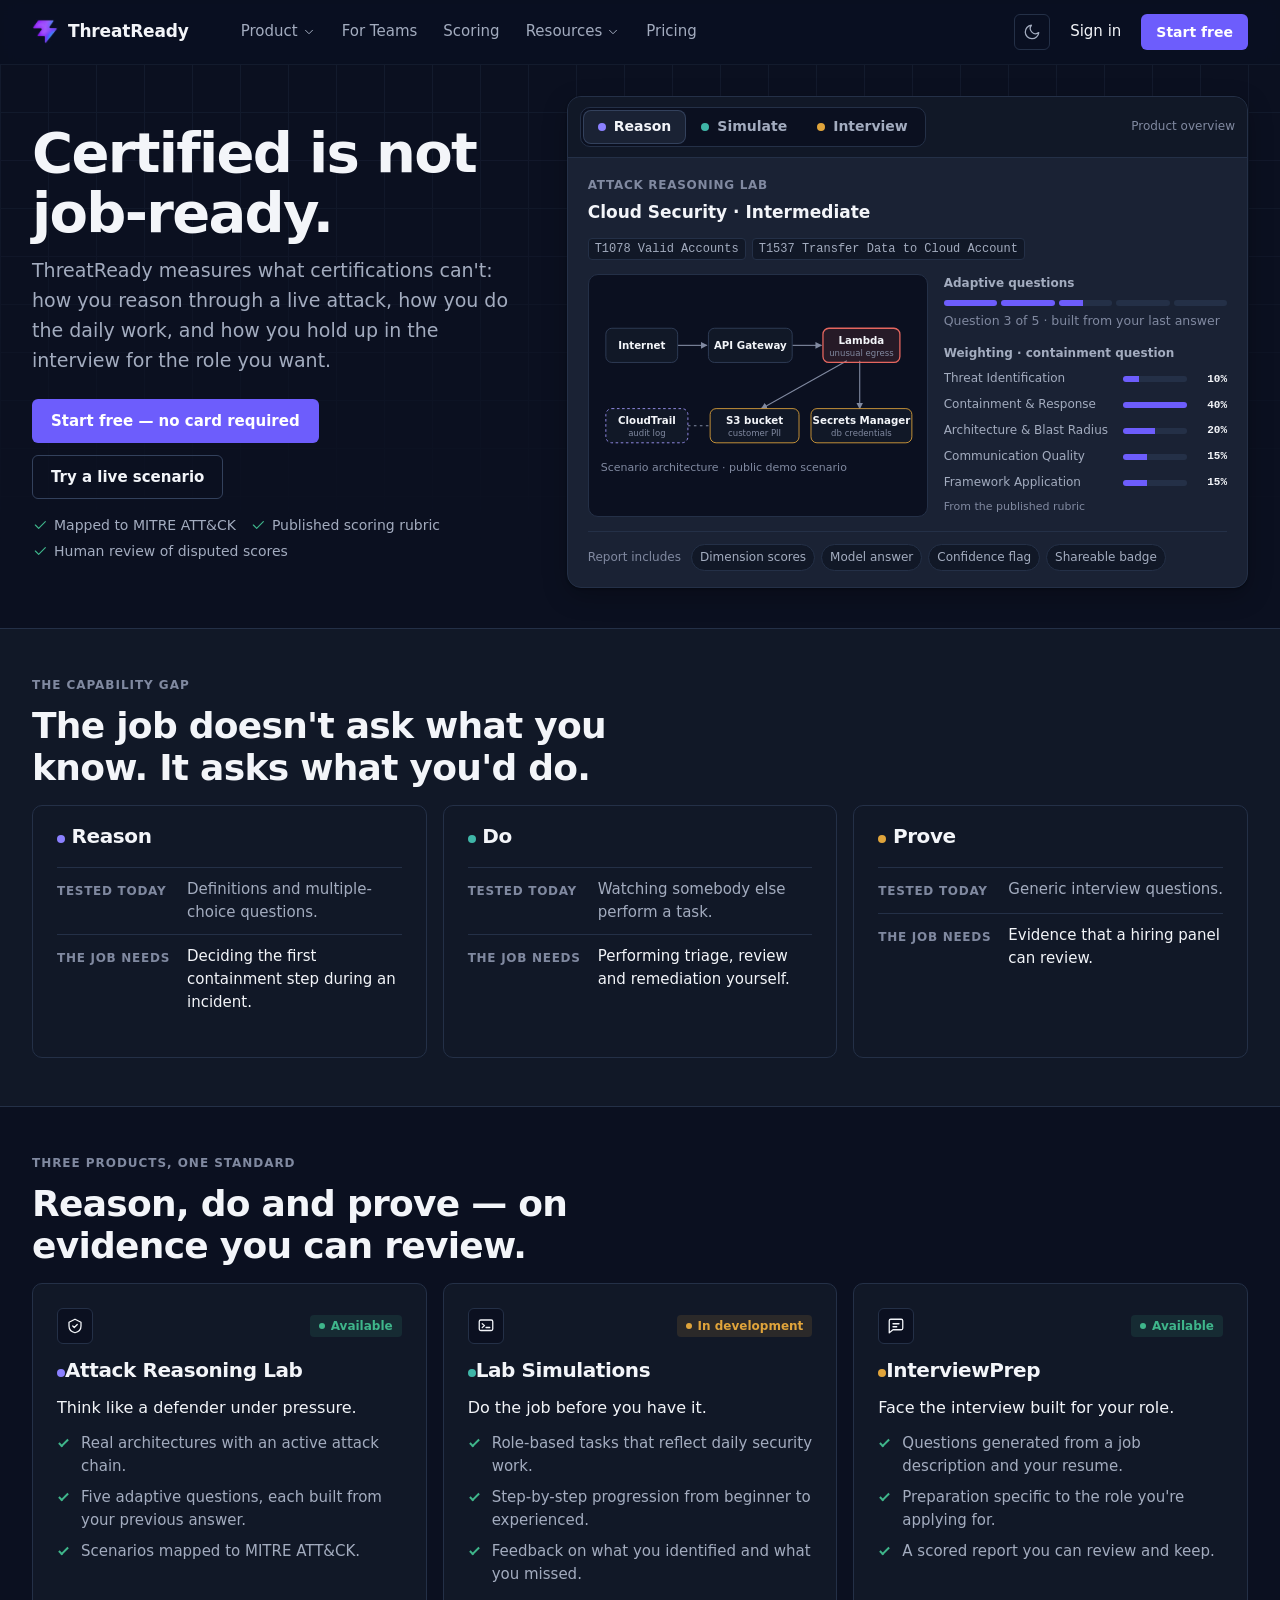
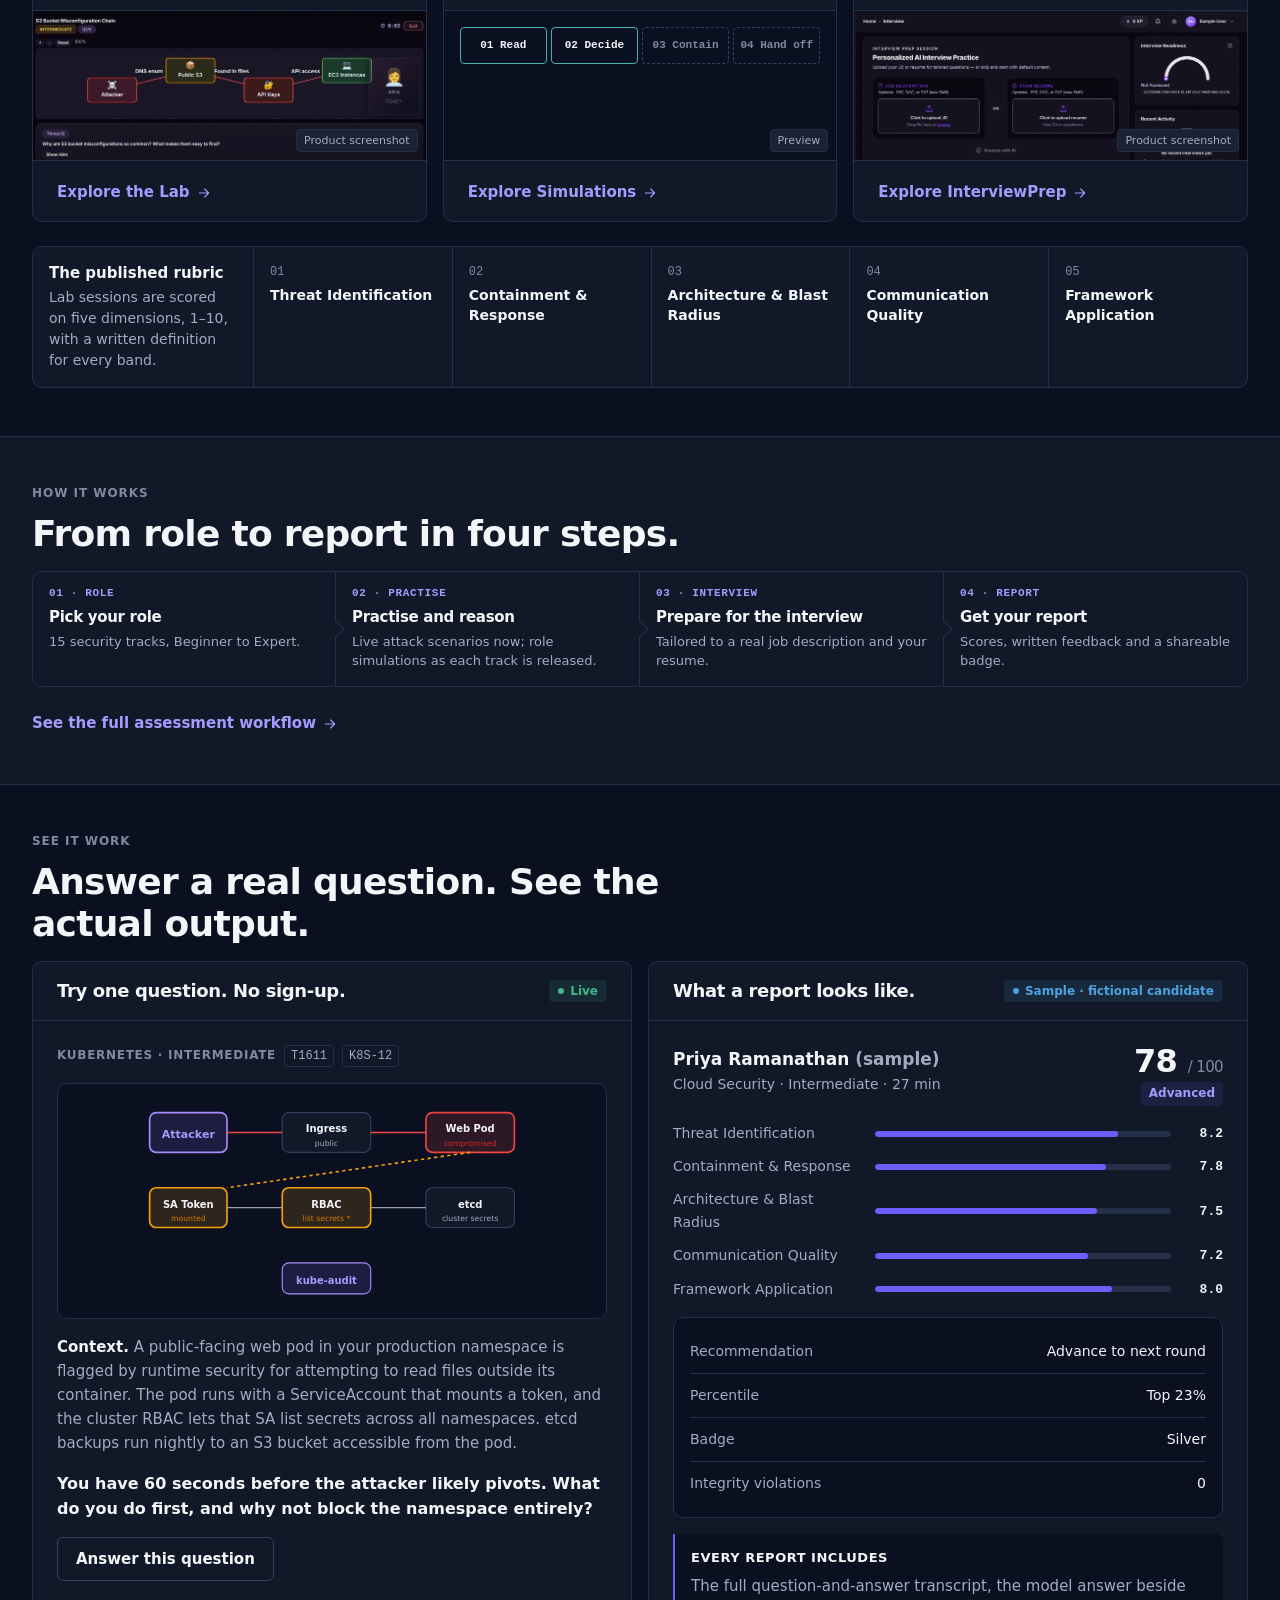
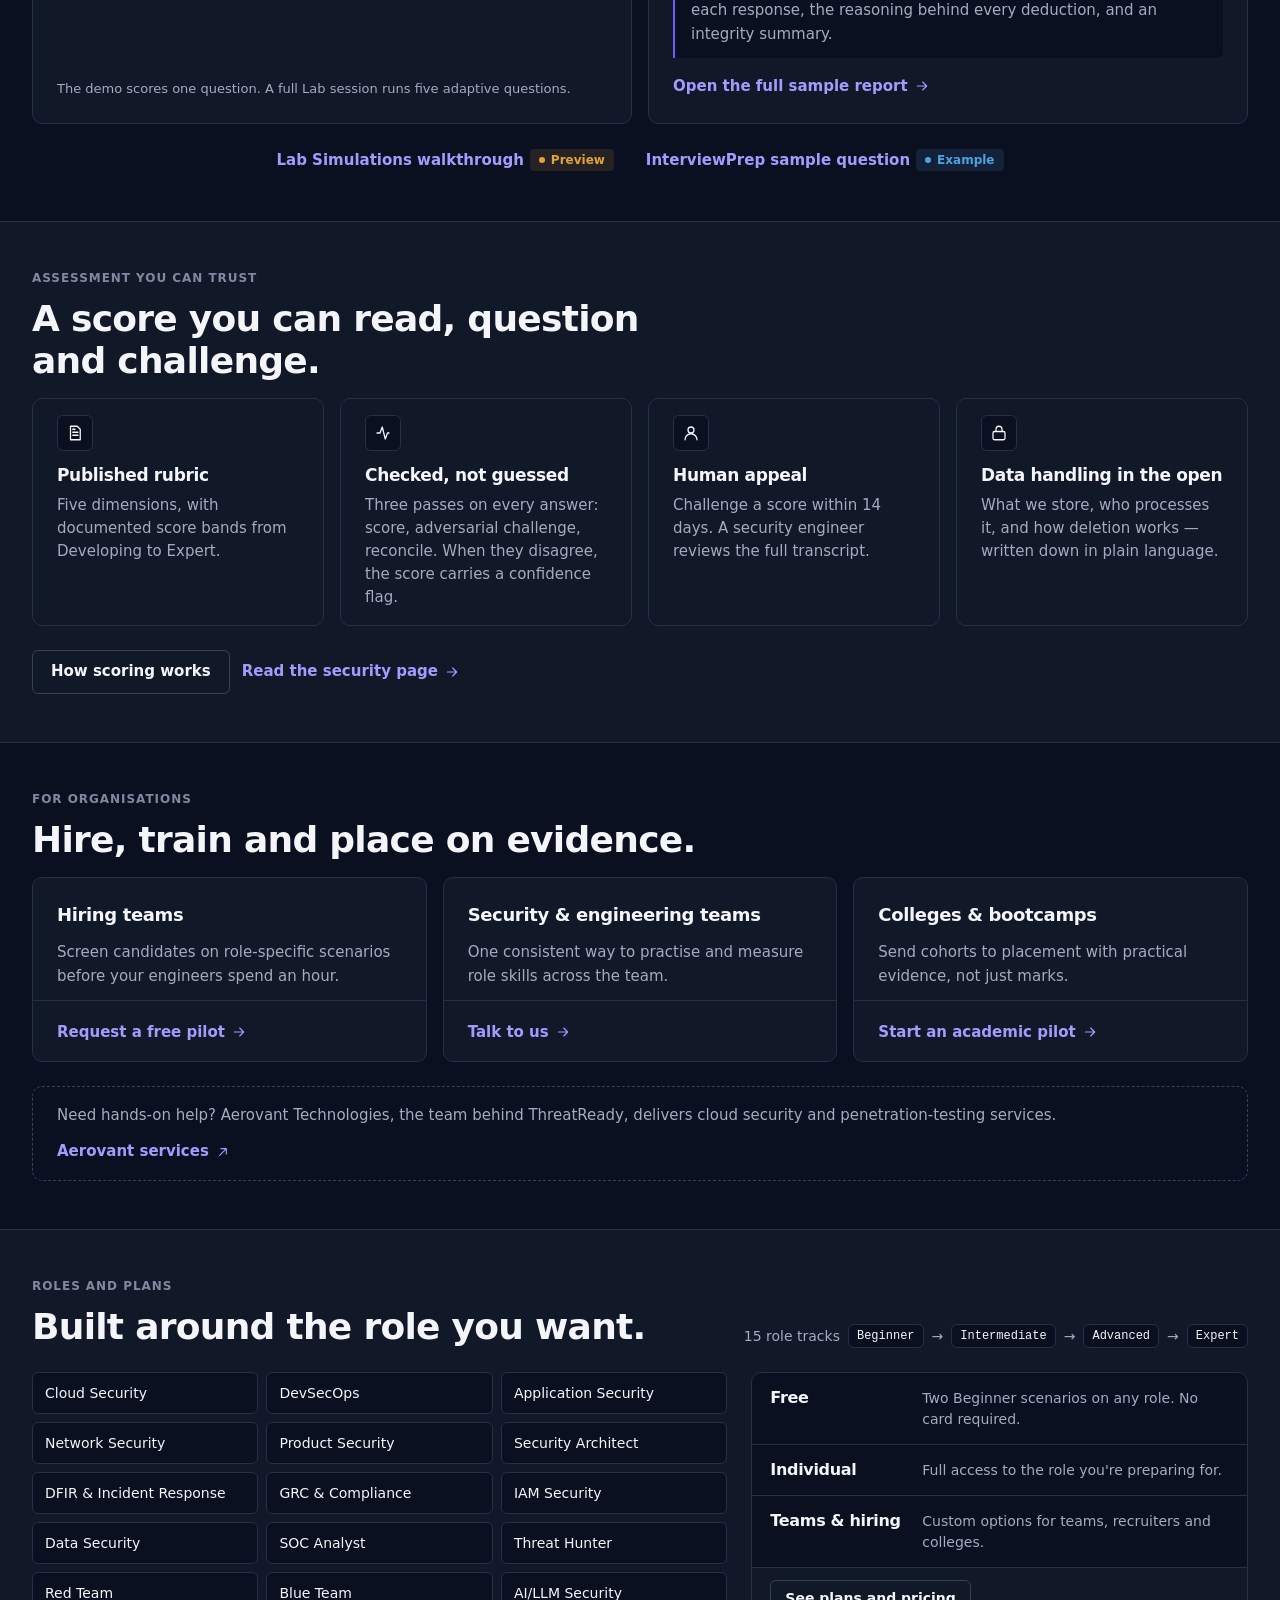
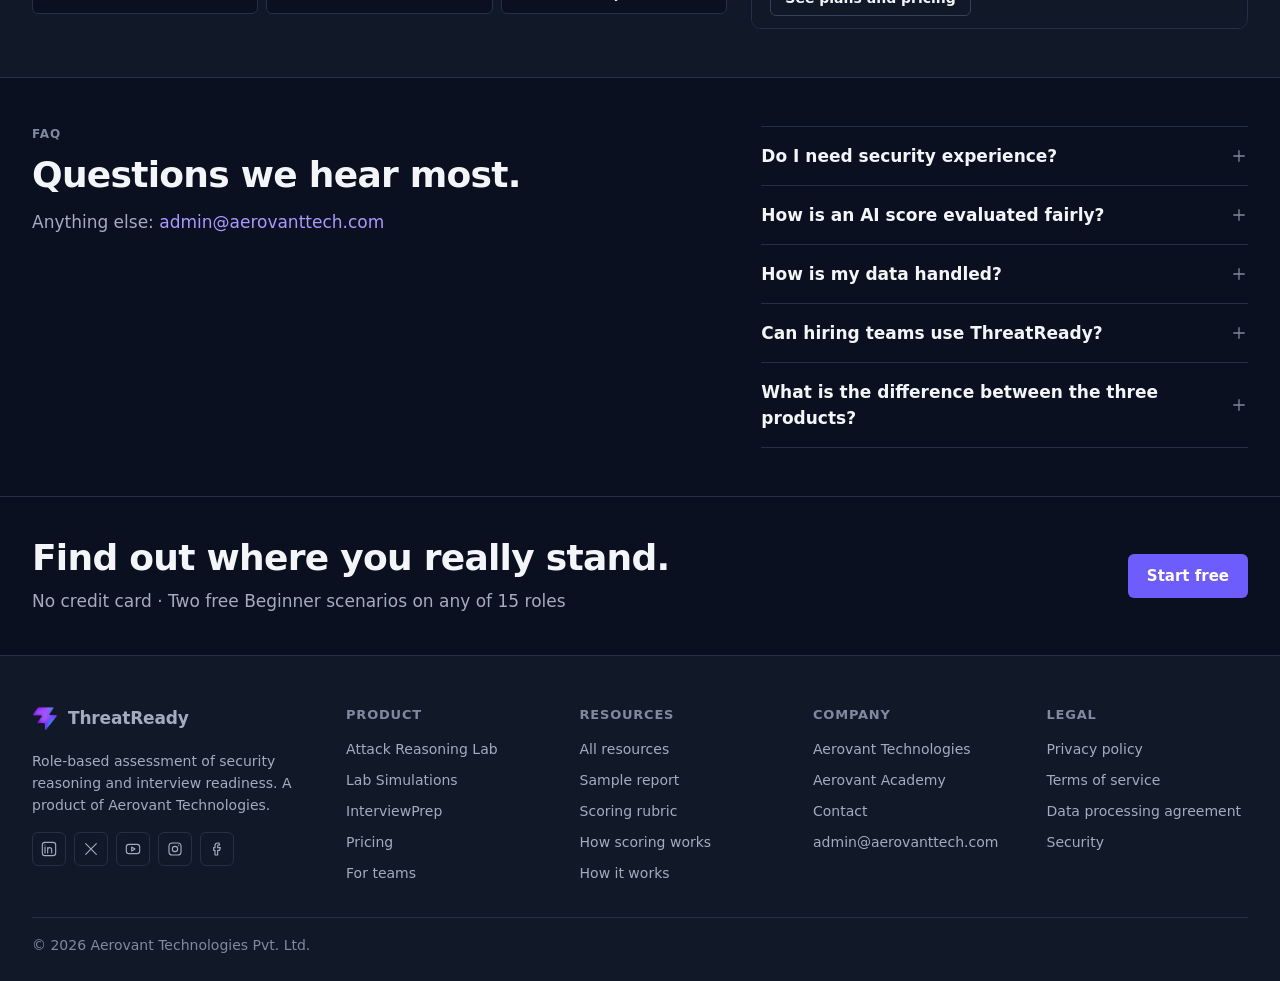
==== commit b17131f2: "Hero product overview, compact roles and plans, balanced pilot form, tighter spacing" ====
--- a/index.html
+++ b/index.html
@@ -133,40 +133,111 @@
       </p>
     </div>
 
-    <div class="frame">
-      <div class="frame-bar"><span class="frame-dots" aria-hidden="true"><i></i><i></i><i></i></span><span class="frame-url" data-frame-url>threatready.io/app · Attack Reasoning Lab</span></div>
-      <div class="tabs" role="tablist" aria-label="Product views">
-        <button class="tab" role="tab" id="t-reason" aria-controls="p-reason" aria-selected="true" data-url="threatready.io/app · Attack Reasoning Lab"><span class="dot dot-lab" aria-hidden="true"></span>Reason</button>
-        <button class="tab" role="tab" id="t-sim" aria-controls="p-sim" aria-selected="false" tabindex="-1" data-url="Lab Simulations · preview"><span class="dot dot-sim" aria-hidden="true"></span>Simulate</button>
-        <button class="tab" role="tab" id="t-int" aria-controls="p-int" aria-selected="false" tabindex="-1" data-url="threatready.io/app · InterviewPrep"><span class="dot dot-int" aria-hidden="true"></span>Interview</button>
-      </div>
-      <div role="tabpanel" id="p-reason" aria-labelledby="t-reason" tabindex="0" class="hero-shot">
-        <img class="shot shot-d" src="assets/img/product/lab-session-dark.webp" width="1600" height="829" alt="ThreatReady Lab session: S3 misconfiguration attack chain diagram, question 1 of 5 on threat identification, and the answer box with type or dictate options">
-        <img class="shot shot-l" src="assets/img/product/lab-session-light.webp" width="1600" height="829" alt="ThreatReady Lab session in light theme: S3 Bucket Misconfiguration Chain, Intermediate, question 1 of 5 on threat identification, with the attack chain diagram and answer box"  loading="lazy">
-        <p class="shot-fallback" hidden>The product screenshot could not be loaded.</p>
-        <div class="caption"><span><b>Product screenshot</b> · Lab session, S3 misconfiguration chain, question 1 of 5</span><a href="attack-reasoning-lab.html">Attack Reasoning Lab</a></div>
-      </div>
-      <div role="tabpanel" id="p-sim" aria-labelledby="t-sim" tabindex="0" class="hero-shot" hidden>
-        <div class="tabpanel">
-          <div class="ui-meta"><span class="ui-label">Lab Simulations</span><span class="tag tag-soon">In development</span></div>
-          <div class="ui-box">
-            <div class="ui-row"><span class="muted">Track</span><span>SOC Analyst · Beginner</span></div>
-            <div class="ui-row"><span class="muted">Task</span><span>Triage a sign-in alert</span></div>
-          </div>
-          <ol class="ui-steps">
-            <li><b>01</b>Read the alert and the related sign-in logs</li>
-            <li class="cur"><b>02</b>Decide: true positive or false positive — and why</li>
-            <li><b>03</b>Choose a containment action</li>
-            <li><b>04</b>Write the hand-off note for the next shift</li>
-          </ol>
-        </div>
-        <div class="caption"><span><b>Preview</b> · illustrative format, not yet available</span><a href="lab-simulations.html">Lab Simulations</a></div>
-      </div>
-      <div role="tabpanel" id="p-int" aria-labelledby="t-int" tabindex="0" class="hero-shot" hidden>
-        <img class="shot shot-d" src="assets/img/product/iprep-dark.webp" width="1600" height="1089" alt="InterviewPrep setup screen: upload a job description and resume, choose session duration and difficulty" loading="lazy">
-        <img class="shot shot-l" src="assets/img/product/iprep-light.webp" width="1600" height="1089" alt="InterviewPrep setup screen in light theme"  loading="lazy">
-        <p class="shot-fallback" hidden>The product screenshot could not be loaded.</p>
-        <div class="caption"><span><b>Product screenshot</b> · InterviewPrep session setup</span><a href="interviewprep.html">InterviewPrep</a></div>
+    <div class="showcase" aria-label="ThreatReady product overview">
+      <div class="sc-bar">
+        <div class="sc-tabs" role="tablist" aria-label="Products">
+          <button class="sc-tab" role="tab" id="t-reason" aria-controls="p-reason" aria-selected="true"><span class="dot dot-lab" aria-hidden="true"></span>Reason</button>
+          <button class="sc-tab" role="tab" id="t-sim" aria-controls="p-sim" aria-selected="false" tabindex="-1"><span class="dot dot-sim" aria-hidden="true"></span>Simulate</button>
+          <button class="sc-tab" role="tab" id="t-int" aria-controls="p-int" aria-selected="false" tabindex="-1"><span class="dot dot-int" aria-hidden="true"></span>Interview</button>
+        </div>
+        <span class="sc-note">Product overview</span>
+      </div>
+
+      <div class="sc-panels">
+        <!-- REASON -->
+        <div class="sc-panel" role="tabpanel" id="p-reason" aria-labelledby="t-reason" tabindex="0">
+          <div class="sc-head">
+            <div>
+              <p class="sc-kicker">Attack Reasoning Lab</p>
+              <p class="sc-title">Cloud Security · Intermediate</p>
+            </div>
+            <div class="sc-tags"><span class="mitre">T1078 Valid Accounts</span><span class="mitre">T1537 Transfer Data to Cloud Account</span></div>
+          </div>
+          <div class="sc-grid">
+            <figure class="sc-arch">
+              <svg viewBox="0 0 372 160" role="img" aria-label="Scenario architecture: requests from the internet reach a Lambda function through an API gateway. The Lambda's role can read an S3 bucket with customer data and Secrets Manager. CloudTrail keeps the audit log.">
+                <defs><marker id="ah" viewBox="0 0 8 8" refX="7" refY="4" markerWidth="6" markerHeight="6" orient="auto"><path d="M0 0L8 4L0 8z" class="a-arrowhead"/></marker></defs>
+                <g class="a-edge"><path d="M92 32H126" marker-end="url(#ah)"/><path d="M226 32H260" marker-end="url(#ah)"/><path d="M290 50L190 106" marker-end="url(#ah)"/><path d="M305 50V106" marker-end="url(#ah)"/></g>
+                <g class="a-edge a-edge-dash"><path d="M104 126H128"/></g>
+                <g class="a-node"><rect x="8" y="12" width="84" height="40" rx="7"/><text x="50" y="36">Internet</text></g>
+                <g class="a-node"><rect x="128" y="12" width="98" height="40" rx="7"/><text x="177" y="36">API Gateway</text></g>
+                <g class="a-node a-hot"><rect x="262" y="12" width="90" height="40" rx="7"/><text x="307" y="30">Lambda</text><text x="307" y="44" class="a-sub">unusual egress</text></g>
+                <g class="a-node a-mon"><rect x="8" y="106" width="96" height="40" rx="7"/><text x="56" y="124">CloudTrail</text><text x="56" y="138" class="a-sub">audit log</text></g>
+                <g class="a-node a-data"><rect x="130" y="106" width="104" height="40" rx="7"/><text x="182" y="124">S3 bucket</text><text x="182" y="138" class="a-sub">customer PII</text></g>
+                <g class="a-node a-data"><rect x="248" y="106" width="118" height="40" rx="7"/><text x="307" y="124">Secrets Manager</text><text x="307" y="138" class="a-sub">db credentials</text></g>
+              </svg>
+              <figcaption>Scenario architecture · public demo scenario</figcaption>
+            </figure>
+            <div class="sc-side">
+              <p class="sc-label">Adaptive questions</p>
+              <ol class="sc-progress" aria-label="Question 3 of 5">
+                <li class="done"><span class="sr-only">Question 1 answered</span></li><li class="done"><span class="sr-only">Question 2 answered</span></li><li class="cur"><span class="sr-only">Question 3 in progress</span></li><li><span class="sr-only">Question 4</span></li><li><span class="sr-only">Question 5</span></li>
+              </ol>
+              <p class="sc-meta">Question 3 of 5 · built from your last answer</p>
+              <p class="sc-label" style="margin-top:14px">Weighting · containment question</p>
+              <ul class="sc-weights">
+                <li><span>Threat Identification</span><i style="--v:10"></i><b>10%</b></li>
+                <li><span>Containment &amp; Response</span><i style="--v:40"></i><b>40%</b></li>
+                <li><span>Architecture &amp; Blast Radius</span><i style="--v:20"></i><b>20%</b></li>
+                <li><span>Communication Quality</span><i style="--v:15"></i><b>15%</b></li>
+                <li><span>Framework Application</span><i style="--v:15"></i><b>15%</b></li>
+              </ul>
+              <p class="sc-src">From the published rubric</p>
+            </div>
+          </div>
+          <div class="sc-foot"><span>Report includes</span><span class="sc-pill">Dimension scores</span><span class="sc-pill">Model answer</span><span class="sc-pill">Confidence flag</span><span class="sc-pill">Shareable badge</span></div>
+        </div>
+
+        <!-- SIMULATE -->
+        <div class="sc-panel" role="tabpanel" id="p-sim" aria-labelledby="t-sim" tabindex="0" hidden>
+          <div class="sc-head">
+            <div>
+              <p class="sc-kicker">Lab Simulations</p>
+              <p class="sc-title">SOC Analyst · Beginner</p>
+            </div>
+            <span class="tag tag-soon">In development</span>
+          </div>
+          <div class="sc-steps">
+            <div class="sc-step done"><b>01</b><span>Read the alert and sign-in logs</span></div>
+            <div class="sc-step cur"><b>02</b><span>Decide: true or false positive — and why</span></div>
+            <div class="sc-step"><b>03</b><span>Choose a containment action</span></div>
+            <div class="sc-step"><b>04</b><span>Write the hand-off note</span></div>
+          </div>
+          <div class="sc-cols">
+            <div class="sc-box"><p class="sc-label">You identified</p><p class="sc-meta">Feedback lists what you caught, with evidence.</p></div>
+            <div class="sc-box"><p class="sc-label">You missed</p><p class="sc-meta">…and what you overlooked, and why it mattered.</p></div>
+          </div>
+          <div class="sc-row"><span class="sc-label" style="margin:0">Progression</span><span class="lv">Beginner</span><span aria-hidden="true">→</span><span class="lv">Intermediate</span><span aria-hidden="true">→</span><span class="lv">Advanced</span><span aria-hidden="true">→</span><span class="lv">Expert</span></div>
+          <div class="sc-foot"><span>Preview of the planned format · released one role track at a time</span></div>
+        </div>
+
+        <!-- INTERVIEW -->
+        <div class="sc-panel" role="tabpanel" id="p-int" aria-labelledby="t-int" tabindex="0" hidden>
+          <div class="sc-head">
+            <div>
+              <p class="sc-kicker">InterviewPrep</p>
+              <p class="sc-title">An interview built from a real job</p>
+            </div>
+            <span class="tag tag-live">Available</span>
+          </div>
+          <div class="sc-flow">
+            <div class="sc-box"><p class="sc-label">Job description</p><p class="sc-meta">PDF · DOC · TXT, up to 5 MB</p></div>
+            <span class="sc-plus" aria-hidden="true">+</span>
+            <div class="sc-box"><p class="sc-label">Your resume</p><p class="sc-meta">Optional · tailors the questions</p></div>
+            <span class="sc-arrow" aria-hidden="true">→</span>
+            <div class="sc-box"><p class="sc-label">Session</p><p class="sc-meta">Duration and difficulty you choose</p></div>
+          </div>
+          <p class="sc-label" style="margin-top:16px">Modules a session can cover</p>
+          <ul class="sc-mods">
+            <li><b>Architecture &amp; Design</b><span>Architecture design</span></li>
+            <li><b>Incident Simulator</b><span>Incident response</span></li>
+            <li><b>Threat Brief</b><span>Crisis communication</span></li>
+            <li><b>Threat Hunt</b><span>Log analysis</span></li>
+            <li><b>Vuln Vault</b><span>Vulnerability prioritisation</span></li>
+          </ul>
+          <div class="sc-row"><span class="sc-label" style="margin:0">Difficulty</span><span class="lv">Beginner</span><span class="lv">Intermediate</span><span class="lv">Expert</span><span class="lv">Custom</span></div>
+          <div class="sc-foot"><span>Ends with a scored report you can review and keep</span></div>
+        </div>
       </div>
     </div>
   </div>
@@ -453,25 +524,23 @@
 
 <!-- 8 · ROLES & PLANS -->
 <section class="section section-alt" aria-labelledby="roles-h">
-  <div class="wrap split">
-    <div>
-      <span class="eyebrow">Roles</span>
-      <h2 class="h2" id="roles-h">Built around the role you want.</h2>
-      <ul class="chips" style="margin-top:24px" aria-label="15 role tracks">
+  <div class="wrap">
+    <div class="rp-head">
+      <div><span class="eyebrow">Roles and plans</span><h2 class="h2" id="roles-h">Built around the role you want.</h2></div>
+      <p class="levels" aria-label="15 role tracks, four levels: Beginner, Intermediate, Advanced, Expert"><span>15 role tracks</span><span class="lv">Beginner</span><span aria-hidden="true">→</span><span class="lv">Intermediate</span><span aria-hidden="true">→</span><span class="lv">Advanced</span><span aria-hidden="true">→</span><span class="lv">Expert</span></p>
+    </div>
+    <div class="rp-grid">
+      <ul class="role-grid" aria-label="15 role tracks">
         <li>Cloud Security</li><li>DevSecOps</li><li>Application Security</li><li>Network Security</li><li>Product Security</li>
         <li>Security Architect</li><li>DFIR &amp; Incident Response</li><li>GRC &amp; Compliance</li><li>IAM Security</li><li>Data Security</li>
         <li>SOC Analyst</li><li>Threat Hunter</li><li>Red Team</li><li>Blue Team</li><li>AI/LLM Security</li>
       </ul>
-      <p class="levels"><span>15 role tracks ·</span><span class="mono">Beginner</span>→<span class="mono">Intermediate</span>→<span class="mono">Advanced</span>→<span class="mono">Expert</span></p>
-    </div>
-    <div>
-      <span class="eyebrow">Plans</span>
-      <div class="grid" style="gap:12px">
-        <div class="card plan"><h3>Free</h3><p class="plan-for">Two Beginner scenarios on any role. No card required.</p></div>
-        <div class="card plan"><h3>Individual</h3><p class="plan-for">Full access to the role you're preparing for.</p></div>
-        <div class="card plan"><h3>Teams &amp; hiring</h3><p class="plan-for">Custom options for teams, recruiters and colleges.</p></div>
-      </div>
-      <div class="section-foot"><a class="btn btn-secondary" href="pricing.html">See plans and pricing</a></div>
+      <div class="plan-list">
+        <div class="plan-row"><h3>Free</h3><p>Two Beginner scenarios on any role. No card required.</p></div>
+        <div class="plan-row"><h3>Individual</h3><p>Full access to the role you're preparing for.</p></div>
+        <div class="plan-row"><h3>Teams &amp; hiring</h3><p>Custom options for teams, recruiters and colleges.</p></div>
+        <div class="plan-cta"><a class="btn btn-secondary btn-sm" href="pricing.html">See plans and pricing</a></div>
+      </div>
     </div>
   </div>
 </section>
--- a/assets/css/site.css
+++ b/assets/css/site.css
@@ -170,10 +170,10 @@
 .dot-lab{background:var(--m-lab)}.dot-sim{background:var(--m-sim)}.dot-int{background:var(--m-int)}
 
 /* ---------- Sections ---------- */
-.section{padding:56px 0}
+.section{padding:48px 0}
 .section-tight{padding:var(--s7) 0}
 .section-alt{background:var(--surface);border-top:1px solid var(--border);border-bottom:1px solid var(--border)}
-.section-head{margin-bottom:var(--s5);display:grid;grid-template-columns:minmax(0,7fr) minmax(0,5fr);column-gap:var(--s7);align-items:end}
+.section-head{margin-bottom:var(--s4);display:grid;grid-template-columns:minmax(0,7fr) minmax(0,5fr);column-gap:var(--s7);align-items:end}
 .section-head > *{grid-column:1}
 .section-head > .lead{grid-column:2;grid-row:1 / span 2;margin:0;max-width:56ch}
 .section-head.center{display:block;max-width:760px}
@@ -382,7 +382,7 @@
 .faq .faq-a p + p{margin-top:var(--s2)}
 
 /* ---------- Closing CTA ---------- */
-.closing{padding:var(--s8) 0;border-top:1px solid var(--border)}
+.closing{padding:40px 0;border-top:1px solid var(--border)}
 .closing-in{display:flex;flex-wrap:wrap;gap:var(--s5);align-items:center;justify-content:space-between}
 .closing p{margin-top:var(--s2);color:var(--text-2)}
 
@@ -584,3 +584,109 @@
 .matrix-wrap{overflow-x:auto}
 .lv-short{display:none}
 @media (max-width:640px){.lv-full{display:none}.lv-short{display:inline}.matrix th,.matrix td{padding:6px}}
+
+/* ==========================================================================
+   v4 hero showcase — composed product overview (not an app screenshot)
+   ========================================================================== */
+.showcase{background:var(--raised);border:1px solid var(--border);border-radius:var(--r3);box-shadow:var(--shadow);overflow:hidden}
+.sc-bar{display:flex;align-items:center;justify-content:space-between;gap:var(--s3);padding:10px 12px;border-bottom:1px solid var(--border);background:var(--surface)}
+.sc-tabs{display:inline-flex;gap:2px;padding:3px;border:1px solid var(--border);border-radius:var(--r2);background:var(--bg)}
+.sc-tab{display:inline-flex;align-items:center;gap:8px;height:32px;padding:0 14px;border:0;border-radius:7px;background:transparent;color:var(--text-2);font-size:14px;font-weight:600;cursor:pointer;transition:background-color .15s,color .15s}
+.sc-tab:hover{color:var(--text)}
+.sc-tab[aria-selected="true"]{background:var(--raised);color:var(--text);box-shadow:0 0 0 1px var(--border-strong)}
+.sc-tab:focus-visible{outline:2px solid var(--accent);outline-offset:1px}
+.sc-note{font-size:12px;color:var(--text-3)}
+.sc-panels{display:grid}
+.sc-panel{grid-area:1/1;padding:18px 20px 16px;display:flex;flex-direction:column;gap:14px;min-width:0}
+/* keep every panel in the same cell so switching never changes the card height */
+.sc-panel[hidden]{display:flex!important;visibility:hidden}
+.sc-panel:not([hidden]){animation:fadein .18s ease}
+.sc-head{display:flex;justify-content:space-between;align-items:flex-start;gap:var(--s3);flex-wrap:wrap}
+.sc-kicker{font-size:12px;font-weight:600;letter-spacing:.06em;text-transform:uppercase;color:var(--text-3)}
+.sc-title{font-size:17px;font-weight:600;color:var(--text);margin-top:2px}
+.sc-tags{display:flex;flex-wrap:wrap;gap:6px}
+.sc-grid{display:grid;grid-template-columns:minmax(0,1.2fr) minmax(0,1fr);gap:16px;align-items:stretch}
+.sc-arch{display:flex;flex-direction:column;justify-content:center}
+.sc-arch{margin:0;border:1px solid var(--border);border-radius:var(--r2);background:var(--bg);padding:10px 10px 6px}
+.sc-arch svg{width:100%;height:auto}
+.sc-arch figcaption{font-size:11px;color:var(--text-3);padding:4px 2px 0}
+.a-node rect{fill:var(--surface);stroke:var(--border-strong);stroke-width:1}
+.a-node text{fill:var(--text);font:600 12px var(--font);text-anchor:middle}
+.a-node .a-sub{fill:var(--text-3);font-weight:500;font-size:10px}
+.a-hot rect{stroke:var(--bad);stroke-width:1.5;fill:var(--bad-soft)}
+.a-data rect{stroke:var(--warn)}
+.a-mon rect{stroke:var(--accent-text);stroke-dasharray:3 3}
+.a-edge path{stroke:var(--text-3);stroke-width:1.3;fill:none}
+.a-edge-dash path{stroke-dasharray:3 4}
+.a-arrowhead{fill:var(--text-3)}
+.sc-side{display:flex;flex-direction:column;min-width:0}
+.sc-label{font-size:12px;font-weight:600;color:var(--text-2);margin-bottom:6px}
+.sc-meta{font-size:12.5px;line-height:18px;color:var(--text-3)}
+.sc-progress{list-style:none;display:grid;grid-template-columns:repeat(5,1fr);gap:4px;margin-bottom:6px}
+.sc-progress li{height:6px;border-radius:3px;background:var(--border)}
+.sc-progress li.done{background:var(--accent)}
+.sc-progress li.cur{background:linear-gradient(90deg,var(--accent) 45%,var(--border) 45%)}
+.sc-weights{list-style:none;display:grid;gap:6px}
+.sc-weights li{display:grid;grid-template-columns:minmax(0,1fr) 64px 32px;gap:8px;align-items:center;font-size:12px;color:var(--text-2)}
+.sc-weights span{white-space:nowrap;overflow:hidden;text-overflow:ellipsis}
+.sc-weights i{height:6px;border-radius:3px;background:linear-gradient(90deg,var(--accent) calc(var(--v) * 2.5%),var(--border) 0)}
+.sc-weights b{font:600 11px/1 var(--mono);color:var(--text);text-align:right}
+.sc-src{font-size:11px;color:var(--text-3);margin-top:6px}
+.sc-foot{display:flex;flex-wrap:wrap;align-items:center;gap:6px;padding-top:12px;border-top:1px solid var(--border);font-size:12px;color:var(--text-3);margin-top:auto}
+.sc-foot > span:first-child{margin-right:4px}
+.sc-pill{padding:3px 8px;border:1px solid var(--border);border-radius:999px;color:var(--text-2);background:var(--surface)}
+.sc-steps{display:grid;grid-template-columns:repeat(4,minmax(0,1fr));gap:8px}
+.sc-step{border:1px dashed var(--border-strong);border-radius:var(--r1);padding:10px;font-size:12.5px;line-height:18px;color:var(--text-3);min-height:84px}
+.sc-step b{display:block;font:600 11px/1 var(--mono);margin-bottom:6px}
+.sc-step.done{border-style:solid;border-color:var(--border-strong);color:var(--text-2)}
+.sc-step.cur{border-style:solid;border-color:var(--m-sim);color:var(--text);background:color-mix(in srgb,var(--m-sim) 8%,transparent)}
+.sc-step.cur b{color:var(--m-sim)}
+.sc-cols{display:grid;grid-template-columns:1fr 1fr;gap:8px}
+.sc-box{border:1px solid var(--border);border-radius:var(--r1);background:var(--surface);padding:10px 12px;min-width:0}
+.sc-box .sc-label{margin-bottom:2px;color:var(--text)}
+.sc-flow{display:grid;grid-template-columns:minmax(0,1fr) auto minmax(0,1fr) auto minmax(0,1fr);gap:8px;align-items:center}
+.sc-plus,.sc-arrow{color:var(--text-3);font-weight:600}
+.sc-mods{list-style:none;display:grid;grid-template-columns:repeat(5,minmax(0,1fr));gap:6px}
+.sc-mods li{border:1px solid var(--border);border-radius:var(--r1);padding:8px;background:var(--surface);min-width:0}
+.sc-mods b{display:block;font-size:12px;color:var(--text);line-height:16px}
+.sc-mods span{display:block;font-size:11px;color:var(--text-3);margin-top:2px}
+@media (max-width:640px){
+  .sc-grid,.sc-cols{grid-template-columns:minmax(0,1fr)}
+  .sc-steps{grid-template-columns:repeat(2,minmax(0,1fr))}
+  .sc-flow{grid-template-columns:minmax(0,1fr)}
+  .sc-plus,.sc-arrow{display:none}
+  .sc-mods{grid-template-columns:repeat(2,minmax(0,1fr))}
+  .sc-note{display:none}
+  .sc-tab{padding:0 10px}
+  .sc-panel{padding:14px}
+  .sc-panel[hidden]{display:none!important}
+  .sc-weights li{grid-template-columns:minmax(0,1fr) 48px 30px}
+}
+
+/* Hero: tighter, vertically centred, fits a 1366×768 laptop */
+.hero{padding:32px 0 40px}
+@media (min-width:1001px){.hero-grid{grid-template-columns:minmax(0,5fr) minmax(0,7fr);gap:48px;align-items:center}}
+@media (max-width:1000px){.hero-grid{grid-template-columns:minmax(0,1fr);gap:28px}}
+.hero h1{margin-bottom:var(--s3)}
+.hero-ctas{margin-top:var(--s5)}
+.trust-line{margin-top:var(--s4)}
+@media (max-width:1100px) and (min-width:1001px){.h1{font-size:48px;line-height:52px}}
+
+/* Roles & plans: role grid + compact plan list, balanced heights */
+.rp-head{display:flex;flex-wrap:wrap;justify-content:space-between;align-items:flex-end;gap:var(--s3) var(--s6);margin-bottom:var(--s5)}
+.rp-head .levels{margin:0}
+.levels .lv{font:500 13px/1 var(--mono);color:var(--text);padding:5px 8px;border:1px solid var(--border);border-radius:var(--r1);background:var(--bg)}
+.rp-grid{display:grid;grid-template-columns:minmax(0,7fr) minmax(0,5fr);gap:var(--s5);align-items:stretch}
+.role-grid{list-style:none;display:grid;grid-template-columns:repeat(3,minmax(0,1fr));gap:8px;align-content:start}
+.role-grid li{display:flex;align-items:center;min-height:42px;padding:8px 12px;border:1px solid var(--border);border-radius:var(--r1);background:var(--bg);font-size:14px;font-weight:500;color:var(--text);line-height:18px}
+.plan-list{display:flex;flex-direction:column;border:1px solid var(--border);border-radius:var(--r2);background:var(--bg);overflow:hidden}
+.plan-row{display:grid;grid-template-columns:140px minmax(0,1fr);gap:var(--s3);align-items:baseline;padding:14px 18px;border-bottom:1px solid var(--border)}
+.plan-row h3{font-size:16px;line-height:22px}
+.plan-row p{font-size:14px;line-height:21px;color:var(--text-2)}
+.plan-cta{padding:12px 18px;margin-top:auto;background:var(--surface)}
+@media (max-width:1000px){.rp-grid{grid-template-columns:minmax(0,1fr)}}
+@media (max-width:640px){.role-grid{grid-template-columns:repeat(2,minmax(0,1fr))}.plan-row{grid-template-columns:minmax(0,1fr);gap:2px}}
+.sc-row{display:flex;flex-wrap:wrap;align-items:center;gap:6px;font-size:12px;color:var(--text-3)}
+.sc-row .sc-label{margin-right:4px}
+.sc-row .lv,.levels .lv{font:500 12px/1 var(--mono);color:var(--text);padding:5px 8px;border:1px solid var(--border);border-radius:var(--r1);background:var(--bg)}
+.plan-row{flex:1 1 auto;align-content:center}
